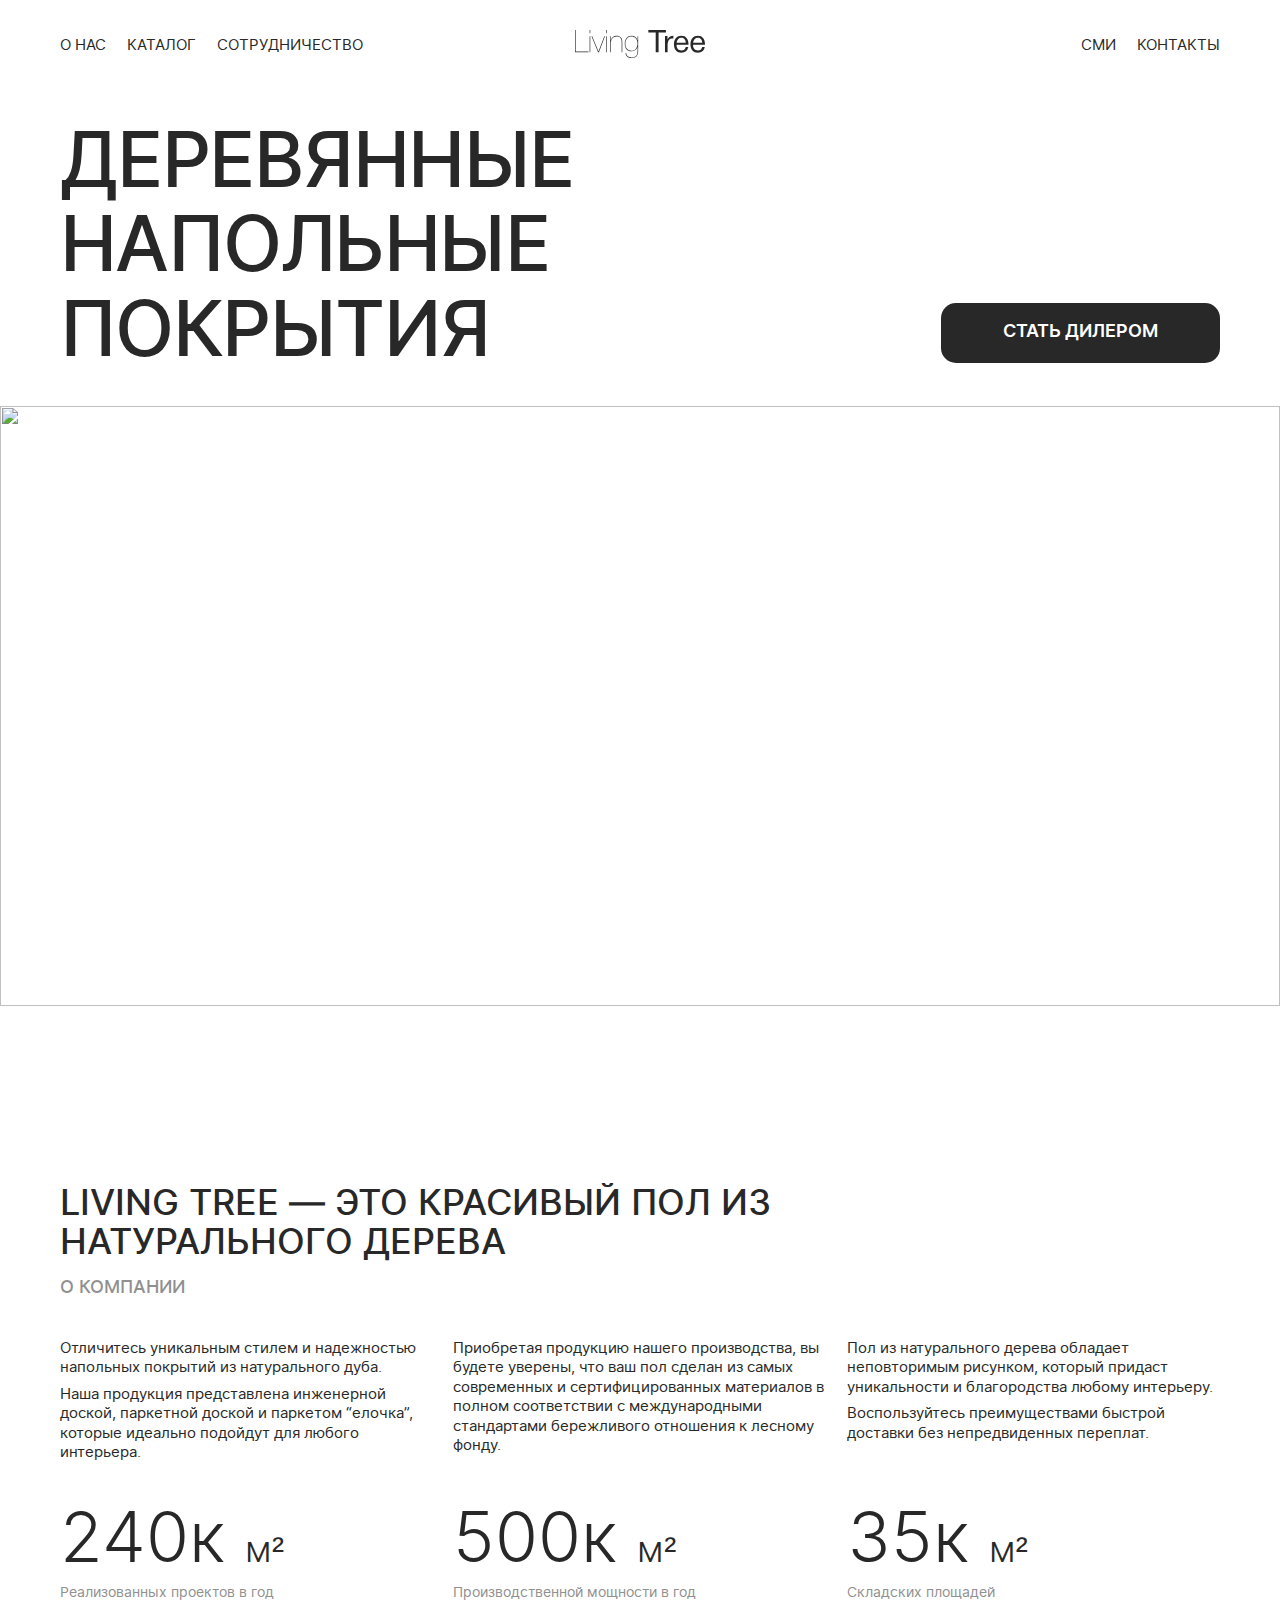
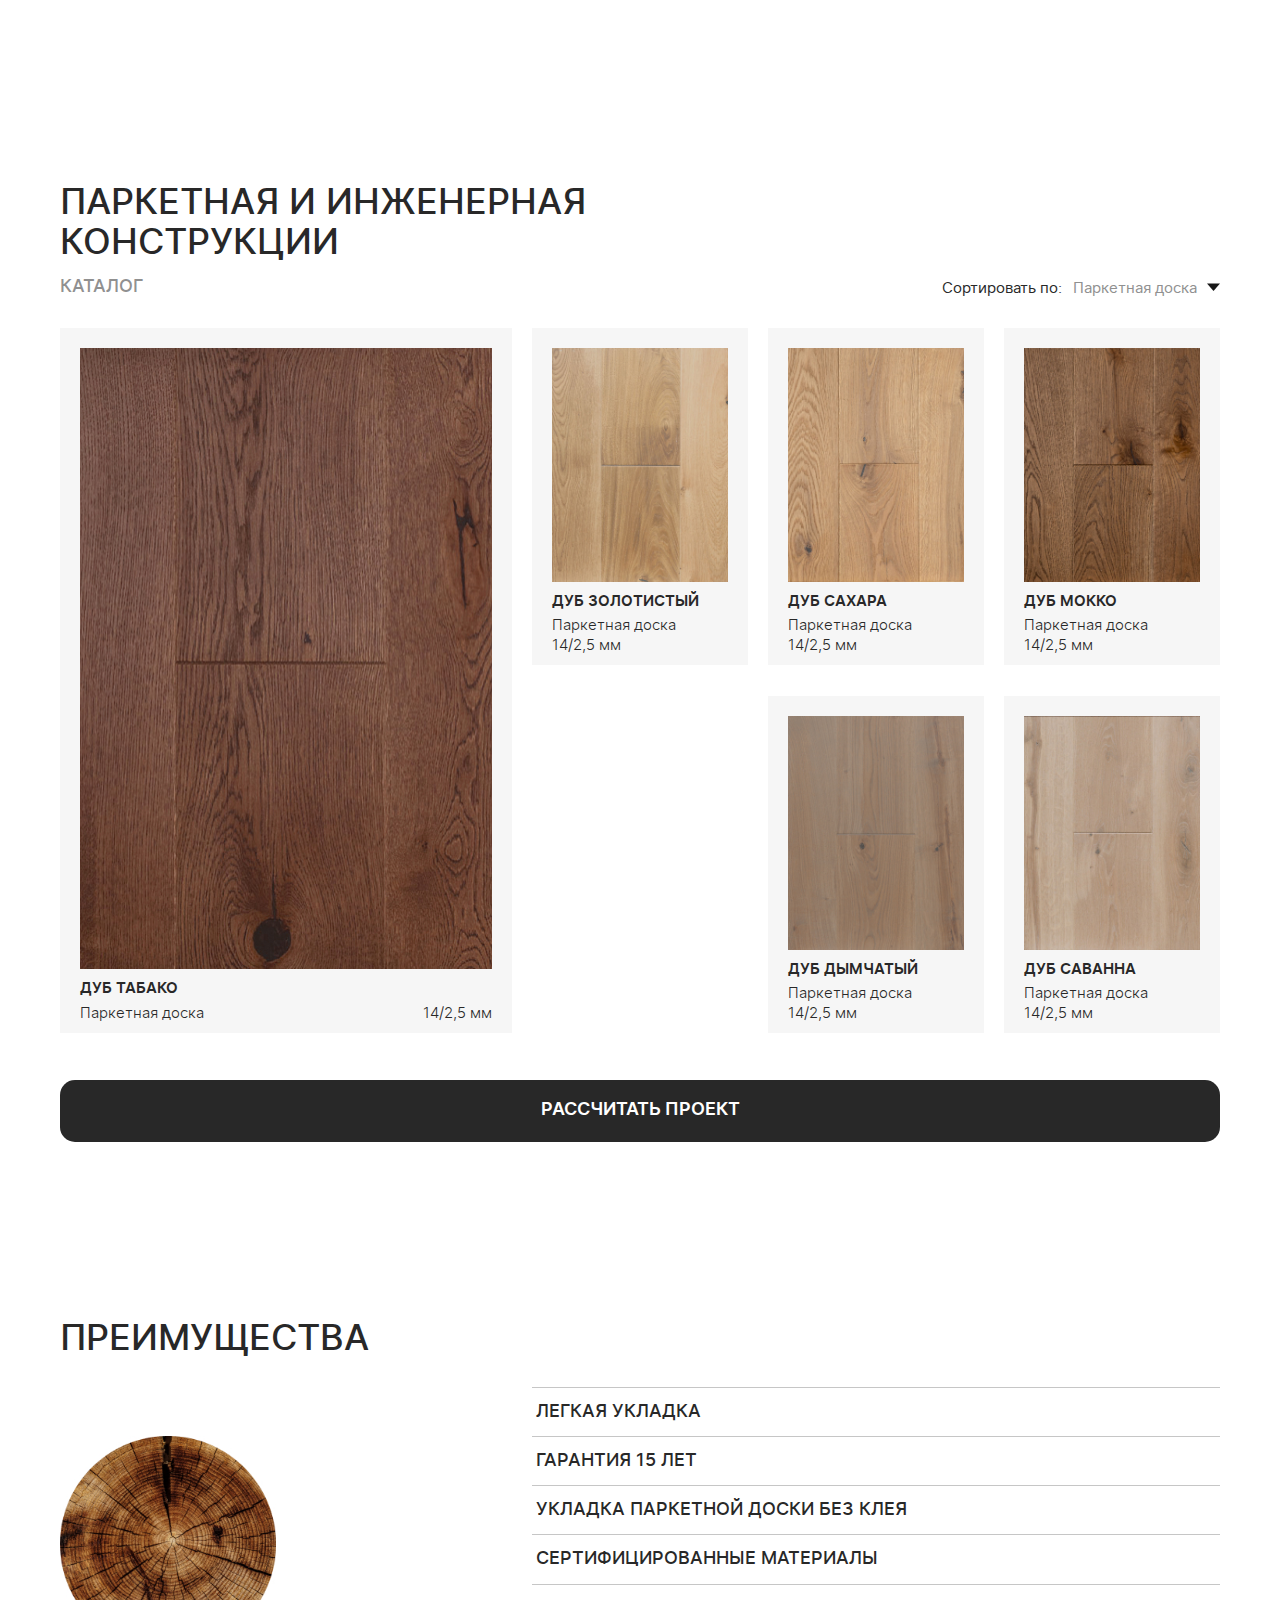
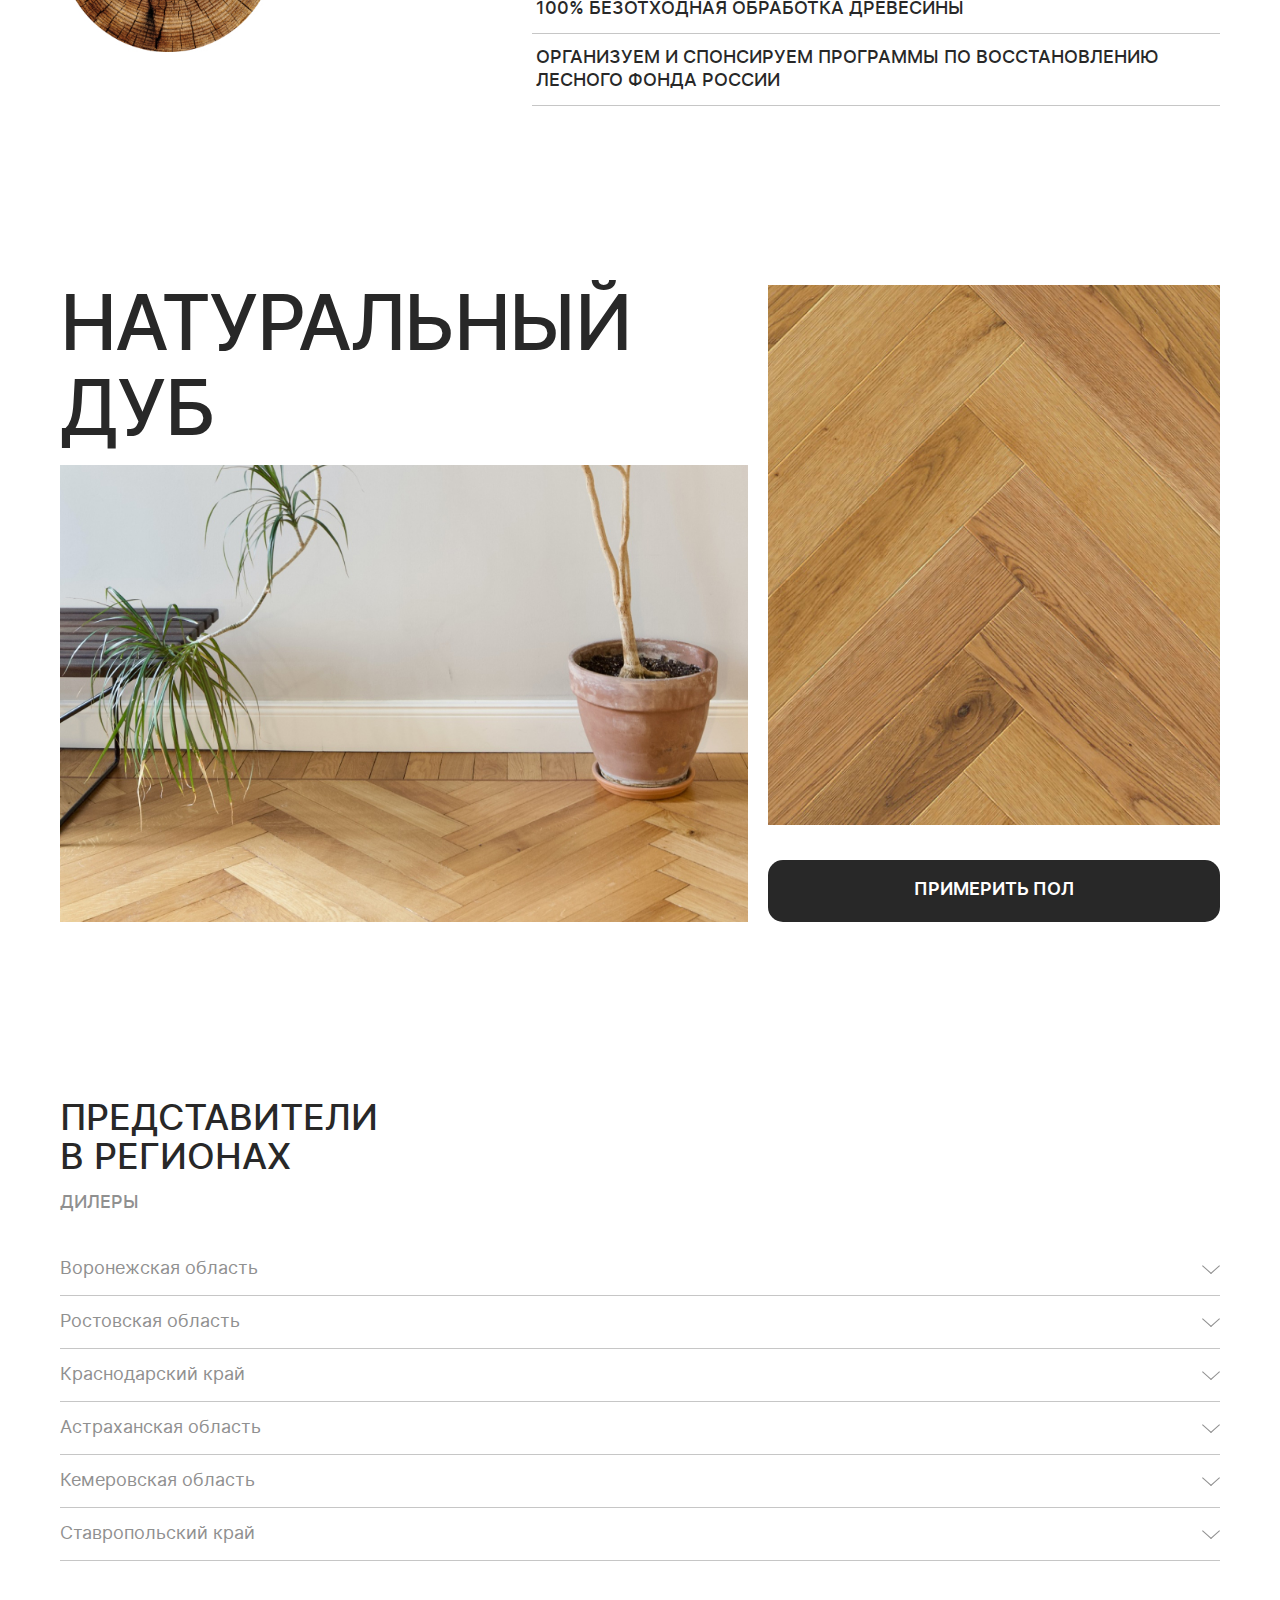
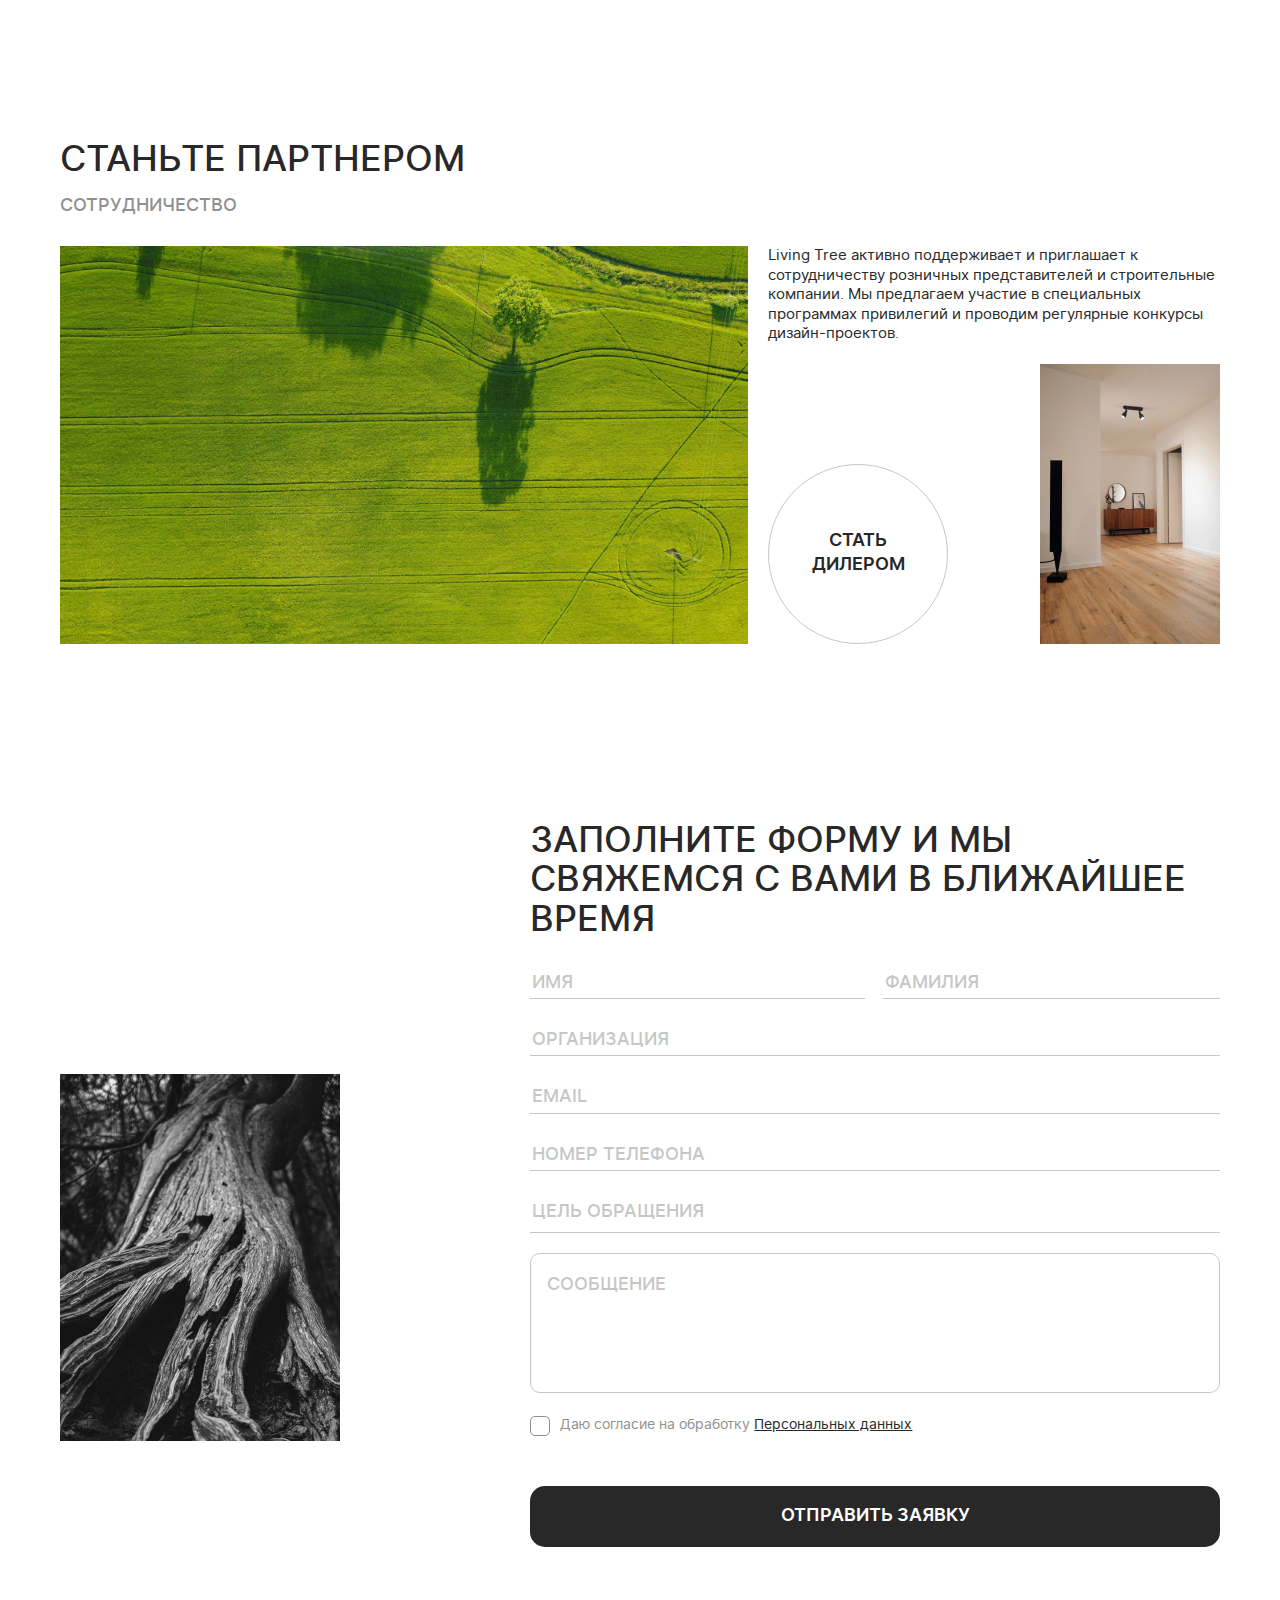
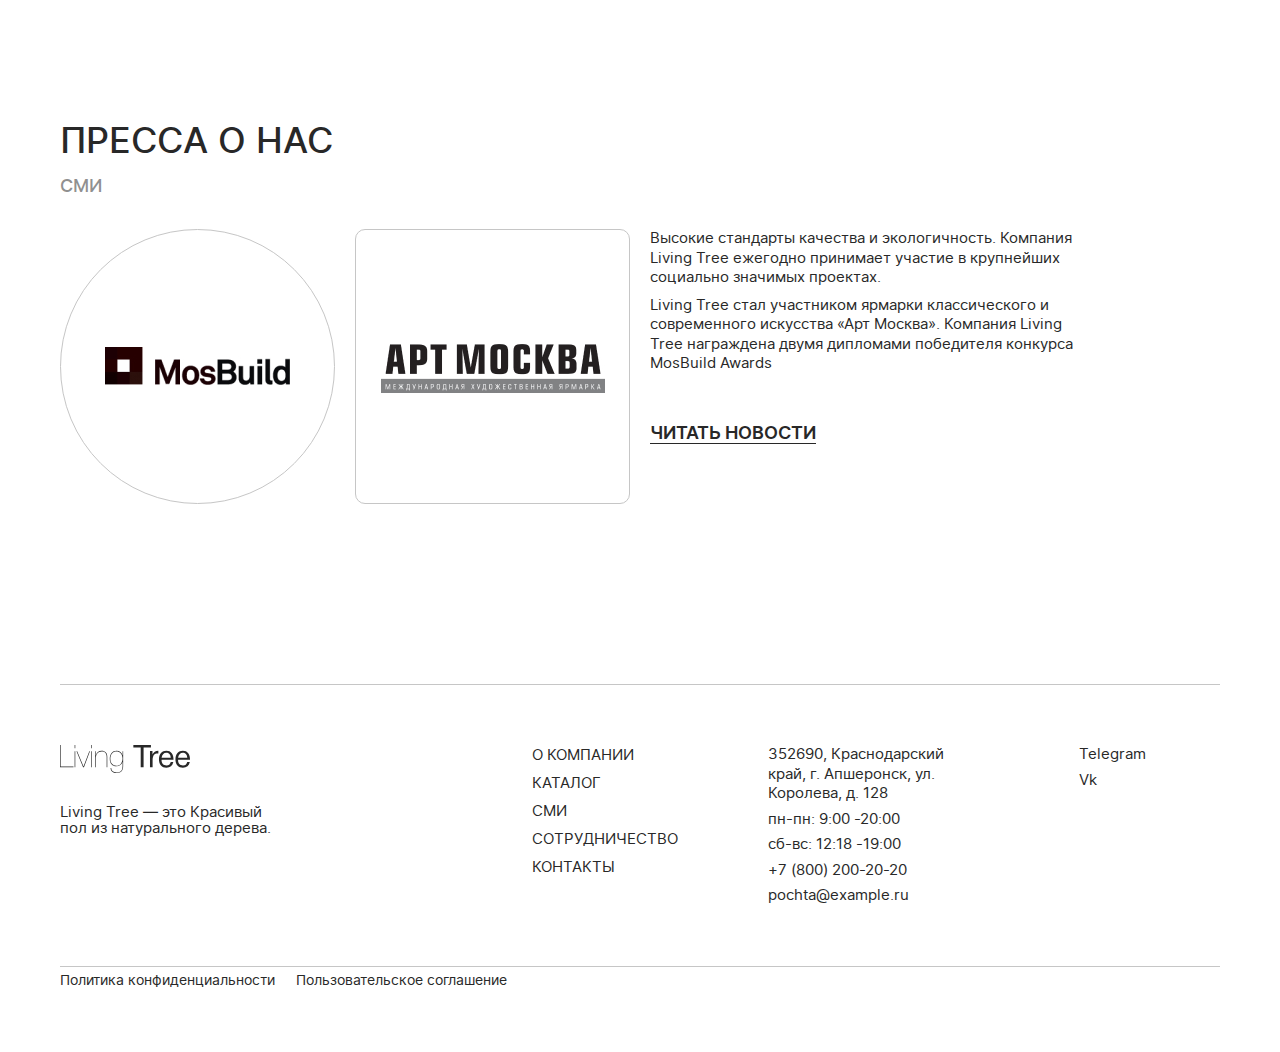
==== index.html @ 4e19b733 "first commit" ====
<!DOCTYPE html><html lang="ru"><head><meta charset="UTF-8"><meta name="viewport" content="width=device-width,initial-scale=1"><link rel="apple-touch-icon" sizes="180x180" href="/apple-touch-icon.png"><link rel="icon" type="image/png" sizes="32x32" href="/favicon-32x32.png"><link rel="icon" type="image/png" sizes="16x16" href="/favicon-16x16.png"><link rel="manifest" href="/site.webmanifest"><link rel="mask-icon" href="/safari-pinned-tab.svg" color="#5bbad5"><meta name="msapplication-TileColor" content="#da532c"><meta name="theme-color" content="#ffffff"><meta http-equiv="X-UA-Compatible" content="ie=edge"><title>Sit Down Please</title><link rel="preload" href="fonts/./fonts/inter-regular.woff2" as="font" type="font/woff2" crossorigin><link rel="preload" href="fonts/./fonts/inter-medium.woff2" as="font" type="font/woff2" crossorigin><link rel="preload" href="fonts/./fonts/inter-semibold.woff2" as="font" type="font/woff2" crossorigin><link rel="preload" href="fonts/./fonts/inter-ight.woff2" as="font" type="font/woff2" crossorigin><link rel="stylesheet" href="./css/vendor.css"><link rel="stylesheet" href="./choices/choices.min.css"><link rel="stylesheet" href="./swiper/swiper-bundle.min.css"><!--  <link rel="stylesheet" href="./uislider/nouislider.min.css">--><link rel="stylesheet" href="./css/main.css"><script defer="defer" src="./choices/choices.min.js"></script><script defer="defer" src="./swiper/swiper-bundle.min.js"></script><!--  <script defer src="./uislider/nouislider.min.js"></script>--><script defer="defer" src="./lazyload/lazyload.min.js"></script><script defer="defer" src="./js/main.js"></script></head><body id="index"><div class="site-container"><header class="header"><div class="container"><div class="header__content"><div class="header__mobile"><a tabindex="0" class="logo mobile-logo header__mobile-logo"><svg xmlns="http://www.w3.org/2000/svg" width="91" height="20" viewBox="0 0 91 20" fill="none"><path d="M9.44373 15.3988V15.8178H0V0H0.448349V15.3988H9.44373Z" fill="#282828"/><path d="M10.6964 0.00717735V2.27106H10.248V0.00717735H10.6964ZM10.6964 4.44673V15.8176H10.248V4.44673H10.6964Z" fill="#282828"/><path d="M20.9722 4.44677L16.7592 15.8176H16.1756L11.5498 4.44677H12.0195L16.4531 15.3766L20.5167 4.44677H20.9722Z" fill="#282828"/><path d="M22.2462 0.00717735V2.27106H21.7979V0.00717735H22.2462ZM22.2462 4.44673V15.8176H21.7979V4.44673H22.2462Z" fill="#282828"/><path d="M25.0224 4.44687V7.31348C25.2928 6.38 25.7981 5.62292 26.5383 5.0496C27.2784 4.46892 28.1324 4.18226 29.1073 4.18226C30.3954 4.18226 31.3847 4.55712 32.075 5.30685C32.7653 6.05658 33.1069 7.05622 33.1069 8.32046V15.8324H32.6585V8.48217C32.6585 7.32818 32.3739 6.39469 31.8117 5.68172C31.2423 4.96874 30.3599 4.61593 29.1572 4.61593C27.7694 4.61593 26.7304 5.10105 26.0614 6.07128C25.3854 7.04152 25.0509 8.19551 25.0509 9.5259V15.8324H24.6025V4.46157H25.0224V4.44687Z" fill="#282828"/><path d="M44.2078 4.44683V15.068C44.2078 16.7291 43.8306 17.964 43.0763 18.7799C42.3219 19.5957 41.1548 20 39.582 20C38.2939 20 37.2905 19.6986 36.5717 19.0886C35.8529 18.4785 35.4686 17.5965 35.4117 16.4425H35.8387C35.981 18.5299 37.2335 19.5737 39.6034 19.5737C41.169 19.5737 42.2579 19.1841 42.8699 18.3976C43.489 17.6112 43.795 16.4057 43.795 14.774V11.9515C43.4819 12.9584 42.9482 13.7523 42.1938 14.3256C41.4395 14.9063 40.5143 15.1929 39.4112 15.1929C38.0021 15.1929 36.8919 14.7078 36.0664 13.7376C35.2409 12.7673 34.8281 11.4516 34.8281 9.79783C34.8281 8.09257 35.2551 6.72541 36.1162 5.69638C36.9773 4.66734 38.1231 4.15283 39.5607 4.15283C40.6068 4.15283 41.5035 4.46154 42.2507 5.08632C42.998 5.71109 43.5104 6.51961 43.8022 7.50455V4.43949H44.2078V4.44683ZM42.5995 5.98304C41.8166 5.04955 40.7918 4.58649 39.5109 4.58649C38.2299 4.58649 37.2051 5.05691 36.4222 5.99774C35.6394 6.93858 35.248 8.18812 35.248 9.73902C35.248 11.2826 35.6252 12.5101 36.3795 13.4289C37.1339 14.3476 38.1445 14.8034 39.4254 14.8034C40.7847 14.8034 41.8522 14.3109 42.6208 13.3407C43.3894 12.3631 43.7737 11.1429 43.7737 9.67287C43.7737 8.14402 43.3823 6.91652 42.5995 5.98304Z" fill="#282828"/><path d="M63.651 0.00717735V1.83004H58.5128V15.825H56.4917V1.83004H51.3535V0.00717735H63.651Z" fill="#282828"/><path d="M68.8533 4.09397V6.04914C68.7252 6.03444 68.5687 6.02709 68.3765 6.02709C67.7859 6.02709 67.2806 6.12264 66.8464 6.3064C66.4123 6.49015 66.0779 6.73272 65.8217 7.02673C65.5655 7.32074 65.3662 7.6956 65.2096 8.13662C65.0531 8.57763 64.9463 9.026 64.8965 9.46701C64.8467 9.90803 64.8182 10.4152 64.8182 10.9812V15.825H62.9893V4.35858H64.7328V6.82092C65.4801 5.00541 66.8464 4.09397 68.8533 4.09397Z" fill="#282828"/><path d="M79.3285 12.2014C78.7663 14.8696 77.1579 16.2 74.4892 16.2C72.8524 16.2 71.5785 15.6781 70.6533 14.6197C69.7282 13.5612 69.2656 12.1059 69.2656 10.2463C69.2656 8.39398 69.7424 6.89453 70.696 5.74789C71.6497 4.60125 72.8951 4.02793 74.4252 4.02793C76.1331 4.02793 77.3999 4.6233 78.2183 5.81404C79.0438 7.00478 79.4566 8.51159 79.4566 10.3345V10.5991H71.1088L71.0875 10.7314C71.0875 11.9442 71.3935 12.8997 72.0126 13.598C72.6318 14.2962 73.4786 14.6417 74.5533 14.6417C75.3574 14.6417 75.9908 14.4506 76.4534 14.061C76.916 13.6788 77.2789 13.0541 77.5422 12.1941H79.3285V12.2014ZM77.5636 9.07021C77.4782 7.97502 77.1579 7.12239 76.5957 6.50497C76.0335 5.88754 75.3005 5.58618 74.3825 5.58618C73.4929 5.58618 72.7527 5.8949 72.1692 6.51967C71.5785 7.14444 71.2298 7.98972 71.1159 9.07756H77.5636V9.07021Z" fill="#282828"/><path d="M90.8786 12.2014C90.3164 14.8696 88.708 16.2 86.0393 16.2C84.4025 16.2 83.1215 15.6781 82.1963 14.6197C81.2712 13.5686 80.8086 12.1059 80.8086 10.2463C80.8086 8.39398 81.2854 6.89453 82.239 5.74789C83.1926 4.60125 84.4381 4.02793 85.9681 4.02793C87.6761 4.02793 88.9429 4.6233 89.7613 5.81404C90.5868 7.00478 90.9995 8.51159 90.9995 10.3345V10.5991H82.6518L82.6304 10.7314C82.6304 11.9442 82.9364 12.8997 83.5556 13.598C84.1747 14.2962 85.0145 14.6417 86.0962 14.6417C86.9004 14.6417 87.5338 14.4506 87.9963 14.061C88.4589 13.6788 88.8219 13.0541 89.0852 12.1941H90.8786V12.2014ZM89.1137 9.07021C89.0283 7.97502 88.708 7.12239 88.1458 6.50497C87.5836 5.88754 86.8506 5.58618 85.9325 5.58618C85.043 5.58618 84.3028 5.8949 83.7193 6.51967C83.1357 7.14444 82.7799 7.98972 82.666 9.07756H89.1137V9.07021Z" fill="#282828"/></svg> </a><button class="burger--open btn-reset header__burger-open"><svg xmlns="http://www.w3.org/2000/svg" width="20" height="16" viewBox="0 0 20 16" fill="none"><rect y="14" width="20" height="2" fill="#282828"/><rect y="7" width="20" height="2" fill="#282828"/><rect width="20" height="2" fill="#282828"/></svg></button></div><div class="header__menu"><nav class="header__nav"><div class="header__list"><div class="header__list-left"><a tabindex="0" class="header__link link-title-1">О нас</a> <a tabindex="0" class="header__link link-title-1">Каталог</a> <a tabindex="0" class="header__link link-title-1">сотрудничество</a></div><div class="header__list-center"><a tabindex="0" class="desktop-logo logo"><svg xmlns="http://www.w3.org/2000/svg" width="130" height="28" viewBox="0 0 130 28" fill="none"><path d="M13.491 21.5583V22.1449H0V0H0.640499V21.5583H13.491Z" fill="#282828"/><path d="M15.2803 0.00992775V3.17936H14.6398V0.00992775H15.2803ZM15.2803 6.22531V22.1445H14.6398V6.22531H15.2803Z" fill="#282828"/><path d="M29.9609 6.22548L23.9423 22.1447H23.1086L16.5004 6.22548H17.1713L23.5051 21.5273L29.3102 6.22548H29.9609Z" fill="#282828"/><path d="M31.7806 0.00992775V3.17936H31.1401V0.00992775H31.7806ZM31.7806 6.22531V22.1445H31.1401V6.22531H31.7806Z" fill="#282828"/><path d="M35.7457 6.22562V10.2389C36.132 8.93199 36.8539 7.87208 37.9112 7.06943C38.9685 6.25649 40.1885 5.85516 41.5813 5.85516C43.4215 5.85516 44.8346 6.37997 45.8208 7.42959C46.8069 8.47921 47.2949 9.8787 47.2949 11.6486V22.1654H46.6544V11.875C46.6544 10.2594 46.2478 8.95257 45.4446 7.95441C44.6313 6.95624 43.3706 6.46231 41.6525 6.46231C39.67 6.46231 38.1857 7.14147 37.23 8.49979C36.2642 9.85812 35.7864 11.4737 35.7864 13.3363V22.1654H35.1459V6.2462H35.7457V6.22562Z" fill="#282828"/><path d="M63.1547 6.22557V21.0952C63.1547 23.4208 62.6158 25.1496 61.5382 26.2918C60.4605 27.434 58.7932 28 56.5464 28C54.7062 28 53.2728 27.5781 52.2459 26.724C51.2191 25.8699 50.6701 24.6351 50.5888 23.0195H51.1988C51.4021 25.9419 53.1914 27.4032 56.5769 27.4032C58.8135 27.4032 60.369 26.8578 61.2434 25.7567C62.1279 24.6556 62.565 22.968 62.565 20.6835V16.732C62.1177 18.1418 61.3552 19.2532 60.2775 20.0558C59.1999 20.8688 57.8782 21.2701 56.3024 21.2701C54.2894 21.2701 52.7034 20.5909 51.5241 19.2326C50.3448 17.8743 49.7551 16.0323 49.7551 13.717C49.7551 11.3296 50.3651 9.41558 51.5953 7.97493C52.8254 6.53428 54.4622 5.81396 56.5159 5.81396C58.0104 5.81396 59.2914 6.24616 60.3589 7.12084C61.4263 7.99552 62.1584 9.12746 62.5752 10.5064V6.21528H63.1547V6.22557ZM60.857 8.37625C59.7387 7.06937 58.2747 6.42109 56.4447 6.42109C54.6148 6.42109 53.1508 7.07967 52.0324 8.39684C50.9141 9.714 50.355 11.4634 50.355 13.6346C50.355 15.7956 50.8938 17.5141 51.9714 18.8004C53.0491 20.0867 54.4927 20.7247 56.3227 20.7247C58.2645 20.7247 59.7895 20.0353 60.8875 18.6769C61.9855 17.3083 62.5345 15.6001 62.5345 13.542C62.5345 11.4016 61.9754 9.68313 60.857 8.37625Z" fill="#282828"/><path d="M90.9298 0.00992775V2.56194H83.5895V22.1548H80.7022V2.56194H73.3619V0.00992775H90.9298Z" fill="#282828"/><path d="M98.3616 5.73156V8.4688C98.1786 8.44822 97.955 8.43793 97.6805 8.43793C96.8367 8.43793 96.1148 8.57169 95.4946 8.82895C94.8745 9.08621 94.3967 9.42581 94.0307 9.83742C93.6647 10.249 93.38 10.7738 93.1563 11.3913C92.9327 12.0087 92.7802 12.6364 92.709 13.2538C92.6378 13.8712 92.5972 14.5813 92.5972 15.3736V22.155H89.9844V6.10201H92.4752V9.54929C93.5427 7.00757 95.4947 5.73156 98.3616 5.73156Z" fill="#282828"/><path d="M113.327 17.082C112.524 20.8174 110.226 22.68 106.414 22.68C104.075 22.68 102.255 21.9493 100.934 20.4675C99.6121 18.9857 98.9513 16.9482 98.9513 14.3448C98.9513 11.7516 99.6324 9.65234 100.995 8.04705C102.357 6.44175 104.136 5.6391 106.322 5.6391C108.762 5.6391 110.572 6.47262 111.741 8.13966C112.92 9.8067 113.51 11.9162 113.51 14.4682V14.8387H101.584L101.554 15.0239C101.554 16.7218 101.991 18.0596 102.876 19.0372C103.76 20.0147 104.97 20.4984 106.505 20.4984C107.654 20.4984 108.559 20.2308 109.22 19.6855C109.88 19.1504 110.399 18.2757 110.775 17.0717H113.327V17.082ZM110.806 12.6983C110.684 11.165 110.226 9.97134 109.423 9.10695C108.62 8.24256 107.573 7.82066 106.261 7.82066C104.99 7.82066 103.933 8.25286 103.099 9.12754C102.255 10.0022 101.757 11.1856 101.595 12.7086H110.806V12.6983Z" fill="#282828"/><path d="M129.827 17.082C129.024 20.8174 126.726 22.68 122.914 22.68C120.576 22.68 118.746 21.9493 117.424 20.4675C116.102 18.996 115.442 16.9482 115.442 14.3448C115.442 11.7516 116.123 9.65234 117.485 8.04705C118.847 6.44175 120.626 5.6391 122.812 5.6391C125.252 5.6391 127.062 6.47262 128.231 8.13966C129.41 9.8067 130 11.9162 130 14.4682V14.8387H118.075L118.044 15.0239C118.044 16.7218 118.481 18.0596 119.366 19.0372C120.25 20.0147 121.45 20.4984 122.995 20.4984C124.144 20.4984 125.049 20.2308 125.71 19.6855C126.371 19.1504 126.889 18.2757 127.265 17.0717H129.827V17.082ZM127.306 12.6983C127.184 11.165 126.726 9.97134 125.923 9.10695C125.12 8.24256 124.073 7.82066 122.761 7.82066C121.491 7.82066 120.433 8.25286 119.6 9.12754C118.766 10.0022 118.258 11.1856 118.095 12.7086H127.306V12.6983Z" fill="#282828"/></svg></a></div><div class="header__list-right"><a tabindex="0" class="header__link link-title-1">сми</a> <a tabindex="0" class="header__link link-title-1">Контакты</a></div></div></nav><button class="header__burger-close burger--close btn-reset"><svg xmlns="http://www.w3.org/2000/svg" width="34" height="34" viewBox="0 0 34 34" fill="none"><line x1="8.3448" y1="8.62571" x2="25.3154" y2="25.5963" stroke="#909090" stroke-width="2"/><line x1="25.3136" y1="8.34304" x2="8.34299" y2="25.3136" stroke="#909090" stroke-width="2"/></svg></button></div></div></div></header><main class="main"><div class="hero"><div class="hero__content"><div class="hero__top"><div class="container"><div class="hero__top-box"><h1 class="h1 hero__title">деревянные напольные покрытия</h1><button class="btn-reset btn-title btn-black hero__btn">стать дилером</button></div></div></div><div class="hero__bottom"><img src="./img/hero.jpg"></div></div></div><div class="about"><div class="container"><div class="about__box"><div class="about__title-box"><h2 class="about__title h2">Living Tree — это Красивый пол из натурального дерева</h2><h3 class="about__title-second h3">О компании</h3></div><div class="about__descr about__descr-one"><p class="text1 about__descr-text">Отличитесь уникальным стилем и надежностью напольных покрытий из натурального дуба.</p><p class="text1 about__descr-text">Наша продукция представлена инженерной доской, паркетной доской и паркетом “елочка”, которые идеально подойдут для любого интерьера.</p></div><div class="about__descr about__descr-two"><p class="text1 about__descr-text">Приобретая продукцию нашего производства, вы будете уверены, что ваш пол сделан из самых современных и сертифицированных материалов в полном соответствии с международными стандартами бережливого отношения к лесному фонду.</p></div><div class="about__descr about__descr-three"><p class="text1 about__descr-text">Пол из натурального дерева обладает неповторимым рисунком, который придаст уникальности и благородства любому интерьеру.</p><p class="text1 about__descr-text">Воспользуйтесь преимуществами быстрой доставки без непредвиденных переплат.</p></div><div class="about__descr-meter about__descr-meter-one"><div class="num1 about__descr-meter-num">240к <span class="num2">м²</span></div><div class="descr about__descr-meter-bottom">Реализованных проектов в год</div></div><div class="about__descr-meter about__descr-meter-two"><div class="num1 about__descr-meter-num">500к <span class="num2">м²</span></div><div class="descr about__descr-meter-bottom">Производственной мощности в год</div></div><div class="about__descr-meter about__descr-meter-three"><div class="num1 about__descr-meter-num">35к <span class="num2">м²</span></div><div class="descr about__descr-meter-bottom">Складских площадей</div></div></div></div></div><div class="catalog"><div class="catalog__box"><div class="container"><h2 class="h2 catalog__title">паркетная и инженерная конструкции</h2><div class="catalog__second"><h3 class="h3 catalog__second-title">Каталог</h3><div class="catalog__sort"><span class="text1 catalog__sort-label">Сортировать по:</span><div name="sort" class="catalog__sort-select"><button class="btn-reset catalog__sort-select-head text1"><span class="text1 catalog__sort-select-head-text">Паркетная доска </span><span class="catalog__sort-select-head-svg"><svg xmlns="http://www.w3.org/2000/svg" width="13" height="8" viewBox="0 0 13 8" fill="none"><path d="M6.5 8L0.00480938 0.5L12.9952 0.5L6.5 8Z" fill="#181818"/></svg></span></button><ul class="list-reset catalog__sort-select-body"><li data-sort="1" class="catalog__sort-select-body-item text1">Инженерная доска</li><li data-sort="2" class="catalog__sort-select-body-item text1 is-active">Паркетная доска</li><li data-sort="3" class="catalog__sort-select-body-item text1">Английская елочка</li><li data-sort="4" class="catalog__sort-select-body-item text1">Французская елочка</li></ul></div></div></div></div><div class="catalog__swipers"><div data-path="1" class="catalog__swiper"><div class="catalog__main"><div class="catalog__card"><div class="catalog__img"><img class="catalog__img-pic" src="./img/Дуб табако.jpg"></div><div class="catalog__info"><h3 class="h4 catalog__info-name">Дуб Табако</h3><div class="catalog__info-inf"><span class="text-card catalog__info-type">Инженерная доска</span> <span class="text-card catalog__info-dimensions">12/2,5 мм</span></div></div></div><div class="catalog__card"><div class="catalog__img"><img class="catalog__img-pic" src="./img/Дуб золотистый.jpg"></div><div class="catalog__info"><h3 class="h4 catalog__info-name">Дуб Золотистый</h3><div class="catalog__info-inf"><span class="text-card catalog__info-type">Инженерная доска</span> <span class="text-card catalog__info-dimensions">12/2,5 мм</span></div></div></div><div class="catalog__card"><div class="catalog__img"><img class="catalog__img-pic" src="./img/Дуб сахара.jpg"></div><div class="catalog__info"><h3 class="h4 catalog__info-name">Дуб Сахара</h3><div class="catalog__info-inf"><span class="text-card catalog__info-type">Инженерная доска</span> <span class="text-card catalog__info-dimensions">12/2,5 мм</span></div></div></div><div class="catalog__card"><div class="catalog__img"><img class="catalog__img-pic" src="./img/Дуб мокко.jpg"></div><div class="catalog__info"><h3 class="h4 catalog__info-name">Дуб Мокко</h3><div class="catalog__info-inf"><span class="text-card catalog__info-type">Инженерная доска</span> <span class="text-card catalog__info-dimensions">12/2,5 мм</span></div></div></div><div class="catalog__card"><div class="catalog__img"><img class="catalog__img-pic" src="./img/Дуб дымчатый.jpg"></div><div class="catalog__info"><h3 class="h4 catalog__info-name">Дуб Дымчатый</h3><div class="catalog__info-inf"><span class="text-card catalog__info-type">Инженерная доска</span> <span class="text-card catalog__info-dimensions">12/2,5 мм</span></div></div></div><div class="catalog__card"><div class="catalog__img"><img class="catalog__img-pic" src="./img/Дуб саванна.jpg"></div><div class="catalog__info"><h3 class="h4 catalog__info-name">Дуб Саванна</h3><div class="catalog__info-inf"><span class="text-card catalog__info-type">Инженерная доска</span> <span class="text-card catalog__info-dimensions">12/2,5 мм</span></div></div></div></div></div><div data-path="2" class="catalog__swiper"><div class="catalog__main"><div class="catalog__card"><div class="catalog__img"><img class="catalog__img-pic" src="./img/Дуб табако.jpg"></div><div class="catalog__info"><h3 class="h4 catalog__info-name">Дуб Табако</h3><div class="catalog__info-inf"><span class="text-card catalog__info-type">Паркетная доска</span> <span class="text-card catalog__info-dimensions">14/2,5 мм</span></div></div></div><div class="catalog__card"><div class="catalog__img"><img class="catalog__img-pic" src="./img/Дуб золотистый.jpg"></div><div class="catalog__info"><h3 class="h4 catalog__info-name">Дуб Золотистый</h3><div class="catalog__info-inf"><span class="text-card catalog__info-type">Паркетная доска</span> <span class="text-card catalog__info-dimensions">14/2,5 мм</span></div></div></div><div class="catalog__card"><div class="catalog__img"><img class="catalog__img-pic" src="./img/Дуб сахара.jpg"></div><div class="catalog__info"><h3 class="h4 catalog__info-name">Дуб Сахара</h3><div class="catalog__info-inf"><span class="text-card catalog__info-type">Паркетная доска</span> <span class="text-card catalog__info-dimensions">14/2,5 мм</span></div></div></div><div class="catalog__card"><div class="catalog__img"><img class="catalog__img-pic" src="./img/Дуб мокко.jpg"></div><div class="catalog__info"><h3 class="h4 catalog__info-name">Дуб Мокко</h3><div class="catalog__info-inf"><span class="text-card catalog__info-type">Паркетная доска</span> <span class="text-card catalog__info-dimensions">14/2,5 мм</span></div></div></div><div class="catalog__card"><div class="catalog__img"><img class="catalog__img-pic" src="./img/Дуб дымчатый.jpg"></div><div class="catalog__info"><h3 class="h4 catalog__info-name">Дуб Дымчатый</h3><div class="catalog__info-inf"><span class="text-card catalog__info-type">Паркетная доска</span> <span class="text-card catalog__info-dimensions">14/2,5 мм</span></div></div></div><div class="catalog__card"><div class="catalog__img"><img class="catalog__img-pic" src="./img/Дуб саванна.jpg"></div><div class="catalog__info"><h3 class="h4 catalog__info-name">Дуб Саванна</h3><div class="catalog__info-inf"><span class="text-card catalog__info-type">Паркетная доска</span> <span class="text-card catalog__info-dimensions">14/2,5 мм</span></div></div></div></div></div><div data-path="3" class="catalog__swiper"><div class="catalog__main"><div class="catalog__card"><div class="catalog__img"><img class="catalog__img-pic" src="./img/English-Дуб-табако.png"></div><div class="catalog__info"><h3 class="h4 catalog__info-name">Дуб Табако</h3><div class="catalog__info-inf"><span class="text-card catalog__info-type">Английская елочка</span> <span class="text-card catalog__info-dimensions">12/2,5 мм</span></div></div></div><div class="catalog__card"><div class="catalog__img"><img class="catalog__img-pic" src="./img/English-Дуб-золотистый.jpg"></div><div class="catalog__info"><h3 class="h4 catalog__info-name">Дуб Золотистый</h3><div class="catalog__info-inf"><span class="text-card catalog__info-type">Английская елочка</span> <span class="text-card catalog__info-dimensions">12/2,5 мм</span></div></div></div><div class="catalog__card"><div class="catalog__img"><img class="catalog__img-pic" src="./img/English-Дуб-сахара.jpg"></div><div class="catalog__info"><h3 class="h4 catalog__info-name">Дуб Сахара</h3><div class="catalog__info-inf"><span class="text-card catalog__info-type">Английская елочка</span> <span class="text-card catalog__info-dimensions">12/2,5 мм</span></div></div></div><div class="catalog__card"><div class="catalog__img"><img class="catalog__img-pic" src="./img/English-Дуб-мокко.jpg"></div><div class="catalog__info"><h3 class="h4 catalog__info-name">Дуб Мокко</h3><div class="catalog__info-inf"><span class="text-card catalog__info-type">Английская елочка</span> <span class="text-card catalog__info-dimensions">12/2,5 мм</span></div></div></div><div class="catalog__card"><div class="catalog__img"><img class="catalog__img-pic" src="./img/English-Дуб-дымчатый.jpg"></div><div class="catalog__info"><h3 class="h4 catalog__info-name">Дуб Дымчатый</h3><div class="catalog__info-inf"><span class="text-card catalog__info-type">Английская елочка</span> <span class="text-card catalog__info-dimensions">12/2,5 мм</span></div></div></div><div class="catalog__card"><div class="catalog__img"><img class="catalog__img-pic" src="./img/English-Дуб-саванна.jpg"></div><div class="catalog__info"><h3 class="h4 catalog__info-name">Дуб Саванна</h3><div class="catalog__info-inf"><span class="text-card catalog__info-type">Английская елочка</span> <span class="text-card catalog__info-dimensions">12/2,5 мм</span></div></div></div></div></div><div data-path="4" class="catalog__swiper"><div class="catalog__main"><div class="catalog__card"><div class="catalog__img"><img class="catalog__img-pic" src="./img/France-Дуб-табако.jpg"></div><div class="catalog__info"><h3 class="h4 catalog__info-name">Дуб Табако</h3><div class="catalog__info-inf"><span class="text-card catalog__info-type">Французская елочка</span> <span class="text-card catalog__info-dimensions">12/2,5 мм</span></div></div></div><div class="catalog__card"><div class="catalog__img"><img class="catalog__img-pic" src="./img/France-Дуб-золотистый.jpg"></div><div class="catalog__info"><h3 class="h4 catalog__info-name">Дуб Золотистый</h3><div class="catalog__info-inf"><span class="text-card catalog__info-type">Французская елочка</span> <span class="text-card catalog__info-dimensions">12/2,5 мм</span></div></div></div><div class="catalog__card"><div class="catalog__img"><img class="catalog__img-pic" src="./img/France-Дуб-сахара.jpg"></div><div class="catalog__info"><h3 class="h4 catalog__info-name">Дуб Сахара</h3><div class="catalog__info-inf"><span class="text-card catalog__info-type">Французская елочка</span> <span class="text-card catalog__info-dimensions">12/2,5 мм</span></div></div></div><div class="catalog__card"><div class="catalog__img"><img class="catalog__img-pic" src="./img/France-Дуб-мокко.jpg"></div><div class="catalog__info"><h3 class="h4 catalog__info-name">Дуб Мокко</h3><div class="catalog__info-inf"><span class="text-card catalog__info-type">Французская елочка</span> <span class="text-card catalog__info-dimensions">12/2,5 мм</span></div></div></div><div class="catalog__card"><div class="catalog__img"><img class="catalog__img-pic" src="./img/France-Дуб-дымчатый.jpg"></div><div class="catalog__info"><h3 class="h4 catalog__info-name">Дуб Дымчатый</h3><div class="catalog__info-inf"><span class="text-card catalog__info-type">Французская елочка</span> <span class="text-card catalog__info-dimensions">12/2,5 мм</span></div></div></div><div class="catalog__card"><div class="catalog__img"><img class="catalog__img-pic" src="./img/France-Дуб-саванна.jpg"></div><div class="catalog__info"><h3 class="h4 catalog__info-name">Дуб Саванна</h3><div class="catalog__info-inf"><span class="text-card catalog__info-type">Французская елочка</span> <span class="text-card catalog__info-dimensions">12/2,5 мм</span></div></div></div></div></div></div><div class="catalog__footer"><div class="container"><button class="btn-reset btn-title btn-black catalog__btn">рассчитать проект</button></div></div></div></div><div class="advantage"><div class="container"><div class="advantage__content"><h2 class="h2 advantage__title">Преимущества</h2><div class="advantage__box"><div class="advantage__tree"><img class="advantage__tree-img" src="./img/Дерево срез.jpg"></div><div class="advantage__img"></div><div class="advantage__descr"><ul class="advantage__list list-reset"><li class="advantage__item text2">Легкая укладка</li><li class="advantage__item text2">Гарантия 15 лет</li><li class="advantage__item text2">Укладка паркетной доски без клея</li><li class="advantage__item text2">Сертифицированные материалы</li><li class="advantage__item text2">100% безотходная обработка древесины</li><li class="advantage__item text2">Организуем и спонсируем программы по восстановлению лесного фонда России</li></ul></div></div></div></div></div><div class="natural"><div class="container"><div class="natural__content"><h2 class="h1 natural__title">Натуральный дуб</h2><div class="natural__parquet-one"><img class="natural__parquet-img" src="./img/Паркет.jpg"></div><div class="natural__parquet-two"><img src="./img/Паркет1.jpg" class="natural__parquet-img"></div><button class="natural__btn btn-reset btn-black btn-title">примерить пол</button></div></div></div><div class="dealers"><div class="container"><div class="dealers__content"><h2 class="h2 dealers__title">представители в регионах</h2><h3 class="h3 dealers__title-second">дилеры</h3><div class="dealers__cities"><div class="dealers__item"><div class="dealers__head"><span class="dealers__head-text text3">Воронежская область</span> <span class="dealers__head-svg"><svg xmlns="http://www.w3.org/2000/svg" width="18" height="9" viewBox="0 0 18 9" fill="none"><line y1="-0.5" x2="12.0076" y2="-0.5" transform="matrix(0.745739 -0.666238 0.745739 0.666238 9.04541 9)" stroke="#909090"/><line y1="-0.5" x2="12.0076" y2="-0.5" transform="matrix(0.745739 0.666238 -0.745739 0.666238 0 1)" stroke="#909090"/></svg></span></div><div class="dealers__body"><div class="dealers__body-grid"><div class="dealers__body-empty-not"></div><ul class="list-reset dealers__body-list"><li class="dealers__body-item"><h4 class="text5 dealers__body-item-name">Паркет Дизайн</h4><div class="dealers__body-item-descr text6">г. Сочи ул. Яна Фабрициуса 2/9</div><a href="tel:+79882330089" class="text6 dealers__body-item-descr">+7 (988) 233-00-89</a> <a href="office@parketds.ru" class="link-text dealers__body-item-descr">office@parketds.ru</a> <a href="parketds.ru" class="link-text dealers__body-item-descr">parketds.ru</a></li><li class="dealers__body-item"><h4 class="text5 dealers__body-item-name">Евроотделка</h4><div class="dealers__body-item-descr text6">г. Новороссийск ул. Золотая Рыбка, 1Б/1</div><a href="tel:+79883156565" class="text6 dealers__body-item-descr">+7 (988) 315-65-65</a> <a href="evrootdel.ka@mail.ru" class="link-text dealers__body-item-descr">evrootdel.ka@mail.ru</a> <a href="evrootdel-ka.ru" class="link-text dealers__body-item-descr">evrootdel-ka.ru</a></li><li class="dealers__body-item"><h4 class="text5 dealers__body-item-name">POL-Shop</h4><div class="dealers__body-item-descr text6">г. Сочи ул. Ясногорская улица, 16/7</div><a href="tel:+79250393299" class="text6 dealers__body-item-descr">+7 (925) 039-32-99</a></li><li class="dealers__body-item"><h4 class="text5 dealers__body-item-name">EstroDecor</h4><div class="dealers__body-item-descr text6">г. Сочи ул. Яна Фабрициуса 66</div><a href="tel:+79186767638" class="text6 dealers__body-item-descr">+7 (918) 676-76-38</a> <a href="estrodecor23@yandex.ru" class="link-text dealers__body-item-descr">estrodecor23@yandex.ru</a> <a href="estrodecor.ru" class="link-text dealers__body-item-descr">estrodecor.ru</a></li><li class="dealers__body-item"><h4 class="text5 dealers__body-item-name">Панга-Панга</h4><div class="dealers__body-item-descr text6">г. Краснодар ул. Тургенева, 75</div><a href="tel:+79992406737" class="text6 dealers__body-item-descr">+7 (999) 240-67-37</a> <a href="partnerkrasnodar@pangapanga.ru" class="link-text dealers__body-item-descr">partnerkrasnodar@pangapanga.ru</a> <a href="krd1.pangapanga.ru" class="link-text dealers__body-item-descr">krd1.pangapanga.ru</a></li><li class="dealers__body-item"><h4 class="text5 dealers__body-item-name">Select parket</h4><div class="dealers__body-item-descr text6">г. Краснодар ул. Рашпилевская улица, 205</div><a href="tel:+79184938073" class="text6 dealers__body-item-descr">+7 (918) 493-80-73</a> <a href="select.parket@mail.ru" class="link-text dealers__body-item-descr">select.parket@mail.ru</a></li><li class="dealers__body-item"><h4 class="text5 dealers__body-item-name">Legno</h4><div class="dealers__body-item-descr text6">г. Краснодар ул. Красных партизан, 134</div><a href="tel:+78612412400" class="text6 dealers__body-item-descr">+7 (861) 241-24-00</a> <a href="PARKET_KRASNODAR@MAIL.RU" class="link-text dealers__body-item-descr">PARKET_KRASNODAR@MAIL.RU</a> <a href="mylegno.ru" class="link-text dealers__body-item-descr">mylegno.ru</a></li><li class="dealers__body-item"><h4 class="text5 dealers__body-item-name">EstroDecor</h4><div class="dealers__body-item-descr text6">г. Краснодар ул Бабушкина, 110</div><a href="tel:+79994181816" class="text6 dealers__body-item-descr">+7 (999) 418-18-16</a> <a href="estrodecor23@yandex.ru" class="link-text dealers__body-item-descr">estrodecor23@yandex.ru</a> <a href="estrodecor.ru" class="link-text dealers__body-item-descr">estrodecor.ru</a></li><li class="dealers__body-item opacity"><h4 class="text5 dealers__body-item-name">ИП Ромасенко - скоро открытие</h4><div class="dealers__body-item-descr text6">г. Сочи ул. Голенева 26/5</div><a href="tel:+79184091353" class="text6 dealers__body-item-descr">+7 (918) 409-13-53</a></li></ul></div></div></div><div class="dealers__item"><div class="dealers__head"><span class="dealers__head-text text3">Ростовская область</span> <span class="dealers__head-svg"><svg xmlns="http://www.w3.org/2000/svg" width="18" height="9" viewBox="0 0 18 9" fill="none"><line y1="-0.5" x2="12.0076" y2="-0.5" transform="matrix(0.745739 -0.666238 0.745739 0.666238 9.04541 9)" stroke="#909090"/><line y1="-0.5" x2="12.0076" y2="-0.5" transform="matrix(0.745739 0.666238 -0.745739 0.666238 0 1)" stroke="#909090"/></svg></span></div><div class="dealers__body"><div class="dealers__body-grid"><div class="dealers__body-empty-not"></div><ul class="list-reset dealers__body-list"><li class="dealers__body-item"><h4 class="text5 dealers__body-item-name">Паркет Дизайн</h4><div class="dealers__body-item-descr text6">г. Сочи ул. Яна Фабрициуса 2/9</div><a href="tel:+79882330089" class="text6 dealers__body-item-descr">+7 (988) 233-00-89</a> <a href="office@parketds.ru" class="link-text dealers__body-item-descr">office@parketds.ru</a> <a href="parketds.ru" class="link-text dealers__body-item-descr">parketds.ru</a></li><li class="dealers__body-item"><h4 class="text5 dealers__body-item-name">Евроотделка</h4><div class="dealers__body-item-descr text6">г. Новороссийск ул. Золотая Рыбка, 1Б/1</div><a href="tel:+79883156565" class="text6 dealers__body-item-descr">+7 (988) 315-65-65</a> <a href="evrootdel.ka@mail.ru" class="link-text dealers__body-item-descr">evrootdel.ka@mail.ru</a> <a href="evrootdel-ka.ru" class="link-text dealers__body-item-descr">evrootdel-ka.ru</a></li><li class="dealers__body-item"><h4 class="text5 dealers__body-item-name">POL-Shop</h4><div class="dealers__body-item-descr text6">г. Сочи ул. Ясногорская улица, 16/7</div><a href="tel:+79250393299" class="text6 dealers__body-item-descr">+7 (925) 039-32-99</a></li><li class="dealers__body-item"><h4 class="text5 dealers__body-item-name">EstroDecor</h4><div class="dealers__body-item-descr text6">г. Сочи ул. Яна Фабрициуса 66</div><a href="tel:+79186767638" class="text6 dealers__body-item-descr">+7 (918) 676-76-38</a> <a href="estrodecor23@yandex.ru" class="link-text dealers__body-item-descr">estrodecor23@yandex.ru</a> <a href="estrodecor.ru" class="link-text dealers__body-item-descr">estrodecor.ru</a></li><li class="dealers__body-item"><h4 class="text5 dealers__body-item-name">Панга-Панга</h4><div class="dealers__body-item-descr text6">г. Краснодар ул. Тургенева, 75</div><a href="tel:+79992406737" class="text6 dealers__body-item-descr">+7 (999) 240-67-37</a> <a href="pangapanga.ru" class="link-text dealers__body-item-descr">pangapanga.ru</a> <a href="krd1.pangapanga.ru" class="link-text dealers__body-item-descr">krd1.pangapanga.ru</a></li><li class="dealers__body-item"><h4 class="text5 dealers__body-item-name">Select parket</h4><div class="dealers__body-item-descr text6">г. Краснодар ул. Рашпилевская улица, 205</div><a href="tel:+79184938073" class="text6 dealers__body-item-descr">+7 (918) 493-80-73</a> <a href="select.parket@mail.ru" class="link-text dealers__body-item-descr">select.parket@mail.ru</a></li><li class="dealers__body-item"><h4 class="text5 dealers__body-item-name">Legno</h4><div class="dealers__body-item-descr text6">г. Краснодар ул. Красных партизан, 134</div><a href="tel:+78612412400" class="text6 dealers__body-item-descr">+7 (861) 241-24-00</a> <a href="PARKET_KRASNODAR@MAIL.RU" class="link-text dealers__body-item-descr">PARKET_KRASNODAR@MAIL.RU</a> <a href="mylegno.ru" class="link-text dealers__body-item-descr">mylegno.ru</a></li><li class="dealers__body-item"><h4 class="text5 dealers__body-item-name">EstroDecor</h4><div class="dealers__body-item-descr text6">г. Краснодар ул Бабушкина, 110</div><a href="tel:+79994181816" class="text6 dealers__body-item-descr">+7 (999) 418-18-16</a> <a href="estrodecor23@yandex.ru" class="link-text dealers__body-item-descr">estrodecor23@yandex.ru</a> <a href="estrodecor.ru" class="link-text dealers__body-item-descr">estrodecor.ru</a></li><li class="dealers__body-item opacity"><h4 class="text5 dealers__body-item-name">ИП Ромасенко - скоро открытие</h4><div class="dealers__body-item-descr text6">г. Сочи ул. Голенева 26/5</div><a href="tel:+79184091353" class="text6 dealers__body-item-descr">+7 (918) 409-13-53</a></li></ul></div></div></div><div class="dealers__item"><div class="dealers__head"><span class="dealers__head-text text3">Краснодарский край</span> <span class="dealers__head-svg"><svg xmlns="http://www.w3.org/2000/svg" width="18" height="9" viewBox="0 0 18 9" fill="none"><line y1="-0.5" x2="12.0076" y2="-0.5" transform="matrix(0.745739 -0.666238 0.745739 0.666238 9.04541 9)" stroke="#909090"/><line y1="-0.5" x2="12.0076" y2="-0.5" transform="matrix(0.745739 0.666238 -0.745739 0.666238 0 1)" stroke="#909090"/></svg></span></div><div class="dealers__body"><div class="dealers__body-grid"><div class="dealers__body-empty-not"></div><ul class="list-reset dealers__body-list"><li class="dealers__body-item"><h4 class="text5 dealers__body-item-name">Паркет Дизайн</h4><div class="dealers__body-item-descr text6">г. Сочи ул. Яна Фабрициуса 2/9</div><a href="tel:+79882330089" class="text6 dealers__body-item-descr">+7 (988) 233-00-89</a> <a href="office@parketds.ru" class="link-text dealers__body-item-descr">office@parketds.ru</a> <a href="parketds.ru" class="link-text dealers__body-item-descr">parketds.ru</a></li><li class="dealers__body-item"><h4 class="text5 dealers__body-item-name">Евроотделка</h4><div class="dealers__body-item-descr text6">г. Новороссийск ул. Золотая Рыбка, 1Б/1</div><a href="tel:+79883156565" class="text6 dealers__body-item-descr">+7 (988) 315-65-65</a> <a href="evrootdel.ka@mail.ru" class="link-text dealers__body-item-descr">evrootdel.ka@mail.ru</a> <a href="evrootdel-ka.ru" class="link-text dealers__body-item-descr">evrootdel-ka.ru</a></li><li class="dealers__body-item"><h4 class="text5 dealers__body-item-name">POL-Shop</h4><div class="dealers__body-item-descr text6">г. Сочи ул. Ясногорская улица, 16/7</div><a href="tel:+79250393299" class="text6 dealers__body-item-descr">+7 (925) 039-32-99</a></li><li class="dealers__body-item"><h4 class="text5 dealers__body-item-name">EstroDecor</h4><div class="dealers__body-item-descr text6">г. Сочи ул. Яна Фабрициуса 66</div><a href="tel:+79186767638" class="text6 dealers__body-item-descr">+7 (918) 676-76-38</a> <a href="estrodecor23@yandex.ru" class="link-text dealers__body-item-descr">estrodecor23@yandex.ru</a> <a href="estrodecor.ru" class="link-text dealers__body-item-descr">estrodecor.ru</a></li><li class="dealers__body-item"><h4 class="text5 dealers__body-item-name">Панга-Панга</h4><div class="dealers__body-item-descr text6">г. Краснодар ул. Тургенева, 75</div><a href="tel:+79992406737" class="text6 dealers__body-item-descr">+7 (999) 240-67-37</a> <a href="pangapanga.ru" class="link-text dealers__body-item-descr">pangapanga.ru</a> <a href="krd1.pangapanga.ru" class="link-text dealers__body-item-descr">krd1.pangapanga.ru</a></li><li class="dealers__body-item"><h4 class="text5 dealers__body-item-name">Select parket</h4><div class="dealers__body-item-descr text6">г. Краснодар ул. Рашпилевская улица, 205</div><a href="tel:+79184938073" class="text6 dealers__body-item-descr">+7 (918) 493-80-73</a> <a href="select.parket@mail.ru" class="link-text dealers__body-item-descr">select.parket@mail.ru</a></li><li class="dealers__body-item"><h4 class="text5 dealers__body-item-name">Legno</h4><div class="dealers__body-item-descr text6">г. Краснодар ул. Красных партизан, 134</div><a href="tel:+78612412400" class="text6 dealers__body-item-descr">+7 (861) 241-24-00</a> <a href="PARKET_KRASNODAR@MAIL.RU" class="link-text dealers__body-item-descr">PARKET_KRASNODAR@MAIL.RU</a> <a href="mylegno.ru" class="link-text dealers__body-item-descr">mylegno.ru</a></li><li class="dealers__body-item"><h4 class="text5 dealers__body-item-name">EstroDecor</h4><div class="dealers__body-item-descr text6">г. Краснодар ул Бабушкина, 110</div><a href="tel:+79994181816" class="text6 dealers__body-item-descr">+7 (999) 418-18-16</a> <a href="estrodecor23@yandex.ru" class="link-text dealers__body-item-descr">estrodecor23@yandex.ru</a> <a href="estrodecor.ru" class="link-text dealers__body-item-descr">estrodecor.ru</a></li><li class="dealers__body-item opacity"><h4 class="text5 dealers__body-item-name">ИП Ромасенко - скоро открытие</h4><div class="dealers__body-item-descr text6">г. Сочи ул. Голенева 26/5</div><a href="tel:+79184091353" class="text6 dealers__body-item-descr">+7 (918) 409-13-53</a></li></ul></div></div></div><div class="dealers__item"><div class="dealers__head"><span class="dealers__head-text text3">Астраханская область</span> <span class="dealers__head-svg"><svg xmlns="http://www.w3.org/2000/svg" width="18" height="9" viewBox="0 0 18 9" fill="none"><line y1="-0.5" x2="12.0076" y2="-0.5" transform="matrix(0.745739 -0.666238 0.745739 0.666238 9.04541 9)" stroke="#909090"/><line y1="-0.5" x2="12.0076" y2="-0.5" transform="matrix(0.745739 0.666238 -0.745739 0.666238 0 1)" stroke="#909090"/></svg></span></div><div class="dealers__body"><div class="dealers__body-grid"><div class="dealers__body-empty-not"></div><ul class="list-reset dealers__body-list"><li class="dealers__body-item"><h4 class="text5 dealers__body-item-name">Паркет Дизайн</h4><div class="dealers__body-item-descr text6">г. Сочи ул. Яна Фабрициуса 2/9</div><a href="tel:+79882330089" class="text6 dealers__body-item-descr">+7 (988) 233-00-89</a> <a href="office@parketds.ru" class="link-text dealers__body-item-descr">office@parketds.ru</a> <a href="parketds.ru" class="link-text dealers__body-item-descr">parketds.ru</a></li><li class="dealers__body-item"><h4 class="text5 dealers__body-item-name">Евроотделка</h4><div class="dealers__body-item-descr text6">г. Новороссийск ул. Золотая Рыбка, 1Б/1</div><a href="tel:+79883156565" class="text6 dealers__body-item-descr">+7 (988) 315-65-65</a> <a href="evrootdel.ka@mail.ru" class="link-text dealers__body-item-descr">evrootdel.ka@mail.ru</a> <a href="evrootdel-ka.ru" class="link-text dealers__body-item-descr">evrootdel-ka.ru</a></li><li class="dealers__body-item"><h4 class="text5 dealers__body-item-name">POL-Shop</h4><div class="dealers__body-item-descr text6">г. Сочи ул. Ясногорская улица, 16/7</div><a href="tel:+79250393299" class="text6 dealers__body-item-descr">+7 (925) 039-32-99</a></li><li class="dealers__body-item"><h4 class="text5 dealers__body-item-name">EstroDecor</h4><div class="dealers__body-item-descr text6">г. Сочи ул. Яна Фабрициуса 66</div><a href="tel:+79186767638" class="text6 dealers__body-item-descr">+7 (918) 676-76-38</a> <a href="estrodecor23@yandex.ru" class="link-text dealers__body-item-descr">estrodecor23@yandex.ru</a> <a href="estrodecor.ru" class="link-text dealers__body-item-descr">estrodecor.ru</a></li><li class="dealers__body-item"><h4 class="text5 dealers__body-item-name">Панга-Панга</h4><div class="dealers__body-item-descr text6">г. Краснодар ул. Тургенева, 75</div><a href="tel:+79992406737" class="text6 dealers__body-item-descr">+7 (999) 240-67-37</a> <a href="pangapanga.ru" class="link-text dealers__body-item-descr">pangapanga.ru</a> <a href="krd1.pangapanga.ru" class="link-text dealers__body-item-descr">krd1.pangapanga.ru</a></li><li class="dealers__body-item"><h4 class="text5 dealers__body-item-name">Select parket</h4><div class="dealers__body-item-descr text6">г. Краснодар ул. Рашпилевская улица, 205</div><a href="tel:+79184938073" class="text6 dealers__body-item-descr">+7 (918) 493-80-73</a> <a href="select.parket@mail.ru" class="link-text dealers__body-item-descr">select.parket@mail.ru</a></li><li class="dealers__body-item"><h4 class="text5 dealers__body-item-name">Legno</h4><div class="dealers__body-item-descr text6">г. Краснодар ул. Красных партизан, 134</div><a href="tel:+78612412400" class="text6 dealers__body-item-descr">+7 (861) 241-24-00</a> <a href="PARKET_KRASNODAR@MAIL.RU" class="link-text dealers__body-item-descr">PARKET_KRASNODAR@MAIL.RU</a> <a href="mylegno.ru" class="link-text dealers__body-item-descr">mylegno.ru</a></li><li class="dealers__body-item"><h4 class="text5 dealers__body-item-name">EstroDecor</h4><div class="dealers__body-item-descr text6">г. Краснодар ул Бабушкина, 110</div><a href="tel:+79994181816" class="text6 dealers__body-item-descr">+7 (999) 418-18-16</a> <a href="estrodecor23@yandex.ru" class="link-text dealers__body-item-descr">estrodecor23@yandex.ru</a> <a href="estrodecor.ru" class="link-text dealers__body-item-descr">estrodecor.ru</a></li><li class="dealers__body-item opacity"><h4 class="text5 dealers__body-item-name">ИП Ромасенко - скоро открытие</h4><div class="dealers__body-item-descr text6">г. Сочи ул. Голенева 26/5</div><a href="tel:+79184091353" class="text6 dealers__body-item-descr">+7 (918) 409-13-53</a></li></ul></div></div></div><div class="dealers__item"><div class="dealers__head"><span class="dealers__head-text text3">Кемеровская область</span> <span class="dealers__head-svg"><svg xmlns="http://www.w3.org/2000/svg" width="18" height="9" viewBox="0 0 18 9" fill="none"><line y1="-0.5" x2="12.0076" y2="-0.5" transform="matrix(0.745739 -0.666238 0.745739 0.666238 9.04541 9)" stroke="#909090"/><line y1="-0.5" x2="12.0076" y2="-0.5" transform="matrix(0.745739 0.666238 -0.745739 0.666238 0 1)" stroke="#909090"/></svg></span></div><div class="dealers__body"><div class="dealers__body-grid"><div class="dealers__body-empty-not"></div><ul class="list-reset dealers__body-list"><li class="dealers__body-item"><h4 class="text5 dealers__body-item-name">Паркет Дизайн</h4><div class="dealers__body-item-descr text6">г. Сочи ул. Яна Фабрициуса 2/9</div><a href="tel:+79882330089" class="text6 dealers__body-item-descr">+7 (988) 233-00-89</a> <a href="office@parketds.ru" class="link-text dealers__body-item-descr">office@parketds.ru</a> <a href="parketds.ru" class="link-text dealers__body-item-descr">parketds.ru</a></li><li class="dealers__body-item"><h4 class="text5 dealers__body-item-name">Евроотделка</h4><div class="dealers__body-item-descr text6">г. Новороссийск ул. Золотая Рыбка, 1Б/1</div><a href="tel:+79883156565" class="text6 dealers__body-item-descr">+7 (988) 315-65-65</a> <a href="evrootdel.ka@mail.ru" class="link-text dealers__body-item-descr">evrootdel.ka@mail.ru</a> <a href="evrootdel-ka.ru" class="link-text dealers__body-item-descr">evrootdel-ka.ru</a></li><li class="dealers__body-item"><h4 class="text5 dealers__body-item-name">POL-Shop</h4><div class="dealers__body-item-descr text6">г. Сочи ул. Ясногорская улица, 16/7</div><a href="tel:+79250393299" class="text6 dealers__body-item-descr">+7 (925) 039-32-99</a></li><li class="dealers__body-item"><h4 class="text5 dealers__body-item-name">EstroDecor</h4><div class="dealers__body-item-descr text6">г. Сочи ул. Яна Фабрициуса 66</div><a href="tel:+79186767638" class="text6 dealers__body-item-descr">+7 (918) 676-76-38</a> <a href="estrodecor23@yandex.ru" class="link-text dealers__body-item-descr">estrodecor23@yandex.ru</a> <a href="estrodecor.ru" class="link-text dealers__body-item-descr">estrodecor.ru</a></li><li class="dealers__body-item"><h4 class="text5 dealers__body-item-name">Панга-Панга</h4><div class="dealers__body-item-descr text6">г. Краснодар ул. Тургенева, 75</div><a href="tel:+79992406737" class="text6 dealers__body-item-descr">+7 (999) 240-67-37</a> <a href="pangapanga.ru" class="link-text dealers__body-item-descr">pangapanga.ru</a> <a href="krd1.pangapanga.ru" class="link-text dealers__body-item-descr">krd1.pangapanga.ru</a></li><li class="dealers__body-item"><h4 class="text5 dealers__body-item-name">Select parket</h4><div class="dealers__body-item-descr text6">г. Краснодар ул. Рашпилевская улица, 205</div><a href="tel:+79184938073" class="text6 dealers__body-item-descr">+7 (918) 493-80-73</a> <a href="select.parket@mail.ru" class="link-text dealers__body-item-descr">select.parket@mail.ru</a></li><li class="dealers__body-item"><h4 class="text5 dealers__body-item-name">Legno</h4><div class="dealers__body-item-descr text6">г. Краснодар ул. Красных партизан, 134</div><a href="tel:+78612412400" class="text6 dealers__body-item-descr">+7 (861) 241-24-00</a> <a href="PARKET_KRASNODAR@MAIL.RU" class="link-text dealers__body-item-descr">PARKET_KRASNODAR@MAIL.RU</a> <a href="mylegno.ru" class="link-text dealers__body-item-descr">mylegno.ru</a></li><li class="dealers__body-item"><h4 class="text5 dealers__body-item-name">EstroDecor</h4><div class="dealers__body-item-descr text6">г. Краснодар ул Бабушкина, 110</div><a href="tel:+79994181816" class="text6 dealers__body-item-descr">+7 (999) 418-18-16</a> <a href="estrodecor23@yandex.ru" class="link-text dealers__body-item-descr">estrodecor23@yandex.ru</a> <a href="estrodecor.ru" class="link-text dealers__body-item-descr">estrodecor.ru</a></li><li class="dealers__body-item opacity"><h4 class="text5 dealers__body-item-name">ИП Ромасенко - скоро открытие</h4><div class="dealers__body-item-descr text6">г. Сочи ул. Голенева 26/5</div><a href="tel:+79184091353" class="text6 dealers__body-item-descr">+7 (918) 409-13-53</a></li></ul></div></div></div><div class="dealers__item"><div class="dealers__head"><span class="dealers__head-text text3">Ставропольский край</span> <span class="dealers__head-svg"><svg xmlns="http://www.w3.org/2000/svg" width="18" height="9" viewBox="0 0 18 9" fill="none"><line y1="-0.5" x2="12.0076" y2="-0.5" transform="matrix(0.745739 -0.666238 0.745739 0.666238 9.04541 9)" stroke="#909090"/><line y1="-0.5" x2="12.0076" y2="-0.5" transform="matrix(0.745739 0.666238 -0.745739 0.666238 0 1)" stroke="#909090"/></svg></span></div><div class="dealers__body"><div class="dealers__body-grid"><div class="dealers__body-empty-not"></div><ul class="list-reset dealers__body-list"><li class="dealers__body-item"><h4 class="text5 dealers__body-item-name">Паркет Дизайн</h4><div class="dealers__body-item-descr text6">г. Сочи ул. Яна Фабрициуса 2/9</div><a href="tel:+79882330089" class="text6 dealers__body-item-descr">+7 (988) 233-00-89</a> <a href="office@parketds.ru" class="link-text dealers__body-item-descr">office@parketds.ru</a> <a href="parketds.ru" class="link-text dealers__body-item-descr">parketds.ru</a></li><li class="dealers__body-item"><h4 class="text5 dealers__body-item-name">Евроотделка</h4><div class="dealers__body-item-descr text6">г. Новороссийск ул. Золотая Рыбка, 1Б/1</div><a href="tel:+79883156565" class="text6 dealers__body-item-descr">+7 (988) 315-65-65</a> <a href="evrootdel.ka@mail.ru" class="link-text dealers__body-item-descr">evrootdel.ka@mail.ru</a> <a href="evrootdel-ka.ru" class="link-text dealers__body-item-descr">evrootdel-ka.ru</a></li><li class="dealers__body-item"><h4 class="text5 dealers__body-item-name">POL-Shop</h4><div class="dealers__body-item-descr text6">г. Сочи ул. Ясногорская улица, 16/7</div><a href="tel:+79250393299" class="text6 dealers__body-item-descr">+7 (925) 039-32-99</a></li><li class="dealers__body-item"><h4 class="text5 dealers__body-item-name">EstroDecor</h4><div class="dealers__body-item-descr text6">г. Сочи ул. Яна Фабрициуса 66</div><a href="tel:+79186767638" class="text6 dealers__body-item-descr">+7 (918) 676-76-38</a> <a href="estrodecor23@yandex.ru" class="link-text dealers__body-item-descr">estrodecor23@yandex.ru</a> <a href="estrodecor.ru" class="link-text dealers__body-item-descr">estrodecor.ru</a></li><li class="dealers__body-item"><h4 class="text5 dealers__body-item-name">Панга-Панга</h4><div class="dealers__body-item-descr text6">г. Краснодар ул. Тургенева, 75</div><a href="tel:+79992406737" class="text6 dealers__body-item-descr">+7 (999) 240-67-37</a> <a href="pangapanga.ru" class="link-text dealers__body-item-descr">pangapanga.ru</a> <a href="krd1.pangapanga.ru" class="link-text dealers__body-item-descr">krd1.pangapanga.ru</a></li><li class="dealers__body-item"><h4 class="text5 dealers__body-item-name">Select parket</h4><div class="dealers__body-item-descr text6">г. Краснодар ул. Рашпилевская улица, 205</div><a href="tel:+79184938073" class="text6 dealers__body-item-descr">+7 (918) 493-80-73</a> <a href="select.parket@mail.ru" class="link-text dealers__body-item-descr">select.parket@mail.ru</a></li><li class="dealers__body-item"><h4 class="text5 dealers__body-item-name">Legno</h4><div class="dealers__body-item-descr text6">г. Краснодар ул. Красных партизан, 134</div><a href="tel:+78612412400" class="text6 dealers__body-item-descr">+7 (861) 241-24-00</a> <a href="PARKET_KRASNODAR@MAIL.RU" class="link-text dealers__body-item-descr">PARKET_KRASNODAR@MAIL.RU</a> <a href="mylegno.ru" class="link-text dealers__body-item-descr">mylegno.ru</a></li><li class="dealers__body-item"><h4 class="text5 dealers__body-item-name">EstroDecor</h4><div class="dealers__body-item-descr text6">г. Краснодар ул Бабушкина, 110</div><a href="tel:+79994181816" class="text6 dealers__body-item-descr">+7 (999) 418-18-16</a> <a href="estrodecor23@yandex.ru" class="link-text dealers__body-item-descr">estrodecor23@yandex.ru</a> <a href="estrodecor.ru" class="link-text dealers__body-item-descr">estrodecor.ru</a></li><li class="dealers__body-item opacity"><h4 class="text5 dealers__body-item-name">ИП Ромасенко - скоро открытие</h4><div class="dealers__body-item-descr text6">г. Сочи ул. Голенева 26/5</div><a href="tel:+79184091353" class="text6 dealers__body-item-descr">+7 (918) 409-13-53</a></li></ul></div></div></div></div></div></div></div><div class="partners"><div class="container"><div class="partners__content"><h2 class="h2 partners__title">Станьте партнером</h2><h3 class="h3 partners__title-second">Сотрудничество</h3><div class="partners__box"><div class="partners__img-big"><picture><source srcset="./img/Партнер320.jpg" media="(max-width: 639px)"><source srcset="./img/Партнер640.png" media="(max-width: 999px)"><img src="./img/партнеры.jpg"></picture></div><div class="partners__right"><div class="partners__descr"><p class="text1 partners__descr-p">Living Tree активно поддерживает и приглашает к сотрудничеству розничных представителей и строительные компании. Мы предлагаем участие в специальных программах привилегий и проводим регулярные конкурсы дизайн-проектов.</p></div><div class="partners__bottom"><div class="partners__btn-box"><btn class="btn-reset btn-title partners__btn">стать дилером</btn></div><div class="partners__img-min"><img src="./img/партнеры1.png"></div></div></div></div></div></div></div><div class="feedback"><div class="container"><div class="feedback__content"><div class="feedback__title-box"><h2 class="h2 feedback__title">Заполните форму и мы свяжемся с вами в ближайшее время</h2></div><div class="feedback__box"><div class="feedback__left"><div class="feedback__left-img"><img class="feedback__left-img-pic" src="./img/form.jpg"></div><h2 class="h2 feedback__title-mobile">Заполните форму и мы свяжемся с вами в ближайшее время</h2></div><div class="feedback__right"><form class="feedback__form"><input type="text" name="name" placeholder="Имя" class="input-reset text2 feedback__input feedback__input-name"> <input type="text" name="surname" placeholder="Фамилия" class="input-reset text2 feedback__input feedback__input-surname"> <input type="text" name="organization" placeholder="Организация" class="input-reset text2 feedback__input feedback__input-organization"> <input type="email" name="email" placeholder="email" class="input-reset text2 feedback__input feedback__input-email"> <input type="tel" name="phone" placeholder="номер телефона" class="input-reset text2 feedback__input feedback__input-phone"> <input type="text" name="target" placeholder="цель обращения" class="input-reset text2 feedback__input feedback__input-target"> <textarea class="input-reset text2 feedback__textarea" placeholder="сообщение"></textarea><div class="feedback__check"><label class="feedback__check-label descr"><input type="checkbox" class="feedback__checkbox">Даю согласие на обработку <span class="feedback__check-span"></span></label> <a class="descr feedback__link">Персональных данных</a></div><button class="btn-title btn-reset btn-black feedback__btn">отправить заявку</button></form></div></div></div></div></div><div class="press"><div class="container"><div class="press__content"><h2 class="h2 press__title">пресса о нас</h2><h3 class="h3 press__title-second">сми</h3><div class="press__box"><div class="press__box-left"><div class="press__circle"><div class="press__circle-box"><div class="press__circle-item"><img src="./img/MosBuild.jpg" class="press__circle-box-img"></div></div></div><div class="press__square"><div class="press__square-box"><div class="press__square-item"><img src="./img/art.jpg" class="press__square-box-img"></div></div></div><div class="press__read-mobile"><a class="press__read-link btn-title">читать новости</a></div></div><div class="press__box-right"><div class="press__descr"><p class="text1 press__descr-p">Высокие стандарты качества и экологичность. Компания Living Tree ежегодно принимает участие в крупнейших социально значимых проектах.</p><p class="text1 press__descr-p">Living Tree стал участником ярмарки классического и современного искусства «Арт Москва». Компания Living Tree награждена двумя дипломами победителя конкурса MosBuild Awards</p></div><div class="press__read"><a class="press__read-link btn-title">читать новости</a></div></div></div></div></div></div></main><footer class="footer"><div class="container"><div class="footer__content"><div class="footer__top"><div class="footer__icon"><div class="footer__icon-logo"><a class="footer__logo"><svg xmlns="http://www.w3.org/2000/svg" width="130" height="28" viewBox="0 0 130 28" fill="none"><path d="M13.491 21.5583V22.1449H0V0H0.640499V21.5583H13.491Z" fill="#282828"/><path d="M15.2803 0.00976562V3.1792H14.6398V0.00976562H15.2803ZM15.2803 6.22514V22.1444H14.6398V6.22514H15.2803Z" fill="#282828"/><path d="M29.9609 6.22461L23.9423 22.1438H23.1086L16.5003 6.22461H17.1713L23.5051 21.5264L29.3102 6.22461H29.9609Z" fill="#282828"/><path d="M31.7806 0.00976562V3.1792H31.1401V0.00976562H31.7806ZM31.7806 6.22514V22.1444H31.1401V6.22514H31.7806Z" fill="#282828"/><path d="M35.7457 6.22592V10.2392C36.1321 8.9323 36.8539 7.87239 37.9112 7.06974C38.9685 6.2568 40.1885 5.85547 41.5813 5.85547C43.4215 5.85547 44.8346 6.38028 45.8208 7.42989C46.807 8.47951 47.295 9.87901 47.295 11.649V22.1657H46.6545V11.8753C46.6545 10.2598 46.2478 8.95288 45.4446 7.95471C44.6313 6.95655 43.3707 6.46261 41.6525 6.46261C39.67 6.46261 38.1857 7.14177 37.23 8.5001C36.2642 9.85843 35.7864 11.474 35.7864 13.3366V22.1657H35.1459V6.24651H35.7457V6.22592Z" fill="#282828"/><path d="M63.1547 6.22606V21.0956C63.1547 23.4213 62.6159 25.1501 61.5382 26.2923C60.4606 27.4345 58.7932 28.0005 56.5464 28.0005C54.7063 28.0005 53.2728 27.5786 52.246 26.7245C51.2192 25.8704 50.6702 24.6355 50.5888 23.02H51.1988C51.4022 25.9424 53.1915 27.4037 56.5769 27.4037C58.8136 27.4037 60.3691 26.8583 61.2434 25.7572C62.1279 24.6561 62.565 22.9685 62.565 20.684V16.7325C62.1177 18.1423 61.3552 19.2537 60.2776 20.0563C59.1999 20.8693 57.8783 21.2706 56.3024 21.2706C54.2895 21.2706 52.7035 20.5914 51.5241 19.2331C50.3448 17.8748 49.7552 16.0328 49.7552 13.7175C49.7552 11.3301 50.3651 9.41607 51.5953 7.97542C52.8255 6.53477 54.4623 5.81445 56.5159 5.81445C58.0104 5.81445 59.2914 6.24665 60.3589 7.12133C61.4264 7.99602 62.1584 9.12795 62.5752 10.5069V6.21578H63.1547V6.22606ZM60.8571 8.37675C59.7387 7.06987 58.2748 6.42158 56.4448 6.42158C54.6148 6.42158 53.1508 7.08016 52.0325 8.39733C50.9141 9.7145 50.355 11.4639 50.355 13.6351C50.355 15.7961 50.8938 17.5146 51.9715 18.8009C53.0491 20.0872 54.4928 20.7252 56.3228 20.7252C58.2646 20.7252 59.7896 20.0357 60.8876 18.6774C61.9856 17.3088 62.5345 15.6006 62.5345 13.5425C62.5345 11.4021 61.9754 9.68362 60.8571 8.37675Z" fill="#282828"/><path d="M90.9298 0.00976562V2.56177H83.5895V22.1547H80.7022V2.56177H73.3619V0.00976562H90.9298Z" fill="#282828"/><path d="M98.3616 5.73242V8.46967C98.1786 8.44908 97.955 8.4388 97.6805 8.4388C96.8367 8.4388 96.1148 8.57256 95.4946 8.82982C94.8745 9.08708 94.3967 9.42667 94.0307 9.83829C93.6647 10.2499 93.38 10.7747 93.1563 11.3921C92.9327 12.0095 92.7802 12.6373 92.709 13.2547C92.6378 13.8721 92.5972 14.5821 92.5972 15.3745V22.1559H89.9844V6.10288H92.4752V9.55016C93.5427 7.00844 95.4947 5.73242 98.3616 5.73242Z" fill="#282828"/><path d="M113.327 17.0816C112.524 20.817 110.226 22.6795 106.414 22.6795C104.075 22.6795 102.255 21.9489 100.934 20.4671C99.6122 18.9853 98.9514 16.9478 98.9514 14.3443C98.9514 11.7511 99.6325 9.65191 100.995 8.04662C102.357 6.44132 104.136 5.63867 106.322 5.63867C108.762 5.63867 110.572 6.47218 111.741 8.13923C112.92 9.80627 113.51 11.9158 113.51 14.4678V14.8383H101.584L101.554 15.0235C101.554 16.7214 101.991 18.0591 102.876 19.0367C103.76 20.0143 104.97 20.498 106.505 20.498C107.654 20.498 108.559 20.2304 109.22 19.685C109.88 19.1499 110.399 18.2753 110.775 17.0713H113.327V17.0816ZM110.806 12.6979C110.684 11.1646 110.226 9.97091 109.423 9.10652C108.62 8.24213 107.573 7.82023 106.261 7.82023C104.99 7.82023 103.933 8.25243 103.099 9.12711C102.255 10.0018 101.757 11.1852 101.595 12.7082H110.806V12.6979Z" fill="#282828"/><path d="M129.827 17.0816C129.024 20.817 126.726 22.6795 122.914 22.6795C120.576 22.6795 118.746 21.9489 117.424 20.4671C116.102 18.9956 115.441 16.9478 115.441 14.3443C115.441 11.7511 116.123 9.65191 117.485 8.04662C118.847 6.44132 120.626 5.63867 122.812 5.63867C125.252 5.63867 127.062 6.47218 128.231 8.13923C129.41 9.80627 130 11.9158 130 14.4678V14.8383H118.075L118.044 15.0235C118.044 16.7214 118.481 18.0591 119.366 19.0367C120.25 20.0143 121.45 20.498 122.995 20.498C124.144 20.498 125.049 20.2304 125.71 19.685C126.371 19.1499 126.889 18.2753 127.265 17.0713H129.827V17.0816ZM127.306 12.6979C127.184 11.1646 126.726 9.97091 125.923 9.10652C125.12 8.24213 124.073 7.82023 122.761 7.82023C121.491 7.82023 120.433 8.25243 119.6 9.12711C118.766 10.0018 118.258 11.1852 118.095 12.7082H127.306V12.6979Z" fill="#282828"/></svg></a></div><p class="footer__icon-descr text1">Living Tree — это Красивый пол из натурального дерева.</p></div><div class="footer__links"><nav class="footer__links-nav"><ul class="footer__links-list list-reset"><li class="footer__links-item"><a tabindex="0" class="header__link footer__link link-title-1">О компании</a></li><li class="footer__links-item"><a tabindex="0" class="header__link footer__link link-title-1">Каталог</a></li><li class="footer__links-item"><a tabindex="0" class="header__link footer__link link-title-1">сми</a></li><li class="footer__links-item"><a tabindex="0" class="header__link footer__link link-title-1">сотрудничество</a></li><li class="footer__links-item"><a tabindex="0" class="header__link footer__link link-title-1">Контакты</a></li></ul></nav></div><div class="footer__info"><p class="footer__info-text text1">352690, Краснодарский край, г. Апшеронск, ул. Королева, д. 128</p><p class="footer__info-text text1">пн-пн: 9:00 -20:00</p><p class="footer__info-text text1">сб-вс: 12:18 -19:00</p><a class="footer__info-text footer__info-link text1" href="tel:+78002002020">+7 (800) 200-20-20</a> <a class="footer__info-text footer__info-link text1" href="pochta@example.ru">pochta@example.ru</a></div><div class="footer__social"><div class="footer__social-box"><a class="footer__social-link text1">Telegram</a> <a class="footer__social-link text1">Vk</a></div></div></div><div class="footer__bottom"><a class="footer__bottom-link checkbox">Политика конфиденциальности</a> <a class="footer__bottom-link checkbox">Пользовательское соглашение</a></div></div></div></footer></div></body></html>
---- choices/choices.min.css ----
.choices{position:relative;overflow:hidden;margin-bottom:24px;font-size:16px}.choices:focus{outline:0}.choices:last-child{margin-bottom:0}.choices.is-open{overflow:initial}.choices.is-disabled .choices__inner,.choices.is-disabled .choices__input{background-color:#eaeaea;cursor:not-allowed;-webkit-user-select:none;-ms-user-select:none;user-select:none}.choices.is-disabled .choices__item{cursor:not-allowed}.choices [hidden]{display:none!important}.choices[data-type*=select-one]{cursor:pointer}.choices[data-type*=select-one] .choices__inner{padding-bottom:7.5px}.choices[data-type*=select-one] .choices__input{display:block;width:100%;padding:10px;border-bottom:1px solid #ddd;background-color:#fff;margin:0}.choices[data-type*=select-one] .choices__button{background-image:url([data-uri]);padding:0;background-size:8px;position:absolute;top:50%;right:0;margin-top:-10px;margin-right:25px;height:20px;width:20px;border-radius:10em;opacity:.25}.choices[data-type*=select-one] .choices__button:focus,.choices[data-type*=select-one] .choices__button:hover{opacity:1}.choices[data-type*=select-one] .choices__button:focus{box-shadow:0 0 0 2px #00bcd4}.choices[data-type*=select-one] .choices__item[data-value=''] .choices__button{display:none}.choices[data-type*=select-one]:after{content:'';height:0;width:0;border-style:solid;border-color:#333 transparent transparent;border-width:5px;position:absolute;right:11.5px;top:50%;margin-top:-2.5px;pointer-events:none}.choices[data-type*=select-one].is-open:after{border-color:transparent transparent #333;margin-top:-7.5px}.choices[data-type*=select-one][dir=rtl]:after{left:11.5px;right:auto}.choices[data-type*=select-one][dir=rtl] .choices__button{right:auto;left:0;margin-left:25px;margin-right:0}.choices[data-type*=select-multiple] .choices__inner,.choices[data-type*=text] .choices__inner{cursor:text}.choices[data-type*=select-multiple] .choices__button,.choices[data-type*=text] .choices__button{position:relative;display:inline-block;margin:0 -4px 0 8px;padding-left:16px;border-left:1px solid #008fa1;background-image:url([data-uri]);background-size:8px;width:8px;line-height:1;opacity:.75;border-radius:0}.choices[data-type*=select-multiple] .choices__button:focus,.choices[data-type*=select-multiple] .choices__button:hover,.choices[data-type*=text] .choices__button:focus,.choices[data-type*=text] .choices__button:hover{opacity:1}.choices__inner{display:inline-block;vertical-align:top;width:100%;background-color:#f9f9f9;padding:7.5px 7.5px 3.75px;border:1px solid #ddd;border-radius:2.5px;font-size:14px;min-height:44px;overflow:hidden}.is-focused .choices__inner,.is-open .choices__inner{border-color:#b7b7b7}.is-open .choices__inner{border-radius:2.5px 2.5px 0 0}.is-flipped.is-open .choices__inner{border-radius:0 0 2.5px 2.5px}.choices__list{margin:0;padding-left:0;list-style:none}.choices__list--single{display:inline-block;padding:4px 16px 4px 4px;width:100%}[dir=rtl] .choices__list--single{padding-right:4px;padding-left:16px}.choices__list--single .choices__item{width:100%}.choices__list--multiple{display:inline}.choices__list--multiple .choices__item{display:inline-block;vertical-align:middle;border-radius:20px;padding:4px 10px;font-size:12px;font-weight:500;margin-right:3.75px;margin-bottom:3.75px;background-color:#00bcd4;border:1px solid #00a5bb;color:#fff;word-break:break-all;box-sizing:border-box}.choices__list--multiple .choices__item[data-deletable]{padding-right:5px}[dir=rtl] .choices__list--multiple .choices__item{margin-right:0;margin-left:3.75px}.choices__list--multiple .choices__item.is-highlighted{background-color:#00a5bb;border:1px solid #008fa1}.is-disabled .choices__list--multiple .choices__item{background-color:#aaa;border:1px solid #919191}.choices__list--dropdown{visibility:hidden;z-index:1;position:absolute;width:100%;background-color:#fff;border:1px solid #ddd;top:100%;margin-top:-1px;border-bottom-left-radius:2.5px;border-bottom-right-radius:2.5px;overflow:hidden;word-break:break-all;will-change:visibility}.choices__list--dropdown.is-active{visibility:visible}.is-open .choices__list--dropdown{border-color:#b7b7b7}.is-flipped .choices__list--dropdown{top:auto;bottom:100%;margin-top:0;margin-bottom:-1px;border-radius:.25rem .25rem 0 0}.choices__list--dropdown .choices__list{position:relative;max-height:300px;overflow:auto;-webkit-overflow-scrolling:touch;will-change:scroll-position}.choices__list--dropdown .choices__item{position:relative;padding:10px;font-size:14px}[dir=rtl] .choices__list--dropdown .choices__item{text-align:right}@media (min-width:640px){.choices__list--dropdown .choices__item--selectable{padding-right:100px}.choices__list--dropdown .choices__item--selectable:after{content:attr(data-select-text);font-size:12px;opacity:0;position:absolute;right:10px;top:50%;transform:translateY(-50%)}[dir=rtl] .choices__list--dropdown .choices__item--selectable{text-align:right;padding-left:100px;padding-right:10px}[dir=rtl] .choices__list--dropdown .choices__item--selectable:after{right:auto;left:10px}}.choices__list--dropdown .choices__item--selectable.is-highlighted{background-color:#f2f2f2}.choices__list--dropdown .choices__item--selectable.is-highlighted:after{opacity:.5}.choices__item{cursor:default}.choices__item--selectable{cursor:pointer}.choices__item--disabled{cursor:not-allowed;-webkit-user-select:none;-ms-user-select:none;user-select:none;opacity:.5}.choices__heading{font-weight:600;font-size:12px;padding:10px;border-bottom:1px solid #f7f7f7;color:gray}.choices__button{text-indent:-9999px;-webkit-appearance:none;-moz-appearance:none;appearance:none;border:0;background-color:transparent;background-repeat:no-repeat;background-position:center;cursor:pointer}.choices__button:focus,.choices__input:focus{outline:0}.choices__input{display:inline-block;vertical-align:baseline;background-color:#f9f9f9;font-size:14px;margin-bottom:5px;border:0;border-radius:0;max-width:100%;padding:4px 0 4px 2px}[dir=rtl] .choices__input{padding-right:2px;padding-left:0}.choices__placeholder{opacity:.5}
---- uislider/nouislider.min.css ----
.noUi-target,.noUi-target *{-webkit-touch-callout:none;-webkit-tap-highlight-color:transparent;-webkit-user-select:none;-ms-touch-action:none;touch-action:none;-ms-user-select:none;-moz-user-select:none;user-select:none;-moz-box-sizing:border-box;box-sizing:border-box}.noUi-target{position:relative}.noUi-base,.noUi-connects{width:100%;height:100%;position:relative;z-index:1}.noUi-connects{overflow:hidden;z-index:0}.noUi-connect,.noUi-origin{will-change:transform;position:absolute;z-index:1;top:0;right:0;height:100%;width:100%;-ms-transform-origin:0 0;-webkit-transform-origin:0 0;-webkit-transform-style:preserve-3d;transform-origin:0 0;transform-style:flat}.noUi-txt-dir-rtl.noUi-horizontal .noUi-origin{left:0;right:auto}.noUi-vertical .noUi-origin{top:-100%;width:0}.noUi-horizontal .noUi-origin{height:0}.noUi-handle{-webkit-backface-visibility:hidden;backface-visibility:hidden;position:absolute}.noUi-touch-area{height:100%;width:100%}.noUi-state-tap .noUi-connect,.noUi-state-tap .noUi-origin{-webkit-transition:transform .3s;transition:transform .3s}.noUi-state-drag *{cursor:inherit!important}.noUi-horizontal{height:18px}.noUi-horizontal .noUi-handle{width:34px;height:28px;right:-17px;top:-6px}.noUi-vertical{width:18px}.noUi-vertical .noUi-handle{width:28px;height:34px;right:-6px;bottom:-17px}.noUi-txt-dir-rtl.noUi-horizontal .noUi-handle{left:-17px;right:auto}.noUi-target{background:#FAFAFA;border-radius:4px;border:1px solid #D3D3D3;box-shadow:inset 0 1px 1px #F0F0F0,0 3px 6px -5px #BBB}.noUi-connects{border-radius:3px}.noUi-connect{background:#3FB8AF}.noUi-draggable{cursor:ew-resize}.noUi-vertical .noUi-draggable{cursor:ns-resize}.noUi-handle{border:1px solid #D9D9D9;border-radius:3px;background:#FFF;cursor:default;box-shadow:inset 0 0 1px #FFF,inset 0 1px 7px #EBEBEB,0 3px 6px -3px #BBB}.noUi-active{box-shadow:inset 0 0 1px #FFF,inset 0 1px 7px #DDD,0 3px 6px -3px #BBB}.noUi-handle:after,.noUi-handle:before{content:"";display:block;position:absolute;height:14px;width:1px;background:#E8E7E6;left:14px;top:6px}.noUi-handle:after{left:17px}.noUi-vertical .noUi-handle:after,.noUi-vertical .noUi-handle:before{width:14px;height:1px;left:6px;top:14px}.noUi-vertical .noUi-handle:after{top:17px}[disabled] .noUi-connect{background:#B8B8B8}[disabled] .noUi-handle,[disabled].noUi-handle,[disabled].noUi-target{cursor:not-allowed}.noUi-pips,.noUi-pips *{-moz-box-sizing:border-box;box-sizing:border-box}.noUi-pips{position:absolute;color:#999}.noUi-value{position:absolute;white-space:nowrap;text-align:center}.noUi-value-sub{color:#ccc;font-size:10px}.noUi-marker{position:absolute;background:#CCC}.noUi-marker-sub{background:#AAA}.noUi-marker-large{background:#AAA}.noUi-pips-horizontal{padding:10px 0;height:80px;top:100%;left:0;width:100%}.noUi-value-horizontal{-webkit-transform:translate(-50%,50%);transform:translate(-50%,50%)}.noUi-rtl .noUi-value-horizontal{-webkit-transform:translate(50%,50%);transform:translate(50%,50%)}.noUi-marker-horizontal.noUi-marker{margin-left:-1px;width:2px;height:5px}.noUi-marker-horizontal.noUi-marker-sub{height:10px}.noUi-marker-horizontal.noUi-marker-large{height:15px}.noUi-pips-vertical{padding:0 10px;height:100%;top:0;left:100%}.noUi-value-vertical{-webkit-transform:translate(0,-50%);transform:translate(0,-50%);padding-left:25px}.noUi-rtl .noUi-value-vertical{-webkit-transform:translate(0,50%);transform:translate(0,50%)}.noUi-marker-vertical.noUi-marker{width:5px;height:2px;margin-top:-1px}.noUi-marker-vertical.noUi-marker-sub{width:10px}.noUi-marker-vertical.noUi-marker-large{width:15px}.noUi-tooltip{display:block;position:absolute;border:1px solid #D9D9D9;border-radius:3px;background:#fff;color:#000;padding:5px;text-align:center;white-space:nowrap}.noUi-horizontal .noUi-tooltip{-webkit-transform:translate(-50%,0);transform:translate(-50%,0);left:50%;bottom:120%}.noUi-vertical .noUi-tooltip{-webkit-transform:translate(0,-50%);transform:translate(0,-50%);top:50%;right:120%}.noUi-horizontal .noUi-origin>.noUi-tooltip{-webkit-transform:translate(50%,0);transform:translate(50%,0);left:auto;bottom:10px}.noUi-vertical .noUi-origin>.noUi-tooltip{-webkit-transform:translate(0,-18px);transform:translate(0,-18px);top:auto;right:28px}
---- css/main.css ----
:root{--font-family:"Inter",Helvetica,Arial;--content-width:1600px;--container-offset:60px;--container-offset-tablet:30px;--container-offset-mobile:10px;--black:#282828;--dark-gray:#909090;--gray:#C6C6C6;--ligh-gray:#F6F6F6;--white:#FFFFFF}@font-face{font-family:Inter;src:url(../fonts/inter-light.woff2) format("woff2");src:url(../fonts/inter-light.woff) format("woff");font-weight:300;font-display:swap;font-style:normal}@font-face{font-family:Inter;src:url(../fonts/inter-regular.woff2) format("woff2");src:url(../fonts/inter-regular.woff) format("woff");font-weight:400;font-display:swap;font-style:normal}@font-face{font-family:Inter;src:url(../fonts/inter-medium.woff2) format("woff2");src:url(../fonts/inter-medium.woff) format("woff");font-weight:500;font-display:swap;font-style:normal}@font-face{font-family:Inter;src:url(../fonts/inter-semibold.woff2) format("woff2");src:url(../fonts/inter-semibold.woff) format("woff");font-weight:600;font-display:swap;font-style:normal}html{-webkit-box-sizing:border-box;box-sizing:border-box;font-size:10px}*,::after,::before{-webkit-box-sizing:inherit;box-sizing:inherit}:focus-visible{outline:0}body{height:100%;font-family:var(--font-family);font-size:10px;-webkit-text-size-adjust:100%;margin:0;min-width:320px;min-height:100%;font-weight:400;color:var(--black)}body.lock{overflow:hidden}img{height:100%;max-width:100%;width:100%;-o-object-fit:cover;object-fit:cover}a{text-decoration:none;cursor:pointer}h1,h2,h3,h4,h5,h6,p{margin:0}.site-container{overflow:hidden}.is-hidden{display:none!important}.btn-reset{border:none;padding:0;background:0 0;cursor:pointer}.list-reset{list-style:none;margin:0;padding:0}.input-reset{-webkit-appearance:none;-moz-appearance:none;appearance:none;border:none;outline:0;border-radius:0;background-color:#fff}.input-reset::-webkit-search-cancel-button,.input-reset::-webkit-search-decoration,.input-reset::-webkit-search-results-button,.input-reset::-webkit-search-results-decoration{display:none}.visually-hidden{position:absolute;overflow:hidden;margin:-1px;border:0;padding:0;width:1px;height:1px;clip:rect(0 0 0 0)}.container{max-width:var(--content-width);margin:0 auto;padding:0 var(--container-offset)}.centered{text-align:center}.dis-scroll{position:fixed;left:0;top:0;overflow:hidden;width:100%;height:100vh;-ms-scroll-chaining:none;overscroll-behavior:none}.page--ios .dis-scroll{position:relative}.h1{font-size:7.7rem;line-height:8.47rem;font-weight:500;text-transform:uppercase;letter-spacing:-1.54px}.h2{font-size:3.6rem;line-height:3.96rem;font-weight:500;text-transform:uppercase}.h3{font-size:1.8rem;line-height:1.98rem;font-weight:500;color:var(--dark-gray);text-transform:uppercase}.h4{font-size:1.5rem;line-height:1.95rem;font-weight:600;text-transform:uppercase}.num1{font-size:7rem;line-height:7.7rem;font-weight:300}.num2{font-size:3.6rem;line-height:3.96rem;font-weight:300}.descr{font-size:1.4rem;line-height:1.96rem;color:var(--dark-gray)}.text1{font-size:1.5rem;line-height:1.95rem}.text2{font-size:1.8rem;line-height:2.34rem;font-weight:500;text-transform:uppercase}.text3{font-size:1.8rem;line-height:2.34rem}.text5{font-size:1.4rem;line-height:1.82rem;font-weight:500}.text6{font-size:1.4rem;line-height:1.82rem;font-weight:300;color:var(--black)}.text-card{font-size:1.5rem;line-height:1.95rem;font-weight:300}.checkbox{font-size:1.4rem;line-height:1.96rem}.link-title-1{font-size:1.5rem;line-height:2.1rem;text-transform:uppercase}.link-title-2{font-size:1.6rem;line-height:2.08rem;font-weight:300;text-transform:uppercase}.link-text{font-size:1.4rem;line-height:1.82rem;font-weight:300;color:var(--black);text-transform:lowercase;text-decoration:underline}.btn-title{font-size:1.8rem;line-height:2.34rem;text-transform:uppercase;font-weight:600}.btn-title-2{font-size:1.8rem;line-height:2.34rem}@media screen and (max-width:999px){.container{padding:0 var(--container-offset-tablet)}.h1{font-size:4.5rem;line-height:4.95rem;letter-spacing:-.9px}.h2{font-size:2.4rem;line-height:2.64rem}.h3{font-size:1.6rem;line-height:1.76rem}.h4{font-size:1.3rem;line-height:1.69rem}.num1{font-size:4.8rem;line-height:5.28rem}.num2{font-size:2.4rem;line-height:2.64rem}.descr{font-size:1.2rem;line-height:1.68rem}.text1{font-size:1.3rem;line-height:1.69rem}.text2{font-size:1.6rem;line-height:2.08rem}.text3{font-size:1.6rem;line-height:2.08rem;font-weight:500}.text4{font-size:1.4rem;line-height:1.4rem;color:var(--gray);text-transform:uppercase}.text-card{font-size:1.3rem;line-height:1.69rem}.link-title-1{font-size:1.4rem;line-height:1.96rem}.link-title-2{font-size:1.3rem;line-height:1.43rem}.btn-title,.btn-title-2{font-size:1.4rem;line-height:1.82rem}}@media screen and (max-width:639px){.container{padding:0 var(--container-offset-mobile)}.h1{font-size:2.4rem;line-height:2.64rem;letter-spacing:-.48px}.h2{font-size:2rem;line-height:2.2rem}.h3{font-size:1.4rem;line-height:1.54rem}.num1{font-size:3.6rem;line-height:3.96rem}.num2{font-size:2rem;line-height:2.2rem}.descr{color:var(--dark-gray)}.text2{font-size:1.4rem;line-height:1.82rem}.text-forms{font-size:1.6rem;line-height:2.08rem;color:var(--gray);text-transform:uppercase}.link-title-1{font-size:1.3rem;line-height:1.82rem}.link-title-2{line-height:1.69rem}.btn-title-2{text-transform:uppercase}}.btn-black{background-color:var(--black);color:var(--white);border-radius:15px;border:1px solid transparent;-webkit-transition:color .3s ease-in-out,background-color .3s ease-in-out,border-color .3s ease-in-out;-o-transition:color .3s ease-in-out,background-color .3s ease-in-out,border-color .3s ease-in-out;transition:color .3s ease-in-out,background-color .3s ease-in-out,border-color .3s ease-in-out}.btn-black:active{border-color:var(--black);color:var(--black);background-color:var(--white)}.header{padding:30px 0}.header__mobile{display:none}.header__list{display:-ms-grid;display:grid;-webkit-box-align:center;-ms-flex-align:center;align-items:center;-ms-grid-columns:1fr 1fr 1fr;grid-template-columns:1fr 1fr 1fr}.header__list-center{text-align:center}.header__list-right{text-align:end}.header__list-left .header__link:not(:last-child),.header__list-right .header__link:not(:last-child){margin-right:18px}.header__burger-close{display:none}.header .header__link{border-bottom:1px solid transparent;-webkit-transition:border-color .3s ease-in-out,color .3s ease-in-out;-o-transition:border-color .3s ease-in-out,color .3s ease-in-out;transition:border-color .3s ease-in-out,color .3s ease-in-out}@media screen and (min-width:1000px){.header__link:active{color:var(--gray);border-color:var(--gray)}.header__link:hover{color:var(--dark-gray);border-color:var(--dark-gray)}.header__link:focus-visible:not(:hover){border-color:var(--black)}}@media screen and (max-width:999px){.header__mobile{display:-webkit-box;display:-ms-flexbox;display:flex;-webkit-box-align:center;-ms-flex-align:center;align-items:center;-webkit-box-pack:end;-ms-flex-pack:end;justify-content:flex-end}.header__mobile-logo{-webkit-box-flex:0;-ms-flex:0 0 auto;flex:0 0 auto;margin-left:calc(50% - 46px)}.header__burger-open{-webkit-box-flex:0;-ms-flex:0 0 auto;flex:0 0 auto;margin-left:auto}.header__burger-close{display:block;position:absolute;top:23px;right:22px}.header__menu{visibility:hidden;opacity:0;background-color:var(--white);z-index:10;position:fixed;top:0;left:0;right:0;bottom:0;display:-webkit-box;display:-ms-flexbox;display:flex;-webkit-box-align:center;-ms-flex-align:center;align-items:center;-webkit-box-pack:center;-ms-flex-pack:center;justify-content:center;-webkit-transition:opacity .3s ease-in-out,visibility .3s ease-in-out,-webkit-transform .3s ease-in-out;transition:opacity .3s ease-in-out,visibility .3s ease-in-out,transform .3s ease-in-out,-webkit-transform .3s ease-in-out;-o-transition:opacity .3s ease-in-out,visibility .3s ease-in-out,transform .3s ease-in-out;-webkit-transform:translateY(-100px);-ms-transform:translateY(-100px);transform:translateY(-100px)}.header__menu.is-active{visibility:visible;opacity:1;-webkit-transform:translateY(0);-ms-transform:translateY(0);transform:translateY(0)}.header__list{display:-webkit-box;display:-ms-flexbox;display:flex;-webkit-box-orient:vertical;-webkit-box-direction:normal;-ms-flex-direction:column;flex-direction:column}.header__list-left{text-align:center;display:-webkit-box;display:-ms-flexbox;display:flex;-webkit-box-orient:vertical;-webkit-box-direction:normal;-ms-flex-direction:column;flex-direction:column;margin-bottom:40px}.header__list-left .header__list__link:not(:last-child),.header__list-right .header__list__link:not(:last-child){margin-right:0}.header__list-center{display:none}.header__list-right{text-align:center;display:-webkit-box;display:-ms-flexbox;display:flex;-webkit-box-orient:vertical;-webkit-box-direction:normal;-ms-flex-direction:column;flex-direction:column}.header__link{font-size:4.8rem;line-height:5.28rem;font-weight:700}.header__link:not(:last-child){margin-bottom:40px}}@media screen and (max-width:639px){.btn-black{border-radius:10px}.header{padding:20px 0}.header__mobile{-webkit-box-pack:justify;-ms-flex-pack:justify;justify-content:space-between}.header__mobile-logo{margin-left:0}.header__link{font-size:3rem;line-height:3.3rem;font-weight:700}.header__link:not(:last-child){margin-bottom:40px}.header__burger-open{margin-left:0}.header__burger-close{top:13px;right:2px}}.hero{padding:30px 0 90px}.hero__top{margin-bottom:30px}.hero__top-box{display:-webkit-box;display:-ms-flexbox;display:flex;-webkit-box-pack:justify;-ms-flex-pack:justify;justify-content:space-between;-webkit-box-align:end;-ms-flex-align:end;align-items:end}.hero__title{max-width:991px;width:100%;margin-right:10px}.hero__btn{-webkit-box-flex:0;-ms-flex:0 0 auto;flex:0 0 auto;padding:17px 61px;margin-bottom:13px}.hero__bottom{width:100%;height:600px}@media screen and (max-width:999px){.hero{padding:20px 0 50px}.hero__top-box{-webkit-box-orient:vertical;-webkit-box-direction:normal;-ms-flex-direction:column;flex-direction:column;-webkit-box-align:start;-ms-flex-align:start;align-items:start}.hero__title{margin-right:0;margin-bottom:20px}.hero__btn{margin-bottom:0;padding:17px 78px}.hero__bottom{height:811px}}@media screen and (max-width:639px){.hero{padding:7px 0 40px}.hero__content{position:relative;padding-bottom:58px}.hero__top{margin-bottom:20px}.hero__title{margin-bottom:0}.hero__btn{position:absolute;left:10px;bottom:0;padding:14px 62px;width:calc(100% - 20px)}.hero__bottom{height:368px;padding:0 10px}}.about{padding:89px 0}.about__box{display:-ms-grid;display:grid;-ms-grid-columns:(1fr)[5];grid-template-columns:repeat(5,1fr);grid-column-gap:20px;grid-row-gap:40px}.about__title-box{max-width:541px;-ms-grid-column:1;-ms-grid-column-span:2;grid-column:1/3}.about__title{margin-bottom:15px}.about__descr-text:not(:last-child){margin-bottom:7px}.about__descr-one{-ms-grid-column:3;-ms-grid-column-span:1;grid-column:3/4}.about__descr-two{-ms-grid-column:4;-ms-grid-column-span:1;grid-column:4/5}.about__descr-three{-ms-grid-column:5;-ms-grid-column-span:1;grid-column:5/6}.about__descr-meter-one{-ms-grid-column:3;-ms-grid-column-span:1;grid-column:3/4}.about__descr-meter-two{-ms-grid-column:4;-ms-grid-column-span:1;grid-column:4/5}.about__descr-meter-three{-ms-grid-column:5;-ms-grid-column-span:1;grid-column:5/6}.about__descr-meter-num{margin-bottom:4px}@media screen and (max-width:1360px){.about__box{-ms-grid-columns:(1fr)[3];grid-template-columns:repeat(3,1fr)}.about__title-box{max-width:none;width:69%;-ms-grid-column:1;-ms-grid-column-span:3;grid-column:1/4}.about__descr-one{-ms-grid-column:1;-ms-grid-column-span:1;grid-column:1/2}.about__descr-two{-ms-grid-column:2;-ms-grid-column-span:1;grid-column:2/3}.about__descr-three{-ms-grid-column:3;-ms-grid-column-span:1;grid-column:3/4}.about__descr-meter-one{-ms-grid-column:1;-ms-grid-column-span:1;grid-column:1/2}.about__descr-meter-two{-ms-grid-column:2;-ms-grid-column-span:1;grid-column:2/3}.about__descr-meter-three{-ms-grid-column:3;-ms-grid-column-span:1;grid-column:3/4}}@media screen and (max-width:999px){.about{padding:50px 0}.about__box{grid-row-gap:30px}.about__title{margin-bottom:9px}.about__descr-text:not(:last-child){margin-bottom:10px}.about__descr-meter-num{margin-bottom:6px}.about__descr-meter-bottom{width:80%}}@media screen and (max-width:639px){.about{padding:40px 0}.about__box{-ms-grid-columns:(1fr)[1];grid-template-columns:repeat(1,1fr);grid-row-gap:10px}.about__title-box{width:100%;-ms-grid-column:1;-ms-grid-column-span:1;grid-column:1/2;margin-bottom:21px}.about__descr-text:not(:last-child){margin-bottom:0}.about__descr-one,.about__descr-two{-ms-grid-column:1;-ms-grid-column-span:1;grid-column:1/2}.about__descr-three{-ms-grid-column:1;-ms-grid-column-span:1;grid-column:1/2;margin-bottom:20px}.about__descr-meter-one,.about__descr-meter-three,.about__descr-meter-two{-ms-grid-column:1;-ms-grid-column-span:1;grid-column:1/2}.about__descr-meter-bottom{width:49%}.about__descr-meter-num{margin-bottom:6px}}.catalog{padding:92px 0}.catalog__title{max-width:554px;margin-bottom:15px}.catalog__second{margin-bottom:30px;display:-webkit-box;display:-ms-flexbox;display:flex;-webkit-box-align:center;-ms-flex-align:center;align-items:center;-webkit-box-pack:justify;-ms-flex-pack:justify;justify-content:space-between}.catalog__sort{display:-webkit-box;display:-ms-flexbox;display:flex;-webkit-box-align:center;-ms-flex-align:center;align-items:center}.catalog__sort-label{margin-right:11px}.catalog__sort-select,.catalog__sort-select-head{position:relative}.catalog__sort-select-head-text{color:var(--dark-gray);padding-right:23px}.catalog__sort-select-head-svg{position:absolute;right:0;bottom:2px;-webkit-transition:-webkit-transform .3s ease-in-out;transition:transform .3s ease-in-out;-o-transition:transform .3s ease-in-out;transition:transform .3s ease-in-out,-webkit-transform .3s ease-in-out}.catalog__sort-select-body{position:absolute;top:110%;z-index:10;right:0;min-width:213px;min-height:162px;display:-webkit-box;display:-ms-flexbox;display:flex;-webkit-box-orient:vertical;-webkit-box-direction:normal;-ms-flex-direction:column;flex-direction:column;-webkit-box-align:center;-ms-flex-align:center;align-items:center;-webkit-box-pack:center;-ms-flex-pack:center;justify-content:center;padding:30px;background-color:var(--white);visibility:hidden;opacity:0;-webkit-transform:translateY(-100px);-ms-transform:translateY(-100px);transform:translateY(-100px);-webkit-transition:opacity .3s ease-in-out,visibility .3s ease-in-out,-webkit-transform .3s ease-in-out;transition:opacity .3s ease-in-out,visibility .3s ease-in-out,transform .3s ease-in-out,-webkit-transform .3s ease-in-out;-o-transition:opacity .3s ease-in-out,visibility .3s ease-in-out,transform .3s ease-in-out}.catalog__sort-select-body-item{color:var(--dark-gray)}.catalog__sort-select-body-item:not(:last-child){margin-bottom:10px}.catalog__sort-select-body-item.is-active{color:var(--black)}.catalog__sort-select.is-active .catalog__sort-select-body{opacity:1;visibility:visible;-webkit-transform:translateY(0);-ms-transform:translateY(0);transform:translateY(0)}.catalog__sort-select.is-active .catalog__sort-select-head-svg{-webkit-transform:rotate(180deg);-ms-transform:rotate(180deg);transform:rotate(180deg)}.catalog__swipers{margin-bottom:47px}.catalog__swiper{display:none}.catalog__swiper.is-active{display:block}.catalog__main{padding:0 60px;margin:0 auto;max-width:1600px;display:-ms-grid;display:grid;-ms-grid-columns:(1fr)[5];grid-template-columns:repeat(5,1fr);grid-row-gap:31px;grid-column-gap:20px}.catalog__img{width:100%;height:100%;margin-bottom:10px}.catalog__img-pic{width:100%;max-height:100%;-o-object-fit:cover;object-fit:cover}.catalog__card{display:-webkit-box;display:-ms-flexbox;display:flex;-webkit-box-orient:vertical;-webkit-box-direction:normal;-ms-flex-direction:column;flex-direction:column;background-color:var(--ligh-gray);padding:20px 20px 10px;min-height:337px}.catalog__card:first-child{-ms-grid-column:1;-ms-grid-column-span:2;grid-column:1/3;-ms-grid-row:1;-ms-grid-row-span:2;grid-row:1/3;min-height:704px}.catalog__card:last-child{-ms-grid-column:5;-ms-grid-column-span:1;grid-column:5/6}.catalog__card:nth-last-child(2){-ms-grid-column:4;-ms-grid-column-span:1;grid-column:4/5}.catalog__info-name{margin-bottom:5px}.catalog__info-inf{display:-webkit-box;display:-ms-flexbox;display:flex;-ms-flex-wrap:wrap;flex-wrap:wrap;-webkit-box-pack:justify;-ms-flex-pack:justify;justify-content:space-between;-webkit-box-align:center;-ms-flex-align:center;align-items:center}.catalog__btn{width:100%;padding:18px 62px}@media screen and (max-width:999px){.catalog{padding:50px 0}.catalog__title{max-width:none;width:70%;margin-bottom:10px}.catalog__main{padding:0 30px;-ms-grid-columns:(1fr)[3];grid-template-columns:repeat(3,1fr);grid-row-gap:20px}.catalog__img{margin-bottom:8px}.catalog__card{padding:10px 10px 5px;min-height:249px}.catalog__card:first-child{min-height:518px;-ms-grid-row:2;-ms-grid-row-span:2;grid-row:2/4}.catalog__card:last-child,.catalog__card:nth-last-child(2){-ms-grid-column:3;-ms-grid-column-span:1;grid-column:3/4}}@media screen and (max-width:639px){.catalog{padding:40px 0}.catalog__title{width:100%}.catalog__second{-webkit-box-orient:vertical;-webkit-box-direction:normal;-ms-flex-direction:column;flex-direction:column;-webkit-box-align:start;-ms-flex-align:start;align-items:flex-start;margin-bottom:8px}.catalog__second-title{margin-bottom:30px}.catalog__sort{width:100%;-webkit-box-pack:justify;-ms-flex-pack:justify;justify-content:space-between}.catalog__swiper{margin-bottom:50px}.catalog__img-pic{height:276px}.catalog__card{min-height:340px;padding:10px 14px 5px 10px;width:87.5%;-webkit-box-sizing:border-box;box-sizing:border-box}.catalog__card:first-child{min-height:auto;grid-row:auto;grid-column:auto}.catalog__card:first-child .catalog__img-pic{min-height:276px}.catalog__card:last-child,.catalog__card:nth-last-child(2){grid-column:auto}.catalog__btn{border-radius:15px}}.advantage{padding:86px 0}.advantage__title{margin-bottom:22px}.advantage__box{display:-ms-grid;display:grid;-ms-grid-columns:(1fr)[5];grid-template-columns:repeat(5,1fr);grid-row-gap:20px;grid-column-gap:20px}.advantage__descr{-ms-grid-column:3;-ms-grid-column-span:3;grid-column:3/6}.advantage__list{margin-top:6px;border-top:1px solid var(--gray);border-bottom:1px solid var(--gray)}.advantage__item{padding:13px 0 11.7px 4px}.advantage__item:not(:last-child){border-bottom:1px solid var(--gray)}.advantage__tree-img{-o-object-fit:contain;object-fit:contain}@media screen and (max-width:999px){.advantage{padding:50px 0}.advantage__title{margin-bottom:28px}.advantage__box{-ms-grid-columns:(1fr)[3];grid-template-columns:repeat(3,1fr)}.advantage__tree{-ms-grid-column:3;-ms-grid-column-span:1;grid-column:3/4}.advantage__img{-ms-grid-row:1;-ms-grid-row-span:1;grid-row:1/2;-ms-grid-column:2;-ms-grid-column-span:1;grid-column:2/3}.advantage__descr{-ms-grid-column:1;-ms-grid-column-span:3;grid-column:1/4}.advantage__list{margin-top:0}.advantage__item{padding:12px 0 11px}}@media screen and (max-width:320px){.advantage{padding:39px 0}.advantage__box{-ms-grid-columns:(1fr)[2];grid-template-columns:repeat(2,1fr);grid-row-gap:30px;grid-column-gap:10px}.advantage__tree{-ms-grid-column:2;-ms-grid-column-span:1;grid-column:2/3}.advantage__img{-ms-grid-column:1;-ms-grid-column-span:1;grid-column:1/2}.advantage__descr{-ms-grid-column:1;-ms-grid-column-span:2;grid-column:1/3}.advantage__item{padding:11.5px 0 11px}}.natural{padding:93px 0}.natural__content{display:-ms-grid;display:grid;-ms-grid-columns:(1fr)[5];grid-template-columns:repeat(5,1fr);grid-row-gap:10px;grid-column-gap:20px}.natural__title{-ms-grid-column:1;-ms-grid-column-span:3;grid-column:1/4;-ms-grid-row:1;-ms-grid-row-span:2;grid-row:1/3}.natural__parquet-one{-ms-grid-column:4;-ms-grid-column-span:2;grid-column:4/6;-ms-grid-row:1;-ms-grid-row-span:14;grid-row:1/15}.natural__parquet-two{-ms-grid-column:1;-ms-grid-column-span:3;grid-column:1/4;-ms-grid-row:3;-ms-grid-row-span:14;grid-row:3/17}.natural__btn{-ms-grid-column:4;-ms-grid-column-span:2;grid-column:4/6;-ms-grid-row:15;-ms-grid-row-span:2;grid-row:15/17;padding:18px 62px;margin-top:25px}@media screen and (max-width:1110px){.natural__content{-ms-grid-columns:(1fr)[3];grid-template-columns:repeat(3,1fr)}.natural__title{-ms-grid-column:1;-ms-grid-column-span:2;grid-column:1/3;-ms-grid-row:1;-ms-grid-row-span:1;grid-row:1/2;font-size:3.9rem;line-height:4.29rem;letter-spacing:-.78px}.natural__parquet-one{-ms-grid-column:3;-ms-grid-column-span:1;grid-column:3/4;-ms-grid-row:1;-ms-grid-row-span:2;grid-row:1/3}.natural__parquet-two{-ms-grid-row:2;-ms-grid-row-span:3;grid-row:2/5;-ms-grid-column:1;-ms-grid-column-span:2;grid-column:1/3}.natural__btn{-ms-grid-column:1;-ms-grid-column-span:2;grid-column:1/3;-ms-grid-row:5;-ms-grid-row-span:1;grid-row:5/6;margin-top:5px}}@media screen and (max-width:999px){.natural{padding:51px 0}}@media screen and (max-width:639px){.natural{padding:40px 0}.natural__content{-ms-grid-columns:(1fr)[1];grid-template-columns:repeat(1,1fr)}.natural__title{-ms-grid-column:1;-ms-grid-column-span:1;grid-column:1/2;grid-row:unset;font-size:2.4rem;line-height:2.64rem;letter-spacing:-.48px}.natural__parquet-one{-ms-grid-column:1;-ms-grid-column-span:1;grid-column:1/2;grid-row:unset;-webkit-box-ordinal-group:4;-ms-flex-order:3;order:3}.natural__parquet-two{-ms-grid-column:1;-ms-grid-column-span:1;grid-column:1/2;grid-row:unset;-webkit-box-ordinal-group:3;-ms-flex-order:2;order:2}.natural__btn{-ms-grid-column:1;-ms-grid-column-span:1;grid-column:1/2;grid-row:unset;-webkit-box-ordinal-group:5;-ms-flex-order:4;order:4;margin-top:25px;border-radius:15px}}.dealers{padding:85px 0}.dealers__title{max-width:328px;margin-bottom:15px}.dealers__title-second{margin-bottom:30px}.dealers__item{border-bottom:1px solid var(--gray);padding:15px 0 13.5px}.dealers__head{position:relative}.dealers__head-text{color:var(--dark-gray);-webkit-transition:color .3s ease-in-out;-o-transition:color .3s ease-in-out;transition:color .3s ease-in-out}.dealers__head-svg{position:absolute;right:0;top:7px;-webkit-transition:-webkit-transform .3s ease-in-out;transition:transform .3s ease-in-out;-o-transition:transform .3s ease-in-out;transition:transform .3s ease-in-out,-webkit-transform .3s ease-in-out}.dealers__item.is-show .dealers__head-svg{-webkit-transform:rotate(180deg);-ms-transform:rotate(180deg);transform:rotate(180deg)}.dealers__item.is-show .dealers__head-text{color:var(--black)}.dealers__body{max-height:0;overflow:hidden;-webkit-transition:max-height .3s ease-in-out;-o-transition:max-height .3s ease-in-out;transition:max-height .3s ease-in-out}.dealers__body-grid{padding-top:15px;display:-ms-grid;display:grid;-ms-grid-columns:(1fr)[5];grid-template-columns:repeat(5,1fr)}.dealers__body-emptynot{-ms-grid-column:1;-ms-grid-column-span:1;grid-column:1/2}.dealers__body-list{-ms-grid-column:2;-ms-grid-column-span:4;grid-column:2/6;display:-ms-grid;display:grid;-ms-grid-columns:(1fr)[4];grid-template-columns:repeat(4,1fr);grid-column-gap:20px;grid-row-gap:20px}.dealers__body-item-name{margin-bottom:5px}.dealers__body-item-descr{display:block;word-break:break-all}.dealers__body-item-descr:not(:last-child){margin-bottom:5px}.dealers__body-item.opacity .dealers__body-item-descr,.dealers__body-item.opacity .dealers__body-item-name{opacity:.5}@media screen and (max-width:999px){.dealers{padding:46px 0}.dealers__title{max-width:none;margin-bottom:10px}.dealers__item{padding:15px 0 14px}.dealers__body__grid{padding-top:30px;-ms-grid-columns:(1fr)[3];grid-template-columns:repeat(3,1fr)}.dealers__body-empty-not{display:none}.dealers__body-list{-ms-grid-column:1;-ms-grid-column-span:3;grid-column:1/4;-ms-grid-columns:(1fr)[3];grid-template-columns:repeat(3,1fr);grid-row-gap:30px}}@media screen and (max-width:639px){.dealers{padding:39px 0}.dealers__body-grid{padding-top:28px;-ms-grid-columns:(1fr)[2];grid-template-columns:repeat(2,1fr)}.dealers__body-list{-ms-grid-column:1;-ms-grid-column-span:2;grid-column:1/3;-ms-grid-columns:(1fr)[2];grid-template-columns:repeat(2,1fr);grid-row-gap:28px;grid-column-gap:10px}}.partners{padding:95px 0}.partners__title{margin-bottom:16px}.partners__title-second{margin-bottom:30px}.partners__box{display:-ms-grid;display:grid;-ms-grid-columns:(1fr)[5];grid-template-columns:repeat(5,1fr);gap:20px}.partners__img-big{-ms-grid-column:1;-ms-grid-column-span:3;grid-column:1/4}.partners__right{display:-webkit-box;display:-ms-flexbox;display:flex;-webkit-box-orient:vertical;-webkit-box-direction:normal;-ms-flex-direction:column;flex-direction:column;-webkit-box-pack:justify;-ms-flex-pack:justify;justify-content:space-between;-ms-grid-column:4;-ms-grid-column-span:2;grid-column:4/6}.partners__bottom{display:-webkit-box;display:-ms-flexbox;display:flex;-webkit-box-pack:justify;-ms-flex-pack:justify;justify-content:space-between}.partners__descr{width:100%;margin-bottom:20px}.partners__btn-box{width:calc(50% - 20px);display:-webkit-box;display:-ms-flexbox;display:flex;-webkit-box-align:end;-ms-flex-align:end;align-items:end;margin-right:20px}.partners__btn{display:-webkit-box;display:-ms-flexbox;display:flex;-webkit-box-align:center;-ms-flex-align:center;align-items:center;-webkit-box-pack:center;-ms-flex-pack:center;justify-content:center;text-align:center;padding:13px;width:180px;height:180px;border-radius:50%;-ms-flex-negative:0;flex-shrink:0;border:1px solid var(--gray);-webkit-transition:color .3s ease-in-out,border-color .3s ease-in-out,background-color .3s ease-in-out;-o-transition:color .3s ease-in-out,border-color .3s ease-in-out,background-color .3s ease-in-out;transition:color .3s ease-in-out,border-color .3s ease-in-out,background-color .3s ease-in-out}.partners__btn:active{border-color:var(--black);background-color:var(--black);color:var(--white)}.partners__img-min{width:calc(50% - 20px);display:-webkit-box;display:-ms-flexbox;display:flex;-webkit-box-align:end;-ms-flex-align:end;align-items:end;-webkit-box-pack:end;-ms-flex-pack:end;justify-content:end}.partners__img-min img{max-height:280px;max-width:180px}@media screen and (max-width:999px){.partners{padding:55px 0}.partners__title{margin-bottom:10px}.partners__box{display:block}.partners__img-big{margin-bottom:30px}.partners__btn-box{width:calc(32.75% - 10px);margin-right:0;-webkit-box-ordinal-group:4;-ms-flex-order:3;order:3}.partners__btn{width:137px;height:137px}.partners__img-min{width:calc(67.24% - 10px);-webkit-box-ordinal-group:3;-ms-flex-order:2;order:2;margin-right:20px}.partners__img-min img{max-height:180px}}@media screen and (max-width:639px){.partners{padding:40px 0}.partners__title-second{margin-bottom:17px}.partners__img-big{margin-bottom:18px}.partners__descr{margin-bottom:30px}.partners__btn-box{width:calc(50% - 5px);-webkit-box-align:start;-ms-flex-align:start;align-items:start;-webkit-box-pack:center;-ms-flex-pack:center;justify-content:center}.partners__btn{width:145px;height:145px}.partners__img-min{width:calc(50% - 5px);-webkit-box-pack:start;-ms-flex-pack:start;justify-content:flex-start}.partners__img-min img{max-width:109px;max-height:154px}}.feedback{padding:83px 0}.feedback__title{width:59.45%}.feedback__title-box{display:-webkit-box;display:-ms-flexbox;display:flex;-webkit-box-pack:end;-ms-flex-pack:end;justify-content:end;margin-bottom:30px}.feedback__title-mobile{display:none}.feedback__box{display:-webkit-box;display:-ms-flexbox;display:flex;-webkit-box-pack:justify;-ms-flex-pack:justify;justify-content:space-between}.feedback__left{margin-right:20px;display:-webkit-box;display:-ms-flexbox;display:flex;-webkit-box-align:center;-ms-flex-align:center;align-items:center}.feedback__right{width:59.45%}.feedback__input{width:100%;padding-bottom:3px;border-bottom:1px solid var(--gray);margin-bottom:29px}.feedback__input::-webkit-input-placeholder{color:var(--gray)}.feedback__input::-moz-placeholder{color:var(--gray)}.feedback__input:-ms-input-placeholder{color:var(--gray)}.feedback__input::-ms-input-placeholder{color:var(--gray)}.feedback__input::placeholder{color:var(--gray)}.feedback__input-name{width:calc(50% - 10px);margin-right:15px}.feedback__input-surname{width:calc(50% - 8px)}.feedback__input-target{padding-bottom:7px;margin-bottom:20px}.feedback__textarea{border:1px solid var(--gray);border-radius:10px;padding:20px 16px;width:100%;margin-bottom:20px;height:140px;resize:none}.feedback__textarea::-webkit-input-placeholder{color:var(--gray)}.feedback__textarea::-moz-placeholder{color:var(--gray)}.feedback__textarea:-ms-input-placeholder{color:var(--gray)}.feedback__textarea::-ms-input-placeholder{color:var(--gray)}.feedback__textarea::placeholder{color:var(--gray)}.feedback__check{position:relative;cursor:pointer;margin-bottom:50px}.feedback__check-label{padding-left:30px}.feedback__checkbox{position:absolute;opacity:0;z-index:-3}.feedback__checkbox+.feedback__check-span{position:absolute;left:0;width:20px;height:20px;border-radius:5px;border:1px solid var(--dark-gray);-webkit-transition:border-color .3s ease-in-out;-o-transition:border-color .3s ease-in-out;transition:border-color .3s ease-in-out}.feedback__checkbox+.feedback__check-span:before{content:url(../img/ok.svg);position:absolute;opacity:0;top:0;left:2px;-webkit-transition:opacity .3s ease-in-out;-o-transition:opacity .3s ease-in-out;transition:opacity .3s ease-in-out}.feedback__checkbox:checked+.feedback__check-span{border-color:var(--dark-gray)}.feedback__checkbox:checked+.feedback__check-span:before{opacity:1}.feedback__link{color:var(--black);text-decoration:underline}.feedback__btn{width:100%;padding:18px 62px}@media screen and (max-width:999px){.feedback{padding:46px 0}.feedback__title{display:none}.feedback__title-box{margin-bottom:0}.feedback__title-mobile{display:block;width:67%}.feedback__box{-webkit-box-orient:vertical;-webkit-box-direction:normal;-ms-flex-direction:column;flex-direction:column}.feedback__left{margin-right:0;-webkit-box-align:start;-ms-flex-align:start;align-items:start;margin-bottom:48px}.feedback__left-img{width:32%;margin-right:20px}.feedback__right{width:100%}.feedback__input{margin-bottom:31px}.feedback__input-target{padding-bottom:10px;margin-bottom:20px}.feedback__check{margin-bottom:52px}}@media screen and (max-width:639px){.feedback{padding:40px 0}.feedback__title-mobile{width:100%;margin-bottom:30px}.feedback__left{-webkit-box-orient:vertical;-webkit-box-direction:reverse;-ms-flex-direction:column-reverse;flex-direction:column-reverse;margin-bottom:30px}.feedback__left-img{width:100%;height:191px}.feedback__input{font-size:1.6rem;line-height:2.08rem;padding-bottom:7px;margin-bottom:20px}.feedback__input-name{width:100%;margin-right:0}.feedback__input-surname{width:100%}.feedback__input-target{padding-bottom:9px}.feedback__check{display:-webkit-box;display:-ms-flexbox;display:flex;-webkit-box-orient:vertical;-webkit-box-direction:normal;-ms-flex-direction:column;flex-direction:column;margin-bottom:41px}.feedback__check-label{margin-bottom:5px}.feedback__link{padding-left:29px}.feedback__btn{border-radius:15px}}.press{padding:93px 0}.press__title{margin-bottom:15px}.press__title-second{margin-bottom:32px}.press__box{display:-webkit-box;display:-ms-flexbox;display:flex;-webkit-box-pack:justify;-ms-flex-pack:justify;justify-content:space-between}.press__box-left{max-width:580px;width:100%;display:-webkit-box;display:-ms-flexbox;display:flex;-webkit-box-pack:justify;-ms-flex-pack:justify;justify-content:space-between;margin-right:20px}.press__box-right{max-width:580px;width:100%}.press__circle{max-width:280px;width:100%;margin-right:20px}.press__circle-box{position:relative;max-width:280px;max-height:280px;width:100%;height:100%}.press__circle-box::before{content:"";display:block;padding-top:100%}.press__circle-box-img{-o-object-fit:contain;object-fit:contain;max-width:186px}.press__circle-item{position:absolute;top:0;left:0;width:100%;height:100%;display:-webkit-box;display:-ms-flexbox;display:flex;-webkit-box-align:center;-ms-flex-align:center;align-items:center;-webkit-box-pack:center;-ms-flex-pack:center;justify-content:center;border-radius:50%;border:1px solid var(--gray)}.press__square{max-width:280px;width:100%}.press__square-box{position:relative;max-width:280px;max-height:280px;width:100%;height:100%}.press__square-box::before{content:"";display:block;padding-top:100%}.press__square-box-img{-o-object-fit:contain;object-fit:contain;max-width:224px}.press__square-item{position:absolute;top:0;left:0;width:100%;height:100%;display:-webkit-box;display:-ms-flexbox;display:flex;-webkit-box-align:center;-ms-flex-align:center;align-items:center;-webkit-box-pack:center;-ms-flex-pack:center;justify-content:center;border-radius:10px;border:1px solid var(--gray)}.press__descr{max-width:428px;width:100%;margin-bottom:49px}.press__descr-p:not(:last-child){margin-bottom:8px}.press__read-link{border-bottom:1px solid var(--black)}.press__read-mobile{display:none}@media screen and (max-width:999px){.press{padding:53px 0}.press__title{margin-bottom:10px}.press__title__second{margin-bottom:30px}.press__box{-webkit-box-orient:vertical;-webkit-box-direction:reverse;-ms-flex-direction:column-reverse;flex-direction:column-reverse}.press__box-left{margin-right:0;max-width:640px;-webkit-box-align:center;-ms-flex-align:center;align-items:center}.press__box-right{max-width:none;width:100%;display:-webkit-box;display:-ms-flexbox;display:flex;-webkit-box-pack:end;-ms-flex-pack:end;justify-content:end}.press__circle{-webkit-box-ordinal-group:3;-ms-flex-order:2;order:2;max-width:180px}.press__circle-box{max-width:180px;max-height:180px}.press__circle-box-img{max-width:119.57px}.press__square{-webkit-box-ordinal-group:2;-ms-flex-order:1;order:1;max-width:180px;margin-right:20px}.press__square-box{max-width:180px;max-height:180px}.press__square-box-img{max-width:144px}.press__descr{max-width:none;width:65.5%;margin-bottom:21px}.press__descr-p:not(:last-child){margin-bottom:14px}.press__read{display:none}.press__read-mobile{max-width:180px;width:100%;-webkit-box-ordinal-group:4;-ms-flex-order:3;order:3;display:block}}@media screen and (max-width:639px){.press{padding:39px 0}.press__title-second{margin-bottom:30px}.press__box-right{-webkit-box-pack:normal;-ms-flex-pack:normal;justify-content:normal}.press__box-left{-webkit-box-pack:start;-ms-flex-pack:start;justify-content:start;-ms-flex-wrap:wrap;flex-wrap:wrap}.press__circle{-webkit-box-ordinal-group:2;-ms-flex-order:1;order:1;max-width:145px;margin-right:10px}.press__circle-box{max-width:145px;max-height:145px}.press__circle-box-img{max-width:96px}.press__square{-webkit-box-ordinal-group:3;-ms-flex-order:2;order:2;max-width:145px;margin-right:0}.press__square-box{max-width:145px;max-height:145px}.press__square-box-img{max-width:114px}.press__descr{width:100%;margin-bottom:30px}.press__descr-p:not(:last-child){margin-bottom:10px}.press__read-mobile{margin-left:10px;max-width:145px}}@media screen and (max-width:475px){.press__circle,.press__square{margin-bottom:20px}.press__read-mobile{max-width:none;width:100%;display:-webkit-box;display:-ms-flexbox;display:flex;-webkit-box-pack:end;-ms-flex-pack:end;justify-content:end;margin-left:0;margin-right:14px}}.footer{padding-top:87px}.footer__top{border-top:1px solid var(--gray);padding:60px 0;border-bottom:1px solid var(--gray);display:-ms-grid;display:grid;-ms-grid-columns:(1fr)[5];grid-template-columns:repeat(5,1fr);gap:20px}.footer__icon-logo{margin-bottom:28px}.footer__icon-descr{line-height:1.65rem}.footer__links{-ms-grid-column:3;-ms-grid-column-span:1;grid-column:3/4}.footer__links-item{margin-bottom:7px}.footer__info-text:not(:last-child){margin-bottom:6px}.footer__info-link{display:block;color:var(--black)}.footer__social{display:-webkit-box;display:-ms-flexbox;display:flex;-webkit-box-pack:center;-ms-flex-pack:center;justify-content:center}.footer__social-link{display:block;color:var(--black)}.footer__social-link:not(:last-child){margin-bottom:6px}.footer__bottom{padding:5px 0 60px}.footer__bottom-link{color:var(--black)}.footer__bottom-link:not(:last-child){margin-right:18px}@media screen and (max-width:999px){.footer{padding-top:45px}.footer__top{padding:36px 0 40px;-ms-grid-columns:(1fr)[3];grid-template-columns:repeat(3,1fr)}.footer__icon{-ms-grid-column:1;-ms-grid-column-span:3;grid-column:1/4;margin-bottom:26px}.footer__icon-logo{margin-bottom:9px}.footer__icon-descr{font-size:1.5rem;line-height:1.65rem;width:37.45%}.footer__logo svg{width:91px}.footer__links{-ms-grid-column:1;-ms-grid-column-span:1;grid-column:1/2}.footer__link{font-size:1.4rem;line-height:1.96rem;font-weight:400}.footer__info-text:not(:last-child){margin-bottom:7px}.footer__social{-webkit-box-pack:start;-ms-flex-pack:start;justify-content:start}.footer__bottom{padding:5px 0 30px}.footer__bottom-link{font-size:1.3rem;line-height:1.82rem}}@media screen and (max-width:639px){.footer{padding-top:41px}.footer__top{-ms-grid-columns:(1fr)[2];grid-template-columns:repeat(2,1fr);padding:26px 0 20px;gap:0;grid-column-gap:20px;grid-row-gap:30px}.footer__icon{-webkit-box-ordinal-group:1;-ms-flex-order:0;order:0;-ms-grid-column:1;-ms-grid-column-span:2;grid-column:1/3;margin-bottom:18px}.footer__icon-logo{margin-bottom:15px}.footer__icon-descr{width:67%;font-size:1.4rem;line-height:1.54rem}.footer__info{-webkit-box-ordinal-group:2;-ms-flex-order:1;order:1;-ms-grid-column:1;-ms-grid-column-span:2;grid-column:1/3}.footer__links{-webkit-box-ordinal-group:3;-ms-flex-order:2;order:2;-ms-grid-column:1;-ms-grid-column-span:1;grid-column:1/2}.footer__link{font-size:1.3rem;line-height:1.82rem}.footer__social{-webkit-box-ordinal-group:5;-ms-flex-order:4;order:4;-ms-grid-column:2;-ms-grid-column-span:1;grid-column:2/3}.footer__bottom-link{display:block}.footer__bottom-link:not(:last-child){margin-bottom:5px;margin-right:0}}
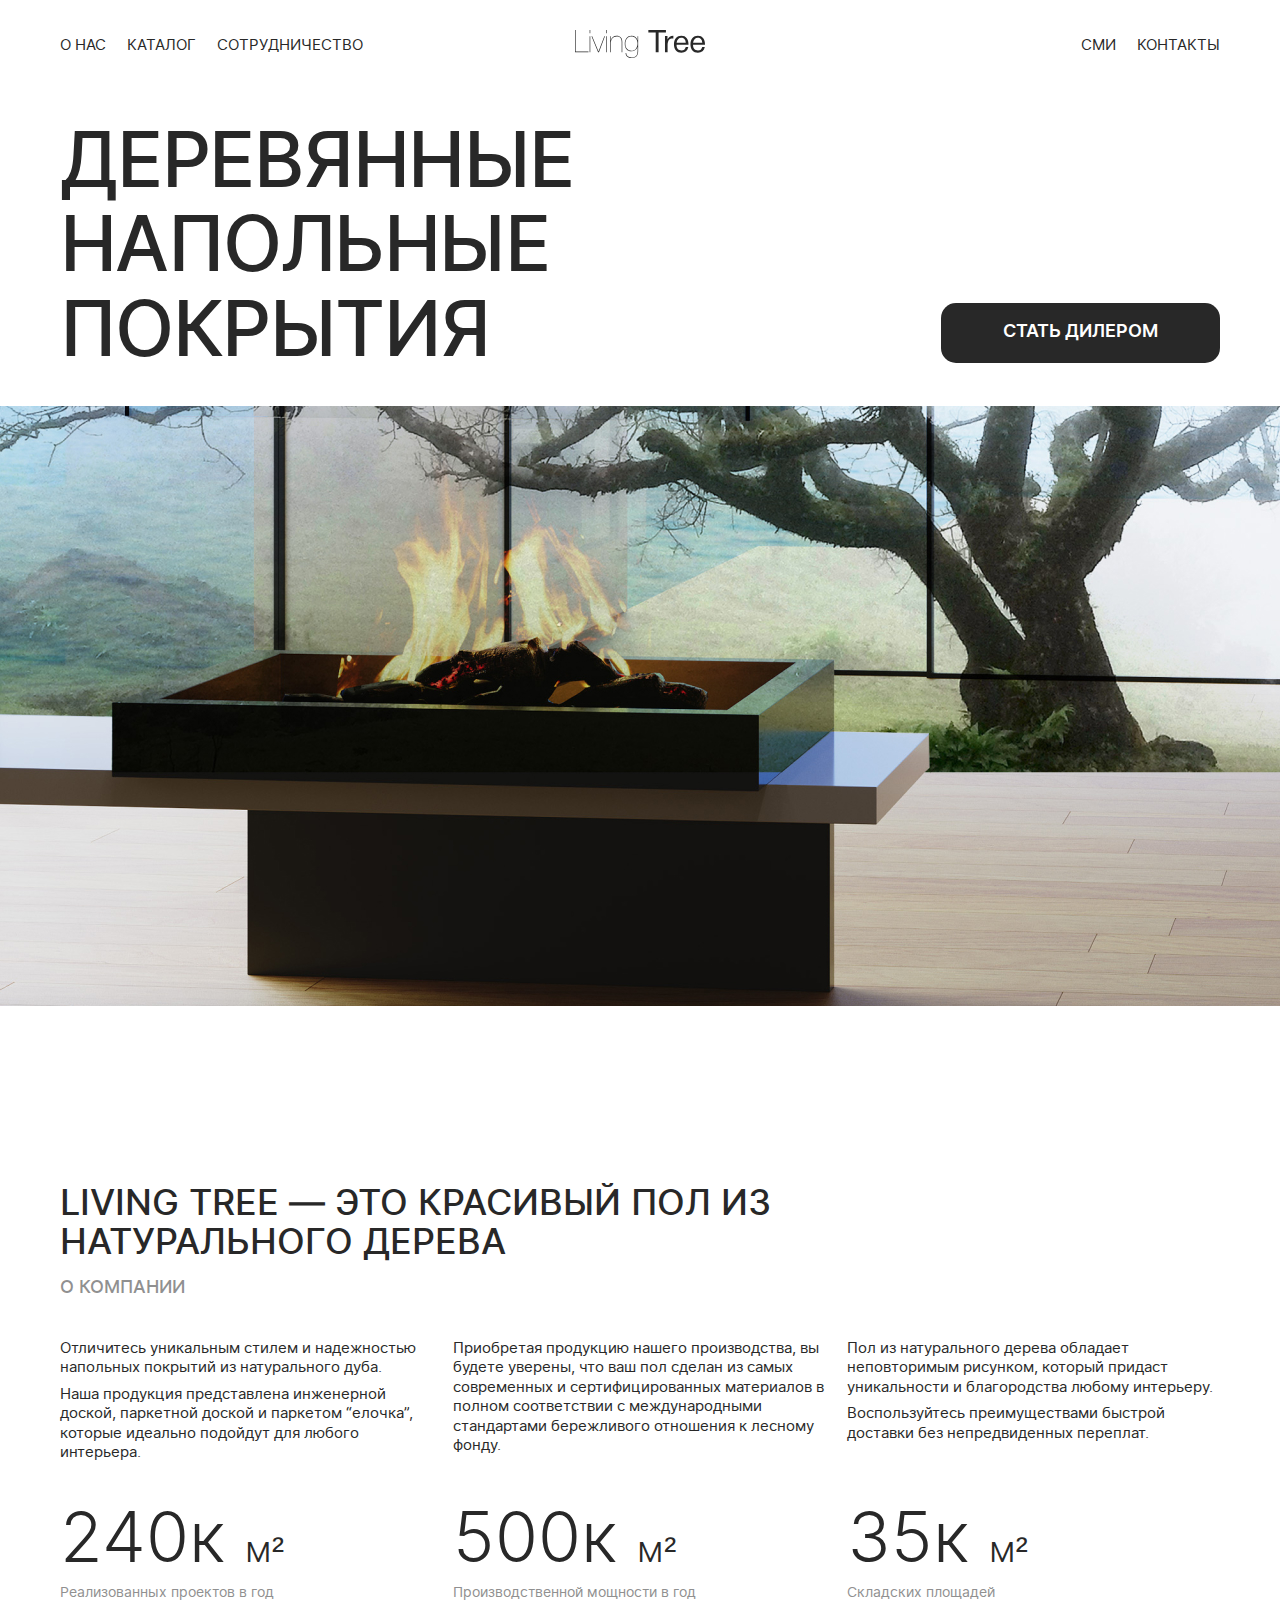
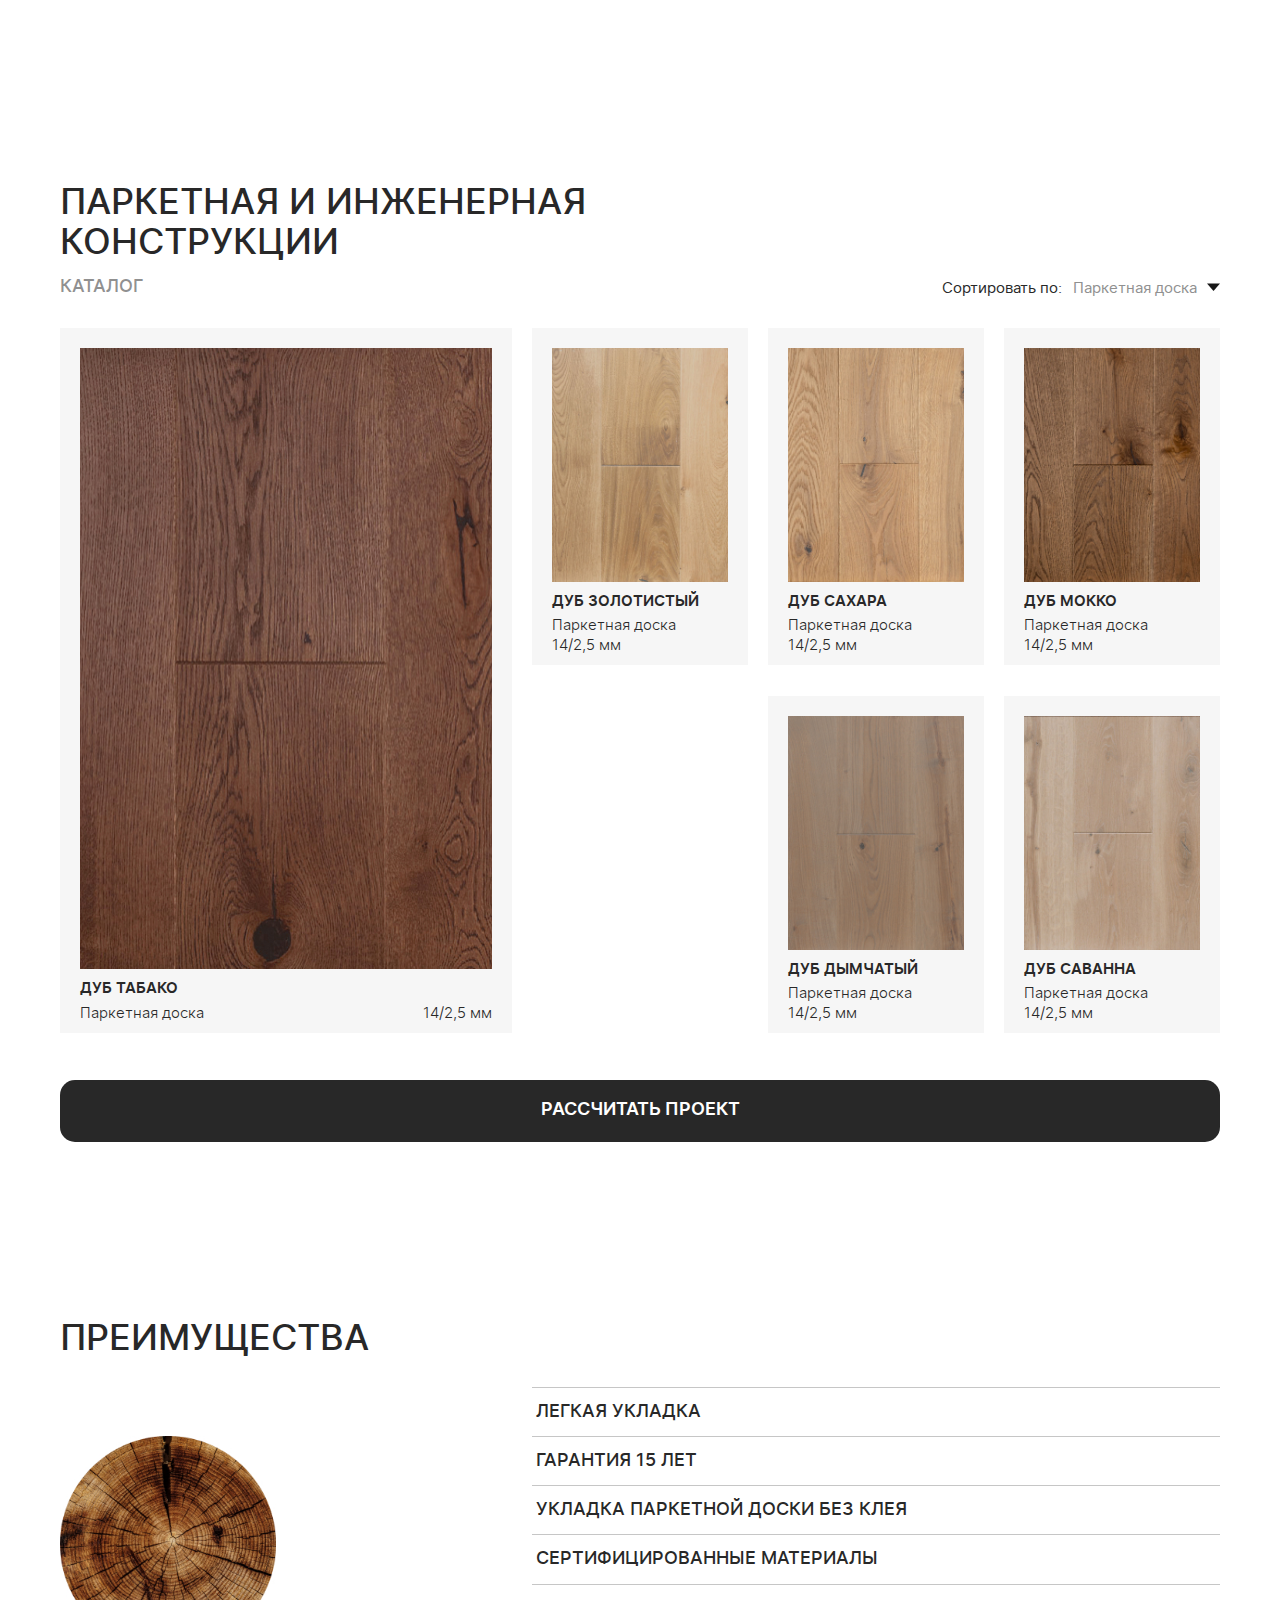
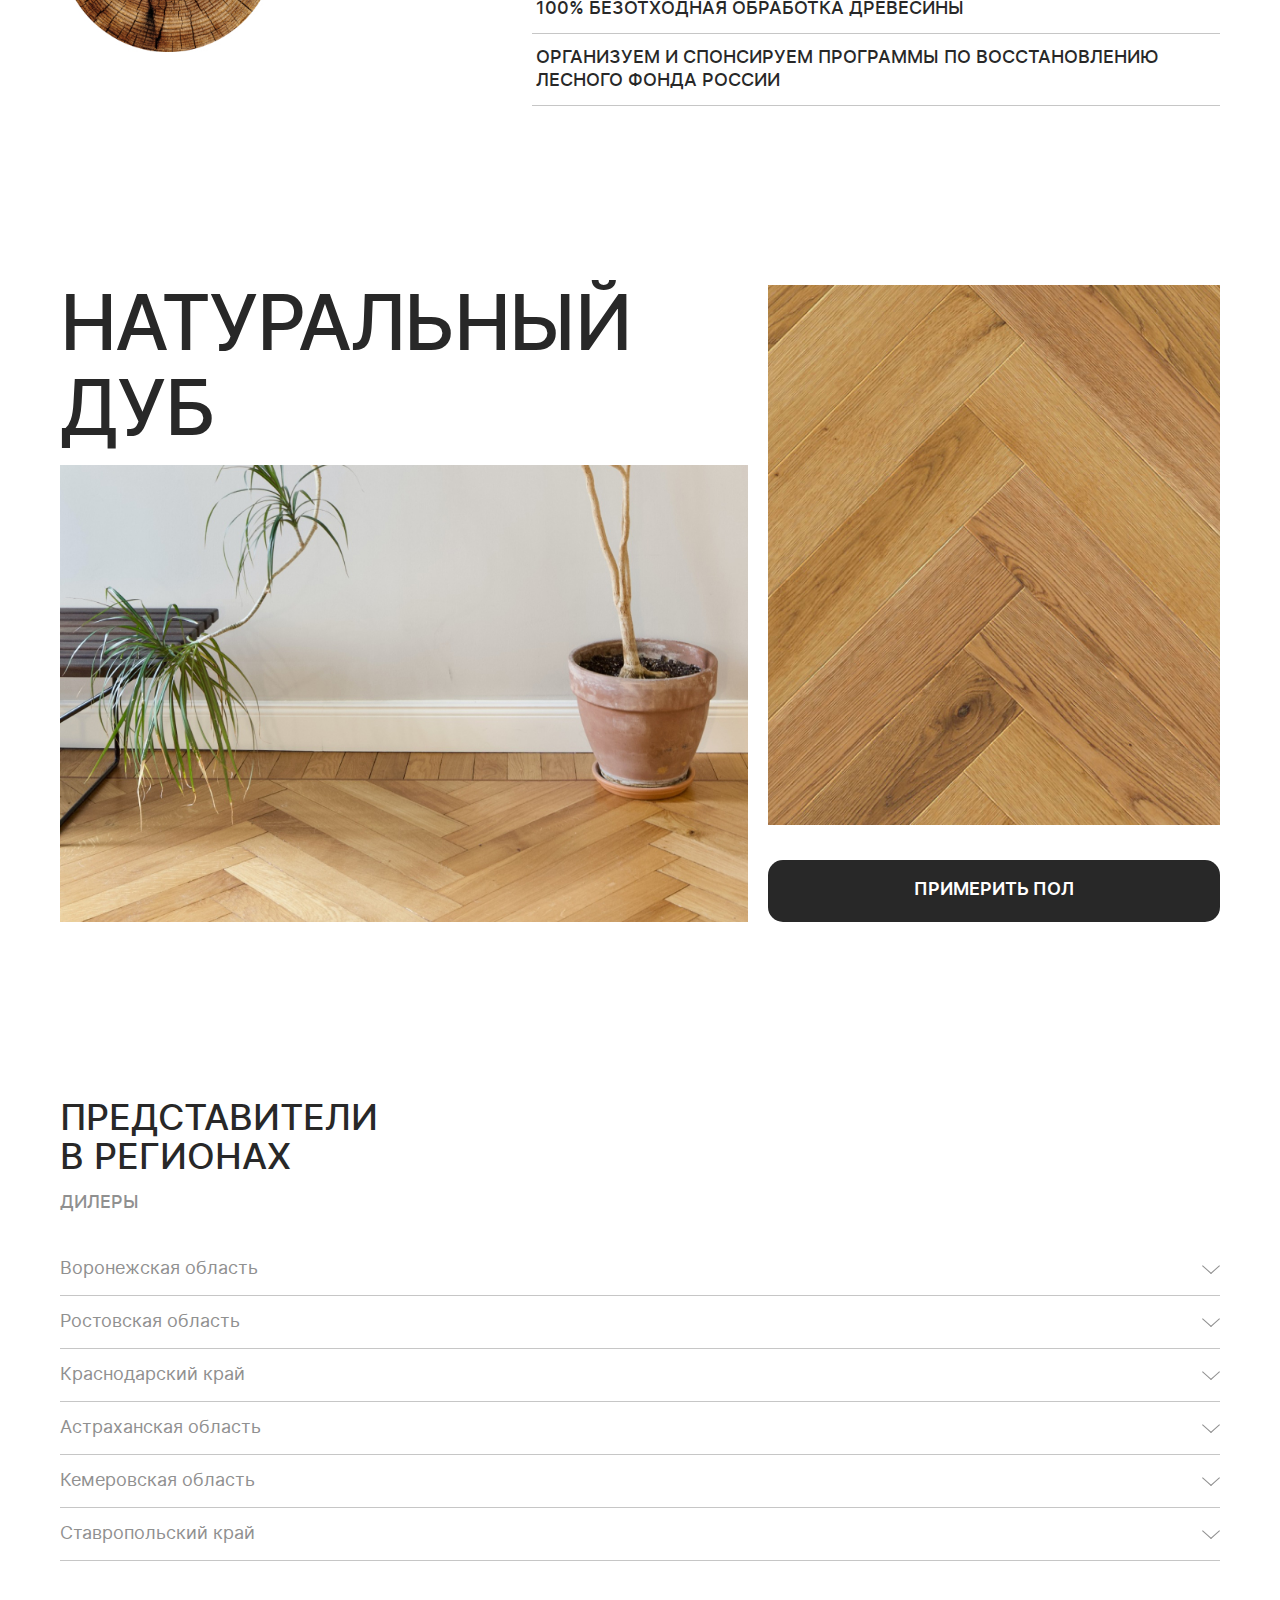
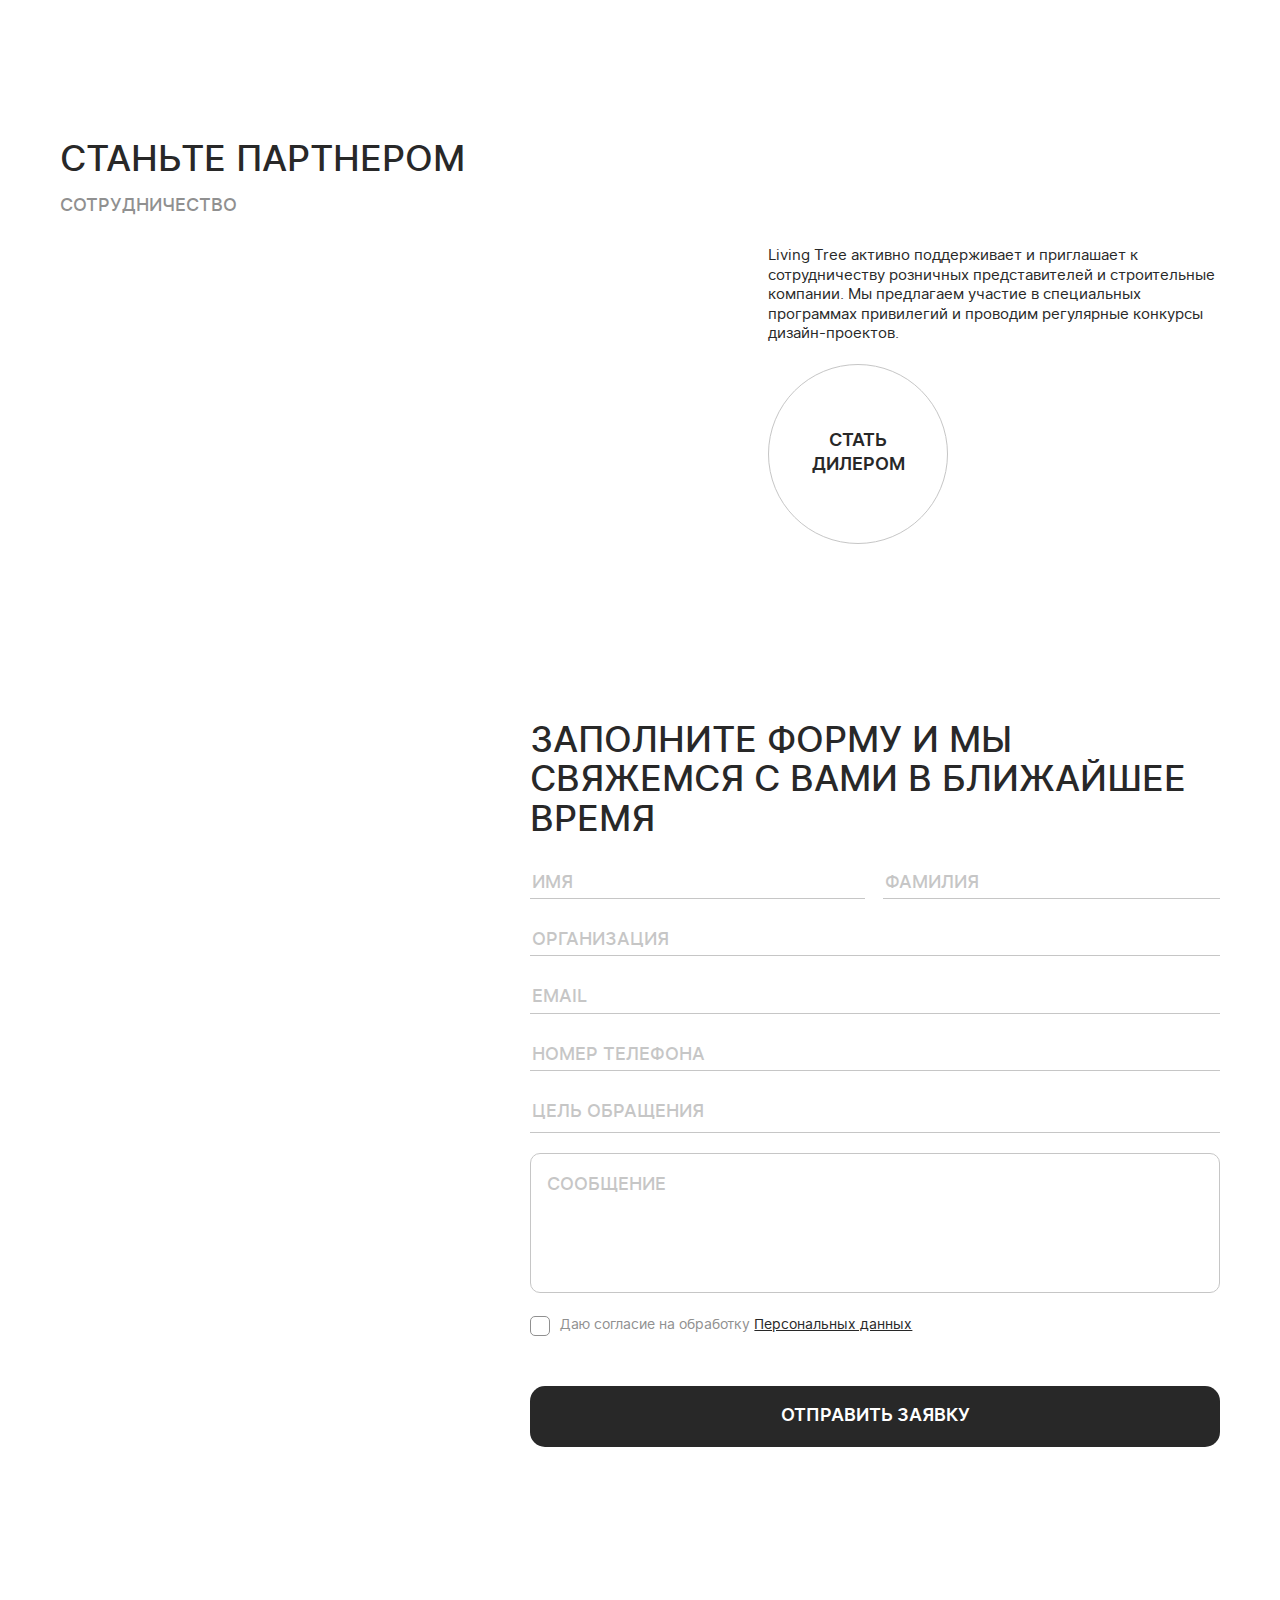
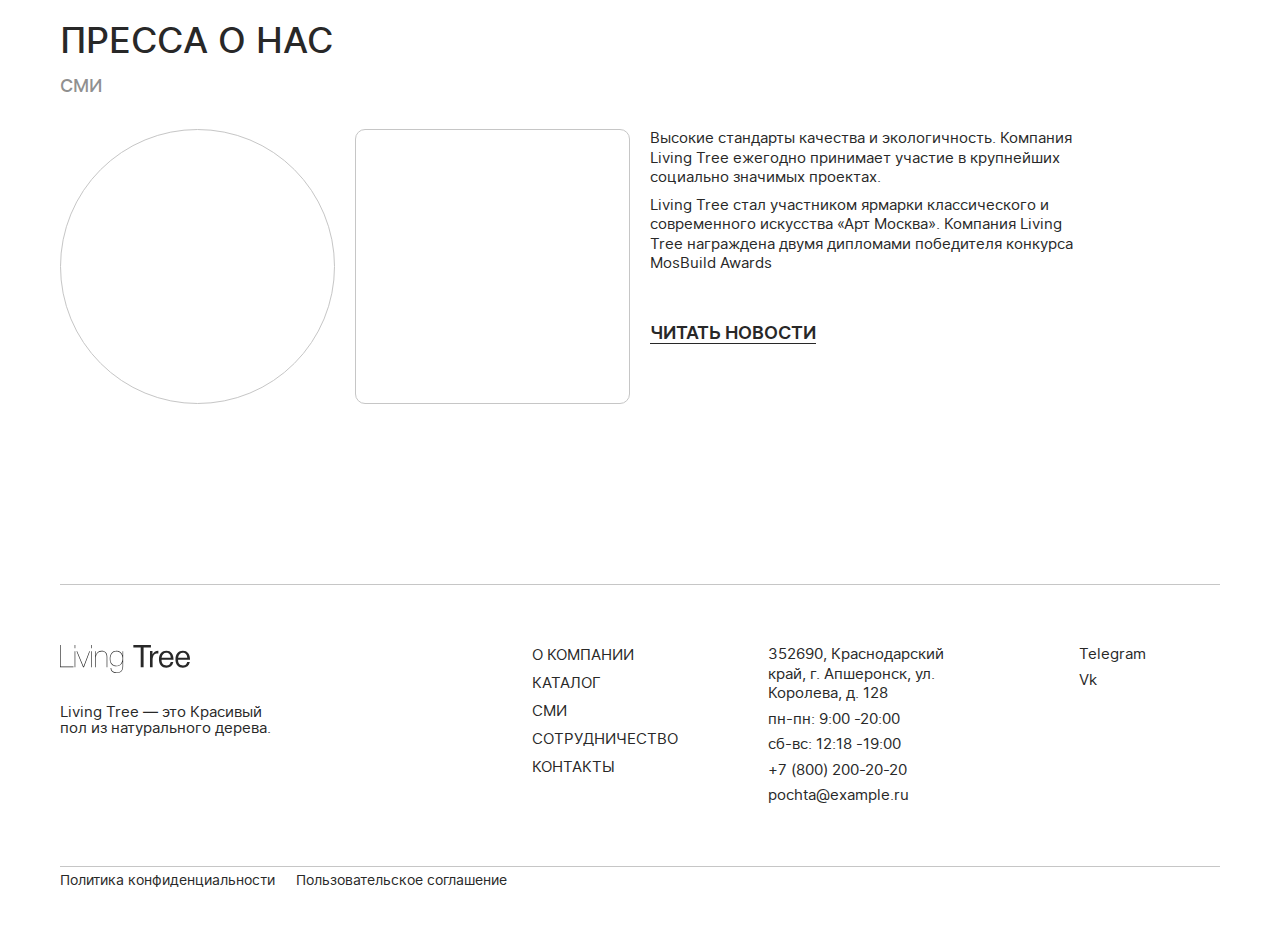
==== commit db4aa494: "second commit" ====
--- a/index.html
+++ b/index.html
@@ -1 +1 @@
-<!DOCTYPE html><html lang="ru"><head><meta charset="UTF-8"><meta name="viewport" content="width=device-width,initial-scale=1"><link rel="apple-touch-icon" sizes="180x180" href="/apple-touch-icon.png"><link rel="icon" type="image/png" sizes="32x32" href="/favicon-32x32.png"><link rel="icon" type="image/png" sizes="16x16" href="/favicon-16x16.png"><link rel="manifest" href="/site.webmanifest"><link rel="mask-icon" href="/safari-pinned-tab.svg" color="#5bbad5"><meta name="msapplication-TileColor" content="#da532c"><meta name="theme-color" content="#ffffff"><meta http-equiv="X-UA-Compatible" content="ie=edge"><title>Sit Down Please</title><link rel="preload" href="fonts/./fonts/inter-regular.woff2" as="font" type="font/woff2" crossorigin><link rel="preload" href="fonts/./fonts/inter-medium.woff2" as="font" type="font/woff2" crossorigin><link rel="preload" href="fonts/./fonts/inter-semibold.woff2" as="font" type="font/woff2" crossorigin><link rel="preload" href="fonts/./fonts/inter-ight.woff2" as="font" type="font/woff2" crossorigin><link rel="stylesheet" href="./css/vendor.css"><link rel="stylesheet" href="./choices/choices.min.css"><link rel="stylesheet" href="./swiper/swiper-bundle.min.css"><!--  <link rel="stylesheet" href="./uislider/nouislider.min.css">--><link rel="stylesheet" href="./css/main.css"><script defer="defer" src="./choices/choices.min.js"></script><script defer="defer" src="./swiper/swiper-bundle.min.js"></script><!--  <script defer src="./uislider/nouislider.min.js"></script>--><script defer="defer" src="./lazyload/lazyload.min.js"></script><script defer="defer" src="./js/main.js"></script></head><body id="index"><div class="site-container"><header class="header"><div class="container"><div class="header__content"><div class="header__mobile"><a tabindex="0" class="logo mobile-logo header__mobile-logo"><svg xmlns="http://www.w3.org/2000/svg" width="91" height="20" viewBox="0 0 91 20" fill="none"><path d="M9.44373 15.3988V15.8178H0V0H0.448349V15.3988H9.44373Z" fill="#282828"/><path d="M10.6964 0.00717735V2.27106H10.248V0.00717735H10.6964ZM10.6964 4.44673V15.8176H10.248V4.44673H10.6964Z" fill="#282828"/><path d="M20.9722 4.44677L16.7592 15.8176H16.1756L11.5498 4.44677H12.0195L16.4531 15.3766L20.5167 4.44677H20.9722Z" fill="#282828"/><path d="M22.2462 0.00717735V2.27106H21.7979V0.00717735H22.2462ZM22.2462 4.44673V15.8176H21.7979V4.44673H22.2462Z" fill="#282828"/><path d="M25.0224 4.44687V7.31348C25.2928 6.38 25.7981 5.62292 26.5383 5.0496C27.2784 4.46892 28.1324 4.18226 29.1073 4.18226C30.3954 4.18226 31.3847 4.55712 32.075 5.30685C32.7653 6.05658 33.1069 7.05622 33.1069 8.32046V15.8324H32.6585V8.48217C32.6585 7.32818 32.3739 6.39469 31.8117 5.68172C31.2423 4.96874 30.3599 4.61593 29.1572 4.61593C27.7694 4.61593 26.7304 5.10105 26.0614 6.07128C25.3854 7.04152 25.0509 8.19551 25.0509 9.5259V15.8324H24.6025V4.46157H25.0224V4.44687Z" fill="#282828"/><path d="M44.2078 4.44683V15.068C44.2078 16.7291 43.8306 17.964 43.0763 18.7799C42.3219 19.5957 41.1548 20 39.582 20C38.2939 20 37.2905 19.6986 36.5717 19.0886C35.8529 18.4785 35.4686 17.5965 35.4117 16.4425H35.8387C35.981 18.5299 37.2335 19.5737 39.6034 19.5737C41.169 19.5737 42.2579 19.1841 42.8699 18.3976C43.489 17.6112 43.795 16.4057 43.795 14.774V11.9515C43.4819 12.9584 42.9482 13.7523 42.1938 14.3256C41.4395 14.9063 40.5143 15.1929 39.4112 15.1929C38.0021 15.1929 36.8919 14.7078 36.0664 13.7376C35.2409 12.7673 34.8281 11.4516 34.8281 9.79783C34.8281 8.09257 35.2551 6.72541 36.1162 5.69638C36.9773 4.66734 38.1231 4.15283 39.5607 4.15283C40.6068 4.15283 41.5035 4.46154 42.2507 5.08632C42.998 5.71109 43.5104 6.51961 43.8022 7.50455V4.43949H44.2078V4.44683ZM42.5995 5.98304C41.8166 5.04955 40.7918 4.58649 39.5109 4.58649C38.2299 4.58649 37.2051 5.05691 36.4222 5.99774C35.6394 6.93858 35.248 8.18812 35.248 9.73902C35.248 11.2826 35.6252 12.5101 36.3795 13.4289C37.1339 14.3476 38.1445 14.8034 39.4254 14.8034C40.7847 14.8034 41.8522 14.3109 42.6208 13.3407C43.3894 12.3631 43.7737 11.1429 43.7737 9.67287C43.7737 8.14402 43.3823 6.91652 42.5995 5.98304Z" fill="#282828"/><path d="M63.651 0.00717735V1.83004H58.5128V15.825H56.4917V1.83004H51.3535V0.00717735H63.651Z" fill="#282828"/><path d="M68.8533 4.09397V6.04914C68.7252 6.03444 68.5687 6.02709 68.3765 6.02709C67.7859 6.02709 67.2806 6.12264 66.8464 6.3064C66.4123 6.49015 66.0779 6.73272 65.8217 7.02673C65.5655 7.32074 65.3662 7.6956 65.2096 8.13662C65.0531 8.57763 64.9463 9.026 64.8965 9.46701C64.8467 9.90803 64.8182 10.4152 64.8182 10.9812V15.825H62.9893V4.35858H64.7328V6.82092C65.4801 5.00541 66.8464 4.09397 68.8533 4.09397Z" fill="#282828"/><path d="M79.3285 12.2014C78.7663 14.8696 77.1579 16.2 74.4892 16.2C72.8524 16.2 71.5785 15.6781 70.6533 14.6197C69.7282 13.5612 69.2656 12.1059 69.2656 10.2463C69.2656 8.39398 69.7424 6.89453 70.696 5.74789C71.6497 4.60125 72.8951 4.02793 74.4252 4.02793C76.1331 4.02793 77.3999 4.6233 78.2183 5.81404C79.0438 7.00478 79.4566 8.51159 79.4566 10.3345V10.5991H71.1088L71.0875 10.7314C71.0875 11.9442 71.3935 12.8997 72.0126 13.598C72.6318 14.2962 73.4786 14.6417 74.5533 14.6417C75.3574 14.6417 75.9908 14.4506 76.4534 14.061C76.916 13.6788 77.2789 13.0541 77.5422 12.1941H79.3285V12.2014ZM77.5636 9.07021C77.4782 7.97502 77.1579 7.12239 76.5957 6.50497C76.0335 5.88754 75.3005 5.58618 74.3825 5.58618C73.4929 5.58618 72.7527 5.8949 72.1692 6.51967C71.5785 7.14444 71.2298 7.98972 71.1159 9.07756H77.5636V9.07021Z" fill="#282828"/><path d="M90.8786 12.2014C90.3164 14.8696 88.708 16.2 86.0393 16.2C84.4025 16.2 83.1215 15.6781 82.1963 14.6197C81.2712 13.5686 80.8086 12.1059 80.8086 10.2463C80.8086 8.39398 81.2854 6.89453 82.239 5.74789C83.1926 4.60125 84.4381 4.02793 85.9681 4.02793C87.6761 4.02793 88.9429 4.6233 89.7613 5.81404C90.5868 7.00478 90.9995 8.51159 90.9995 10.3345V10.5991H82.6518L82.6304 10.7314C82.6304 11.9442 82.9364 12.8997 83.5556 13.598C84.1747 14.2962 85.0145 14.6417 86.0962 14.6417C86.9004 14.6417 87.5338 14.4506 87.9963 14.061C88.4589 13.6788 88.8219 13.0541 89.0852 12.1941H90.8786V12.2014ZM89.1137 9.07021C89.0283 7.97502 88.708 7.12239 88.1458 6.50497C87.5836 5.88754 86.8506 5.58618 85.9325 5.58618C85.043 5.58618 84.3028 5.8949 83.7193 6.51967C83.1357 7.14444 82.7799 7.98972 82.666 9.07756H89.1137V9.07021Z" fill="#282828"/></svg> </a><button class="burger--open btn-reset header__burger-open"><svg xmlns="http://www.w3.org/2000/svg" width="20" height="16" viewBox="0 0 20 16" fill="none"><rect y="14" width="20" height="2" fill="#282828"/><rect y="7" width="20" height="2" fill="#282828"/><rect width="20" height="2" fill="#282828"/></svg></button></div><div class="header__menu"><nav class="header__nav"><div class="header__list"><div class="header__list-left"><a tabindex="0" class="header__link link-title-1">О нас</a> <a tabindex="0" class="header__link link-title-1">Каталог</a> <a tabindex="0" class="header__link link-title-1">сотрудничество</a></div><div class="header__list-center"><a tabindex="0" class="desktop-logo logo"><svg xmlns="http://www.w3.org/2000/svg" width="130" height="28" viewBox="0 0 130 28" fill="none"><path d="M13.491 21.5583V22.1449H0V0H0.640499V21.5583H13.491Z" fill="#282828"/><path d="M15.2803 0.00992775V3.17936H14.6398V0.00992775H15.2803ZM15.2803 6.22531V22.1445H14.6398V6.22531H15.2803Z" fill="#282828"/><path d="M29.9609 6.22548L23.9423 22.1447H23.1086L16.5004 6.22548H17.1713L23.5051 21.5273L29.3102 6.22548H29.9609Z" fill="#282828"/><path d="M31.7806 0.00992775V3.17936H31.1401V0.00992775H31.7806ZM31.7806 6.22531V22.1445H31.1401V6.22531H31.7806Z" fill="#282828"/><path d="M35.7457 6.22562V10.2389C36.132 8.93199 36.8539 7.87208 37.9112 7.06943C38.9685 6.25649 40.1885 5.85516 41.5813 5.85516C43.4215 5.85516 44.8346 6.37997 45.8208 7.42959C46.8069 8.47921 47.2949 9.8787 47.2949 11.6486V22.1654H46.6544V11.875C46.6544 10.2594 46.2478 8.95257 45.4446 7.95441C44.6313 6.95624 43.3706 6.46231 41.6525 6.46231C39.67 6.46231 38.1857 7.14147 37.23 8.49979C36.2642 9.85812 35.7864 11.4737 35.7864 13.3363V22.1654H35.1459V6.2462H35.7457V6.22562Z" fill="#282828"/><path d="M63.1547 6.22557V21.0952C63.1547 23.4208 62.6158 25.1496 61.5382 26.2918C60.4605 27.434 58.7932 28 56.5464 28C54.7062 28 53.2728 27.5781 52.2459 26.724C51.2191 25.8699 50.6701 24.6351 50.5888 23.0195H51.1988C51.4021 25.9419 53.1914 27.4032 56.5769 27.4032C58.8135 27.4032 60.369 26.8578 61.2434 25.7567C62.1279 24.6556 62.565 22.968 62.565 20.6835V16.732C62.1177 18.1418 61.3552 19.2532 60.2775 20.0558C59.1999 20.8688 57.8782 21.2701 56.3024 21.2701C54.2894 21.2701 52.7034 20.5909 51.5241 19.2326C50.3448 17.8743 49.7551 16.0323 49.7551 13.717C49.7551 11.3296 50.3651 9.41558 51.5953 7.97493C52.8254 6.53428 54.4622 5.81396 56.5159 5.81396C58.0104 5.81396 59.2914 6.24616 60.3589 7.12084C61.4263 7.99552 62.1584 9.12746 62.5752 10.5064V6.21528H63.1547V6.22557ZM60.857 8.37625C59.7387 7.06937 58.2747 6.42109 56.4447 6.42109C54.6148 6.42109 53.1508 7.07967 52.0324 8.39684C50.9141 9.714 50.355 11.4634 50.355 13.6346C50.355 15.7956 50.8938 17.5141 51.9714 18.8004C53.0491 20.0867 54.4927 20.7247 56.3227 20.7247C58.2645 20.7247 59.7895 20.0353 60.8875 18.6769C61.9855 17.3083 62.5345 15.6001 62.5345 13.542C62.5345 11.4016 61.9754 9.68313 60.857 8.37625Z" fill="#282828"/><path d="M90.9298 0.00992775V2.56194H83.5895V22.1548H80.7022V2.56194H73.3619V0.00992775H90.9298Z" fill="#282828"/><path d="M98.3616 5.73156V8.4688C98.1786 8.44822 97.955 8.43793 97.6805 8.43793C96.8367 8.43793 96.1148 8.57169 95.4946 8.82895C94.8745 9.08621 94.3967 9.42581 94.0307 9.83742C93.6647 10.249 93.38 10.7738 93.1563 11.3913C92.9327 12.0087 92.7802 12.6364 92.709 13.2538C92.6378 13.8712 92.5972 14.5813 92.5972 15.3736V22.155H89.9844V6.10201H92.4752V9.54929C93.5427 7.00757 95.4947 5.73156 98.3616 5.73156Z" fill="#282828"/><path d="M113.327 17.082C112.524 20.8174 110.226 22.68 106.414 22.68C104.075 22.68 102.255 21.9493 100.934 20.4675C99.6121 18.9857 98.9513 16.9482 98.9513 14.3448C98.9513 11.7516 99.6324 9.65234 100.995 8.04705C102.357 6.44175 104.136 5.6391 106.322 5.6391C108.762 5.6391 110.572 6.47262 111.741 8.13966C112.92 9.8067 113.51 11.9162 113.51 14.4682V14.8387H101.584L101.554 15.0239C101.554 16.7218 101.991 18.0596 102.876 19.0372C103.76 20.0147 104.97 20.4984 106.505 20.4984C107.654 20.4984 108.559 20.2308 109.22 19.6855C109.88 19.1504 110.399 18.2757 110.775 17.0717H113.327V17.082ZM110.806 12.6983C110.684 11.165 110.226 9.97134 109.423 9.10695C108.62 8.24256 107.573 7.82066 106.261 7.82066C104.99 7.82066 103.933 8.25286 103.099 9.12754C102.255 10.0022 101.757 11.1856 101.595 12.7086H110.806V12.6983Z" fill="#282828"/><path d="M129.827 17.082C129.024 20.8174 126.726 22.68 122.914 22.68C120.576 22.68 118.746 21.9493 117.424 20.4675C116.102 18.996 115.442 16.9482 115.442 14.3448C115.442 11.7516 116.123 9.65234 117.485 8.04705C118.847 6.44175 120.626 5.6391 122.812 5.6391C125.252 5.6391 127.062 6.47262 128.231 8.13966C129.41 9.8067 130 11.9162 130 14.4682V14.8387H118.075L118.044 15.0239C118.044 16.7218 118.481 18.0596 119.366 19.0372C120.25 20.0147 121.45 20.4984 122.995 20.4984C124.144 20.4984 125.049 20.2308 125.71 19.6855C126.371 19.1504 126.889 18.2757 127.265 17.0717H129.827V17.082ZM127.306 12.6983C127.184 11.165 126.726 9.97134 125.923 9.10695C125.12 8.24256 124.073 7.82066 122.761 7.82066C121.491 7.82066 120.433 8.25286 119.6 9.12754C118.766 10.0022 118.258 11.1856 118.095 12.7086H127.306V12.6983Z" fill="#282828"/></svg></a></div><div class="header__list-right"><a tabindex="0" class="header__link link-title-1">сми</a> <a tabindex="0" class="header__link link-title-1">Контакты</a></div></div></nav><button class="header__burger-close burger--close btn-reset"><svg xmlns="http://www.w3.org/2000/svg" width="34" height="34" viewBox="0 0 34 34" fill="none"><line x1="8.3448" y1="8.62571" x2="25.3154" y2="25.5963" stroke="#909090" stroke-width="2"/><line x1="25.3136" y1="8.34304" x2="8.34299" y2="25.3136" stroke="#909090" stroke-width="2"/></svg></button></div></div></div></header><main class="main"><div class="hero"><div class="hero__content"><div class="hero__top"><div class="container"><div class="hero__top-box"><h1 class="h1 hero__title">деревянные напольные покрытия</h1><button class="btn-reset btn-title btn-black hero__btn">стать дилером</button></div></div></div><div class="hero__bottom"><img src="./img/hero.jpg"></div></div></div><div class="about"><div class="container"><div class="about__box"><div class="about__title-box"><h2 class="about__title h2">Living Tree — это Красивый пол из натурального дерева</h2><h3 class="about__title-second h3">О компании</h3></div><div class="about__descr about__descr-one"><p class="text1 about__descr-text">Отличитесь уникальным стилем и надежностью напольных покрытий из натурального дуба.</p><p class="text1 about__descr-text">Наша продукция представлена инженерной доской, паркетной доской и паркетом “елочка”, которые идеально подойдут для любого интерьера.</p></div><div class="about__descr about__descr-two"><p class="text1 about__descr-text">Приобретая продукцию нашего производства, вы будете уверены, что ваш пол сделан из самых современных и сертифицированных материалов в полном соответствии с международными стандартами бережливого отношения к лесному фонду.</p></div><div class="about__descr about__descr-three"><p class="text1 about__descr-text">Пол из натурального дерева обладает неповторимым рисунком, который придаст уникальности и благородства любому интерьеру.</p><p class="text1 about__descr-text">Воспользуйтесь преимуществами быстрой доставки без непредвиденных переплат.</p></div><div class="about__descr-meter about__descr-meter-one"><div class="num1 about__descr-meter-num">240к <span class="num2">м²</span></div><div class="descr about__descr-meter-bottom">Реализованных проектов в год</div></div><div class="about__descr-meter about__descr-meter-two"><div class="num1 about__descr-meter-num">500к <span class="num2">м²</span></div><div class="descr about__descr-meter-bottom">Производственной мощности в год</div></div><div class="about__descr-meter about__descr-meter-three"><div class="num1 about__descr-meter-num">35к <span class="num2">м²</span></div><div class="descr about__descr-meter-bottom">Складских площадей</div></div></div></div></div><div class="catalog"><div class="catalog__box"><div class="container"><h2 class="h2 catalog__title">паркетная и инженерная конструкции</h2><div class="catalog__second"><h3 class="h3 catalog__second-title">Каталог</h3><div class="catalog__sort"><span class="text1 catalog__sort-label">Сортировать по:</span><div name="sort" class="catalog__sort-select"><button class="btn-reset catalog__sort-select-head text1"><span class="text1 catalog__sort-select-head-text">Паркетная доска </span><span class="catalog__sort-select-head-svg"><svg xmlns="http://www.w3.org/2000/svg" width="13" height="8" viewBox="0 0 13 8" fill="none"><path d="M6.5 8L0.00480938 0.5L12.9952 0.5L6.5 8Z" fill="#181818"/></svg></span></button><ul class="list-reset catalog__sort-select-body"><li data-sort="1" class="catalog__sort-select-body-item text1">Инженерная доска</li><li data-sort="2" class="catalog__sort-select-body-item text1 is-active">Паркетная доска</li><li data-sort="3" class="catalog__sort-select-body-item text1">Английская елочка</li><li data-sort="4" class="catalog__sort-select-body-item text1">Французская елочка</li></ul></div></div></div></div><div class="catalog__swipers"><div data-path="1" class="catalog__swiper"><div class="catalog__main"><div class="catalog__card"><div class="catalog__img"><img class="catalog__img-pic" src="./img/Дуб табако.jpg"></div><div class="catalog__info"><h3 class="h4 catalog__info-name">Дуб Табако</h3><div class="catalog__info-inf"><span class="text-card catalog__info-type">Инженерная доска</span> <span class="text-card catalog__info-dimensions">12/2,5 мм</span></div></div></div><div class="catalog__card"><div class="catalog__img"><img class="catalog__img-pic" src="./img/Дуб золотистый.jpg"></div><div class="catalog__info"><h3 class="h4 catalog__info-name">Дуб Золотистый</h3><div class="catalog__info-inf"><span class="text-card catalog__info-type">Инженерная доска</span> <span class="text-card catalog__info-dimensions">12/2,5 мм</span></div></div></div><div class="catalog__card"><div class="catalog__img"><img class="catalog__img-pic" src="./img/Дуб сахара.jpg"></div><div class="catalog__info"><h3 class="h4 catalog__info-name">Дуб Сахара</h3><div class="catalog__info-inf"><span class="text-card catalog__info-type">Инженерная доска</span> <span class="text-card catalog__info-dimensions">12/2,5 мм</span></div></div></div><div class="catalog__card"><div class="catalog__img"><img class="catalog__img-pic" src="./img/Дуб мокко.jpg"></div><div class="catalog__info"><h3 class="h4 catalog__info-name">Дуб Мокко</h3><div class="catalog__info-inf"><span class="text-card catalog__info-type">Инженерная доска</span> <span class="text-card catalog__info-dimensions">12/2,5 мм</span></div></div></div><div class="catalog__card"><div class="catalog__img"><img class="catalog__img-pic" src="./img/Дуб дымчатый.jpg"></div><div class="catalog__info"><h3 class="h4 catalog__info-name">Дуб Дымчатый</h3><div class="catalog__info-inf"><span class="text-card catalog__info-type">Инженерная доска</span> <span class="text-card catalog__info-dimensions">12/2,5 мм</span></div></div></div><div class="catalog__card"><div class="catalog__img"><img class="catalog__img-pic" src="./img/Дуб саванна.jpg"></div><div class="catalog__info"><h3 class="h4 catalog__info-name">Дуб Саванна</h3><div class="catalog__info-inf"><span class="text-card catalog__info-type">Инженерная доска</span> <span class="text-card catalog__info-dimensions">12/2,5 мм</span></div></div></div></div></div><div data-path="2" class="catalog__swiper"><div class="catalog__main"><div class="catalog__card"><div class="catalog__img"><img class="catalog__img-pic" src="./img/Дуб табако.jpg"></div><div class="catalog__info"><h3 class="h4 catalog__info-name">Дуб Табако</h3><div class="catalog__info-inf"><span class="text-card catalog__info-type">Паркетная доска</span> <span class="text-card catalog__info-dimensions">14/2,5 мм</span></div></div></div><div class="catalog__card"><div class="catalog__img"><img class="catalog__img-pic" src="./img/Дуб золотистый.jpg"></div><div class="catalog__info"><h3 class="h4 catalog__info-name">Дуб Золотистый</h3><div class="catalog__info-inf"><span class="text-card catalog__info-type">Паркетная доска</span> <span class="text-card catalog__info-dimensions">14/2,5 мм</span></div></div></div><div class="catalog__card"><div class="catalog__img"><img class="catalog__img-pic" src="./img/Дуб сахара.jpg"></div><div class="catalog__info"><h3 class="h4 catalog__info-name">Дуб Сахара</h3><div class="catalog__info-inf"><span class="text-card catalog__info-type">Паркетная доска</span> <span class="text-card catalog__info-dimensions">14/2,5 мм</span></div></div></div><div class="catalog__card"><div class="catalog__img"><img class="catalog__img-pic" src="./img/Дуб мокко.jpg"></div><div class="catalog__info"><h3 class="h4 catalog__info-name">Дуб Мокко</h3><div class="catalog__info-inf"><span class="text-card catalog__info-type">Паркетная доска</span> <span class="text-card catalog__info-dimensions">14/2,5 мм</span></div></div></div><div class="catalog__card"><div class="catalog__img"><img class="catalog__img-pic" src="./img/Дуб дымчатый.jpg"></div><div class="catalog__info"><h3 class="h4 catalog__info-name">Дуб Дымчатый</h3><div class="catalog__info-inf"><span class="text-card catalog__info-type">Паркетная доска</span> <span class="text-card catalog__info-dimensions">14/2,5 мм</span></div></div></div><div class="catalog__card"><div class="catalog__img"><img class="catalog__img-pic" src="./img/Дуб саванна.jpg"></div><div class="catalog__info"><h3 class="h4 catalog__info-name">Дуб Саванна</h3><div class="catalog__info-inf"><span class="text-card catalog__info-type">Паркетная доска</span> <span class="text-card catalog__info-dimensions">14/2,5 мм</span></div></div></div></div></div><div data-path="3" class="catalog__swiper"><div class="catalog__main"><div class="catalog__card"><div class="catalog__img"><img class="catalog__img-pic" src="./img/English-Дуб-табако.png"></div><div class="catalog__info"><h3 class="h4 catalog__info-name">Дуб Табако</h3><div class="catalog__info-inf"><span class="text-card catalog__info-type">Английская елочка</span> <span class="text-card catalog__info-dimensions">12/2,5 мм</span></div></div></div><div class="catalog__card"><div class="catalog__img"><img class="catalog__img-pic" src="./img/English-Дуб-золотистый.jpg"></div><div class="catalog__info"><h3 class="h4 catalog__info-name">Дуб Золотистый</h3><div class="catalog__info-inf"><span class="text-card catalog__info-type">Английская елочка</span> <span class="text-card catalog__info-dimensions">12/2,5 мм</span></div></div></div><div class="catalog__card"><div class="catalog__img"><img class="catalog__img-pic" src="./img/English-Дуб-сахара.jpg"></div><div class="catalog__info"><h3 class="h4 catalog__info-name">Дуб Сахара</h3><div class="catalog__info-inf"><span class="text-card catalog__info-type">Английская елочка</span> <span class="text-card catalog__info-dimensions">12/2,5 мм</span></div></div></div><div class="catalog__card"><div class="catalog__img"><img class="catalog__img-pic" src="./img/English-Дуб-мокко.jpg"></div><div class="catalog__info"><h3 class="h4 catalog__info-name">Дуб Мокко</h3><div class="catalog__info-inf"><span class="text-card catalog__info-type">Английская елочка</span> <span class="text-card catalog__info-dimensions">12/2,5 мм</span></div></div></div><div class="catalog__card"><div class="catalog__img"><img class="catalog__img-pic" src="./img/English-Дуб-дымчатый.jpg"></div><div class="catalog__info"><h3 class="h4 catalog__info-name">Дуб Дымчатый</h3><div class="catalog__info-inf"><span class="text-card catalog__info-type">Английская елочка</span> <span class="text-card catalog__info-dimensions">12/2,5 мм</span></div></div></div><div class="catalog__card"><div class="catalog__img"><img class="catalog__img-pic" src="./img/English-Дуб-саванна.jpg"></div><div class="catalog__info"><h3 class="h4 catalog__info-name">Дуб Саванна</h3><div class="catalog__info-inf"><span class="text-card catalog__info-type">Английская елочка</span> <span class="text-card catalog__info-dimensions">12/2,5 мм</span></div></div></div></div></div><div data-path="4" class="catalog__swiper"><div class="catalog__main"><div class="catalog__card"><div class="catalog__img"><img class="catalog__img-pic" src="./img/France-Дуб-табако.jpg"></div><div class="catalog__info"><h3 class="h4 catalog__info-name">Дуб Табако</h3><div class="catalog__info-inf"><span class="text-card catalog__info-type">Французская елочка</span> <span class="text-card catalog__info-dimensions">12/2,5 мм</span></div></div></div><div class="catalog__card"><div class="catalog__img"><img class="catalog__img-pic" src="./img/France-Дуб-золотистый.jpg"></div><div class="catalog__info"><h3 class="h4 catalog__info-name">Дуб Золотистый</h3><div class="catalog__info-inf"><span class="text-card catalog__info-type">Французская елочка</span> <span class="text-card catalog__info-dimensions">12/2,5 мм</span></div></div></div><div class="catalog__card"><div class="catalog__img"><img class="catalog__img-pic" src="./img/France-Дуб-сахара.jpg"></div><div class="catalog__info"><h3 class="h4 catalog__info-name">Дуб Сахара</h3><div class="catalog__info-inf"><span class="text-card catalog__info-type">Французская елочка</span> <span class="text-card catalog__info-dimensions">12/2,5 мм</span></div></div></div><div class="catalog__card"><div class="catalog__img"><img class="catalog__img-pic" src="./img/France-Дуб-мокко.jpg"></div><div class="catalog__info"><h3 class="h4 catalog__info-name">Дуб Мокко</h3><div class="catalog__info-inf"><span class="text-card catalog__info-type">Французская елочка</span> <span class="text-card catalog__info-dimensions">12/2,5 мм</span></div></div></div><div class="catalog__card"><div class="catalog__img"><img class="catalog__img-pic" src="./img/France-Дуб-дымчатый.jpg"></div><div class="catalog__info"><h3 class="h4 catalog__info-name">Дуб Дымчатый</h3><div class="catalog__info-inf"><span class="text-card catalog__info-type">Французская елочка</span> <span class="text-card catalog__info-dimensions">12/2,5 мм</span></div></div></div><div class="catalog__card"><div class="catalog__img"><img class="catalog__img-pic" src="./img/France-Дуб-саванна.jpg"></div><div class="catalog__info"><h3 class="h4 catalog__info-name">Дуб Саванна</h3><div class="catalog__info-inf"><span class="text-card catalog__info-type">Французская елочка</span> <span class="text-card catalog__info-dimensions">12/2,5 мм</span></div></div></div></div></div></div><div class="catalog__footer"><div class="container"><button class="btn-reset btn-title btn-black catalog__btn">рассчитать проект</button></div></div></div></div><div class="advantage"><div class="container"><div class="advantage__content"><h2 class="h2 advantage__title">Преимущества</h2><div class="advantage__box"><div class="advantage__tree"><img class="advantage__tree-img" src="./img/Дерево срез.jpg"></div><div class="advantage__img"></div><div class="advantage__descr"><ul class="advantage__list list-reset"><li class="advantage__item text2">Легкая укладка</li><li class="advantage__item text2">Гарантия 15 лет</li><li class="advantage__item text2">Укладка паркетной доски без клея</li><li class="advantage__item text2">Сертифицированные материалы</li><li class="advantage__item text2">100% безотходная обработка древесины</li><li class="advantage__item text2">Организуем и спонсируем программы по восстановлению лесного фонда России</li></ul></div></div></div></div></div><div class="natural"><div class="container"><div class="natural__content"><h2 class="h1 natural__title">Натуральный дуб</h2><div class="natural__parquet-one"><img class="natural__parquet-img" src="./img/Паркет.jpg"></div><div class="natural__parquet-two"><img src="./img/Паркет1.jpg" class="natural__parquet-img"></div><button class="natural__btn btn-reset btn-black btn-title">примерить пол</button></div></div></div><div class="dealers"><div class="container"><div class="dealers__content"><h2 class="h2 dealers__title">представители в регионах</h2><h3 class="h3 dealers__title-second">дилеры</h3><div class="dealers__cities"><div class="dealers__item"><div class="dealers__head"><span class="dealers__head-text text3">Воронежская область</span> <span class="dealers__head-svg"><svg xmlns="http://www.w3.org/2000/svg" width="18" height="9" viewBox="0 0 18 9" fill="none"><line y1="-0.5" x2="12.0076" y2="-0.5" transform="matrix(0.745739 -0.666238 0.745739 0.666238 9.04541 9)" stroke="#909090"/><line y1="-0.5" x2="12.0076" y2="-0.5" transform="matrix(0.745739 0.666238 -0.745739 0.666238 0 1)" stroke="#909090"/></svg></span></div><div class="dealers__body"><div class="dealers__body-grid"><div class="dealers__body-empty-not"></div><ul class="list-reset dealers__body-list"><li class="dealers__body-item"><h4 class="text5 dealers__body-item-name">Паркет Дизайн</h4><div class="dealers__body-item-descr text6">г. Сочи ул. Яна Фабрициуса 2/9</div><a href="tel:+79882330089" class="text6 dealers__body-item-descr">+7 (988) 233-00-89</a> <a href="office@parketds.ru" class="link-text dealers__body-item-descr">office@parketds.ru</a> <a href="parketds.ru" class="link-text dealers__body-item-descr">parketds.ru</a></li><li class="dealers__body-item"><h4 class="text5 dealers__body-item-name">Евроотделка</h4><div class="dealers__body-item-descr text6">г. Новороссийск ул. Золотая Рыбка, 1Б/1</div><a href="tel:+79883156565" class="text6 dealers__body-item-descr">+7 (988) 315-65-65</a> <a href="evrootdel.ka@mail.ru" class="link-text dealers__body-item-descr">evrootdel.ka@mail.ru</a> <a href="evrootdel-ka.ru" class="link-text dealers__body-item-descr">evrootdel-ka.ru</a></li><li class="dealers__body-item"><h4 class="text5 dealers__body-item-name">POL-Shop</h4><div class="dealers__body-item-descr text6">г. Сочи ул. Ясногорская улица, 16/7</div><a href="tel:+79250393299" class="text6 dealers__body-item-descr">+7 (925) 039-32-99</a></li><li class="dealers__body-item"><h4 class="text5 dealers__body-item-name">EstroDecor</h4><div class="dealers__body-item-descr text6">г. Сочи ул. Яна Фабрициуса 66</div><a href="tel:+79186767638" class="text6 dealers__body-item-descr">+7 (918) 676-76-38</a> <a href="estrodecor23@yandex.ru" class="link-text dealers__body-item-descr">estrodecor23@yandex.ru</a> <a href="estrodecor.ru" class="link-text dealers__body-item-descr">estrodecor.ru</a></li><li class="dealers__body-item"><h4 class="text5 dealers__body-item-name">Панга-Панга</h4><div class="dealers__body-item-descr text6">г. Краснодар ул. Тургенева, 75</div><a href="tel:+79992406737" class="text6 dealers__body-item-descr">+7 (999) 240-67-37</a> <a href="partnerkrasnodar@pangapanga.ru" class="link-text dealers__body-item-descr">partnerkrasnodar@pangapanga.ru</a> <a href="krd1.pangapanga.ru" class="link-text dealers__body-item-descr">krd1.pangapanga.ru</a></li><li class="dealers__body-item"><h4 class="text5 dealers__body-item-name">Select parket</h4><div class="dealers__body-item-descr text6">г. Краснодар ул. Рашпилевская улица, 205</div><a href="tel:+79184938073" class="text6 dealers__body-item-descr">+7 (918) 493-80-73</a> <a href="select.parket@mail.ru" class="link-text dealers__body-item-descr">select.parket@mail.ru</a></li><li class="dealers__body-item"><h4 class="text5 dealers__body-item-name">Legno</h4><div class="dealers__body-item-descr text6">г. Краснодар ул. Красных партизан, 134</div><a href="tel:+78612412400" class="text6 dealers__body-item-descr">+7 (861) 241-24-00</a> <a href="PARKET_KRASNODAR@MAIL.RU" class="link-text dealers__body-item-descr">PARKET_KRASNODAR@MAIL.RU</a> <a href="mylegno.ru" class="link-text dealers__body-item-descr">mylegno.ru</a></li><li class="dealers__body-item"><h4 class="text5 dealers__body-item-name">EstroDecor</h4><div class="dealers__body-item-descr text6">г. Краснодар ул Бабушкина, 110</div><a href="tel:+79994181816" class="text6 dealers__body-item-descr">+7 (999) 418-18-16</a> <a href="estrodecor23@yandex.ru" class="link-text dealers__body-item-descr">estrodecor23@yandex.ru</a> <a href="estrodecor.ru" class="link-text dealers__body-item-descr">estrodecor.ru</a></li><li class="dealers__body-item opacity"><h4 class="text5 dealers__body-item-name">ИП Ромасенко - скоро открытие</h4><div class="dealers__body-item-descr text6">г. Сочи ул. Голенева 26/5</div><a href="tel:+79184091353" class="text6 dealers__body-item-descr">+7 (918) 409-13-53</a></li></ul></div></div></div><div class="dealers__item"><div class="dealers__head"><span class="dealers__head-text text3">Ростовская область</span> <span class="dealers__head-svg"><svg xmlns="http://www.w3.org/2000/svg" width="18" height="9" viewBox="0 0 18 9" fill="none"><line y1="-0.5" x2="12.0076" y2="-0.5" transform="matrix(0.745739 -0.666238 0.745739 0.666238 9.04541 9)" stroke="#909090"/><line y1="-0.5" x2="12.0076" y2="-0.5" transform="matrix(0.745739 0.666238 -0.745739 0.666238 0 1)" stroke="#909090"/></svg></span></div><div class="dealers__body"><div class="dealers__body-grid"><div class="dealers__body-empty-not"></div><ul class="list-reset dealers__body-list"><li class="dealers__body-item"><h4 class="text5 dealers__body-item-name">Паркет Дизайн</h4><div class="dealers__body-item-descr text6">г. Сочи ул. Яна Фабрициуса 2/9</div><a href="tel:+79882330089" class="text6 dealers__body-item-descr">+7 (988) 233-00-89</a> <a href="office@parketds.ru" class="link-text dealers__body-item-descr">office@parketds.ru</a> <a href="parketds.ru" class="link-text dealers__body-item-descr">parketds.ru</a></li><li class="dealers__body-item"><h4 class="text5 dealers__body-item-name">Евроотделка</h4><div class="dealers__body-item-descr text6">г. Новороссийск ул. Золотая Рыбка, 1Б/1</div><a href="tel:+79883156565" class="text6 dealers__body-item-descr">+7 (988) 315-65-65</a> <a href="evrootdel.ka@mail.ru" class="link-text dealers__body-item-descr">evrootdel.ka@mail.ru</a> <a href="evrootdel-ka.ru" class="link-text dealers__body-item-descr">evrootdel-ka.ru</a></li><li class="dealers__body-item"><h4 class="text5 dealers__body-item-name">POL-Shop</h4><div class="dealers__body-item-descr text6">г. Сочи ул. Ясногорская улица, 16/7</div><a href="tel:+79250393299" class="text6 dealers__body-item-descr">+7 (925) 039-32-99</a></li><li class="dealers__body-item"><h4 class="text5 dealers__body-item-name">EstroDecor</h4><div class="dealers__body-item-descr text6">г. Сочи ул. Яна Фабрициуса 66</div><a href="tel:+79186767638" class="text6 dealers__body-item-descr">+7 (918) 676-76-38</a> <a href="estrodecor23@yandex.ru" class="link-text dealers__body-item-descr">estrodecor23@yandex.ru</a> <a href="estrodecor.ru" class="link-text dealers__body-item-descr">estrodecor.ru</a></li><li class="dealers__body-item"><h4 class="text5 dealers__body-item-name">Панга-Панга</h4><div class="dealers__body-item-descr text6">г. Краснодар ул. Тургенева, 75</div><a href="tel:+79992406737" class="text6 dealers__body-item-descr">+7 (999) 240-67-37</a> <a href="pangapanga.ru" class="link-text dealers__body-item-descr">pangapanga.ru</a> <a href="krd1.pangapanga.ru" class="link-text dealers__body-item-descr">krd1.pangapanga.ru</a></li><li class="dealers__body-item"><h4 class="text5 dealers__body-item-name">Select parket</h4><div class="dealers__body-item-descr text6">г. Краснодар ул. Рашпилевская улица, 205</div><a href="tel:+79184938073" class="text6 dealers__body-item-descr">+7 (918) 493-80-73</a> <a href="select.parket@mail.ru" class="link-text dealers__body-item-descr">select.parket@mail.ru</a></li><li class="dealers__body-item"><h4 class="text5 dealers__body-item-name">Legno</h4><div class="dealers__body-item-descr text6">г. Краснодар ул. Красных партизан, 134</div><a href="tel:+78612412400" class="text6 dealers__body-item-descr">+7 (861) 241-24-00</a> <a href="PARKET_KRASNODAR@MAIL.RU" class="link-text dealers__body-item-descr">PARKET_KRASNODAR@MAIL.RU</a> <a href="mylegno.ru" class="link-text dealers__body-item-descr">mylegno.ru</a></li><li class="dealers__body-item"><h4 class="text5 dealers__body-item-name">EstroDecor</h4><div class="dealers__body-item-descr text6">г. Краснодар ул Бабушкина, 110</div><a href="tel:+79994181816" class="text6 dealers__body-item-descr">+7 (999) 418-18-16</a> <a href="estrodecor23@yandex.ru" class="link-text dealers__body-item-descr">estrodecor23@yandex.ru</a> <a href="estrodecor.ru" class="link-text dealers__body-item-descr">estrodecor.ru</a></li><li class="dealers__body-item opacity"><h4 class="text5 dealers__body-item-name">ИП Ромасенко - скоро открытие</h4><div class="dealers__body-item-descr text6">г. Сочи ул. Голенева 26/5</div><a href="tel:+79184091353" class="text6 dealers__body-item-descr">+7 (918) 409-13-53</a></li></ul></div></div></div><div class="dealers__item"><div class="dealers__head"><span class="dealers__head-text text3">Краснодарский край</span> <span class="dealers__head-svg"><svg xmlns="http://www.w3.org/2000/svg" width="18" height="9" viewBox="0 0 18 9" fill="none"><line y1="-0.5" x2="12.0076" y2="-0.5" transform="matrix(0.745739 -0.666238 0.745739 0.666238 9.04541 9)" stroke="#909090"/><line y1="-0.5" x2="12.0076" y2="-0.5" transform="matrix(0.745739 0.666238 -0.745739 0.666238 0 1)" stroke="#909090"/></svg></span></div><div class="dealers__body"><div class="dealers__body-grid"><div class="dealers__body-empty-not"></div><ul class="list-reset dealers__body-list"><li class="dealers__body-item"><h4 class="text5 dealers__body-item-name">Паркет Дизайн</h4><div class="dealers__body-item-descr text6">г. Сочи ул. Яна Фабрициуса 2/9</div><a href="tel:+79882330089" class="text6 dealers__body-item-descr">+7 (988) 233-00-89</a> <a href="office@parketds.ru" class="link-text dealers__body-item-descr">office@parketds.ru</a> <a href="parketds.ru" class="link-text dealers__body-item-descr">parketds.ru</a></li><li class="dealers__body-item"><h4 class="text5 dealers__body-item-name">Евроотделка</h4><div class="dealers__body-item-descr text6">г. Новороссийск ул. Золотая Рыбка, 1Б/1</div><a href="tel:+79883156565" class="text6 dealers__body-item-descr">+7 (988) 315-65-65</a> <a href="evrootdel.ka@mail.ru" class="link-text dealers__body-item-descr">evrootdel.ka@mail.ru</a> <a href="evrootdel-ka.ru" class="link-text dealers__body-item-descr">evrootdel-ka.ru</a></li><li class="dealers__body-item"><h4 class="text5 dealers__body-item-name">POL-Shop</h4><div class="dealers__body-item-descr text6">г. Сочи ул. Ясногорская улица, 16/7</div><a href="tel:+79250393299" class="text6 dealers__body-item-descr">+7 (925) 039-32-99</a></li><li class="dealers__body-item"><h4 class="text5 dealers__body-item-name">EstroDecor</h4><div class="dealers__body-item-descr text6">г. Сочи ул. Яна Фабрициуса 66</div><a href="tel:+79186767638" class="text6 dealers__body-item-descr">+7 (918) 676-76-38</a> <a href="estrodecor23@yandex.ru" class="link-text dealers__body-item-descr">estrodecor23@yandex.ru</a> <a href="estrodecor.ru" class="link-text dealers__body-item-descr">estrodecor.ru</a></li><li class="dealers__body-item"><h4 class="text5 dealers__body-item-name">Панга-Панга</h4><div class="dealers__body-item-descr text6">г. Краснодар ул. Тургенева, 75</div><a href="tel:+79992406737" class="text6 dealers__body-item-descr">+7 (999) 240-67-37</a> <a href="pangapanga.ru" class="link-text dealers__body-item-descr">pangapanga.ru</a> <a href="krd1.pangapanga.ru" class="link-text dealers__body-item-descr">krd1.pangapanga.ru</a></li><li class="dealers__body-item"><h4 class="text5 dealers__body-item-name">Select parket</h4><div class="dealers__body-item-descr text6">г. Краснодар ул. Рашпилевская улица, 205</div><a href="tel:+79184938073" class="text6 dealers__body-item-descr">+7 (918) 493-80-73</a> <a href="select.parket@mail.ru" class="link-text dealers__body-item-descr">select.parket@mail.ru</a></li><li class="dealers__body-item"><h4 class="text5 dealers__body-item-name">Legno</h4><div class="dealers__body-item-descr text6">г. Краснодар ул. Красных партизан, 134</div><a href="tel:+78612412400" class="text6 dealers__body-item-descr">+7 (861) 241-24-00</a> <a href="PARKET_KRASNODAR@MAIL.RU" class="link-text dealers__body-item-descr">PARKET_KRASNODAR@MAIL.RU</a> <a href="mylegno.ru" class="link-text dealers__body-item-descr">mylegno.ru</a></li><li class="dealers__body-item"><h4 class="text5 dealers__body-item-name">EstroDecor</h4><div class="dealers__body-item-descr text6">г. Краснодар ул Бабушкина, 110</div><a href="tel:+79994181816" class="text6 dealers__body-item-descr">+7 (999) 418-18-16</a> <a href="estrodecor23@yandex.ru" class="link-text dealers__body-item-descr">estrodecor23@yandex.ru</a> <a href="estrodecor.ru" class="link-text dealers__body-item-descr">estrodecor.ru</a></li><li class="dealers__body-item opacity"><h4 class="text5 dealers__body-item-name">ИП Ромасенко - скоро открытие</h4><div class="dealers__body-item-descr text6">г. Сочи ул. Голенева 26/5</div><a href="tel:+79184091353" class="text6 dealers__body-item-descr">+7 (918) 409-13-53</a></li></ul></div></div></div><div class="dealers__item"><div class="dealers__head"><span class="dealers__head-text text3">Астраханская область</span> <span class="dealers__head-svg"><svg xmlns="http://www.w3.org/2000/svg" width="18" height="9" viewBox="0 0 18 9" fill="none"><line y1="-0.5" x2="12.0076" y2="-0.5" transform="matrix(0.745739 -0.666238 0.745739 0.666238 9.04541 9)" stroke="#909090"/><line y1="-0.5" x2="12.0076" y2="-0.5" transform="matrix(0.745739 0.666238 -0.745739 0.666238 0 1)" stroke="#909090"/></svg></span></div><div class="dealers__body"><div class="dealers__body-grid"><div class="dealers__body-empty-not"></div><ul class="list-reset dealers__body-list"><li class="dealers__body-item"><h4 class="text5 dealers__body-item-name">Паркет Дизайн</h4><div class="dealers__body-item-descr text6">г. Сочи ул. Яна Фабрициуса 2/9</div><a href="tel:+79882330089" class="text6 dealers__body-item-descr">+7 (988) 233-00-89</a> <a href="office@parketds.ru" class="link-text dealers__body-item-descr">office@parketds.ru</a> <a href="parketds.ru" class="link-text dealers__body-item-descr">parketds.ru</a></li><li class="dealers__body-item"><h4 class="text5 dealers__body-item-name">Евроотделка</h4><div class="dealers__body-item-descr text6">г. Новороссийск ул. Золотая Рыбка, 1Б/1</div><a href="tel:+79883156565" class="text6 dealers__body-item-descr">+7 (988) 315-65-65</a> <a href="evrootdel.ka@mail.ru" class="link-text dealers__body-item-descr">evrootdel.ka@mail.ru</a> <a href="evrootdel-ka.ru" class="link-text dealers__body-item-descr">evrootdel-ka.ru</a></li><li class="dealers__body-item"><h4 class="text5 dealers__body-item-name">POL-Shop</h4><div class="dealers__body-item-descr text6">г. Сочи ул. Ясногорская улица, 16/7</div><a href="tel:+79250393299" class="text6 dealers__body-item-descr">+7 (925) 039-32-99</a></li><li class="dealers__body-item"><h4 class="text5 dealers__body-item-name">EstroDecor</h4><div class="dealers__body-item-descr text6">г. Сочи ул. Яна Фабрициуса 66</div><a href="tel:+79186767638" class="text6 dealers__body-item-descr">+7 (918) 676-76-38</a> <a href="estrodecor23@yandex.ru" class="link-text dealers__body-item-descr">estrodecor23@yandex.ru</a> <a href="estrodecor.ru" class="link-text dealers__body-item-descr">estrodecor.ru</a></li><li class="dealers__body-item"><h4 class="text5 dealers__body-item-name">Панга-Панга</h4><div class="dealers__body-item-descr text6">г. Краснодар ул. Тургенева, 75</div><a href="tel:+79992406737" class="text6 dealers__body-item-descr">+7 (999) 240-67-37</a> <a href="pangapanga.ru" class="link-text dealers__body-item-descr">pangapanga.ru</a> <a href="krd1.pangapanga.ru" class="link-text dealers__body-item-descr">krd1.pangapanga.ru</a></li><li class="dealers__body-item"><h4 class="text5 dealers__body-item-name">Select parket</h4><div class="dealers__body-item-descr text6">г. Краснодар ул. Рашпилевская улица, 205</div><a href="tel:+79184938073" class="text6 dealers__body-item-descr">+7 (918) 493-80-73</a> <a href="select.parket@mail.ru" class="link-text dealers__body-item-descr">select.parket@mail.ru</a></li><li class="dealers__body-item"><h4 class="text5 dealers__body-item-name">Legno</h4><div class="dealers__body-item-descr text6">г. Краснодар ул. Красных партизан, 134</div><a href="tel:+78612412400" class="text6 dealers__body-item-descr">+7 (861) 241-24-00</a> <a href="PARKET_KRASNODAR@MAIL.RU" class="link-text dealers__body-item-descr">PARKET_KRASNODAR@MAIL.RU</a> <a href="mylegno.ru" class="link-text dealers__body-item-descr">mylegno.ru</a></li><li class="dealers__body-item"><h4 class="text5 dealers__body-item-name">EstroDecor</h4><div class="dealers__body-item-descr text6">г. Краснодар ул Бабушкина, 110</div><a href="tel:+79994181816" class="text6 dealers__body-item-descr">+7 (999) 418-18-16</a> <a href="estrodecor23@yandex.ru" class="link-text dealers__body-item-descr">estrodecor23@yandex.ru</a> <a href="estrodecor.ru" class="link-text dealers__body-item-descr">estrodecor.ru</a></li><li class="dealers__body-item opacity"><h4 class="text5 dealers__body-item-name">ИП Ромасенко - скоро открытие</h4><div class="dealers__body-item-descr text6">г. Сочи ул. Голенева 26/5</div><a href="tel:+79184091353" class="text6 dealers__body-item-descr">+7 (918) 409-13-53</a></li></ul></div></div></div><div class="dealers__item"><div class="dealers__head"><span class="dealers__head-text text3">Кемеровская область</span> <span class="dealers__head-svg"><svg xmlns="http://www.w3.org/2000/svg" width="18" height="9" viewBox="0 0 18 9" fill="none"><line y1="-0.5" x2="12.0076" y2="-0.5" transform="matrix(0.745739 -0.666238 0.745739 0.666238 9.04541 9)" stroke="#909090"/><line y1="-0.5" x2="12.0076" y2="-0.5" transform="matrix(0.745739 0.666238 -0.745739 0.666238 0 1)" stroke="#909090"/></svg></span></div><div class="dealers__body"><div class="dealers__body-grid"><div class="dealers__body-empty-not"></div><ul class="list-reset dealers__body-list"><li class="dealers__body-item"><h4 class="text5 dealers__body-item-name">Паркет Дизайн</h4><div class="dealers__body-item-descr text6">г. Сочи ул. Яна Фабрициуса 2/9</div><a href="tel:+79882330089" class="text6 dealers__body-item-descr">+7 (988) 233-00-89</a> <a href="office@parketds.ru" class="link-text dealers__body-item-descr">office@parketds.ru</a> <a href="parketds.ru" class="link-text dealers__body-item-descr">parketds.ru</a></li><li class="dealers__body-item"><h4 class="text5 dealers__body-item-name">Евроотделка</h4><div class="dealers__body-item-descr text6">г. Новороссийск ул. Золотая Рыбка, 1Б/1</div><a href="tel:+79883156565" class="text6 dealers__body-item-descr">+7 (988) 315-65-65</a> <a href="evrootdel.ka@mail.ru" class="link-text dealers__body-item-descr">evrootdel.ka@mail.ru</a> <a href="evrootdel-ka.ru" class="link-text dealers__body-item-descr">evrootdel-ka.ru</a></li><li class="dealers__body-item"><h4 class="text5 dealers__body-item-name">POL-Shop</h4><div class="dealers__body-item-descr text6">г. Сочи ул. Ясногорская улица, 16/7</div><a href="tel:+79250393299" class="text6 dealers__body-item-descr">+7 (925) 039-32-99</a></li><li class="dealers__body-item"><h4 class="text5 dealers__body-item-name">EstroDecor</h4><div class="dealers__body-item-descr text6">г. Сочи ул. Яна Фабрициуса 66</div><a href="tel:+79186767638" class="text6 dealers__body-item-descr">+7 (918) 676-76-38</a> <a href="estrodecor23@yandex.ru" class="link-text dealers__body-item-descr">estrodecor23@yandex.ru</a> <a href="estrodecor.ru" class="link-text dealers__body-item-descr">estrodecor.ru</a></li><li class="dealers__body-item"><h4 class="text5 dealers__body-item-name">Панга-Панга</h4><div class="dealers__body-item-descr text6">г. Краснодар ул. Тургенева, 75</div><a href="tel:+79992406737" class="text6 dealers__body-item-descr">+7 (999) 240-67-37</a> <a href="pangapanga.ru" class="link-text dealers__body-item-descr">pangapanga.ru</a> <a href="krd1.pangapanga.ru" class="link-text dealers__body-item-descr">krd1.pangapanga.ru</a></li><li class="dealers__body-item"><h4 class="text5 dealers__body-item-name">Select parket</h4><div class="dealers__body-item-descr text6">г. Краснодар ул. Рашпилевская улица, 205</div><a href="tel:+79184938073" class="text6 dealers__body-item-descr">+7 (918) 493-80-73</a> <a href="select.parket@mail.ru" class="link-text dealers__body-item-descr">select.parket@mail.ru</a></li><li class="dealers__body-item"><h4 class="text5 dealers__body-item-name">Legno</h4><div class="dealers__body-item-descr text6">г. Краснодар ул. Красных партизан, 134</div><a href="tel:+78612412400" class="text6 dealers__body-item-descr">+7 (861) 241-24-00</a> <a href="PARKET_KRASNODAR@MAIL.RU" class="link-text dealers__body-item-descr">PARKET_KRASNODAR@MAIL.RU</a> <a href="mylegno.ru" class="link-text dealers__body-item-descr">mylegno.ru</a></li><li class="dealers__body-item"><h4 class="text5 dealers__body-item-name">EstroDecor</h4><div class="dealers__body-item-descr text6">г. Краснодар ул Бабушкина, 110</div><a href="tel:+79994181816" class="text6 dealers__body-item-descr">+7 (999) 418-18-16</a> <a href="estrodecor23@yandex.ru" class="link-text dealers__body-item-descr">estrodecor23@yandex.ru</a> <a href="estrodecor.ru" class="link-text dealers__body-item-descr">estrodecor.ru</a></li><li class="dealers__body-item opacity"><h4 class="text5 dealers__body-item-name">ИП Ромасенко - скоро открытие</h4><div class="dealers__body-item-descr text6">г. Сочи ул. Голенева 26/5</div><a href="tel:+79184091353" class="text6 dealers__body-item-descr">+7 (918) 409-13-53</a></li></ul></div></div></div><div class="dealers__item"><div class="dealers__head"><span class="dealers__head-text text3">Ставропольский край</span> <span class="dealers__head-svg"><svg xmlns="http://www.w3.org/2000/svg" width="18" height="9" viewBox="0 0 18 9" fill="none"><line y1="-0.5" x2="12.0076" y2="-0.5" transform="matrix(0.745739 -0.666238 0.745739 0.666238 9.04541 9)" stroke="#909090"/><line y1="-0.5" x2="12.0076" y2="-0.5" transform="matrix(0.745739 0.666238 -0.745739 0.666238 0 1)" stroke="#909090"/></svg></span></div><div class="dealers__body"><div class="dealers__body-grid"><div class="dealers__body-empty-not"></div><ul class="list-reset dealers__body-list"><li class="dealers__body-item"><h4 class="text5 dealers__body-item-name">Паркет Дизайн</h4><div class="dealers__body-item-descr text6">г. Сочи ул. Яна Фабрициуса 2/9</div><a href="tel:+79882330089" class="text6 dealers__body-item-descr">+7 (988) 233-00-89</a> <a href="office@parketds.ru" class="link-text dealers__body-item-descr">office@parketds.ru</a> <a href="parketds.ru" class="link-text dealers__body-item-descr">parketds.ru</a></li><li class="dealers__body-item"><h4 class="text5 dealers__body-item-name">Евроотделка</h4><div class="dealers__body-item-descr text6">г. Новороссийск ул. Золотая Рыбка, 1Б/1</div><a href="tel:+79883156565" class="text6 dealers__body-item-descr">+7 (988) 315-65-65</a> <a href="evrootdel.ka@mail.ru" class="link-text dealers__body-item-descr">evrootdel.ka@mail.ru</a> <a href="evrootdel-ka.ru" class="link-text dealers__body-item-descr">evrootdel-ka.ru</a></li><li class="dealers__body-item"><h4 class="text5 dealers__body-item-name">POL-Shop</h4><div class="dealers__body-item-descr text6">г. Сочи ул. Ясногорская улица, 16/7</div><a href="tel:+79250393299" class="text6 dealers__body-item-descr">+7 (925) 039-32-99</a></li><li class="dealers__body-item"><h4 class="text5 dealers__body-item-name">EstroDecor</h4><div class="dealers__body-item-descr text6">г. Сочи ул. Яна Фабрициуса 66</div><a href="tel:+79186767638" class="text6 dealers__body-item-descr">+7 (918) 676-76-38</a> <a href="estrodecor23@yandex.ru" class="link-text dealers__body-item-descr">estrodecor23@yandex.ru</a> <a href="estrodecor.ru" class="link-text dealers__body-item-descr">estrodecor.ru</a></li><li class="dealers__body-item"><h4 class="text5 dealers__body-item-name">Панга-Панга</h4><div class="dealers__body-item-descr text6">г. Краснодар ул. Тургенева, 75</div><a href="tel:+79992406737" class="text6 dealers__body-item-descr">+7 (999) 240-67-37</a> <a href="pangapanga.ru" class="link-text dealers__body-item-descr">pangapanga.ru</a> <a href="krd1.pangapanga.ru" class="link-text dealers__body-item-descr">krd1.pangapanga.ru</a></li><li class="dealers__body-item"><h4 class="text5 dealers__body-item-name">Select parket</h4><div class="dealers__body-item-descr text6">г. Краснодар ул. Рашпилевская улица, 205</div><a href="tel:+79184938073" class="text6 dealers__body-item-descr">+7 (918) 493-80-73</a> <a href="select.parket@mail.ru" class="link-text dealers__body-item-descr">select.parket@mail.ru</a></li><li class="dealers__body-item"><h4 class="text5 dealers__body-item-name">Legno</h4><div class="dealers__body-item-descr text6">г. Краснодар ул. Красных партизан, 134</div><a href="tel:+78612412400" class="text6 dealers__body-item-descr">+7 (861) 241-24-00</a> <a href="PARKET_KRASNODAR@MAIL.RU" class="link-text dealers__body-item-descr">PARKET_KRASNODAR@MAIL.RU</a> <a href="mylegno.ru" class="link-text dealers__body-item-descr">mylegno.ru</a></li><li class="dealers__body-item"><h4 class="text5 dealers__body-item-name">EstroDecor</h4><div class="dealers__body-item-descr text6">г. Краснодар ул Бабушкина, 110</div><a href="tel:+79994181816" class="text6 dealers__body-item-descr">+7 (999) 418-18-16</a> <a href="estrodecor23@yandex.ru" class="link-text dealers__body-item-descr">estrodecor23@yandex.ru</a> <a href="estrodecor.ru" class="link-text dealers__body-item-descr">estrodecor.ru</a></li><li class="dealers__body-item opacity"><h4 class="text5 dealers__body-item-name">ИП Ромасенко - скоро открытие</h4><div class="dealers__body-item-descr text6">г. Сочи ул. Голенева 26/5</div><a href="tel:+79184091353" class="text6 dealers__body-item-descr">+7 (918) 409-13-53</a></li></ul></div></div></div></div></div></div></div><div class="partners"><div class="container"><div class="partners__content"><h2 class="h2 partners__title">Станьте партнером</h2><h3 class="h3 partners__title-second">Сотрудничество</h3><div class="partners__box"><div class="partners__img-big"><picture><source srcset="./img/Партнер320.jpg" media="(max-width: 639px)"><source srcset="./img/Партнер640.png" media="(max-width: 999px)"><img src="./img/партнеры.jpg"></picture></div><div class="partners__right"><div class="partners__descr"><p class="text1 partners__descr-p">Living Tree активно поддерживает и приглашает к сотрудничеству розничных представителей и строительные компании. Мы предлагаем участие в специальных программах привилегий и проводим регулярные конкурсы дизайн-проектов.</p></div><div class="partners__bottom"><div class="partners__btn-box"><btn class="btn-reset btn-title partners__btn">стать дилером</btn></div><div class="partners__img-min"><img src="./img/партнеры1.png"></div></div></div></div></div></div></div><div class="feedback"><div class="container"><div class="feedback__content"><div class="feedback__title-box"><h2 class="h2 feedback__title">Заполните форму и мы свяжемся с вами в ближайшее время</h2></div><div class="feedback__box"><div class="feedback__left"><div class="feedback__left-img"><img class="feedback__left-img-pic" src="./img/form.jpg"></div><h2 class="h2 feedback__title-mobile">Заполните форму и мы свяжемся с вами в ближайшее время</h2></div><div class="feedback__right"><form class="feedback__form"><input type="text" name="name" placeholder="Имя" class="input-reset text2 feedback__input feedback__input-name"> <input type="text" name="surname" placeholder="Фамилия" class="input-reset text2 feedback__input feedback__input-surname"> <input type="text" name="organization" placeholder="Организация" class="input-reset text2 feedback__input feedback__input-organization"> <input type="email" name="email" placeholder="email" class="input-reset text2 feedback__input feedback__input-email"> <input type="tel" name="phone" placeholder="номер телефона" class="input-reset text2 feedback__input feedback__input-phone"> <input type="text" name="target" placeholder="цель обращения" class="input-reset text2 feedback__input feedback__input-target"> <textarea class="input-reset text2 feedback__textarea" placeholder="сообщение"></textarea><div class="feedback__check"><label class="feedback__check-label descr"><input type="checkbox" class="feedback__checkbox">Даю согласие на обработку <span class="feedback__check-span"></span></label> <a class="descr feedback__link">Персональных данных</a></div><button class="btn-title btn-reset btn-black feedback__btn">отправить заявку</button></form></div></div></div></div></div><div class="press"><div class="container"><div class="press__content"><h2 class="h2 press__title">пресса о нас</h2><h3 class="h3 press__title-second">сми</h3><div class="press__box"><div class="press__box-left"><div class="press__circle"><div class="press__circle-box"><div class="press__circle-item"><img src="./img/MosBuild.jpg" class="press__circle-box-img"></div></div></div><div class="press__square"><div class="press__square-box"><div class="press__square-item"><img src="./img/art.jpg" class="press__square-box-img"></div></div></div><div class="press__read-mobile"><a class="press__read-link btn-title">читать новости</a></div></div><div class="press__box-right"><div class="press__descr"><p class="text1 press__descr-p">Высокие стандарты качества и экологичность. Компания Living Tree ежегодно принимает участие в крупнейших социально значимых проектах.</p><p class="text1 press__descr-p">Living Tree стал участником ярмарки классического и современного искусства «Арт Москва». Компания Living Tree награждена двумя дипломами победителя конкурса MosBuild Awards</p></div><div class="press__read"><a class="press__read-link btn-title">читать новости</a></div></div></div></div></div></div></main><footer class="footer"><div class="container"><div class="footer__content"><div class="footer__top"><div class="footer__icon"><div class="footer__icon-logo"><a class="footer__logo"><svg xmlns="http://www.w3.org/2000/svg" width="130" height="28" viewBox="0 0 130 28" fill="none"><path d="M13.491 21.5583V22.1449H0V0H0.640499V21.5583H13.491Z" fill="#282828"/><path d="M15.2803 0.00976562V3.1792H14.6398V0.00976562H15.2803ZM15.2803 6.22514V22.1444H14.6398V6.22514H15.2803Z" fill="#282828"/><path d="M29.9609 6.22461L23.9423 22.1438H23.1086L16.5003 6.22461H17.1713L23.5051 21.5264L29.3102 6.22461H29.9609Z" fill="#282828"/><path d="M31.7806 0.00976562V3.1792H31.1401V0.00976562H31.7806ZM31.7806 6.22514V22.1444H31.1401V6.22514H31.7806Z" fill="#282828"/><path d="M35.7457 6.22592V10.2392C36.1321 8.9323 36.8539 7.87239 37.9112 7.06974C38.9685 6.2568 40.1885 5.85547 41.5813 5.85547C43.4215 5.85547 44.8346 6.38028 45.8208 7.42989C46.807 8.47951 47.295 9.87901 47.295 11.649V22.1657H46.6545V11.8753C46.6545 10.2598 46.2478 8.95288 45.4446 7.95471C44.6313 6.95655 43.3707 6.46261 41.6525 6.46261C39.67 6.46261 38.1857 7.14177 37.23 8.5001C36.2642 9.85843 35.7864 11.474 35.7864 13.3366V22.1657H35.1459V6.24651H35.7457V6.22592Z" fill="#282828"/><path d="M63.1547 6.22606V21.0956C63.1547 23.4213 62.6159 25.1501 61.5382 26.2923C60.4606 27.4345 58.7932 28.0005 56.5464 28.0005C54.7063 28.0005 53.2728 27.5786 52.246 26.7245C51.2192 25.8704 50.6702 24.6355 50.5888 23.02H51.1988C51.4022 25.9424 53.1915 27.4037 56.5769 27.4037C58.8136 27.4037 60.3691 26.8583 61.2434 25.7572C62.1279 24.6561 62.565 22.9685 62.565 20.684V16.7325C62.1177 18.1423 61.3552 19.2537 60.2776 20.0563C59.1999 20.8693 57.8783 21.2706 56.3024 21.2706C54.2895 21.2706 52.7035 20.5914 51.5241 19.2331C50.3448 17.8748 49.7552 16.0328 49.7552 13.7175C49.7552 11.3301 50.3651 9.41607 51.5953 7.97542C52.8255 6.53477 54.4623 5.81445 56.5159 5.81445C58.0104 5.81445 59.2914 6.24665 60.3589 7.12133C61.4264 7.99602 62.1584 9.12795 62.5752 10.5069V6.21578H63.1547V6.22606ZM60.8571 8.37675C59.7387 7.06987 58.2748 6.42158 56.4448 6.42158C54.6148 6.42158 53.1508 7.08016 52.0325 8.39733C50.9141 9.7145 50.355 11.4639 50.355 13.6351C50.355 15.7961 50.8938 17.5146 51.9715 18.8009C53.0491 20.0872 54.4928 20.7252 56.3228 20.7252C58.2646 20.7252 59.7896 20.0357 60.8876 18.6774C61.9856 17.3088 62.5345 15.6006 62.5345 13.5425C62.5345 11.4021 61.9754 9.68362 60.8571 8.37675Z" fill="#282828"/><path d="M90.9298 0.00976562V2.56177H83.5895V22.1547H80.7022V2.56177H73.3619V0.00976562H90.9298Z" fill="#282828"/><path d="M98.3616 5.73242V8.46967C98.1786 8.44908 97.955 8.4388 97.6805 8.4388C96.8367 8.4388 96.1148 8.57256 95.4946 8.82982C94.8745 9.08708 94.3967 9.42667 94.0307 9.83829C93.6647 10.2499 93.38 10.7747 93.1563 11.3921C92.9327 12.0095 92.7802 12.6373 92.709 13.2547C92.6378 13.8721 92.5972 14.5821 92.5972 15.3745V22.1559H89.9844V6.10288H92.4752V9.55016C93.5427 7.00844 95.4947 5.73242 98.3616 5.73242Z" fill="#282828"/><path d="M113.327 17.0816C112.524 20.817 110.226 22.6795 106.414 22.6795C104.075 22.6795 102.255 21.9489 100.934 20.4671C99.6122 18.9853 98.9514 16.9478 98.9514 14.3443C98.9514 11.7511 99.6325 9.65191 100.995 8.04662C102.357 6.44132 104.136 5.63867 106.322 5.63867C108.762 5.63867 110.572 6.47218 111.741 8.13923C112.92 9.80627 113.51 11.9158 113.51 14.4678V14.8383H101.584L101.554 15.0235C101.554 16.7214 101.991 18.0591 102.876 19.0367C103.76 20.0143 104.97 20.498 106.505 20.498C107.654 20.498 108.559 20.2304 109.22 19.685C109.88 19.1499 110.399 18.2753 110.775 17.0713H113.327V17.0816ZM110.806 12.6979C110.684 11.1646 110.226 9.97091 109.423 9.10652C108.62 8.24213 107.573 7.82023 106.261 7.82023C104.99 7.82023 103.933 8.25243 103.099 9.12711C102.255 10.0018 101.757 11.1852 101.595 12.7082H110.806V12.6979Z" fill="#282828"/><path d="M129.827 17.0816C129.024 20.817 126.726 22.6795 122.914 22.6795C120.576 22.6795 118.746 21.9489 117.424 20.4671C116.102 18.9956 115.441 16.9478 115.441 14.3443C115.441 11.7511 116.123 9.65191 117.485 8.04662C118.847 6.44132 120.626 5.63867 122.812 5.63867C125.252 5.63867 127.062 6.47218 128.231 8.13923C129.41 9.80627 130 11.9158 130 14.4678V14.8383H118.075L118.044 15.0235C118.044 16.7214 118.481 18.0591 119.366 19.0367C120.25 20.0143 121.45 20.498 122.995 20.498C124.144 20.498 125.049 20.2304 125.71 19.685C126.371 19.1499 126.889 18.2753 127.265 17.0713H129.827V17.0816ZM127.306 12.6979C127.184 11.1646 126.726 9.97091 125.923 9.10652C125.12 8.24213 124.073 7.82023 122.761 7.82023C121.491 7.82023 120.433 8.25243 119.6 9.12711C118.766 10.0018 118.258 11.1852 118.095 12.7082H127.306V12.6979Z" fill="#282828"/></svg></a></div><p class="footer__icon-descr text1">Living Tree — это Красивый пол из натурального дерева.</p></div><div class="footer__links"><nav class="footer__links-nav"><ul class="footer__links-list list-reset"><li class="footer__links-item"><a tabindex="0" class="header__link footer__link link-title-1">О компании</a></li><li class="footer__links-item"><a tabindex="0" class="header__link footer__link link-title-1">Каталог</a></li><li class="footer__links-item"><a tabindex="0" class="header__link footer__link link-title-1">сми</a></li><li class="footer__links-item"><a tabindex="0" class="header__link footer__link link-title-1">сотрудничество</a></li><li class="footer__links-item"><a tabindex="0" class="header__link footer__link link-title-1">Контакты</a></li></ul></nav></div><div class="footer__info"><p class="footer__info-text text1">352690, Краснодарский край, г. Апшеронск, ул. Королева, д. 128</p><p class="footer__info-text text1">пн-пн: 9:00 -20:00</p><p class="footer__info-text text1">сб-вс: 12:18 -19:00</p><a class="footer__info-text footer__info-link text1" href="tel:+78002002020">+7 (800) 200-20-20</a> <a class="footer__info-text footer__info-link text1" href="pochta@example.ru">pochta@example.ru</a></div><div class="footer__social"><div class="footer__social-box"><a class="footer__social-link text1">Telegram</a> <a class="footer__social-link text1">Vk</a></div></div></div><div class="footer__bottom"><a class="footer__bottom-link checkbox">Политика конфиденциальности</a> <a class="footer__bottom-link checkbox">Пользовательское соглашение</a></div></div></div></footer></div></body></html>+<!DOCTYPE html><html lang="ru"><head><meta charset="UTF-8"><meta name="viewport" content="width=device-width,initial-scale=1"><meta name="msapplication-TileColor" content="#da532c"><meta name="theme-color" content="#ffffff"><meta http-equiv="X-UA-Compatible" content="ie=edge"><title>Sit Down Please</title><link rel="preload" href="fonts/./fonts/inter-regular.woff2" as="font" type="font/woff2" crossorigin><link rel="preload" href="fonts/./fonts/inter-medium.woff2" as="font" type="font/woff2" crossorigin><link rel="preload" href="fonts/./fonts/inter-semibold.woff2" as="font" type="font/woff2" crossorigin><link rel="preload" href="fonts/./fonts/inter-ight.woff2" as="font" type="font/woff2" crossorigin><link rel="stylesheet" href="./css/vendor.css"><link rel="stylesheet" href="./choices/choices.min.css"><link rel="stylesheet" href="./swiper/swiper-bundle.min.css"><!--  <link rel="stylesheet" href="./uislider/nouislider.min.css">--><link rel="stylesheet" href="./css/main.css"><script defer="defer" src="./choices/choices.min.js"></script><script defer="defer" src="./swiper/swiper-bundle.min.js"></script><!--  <script defer src="./uislider/nouislider.min.js"></script>--><script defer="defer" src="./lazyload/lazyload.min.js"></script><script defer="defer" src="./js/main.js"></script></head><body id="index"><div class="site-container"><header class="header"><div class="container"><div class="header__content"><div class="header__mobile"><a tabindex="0" class="logo mobile-logo header__mobile-logo"><svg xmlns="http://www.w3.org/2000/svg" width="91" height="20" viewBox="0 0 91 20" fill="none"><path d="M9.44373 15.3988V15.8178H0V0H0.448349V15.3988H9.44373Z" fill="#282828"/><path d="M10.6964 0.00717735V2.27106H10.248V0.00717735H10.6964ZM10.6964 4.44673V15.8176H10.248V4.44673H10.6964Z" fill="#282828"/><path d="M20.9722 4.44677L16.7592 15.8176H16.1756L11.5498 4.44677H12.0195L16.4531 15.3766L20.5167 4.44677H20.9722Z" fill="#282828"/><path d="M22.2462 0.00717735V2.27106H21.7979V0.00717735H22.2462ZM22.2462 4.44673V15.8176H21.7979V4.44673H22.2462Z" fill="#282828"/><path d="M25.0224 4.44687V7.31348C25.2928 6.38 25.7981 5.62292 26.5383 5.0496C27.2784 4.46892 28.1324 4.18226 29.1073 4.18226C30.3954 4.18226 31.3847 4.55712 32.075 5.30685C32.7653 6.05658 33.1069 7.05622 33.1069 8.32046V15.8324H32.6585V8.48217C32.6585 7.32818 32.3739 6.39469 31.8117 5.68172C31.2423 4.96874 30.3599 4.61593 29.1572 4.61593C27.7694 4.61593 26.7304 5.10105 26.0614 6.07128C25.3854 7.04152 25.0509 8.19551 25.0509 9.5259V15.8324H24.6025V4.46157H25.0224V4.44687Z" fill="#282828"/><path d="M44.2078 4.44683V15.068C44.2078 16.7291 43.8306 17.964 43.0763 18.7799C42.3219 19.5957 41.1548 20 39.582 20C38.2939 20 37.2905 19.6986 36.5717 19.0886C35.8529 18.4785 35.4686 17.5965 35.4117 16.4425H35.8387C35.981 18.5299 37.2335 19.5737 39.6034 19.5737C41.169 19.5737 42.2579 19.1841 42.8699 18.3976C43.489 17.6112 43.795 16.4057 43.795 14.774V11.9515C43.4819 12.9584 42.9482 13.7523 42.1938 14.3256C41.4395 14.9063 40.5143 15.1929 39.4112 15.1929C38.0021 15.1929 36.8919 14.7078 36.0664 13.7376C35.2409 12.7673 34.8281 11.4516 34.8281 9.79783C34.8281 8.09257 35.2551 6.72541 36.1162 5.69638C36.9773 4.66734 38.1231 4.15283 39.5607 4.15283C40.6068 4.15283 41.5035 4.46154 42.2507 5.08632C42.998 5.71109 43.5104 6.51961 43.8022 7.50455V4.43949H44.2078V4.44683ZM42.5995 5.98304C41.8166 5.04955 40.7918 4.58649 39.5109 4.58649C38.2299 4.58649 37.2051 5.05691 36.4222 5.99774C35.6394 6.93858 35.248 8.18812 35.248 9.73902C35.248 11.2826 35.6252 12.5101 36.3795 13.4289C37.1339 14.3476 38.1445 14.8034 39.4254 14.8034C40.7847 14.8034 41.8522 14.3109 42.6208 13.3407C43.3894 12.3631 43.7737 11.1429 43.7737 9.67287C43.7737 8.14402 43.3823 6.91652 42.5995 5.98304Z" fill="#282828"/><path d="M63.651 0.00717735V1.83004H58.5128V15.825H56.4917V1.83004H51.3535V0.00717735H63.651Z" fill="#282828"/><path d="M68.8533 4.09397V6.04914C68.7252 6.03444 68.5687 6.02709 68.3765 6.02709C67.7859 6.02709 67.2806 6.12264 66.8464 6.3064C66.4123 6.49015 66.0779 6.73272 65.8217 7.02673C65.5655 7.32074 65.3662 7.6956 65.2096 8.13662C65.0531 8.57763 64.9463 9.026 64.8965 9.46701C64.8467 9.90803 64.8182 10.4152 64.8182 10.9812V15.825H62.9893V4.35858H64.7328V6.82092C65.4801 5.00541 66.8464 4.09397 68.8533 4.09397Z" fill="#282828"/><path d="M79.3285 12.2014C78.7663 14.8696 77.1579 16.2 74.4892 16.2C72.8524 16.2 71.5785 15.6781 70.6533 14.6197C69.7282 13.5612 69.2656 12.1059 69.2656 10.2463C69.2656 8.39398 69.7424 6.89453 70.696 5.74789C71.6497 4.60125 72.8951 4.02793 74.4252 4.02793C76.1331 4.02793 77.3999 4.6233 78.2183 5.81404C79.0438 7.00478 79.4566 8.51159 79.4566 10.3345V10.5991H71.1088L71.0875 10.7314C71.0875 11.9442 71.3935 12.8997 72.0126 13.598C72.6318 14.2962 73.4786 14.6417 74.5533 14.6417C75.3574 14.6417 75.9908 14.4506 76.4534 14.061C76.916 13.6788 77.2789 13.0541 77.5422 12.1941H79.3285V12.2014ZM77.5636 9.07021C77.4782 7.97502 77.1579 7.12239 76.5957 6.50497C76.0335 5.88754 75.3005 5.58618 74.3825 5.58618C73.4929 5.58618 72.7527 5.8949 72.1692 6.51967C71.5785 7.14444 71.2298 7.98972 71.1159 9.07756H77.5636V9.07021Z" fill="#282828"/><path d="M90.8786 12.2014C90.3164 14.8696 88.708 16.2 86.0393 16.2C84.4025 16.2 83.1215 15.6781 82.1963 14.6197C81.2712 13.5686 80.8086 12.1059 80.8086 10.2463C80.8086 8.39398 81.2854 6.89453 82.239 5.74789C83.1926 4.60125 84.4381 4.02793 85.9681 4.02793C87.6761 4.02793 88.9429 4.6233 89.7613 5.81404C90.5868 7.00478 90.9995 8.51159 90.9995 10.3345V10.5991H82.6518L82.6304 10.7314C82.6304 11.9442 82.9364 12.8997 83.5556 13.598C84.1747 14.2962 85.0145 14.6417 86.0962 14.6417C86.9004 14.6417 87.5338 14.4506 87.9963 14.061C88.4589 13.6788 88.8219 13.0541 89.0852 12.1941H90.8786V12.2014ZM89.1137 9.07021C89.0283 7.97502 88.708 7.12239 88.1458 6.50497C87.5836 5.88754 86.8506 5.58618 85.9325 5.58618C85.043 5.58618 84.3028 5.8949 83.7193 6.51967C83.1357 7.14444 82.7799 7.98972 82.666 9.07756H89.1137V9.07021Z" fill="#282828"/></svg> </a><button class="burger--open btn-reset header__burger-open"><svg xmlns="http://www.w3.org/2000/svg" width="20" height="16" viewBox="0 0 20 16" fill="none"><rect y="14" width="20" height="2" fill="#282828"/><rect y="7" width="20" height="2" fill="#282828"/><rect width="20" height="2" fill="#282828"/></svg></button></div><div class="header__menu"><nav class="header__nav"><div class="header__list"><div class="header__list-left"><a href="#about" tabindex="0" class="header__link js-header-link link-title-1">О нас</a> <a href="#catalog" tabindex="0" class="header__link js-header-link link-title-1">Каталог</a> <a href="#partners" tabindex="0" class="header__link js-header-link link-title-1">сотрудничество</a></div><div class="header__list-center"><a tabindex="0" class="desktop-logo logo"><svg xmlns="http://www.w3.org/2000/svg" width="130" height="28" viewBox="0 0 130 28" fill="none"><path d="M13.491 21.5583V22.1449H0V0H0.640499V21.5583H13.491Z" fill="#282828"/><path d="M15.2803 0.00992775V3.17936H14.6398V0.00992775H15.2803ZM15.2803 6.22531V22.1445H14.6398V6.22531H15.2803Z" fill="#282828"/><path d="M29.9609 6.22548L23.9423 22.1447H23.1086L16.5004 6.22548H17.1713L23.5051 21.5273L29.3102 6.22548H29.9609Z" fill="#282828"/><path d="M31.7806 0.00992775V3.17936H31.1401V0.00992775H31.7806ZM31.7806 6.22531V22.1445H31.1401V6.22531H31.7806Z" fill="#282828"/><path d="M35.7457 6.22562V10.2389C36.132 8.93199 36.8539 7.87208 37.9112 7.06943C38.9685 6.25649 40.1885 5.85516 41.5813 5.85516C43.4215 5.85516 44.8346 6.37997 45.8208 7.42959C46.8069 8.47921 47.2949 9.8787 47.2949 11.6486V22.1654H46.6544V11.875C46.6544 10.2594 46.2478 8.95257 45.4446 7.95441C44.6313 6.95624 43.3706 6.46231 41.6525 6.46231C39.67 6.46231 38.1857 7.14147 37.23 8.49979C36.2642 9.85812 35.7864 11.4737 35.7864 13.3363V22.1654H35.1459V6.2462H35.7457V6.22562Z" fill="#282828"/><path d="M63.1547 6.22557V21.0952C63.1547 23.4208 62.6158 25.1496 61.5382 26.2918C60.4605 27.434 58.7932 28 56.5464 28C54.7062 28 53.2728 27.5781 52.2459 26.724C51.2191 25.8699 50.6701 24.6351 50.5888 23.0195H51.1988C51.4021 25.9419 53.1914 27.4032 56.5769 27.4032C58.8135 27.4032 60.369 26.8578 61.2434 25.7567C62.1279 24.6556 62.565 22.968 62.565 20.6835V16.732C62.1177 18.1418 61.3552 19.2532 60.2775 20.0558C59.1999 20.8688 57.8782 21.2701 56.3024 21.2701C54.2894 21.2701 52.7034 20.5909 51.5241 19.2326C50.3448 17.8743 49.7551 16.0323 49.7551 13.717C49.7551 11.3296 50.3651 9.41558 51.5953 7.97493C52.8254 6.53428 54.4622 5.81396 56.5159 5.81396C58.0104 5.81396 59.2914 6.24616 60.3589 7.12084C61.4263 7.99552 62.1584 9.12746 62.5752 10.5064V6.21528H63.1547V6.22557ZM60.857 8.37625C59.7387 7.06937 58.2747 6.42109 56.4447 6.42109C54.6148 6.42109 53.1508 7.07967 52.0324 8.39684C50.9141 9.714 50.355 11.4634 50.355 13.6346C50.355 15.7956 50.8938 17.5141 51.9714 18.8004C53.0491 20.0867 54.4927 20.7247 56.3227 20.7247C58.2645 20.7247 59.7895 20.0353 60.8875 18.6769C61.9855 17.3083 62.5345 15.6001 62.5345 13.542C62.5345 11.4016 61.9754 9.68313 60.857 8.37625Z" fill="#282828"/><path d="M90.9298 0.00992775V2.56194H83.5895V22.1548H80.7022V2.56194H73.3619V0.00992775H90.9298Z" fill="#282828"/><path d="M98.3616 5.73156V8.4688C98.1786 8.44822 97.955 8.43793 97.6805 8.43793C96.8367 8.43793 96.1148 8.57169 95.4946 8.82895C94.8745 9.08621 94.3967 9.42581 94.0307 9.83742C93.6647 10.249 93.38 10.7738 93.1563 11.3913C92.9327 12.0087 92.7802 12.6364 92.709 13.2538C92.6378 13.8712 92.5972 14.5813 92.5972 15.3736V22.155H89.9844V6.10201H92.4752V9.54929C93.5427 7.00757 95.4947 5.73156 98.3616 5.73156Z" fill="#282828"/><path d="M113.327 17.082C112.524 20.8174 110.226 22.68 106.414 22.68C104.075 22.68 102.255 21.9493 100.934 20.4675C99.6121 18.9857 98.9513 16.9482 98.9513 14.3448C98.9513 11.7516 99.6324 9.65234 100.995 8.04705C102.357 6.44175 104.136 5.6391 106.322 5.6391C108.762 5.6391 110.572 6.47262 111.741 8.13966C112.92 9.8067 113.51 11.9162 113.51 14.4682V14.8387H101.584L101.554 15.0239C101.554 16.7218 101.991 18.0596 102.876 19.0372C103.76 20.0147 104.97 20.4984 106.505 20.4984C107.654 20.4984 108.559 20.2308 109.22 19.6855C109.88 19.1504 110.399 18.2757 110.775 17.0717H113.327V17.082ZM110.806 12.6983C110.684 11.165 110.226 9.97134 109.423 9.10695C108.62 8.24256 107.573 7.82066 106.261 7.82066C104.99 7.82066 103.933 8.25286 103.099 9.12754C102.255 10.0022 101.757 11.1856 101.595 12.7086H110.806V12.6983Z" fill="#282828"/><path d="M129.827 17.082C129.024 20.8174 126.726 22.68 122.914 22.68C120.576 22.68 118.746 21.9493 117.424 20.4675C116.102 18.996 115.442 16.9482 115.442 14.3448C115.442 11.7516 116.123 9.65234 117.485 8.04705C118.847 6.44175 120.626 5.6391 122.812 5.6391C125.252 5.6391 127.062 6.47262 128.231 8.13966C129.41 9.8067 130 11.9162 130 14.4682V14.8387H118.075L118.044 15.0239C118.044 16.7218 118.481 18.0596 119.366 19.0372C120.25 20.0147 121.45 20.4984 122.995 20.4984C124.144 20.4984 125.049 20.2308 125.71 19.6855C126.371 19.1504 126.889 18.2757 127.265 17.0717H129.827V17.082ZM127.306 12.6983C127.184 11.165 126.726 9.97134 125.923 9.10695C125.12 8.24256 124.073 7.82066 122.761 7.82066C121.491 7.82066 120.433 8.25286 119.6 9.12754C118.766 10.0022 118.258 11.1856 118.095 12.7086H127.306V12.6983Z" fill="#282828"/></svg></a></div><div class="header__list-right"><a href="#press" tabindex="0" class="header__link js-header-link link-title-1">сми</a> <a href="#footer" tabindex="0" class="header__link js-header-link link-title-1">Контакты</a></div></div></nav><button class="header__burger-close burger--close btn-reset"><svg xmlns="http://www.w3.org/2000/svg" width="34" height="34" viewBox="0 0 34 34" fill="none"><line x1="8.3448" y1="8.62571" x2="25.3154" y2="25.5963" stroke="#909090" stroke-width="2"/><line x1="25.3136" y1="8.34304" x2="8.34299" y2="25.3136" stroke="#909090" stroke-width="2"/></svg></button></div></div></div></header><main class="main"><div class="hero"><div class="hero__content"><div class="hero__top"><div class="container"><div class="hero__top-box"><h1 class="h1 hero__title">деревянные напольные покрытия</h1><a href="#partners" class="btn-reset btn-title btn-black hero__btn">стать дилером</a></div></div></div><div class="hero__bottom"><img src="./img/Hero.jpg"></div></div></div><div id="about" class="about"><div class="container"><div class="about__box"><div class="about__title-box"><h2 class="about__title h2">Living Tree — это Красивый пол из натурального дерева</h2><h3 class="about__title-second h3">О компании</h3></div><div class="about__descr about__descr-one"><p class="text1 about__descr-text">Отличитесь уникальным стилем и надежностью напольных покрытий из натурального дуба.</p><p class="text1 about__descr-text">Наша продукция представлена инженерной доской, паркетной доской и паркетом “елочка”, которые идеально подойдут для любого интерьера.</p></div><div class="about__descr about__descr-two"><p class="text1 about__descr-text">Приобретая продукцию нашего производства, вы будете уверены, что ваш пол сделан из самых современных и сертифицированных материалов в полном соответствии с международными стандартами бережливого отношения к лесному фонду.</p></div><div class="about__descr about__descr-three"><p class="text1 about__descr-text">Пол из натурального дерева обладает неповторимым рисунком, который придаст уникальности и благородства любому интерьеру.</p><p class="text1 about__descr-text">Воспользуйтесь преимуществами быстрой доставки без непредвиденных переплат.</p></div><div class="about__descr-meter about__descr-meter-one"><div class="num1 about__descr-meter-num">240к <span class="num2">м²</span></div><div class="descr about__descr-meter-bottom">Реализованных проектов в год</div></div><div class="about__descr-meter about__descr-meter-two"><div class="num1 about__descr-meter-num">500к <span class="num2">м²</span></div><div class="descr about__descr-meter-bottom">Производственной мощности в год</div></div><div class="about__descr-meter about__descr-meter-three"><div class="num1 about__descr-meter-num">35к <span class="num2">м²</span></div><div class="descr about__descr-meter-bottom">Складских площадей</div></div></div></div></div><div id="catalog" class="catalog"><div class="catalog__box"><div class="container"><h2 class="h2 catalog__title">паркетная и инженерная конструкции</h2><div class="catalog__second"><h3 class="h3 catalog__second-title">Каталог</h3><div class="catalog__sort"><span class="text1 catalog__sort-label">Сортировать по:</span><div name="sort" class="catalog__sort-select"><button class="btn-reset catalog__sort-select-head text1"><span class="text1 catalog__sort-select-head-text">Паркетная доска </span><span class="catalog__sort-select-head-svg"><svg xmlns="http://www.w3.org/2000/svg" width="13" height="8" viewBox="0 0 13 8" fill="none"><path d="M6.5 8L0.00480938 0.5L12.9952 0.5L6.5 8Z" fill="#181818"/></svg></span></button><ul class="list-reset catalog__sort-select-body"><li data-sort="1" class="catalog__sort-select-body-item text1">Инженерная доска</li><li data-sort="2" class="catalog__sort-select-body-item text1 is-active">Паркетная доска</li><li data-sort="3" class="catalog__sort-select-body-item text1">Английская елочка</li><li data-sort="4" class="catalog__sort-select-body-item text1">Французская елочка</li></ul></div></div></div></div><div class="catalog__swipers"><div data-path="1" class="catalog__swiper"><div class="catalog__main"><div class="catalog__card"><div class="catalog__img"><img loading="lazy" class="catalog__img-pic" src="./img/Дуб табако.jpg"></div><div class="catalog__info"><h3 class="h4 catalog__info-name">Дуб Табако</h3><div class="catalog__info-inf"><span class="text-card catalog__info-type">Инженерная доска</span> <span class="text-card catalog__info-dimensions">12/2,5 мм</span></div></div></div><div class="catalog__card"><div class="catalog__img"><img loading="lazy" class="catalog__img-pic" src="./img/Дуб золотистый.jpg"></div><div class="catalog__info"><h3 class="h4 catalog__info-name">Дуб Золотистый</h3><div class="catalog__info-inf"><span class="text-card catalog__info-type">Инженерная доска</span> <span class="text-card catalog__info-dimensions">12/2,5 мм</span></div></div></div><div class="catalog__card"><div class="catalog__img"><img loading="lazy" class="catalog__img-pic" src="./img/Дуб сахара.jpg"></div><div class="catalog__info"><h3 class="h4 catalog__info-name">Дуб Сахара</h3><div class="catalog__info-inf"><span class="text-card catalog__info-type">Инженерная доска</span> <span class="text-card catalog__info-dimensions">12/2,5 мм</span></div></div></div><div class="catalog__card"><div class="catalog__img"><img loading="lazy" class="catalog__img-pic" src="./img/Дуб мокко.jpg"></div><div class="catalog__info"><h3 class="h4 catalog__info-name">Дуб Мокко</h3><div class="catalog__info-inf"><span class="text-card catalog__info-type">Инженерная доска</span> <span class="text-card catalog__info-dimensions">12/2,5 мм</span></div></div></div><div class="catalog__card"><div class="catalog__img"><img loading="lazy" class="catalog__img-pic" src="./img/Дуб дымчатый.jpg"></div><div class="catalog__info"><h3 class="h4 catalog__info-name">Дуб Дымчатый</h3><div class="catalog__info-inf"><span class="text-card catalog__info-type">Инженерная доска</span> <span class="text-card catalog__info-dimensions">12/2,5 мм</span></div></div></div><div class="catalog__card"><div class="catalog__img"><img loading="lazy" class="catalog__img-pic" src="./img/Дуб саванна.jpg"></div><div class="catalog__info"><h3 class="h4 catalog__info-name">Дуб Саванна</h3><div class="catalog__info-inf"><span class="text-card catalog__info-type">Инженерная доска</span> <span class="text-card catalog__info-dimensions">12/2,5 мм</span></div></div></div></div></div><div data-path="2" class="catalog__swiper"><div class="catalog__main"><div class="catalog__card"><div class="catalog__img"><img loading="lazy" class="catalog__img-pic" src="./img/Дуб табако.jpg"></div><div class="catalog__info"><h3 class="h4 catalog__info-name">Дуб Табако</h3><div class="catalog__info-inf"><span class="text-card catalog__info-type">Паркетная доска</span> <span class="text-card catalog__info-dimensions">14/2,5 мм</span></div></div></div><div class="catalog__card"><div class="catalog__img"><img loading="lazy" class="catalog__img-pic" src="./img/Дуб золотистый.jpg"></div><div class="catalog__info"><h3 class="h4 catalog__info-name">Дуб Золотистый</h3><div class="catalog__info-inf"><span class="text-card catalog__info-type">Паркетная доска</span> <span class="text-card catalog__info-dimensions">14/2,5 мм</span></div></div></div><div class="catalog__card"><div class="catalog__img"><img loading="lazy" class="catalog__img-pic" src="./img/Дуб сахара.jpg"></div><div class="catalog__info"><h3 class="h4 catalog__info-name">Дуб Сахара</h3><div class="catalog__info-inf"><span class="text-card catalog__info-type">Паркетная доска</span> <span class="text-card catalog__info-dimensions">14/2,5 мм</span></div></div></div><div class="catalog__card"><div class="catalog__img"><img loading="lazy" class="catalog__img-pic" src="./img/Дуб мокко.jpg"></div><div class="catalog__info"><h3 class="h4 catalog__info-name">Дуб Мокко</h3><div class="catalog__info-inf"><span class="text-card catalog__info-type">Паркетная доска</span> <span class="text-card catalog__info-dimensions">14/2,5 мм</span></div></div></div><div class="catalog__card"><div class="catalog__img"><img loading="lazy" class="catalog__img-pic" src="./img/Дуб дымчатый.jpg"></div><div class="catalog__info"><h3 class="h4 catalog__info-name">Дуб Дымчатый</h3><div class="catalog__info-inf"><span class="text-card catalog__info-type">Паркетная доска</span> <span class="text-card catalog__info-dimensions">14/2,5 мм</span></div></div></div><div class="catalog__card"><div class="catalog__img"><img loading="lazy" class="catalog__img-pic" src="./img/Дуб саванна.jpg"></div><div class="catalog__info"><h3 class="h4 catalog__info-name">Дуб Саванна</h3><div class="catalog__info-inf"><span class="text-card catalog__info-type">Паркетная доска</span> <span class="text-card catalog__info-dimensions">14/2,5 мм</span></div></div></div></div></div><div data-path="3" class="catalog__swiper"><div class="catalog__main"><div class="catalog__card"><div class="catalog__img"><img loading="lazy" class="catalog__img-pic" src="./img/English-Дуб-табако.png"></div><div class="catalog__info"><h3 class="h4 catalog__info-name">Дуб Табако</h3><div class="catalog__info-inf"><span class="text-card catalog__info-type">Английская елочка</span> <span class="text-card catalog__info-dimensions">12/2,5 мм</span></div></div></div><div class="catalog__card"><div class="catalog__img"><img loading="lazy" class="catalog__img-pic" src="./img/English-Дуб-золотистый.jpg"></div><div class="catalog__info"><h3 class="h4 catalog__info-name">Дуб Золотистый</h3><div class="catalog__info-inf"><span class="text-card catalog__info-type">Английская елочка</span> <span class="text-card catalog__info-dimensions">12/2,5 мм</span></div></div></div><div class="catalog__card"><div class="catalog__img"><img loading="lazy" class="catalog__img-pic" src="./img/English-Дуб-сахара.jpg"></div><div class="catalog__info"><h3 class="h4 catalog__info-name">Дуб Сахара</h3><div class="catalog__info-inf"><span class="text-card catalog__info-type">Английская елочка</span> <span class="text-card catalog__info-dimensions">12/2,5 мм</span></div></div></div><div class="catalog__card"><div class="catalog__img"><img loading="lazy" class="catalog__img-pic" src="./img/English-Дуб-мокко.jpg"></div><div class="catalog__info"><h3 class="h4 catalog__info-name">Дуб Мокко</h3><div class="catalog__info-inf"><span class="text-card catalog__info-type">Английская елочка</span> <span class="text-card catalog__info-dimensions">12/2,5 мм</span></div></div></div><div class="catalog__card"><div class="catalog__img"><img loading="lazy" class="catalog__img-pic" src="./img/English-Дуб-дымчатый.jpg"></div><div class="catalog__info"><h3 class="h4 catalog__info-name">Дуб Дымчатый</h3><div class="catalog__info-inf"><span class="text-card catalog__info-type">Английская елочка</span> <span class="text-card catalog__info-dimensions">12/2,5 мм</span></div></div></div><div class="catalog__card"><div class="catalog__img"><img loading="lazy" class="catalog__img-pic" src="./img/English-Дуб-саванна.jpg"></div><div class="catalog__info"><h3 class="h4 catalog__info-name">Дуб Саванна</h3><div class="catalog__info-inf"><span class="text-card catalog__info-type">Английская елочка</span> <span class="text-card catalog__info-dimensions">12/2,5 мм</span></div></div></div></div></div><div data-path="4" class="catalog__swiper"><div class="catalog__main"><div class="catalog__card"><div class="catalog__img"><img loading="lazy" class="catalog__img-pic" src="./img/France-Дуб-табако.jpg"></div><div class="catalog__info"><h3 class="h4 catalog__info-name">Дуб Табако</h3><div class="catalog__info-inf"><span class="text-card catalog__info-type">Французская елочка</span> <span class="text-card catalog__info-dimensions">12/2,5 мм</span></div></div></div><div class="catalog__card"><div class="catalog__img"><img loading="lazy" class="catalog__img-pic" src="./img/France-Дуб-золотистый.jpg"></div><div class="catalog__info"><h3 class="h4 catalog__info-name">Дуб Золотистый</h3><div class="catalog__info-inf"><span class="text-card catalog__info-type">Французская елочка</span> <span class="text-card catalog__info-dimensions">12/2,5 мм</span></div></div></div><div class="catalog__card"><div class="catalog__img"><img loading="lazy" class="catalog__img-pic" src="./img/France-Дуб-сахара.jpg"></div><div class="catalog__info"><h3 class="h4 catalog__info-name">Дуб Сахара</h3><div class="catalog__info-inf"><span class="text-card catalog__info-type">Французская елочка</span> <span class="text-card catalog__info-dimensions">12/2,5 мм</span></div></div></div><div class="catalog__card"><div class="catalog__img"><img loading="lazy" class="catalog__img-pic" src="./img/France-Дуб-мокко.jpg"></div><div class="catalog__info"><h3 class="h4 catalog__info-name">Дуб Мокко</h3><div class="catalog__info-inf"><span class="text-card catalog__info-type">Французская елочка</span> <span class="text-card catalog__info-dimensions">12/2,5 мм</span></div></div></div><div class="catalog__card"><div class="catalog__img"><img loading="lazy" class="catalog__img-pic" src="./img/France-Дуб-дымчатый.jpg"></div><div class="catalog__info"><h3 class="h4 catalog__info-name">Дуб Дымчатый</h3><div class="catalog__info-inf"><span class="text-card catalog__info-type">Французская елочка</span> <span class="text-card catalog__info-dimensions">12/2,5 мм</span></div></div></div><div class="catalog__card"><div class="catalog__img"><img loading="lazy" class="catalog__img-pic" src="./img/France-Дуб-саванна.jpg"></div><div class="catalog__info"><h3 class="h4 catalog__info-name">Дуб Саванна</h3><div class="catalog__info-inf"><span class="text-card catalog__info-type">Французская елочка</span> <span class="text-card catalog__info-dimensions">12/2,5 мм</span></div></div></div></div></div></div><div class="catalog__footer"><div class="container"><button class="btn-reset btn-title btn-black catalog__btn">рассчитать проект</button></div></div></div></div><div class="advantage"><div class="container"><div class="advantage__content"><h2 class="h2 advantage__title">Преимущества</h2><div class="advantage__box"><div class="advantage__tree"><img class="advantage__tree-img" src="./img/Дерево срез.jpg" loading="lazy"></div><div class="advantage__img"><!--                    <div data-img="1" class="advantage__img-box">--><!--                        <img class="advantage__img-box-pic" src="./img/Легкая-укладка.jpg">--><!--                    </div>--><!--                    <div data-img="2" class="advantage__img-box">--><!--                        <img class="advantage__img-box-pic" src="./img/Гарантия-15-лет.jpg">--><!--                    </div>--><!--                    <div data-img="3" class="advantage__img-box">--><!--                        <img class="advantage__img-box-pic" src="./img/Укладка-паркеьной-доски-без-клея.jpg">--><!--                    </div>--><!--                    <div data-img="4" class="advantage__img-box">--><!--                        <img class="advantage__img-box-pic" src="./img/Сертефецированные-материалы.jpg">--><!--                    </div>--><!--                    <div data-img="5" class="advantage__img-box">--><!--                        <img class="advantage__img-box-pic" src="./img/100_Безотходная-обработка-древесины.jpg">--><!--                    </div>--><!--                    <div data-img="6" class="advantage__img-box">--><!--                        <img class="advantage__img-box-pic" src="./img/Востановление-лесного-фонда.jpg">--><!--                    </div>--></div><div class="advantage__descr"><ul class="advantage__list list-reset"><li data-pathimg="1" class="advantage__item"><p class="text2">Легкая укладка</p><div class="advantage__item-img"><img src="./img/Легкая-укладка.jpg"></div></li><li data-pathimg="2" class="advantage__item text2"><p class="text2">Гарантия 15 лет</p><div class="advantage__item-img"><img src="./img/Гарантия-15-лет.jpg"></div></li><li data-pathimg="3" class="advantage__item text2"><p class="text2">Укладка паркетной доски без клея</p><div class="advantage__item-img advantage__item-img-3"><img src="./img/Укладка-паркеьной-доски-без-клея.jpg"></div></li><li data-pathimg="4" class="advantage__item text2"><p class="text2">Сертифицированные материалы</p><div class="advantage__item-img advantage__item-img-4"><img src="./img/Сертефецированные-материалы.jpg"></div></li><li data-pathimg="5" class="advantage__item text2"><p class="text2">100% безотходная обработка древесины</p><div class="advantage__item-img advantage__item-img-5"><img src="./img/100_Безотходная-обработка-древесины.jpg"></div></li><li data-pathimg="6" class="advantage__item text2"><p class="text2">Организуем и спонсируем программы по восстановлению лесного фонда России</p><div class="advantage__item-img advantage__item-img-6"><img src="./img/Востановление-лесного-фонда.jpg"></div></li></ul></div></div></div></div></div><div class="natural"><div class="container"><div class="natural__content"><h2 class="h1 natural__title">Натуральный дуб</h2><div class="natural__parquet-one"><img loading="lazy" class="natural__parquet-img" src="./img/Паркет.jpg"></div><div class="natural__parquet-two"><img loading="lazy" src="./img/Паркет1.jpg" class="natural__parquet-img"></div><button class="natural__btn btn-reset btn-black btn-title">примерить пол</button></div></div></div><div class="dealers"><div class="container"><div class="dealers__content"><h2 class="h2 dealers__title">представители в регионах</h2><h3 class="h3 dealers__title-second">дилеры</h3><div class="dealers__cities"><div class="dealers__item"><div class="dealers__head"><span class="dealers__head-text text3">Воронежская область</span> <span class="dealers__head-svg"><svg xmlns="http://www.w3.org/2000/svg" width="18" height="9" viewBox="0 0 18 9" fill="none"><line y1="-0.5" x2="12.0076" y2="-0.5" transform="matrix(0.745739 -0.666238 0.745739 0.666238 9.04541 9)" stroke="#909090"/><line y1="-0.5" x2="12.0076" y2="-0.5" transform="matrix(0.745739 0.666238 -0.745739 0.666238 0 1)" stroke="#909090"/></svg></span></div><div class="dealers__body"><div class="dealers__body-grid"><div class="dealers__body-empty-not"></div><ul class="list-reset dealers__body-list"><li class="dealers__body-item"><h4 class="text5 dealers__body-item-name">Паркет Дизайн</h4><div class="dealers__body-item-descr text6">г. Сочи ул. Яна Фабрициуса 2/9</div><a href="tel:+79882330089" class="text6 dealers__body-item-descr">+7 (988) 233-00-89</a> <a href="office@parketds.ru" class="link-text dealers__body-item-descr">office@parketds.ru</a> <a href="parketds.ru" class="link-text dealers__body-item-descr">parketds.ru</a></li><li class="dealers__body-item"><h4 class="text5 dealers__body-item-name">Евроотделка</h4><div class="dealers__body-item-descr text6">г. Новороссийск ул. Золотая Рыбка, 1Б/1</div><a href="tel:+79883156565" class="text6 dealers__body-item-descr">+7 (988) 315-65-65</a> <a href="evrootdel.ka@mail.ru" class="link-text dealers__body-item-descr">evrootdel.ka@mail.ru</a> <a href="evrootdel-ka.ru" class="link-text dealers__body-item-descr">evrootdel-ka.ru</a></li><li class="dealers__body-item"><h4 class="text5 dealers__body-item-name">POL-Shop</h4><div class="dealers__body-item-descr text6">г. Сочи ул. Ясногорская улица, 16/7</div><a href="tel:+79250393299" class="text6 dealers__body-item-descr">+7 (925) 039-32-99</a></li><li class="dealers__body-item"><h4 class="text5 dealers__body-item-name">EstroDecor</h4><div class="dealers__body-item-descr text6">г. Сочи ул. Яна Фабрициуса 66</div><a href="tel:+79186767638" class="text6 dealers__body-item-descr">+7 (918) 676-76-38</a> <a href="estrodecor23@yandex.ru" class="link-text dealers__body-item-descr">estrodecor23@yandex.ru</a> <a href="estrodecor.ru" class="link-text dealers__body-item-descr">estrodecor.ru</a></li><li class="dealers__body-item"><h4 class="text5 dealers__body-item-name">Панга-Панга</h4><div class="dealers__body-item-descr text6">г. Краснодар ул. Тургенева, 75</div><a href="tel:+79992406737" class="text6 dealers__body-item-descr">+7 (999) 240-67-37</a> <a href="partnerkrasnodar@pangapanga.ru" class="link-text dealers__body-item-descr">partnerkrasnodar@pangapanga.ru</a> <a href="krd1.pangapanga.ru" class="link-text dealers__body-item-descr">krd1.pangapanga.ru</a></li><li class="dealers__body-item"><h4 class="text5 dealers__body-item-name">Select parket</h4><div class="dealers__body-item-descr text6">г. Краснодар ул. Рашпилевская улица, 205</div><a href="tel:+79184938073" class="text6 dealers__body-item-descr">+7 (918) 493-80-73</a> <a href="select.parket@mail.ru" class="link-text dealers__body-item-descr">select.parket@mail.ru</a></li><li class="dealers__body-item"><h4 class="text5 dealers__body-item-name">Legno</h4><div class="dealers__body-item-descr text6">г. Краснодар ул. Красных партизан, 134</div><a href="tel:+78612412400" class="text6 dealers__body-item-descr">+7 (861) 241-24-00</a> <a href="PARKET_KRASNODAR@MAIL.RU" class="link-text dealers__body-item-descr">PARKET_KRASNODAR@MAIL.RU</a> <a href="mylegno.ru" class="link-text dealers__body-item-descr">mylegno.ru</a></li><li class="dealers__body-item"><h4 class="text5 dealers__body-item-name">EstroDecor</h4><div class="dealers__body-item-descr text6">г. Краснодар ул Бабушкина, 110</div><a href="tel:+79994181816" class="text6 dealers__body-item-descr">+7 (999) 418-18-16</a> <a href="estrodecor23@yandex.ru" class="link-text dealers__body-item-descr">estrodecor23@yandex.ru</a> <a href="estrodecor.ru" class="link-text dealers__body-item-descr">estrodecor.ru</a></li><li class="dealers__body-item opacity"><h4 class="text5 dealers__body-item-name">ИП Ромасенко - скоро открытие</h4><div class="dealers__body-item-descr text6">г. Сочи ул. Голенева 26/5</div><a href="tel:+79184091353" class="text6 dealers__body-item-descr">+7 (918) 409-13-53</a></li></ul></div></div></div><div class="dealers__item"><div class="dealers__head"><span class="dealers__head-text text3">Ростовская область</span> <span class="dealers__head-svg"><svg xmlns="http://www.w3.org/2000/svg" width="18" height="9" viewBox="0 0 18 9" fill="none"><line y1="-0.5" x2="12.0076" y2="-0.5" transform="matrix(0.745739 -0.666238 0.745739 0.666238 9.04541 9)" stroke="#909090"/><line y1="-0.5" x2="12.0076" y2="-0.5" transform="matrix(0.745739 0.666238 -0.745739 0.666238 0 1)" stroke="#909090"/></svg></span></div><div class="dealers__body"><div class="dealers__body-grid"><div class="dealers__body-empty-not"></div><ul class="list-reset dealers__body-list"><li class="dealers__body-item"><h4 class="text5 dealers__body-item-name">Паркет Дизайн</h4><div class="dealers__body-item-descr text6">г. Сочи ул. Яна Фабрициуса 2/9</div><a href="tel:+79882330089" class="text6 dealers__body-item-descr">+7 (988) 233-00-89</a> <a href="office@parketds.ru" class="link-text dealers__body-item-descr">office@parketds.ru</a> <a href="parketds.ru" class="link-text dealers__body-item-descr">parketds.ru</a></li><li class="dealers__body-item"><h4 class="text5 dealers__body-item-name">Евроотделка</h4><div class="dealers__body-item-descr text6">г. Новороссийск ул. Золотая Рыбка, 1Б/1</div><a href="tel:+79883156565" class="text6 dealers__body-item-descr">+7 (988) 315-65-65</a> <a href="evrootdel.ka@mail.ru" class="link-text dealers__body-item-descr">evrootdel.ka@mail.ru</a> <a href="evrootdel-ka.ru" class="link-text dealers__body-item-descr">evrootdel-ka.ru</a></li><li class="dealers__body-item"><h4 class="text5 dealers__body-item-name">POL-Shop</h4><div class="dealers__body-item-descr text6">г. Сочи ул. Ясногорская улица, 16/7</div><a href="tel:+79250393299" class="text6 dealers__body-item-descr">+7 (925) 039-32-99</a></li><li class="dealers__body-item"><h4 class="text5 dealers__body-item-name">EstroDecor</h4><div class="dealers__body-item-descr text6">г. Сочи ул. Яна Фабрициуса 66</div><a href="tel:+79186767638" class="text6 dealers__body-item-descr">+7 (918) 676-76-38</a> <a href="estrodecor23@yandex.ru" class="link-text dealers__body-item-descr">estrodecor23@yandex.ru</a> <a href="estrodecor.ru" class="link-text dealers__body-item-descr">estrodecor.ru</a></li><li class="dealers__body-item"><h4 class="text5 dealers__body-item-name">Панга-Панга</h4><div class="dealers__body-item-descr text6">г. Краснодар ул. Тургенева, 75</div><a href="tel:+79992406737" class="text6 dealers__body-item-descr">+7 (999) 240-67-37</a> <a href="pangapanga.ru" class="link-text dealers__body-item-descr">pangapanga.ru</a> <a href="krd1.pangapanga.ru" class="link-text dealers__body-item-descr">krd1.pangapanga.ru</a></li><li class="dealers__body-item"><h4 class="text5 dealers__body-item-name">Select parket</h4><div class="dealers__body-item-descr text6">г. Краснодар ул. Рашпилевская улица, 205</div><a href="tel:+79184938073" class="text6 dealers__body-item-descr">+7 (918) 493-80-73</a> <a href="select.parket@mail.ru" class="link-text dealers__body-item-descr">select.parket@mail.ru</a></li><li class="dealers__body-item"><h4 class="text5 dealers__body-item-name">Legno</h4><div class="dealers__body-item-descr text6">г. Краснодар ул. Красных партизан, 134</div><a href="tel:+78612412400" class="text6 dealers__body-item-descr">+7 (861) 241-24-00</a> <a href="PARKET_KRASNODAR@MAIL.RU" class="link-text dealers__body-item-descr">PARKET_KRASNODAR@MAIL.RU</a> <a href="mylegno.ru" class="link-text dealers__body-item-descr">mylegno.ru</a></li><li class="dealers__body-item"><h4 class="text5 dealers__body-item-name">EstroDecor</h4><div class="dealers__body-item-descr text6">г. Краснодар ул Бабушкина, 110</div><a href="tel:+79994181816" class="text6 dealers__body-item-descr">+7 (999) 418-18-16</a> <a href="estrodecor23@yandex.ru" class="link-text dealers__body-item-descr">estrodecor23@yandex.ru</a> <a href="estrodecor.ru" class="link-text dealers__body-item-descr">estrodecor.ru</a></li><li class="dealers__body-item opacity"><h4 class="text5 dealers__body-item-name">ИП Ромасенко - скоро открытие</h4><div class="dealers__body-item-descr text6">г. Сочи ул. Голенева 26/5</div><a href="tel:+79184091353" class="text6 dealers__body-item-descr">+7 (918) 409-13-53</a></li></ul></div></div></div><div class="dealers__item"><div class="dealers__head"><span class="dealers__head-text text3">Краснодарский край</span> <span class="dealers__head-svg"><svg xmlns="http://www.w3.org/2000/svg" width="18" height="9" viewBox="0 0 18 9" fill="none"><line y1="-0.5" x2="12.0076" y2="-0.5" transform="matrix(0.745739 -0.666238 0.745739 0.666238 9.04541 9)" stroke="#909090"/><line y1="-0.5" x2="12.0076" y2="-0.5" transform="matrix(0.745739 0.666238 -0.745739 0.666238 0 1)" stroke="#909090"/></svg></span></div><div class="dealers__body"><div class="dealers__body-grid"><div class="dealers__body-empty-not"></div><ul class="list-reset dealers__body-list"><li class="dealers__body-item"><h4 class="text5 dealers__body-item-name">Паркет Дизайн</h4><div class="dealers__body-item-descr text6">г. Сочи ул. Яна Фабрициуса 2/9</div><a href="tel:+79882330089" class="text6 dealers__body-item-descr">+7 (988) 233-00-89</a> <a href="office@parketds.ru" class="link-text dealers__body-item-descr">office@parketds.ru</a> <a href="parketds.ru" class="link-text dealers__body-item-descr">parketds.ru</a></li><li class="dealers__body-item"><h4 class="text5 dealers__body-item-name">Евроотделка</h4><div class="dealers__body-item-descr text6">г. Новороссийск ул. Золотая Рыбка, 1Б/1</div><a href="tel:+79883156565" class="text6 dealers__body-item-descr">+7 (988) 315-65-65</a> <a href="evrootdel.ka@mail.ru" class="link-text dealers__body-item-descr">evrootdel.ka@mail.ru</a> <a href="evrootdel-ka.ru" class="link-text dealers__body-item-descr">evrootdel-ka.ru</a></li><li class="dealers__body-item"><h4 class="text5 dealers__body-item-name">POL-Shop</h4><div class="dealers__body-item-descr text6">г. Сочи ул. Ясногорская улица, 16/7</div><a href="tel:+79250393299" class="text6 dealers__body-item-descr">+7 (925) 039-32-99</a></li><li class="dealers__body-item"><h4 class="text5 dealers__body-item-name">EstroDecor</h4><div class="dealers__body-item-descr text6">г. Сочи ул. Яна Фабрициуса 66</div><a href="tel:+79186767638" class="text6 dealers__body-item-descr">+7 (918) 676-76-38</a> <a href="estrodecor23@yandex.ru" class="link-text dealers__body-item-descr">estrodecor23@yandex.ru</a> <a href="estrodecor.ru" class="link-text dealers__body-item-descr">estrodecor.ru</a></li><li class="dealers__body-item"><h4 class="text5 dealers__body-item-name">Панга-Панга</h4><div class="dealers__body-item-descr text6">г. Краснодар ул. Тургенева, 75</div><a href="tel:+79992406737" class="text6 dealers__body-item-descr">+7 (999) 240-67-37</a> <a href="pangapanga.ru" class="link-text dealers__body-item-descr">pangapanga.ru</a> <a href="krd1.pangapanga.ru" class="link-text dealers__body-item-descr">krd1.pangapanga.ru</a></li><li class="dealers__body-item"><h4 class="text5 dealers__body-item-name">Select parket</h4><div class="dealers__body-item-descr text6">г. Краснодар ул. Рашпилевская улица, 205</div><a href="tel:+79184938073" class="text6 dealers__body-item-descr">+7 (918) 493-80-73</a> <a href="select.parket@mail.ru" class="link-text dealers__body-item-descr">select.parket@mail.ru</a></li><li class="dealers__body-item"><h4 class="text5 dealers__body-item-name">Legno</h4><div class="dealers__body-item-descr text6">г. Краснодар ул. Красных партизан, 134</div><a href="tel:+78612412400" class="text6 dealers__body-item-descr">+7 (861) 241-24-00</a> <a href="PARKET_KRASNODAR@MAIL.RU" class="link-text dealers__body-item-descr">PARKET_KRASNODAR@MAIL.RU</a> <a href="mylegno.ru" class="link-text dealers__body-item-descr">mylegno.ru</a></li><li class="dealers__body-item"><h4 class="text5 dealers__body-item-name">EstroDecor</h4><div class="dealers__body-item-descr text6">г. Краснодар ул Бабушкина, 110</div><a href="tel:+79994181816" class="text6 dealers__body-item-descr">+7 (999) 418-18-16</a> <a href="estrodecor23@yandex.ru" class="link-text dealers__body-item-descr">estrodecor23@yandex.ru</a> <a href="estrodecor.ru" class="link-text dealers__body-item-descr">estrodecor.ru</a></li><li class="dealers__body-item opacity"><h4 class="text5 dealers__body-item-name">ИП Ромасенко - скоро открытие</h4><div class="dealers__body-item-descr text6">г. Сочи ул. Голенева 26/5</div><a href="tel:+79184091353" class="text6 dealers__body-item-descr">+7 (918) 409-13-53</a></li></ul></div></div></div><div class="dealers__item"><div class="dealers__head"><span class="dealers__head-text text3">Астраханская область</span> <span class="dealers__head-svg"><svg xmlns="http://www.w3.org/2000/svg" width="18" height="9" viewBox="0 0 18 9" fill="none"><line y1="-0.5" x2="12.0076" y2="-0.5" transform="matrix(0.745739 -0.666238 0.745739 0.666238 9.04541 9)" stroke="#909090"/><line y1="-0.5" x2="12.0076" y2="-0.5" transform="matrix(0.745739 0.666238 -0.745739 0.666238 0 1)" stroke="#909090"/></svg></span></div><div class="dealers__body"><div class="dealers__body-grid"><div class="dealers__body-empty-not"></div><ul class="list-reset dealers__body-list"><li class="dealers__body-item"><h4 class="text5 dealers__body-item-name">Паркет Дизайн</h4><div class="dealers__body-item-descr text6">г. Сочи ул. Яна Фабрициуса 2/9</div><a href="tel:+79882330089" class="text6 dealers__body-item-descr">+7 (988) 233-00-89</a> <a href="office@parketds.ru" class="link-text dealers__body-item-descr">office@parketds.ru</a> <a href="parketds.ru" class="link-text dealers__body-item-descr">parketds.ru</a></li><li class="dealers__body-item"><h4 class="text5 dealers__body-item-name">Евроотделка</h4><div class="dealers__body-item-descr text6">г. Новороссийск ул. Золотая Рыбка, 1Б/1</div><a href="tel:+79883156565" class="text6 dealers__body-item-descr">+7 (988) 315-65-65</a> <a href="evrootdel.ka@mail.ru" class="link-text dealers__body-item-descr">evrootdel.ka@mail.ru</a> <a href="evrootdel-ka.ru" class="link-text dealers__body-item-descr">evrootdel-ka.ru</a></li><li class="dealers__body-item"><h4 class="text5 dealers__body-item-name">POL-Shop</h4><div class="dealers__body-item-descr text6">г. Сочи ул. Ясногорская улица, 16/7</div><a href="tel:+79250393299" class="text6 dealers__body-item-descr">+7 (925) 039-32-99</a></li><li class="dealers__body-item"><h4 class="text5 dealers__body-item-name">EstroDecor</h4><div class="dealers__body-item-descr text6">г. Сочи ул. Яна Фабрициуса 66</div><a href="tel:+79186767638" class="text6 dealers__body-item-descr">+7 (918) 676-76-38</a> <a href="estrodecor23@yandex.ru" class="link-text dealers__body-item-descr">estrodecor23@yandex.ru</a> <a href="estrodecor.ru" class="link-text dealers__body-item-descr">estrodecor.ru</a></li><li class="dealers__body-item"><h4 class="text5 dealers__body-item-name">Панга-Панга</h4><div class="dealers__body-item-descr text6">г. Краснодар ул. Тургенева, 75</div><a href="tel:+79992406737" class="text6 dealers__body-item-descr">+7 (999) 240-67-37</a> <a href="pangapanga.ru" class="link-text dealers__body-item-descr">pangapanga.ru</a> <a href="krd1.pangapanga.ru" class="link-text dealers__body-item-descr">krd1.pangapanga.ru</a></li><li class="dealers__body-item"><h4 class="text5 dealers__body-item-name">Select parket</h4><div class="dealers__body-item-descr text6">г. Краснодар ул. Рашпилевская улица, 205</div><a href="tel:+79184938073" class="text6 dealers__body-item-descr">+7 (918) 493-80-73</a> <a href="select.parket@mail.ru" class="link-text dealers__body-item-descr">select.parket@mail.ru</a></li><li class="dealers__body-item"><h4 class="text5 dealers__body-item-name">Legno</h4><div class="dealers__body-item-descr text6">г. Краснодар ул. Красных партизан, 134</div><a href="tel:+78612412400" class="text6 dealers__body-item-descr">+7 (861) 241-24-00</a> <a href="PARKET_KRASNODAR@MAIL.RU" class="link-text dealers__body-item-descr">PARKET_KRASNODAR@MAIL.RU</a> <a href="mylegno.ru" class="link-text dealers__body-item-descr">mylegno.ru</a></li><li class="dealers__body-item"><h4 class="text5 dealers__body-item-name">EstroDecor</h4><div class="dealers__body-item-descr text6">г. Краснодар ул Бабушкина, 110</div><a href="tel:+79994181816" class="text6 dealers__body-item-descr">+7 (999) 418-18-16</a> <a href="estrodecor23@yandex.ru" class="link-text dealers__body-item-descr">estrodecor23@yandex.ru</a> <a href="estrodecor.ru" class="link-text dealers__body-item-descr">estrodecor.ru</a></li><li class="dealers__body-item opacity"><h4 class="text5 dealers__body-item-name">ИП Ромасенко - скоро открытие</h4><div class="dealers__body-item-descr text6">г. Сочи ул. Голенева 26/5</div><a href="tel:+79184091353" class="text6 dealers__body-item-descr">+7 (918) 409-13-53</a></li></ul></div></div></div><div class="dealers__item"><div class="dealers__head"><span class="dealers__head-text text3">Кемеровская область</span> <span class="dealers__head-svg"><svg xmlns="http://www.w3.org/2000/svg" width="18" height="9" viewBox="0 0 18 9" fill="none"><line y1="-0.5" x2="12.0076" y2="-0.5" transform="matrix(0.745739 -0.666238 0.745739 0.666238 9.04541 9)" stroke="#909090"/><line y1="-0.5" x2="12.0076" y2="-0.5" transform="matrix(0.745739 0.666238 -0.745739 0.666238 0 1)" stroke="#909090"/></svg></span></div><div class="dealers__body"><div class="dealers__body-grid"><div class="dealers__body-empty-not"></div><ul class="list-reset dealers__body-list"><li class="dealers__body-item"><h4 class="text5 dealers__body-item-name">Паркет Дизайн</h4><div class="dealers__body-item-descr text6">г. Сочи ул. Яна Фабрициуса 2/9</div><a href="tel:+79882330089" class="text6 dealers__body-item-descr">+7 (988) 233-00-89</a> <a href="office@parketds.ru" class="link-text dealers__body-item-descr">office@parketds.ru</a> <a href="parketds.ru" class="link-text dealers__body-item-descr">parketds.ru</a></li><li class="dealers__body-item"><h4 class="text5 dealers__body-item-name">Евроотделка</h4><div class="dealers__body-item-descr text6">г. Новороссийск ул. Золотая Рыбка, 1Б/1</div><a href="tel:+79883156565" class="text6 dealers__body-item-descr">+7 (988) 315-65-65</a> <a href="evrootdel.ka@mail.ru" class="link-text dealers__body-item-descr">evrootdel.ka@mail.ru</a> <a href="evrootdel-ka.ru" class="link-text dealers__body-item-descr">evrootdel-ka.ru</a></li><li class="dealers__body-item"><h4 class="text5 dealers__body-item-name">POL-Shop</h4><div class="dealers__body-item-descr text6">г. Сочи ул. Ясногорская улица, 16/7</div><a href="tel:+79250393299" class="text6 dealers__body-item-descr">+7 (925) 039-32-99</a></li><li class="dealers__body-item"><h4 class="text5 dealers__body-item-name">EstroDecor</h4><div class="dealers__body-item-descr text6">г. Сочи ул. Яна Фабрициуса 66</div><a href="tel:+79186767638" class="text6 dealers__body-item-descr">+7 (918) 676-76-38</a> <a href="estrodecor23@yandex.ru" class="link-text dealers__body-item-descr">estrodecor23@yandex.ru</a> <a href="estrodecor.ru" class="link-text dealers__body-item-descr">estrodecor.ru</a></li><li class="dealers__body-item"><h4 class="text5 dealers__body-item-name">Панга-Панга</h4><div class="dealers__body-item-descr text6">г. Краснодар ул. Тургенева, 75</div><a href="tel:+79992406737" class="text6 dealers__body-item-descr">+7 (999) 240-67-37</a> <a href="pangapanga.ru" class="link-text dealers__body-item-descr">pangapanga.ru</a> <a href="krd1.pangapanga.ru" class="link-text dealers__body-item-descr">krd1.pangapanga.ru</a></li><li class="dealers__body-item"><h4 class="text5 dealers__body-item-name">Select parket</h4><div class="dealers__body-item-descr text6">г. Краснодар ул. Рашпилевская улица, 205</div><a href="tel:+79184938073" class="text6 dealers__body-item-descr">+7 (918) 493-80-73</a> <a href="select.parket@mail.ru" class="link-text dealers__body-item-descr">select.parket@mail.ru</a></li><li class="dealers__body-item"><h4 class="text5 dealers__body-item-name">Legno</h4><div class="dealers__body-item-descr text6">г. Краснодар ул. Красных партизан, 134</div><a href="tel:+78612412400" class="text6 dealers__body-item-descr">+7 (861) 241-24-00</a> <a href="PARKET_KRASNODAR@MAIL.RU" class="link-text dealers__body-item-descr">PARKET_KRASNODAR@MAIL.RU</a> <a href="mylegno.ru" class="link-text dealers__body-item-descr">mylegno.ru</a></li><li class="dealers__body-item"><h4 class="text5 dealers__body-item-name">EstroDecor</h4><div class="dealers__body-item-descr text6">г. Краснодар ул Бабушкина, 110</div><a href="tel:+79994181816" class="text6 dealers__body-item-descr">+7 (999) 418-18-16</a> <a href="estrodecor23@yandex.ru" class="link-text dealers__body-item-descr">estrodecor23@yandex.ru</a> <a href="estrodecor.ru" class="link-text dealers__body-item-descr">estrodecor.ru</a></li><li class="dealers__body-item opacity"><h4 class="text5 dealers__body-item-name">ИП Ромасенко - скоро открытие</h4><div class="dealers__body-item-descr text6">г. Сочи ул. Голенева 26/5</div><a href="tel:+79184091353" class="text6 dealers__body-item-descr">+7 (918) 409-13-53</a></li></ul></div></div></div><div class="dealers__item"><div class="dealers__head"><span class="dealers__head-text text3">Ставропольский край</span> <span class="dealers__head-svg"><svg xmlns="http://www.w3.org/2000/svg" width="18" height="9" viewBox="0 0 18 9" fill="none"><line y1="-0.5" x2="12.0076" y2="-0.5" transform="matrix(0.745739 -0.666238 0.745739 0.666238 9.04541 9)" stroke="#909090"/><line y1="-0.5" x2="12.0076" y2="-0.5" transform="matrix(0.745739 0.666238 -0.745739 0.666238 0 1)" stroke="#909090"/></svg></span></div><div class="dealers__body"><div class="dealers__body-grid"><div class="dealers__body-empty-not"></div><ul class="list-reset dealers__body-list"><li class="dealers__body-item"><h4 class="text5 dealers__body-item-name">Паркет Дизайн</h4><div class="dealers__body-item-descr text6">г. Сочи ул. Яна Фабрициуса 2/9</div><a href="tel:+79882330089" class="text6 dealers__body-item-descr">+7 (988) 233-00-89</a> <a href="office@parketds.ru" class="link-text dealers__body-item-descr">office@parketds.ru</a> <a href="parketds.ru" class="link-text dealers__body-item-descr">parketds.ru</a></li><li class="dealers__body-item"><h4 class="text5 dealers__body-item-name">Евроотделка</h4><div class="dealers__body-item-descr text6">г. Новороссийск ул. Золотая Рыбка, 1Б/1</div><a href="tel:+79883156565" class="text6 dealers__body-item-descr">+7 (988) 315-65-65</a> <a href="evrootdel.ka@mail.ru" class="link-text dealers__body-item-descr">evrootdel.ka@mail.ru</a> <a href="evrootdel-ka.ru" class="link-text dealers__body-item-descr">evrootdel-ka.ru</a></li><li class="dealers__body-item"><h4 class="text5 dealers__body-item-name">POL-Shop</h4><div class="dealers__body-item-descr text6">г. Сочи ул. Ясногорская улица, 16/7</div><a href="tel:+79250393299" class="text6 dealers__body-item-descr">+7 (925) 039-32-99</a></li><li class="dealers__body-item"><h4 class="text5 dealers__body-item-name">EstroDecor</h4><div class="dealers__body-item-descr text6">г. Сочи ул. Яна Фабрициуса 66</div><a href="tel:+79186767638" class="text6 dealers__body-item-descr">+7 (918) 676-76-38</a> <a href="estrodecor23@yandex.ru" class="link-text dealers__body-item-descr">estrodecor23@yandex.ru</a> <a href="estrodecor.ru" class="link-text dealers__body-item-descr">estrodecor.ru</a></li><li class="dealers__body-item"><h4 class="text5 dealers__body-item-name">Панга-Панга</h4><div class="dealers__body-item-descr text6">г. Краснодар ул. Тургенева, 75</div><a href="tel:+79992406737" class="text6 dealers__body-item-descr">+7 (999) 240-67-37</a> <a href="pangapanga.ru" class="link-text dealers__body-item-descr">pangapanga.ru</a> <a href="krd1.pangapanga.ru" class="link-text dealers__body-item-descr">krd1.pangapanga.ru</a></li><li class="dealers__body-item"><h4 class="text5 dealers__body-item-name">Select parket</h4><div class="dealers__body-item-descr text6">г. Краснодар ул. Рашпилевская улица, 205</div><a href="tel:+79184938073" class="text6 dealers__body-item-descr">+7 (918) 493-80-73</a> <a href="select.parket@mail.ru" class="link-text dealers__body-item-descr">select.parket@mail.ru</a></li><li class="dealers__body-item"><h4 class="text5 dealers__body-item-name">Legno</h4><div class="dealers__body-item-descr text6">г. Краснодар ул. Красных партизан, 134</div><a href="tel:+78612412400" class="text6 dealers__body-item-descr">+7 (861) 241-24-00</a> <a href="PARKET_KRASNODAR@MAIL.RU" class="link-text dealers__body-item-descr">PARKET_KRASNODAR@MAIL.RU</a> <a href="mylegno.ru" class="link-text dealers__body-item-descr">mylegno.ru</a></li><li class="dealers__body-item"><h4 class="text5 dealers__body-item-name">EstroDecor</h4><div class="dealers__body-item-descr text6">г. Краснодар ул Бабушкина, 110</div><a href="tel:+79994181816" class="text6 dealers__body-item-descr">+7 (999) 418-18-16</a> <a href="estrodecor23@yandex.ru" class="link-text dealers__body-item-descr">estrodecor23@yandex.ru</a> <a href="estrodecor.ru" class="link-text dealers__body-item-descr">estrodecor.ru</a></li><li class="dealers__body-item opacity"><h4 class="text5 dealers__body-item-name">ИП Ромасенко - скоро открытие</h4><div class="dealers__body-item-descr text6">г. Сочи ул. Голенева 26/5</div><a href="tel:+79184091353" class="text6 dealers__body-item-descr">+7 (918) 409-13-53</a></li></ul></div></div></div></div></div></div></div><div id="partners" class="partners"><div class="container"><div class="partners__content"><h2 class="h2 partners__title">Станьте партнером</h2><h3 class="h3 partners__title-second">Сотрудничество</h3><div class="partners__box"><div class="partners__img-big"><picture><source srcset="./img/Партнер320.jpg" media="(max-width: 639px)"><source srcset="./img/Партнер640.png" media="(max-width: 999px)"><img loading="lazy" src="./img/партнеры.jpg"></picture></div><div class="partners__right"><div class="partners__descr"><p class="text1 partners__descr-p">Living Tree активно поддерживает и приглашает к сотрудничеству розничных представителей и строительные компании. Мы предлагаем участие в специальных программах привилегий и проводим регулярные конкурсы дизайн-проектов.</p></div><div class="partners__bottom"><div class="partners__btn-box"><btn class="btn-reset btn-title partners__btn">стать дилером</btn></div><div class="partners__img-min"><img loading="lazy" src="./img/партнеры1.png"></div></div></div></div></div></div></div><div class="feedback"><div class="container"><div class="feedback__content"><div class="feedback__title-box"><h2 class="h2 feedback__title">Заполните форму и мы свяжемся с вами в ближайшее время</h2></div><div class="feedback__box"><div class="feedback__left"><div class="feedback__left-img"><img loading="lazy" class="feedback__left-img-pic" src="./img/form.jpg"></div><h2 class="h2 feedback__title-mobile">Заполните форму и мы свяжемся с вами в ближайшее время</h2></div><div class="feedback__right"><form class="feedback__form"><label class="feedback__label"><input type="text" name="name" placeholder="Имя" class="input-reset text2 feedback__input feedback__input-name"> <span class="feedback__error descr">Текст ошибки</span></label> <input type="text" name="surname" placeholder="Фамилия" class="input-reset text2 feedback__input feedback__input-surname"> <input type="text" name="organization" placeholder="Организация" class="input-reset text2 feedback__input feedback__input-organization"> <input type="email" name="email" placeholder="email" class="input-reset text2 feedback__input feedback__input-email"> <input type="tel" name="phone" placeholder="номер телефона" class="input-reset text2 feedback__input feedback__input-phone"> <input type="text" name="target" placeholder="цель обращения" class="input-reset text2 feedback__input feedback__input-target"> <textarea class="input-reset text2 feedback__textarea" placeholder="сообщение"></textarea><div class="feedback__check"><label class="feedback__check-label descr"><input type="checkbox" class="feedback__checkbox">Даю согласие на обработку <span class="feedback__check-span"></span></label> <a class="descr feedback__link">Персональных данных</a></div><button class="btn-title btn-reset btn-black feedback__btn">отправить заявку</button></form></div></div></div></div></div><div id="press" class="press"><div class="container"><div class="press__content"><h2 class="h2 press__title">пресса о нас</h2><h3 class="h3 press__title-second">сми</h3><div class="press__box"><div class="press__box-left"><div class="press__circle"><div class="press__circle-box"><div class="press__circle-item"><img loading="lazy" src="./img/MosBuild.jpg" class="press__circle-box-img"></div></div></div><div class="press__square"><div class="press__square-box"><div class="press__square-item"><img loading="lazy" src="./img/art.jpg" class="press__square-box-img"></div></div></div><div class="press__read-mobile"><a class="press__read-link btn-title">читать новости</a></div></div><div class="press__box-right"><div class="press__descr"><p class="text1 press__descr-p">Высокие стандарты качества и экологичность. Компания Living Tree ежегодно принимает участие в крупнейших социально значимых проектах.</p><p class="text1 press__descr-p">Living Tree стал участником ярмарки классического и современного искусства «Арт Москва». Компания Living Tree награждена двумя дипломами победителя конкурса MosBuild Awards</p></div><div class="press__read"><a class="press__read-link btn-title">читать новости</a></div></div></div></div></div></div></main><footer id="footer" class="footer"><div class="container"><div class="footer__content"><div class="footer__top"><div class="footer__icon"><div class="footer__icon-logo"><a class="footer__logo"><svg xmlns="http://www.w3.org/2000/svg" width="130" height="28" viewBox="0 0 130 28" fill="none"><path d="M13.491 21.5583V22.1449H0V0H0.640499V21.5583H13.491Z" fill="#282828"/><path d="M15.2803 0.00976562V3.1792H14.6398V0.00976562H15.2803ZM15.2803 6.22514V22.1444H14.6398V6.22514H15.2803Z" fill="#282828"/><path d="M29.9609 6.22461L23.9423 22.1438H23.1086L16.5003 6.22461H17.1713L23.5051 21.5264L29.3102 6.22461H29.9609Z" fill="#282828"/><path d="M31.7806 0.00976562V3.1792H31.1401V0.00976562H31.7806ZM31.7806 6.22514V22.1444H31.1401V6.22514H31.7806Z" fill="#282828"/><path d="M35.7457 6.22592V10.2392C36.1321 8.9323 36.8539 7.87239 37.9112 7.06974C38.9685 6.2568 40.1885 5.85547 41.5813 5.85547C43.4215 5.85547 44.8346 6.38028 45.8208 7.42989C46.807 8.47951 47.295 9.87901 47.295 11.649V22.1657H46.6545V11.8753C46.6545 10.2598 46.2478 8.95288 45.4446 7.95471C44.6313 6.95655 43.3707 6.46261 41.6525 6.46261C39.67 6.46261 38.1857 7.14177 37.23 8.5001C36.2642 9.85843 35.7864 11.474 35.7864 13.3366V22.1657H35.1459V6.24651H35.7457V6.22592Z" fill="#282828"/><path d="M63.1547 6.22606V21.0956C63.1547 23.4213 62.6159 25.1501 61.5382 26.2923C60.4606 27.4345 58.7932 28.0005 56.5464 28.0005C54.7063 28.0005 53.2728 27.5786 52.246 26.7245C51.2192 25.8704 50.6702 24.6355 50.5888 23.02H51.1988C51.4022 25.9424 53.1915 27.4037 56.5769 27.4037C58.8136 27.4037 60.3691 26.8583 61.2434 25.7572C62.1279 24.6561 62.565 22.9685 62.565 20.684V16.7325C62.1177 18.1423 61.3552 19.2537 60.2776 20.0563C59.1999 20.8693 57.8783 21.2706 56.3024 21.2706C54.2895 21.2706 52.7035 20.5914 51.5241 19.2331C50.3448 17.8748 49.7552 16.0328 49.7552 13.7175C49.7552 11.3301 50.3651 9.41607 51.5953 7.97542C52.8255 6.53477 54.4623 5.81445 56.5159 5.81445C58.0104 5.81445 59.2914 6.24665 60.3589 7.12133C61.4264 7.99602 62.1584 9.12795 62.5752 10.5069V6.21578H63.1547V6.22606ZM60.8571 8.37675C59.7387 7.06987 58.2748 6.42158 56.4448 6.42158C54.6148 6.42158 53.1508 7.08016 52.0325 8.39733C50.9141 9.7145 50.355 11.4639 50.355 13.6351C50.355 15.7961 50.8938 17.5146 51.9715 18.8009C53.0491 20.0872 54.4928 20.7252 56.3228 20.7252C58.2646 20.7252 59.7896 20.0357 60.8876 18.6774C61.9856 17.3088 62.5345 15.6006 62.5345 13.5425C62.5345 11.4021 61.9754 9.68362 60.8571 8.37675Z" fill="#282828"/><path d="M90.9298 0.00976562V2.56177H83.5895V22.1547H80.7022V2.56177H73.3619V0.00976562H90.9298Z" fill="#282828"/><path d="M98.3616 5.73242V8.46967C98.1786 8.44908 97.955 8.4388 97.6805 8.4388C96.8367 8.4388 96.1148 8.57256 95.4946 8.82982C94.8745 9.08708 94.3967 9.42667 94.0307 9.83829C93.6647 10.2499 93.38 10.7747 93.1563 11.3921C92.9327 12.0095 92.7802 12.6373 92.709 13.2547C92.6378 13.8721 92.5972 14.5821 92.5972 15.3745V22.1559H89.9844V6.10288H92.4752V9.55016C93.5427 7.00844 95.4947 5.73242 98.3616 5.73242Z" fill="#282828"/><path d="M113.327 17.0816C112.524 20.817 110.226 22.6795 106.414 22.6795C104.075 22.6795 102.255 21.9489 100.934 20.4671C99.6122 18.9853 98.9514 16.9478 98.9514 14.3443C98.9514 11.7511 99.6325 9.65191 100.995 8.04662C102.357 6.44132 104.136 5.63867 106.322 5.63867C108.762 5.63867 110.572 6.47218 111.741 8.13923C112.92 9.80627 113.51 11.9158 113.51 14.4678V14.8383H101.584L101.554 15.0235C101.554 16.7214 101.991 18.0591 102.876 19.0367C103.76 20.0143 104.97 20.498 106.505 20.498C107.654 20.498 108.559 20.2304 109.22 19.685C109.88 19.1499 110.399 18.2753 110.775 17.0713H113.327V17.0816ZM110.806 12.6979C110.684 11.1646 110.226 9.97091 109.423 9.10652C108.62 8.24213 107.573 7.82023 106.261 7.82023C104.99 7.82023 103.933 8.25243 103.099 9.12711C102.255 10.0018 101.757 11.1852 101.595 12.7082H110.806V12.6979Z" fill="#282828"/><path d="M129.827 17.0816C129.024 20.817 126.726 22.6795 122.914 22.6795C120.576 22.6795 118.746 21.9489 117.424 20.4671C116.102 18.9956 115.441 16.9478 115.441 14.3443C115.441 11.7511 116.123 9.65191 117.485 8.04662C118.847 6.44132 120.626 5.63867 122.812 5.63867C125.252 5.63867 127.062 6.47218 128.231 8.13923C129.41 9.80627 130 11.9158 130 14.4678V14.8383H118.075L118.044 15.0235C118.044 16.7214 118.481 18.0591 119.366 19.0367C120.25 20.0143 121.45 20.498 122.995 20.498C124.144 20.498 125.049 20.2304 125.71 19.685C126.371 19.1499 126.889 18.2753 127.265 17.0713H129.827V17.0816ZM127.306 12.6979C127.184 11.1646 126.726 9.97091 125.923 9.10652C125.12 8.24213 124.073 7.82023 122.761 7.82023C121.491 7.82023 120.433 8.25243 119.6 9.12711C118.766 10.0018 118.258 11.1852 118.095 12.7082H127.306V12.6979Z" fill="#282828"/></svg></a></div><p class="footer__icon-descr text1">Living Tree — это Красивый пол из натурального дерева.</p></div><div class="footer__links"><nav class="footer__links-nav"><ul class="footer__links-list list-reset"><li class="footer__links-item"><a href="#about" tabindex="0" class="header__link footer__link link-title-1">О компании</a></li><li class="footer__links-item"><a href="#catalog" tabindex="0" class="header__link footer__link link-title-1">Каталог</a></li><li class="footer__links-item"><a href="#press" tabindex="0" class="header__link footer__link link-title-1">сми</a></li><li class="footer__links-item"><a href="#partners" tabindex="0" class="header__link footer__link link-title-1">сотрудничество</a></li><li class="footer__links-item"><a href="#footer" tabindex="0" class="header__link footer__link link-title-1">Контакты</a></li></ul></nav></div><div class="footer__info"><p class="footer__info-text text1">352690, Краснодарский край, г. Апшеронск, ул. Королева, д. 128</p><p class="footer__info-text text1">пн-пн: 9:00 -20:00</p><p class="footer__info-text text1">сб-вс: 12:18 -19:00</p><a class="footer__info-text footer__info-link text1" href="tel:+78002002020">+7 (800) 200-20-20</a> <a class="footer__info-text footer__info-link text1" href="pochta@example.ru">pochta@example.ru</a></div><div class="footer__social"><div class="footer__social-box"><a class="footer__social-link text1">Telegram</a> <a class="footer__social-link text1">Vk</a></div></div></div><div class="footer__bottom"><a class="footer__bottom-link checkbox">Политика конфиденциальности</a> <a class="footer__bottom-link checkbox">Пользовательское соглашение</a></div></div></div></footer></div></body></html>--- a/css/main.css
+++ b/css/main.css
@@ -1 +1 @@
-:root{--font-family:"Inter",Helvetica,Arial;--content-width:1600px;--container-offset:60px;--container-offset-tablet:30px;--container-offset-mobile:10px;--black:#282828;--dark-gray:#909090;--gray:#C6C6C6;--ligh-gray:#F6F6F6;--white:#FFFFFF}@font-face{font-family:Inter;src:url(../fonts/inter-light.woff2) format("woff2");src:url(../fonts/inter-light.woff) format("woff");font-weight:300;font-display:swap;font-style:normal}@font-face{font-family:Inter;src:url(../fonts/inter-regular.woff2) format("woff2");src:url(../fonts/inter-regular.woff) format("woff");font-weight:400;font-display:swap;font-style:normal}@font-face{font-family:Inter;src:url(../fonts/inter-medium.woff2) format("woff2");src:url(../fonts/inter-medium.woff) format("woff");font-weight:500;font-display:swap;font-style:normal}@font-face{font-family:Inter;src:url(../fonts/inter-semibold.woff2) format("woff2");src:url(../fonts/inter-semibold.woff) format("woff");font-weight:600;font-display:swap;font-style:normal}html{-webkit-box-sizing:border-box;box-sizing:border-box;font-size:10px}*,::after,::before{-webkit-box-sizing:inherit;box-sizing:inherit}:focus-visible{outline:0}body{height:100%;font-family:var(--font-family);font-size:10px;-webkit-text-size-adjust:100%;margin:0;min-width:320px;min-height:100%;font-weight:400;color:var(--black)}body.lock{overflow:hidden}img{height:100%;max-width:100%;width:100%;-o-object-fit:cover;object-fit:cover}a{text-decoration:none;cursor:pointer}h1,h2,h3,h4,h5,h6,p{margin:0}.site-container{overflow:hidden}.is-hidden{display:none!important}.btn-reset{border:none;padding:0;background:0 0;cursor:pointer}.list-reset{list-style:none;margin:0;padding:0}.input-reset{-webkit-appearance:none;-moz-appearance:none;appearance:none;border:none;outline:0;border-radius:0;background-color:#fff}.input-reset::-webkit-search-cancel-button,.input-reset::-webkit-search-decoration,.input-reset::-webkit-search-results-button,.input-reset::-webkit-search-results-decoration{display:none}.visually-hidden{position:absolute;overflow:hidden;margin:-1px;border:0;padding:0;width:1px;height:1px;clip:rect(0 0 0 0)}.container{max-width:var(--content-width);margin:0 auto;padding:0 var(--container-offset)}.centered{text-align:center}.dis-scroll{position:fixed;left:0;top:0;overflow:hidden;width:100%;height:100vh;-ms-scroll-chaining:none;overscroll-behavior:none}.page--ios .dis-scroll{position:relative}.h1{font-size:7.7rem;line-height:8.47rem;font-weight:500;text-transform:uppercase;letter-spacing:-1.54px}.h2{font-size:3.6rem;line-height:3.96rem;font-weight:500;text-transform:uppercase}.h3{font-size:1.8rem;line-height:1.98rem;font-weight:500;color:var(--dark-gray);text-transform:uppercase}.h4{font-size:1.5rem;line-height:1.95rem;font-weight:600;text-transform:uppercase}.num1{font-size:7rem;line-height:7.7rem;font-weight:300}.num2{font-size:3.6rem;line-height:3.96rem;font-weight:300}.descr{font-size:1.4rem;line-height:1.96rem;color:var(--dark-gray)}.text1{font-size:1.5rem;line-height:1.95rem}.text2{font-size:1.8rem;line-height:2.34rem;font-weight:500;text-transform:uppercase}.text3{font-size:1.8rem;line-height:2.34rem}.text5{font-size:1.4rem;line-height:1.82rem;font-weight:500}.text6{font-size:1.4rem;line-height:1.82rem;font-weight:300;color:var(--black)}.text-card{font-size:1.5rem;line-height:1.95rem;font-weight:300}.checkbox{font-size:1.4rem;line-height:1.96rem}.link-title-1{font-size:1.5rem;line-height:2.1rem;text-transform:uppercase}.link-title-2{font-size:1.6rem;line-height:2.08rem;font-weight:300;text-transform:uppercase}.link-text{font-size:1.4rem;line-height:1.82rem;font-weight:300;color:var(--black);text-transform:lowercase;text-decoration:underline}.btn-title{font-size:1.8rem;line-height:2.34rem;text-transform:uppercase;font-weight:600}.btn-title-2{font-size:1.8rem;line-height:2.34rem}@media screen and (max-width:999px){.container{padding:0 var(--container-offset-tablet)}.h1{font-size:4.5rem;line-height:4.95rem;letter-spacing:-.9px}.h2{font-size:2.4rem;line-height:2.64rem}.h3{font-size:1.6rem;line-height:1.76rem}.h4{font-size:1.3rem;line-height:1.69rem}.num1{font-size:4.8rem;line-height:5.28rem}.num2{font-size:2.4rem;line-height:2.64rem}.descr{font-size:1.2rem;line-height:1.68rem}.text1{font-size:1.3rem;line-height:1.69rem}.text2{font-size:1.6rem;line-height:2.08rem}.text3{font-size:1.6rem;line-height:2.08rem;font-weight:500}.text4{font-size:1.4rem;line-height:1.4rem;color:var(--gray);text-transform:uppercase}.text-card{font-size:1.3rem;line-height:1.69rem}.link-title-1{font-size:1.4rem;line-height:1.96rem}.link-title-2{font-size:1.3rem;line-height:1.43rem}.btn-title,.btn-title-2{font-size:1.4rem;line-height:1.82rem}}@media screen and (max-width:639px){.container{padding:0 var(--container-offset-mobile)}.h1{font-size:2.4rem;line-height:2.64rem;letter-spacing:-.48px}.h2{font-size:2rem;line-height:2.2rem}.h3{font-size:1.4rem;line-height:1.54rem}.num1{font-size:3.6rem;line-height:3.96rem}.num2{font-size:2rem;line-height:2.2rem}.descr{color:var(--dark-gray)}.text2{font-size:1.4rem;line-height:1.82rem}.text-forms{font-size:1.6rem;line-height:2.08rem;color:var(--gray);text-transform:uppercase}.link-title-1{font-size:1.3rem;line-height:1.82rem}.link-title-2{line-height:1.69rem}.btn-title-2{text-transform:uppercase}}.btn-black{background-color:var(--black);color:var(--white);border-radius:15px;border:1px solid transparent;-webkit-transition:color .3s ease-in-out,background-color .3s ease-in-out,border-color .3s ease-in-out;-o-transition:color .3s ease-in-out,background-color .3s ease-in-out,border-color .3s ease-in-out;transition:color .3s ease-in-out,background-color .3s ease-in-out,border-color .3s ease-in-out}.btn-black:active{border-color:var(--black);color:var(--black);background-color:var(--white)}.header{padding:30px 0}.header__mobile{display:none}.header__list{display:-ms-grid;display:grid;-webkit-box-align:center;-ms-flex-align:center;align-items:center;-ms-grid-columns:1fr 1fr 1fr;grid-template-columns:1fr 1fr 1fr}.header__list-center{text-align:center}.header__list-right{text-align:end}.header__list-left .header__link:not(:last-child),.header__list-right .header__link:not(:last-child){margin-right:18px}.header__burger-close{display:none}.header .header__link{border-bottom:1px solid transparent;-webkit-transition:border-color .3s ease-in-out,color .3s ease-in-out;-o-transition:border-color .3s ease-in-out,color .3s ease-in-out;transition:border-color .3s ease-in-out,color .3s ease-in-out}@media screen and (min-width:1000px){.header__link:active{color:var(--gray);border-color:var(--gray)}.header__link:hover{color:var(--dark-gray);border-color:var(--dark-gray)}.header__link:focus-visible:not(:hover){border-color:var(--black)}}@media screen and (max-width:999px){.header__mobile{display:-webkit-box;display:-ms-flexbox;display:flex;-webkit-box-align:center;-ms-flex-align:center;align-items:center;-webkit-box-pack:end;-ms-flex-pack:end;justify-content:flex-end}.header__mobile-logo{-webkit-box-flex:0;-ms-flex:0 0 auto;flex:0 0 auto;margin-left:calc(50% - 46px)}.header__burger-open{-webkit-box-flex:0;-ms-flex:0 0 auto;flex:0 0 auto;margin-left:auto}.header__burger-close{display:block;position:absolute;top:23px;right:22px}.header__menu{visibility:hidden;opacity:0;background-color:var(--white);z-index:10;position:fixed;top:0;left:0;right:0;bottom:0;display:-webkit-box;display:-ms-flexbox;display:flex;-webkit-box-align:center;-ms-flex-align:center;align-items:center;-webkit-box-pack:center;-ms-flex-pack:center;justify-content:center;-webkit-transition:opacity .3s ease-in-out,visibility .3s ease-in-out,-webkit-transform .3s ease-in-out;transition:opacity .3s ease-in-out,visibility .3s ease-in-out,transform .3s ease-in-out,-webkit-transform .3s ease-in-out;-o-transition:opacity .3s ease-in-out,visibility .3s ease-in-out,transform .3s ease-in-out;-webkit-transform:translateY(-100px);-ms-transform:translateY(-100px);transform:translateY(-100px)}.header__menu.is-active{visibility:visible;opacity:1;-webkit-transform:translateY(0);-ms-transform:translateY(0);transform:translateY(0)}.header__list{display:-webkit-box;display:-ms-flexbox;display:flex;-webkit-box-orient:vertical;-webkit-box-direction:normal;-ms-flex-direction:column;flex-direction:column}.header__list-left{text-align:center;display:-webkit-box;display:-ms-flexbox;display:flex;-webkit-box-orient:vertical;-webkit-box-direction:normal;-ms-flex-direction:column;flex-direction:column;margin-bottom:40px}.header__list-left .header__list__link:not(:last-child),.header__list-right .header__list__link:not(:last-child){margin-right:0}.header__list-center{display:none}.header__list-right{text-align:center;display:-webkit-box;display:-ms-flexbox;display:flex;-webkit-box-orient:vertical;-webkit-box-direction:normal;-ms-flex-direction:column;flex-direction:column}.header__link{font-size:4.8rem;line-height:5.28rem;font-weight:700}.header__link:not(:last-child){margin-bottom:40px}}@media screen and (max-width:639px){.btn-black{border-radius:10px}.header{padding:20px 0}.header__mobile{-webkit-box-pack:justify;-ms-flex-pack:justify;justify-content:space-between}.header__mobile-logo{margin-left:0}.header__link{font-size:3rem;line-height:3.3rem;font-weight:700}.header__link:not(:last-child){margin-bottom:40px}.header__burger-open{margin-left:0}.header__burger-close{top:13px;right:2px}}.hero{padding:30px 0 90px}.hero__top{margin-bottom:30px}.hero__top-box{display:-webkit-box;display:-ms-flexbox;display:flex;-webkit-box-pack:justify;-ms-flex-pack:justify;justify-content:space-between;-webkit-box-align:end;-ms-flex-align:end;align-items:end}.hero__title{max-width:991px;width:100%;margin-right:10px}.hero__btn{-webkit-box-flex:0;-ms-flex:0 0 auto;flex:0 0 auto;padding:17px 61px;margin-bottom:13px}.hero__bottom{width:100%;height:600px}@media screen and (max-width:999px){.hero{padding:20px 0 50px}.hero__top-box{-webkit-box-orient:vertical;-webkit-box-direction:normal;-ms-flex-direction:column;flex-direction:column;-webkit-box-align:start;-ms-flex-align:start;align-items:start}.hero__title{margin-right:0;margin-bottom:20px}.hero__btn{margin-bottom:0;padding:17px 78px}.hero__bottom{height:811px}}@media screen and (max-width:639px){.hero{padding:7px 0 40px}.hero__content{position:relative;padding-bottom:58px}.hero__top{margin-bottom:20px}.hero__title{margin-bottom:0}.hero__btn{position:absolute;left:10px;bottom:0;padding:14px 62px;width:calc(100% - 20px)}.hero__bottom{height:368px;padding:0 10px}}.about{padding:89px 0}.about__box{display:-ms-grid;display:grid;-ms-grid-columns:(1fr)[5];grid-template-columns:repeat(5,1fr);grid-column-gap:20px;grid-row-gap:40px}.about__title-box{max-width:541px;-ms-grid-column:1;-ms-grid-column-span:2;grid-column:1/3}.about__title{margin-bottom:15px}.about__descr-text:not(:last-child){margin-bottom:7px}.about__descr-one{-ms-grid-column:3;-ms-grid-column-span:1;grid-column:3/4}.about__descr-two{-ms-grid-column:4;-ms-grid-column-span:1;grid-column:4/5}.about__descr-three{-ms-grid-column:5;-ms-grid-column-span:1;grid-column:5/6}.about__descr-meter-one{-ms-grid-column:3;-ms-grid-column-span:1;grid-column:3/4}.about__descr-meter-two{-ms-grid-column:4;-ms-grid-column-span:1;grid-column:4/5}.about__descr-meter-three{-ms-grid-column:5;-ms-grid-column-span:1;grid-column:5/6}.about__descr-meter-num{margin-bottom:4px}@media screen and (max-width:1360px){.about__box{-ms-grid-columns:(1fr)[3];grid-template-columns:repeat(3,1fr)}.about__title-box{max-width:none;width:69%;-ms-grid-column:1;-ms-grid-column-span:3;grid-column:1/4}.about__descr-one{-ms-grid-column:1;-ms-grid-column-span:1;grid-column:1/2}.about__descr-two{-ms-grid-column:2;-ms-grid-column-span:1;grid-column:2/3}.about__descr-three{-ms-grid-column:3;-ms-grid-column-span:1;grid-column:3/4}.about__descr-meter-one{-ms-grid-column:1;-ms-grid-column-span:1;grid-column:1/2}.about__descr-meter-two{-ms-grid-column:2;-ms-grid-column-span:1;grid-column:2/3}.about__descr-meter-three{-ms-grid-column:3;-ms-grid-column-span:1;grid-column:3/4}}@media screen and (max-width:999px){.about{padding:50px 0}.about__box{grid-row-gap:30px}.about__title{margin-bottom:9px}.about__descr-text:not(:last-child){margin-bottom:10px}.about__descr-meter-num{margin-bottom:6px}.about__descr-meter-bottom{width:80%}}@media screen and (max-width:639px){.about{padding:40px 0}.about__box{-ms-grid-columns:(1fr)[1];grid-template-columns:repeat(1,1fr);grid-row-gap:10px}.about__title-box{width:100%;-ms-grid-column:1;-ms-grid-column-span:1;grid-column:1/2;margin-bottom:21px}.about__descr-text:not(:last-child){margin-bottom:0}.about__descr-one,.about__descr-two{-ms-grid-column:1;-ms-grid-column-span:1;grid-column:1/2}.about__descr-three{-ms-grid-column:1;-ms-grid-column-span:1;grid-column:1/2;margin-bottom:20px}.about__descr-meter-one,.about__descr-meter-three,.about__descr-meter-two{-ms-grid-column:1;-ms-grid-column-span:1;grid-column:1/2}.about__descr-meter-bottom{width:49%}.about__descr-meter-num{margin-bottom:6px}}.catalog{padding:92px 0}.catalog__title{max-width:554px;margin-bottom:15px}.catalog__second{margin-bottom:30px;display:-webkit-box;display:-ms-flexbox;display:flex;-webkit-box-align:center;-ms-flex-align:center;align-items:center;-webkit-box-pack:justify;-ms-flex-pack:justify;justify-content:space-between}.catalog__sort{display:-webkit-box;display:-ms-flexbox;display:flex;-webkit-box-align:center;-ms-flex-align:center;align-items:center}.catalog__sort-label{margin-right:11px}.catalog__sort-select,.catalog__sort-select-head{position:relative}.catalog__sort-select-head-text{color:var(--dark-gray);padding-right:23px}.catalog__sort-select-head-svg{position:absolute;right:0;bottom:2px;-webkit-transition:-webkit-transform .3s ease-in-out;transition:transform .3s ease-in-out;-o-transition:transform .3s ease-in-out;transition:transform .3s ease-in-out,-webkit-transform .3s ease-in-out}.catalog__sort-select-body{position:absolute;top:110%;z-index:10;right:0;min-width:213px;min-height:162px;display:-webkit-box;display:-ms-flexbox;display:flex;-webkit-box-orient:vertical;-webkit-box-direction:normal;-ms-flex-direction:column;flex-direction:column;-webkit-box-align:center;-ms-flex-align:center;align-items:center;-webkit-box-pack:center;-ms-flex-pack:center;justify-content:center;padding:30px;background-color:var(--white);visibility:hidden;opacity:0;-webkit-transform:translateY(-100px);-ms-transform:translateY(-100px);transform:translateY(-100px);-webkit-transition:opacity .3s ease-in-out,visibility .3s ease-in-out,-webkit-transform .3s ease-in-out;transition:opacity .3s ease-in-out,visibility .3s ease-in-out,transform .3s ease-in-out,-webkit-transform .3s ease-in-out;-o-transition:opacity .3s ease-in-out,visibility .3s ease-in-out,transform .3s ease-in-out}.catalog__sort-select-body-item{color:var(--dark-gray)}.catalog__sort-select-body-item:not(:last-child){margin-bottom:10px}.catalog__sort-select-body-item.is-active{color:var(--black)}.catalog__sort-select.is-active .catalog__sort-select-body{opacity:1;visibility:visible;-webkit-transform:translateY(0);-ms-transform:translateY(0);transform:translateY(0)}.catalog__sort-select.is-active .catalog__sort-select-head-svg{-webkit-transform:rotate(180deg);-ms-transform:rotate(180deg);transform:rotate(180deg)}.catalog__swipers{margin-bottom:47px}.catalog__swiper{display:none}.catalog__swiper.is-active{display:block}.catalog__main{padding:0 60px;margin:0 auto;max-width:1600px;display:-ms-grid;display:grid;-ms-grid-columns:(1fr)[5];grid-template-columns:repeat(5,1fr);grid-row-gap:31px;grid-column-gap:20px}.catalog__img{width:100%;height:100%;margin-bottom:10px}.catalog__img-pic{width:100%;max-height:100%;-o-object-fit:cover;object-fit:cover}.catalog__card{display:-webkit-box;display:-ms-flexbox;display:flex;-webkit-box-orient:vertical;-webkit-box-direction:normal;-ms-flex-direction:column;flex-direction:column;background-color:var(--ligh-gray);padding:20px 20px 10px;min-height:337px}.catalog__card:first-child{-ms-grid-column:1;-ms-grid-column-span:2;grid-column:1/3;-ms-grid-row:1;-ms-grid-row-span:2;grid-row:1/3;min-height:704px}.catalog__card:last-child{-ms-grid-column:5;-ms-grid-column-span:1;grid-column:5/6}.catalog__card:nth-last-child(2){-ms-grid-column:4;-ms-grid-column-span:1;grid-column:4/5}.catalog__info-name{margin-bottom:5px}.catalog__info-inf{display:-webkit-box;display:-ms-flexbox;display:flex;-ms-flex-wrap:wrap;flex-wrap:wrap;-webkit-box-pack:justify;-ms-flex-pack:justify;justify-content:space-between;-webkit-box-align:center;-ms-flex-align:center;align-items:center}.catalog__btn{width:100%;padding:18px 62px}@media screen and (max-width:999px){.catalog{padding:50px 0}.catalog__title{max-width:none;width:70%;margin-bottom:10px}.catalog__main{padding:0 30px;-ms-grid-columns:(1fr)[3];grid-template-columns:repeat(3,1fr);grid-row-gap:20px}.catalog__img{margin-bottom:8px}.catalog__card{padding:10px 10px 5px;min-height:249px}.catalog__card:first-child{min-height:518px;-ms-grid-row:2;-ms-grid-row-span:2;grid-row:2/4}.catalog__card:last-child,.catalog__card:nth-last-child(2){-ms-grid-column:3;-ms-grid-column-span:1;grid-column:3/4}}@media screen and (max-width:639px){.catalog{padding:40px 0}.catalog__title{width:100%}.catalog__second{-webkit-box-orient:vertical;-webkit-box-direction:normal;-ms-flex-direction:column;flex-direction:column;-webkit-box-align:start;-ms-flex-align:start;align-items:flex-start;margin-bottom:8px}.catalog__second-title{margin-bottom:30px}.catalog__sort{width:100%;-webkit-box-pack:justify;-ms-flex-pack:justify;justify-content:space-between}.catalog__swiper{margin-bottom:50px}.catalog__img-pic{height:276px}.catalog__card{min-height:340px;padding:10px 14px 5px 10px;width:87.5%;-webkit-box-sizing:border-box;box-sizing:border-box}.catalog__card:first-child{min-height:auto;grid-row:auto;grid-column:auto}.catalog__card:first-child .catalog__img-pic{min-height:276px}.catalog__card:last-child,.catalog__card:nth-last-child(2){grid-column:auto}.catalog__btn{border-radius:15px}}.advantage{padding:86px 0}.advantage__title{margin-bottom:22px}.advantage__box{display:-ms-grid;display:grid;-ms-grid-columns:(1fr)[5];grid-template-columns:repeat(5,1fr);grid-row-gap:20px;grid-column-gap:20px}.advantage__descr{-ms-grid-column:3;-ms-grid-column-span:3;grid-column:3/6}.advantage__list{margin-top:6px;border-top:1px solid var(--gray);border-bottom:1px solid var(--gray)}.advantage__item{padding:13px 0 11.7px 4px}.advantage__item:not(:last-child){border-bottom:1px solid var(--gray)}.advantage__tree-img{-o-object-fit:contain;object-fit:contain}@media screen and (max-width:999px){.advantage{padding:50px 0}.advantage__title{margin-bottom:28px}.advantage__box{-ms-grid-columns:(1fr)[3];grid-template-columns:repeat(3,1fr)}.advantage__tree{-ms-grid-column:3;-ms-grid-column-span:1;grid-column:3/4}.advantage__img{-ms-grid-row:1;-ms-grid-row-span:1;grid-row:1/2;-ms-grid-column:2;-ms-grid-column-span:1;grid-column:2/3}.advantage__descr{-ms-grid-column:1;-ms-grid-column-span:3;grid-column:1/4}.advantage__list{margin-top:0}.advantage__item{padding:12px 0 11px}}@media screen and (max-width:320px){.advantage{padding:39px 0}.advantage__box{-ms-grid-columns:(1fr)[2];grid-template-columns:repeat(2,1fr);grid-row-gap:30px;grid-column-gap:10px}.advantage__tree{-ms-grid-column:2;-ms-grid-column-span:1;grid-column:2/3}.advantage__img{-ms-grid-column:1;-ms-grid-column-span:1;grid-column:1/2}.advantage__descr{-ms-grid-column:1;-ms-grid-column-span:2;grid-column:1/3}.advantage__item{padding:11.5px 0 11px}}.natural{padding:93px 0}.natural__content{display:-ms-grid;display:grid;-ms-grid-columns:(1fr)[5];grid-template-columns:repeat(5,1fr);grid-row-gap:10px;grid-column-gap:20px}.natural__title{-ms-grid-column:1;-ms-grid-column-span:3;grid-column:1/4;-ms-grid-row:1;-ms-grid-row-span:2;grid-row:1/3}.natural__parquet-one{-ms-grid-column:4;-ms-grid-column-span:2;grid-column:4/6;-ms-grid-row:1;-ms-grid-row-span:14;grid-row:1/15}.natural__parquet-two{-ms-grid-column:1;-ms-grid-column-span:3;grid-column:1/4;-ms-grid-row:3;-ms-grid-row-span:14;grid-row:3/17}.natural__btn{-ms-grid-column:4;-ms-grid-column-span:2;grid-column:4/6;-ms-grid-row:15;-ms-grid-row-span:2;grid-row:15/17;padding:18px 62px;margin-top:25px}@media screen and (max-width:1110px){.natural__content{-ms-grid-columns:(1fr)[3];grid-template-columns:repeat(3,1fr)}.natural__title{-ms-grid-column:1;-ms-grid-column-span:2;grid-column:1/3;-ms-grid-row:1;-ms-grid-row-span:1;grid-row:1/2;font-size:3.9rem;line-height:4.29rem;letter-spacing:-.78px}.natural__parquet-one{-ms-grid-column:3;-ms-grid-column-span:1;grid-column:3/4;-ms-grid-row:1;-ms-grid-row-span:2;grid-row:1/3}.natural__parquet-two{-ms-grid-row:2;-ms-grid-row-span:3;grid-row:2/5;-ms-grid-column:1;-ms-grid-column-span:2;grid-column:1/3}.natural__btn{-ms-grid-column:1;-ms-grid-column-span:2;grid-column:1/3;-ms-grid-row:5;-ms-grid-row-span:1;grid-row:5/6;margin-top:5px}}@media screen and (max-width:999px){.natural{padding:51px 0}}@media screen and (max-width:639px){.natural{padding:40px 0}.natural__content{-ms-grid-columns:(1fr)[1];grid-template-columns:repeat(1,1fr)}.natural__title{-ms-grid-column:1;-ms-grid-column-span:1;grid-column:1/2;grid-row:unset;font-size:2.4rem;line-height:2.64rem;letter-spacing:-.48px}.natural__parquet-one{-ms-grid-column:1;-ms-grid-column-span:1;grid-column:1/2;grid-row:unset;-webkit-box-ordinal-group:4;-ms-flex-order:3;order:3}.natural__parquet-two{-ms-grid-column:1;-ms-grid-column-span:1;grid-column:1/2;grid-row:unset;-webkit-box-ordinal-group:3;-ms-flex-order:2;order:2}.natural__btn{-ms-grid-column:1;-ms-grid-column-span:1;grid-column:1/2;grid-row:unset;-webkit-box-ordinal-group:5;-ms-flex-order:4;order:4;margin-top:25px;border-radius:15px}}.dealers{padding:85px 0}.dealers__title{max-width:328px;margin-bottom:15px}.dealers__title-second{margin-bottom:30px}.dealers__item{border-bottom:1px solid var(--gray);padding:15px 0 13.5px}.dealers__head{position:relative}.dealers__head-text{color:var(--dark-gray);-webkit-transition:color .3s ease-in-out;-o-transition:color .3s ease-in-out;transition:color .3s ease-in-out}.dealers__head-svg{position:absolute;right:0;top:7px;-webkit-transition:-webkit-transform .3s ease-in-out;transition:transform .3s ease-in-out;-o-transition:transform .3s ease-in-out;transition:transform .3s ease-in-out,-webkit-transform .3s ease-in-out}.dealers__item.is-show .dealers__head-svg{-webkit-transform:rotate(180deg);-ms-transform:rotate(180deg);transform:rotate(180deg)}.dealers__item.is-show .dealers__head-text{color:var(--black)}.dealers__body{max-height:0;overflow:hidden;-webkit-transition:max-height .3s ease-in-out;-o-transition:max-height .3s ease-in-out;transition:max-height .3s ease-in-out}.dealers__body-grid{padding-top:15px;display:-ms-grid;display:grid;-ms-grid-columns:(1fr)[5];grid-template-columns:repeat(5,1fr)}.dealers__body-emptynot{-ms-grid-column:1;-ms-grid-column-span:1;grid-column:1/2}.dealers__body-list{-ms-grid-column:2;-ms-grid-column-span:4;grid-column:2/6;display:-ms-grid;display:grid;-ms-grid-columns:(1fr)[4];grid-template-columns:repeat(4,1fr);grid-column-gap:20px;grid-row-gap:20px}.dealers__body-item-name{margin-bottom:5px}.dealers__body-item-descr{display:block;word-break:break-all}.dealers__body-item-descr:not(:last-child){margin-bottom:5px}.dealers__body-item.opacity .dealers__body-item-descr,.dealers__body-item.opacity .dealers__body-item-name{opacity:.5}@media screen and (max-width:999px){.dealers{padding:46px 0}.dealers__title{max-width:none;margin-bottom:10px}.dealers__item{padding:15px 0 14px}.dealers__body__grid{padding-top:30px;-ms-grid-columns:(1fr)[3];grid-template-columns:repeat(3,1fr)}.dealers__body-empty-not{display:none}.dealers__body-list{-ms-grid-column:1;-ms-grid-column-span:3;grid-column:1/4;-ms-grid-columns:(1fr)[3];grid-template-columns:repeat(3,1fr);grid-row-gap:30px}}@media screen and (max-width:639px){.dealers{padding:39px 0}.dealers__body-grid{padding-top:28px;-ms-grid-columns:(1fr)[2];grid-template-columns:repeat(2,1fr)}.dealers__body-list{-ms-grid-column:1;-ms-grid-column-span:2;grid-column:1/3;-ms-grid-columns:(1fr)[2];grid-template-columns:repeat(2,1fr);grid-row-gap:28px;grid-column-gap:10px}}.partners{padding:95px 0}.partners__title{margin-bottom:16px}.partners__title-second{margin-bottom:30px}.partners__box{display:-ms-grid;display:grid;-ms-grid-columns:(1fr)[5];grid-template-columns:repeat(5,1fr);gap:20px}.partners__img-big{-ms-grid-column:1;-ms-grid-column-span:3;grid-column:1/4}.partners__right{display:-webkit-box;display:-ms-flexbox;display:flex;-webkit-box-orient:vertical;-webkit-box-direction:normal;-ms-flex-direction:column;flex-direction:column;-webkit-box-pack:justify;-ms-flex-pack:justify;justify-content:space-between;-ms-grid-column:4;-ms-grid-column-span:2;grid-column:4/6}.partners__bottom{display:-webkit-box;display:-ms-flexbox;display:flex;-webkit-box-pack:justify;-ms-flex-pack:justify;justify-content:space-between}.partners__descr{width:100%;margin-bottom:20px}.partners__btn-box{width:calc(50% - 20px);display:-webkit-box;display:-ms-flexbox;display:flex;-webkit-box-align:end;-ms-flex-align:end;align-items:end;margin-right:20px}.partners__btn{display:-webkit-box;display:-ms-flexbox;display:flex;-webkit-box-align:center;-ms-flex-align:center;align-items:center;-webkit-box-pack:center;-ms-flex-pack:center;justify-content:center;text-align:center;padding:13px;width:180px;height:180px;border-radius:50%;-ms-flex-negative:0;flex-shrink:0;border:1px solid var(--gray);-webkit-transition:color .3s ease-in-out,border-color .3s ease-in-out,background-color .3s ease-in-out;-o-transition:color .3s ease-in-out,border-color .3s ease-in-out,background-color .3s ease-in-out;transition:color .3s ease-in-out,border-color .3s ease-in-out,background-color .3s ease-in-out}.partners__btn:active{border-color:var(--black);background-color:var(--black);color:var(--white)}.partners__img-min{width:calc(50% - 20px);display:-webkit-box;display:-ms-flexbox;display:flex;-webkit-box-align:end;-ms-flex-align:end;align-items:end;-webkit-box-pack:end;-ms-flex-pack:end;justify-content:end}.partners__img-min img{max-height:280px;max-width:180px}@media screen and (max-width:999px){.partners{padding:55px 0}.partners__title{margin-bottom:10px}.partners__box{display:block}.partners__img-big{margin-bottom:30px}.partners__btn-box{width:calc(32.75% - 10px);margin-right:0;-webkit-box-ordinal-group:4;-ms-flex-order:3;order:3}.partners__btn{width:137px;height:137px}.partners__img-min{width:calc(67.24% - 10px);-webkit-box-ordinal-group:3;-ms-flex-order:2;order:2;margin-right:20px}.partners__img-min img{max-height:180px}}@media screen and (max-width:639px){.partners{padding:40px 0}.partners__title-second{margin-bottom:17px}.partners__img-big{margin-bottom:18px}.partners__descr{margin-bottom:30px}.partners__btn-box{width:calc(50% - 5px);-webkit-box-align:start;-ms-flex-align:start;align-items:start;-webkit-box-pack:center;-ms-flex-pack:center;justify-content:center}.partners__btn{width:145px;height:145px}.partners__img-min{width:calc(50% - 5px);-webkit-box-pack:start;-ms-flex-pack:start;justify-content:flex-start}.partners__img-min img{max-width:109px;max-height:154px}}.feedback{padding:83px 0}.feedback__title{width:59.45%}.feedback__title-box{display:-webkit-box;display:-ms-flexbox;display:flex;-webkit-box-pack:end;-ms-flex-pack:end;justify-content:end;margin-bottom:30px}.feedback__title-mobile{display:none}.feedback__box{display:-webkit-box;display:-ms-flexbox;display:flex;-webkit-box-pack:justify;-ms-flex-pack:justify;justify-content:space-between}.feedback__left{margin-right:20px;display:-webkit-box;display:-ms-flexbox;display:flex;-webkit-box-align:center;-ms-flex-align:center;align-items:center}.feedback__right{width:59.45%}.feedback__input{width:100%;padding-bottom:3px;border-bottom:1px solid var(--gray);margin-bottom:29px}.feedback__input::-webkit-input-placeholder{color:var(--gray)}.feedback__input::-moz-placeholder{color:var(--gray)}.feedback__input:-ms-input-placeholder{color:var(--gray)}.feedback__input::-ms-input-placeholder{color:var(--gray)}.feedback__input::placeholder{color:var(--gray)}.feedback__input-name{width:calc(50% - 10px);margin-right:15px}.feedback__input-surname{width:calc(50% - 8px)}.feedback__input-target{padding-bottom:7px;margin-bottom:20px}.feedback__textarea{border:1px solid var(--gray);border-radius:10px;padding:20px 16px;width:100%;margin-bottom:20px;height:140px;resize:none}.feedback__textarea::-webkit-input-placeholder{color:var(--gray)}.feedback__textarea::-moz-placeholder{color:var(--gray)}.feedback__textarea:-ms-input-placeholder{color:var(--gray)}.feedback__textarea::-ms-input-placeholder{color:var(--gray)}.feedback__textarea::placeholder{color:var(--gray)}.feedback__check{position:relative;cursor:pointer;margin-bottom:50px}.feedback__check-label{padding-left:30px}.feedback__checkbox{position:absolute;opacity:0;z-index:-3}.feedback__checkbox+.feedback__check-span{position:absolute;left:0;width:20px;height:20px;border-radius:5px;border:1px solid var(--dark-gray);-webkit-transition:border-color .3s ease-in-out;-o-transition:border-color .3s ease-in-out;transition:border-color .3s ease-in-out}.feedback__checkbox+.feedback__check-span:before{content:url(../img/ok.svg);position:absolute;opacity:0;top:0;left:2px;-webkit-transition:opacity .3s ease-in-out;-o-transition:opacity .3s ease-in-out;transition:opacity .3s ease-in-out}.feedback__checkbox:checked+.feedback__check-span{border-color:var(--dark-gray)}.feedback__checkbox:checked+.feedback__check-span:before{opacity:1}.feedback__link{color:var(--black);text-decoration:underline}.feedback__btn{width:100%;padding:18px 62px}@media screen and (max-width:999px){.feedback{padding:46px 0}.feedback__title{display:none}.feedback__title-box{margin-bottom:0}.feedback__title-mobile{display:block;width:67%}.feedback__box{-webkit-box-orient:vertical;-webkit-box-direction:normal;-ms-flex-direction:column;flex-direction:column}.feedback__left{margin-right:0;-webkit-box-align:start;-ms-flex-align:start;align-items:start;margin-bottom:48px}.feedback__left-img{width:32%;margin-right:20px}.feedback__right{width:100%}.feedback__input{margin-bottom:31px}.feedback__input-target{padding-bottom:10px;margin-bottom:20px}.feedback__check{margin-bottom:52px}}@media screen and (max-width:639px){.feedback{padding:40px 0}.feedback__title-mobile{width:100%;margin-bottom:30px}.feedback__left{-webkit-box-orient:vertical;-webkit-box-direction:reverse;-ms-flex-direction:column-reverse;flex-direction:column-reverse;margin-bottom:30px}.feedback__left-img{width:100%;height:191px}.feedback__input{font-size:1.6rem;line-height:2.08rem;padding-bottom:7px;margin-bottom:20px}.feedback__input-name{width:100%;margin-right:0}.feedback__input-surname{width:100%}.feedback__input-target{padding-bottom:9px}.feedback__check{display:-webkit-box;display:-ms-flexbox;display:flex;-webkit-box-orient:vertical;-webkit-box-direction:normal;-ms-flex-direction:column;flex-direction:column;margin-bottom:41px}.feedback__check-label{margin-bottom:5px}.feedback__link{padding-left:29px}.feedback__btn{border-radius:15px}}.press{padding:93px 0}.press__title{margin-bottom:15px}.press__title-second{margin-bottom:32px}.press__box{display:-webkit-box;display:-ms-flexbox;display:flex;-webkit-box-pack:justify;-ms-flex-pack:justify;justify-content:space-between}.press__box-left{max-width:580px;width:100%;display:-webkit-box;display:-ms-flexbox;display:flex;-webkit-box-pack:justify;-ms-flex-pack:justify;justify-content:space-between;margin-right:20px}.press__box-right{max-width:580px;width:100%}.press__circle{max-width:280px;width:100%;margin-right:20px}.press__circle-box{position:relative;max-width:280px;max-height:280px;width:100%;height:100%}.press__circle-box::before{content:"";display:block;padding-top:100%}.press__circle-box-img{-o-object-fit:contain;object-fit:contain;max-width:186px}.press__circle-item{position:absolute;top:0;left:0;width:100%;height:100%;display:-webkit-box;display:-ms-flexbox;display:flex;-webkit-box-align:center;-ms-flex-align:center;align-items:center;-webkit-box-pack:center;-ms-flex-pack:center;justify-content:center;border-radius:50%;border:1px solid var(--gray)}.press__square{max-width:280px;width:100%}.press__square-box{position:relative;max-width:280px;max-height:280px;width:100%;height:100%}.press__square-box::before{content:"";display:block;padding-top:100%}.press__square-box-img{-o-object-fit:contain;object-fit:contain;max-width:224px}.press__square-item{position:absolute;top:0;left:0;width:100%;height:100%;display:-webkit-box;display:-ms-flexbox;display:flex;-webkit-box-align:center;-ms-flex-align:center;align-items:center;-webkit-box-pack:center;-ms-flex-pack:center;justify-content:center;border-radius:10px;border:1px solid var(--gray)}.press__descr{max-width:428px;width:100%;margin-bottom:49px}.press__descr-p:not(:last-child){margin-bottom:8px}.press__read-link{border-bottom:1px solid var(--black)}.press__read-mobile{display:none}@media screen and (max-width:999px){.press{padding:53px 0}.press__title{margin-bottom:10px}.press__title__second{margin-bottom:30px}.press__box{-webkit-box-orient:vertical;-webkit-box-direction:reverse;-ms-flex-direction:column-reverse;flex-direction:column-reverse}.press__box-left{margin-right:0;max-width:640px;-webkit-box-align:center;-ms-flex-align:center;align-items:center}.press__box-right{max-width:none;width:100%;display:-webkit-box;display:-ms-flexbox;display:flex;-webkit-box-pack:end;-ms-flex-pack:end;justify-content:end}.press__circle{-webkit-box-ordinal-group:3;-ms-flex-order:2;order:2;max-width:180px}.press__circle-box{max-width:180px;max-height:180px}.press__circle-box-img{max-width:119.57px}.press__square{-webkit-box-ordinal-group:2;-ms-flex-order:1;order:1;max-width:180px;margin-right:20px}.press__square-box{max-width:180px;max-height:180px}.press__square-box-img{max-width:144px}.press__descr{max-width:none;width:65.5%;margin-bottom:21px}.press__descr-p:not(:last-child){margin-bottom:14px}.press__read{display:none}.press__read-mobile{max-width:180px;width:100%;-webkit-box-ordinal-group:4;-ms-flex-order:3;order:3;display:block}}@media screen and (max-width:639px){.press{padding:39px 0}.press__title-second{margin-bottom:30px}.press__box-right{-webkit-box-pack:normal;-ms-flex-pack:normal;justify-content:normal}.press__box-left{-webkit-box-pack:start;-ms-flex-pack:start;justify-content:start;-ms-flex-wrap:wrap;flex-wrap:wrap}.press__circle{-webkit-box-ordinal-group:2;-ms-flex-order:1;order:1;max-width:145px;margin-right:10px}.press__circle-box{max-width:145px;max-height:145px}.press__circle-box-img{max-width:96px}.press__square{-webkit-box-ordinal-group:3;-ms-flex-order:2;order:2;max-width:145px;margin-right:0}.press__square-box{max-width:145px;max-height:145px}.press__square-box-img{max-width:114px}.press__descr{width:100%;margin-bottom:30px}.press__descr-p:not(:last-child){margin-bottom:10px}.press__read-mobile{margin-left:10px;max-width:145px}}@media screen and (max-width:475px){.press__circle,.press__square{margin-bottom:20px}.press__read-mobile{max-width:none;width:100%;display:-webkit-box;display:-ms-flexbox;display:flex;-webkit-box-pack:end;-ms-flex-pack:end;justify-content:end;margin-left:0;margin-right:14px}}.footer{padding-top:87px}.footer__top{border-top:1px solid var(--gray);padding:60px 0;border-bottom:1px solid var(--gray);display:-ms-grid;display:grid;-ms-grid-columns:(1fr)[5];grid-template-columns:repeat(5,1fr);gap:20px}.footer__icon-logo{margin-bottom:28px}.footer__icon-descr{line-height:1.65rem}.footer__links{-ms-grid-column:3;-ms-grid-column-span:1;grid-column:3/4}.footer__links-item{margin-bottom:7px}.footer__info-text:not(:last-child){margin-bottom:6px}.footer__info-link{display:block;color:var(--black)}.footer__social{display:-webkit-box;display:-ms-flexbox;display:flex;-webkit-box-pack:center;-ms-flex-pack:center;justify-content:center}.footer__social-link{display:block;color:var(--black)}.footer__social-link:not(:last-child){margin-bottom:6px}.footer__bottom{padding:5px 0 60px}.footer__bottom-link{color:var(--black)}.footer__bottom-link:not(:last-child){margin-right:18px}@media screen and (max-width:999px){.footer{padding-top:45px}.footer__top{padding:36px 0 40px;-ms-grid-columns:(1fr)[3];grid-template-columns:repeat(3,1fr)}.footer__icon{-ms-grid-column:1;-ms-grid-column-span:3;grid-column:1/4;margin-bottom:26px}.footer__icon-logo{margin-bottom:9px}.footer__icon-descr{font-size:1.5rem;line-height:1.65rem;width:37.45%}.footer__logo svg{width:91px}.footer__links{-ms-grid-column:1;-ms-grid-column-span:1;grid-column:1/2}.footer__link{font-size:1.4rem;line-height:1.96rem;font-weight:400}.footer__info-text:not(:last-child){margin-bottom:7px}.footer__social{-webkit-box-pack:start;-ms-flex-pack:start;justify-content:start}.footer__bottom{padding:5px 0 30px}.footer__bottom-link{font-size:1.3rem;line-height:1.82rem}}@media screen and (max-width:639px){.footer{padding-top:41px}.footer__top{-ms-grid-columns:(1fr)[2];grid-template-columns:repeat(2,1fr);padding:26px 0 20px;gap:0;grid-column-gap:20px;grid-row-gap:30px}.footer__icon{-webkit-box-ordinal-group:1;-ms-flex-order:0;order:0;-ms-grid-column:1;-ms-grid-column-span:2;grid-column:1/3;margin-bottom:18px}.footer__icon-logo{margin-bottom:15px}.footer__icon-descr{width:67%;font-size:1.4rem;line-height:1.54rem}.footer__info{-webkit-box-ordinal-group:2;-ms-flex-order:1;order:1;-ms-grid-column:1;-ms-grid-column-span:2;grid-column:1/3}.footer__links{-webkit-box-ordinal-group:3;-ms-flex-order:2;order:2;-ms-grid-column:1;-ms-grid-column-span:1;grid-column:1/2}.footer__link{font-size:1.3rem;line-height:1.82rem}.footer__social{-webkit-box-ordinal-group:5;-ms-flex-order:4;order:4;-ms-grid-column:2;-ms-grid-column-span:1;grid-column:2/3}.footer__bottom-link{display:block}.footer__bottom-link:not(:last-child){margin-bottom:5px;margin-right:0}}+:root{--font-family:"Inter",Helvetica,Arial;--content-width:1600px;--container-offset:60px;--container-offset-tablet:30px;--container-offset-mobile:10px;--black:#282828;--dark-gray:#909090;--gray:#C6C6C6;--ligh-gray:#F6F6F6;--white:#FFFFFF;--red:#C42C2C}@font-face{font-family:Inter;src:url(../fonts/inter-light.woff2) format("woff2");src:url(../fonts/inter-light.woff) format("woff");font-weight:300;font-display:swap;font-style:normal}@font-face{font-family:Inter;src:url(../fonts/inter-regular.woff2) format("woff2");src:url(../fonts/inter-regular.woff) format("woff");font-weight:400;font-display:swap;font-style:normal}@font-face{font-family:Inter;src:url(../fonts/inter-medium.woff2) format("woff2");src:url(../fonts/inter-medium.woff) format("woff");font-weight:500;font-display:swap;font-style:normal}@font-face{font-family:Inter;src:url(../fonts/inter-semibold.woff2) format("woff2");src:url(../fonts/inter-semibold.woff) format("woff");font-weight:600;font-display:swap;font-style:normal}html{-webkit-box-sizing:border-box;box-sizing:border-box;font-size:10px;scroll-behavior:smooth}*,::after,::before{-webkit-box-sizing:inherit;box-sizing:inherit}:focus-visible{outline:0}body{height:100%;font-family:var(--font-family);font-size:10px;-webkit-text-size-adjust:100%;margin:0;min-width:320px;min-height:100%;font-weight:400;color:var(--black)}body.lock{overflow:hidden}img{height:100%;max-width:100%;width:100%;-o-object-fit:cover;object-fit:cover}a{text-decoration:none;color:var(--black);cursor:pointer}h1,h2,h3,h4,h5,h6,p{margin:0}.site-container{overflow:hidden}.is-hidden{display:none!important}.btn-reset{border:none;padding:0;background:0 0;cursor:pointer}.list-reset{list-style:none;margin:0;padding:0}.input-reset{-webkit-appearance:none;-moz-appearance:none;appearance:none;border:none;outline:0;border-radius:0;background-color:#fff}.input-reset::-webkit-search-cancel-button,.input-reset::-webkit-search-decoration,.input-reset::-webkit-search-results-button,.input-reset::-webkit-search-results-decoration{display:none}.visually-hidden{position:absolute;overflow:hidden;margin:-1px;border:0;padding:0;width:1px;height:1px;clip:rect(0 0 0 0)}.container{max-width:var(--content-width);margin:0 auto;padding:0 var(--container-offset)}.centered{text-align:center}.dis-scroll{position:fixed;left:0;top:0;overflow:hidden;width:100%;height:100vh;-ms-scroll-chaining:none;overscroll-behavior:none}.page--ios .dis-scroll{position:relative}.h1{font-size:7.7rem;line-height:8.47rem;font-weight:500;text-transform:uppercase;letter-spacing:-1.54px}.h2{font-size:3.6rem;line-height:3.96rem;font-weight:500;text-transform:uppercase}.h3{font-size:1.8rem;line-height:1.98rem;font-weight:500;color:var(--dark-gray);text-transform:uppercase}.h4{font-size:1.5rem;line-height:1.95rem;font-weight:600;text-transform:uppercase}.num1{font-size:7rem;line-height:7.7rem;font-weight:300}.num2{font-size:3.6rem;line-height:3.96rem;font-weight:300}.descr{font-size:1.4rem;line-height:1.96rem;color:var(--dark-gray)}.text1{font-size:1.5rem;line-height:1.95rem}.text2{font-size:1.8rem;line-height:2.34rem;font-weight:500;text-transform:uppercase}.text3{font-size:1.8rem;line-height:2.34rem}.text5{font-size:1.4rem;line-height:1.82rem;font-weight:500}.text6{font-size:1.4rem;line-height:1.82rem;font-weight:300;color:var(--black)}.text-card{font-size:1.5rem;line-height:1.95rem;font-weight:300}.checkbox{font-size:1.4rem;line-height:1.96rem}.link-title-1{font-size:1.5rem;line-height:2.1rem;text-transform:uppercase}.link-title-2{font-size:1.6rem;line-height:2.08rem;font-weight:300;text-transform:uppercase}.link-text{font-size:1.4rem;line-height:1.82rem;font-weight:300;color:var(--black);text-transform:lowercase;text-decoration:underline}.btn-title{font-size:1.8rem;line-height:2.34rem;text-transform:uppercase;font-weight:600}.btn-title-2{font-size:1.8rem;line-height:2.34rem}@media screen and (max-width:999px){.container{padding:0 var(--container-offset-tablet)}.h1{font-size:4.5rem;line-height:4.95rem;letter-spacing:-.9px}.h2{font-size:2.4rem;line-height:2.64rem}.h3{font-size:1.6rem;line-height:1.76rem}.h4{font-size:1.3rem;line-height:1.69rem}.num1{font-size:4.8rem;line-height:5.28rem}.num2{font-size:2.4rem;line-height:2.64rem}.descr{font-size:1.2rem;line-height:1.68rem}.text1{font-size:1.3rem;line-height:1.69rem}.text2{font-size:1.6rem;line-height:2.08rem}.text3{font-size:1.6rem;line-height:2.08rem;font-weight:500}.text4{font-size:1.4rem;line-height:1.4rem;color:var(--gray);text-transform:uppercase}.text-card{font-size:1.3rem;line-height:1.69rem}.link-title-1{font-size:1.4rem;line-height:1.96rem}.link-title-2{font-size:1.3rem;line-height:1.43rem}.btn-title,.btn-title-2{font-size:1.4rem;line-height:1.82rem}}@media screen and (max-width:639px){.container{padding:0 var(--container-offset-mobile)}.h1{font-size:2.4rem;line-height:2.64rem;letter-spacing:-.48px}.h2{font-size:2rem;line-height:2.2rem}.h3{font-size:1.4rem;line-height:1.54rem}.num1{font-size:3.6rem;line-height:3.96rem}.num2{font-size:2rem;line-height:2.2rem}.descr{color:var(--dark-gray)}.text2{font-size:1.4rem;line-height:1.82rem}.text-forms{font-size:1.6rem;line-height:2.08rem;color:var(--gray);text-transform:uppercase}.link-title-1{font-size:1.3rem;line-height:1.82rem}.link-title-2{line-height:1.69rem}.btn-title-2{text-transform:uppercase}}.btn-black{background-color:var(--black);color:var(--white);border-radius:15px;border:1px solid transparent;-webkit-transition:color .3s ease-in-out,background-color .3s ease-in-out,border-color .3s ease-in-out;-o-transition:color .3s ease-in-out,background-color .3s ease-in-out,border-color .3s ease-in-out;transition:color .3s ease-in-out,background-color .3s ease-in-out,border-color .3s ease-in-out}.btn-black:active{border-color:var(--black);color:var(--black);background-color:var(--white)}.header{padding:30px 0}.header__mobile{display:none}.header__list{display:-ms-grid;display:grid;-webkit-box-align:center;-ms-flex-align:center;align-items:center;-ms-grid-columns:1fr 1fr 1fr;grid-template-columns:1fr 1fr 1fr}.header__list-center{text-align:center}.header__list-right{text-align:end}.header__list-left .header__link:not(:last-child),.header__list-right .header__link:not(:last-child){margin-right:18px}.header__burger-close{display:none}.header .header__link{color:var(--black);border-bottom:1px solid transparent;-webkit-transition:border-color .3s ease-in-out,color .3s ease-in-out;-o-transition:border-color .3s ease-in-out,color .3s ease-in-out;transition:border-color .3s ease-in-out,color .3s ease-in-out}@media screen and (min-width:1000px){.header__link:active{color:var(--gray);border-color:var(--gray)}.header__link:hover{color:var(--dark-gray);border-color:var(--dark-gray)}.header__link:focus-visible:not(:hover){border-color:var(--black)}}@media screen and (max-width:999px){.header__mobile{display:-webkit-box;display:-ms-flexbox;display:flex;-webkit-box-align:center;-ms-flex-align:center;align-items:center;-webkit-box-pack:end;-ms-flex-pack:end;justify-content:flex-end}.header__mobile-logo{-webkit-box-flex:0;-ms-flex:0 0 auto;flex:0 0 auto;margin-left:calc(50% - 46px)}.header__burger-open{-webkit-box-flex:0;-ms-flex:0 0 auto;flex:0 0 auto;margin-left:auto}.header__burger-close{display:block;position:absolute;top:23px;right:22px}.header__menu{visibility:hidden;opacity:0;background-color:var(--white);z-index:10;position:fixed;top:0;left:0;right:0;bottom:0;display:-webkit-box;display:-ms-flexbox;display:flex;-webkit-box-align:center;-ms-flex-align:center;align-items:center;-webkit-box-pack:center;-ms-flex-pack:center;justify-content:center;-webkit-transition:opacity .3s ease-in-out,visibility .3s ease-in-out,-webkit-transform .3s ease-in-out;transition:opacity .3s ease-in-out,visibility .3s ease-in-out,transform .3s ease-in-out,-webkit-transform .3s ease-in-out;-o-transition:opacity .3s ease-in-out,visibility .3s ease-in-out,transform .3s ease-in-out;-webkit-transform:translateY(-100px);-ms-transform:translateY(-100px);transform:translateY(-100px)}.header__menu.is-active{visibility:visible;opacity:1;-webkit-transform:translateY(0);-ms-transform:translateY(0);transform:translateY(0)}.header__list{display:-webkit-box;display:-ms-flexbox;display:flex;-webkit-box-orient:vertical;-webkit-box-direction:normal;-ms-flex-direction:column;flex-direction:column}.header__list-left{text-align:center;display:-webkit-box;display:-ms-flexbox;display:flex;-webkit-box-orient:vertical;-webkit-box-direction:normal;-ms-flex-direction:column;flex-direction:column;margin-bottom:40px}.header__list-left .header__list__link:not(:last-child),.header__list-right .header__list__link:not(:last-child){margin-right:0}.header__list-center{display:none}.header__list-right{text-align:center;display:-webkit-box;display:-ms-flexbox;display:flex;-webkit-box-orient:vertical;-webkit-box-direction:normal;-ms-flex-direction:column;flex-direction:column}.header__link{font-size:4.8rem;line-height:5.28rem;font-weight:700}.header__link:not(:last-child){margin-bottom:40px}}@media screen and (max-width:639px){.btn-black{border-radius:10px}.header{padding:20px 0}.header__mobile{-webkit-box-pack:justify;-ms-flex-pack:justify;justify-content:space-between}.header__mobile-logo{margin-left:0}.header__link{font-size:3rem;line-height:3.3rem;font-weight:700}.header__link:not(:last-child){margin-bottom:40px}.header__burger-open{margin-left:0}.header__burger-close{top:13px;right:2px}}.hero{padding:30px 0 90px}.hero__top{margin-bottom:30px}.hero__top-box{display:-webkit-box;display:-ms-flexbox;display:flex;-webkit-box-pack:justify;-ms-flex-pack:justify;justify-content:space-between;-webkit-box-align:end;-ms-flex-align:end;align-items:end}.hero__title{max-width:991px;width:100%;margin-right:10px}.hero__btn{-webkit-box-flex:0;-ms-flex:0 0 auto;flex:0 0 auto;padding:17px 61px;margin-bottom:13px}.hero__bottom{width:100%;height:600px}@media screen and (max-width:999px){.hero{padding:20px 0 50px}.hero__top-box{-webkit-box-orient:vertical;-webkit-box-direction:normal;-ms-flex-direction:column;flex-direction:column;-webkit-box-align:start;-ms-flex-align:start;align-items:start}.hero__title{margin-right:0;margin-bottom:20px}.hero__btn{margin-bottom:0;padding:17px 78px}.hero__bottom{height:811px}}@media screen and (max-width:639px){.hero{padding:7px 0 40px}.hero__content{position:relative;padding-bottom:58px}.hero__top{margin-bottom:20px}.hero__title{margin-bottom:0}.hero__btn{position:absolute;left:10px;text-align:center;bottom:0;padding:14px 62px;width:calc(100% - 20px)}.hero__bottom{height:368px;padding:0 10px}}.about{padding:89px 0}.about__box{display:-ms-grid;display:grid;-ms-grid-columns:(1fr)[5];grid-template-columns:repeat(5,1fr);grid-column-gap:20px;grid-row-gap:40px}.about__title-box{max-width:541px;-ms-grid-column:1;-ms-grid-column-span:2;grid-column:1/3}.about__title{margin-bottom:15px}.about__descr-text:not(:last-child){margin-bottom:7px}.about__descr-one{-ms-grid-column:3;-ms-grid-column-span:1;grid-column:3/4}.about__descr-two{-ms-grid-column:4;-ms-grid-column-span:1;grid-column:4/5}.about__descr-three{-ms-grid-column:5;-ms-grid-column-span:1;grid-column:5/6}.about__descr-meter-one{-ms-grid-column:3;-ms-grid-column-span:1;grid-column:3/4}.about__descr-meter-two{-ms-grid-column:4;-ms-grid-column-span:1;grid-column:4/5}.about__descr-meter-three{-ms-grid-column:5;-ms-grid-column-span:1;grid-column:5/6}.about__descr-meter-num{margin-bottom:4px}@media screen and (max-width:1360px){.about__box{-ms-grid-columns:(1fr)[3];grid-template-columns:repeat(3,1fr)}.about__title-box{max-width:none;width:69%;-ms-grid-column:1;-ms-grid-column-span:3;grid-column:1/4}.about__descr-one{-ms-grid-column:1;-ms-grid-column-span:1;grid-column:1/2}.about__descr-two{-ms-grid-column:2;-ms-grid-column-span:1;grid-column:2/3}.about__descr-three{-ms-grid-column:3;-ms-grid-column-span:1;grid-column:3/4}.about__descr-meter-one{-ms-grid-column:1;-ms-grid-column-span:1;grid-column:1/2}.about__descr-meter-two{-ms-grid-column:2;-ms-grid-column-span:1;grid-column:2/3}.about__descr-meter-three{-ms-grid-column:3;-ms-grid-column-span:1;grid-column:3/4}}@media screen and (max-width:999px){.about{padding:50px 0}.about__box{grid-row-gap:30px}.about__title{margin-bottom:9px}.about__descr-text:not(:last-child){margin-bottom:10px}.about__descr-meter-num{margin-bottom:6px}.about__descr-meter-bottom{width:80%}}@media screen and (max-width:639px){.about{padding:40px 0}.about__box{-ms-grid-columns:(1fr)[1];grid-template-columns:repeat(1,1fr);grid-row-gap:10px}.about__title-box{width:100%;-ms-grid-column:1;-ms-grid-column-span:1;grid-column:1/2;margin-bottom:21px}.about__descr-text:not(:last-child){margin-bottom:0}.about__descr-one,.about__descr-two{-ms-grid-column:1;-ms-grid-column-span:1;grid-column:1/2}.about__descr-three{-ms-grid-column:1;-ms-grid-column-span:1;grid-column:1/2;margin-bottom:20px}.about__descr-meter-one,.about__descr-meter-three,.about__descr-meter-two{-ms-grid-column:1;-ms-grid-column-span:1;grid-column:1/2}.about__descr-meter-bottom{width:49%}.about__descr-meter-num{margin-bottom:6px}}.catalog{padding:92px 0}.catalog__title{max-width:554px;margin-bottom:15px}.catalog__second{margin-bottom:30px;display:-webkit-box;display:-ms-flexbox;display:flex;-webkit-box-align:center;-ms-flex-align:center;align-items:center;-webkit-box-pack:justify;-ms-flex-pack:justify;justify-content:space-between}.catalog__sort{display:-webkit-box;display:-ms-flexbox;display:flex;-webkit-box-align:center;-ms-flex-align:center;align-items:center}.catalog__sort-label{margin-right:11px}.catalog__sort-select,.catalog__sort-select-head{position:relative}.catalog__sort-select-head-text{color:var(--dark-gray);padding-right:23px}.catalog__sort-select-head-svg{position:absolute;right:0;bottom:2px;-webkit-transition:-webkit-transform .3s ease-in-out;transition:transform .3s ease-in-out;-o-transition:transform .3s ease-in-out;transition:transform .3s ease-in-out,-webkit-transform .3s ease-in-out}.catalog__sort-select-body{position:absolute;top:110%;z-index:10;right:0;min-width:213px;min-height:162px;display:-webkit-box;display:-ms-flexbox;display:flex;-webkit-box-orient:vertical;-webkit-box-direction:normal;-ms-flex-direction:column;flex-direction:column;-webkit-box-align:center;-ms-flex-align:center;align-items:center;-webkit-box-pack:center;-ms-flex-pack:center;justify-content:center;padding:30px;background-color:var(--white);visibility:hidden;opacity:0;-webkit-transform:translateY(-100px);-ms-transform:translateY(-100px);transform:translateY(-100px);-webkit-transition:opacity .3s ease-in-out,visibility .3s ease-in-out,-webkit-transform .3s ease-in-out;transition:opacity .3s ease-in-out,visibility .3s ease-in-out,transform .3s ease-in-out,-webkit-transform .3s ease-in-out;-o-transition:opacity .3s ease-in-out,visibility .3s ease-in-out,transform .3s ease-in-out}.catalog__sort-select-body-item{color:var(--dark-gray)}.catalog__sort-select-body-item:not(:last-child){margin-bottom:10px}.catalog__sort-select-body-item.is-active{color:var(--black)}.catalog__sort-select.is-active .catalog__sort-select-body{opacity:1;visibility:visible;-webkit-transform:translateY(0);-ms-transform:translateY(0);transform:translateY(0)}.catalog__sort-select.is-active .catalog__sort-select-head-svg{-webkit-transform:rotate(180deg);-ms-transform:rotate(180deg);transform:rotate(180deg)}.catalog__swipers{margin-bottom:47px}.catalog__swiper{display:none}.catalog__swiper.is-active{display:block;-webkit-animation:2s show;animation:2s show}.catalog__main{padding:0 60px;margin:0 auto;max-width:1600px;display:-ms-grid;display:grid;-ms-grid-columns:(1fr)[5];grid-template-columns:repeat(5,1fr);grid-row-gap:31px;grid-column-gap:20px}.catalog__img{width:100%;height:100%;margin-bottom:10px}.catalog__img-pic{width:100%;max-height:100%;-o-object-fit:cover;object-fit:cover}.catalog__card{display:-webkit-box;display:-ms-flexbox;display:flex;-webkit-box-orient:vertical;-webkit-box-direction:normal;-ms-flex-direction:column;flex-direction:column;background-color:var(--ligh-gray);padding:20px 20px 10px;min-height:337px}.catalog__card:first-child{-ms-grid-column:1;-ms-grid-column-span:2;grid-column:1/3;-ms-grid-row:1;-ms-grid-row-span:2;grid-row:1/3;min-height:704px}.catalog__card:last-child{-ms-grid-column:5;-ms-grid-column-span:1;grid-column:5/6}.catalog__card:nth-last-child(2){-ms-grid-column:4;-ms-grid-column-span:1;grid-column:4/5}.catalog__info-name{margin-bottom:5px}.catalog__info-inf{display:-webkit-box;display:-ms-flexbox;display:flex;-ms-flex-wrap:wrap;flex-wrap:wrap;-webkit-box-pack:justify;-ms-flex-pack:justify;justify-content:space-between;-webkit-box-align:center;-ms-flex-align:center;align-items:center}.catalog__btn{width:100%;padding:18px 62px}@media screen and (max-width:999px){.catalog{padding:50px 0}.catalog__title{max-width:none;width:70%;margin-bottom:10px}.catalog__main{padding:0 30px;-ms-grid-columns:(1fr)[3];grid-template-columns:repeat(3,1fr);grid-row-gap:20px}.catalog__img{margin-bottom:8px}.catalog__card{padding:10px 10px 5px;min-height:249px}.catalog__card:first-child{min-height:518px;-ms-grid-row:2;-ms-grid-row-span:2;grid-row:2/4}.catalog__card:last-child,.catalog__card:nth-last-child(2){-ms-grid-column:3;-ms-grid-column-span:1;grid-column:3/4}}@media screen and (max-width:639px){.catalog{padding:40px 0}.catalog__title{width:100%}.catalog__second{-webkit-box-orient:vertical;-webkit-box-direction:normal;-ms-flex-direction:column;flex-direction:column;-webkit-box-align:start;-ms-flex-align:start;align-items:flex-start;margin-bottom:8px}.catalog__second-title{margin-bottom:30px}.catalog__sort{width:100%;-webkit-box-pack:justify;-ms-flex-pack:justify;justify-content:space-between}.catalog__swiper{margin-bottom:50px}.catalog__img-pic{height:276px}.catalog__card{min-height:340px;padding:10px 14px 5px 10px;width:87.5%;-webkit-box-sizing:border-box;box-sizing:border-box}.catalog__card:first-child{min-height:auto;grid-row:auto;grid-column:auto}.catalog__card:first-child .catalog__img-pic{min-height:276px}.catalog__card:last-child,.catalog__card:nth-last-child(2){grid-column:auto}.catalog__btn{border-radius:15px}}@-webkit-keyframes show{from{opacity:0;visibility:hidden}to{opacity:1;visibility:visible}}@keyframes show{from{opacity:0;visibility:hidden}to{opacity:1;visibility:visible}}.advantage{padding:86px 0}.advantage__title{margin-bottom:22px}.advantage__box{display:-ms-grid;display:grid;-ms-grid-columns:(1fr)[5];grid-template-columns:repeat(5,1fr);grid-row-gap:20px;grid-column-gap:20px}.advantage__img-box{display:none}.advantage__descr{-ms-grid-column:3;-ms-grid-column-span:3;grid-column:3/6}.advantage__list{margin-top:6px;border-top:1px solid var(--gray);border-bottom:1px solid var(--gray)}.advantage__item{padding:13px 0 11.7px 4px;position:relative}.advantage__item-img{position:absolute;z-index:3;top:10px;right:20px;opacity:0;visibility:hidden;-webkit-transition:visibility .3s ease-in-out,visibility .3s ease-in-out;-o-transition:visibility .3s ease-in-out,visibility .3s ease-in-out;transition:visibility .3s ease-in-out,visibility .3s ease-in-out}.advantage__item-img-3{top:-9px}.advantage__item-img-4,.advantage__item-img-5,.advantage__item-img-6{top:initial;bottom:0}.advantage__item:hover .advantage__item-img{opacity:1;visibility:visible}.advantage__item:not(:last-child){border-bottom:1px solid var(--gray)}.advantage__tree-img{-o-object-fit:contain;object-fit:contain}@media screen and (max-width:999px){.advantage{padding:50px 0}.advantage__title{margin-bottom:28px}.advantage__box{-ms-grid-columns:(1fr)[3];grid-template-columns:repeat(3,1fr)}.advantage__tree{-ms-grid-column:3;-ms-grid-column-span:1;grid-column:3/4}.advantage__img{-ms-grid-row:1;-ms-grid-row-span:1;grid-row:1/2;-ms-grid-column:2;-ms-grid-column-span:1;grid-column:2/3}.advantage__img-box.is-show{display:block}.advantage__img-box-pic{-o-object-fit:contain;object-fit:contain;max-height:180px}.advantage__descr{-ms-grid-column:1;-ms-grid-column-span:3;grid-column:1/4}.advantage__list{margin-top:0}.advantage__item{padding:12px 0 11px}.advantage__item-img{display:none}}@media screen and (max-width:320px){.advantage{padding:39px 0}.advantage__box{-ms-grid-columns:(1fr)[2];grid-template-columns:repeat(2,1fr);grid-row-gap:30px;grid-column-gap:10px}.advantage__tree{-ms-grid-column:2;-ms-grid-column-span:1;grid-column:2/3}.advantage__img{-ms-grid-column:1;-ms-grid-column-span:1;grid-column:1/2}.advantage__descr{-ms-grid-column:1;-ms-grid-column-span:2;grid-column:1/3}.advantage__item{padding:11.5px 0 11px}}.natural{padding:93px 0}.natural__content{display:-ms-grid;display:grid;-ms-grid-columns:(1fr)[5];grid-template-columns:repeat(5,1fr);grid-row-gap:10px;grid-column-gap:20px}.natural__title{-ms-grid-column:1;-ms-grid-column-span:3;grid-column:1/4;-ms-grid-row:1;-ms-grid-row-span:2;grid-row:1/3}.natural__parquet-one{-ms-grid-column:4;-ms-grid-column-span:2;grid-column:4/6;-ms-grid-row:1;-ms-grid-row-span:14;grid-row:1/15}.natural__parquet-two{-ms-grid-column:1;-ms-grid-column-span:3;grid-column:1/4;-ms-grid-row:3;-ms-grid-row-span:14;grid-row:3/17}.natural__btn{-ms-grid-column:4;-ms-grid-column-span:2;grid-column:4/6;-ms-grid-row:15;-ms-grid-row-span:2;grid-row:15/17;padding:18px 62px;margin-top:25px}@media screen and (max-width:1110px){.natural__content{-ms-grid-columns:(1fr)[3];grid-template-columns:repeat(3,1fr)}.natural__title{-ms-grid-column:1;-ms-grid-column-span:2;grid-column:1/3;-ms-grid-row:1;-ms-grid-row-span:1;grid-row:1/2;font-size:3.9rem;line-height:4.29rem;letter-spacing:-.78px}.natural__parquet-one{-ms-grid-column:3;-ms-grid-column-span:1;grid-column:3/4;-ms-grid-row:1;-ms-grid-row-span:2;grid-row:1/3}.natural__parquet-two{-ms-grid-row:2;-ms-grid-row-span:3;grid-row:2/5;-ms-grid-column:1;-ms-grid-column-span:2;grid-column:1/3}.natural__btn{-ms-grid-column:1;-ms-grid-column-span:2;grid-column:1/3;-ms-grid-row:5;-ms-grid-row-span:1;grid-row:5/6;margin-top:5px}}@media screen and (max-width:999px){.natural{padding:51px 0}}@media screen and (max-width:639px){.natural{padding:40px 0}.natural__content{-ms-grid-columns:(1fr)[1];grid-template-columns:repeat(1,1fr)}.natural__title{-ms-grid-column:1;-ms-grid-column-span:1;grid-column:1/2;grid-row:unset;font-size:2.4rem;line-height:2.64rem;letter-spacing:-.48px}.natural__parquet-one{-ms-grid-column:1;-ms-grid-column-span:1;grid-column:1/2;grid-row:unset;-webkit-box-ordinal-group:4;-ms-flex-order:3;order:3}.natural__parquet-two{-ms-grid-column:1;-ms-grid-column-span:1;grid-column:1/2;grid-row:unset;-webkit-box-ordinal-group:3;-ms-flex-order:2;order:2}.natural__btn{-ms-grid-column:1;-ms-grid-column-span:1;grid-column:1/2;grid-row:unset;-webkit-box-ordinal-group:5;-ms-flex-order:4;order:4;margin-top:25px;border-radius:15px}}.dealers{padding:85px 0}.dealers__title{max-width:328px;margin-bottom:15px}.dealers__title-second{margin-bottom:30px}.dealers__item{border-bottom:1px solid var(--gray);padding:15px 0 13.5px}.dealers__head{position:relative}.dealers__head-text{color:var(--dark-gray);-webkit-transition:color .3s ease-in-out;-o-transition:color .3s ease-in-out;transition:color .3s ease-in-out}.dealers__head-svg{position:absolute;right:0;top:7px;-webkit-transition:-webkit-transform .3s ease-in-out;transition:transform .3s ease-in-out;-o-transition:transform .3s ease-in-out;transition:transform .3s ease-in-out,-webkit-transform .3s ease-in-out}.dealers__item.is-show .dealers__head-svg{-webkit-transform:rotate(180deg);-ms-transform:rotate(180deg);transform:rotate(180deg)}.dealers__item.is-show .dealers__head-text{color:var(--black)}.dealers__body{max-height:0;overflow:hidden;-webkit-transition:max-height .3s ease-in-out;-o-transition:max-height .3s ease-in-out;transition:max-height .3s ease-in-out}.dealers__body-grid{padding-top:15px;display:-ms-grid;display:grid;-ms-grid-columns:(1fr)[5];grid-template-columns:repeat(5,1fr)}.dealers__body-emptynot{-ms-grid-column:1;-ms-grid-column-span:1;grid-column:1/2}.dealers__body-list{-ms-grid-column:2;-ms-grid-column-span:4;grid-column:2/6;display:-ms-grid;display:grid;-ms-grid-columns:(1fr)[4];grid-template-columns:repeat(4,1fr);grid-column-gap:20px;grid-row-gap:20px}.dealers__body-item-name{margin-bottom:5px}.dealers__body-item-descr{display:block;word-break:break-all}.dealers__body-item-descr:not(:last-child){margin-bottom:5px}.dealers__body-item.opacity .dealers__body-item-descr,.dealers__body-item.opacity .dealers__body-item-name{opacity:.5}@media screen and (max-width:999px){.dealers{padding:46px 0}.dealers__title{max-width:none;margin-bottom:10px}.dealers__item{padding:15px 0 14px}.dealers__body-grid{padding-top:30px;-ms-grid-columns:(1fr)[3];grid-template-columns:repeat(3,1fr)}.dealers__body-empty-not{display:none}.dealers__body-list{-ms-grid-column:1;-ms-grid-column-span:3;grid-column:1/4;-ms-grid-columns:(1fr)[3];grid-template-columns:repeat(3,1fr);grid-row-gap:30px}}@media screen and (max-width:639px){.dealers{padding:39px 0}.dealers__body-grid{padding-top:28px;-ms-grid-columns:(1fr)[2];grid-template-columns:repeat(2,1fr)}.dealers__body-list{-ms-grid-column:1;-ms-grid-column-span:2;grid-column:1/3;-ms-grid-columns:(1fr)[2];grid-template-columns:repeat(2,1fr);grid-row-gap:28px;grid-column-gap:10px}}.partners{padding:95px 0}.partners__title{margin-bottom:16px}.partners__title-second{margin-bottom:30px}.partners__box{display:-ms-grid;display:grid;-ms-grid-columns:(1fr)[5];grid-template-columns:repeat(5,1fr);gap:20px}.partners__img-big{-ms-grid-column:1;-ms-grid-column-span:3;grid-column:1/4}.partners__right{display:-webkit-box;display:-ms-flexbox;display:flex;-webkit-box-orient:vertical;-webkit-box-direction:normal;-ms-flex-direction:column;flex-direction:column;-webkit-box-pack:justify;-ms-flex-pack:justify;justify-content:space-between;-ms-grid-column:4;-ms-grid-column-span:2;grid-column:4/6}.partners__bottom{display:-webkit-box;display:-ms-flexbox;display:flex;-webkit-box-pack:justify;-ms-flex-pack:justify;justify-content:space-between}.partners__descr{width:100%;margin-bottom:20px}.partners__btn-box{width:calc(50% - 20px);display:-webkit-box;display:-ms-flexbox;display:flex;-webkit-box-align:end;-ms-flex-align:end;align-items:end;margin-right:20px}.partners__btn{display:-webkit-box;display:-ms-flexbox;display:flex;-webkit-box-align:center;-ms-flex-align:center;align-items:center;-webkit-box-pack:center;-ms-flex-pack:center;justify-content:center;text-align:center;padding:13px;width:180px;height:180px;border-radius:50%;-ms-flex-negative:0;flex-shrink:0;border:1px solid var(--gray);-webkit-transition:color .3s ease-in-out,border-color .3s ease-in-out,background-color .3s ease-in-out;-o-transition:color .3s ease-in-out,border-color .3s ease-in-out,background-color .3s ease-in-out;transition:color .3s ease-in-out,border-color .3s ease-in-out,background-color .3s ease-in-out}.partners__btn:active{border-color:var(--black);background-color:var(--black);color:var(--white)}.partners__img-min{width:calc(50% - 20px);display:-webkit-box;display:-ms-flexbox;display:flex;-webkit-box-align:end;-ms-flex-align:end;align-items:end;-webkit-box-pack:end;-ms-flex-pack:end;justify-content:end}.partners__img-min img{max-height:280px;max-width:180px}@media screen and (max-width:999px){.partners{padding:55px 0}.partners__title{margin-bottom:10px}.partners__box{display:block}.partners__img-big{margin-bottom:30px}.partners__btn-box{width:calc(32.75% - 10px);margin-right:0;-webkit-box-ordinal-group:4;-ms-flex-order:3;order:3}.partners__btn{width:137px;height:137px}.partners__img-min{width:calc(67.24% - 10px);-webkit-box-ordinal-group:3;-ms-flex-order:2;order:2;margin-right:20px}.partners__img-min img{max-height:180px}}@media screen and (max-width:639px){.partners{padding:40px 0}.partners__title-second{margin-bottom:17px}.partners__img-big{margin-bottom:18px}.partners__descr{margin-bottom:30px}.partners__btn-box{width:calc(50% - 5px);-webkit-box-align:start;-ms-flex-align:start;align-items:start;-webkit-box-pack:center;-ms-flex-pack:center;justify-content:center}.partners__btn{width:145px;height:145px}.partners__img-min{width:calc(50% - 5px);-webkit-box-pack:start;-ms-flex-pack:start;justify-content:flex-start}.partners__img-min img{max-width:109px;max-height:154px}}.feedback{padding:83px 0}.feedback__title{width:59.45%}.feedback__title-box{display:-webkit-box;display:-ms-flexbox;display:flex;-webkit-box-pack:end;-ms-flex-pack:end;justify-content:end;margin-bottom:30px}.feedback__title-mobile{display:none}.feedback__box{display:-webkit-box;display:-ms-flexbox;display:flex;-webkit-box-pack:justify;-ms-flex-pack:justify;justify-content:space-between}.feedback__left{margin-right:20px;display:-webkit-box;display:-ms-flexbox;display:flex;-webkit-box-align:center;-ms-flex-align:center;align-items:center}.feedback__right{width:59.45%}.feedback__label{position:relative}.feedback__input{width:100%;padding-bottom:3px;border-bottom:1px solid var(--gray);margin-bottom:29px;-webkit-transition:border-color .3s ease-in-out;-o-transition:border-color .3s ease-in-out;transition:border-color .3s ease-in-out}.feedback__input::-webkit-input-placeholder{color:var(--gray)}.feedback__input::-moz-placeholder{color:var(--gray)}.feedback__input:-ms-input-placeholder{color:var(--gray)}.feedback__input::-ms-input-placeholder{color:var(--gray)}.feedback__input::placeholder{color:var(--gray)}.feedback__input-name{width:calc(50% - 10px);margin-right:15px}.feedback__input-surname{width:calc(50% - 8px)}.feedback__input-target{padding-bottom:7px;margin-bottom:20px}.feedback__error{position:absolute;top:calc(100% + 4px);left:0;color:var(--red);opacity:0;visibility:hidden;-webkit-transition:opacity .3s ease-in-out,visibility .3s ease-in-out;-o-transition:opacity .3s ease-in-out,visibility .3s ease-in-out;transition:opacity .3s ease-in-out,visibility .3s ease-in-out}.feedback__label.error .feedback__input{border-color:var(--red)}.feedback__label.error .feedback__error{opacity:1;visibility:visible}.feedback__textarea{border:1px solid var(--gray);border-radius:10px;padding:20px 16px;width:100%;margin-bottom:20px;height:140px;resize:none}.feedback__textarea::-webkit-input-placeholder{color:var(--gray)}.feedback__textarea::-moz-placeholder{color:var(--gray)}.feedback__textarea:-ms-input-placeholder{color:var(--gray)}.feedback__textarea::-ms-input-placeholder{color:var(--gray)}.feedback__textarea::placeholder{color:var(--gray)}.feedback__check{position:relative;cursor:pointer;margin-bottom:50px}.feedback__check-label{padding-left:30px}.feedback__checkbox{position:absolute;opacity:0;z-index:-3}.feedback__checkbox+.feedback__check-span{position:absolute;left:0;width:20px;height:20px;border-radius:5px;border:1px solid var(--dark-gray);-webkit-transition:border-color .3s ease-in-out;-o-transition:border-color .3s ease-in-out;transition:border-color .3s ease-in-out}.feedback__checkbox+.feedback__check-span:before{content:url(../img/ok.svg);position:absolute;opacity:0;top:0;left:2px;-webkit-transition:opacity .3s ease-in-out;-o-transition:opacity .3s ease-in-out;transition:opacity .3s ease-in-out}.feedback__checkbox:checked+.feedback__check-span{border-color:var(--dark-gray)}.feedback__checkbox:checked+.feedback__check-span:before{opacity:1}.feedback__link{color:var(--black);text-decoration:underline}.feedback__btn{width:100%;padding:18px 62px}@media screen and (max-width:999px){.feedback{padding:46px 0}.feedback__title{display:none}.feedback__title-box{margin-bottom:0}.feedback__title-mobile{display:block;width:67%}.feedback__box{-webkit-box-orient:vertical;-webkit-box-direction:normal;-ms-flex-direction:column;flex-direction:column}.feedback__left{margin-right:0;-webkit-box-align:start;-ms-flex-align:start;align-items:start;margin-bottom:48px}.feedback__left-img{width:32%;margin-right:20px}.feedback__right{width:100%}.feedback__input{margin-bottom:31px}.feedback__input-target{padding-bottom:10px;margin-bottom:20px}.feedback__check{margin-bottom:52px}}@media screen and (max-width:639px){.feedback{padding:40px 0}.feedback__title-mobile{width:100%;margin-bottom:30px}.feedback__left{-webkit-box-orient:vertical;-webkit-box-direction:reverse;-ms-flex-direction:column-reverse;flex-direction:column-reverse;margin-bottom:30px}.feedback__left-img{width:100%;height:191px}.feedback__input{font-size:1.6rem;line-height:2.08rem;padding-bottom:7px;margin-bottom:20px}.feedback__input-name{width:100%;margin-right:0}.feedback__input-surname{width:100%}.feedback__input-target{padding-bottom:9px}.feedback__check{display:-webkit-box;display:-ms-flexbox;display:flex;-webkit-box-orient:vertical;-webkit-box-direction:normal;-ms-flex-direction:column;flex-direction:column;margin-bottom:41px}.feedback__check-label{margin-bottom:5px}.feedback__link{padding-left:29px}.feedback__btn{border-radius:15px}}.press{padding:93px 0}.press__title{margin-bottom:15px}.press__title-second{margin-bottom:32px}.press__box{display:-webkit-box;display:-ms-flexbox;display:flex;-webkit-box-pack:justify;-ms-flex-pack:justify;justify-content:space-between}.press__box-left{max-width:580px;width:100%;display:-webkit-box;display:-ms-flexbox;display:flex;-webkit-box-pack:justify;-ms-flex-pack:justify;justify-content:space-between;margin-right:20px}.press__box-right{max-width:580px;width:100%}.press__circle{max-width:280px;width:100%;margin-right:20px}.press__circle-box{position:relative;max-width:280px;max-height:280px;width:100%;height:100%}.press__circle-box::before{content:"";display:block;padding-top:100%}.press__circle-box-img{-o-object-fit:contain;object-fit:contain;max-width:186px}.press__circle-item{position:absolute;top:0;left:0;width:100%;height:100%;display:-webkit-box;display:-ms-flexbox;display:flex;-webkit-box-align:center;-ms-flex-align:center;align-items:center;-webkit-box-pack:center;-ms-flex-pack:center;justify-content:center;border-radius:50%;border:1px solid var(--gray)}.press__square{max-width:280px;width:100%}.press__square-box{position:relative;max-width:280px;max-height:280px;width:100%;height:100%}.press__square-box::before{content:"";display:block;padding-top:100%}.press__square-box-img{-o-object-fit:contain;object-fit:contain;max-width:224px}.press__square-item{position:absolute;top:0;left:0;width:100%;height:100%;display:-webkit-box;display:-ms-flexbox;display:flex;-webkit-box-align:center;-ms-flex-align:center;align-items:center;-webkit-box-pack:center;-ms-flex-pack:center;justify-content:center;border-radius:10px;border:1px solid var(--gray)}.press__descr{max-width:428px;width:100%;margin-bottom:49px}.press__descr-p:not(:last-child){margin-bottom:8px}.press__read-link{border-bottom:1px solid var(--black)}.press__read-mobile{display:none}@media screen and (max-width:999px){.press{padding:53px 0}.press__title{margin-bottom:10px}.press__title__second{margin-bottom:30px}.press__box{-webkit-box-orient:vertical;-webkit-box-direction:reverse;-ms-flex-direction:column-reverse;flex-direction:column-reverse}.press__box-left{margin-right:0;max-width:640px;-webkit-box-align:center;-ms-flex-align:center;align-items:center}.press__box-right{max-width:none;width:100%;display:-webkit-box;display:-ms-flexbox;display:flex;-webkit-box-pack:end;-ms-flex-pack:end;justify-content:end}.press__circle{-webkit-box-ordinal-group:3;-ms-flex-order:2;order:2;max-width:180px}.press__circle-box{max-width:180px;max-height:180px}.press__circle-box-img{max-width:119.57px}.press__square{-webkit-box-ordinal-group:2;-ms-flex-order:1;order:1;max-width:180px;margin-right:20px}.press__square-box{max-width:180px;max-height:180px}.press__square-box-img{max-width:144px}.press__descr{max-width:none;width:65.5%;margin-bottom:21px}.press__descr-p:not(:last-child){margin-bottom:14px}.press__read{display:none}.press__read-mobile{max-width:180px;width:100%;-webkit-box-ordinal-group:4;-ms-flex-order:3;order:3;display:block}}@media screen and (max-width:639px){.press{padding:39px 0}.press__title-second{margin-bottom:30px}.press__box-right{-webkit-box-pack:normal;-ms-flex-pack:normal;justify-content:normal}.press__box-left{-webkit-box-pack:start;-ms-flex-pack:start;justify-content:start;-ms-flex-wrap:wrap;flex-wrap:wrap}.press__circle{-webkit-box-ordinal-group:2;-ms-flex-order:1;order:1;max-width:145px;margin-right:10px}.press__circle-box{max-width:145px;max-height:145px}.press__circle-box-img{max-width:96px}.press__square{-webkit-box-ordinal-group:3;-ms-flex-order:2;order:2;max-width:145px;margin-right:0}.press__square-box{max-width:145px;max-height:145px}.press__square-box-img{max-width:114px}.press__descr{width:100%;margin-bottom:30px}.press__descr-p:not(:last-child){margin-bottom:10px}.press__read-mobile{margin-left:10px;max-width:145px}}@media screen and (max-width:475px){.press__circle,.press__square{margin-bottom:20px}.press__read-mobile{max-width:none;width:100%;display:-webkit-box;display:-ms-flexbox;display:flex;-webkit-box-pack:end;-ms-flex-pack:end;justify-content:end;margin-left:0;margin-right:14px}}.footer{padding-top:87px}.footer__top{border-top:1px solid var(--gray);padding:60px 0;border-bottom:1px solid var(--gray);display:-ms-grid;display:grid;-ms-grid-columns:(1fr)[5];grid-template-columns:repeat(5,1fr);gap:20px}.footer__icon-logo{margin-bottom:28px}.footer__icon-descr{line-height:1.65rem}.footer__links{-ms-grid-column:3;-ms-grid-column-span:1;grid-column:3/4}.footer__links-item{margin-bottom:7px}.footer__info-text:not(:last-child){margin-bottom:6px}.footer__info-link{display:block;color:var(--black)}.footer__social{display:-webkit-box;display:-ms-flexbox;display:flex;-webkit-box-pack:center;-ms-flex-pack:center;justify-content:center}.footer__social-link{display:block;color:var(--black)}.footer__social-link:not(:last-child){margin-bottom:6px}.footer__bottom{padding:5px 0 60px}.footer__bottom-link{color:var(--black)}.footer__bottom-link:not(:last-child){margin-right:18px}@media screen and (max-width:999px){.footer{padding-top:45px}.footer__top{padding:36px 0 40px;-ms-grid-columns:(1fr)[3];grid-template-columns:repeat(3,1fr)}.footer__icon{-ms-grid-column:1;-ms-grid-column-span:3;grid-column:1/4;margin-bottom:26px}.footer__icon-logo{margin-bottom:9px}.footer__icon-descr{font-size:1.5rem;line-height:1.65rem;width:37.45%}.footer__logo svg{width:91px}.footer__links{-ms-grid-column:1;-ms-grid-column-span:1;grid-column:1/2}.footer__link{font-size:1.4rem;line-height:1.96rem;font-weight:400}.footer__info-text:not(:last-child){margin-bottom:7px}.footer__social{-webkit-box-pack:start;-ms-flex-pack:start;justify-content:start}.footer__bottom{padding:5px 0 30px}.footer__bottom-link{font-size:1.3rem;line-height:1.82rem}}@media screen and (max-width:639px){.footer{padding-top:41px}.footer__top{-ms-grid-columns:(1fr)[2];grid-template-columns:repeat(2,1fr);padding:26px 0 20px;gap:0;grid-column-gap:20px;grid-row-gap:30px}.footer__icon{-webkit-box-ordinal-group:1;-ms-flex-order:0;order:0;-ms-grid-column:1;-ms-grid-column-span:2;grid-column:1/3;margin-bottom:18px}.footer__icon-logo{margin-bottom:15px}.footer__icon-descr{width:67%;font-size:1.4rem;line-height:1.54rem}.footer__info{-webkit-box-ordinal-group:2;-ms-flex-order:1;order:1;-ms-grid-column:1;-ms-grid-column-span:2;grid-column:1/3}.footer__links{-webkit-box-ordinal-group:3;-ms-flex-order:2;order:2;-ms-grid-column:1;-ms-grid-column-span:1;grid-column:1/2}.footer__link{font-size:1.3rem;line-height:1.82rem}.footer__social{-webkit-box-ordinal-group:5;-ms-flex-order:4;order:4;-ms-grid-column:2;-ms-grid-column-span:1;grid-column:2/3}.footer__bottom-link{display:block}.footer__bottom-link:not(:last-child){margin-bottom:5px;margin-right:0}}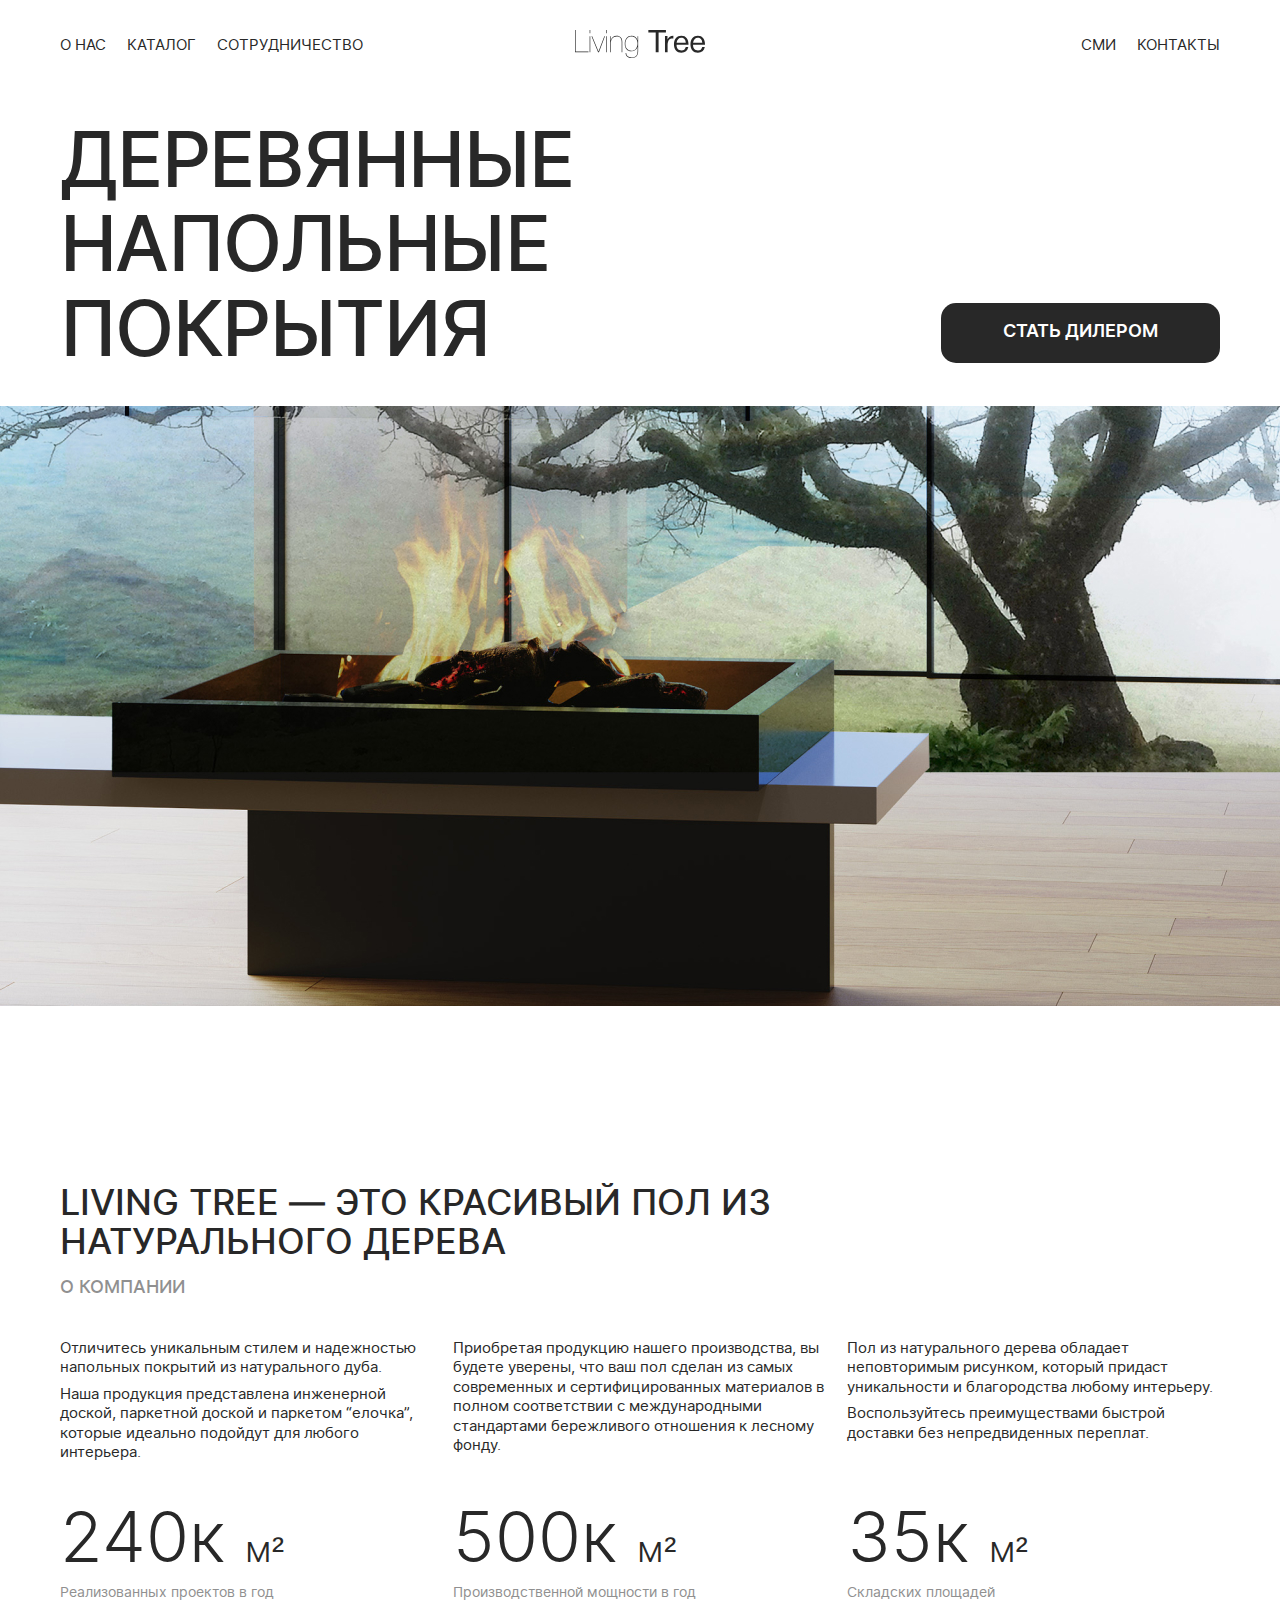
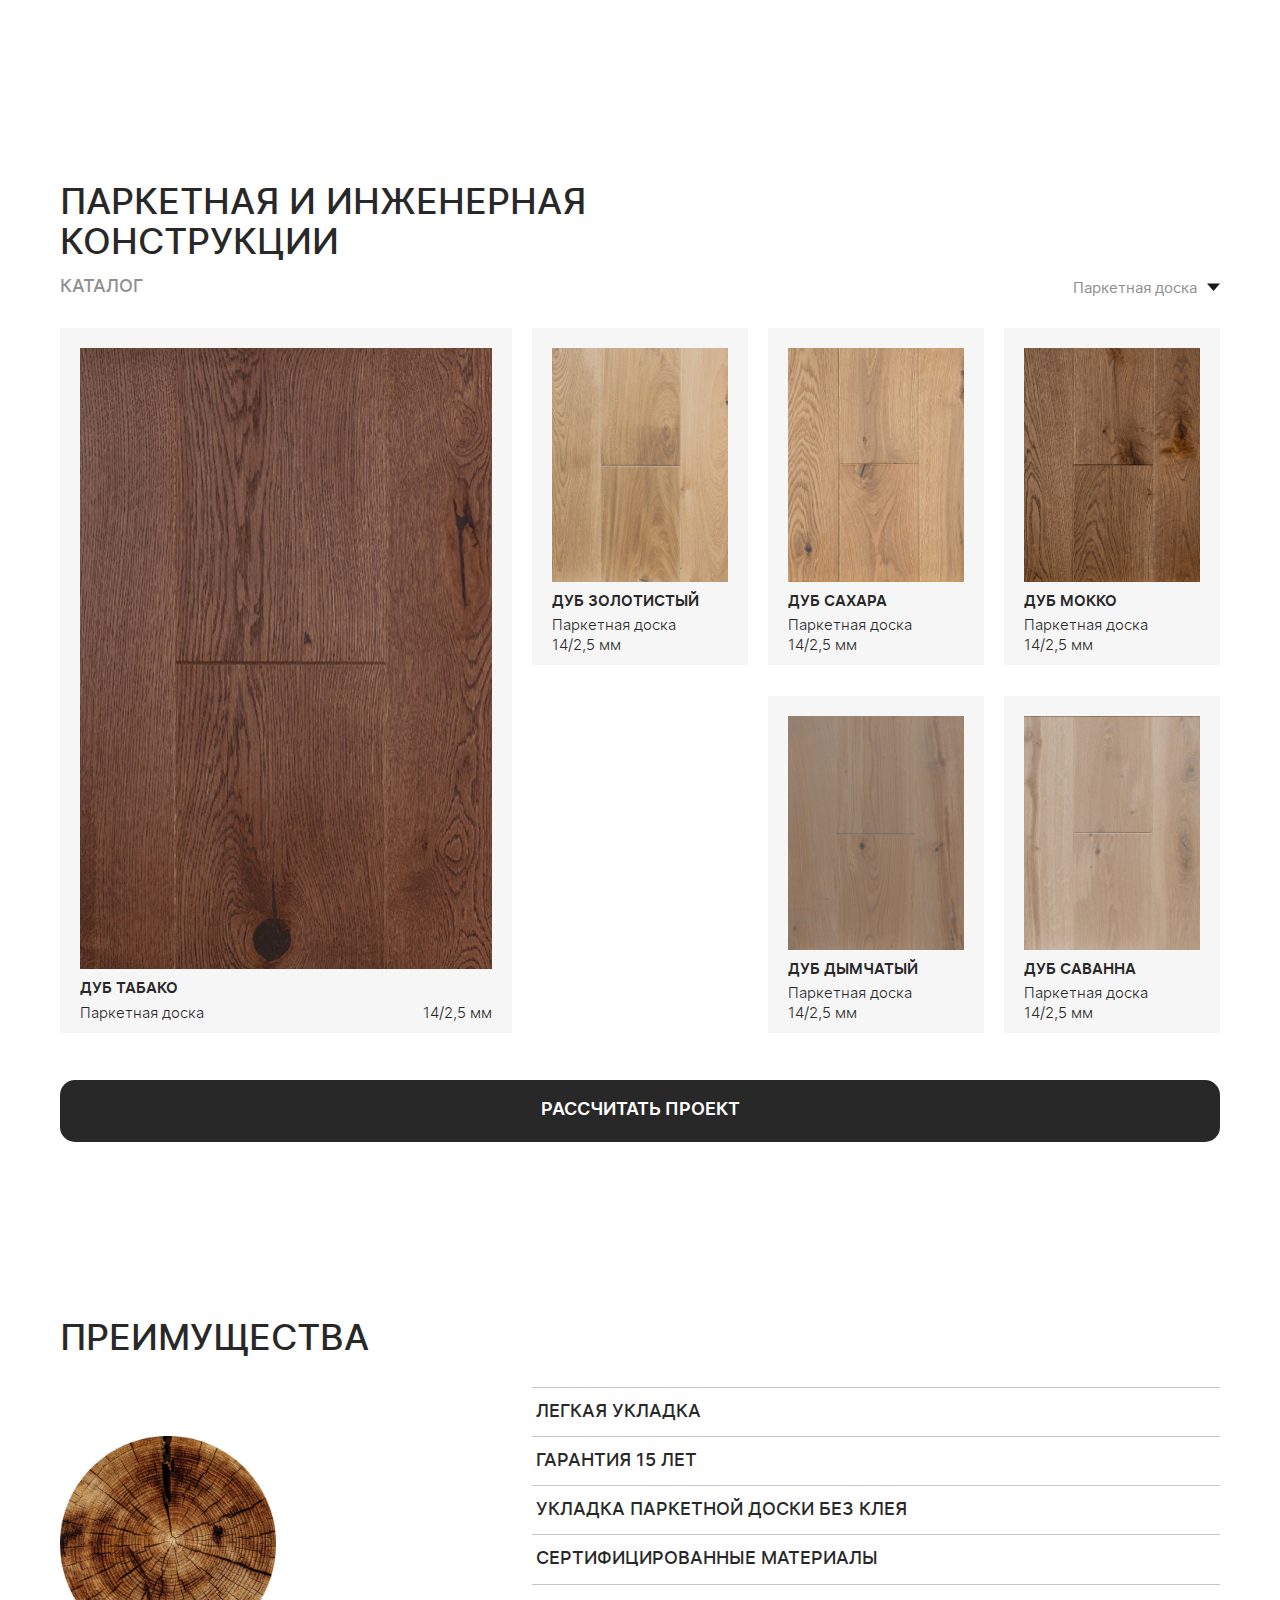
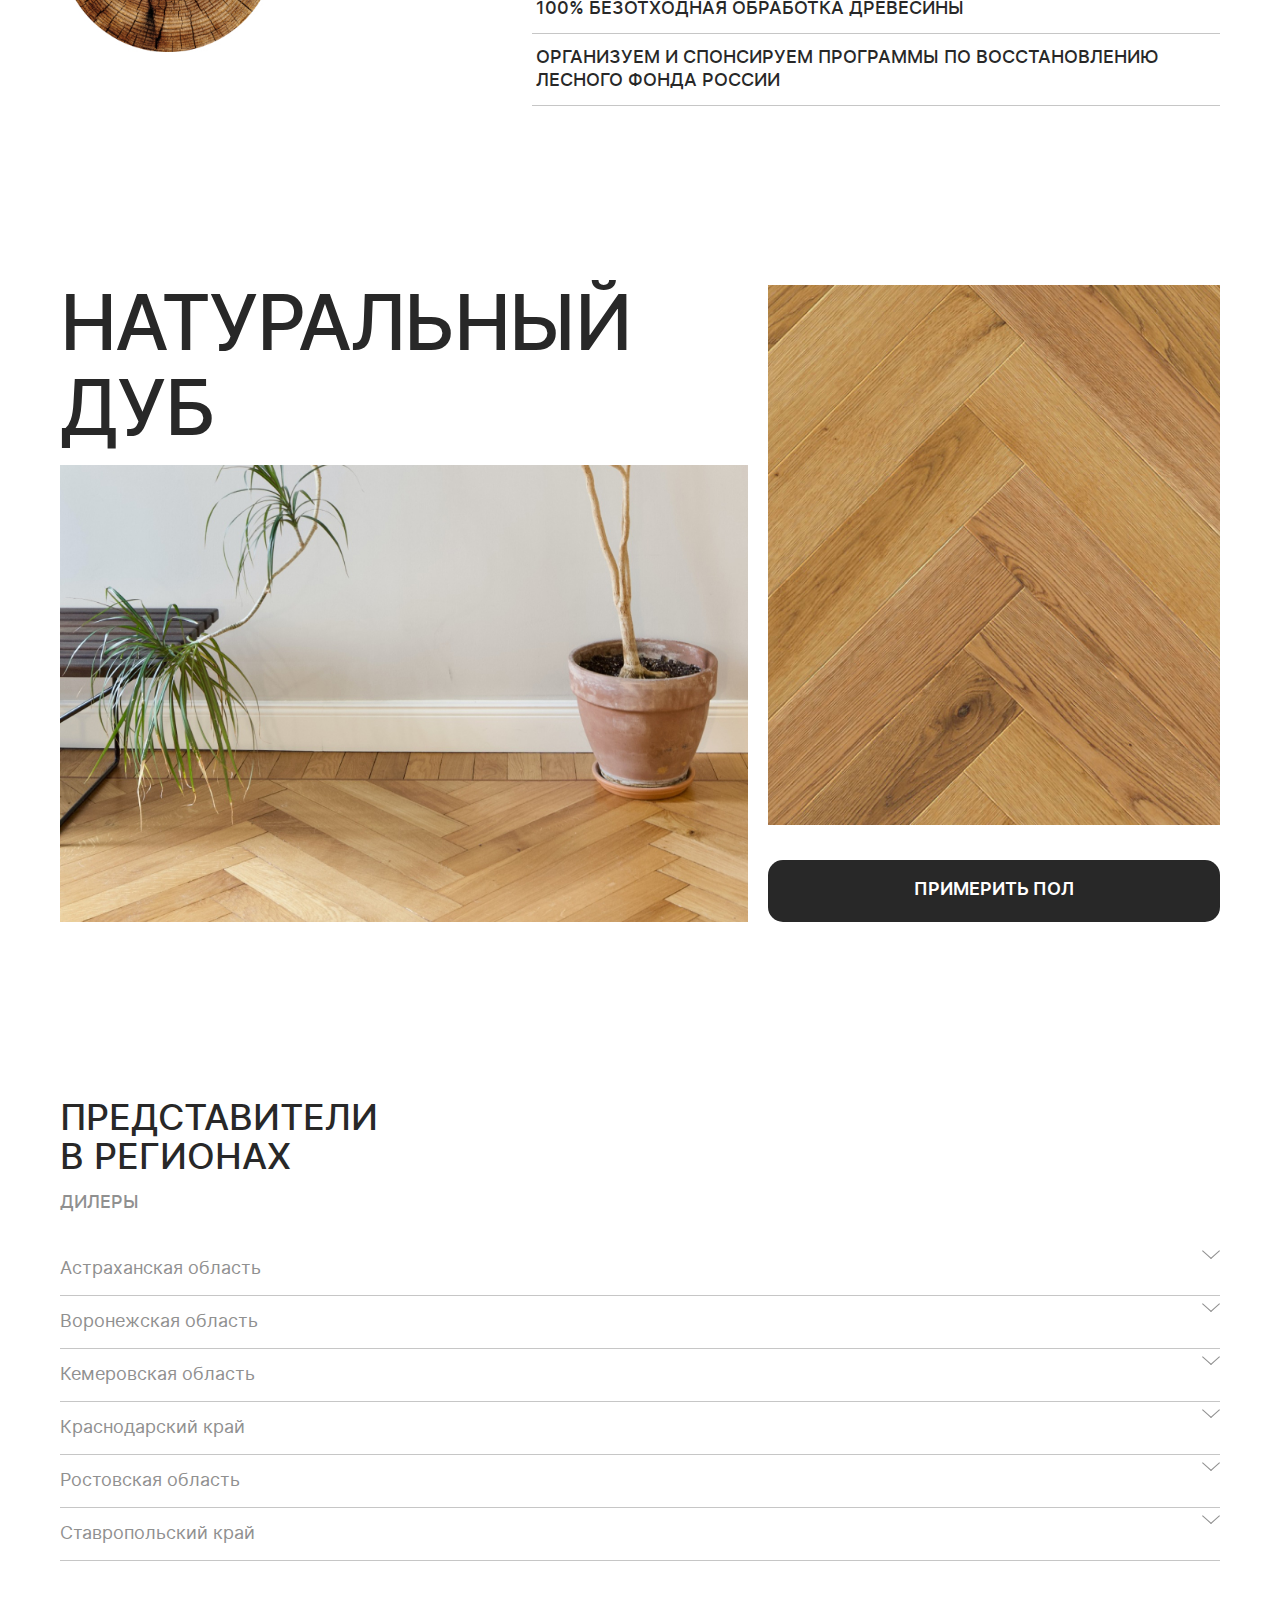
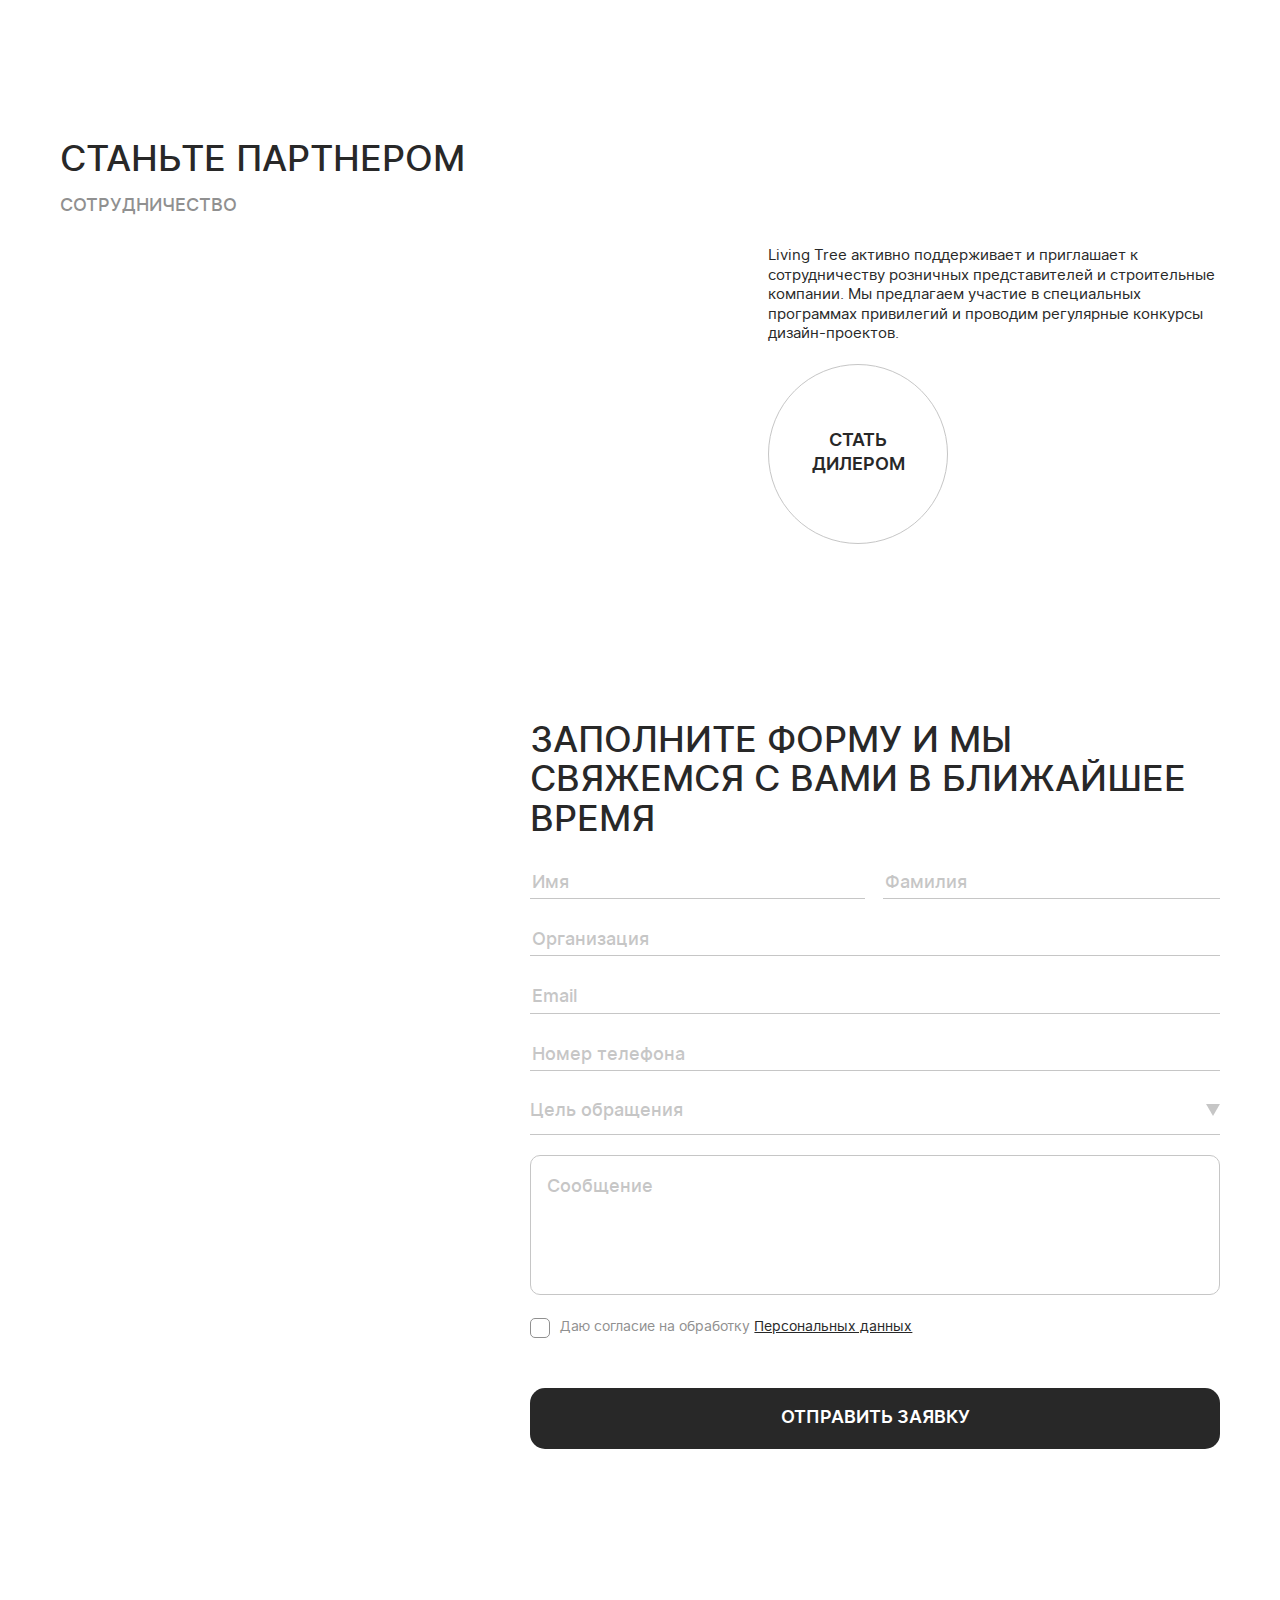
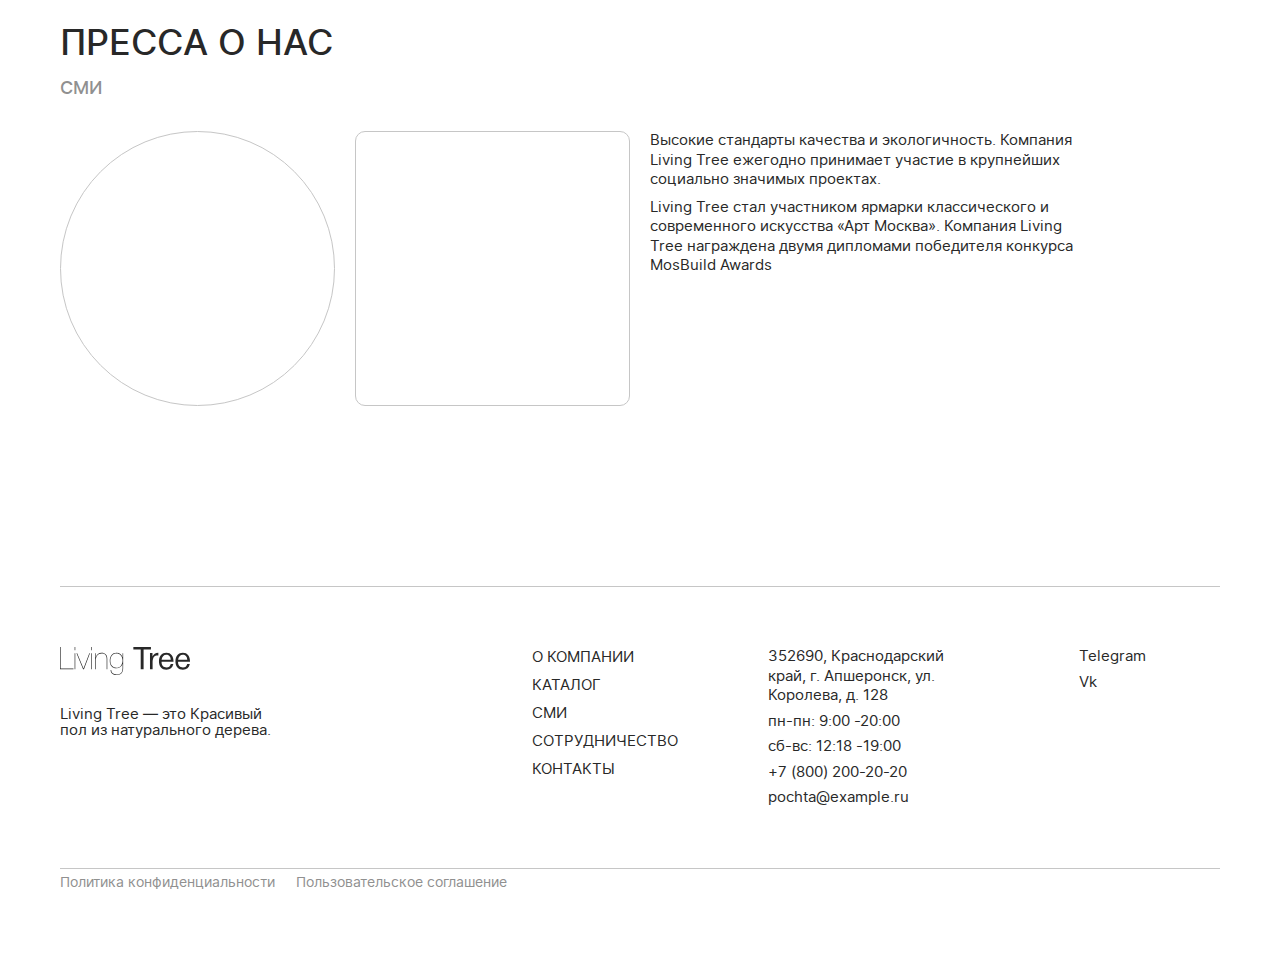
==== commit bd984e4b: "fix changes" ====
--- a/index.html
+++ b/index.html
@@ -1 +1 @@
-<!DOCTYPE html><html lang="ru"><head><meta charset="UTF-8"><meta name="viewport" content="width=device-width,initial-scale=1"><meta name="msapplication-TileColor" content="#da532c"><meta name="theme-color" content="#ffffff"><meta http-equiv="X-UA-Compatible" content="ie=edge"><title>Sit Down Please</title><link rel="preload" href="fonts/./fonts/inter-regular.woff2" as="font" type="font/woff2" crossorigin><link rel="preload" href="fonts/./fonts/inter-medium.woff2" as="font" type="font/woff2" crossorigin><link rel="preload" href="fonts/./fonts/inter-semibold.woff2" as="font" type="font/woff2" crossorigin><link rel="preload" href="fonts/./fonts/inter-ight.woff2" as="font" type="font/woff2" crossorigin><link rel="stylesheet" href="./css/vendor.css"><link rel="stylesheet" href="./choices/choices.min.css"><link rel="stylesheet" href="./swiper/swiper-bundle.min.css"><!--  <link rel="stylesheet" href="./uislider/nouislider.min.css">--><link rel="stylesheet" href="./css/main.css"><script defer="defer" src="./choices/choices.min.js"></script><script defer="defer" src="./swiper/swiper-bundle.min.js"></script><!--  <script defer src="./uislider/nouislider.min.js"></script>--><script defer="defer" src="./lazyload/lazyload.min.js"></script><script defer="defer" src="./js/main.js"></script></head><body id="index"><div class="site-container"><header class="header"><div class="container"><div class="header__content"><div class="header__mobile"><a tabindex="0" class="logo mobile-logo header__mobile-logo"><svg xmlns="http://www.w3.org/2000/svg" width="91" height="20" viewBox="0 0 91 20" fill="none"><path d="M9.44373 15.3988V15.8178H0V0H0.448349V15.3988H9.44373Z" fill="#282828"/><path d="M10.6964 0.00717735V2.27106H10.248V0.00717735H10.6964ZM10.6964 4.44673V15.8176H10.248V4.44673H10.6964Z" fill="#282828"/><path d="M20.9722 4.44677L16.7592 15.8176H16.1756L11.5498 4.44677H12.0195L16.4531 15.3766L20.5167 4.44677H20.9722Z" fill="#282828"/><path d="M22.2462 0.00717735V2.27106H21.7979V0.00717735H22.2462ZM22.2462 4.44673V15.8176H21.7979V4.44673H22.2462Z" fill="#282828"/><path d="M25.0224 4.44687V7.31348C25.2928 6.38 25.7981 5.62292 26.5383 5.0496C27.2784 4.46892 28.1324 4.18226 29.1073 4.18226C30.3954 4.18226 31.3847 4.55712 32.075 5.30685C32.7653 6.05658 33.1069 7.05622 33.1069 8.32046V15.8324H32.6585V8.48217C32.6585 7.32818 32.3739 6.39469 31.8117 5.68172C31.2423 4.96874 30.3599 4.61593 29.1572 4.61593C27.7694 4.61593 26.7304 5.10105 26.0614 6.07128C25.3854 7.04152 25.0509 8.19551 25.0509 9.5259V15.8324H24.6025V4.46157H25.0224V4.44687Z" fill="#282828"/><path d="M44.2078 4.44683V15.068C44.2078 16.7291 43.8306 17.964 43.0763 18.7799C42.3219 19.5957 41.1548 20 39.582 20C38.2939 20 37.2905 19.6986 36.5717 19.0886C35.8529 18.4785 35.4686 17.5965 35.4117 16.4425H35.8387C35.981 18.5299 37.2335 19.5737 39.6034 19.5737C41.169 19.5737 42.2579 19.1841 42.8699 18.3976C43.489 17.6112 43.795 16.4057 43.795 14.774V11.9515C43.4819 12.9584 42.9482 13.7523 42.1938 14.3256C41.4395 14.9063 40.5143 15.1929 39.4112 15.1929C38.0021 15.1929 36.8919 14.7078 36.0664 13.7376C35.2409 12.7673 34.8281 11.4516 34.8281 9.79783C34.8281 8.09257 35.2551 6.72541 36.1162 5.69638C36.9773 4.66734 38.1231 4.15283 39.5607 4.15283C40.6068 4.15283 41.5035 4.46154 42.2507 5.08632C42.998 5.71109 43.5104 6.51961 43.8022 7.50455V4.43949H44.2078V4.44683ZM42.5995 5.98304C41.8166 5.04955 40.7918 4.58649 39.5109 4.58649C38.2299 4.58649 37.2051 5.05691 36.4222 5.99774C35.6394 6.93858 35.248 8.18812 35.248 9.73902C35.248 11.2826 35.6252 12.5101 36.3795 13.4289C37.1339 14.3476 38.1445 14.8034 39.4254 14.8034C40.7847 14.8034 41.8522 14.3109 42.6208 13.3407C43.3894 12.3631 43.7737 11.1429 43.7737 9.67287C43.7737 8.14402 43.3823 6.91652 42.5995 5.98304Z" fill="#282828"/><path d="M63.651 0.00717735V1.83004H58.5128V15.825H56.4917V1.83004H51.3535V0.00717735H63.651Z" fill="#282828"/><path d="M68.8533 4.09397V6.04914C68.7252 6.03444 68.5687 6.02709 68.3765 6.02709C67.7859 6.02709 67.2806 6.12264 66.8464 6.3064C66.4123 6.49015 66.0779 6.73272 65.8217 7.02673C65.5655 7.32074 65.3662 7.6956 65.2096 8.13662C65.0531 8.57763 64.9463 9.026 64.8965 9.46701C64.8467 9.90803 64.8182 10.4152 64.8182 10.9812V15.825H62.9893V4.35858H64.7328V6.82092C65.4801 5.00541 66.8464 4.09397 68.8533 4.09397Z" fill="#282828"/><path d="M79.3285 12.2014C78.7663 14.8696 77.1579 16.2 74.4892 16.2C72.8524 16.2 71.5785 15.6781 70.6533 14.6197C69.7282 13.5612 69.2656 12.1059 69.2656 10.2463C69.2656 8.39398 69.7424 6.89453 70.696 5.74789C71.6497 4.60125 72.8951 4.02793 74.4252 4.02793C76.1331 4.02793 77.3999 4.6233 78.2183 5.81404C79.0438 7.00478 79.4566 8.51159 79.4566 10.3345V10.5991H71.1088L71.0875 10.7314C71.0875 11.9442 71.3935 12.8997 72.0126 13.598C72.6318 14.2962 73.4786 14.6417 74.5533 14.6417C75.3574 14.6417 75.9908 14.4506 76.4534 14.061C76.916 13.6788 77.2789 13.0541 77.5422 12.1941H79.3285V12.2014ZM77.5636 9.07021C77.4782 7.97502 77.1579 7.12239 76.5957 6.50497C76.0335 5.88754 75.3005 5.58618 74.3825 5.58618C73.4929 5.58618 72.7527 5.8949 72.1692 6.51967C71.5785 7.14444 71.2298 7.98972 71.1159 9.07756H77.5636V9.07021Z" fill="#282828"/><path d="M90.8786 12.2014C90.3164 14.8696 88.708 16.2 86.0393 16.2C84.4025 16.2 83.1215 15.6781 82.1963 14.6197C81.2712 13.5686 80.8086 12.1059 80.8086 10.2463C80.8086 8.39398 81.2854 6.89453 82.239 5.74789C83.1926 4.60125 84.4381 4.02793 85.9681 4.02793C87.6761 4.02793 88.9429 4.6233 89.7613 5.81404C90.5868 7.00478 90.9995 8.51159 90.9995 10.3345V10.5991H82.6518L82.6304 10.7314C82.6304 11.9442 82.9364 12.8997 83.5556 13.598C84.1747 14.2962 85.0145 14.6417 86.0962 14.6417C86.9004 14.6417 87.5338 14.4506 87.9963 14.061C88.4589 13.6788 88.8219 13.0541 89.0852 12.1941H90.8786V12.2014ZM89.1137 9.07021C89.0283 7.97502 88.708 7.12239 88.1458 6.50497C87.5836 5.88754 86.8506 5.58618 85.9325 5.58618C85.043 5.58618 84.3028 5.8949 83.7193 6.51967C83.1357 7.14444 82.7799 7.98972 82.666 9.07756H89.1137V9.07021Z" fill="#282828"/></svg> </a><button class="burger--open btn-reset header__burger-open"><svg xmlns="http://www.w3.org/2000/svg" width="20" height="16" viewBox="0 0 20 16" fill="none"><rect y="14" width="20" height="2" fill="#282828"/><rect y="7" width="20" height="2" fill="#282828"/><rect width="20" height="2" fill="#282828"/></svg></button></div><div class="header__menu"><nav class="header__nav"><div class="header__list"><div class="header__list-left"><a href="#about" tabindex="0" class="header__link js-header-link link-title-1">О нас</a> <a href="#catalog" tabindex="0" class="header__link js-header-link link-title-1">Каталог</a> <a href="#partners" tabindex="0" class="header__link js-header-link link-title-1">сотрудничество</a></div><div class="header__list-center"><a tabindex="0" class="desktop-logo logo"><svg xmlns="http://www.w3.org/2000/svg" width="130" height="28" viewBox="0 0 130 28" fill="none"><path d="M13.491 21.5583V22.1449H0V0H0.640499V21.5583H13.491Z" fill="#282828"/><path d="M15.2803 0.00992775V3.17936H14.6398V0.00992775H15.2803ZM15.2803 6.22531V22.1445H14.6398V6.22531H15.2803Z" fill="#282828"/><path d="M29.9609 6.22548L23.9423 22.1447H23.1086L16.5004 6.22548H17.1713L23.5051 21.5273L29.3102 6.22548H29.9609Z" fill="#282828"/><path d="M31.7806 0.00992775V3.17936H31.1401V0.00992775H31.7806ZM31.7806 6.22531V22.1445H31.1401V6.22531H31.7806Z" fill="#282828"/><path d="M35.7457 6.22562V10.2389C36.132 8.93199 36.8539 7.87208 37.9112 7.06943C38.9685 6.25649 40.1885 5.85516 41.5813 5.85516C43.4215 5.85516 44.8346 6.37997 45.8208 7.42959C46.8069 8.47921 47.2949 9.8787 47.2949 11.6486V22.1654H46.6544V11.875C46.6544 10.2594 46.2478 8.95257 45.4446 7.95441C44.6313 6.95624 43.3706 6.46231 41.6525 6.46231C39.67 6.46231 38.1857 7.14147 37.23 8.49979C36.2642 9.85812 35.7864 11.4737 35.7864 13.3363V22.1654H35.1459V6.2462H35.7457V6.22562Z" fill="#282828"/><path d="M63.1547 6.22557V21.0952C63.1547 23.4208 62.6158 25.1496 61.5382 26.2918C60.4605 27.434 58.7932 28 56.5464 28C54.7062 28 53.2728 27.5781 52.2459 26.724C51.2191 25.8699 50.6701 24.6351 50.5888 23.0195H51.1988C51.4021 25.9419 53.1914 27.4032 56.5769 27.4032C58.8135 27.4032 60.369 26.8578 61.2434 25.7567C62.1279 24.6556 62.565 22.968 62.565 20.6835V16.732C62.1177 18.1418 61.3552 19.2532 60.2775 20.0558C59.1999 20.8688 57.8782 21.2701 56.3024 21.2701C54.2894 21.2701 52.7034 20.5909 51.5241 19.2326C50.3448 17.8743 49.7551 16.0323 49.7551 13.717C49.7551 11.3296 50.3651 9.41558 51.5953 7.97493C52.8254 6.53428 54.4622 5.81396 56.5159 5.81396C58.0104 5.81396 59.2914 6.24616 60.3589 7.12084C61.4263 7.99552 62.1584 9.12746 62.5752 10.5064V6.21528H63.1547V6.22557ZM60.857 8.37625C59.7387 7.06937 58.2747 6.42109 56.4447 6.42109C54.6148 6.42109 53.1508 7.07967 52.0324 8.39684C50.9141 9.714 50.355 11.4634 50.355 13.6346C50.355 15.7956 50.8938 17.5141 51.9714 18.8004C53.0491 20.0867 54.4927 20.7247 56.3227 20.7247C58.2645 20.7247 59.7895 20.0353 60.8875 18.6769C61.9855 17.3083 62.5345 15.6001 62.5345 13.542C62.5345 11.4016 61.9754 9.68313 60.857 8.37625Z" fill="#282828"/><path d="M90.9298 0.00992775V2.56194H83.5895V22.1548H80.7022V2.56194H73.3619V0.00992775H90.9298Z" fill="#282828"/><path d="M98.3616 5.73156V8.4688C98.1786 8.44822 97.955 8.43793 97.6805 8.43793C96.8367 8.43793 96.1148 8.57169 95.4946 8.82895C94.8745 9.08621 94.3967 9.42581 94.0307 9.83742C93.6647 10.249 93.38 10.7738 93.1563 11.3913C92.9327 12.0087 92.7802 12.6364 92.709 13.2538C92.6378 13.8712 92.5972 14.5813 92.5972 15.3736V22.155H89.9844V6.10201H92.4752V9.54929C93.5427 7.00757 95.4947 5.73156 98.3616 5.73156Z" fill="#282828"/><path d="M113.327 17.082C112.524 20.8174 110.226 22.68 106.414 22.68C104.075 22.68 102.255 21.9493 100.934 20.4675C99.6121 18.9857 98.9513 16.9482 98.9513 14.3448C98.9513 11.7516 99.6324 9.65234 100.995 8.04705C102.357 6.44175 104.136 5.6391 106.322 5.6391C108.762 5.6391 110.572 6.47262 111.741 8.13966C112.92 9.8067 113.51 11.9162 113.51 14.4682V14.8387H101.584L101.554 15.0239C101.554 16.7218 101.991 18.0596 102.876 19.0372C103.76 20.0147 104.97 20.4984 106.505 20.4984C107.654 20.4984 108.559 20.2308 109.22 19.6855C109.88 19.1504 110.399 18.2757 110.775 17.0717H113.327V17.082ZM110.806 12.6983C110.684 11.165 110.226 9.97134 109.423 9.10695C108.62 8.24256 107.573 7.82066 106.261 7.82066C104.99 7.82066 103.933 8.25286 103.099 9.12754C102.255 10.0022 101.757 11.1856 101.595 12.7086H110.806V12.6983Z" fill="#282828"/><path d="M129.827 17.082C129.024 20.8174 126.726 22.68 122.914 22.68C120.576 22.68 118.746 21.9493 117.424 20.4675C116.102 18.996 115.442 16.9482 115.442 14.3448C115.442 11.7516 116.123 9.65234 117.485 8.04705C118.847 6.44175 120.626 5.6391 122.812 5.6391C125.252 5.6391 127.062 6.47262 128.231 8.13966C129.41 9.8067 130 11.9162 130 14.4682V14.8387H118.075L118.044 15.0239C118.044 16.7218 118.481 18.0596 119.366 19.0372C120.25 20.0147 121.45 20.4984 122.995 20.4984C124.144 20.4984 125.049 20.2308 125.71 19.6855C126.371 19.1504 126.889 18.2757 127.265 17.0717H129.827V17.082ZM127.306 12.6983C127.184 11.165 126.726 9.97134 125.923 9.10695C125.12 8.24256 124.073 7.82066 122.761 7.82066C121.491 7.82066 120.433 8.25286 119.6 9.12754C118.766 10.0022 118.258 11.1856 118.095 12.7086H127.306V12.6983Z" fill="#282828"/></svg></a></div><div class="header__list-right"><a href="#press" tabindex="0" class="header__link js-header-link link-title-1">сми</a> <a href="#footer" tabindex="0" class="header__link js-header-link link-title-1">Контакты</a></div></div></nav><button class="header__burger-close burger--close btn-reset"><svg xmlns="http://www.w3.org/2000/svg" width="34" height="34" viewBox="0 0 34 34" fill="none"><line x1="8.3448" y1="8.62571" x2="25.3154" y2="25.5963" stroke="#909090" stroke-width="2"/><line x1="25.3136" y1="8.34304" x2="8.34299" y2="25.3136" stroke="#909090" stroke-width="2"/></svg></button></div></div></div></header><main class="main"><div class="hero"><div class="hero__content"><div class="hero__top"><div class="container"><div class="hero__top-box"><h1 class="h1 hero__title">деревянные напольные покрытия</h1><a href="#partners" class="btn-reset btn-title btn-black hero__btn">стать дилером</a></div></div></div><div class="hero__bottom"><img src="./img/Hero.jpg"></div></div></div><div id="about" class="about"><div class="container"><div class="about__box"><div class="about__title-box"><h2 class="about__title h2">Living Tree — это Красивый пол из натурального дерева</h2><h3 class="about__title-second h3">О компании</h3></div><div class="about__descr about__descr-one"><p class="text1 about__descr-text">Отличитесь уникальным стилем и надежностью напольных покрытий из натурального дуба.</p><p class="text1 about__descr-text">Наша продукция представлена инженерной доской, паркетной доской и паркетом “елочка”, которые идеально подойдут для любого интерьера.</p></div><div class="about__descr about__descr-two"><p class="text1 about__descr-text">Приобретая продукцию нашего производства, вы будете уверены, что ваш пол сделан из самых современных и сертифицированных материалов в полном соответствии с международными стандартами бережливого отношения к лесному фонду.</p></div><div class="about__descr about__descr-three"><p class="text1 about__descr-text">Пол из натурального дерева обладает неповторимым рисунком, который придаст уникальности и благородства любому интерьеру.</p><p class="text1 about__descr-text">Воспользуйтесь преимуществами быстрой доставки без непредвиденных переплат.</p></div><div class="about__descr-meter about__descr-meter-one"><div class="num1 about__descr-meter-num">240к <span class="num2">м²</span></div><div class="descr about__descr-meter-bottom">Реализованных проектов в год</div></div><div class="about__descr-meter about__descr-meter-two"><div class="num1 about__descr-meter-num">500к <span class="num2">м²</span></div><div class="descr about__descr-meter-bottom">Производственной мощности в год</div></div><div class="about__descr-meter about__descr-meter-three"><div class="num1 about__descr-meter-num">35к <span class="num2">м²</span></div><div class="descr about__descr-meter-bottom">Складских площадей</div></div></div></div></div><div id="catalog" class="catalog"><div class="catalog__box"><div class="container"><h2 class="h2 catalog__title">паркетная и инженерная конструкции</h2><div class="catalog__second"><h3 class="h3 catalog__second-title">Каталог</h3><div class="catalog__sort"><span class="text1 catalog__sort-label">Сортировать по:</span><div name="sort" class="catalog__sort-select"><button class="btn-reset catalog__sort-select-head text1"><span class="text1 catalog__sort-select-head-text">Паркетная доска </span><span class="catalog__sort-select-head-svg"><svg xmlns="http://www.w3.org/2000/svg" width="13" height="8" viewBox="0 0 13 8" fill="none"><path d="M6.5 8L0.00480938 0.5L12.9952 0.5L6.5 8Z" fill="#181818"/></svg></span></button><ul class="list-reset catalog__sort-select-body"><li data-sort="1" class="catalog__sort-select-body-item text1">Инженерная доска</li><li data-sort="2" class="catalog__sort-select-body-item text1 is-active">Паркетная доска</li><li data-sort="3" class="catalog__sort-select-body-item text1">Английская елочка</li><li data-sort="4" class="catalog__sort-select-body-item text1">Французская елочка</li></ul></div></div></div></div><div class="catalog__swipers"><div data-path="1" class="catalog__swiper"><div class="catalog__main"><div class="catalog__card"><div class="catalog__img"><img loading="lazy" class="catalog__img-pic" src="./img/Дуб табако.jpg"></div><div class="catalog__info"><h3 class="h4 catalog__info-name">Дуб Табако</h3><div class="catalog__info-inf"><span class="text-card catalog__info-type">Инженерная доска</span> <span class="text-card catalog__info-dimensions">12/2,5 мм</span></div></div></div><div class="catalog__card"><div class="catalog__img"><img loading="lazy" class="catalog__img-pic" src="./img/Дуб золотистый.jpg"></div><div class="catalog__info"><h3 class="h4 catalog__info-name">Дуб Золотистый</h3><div class="catalog__info-inf"><span class="text-card catalog__info-type">Инженерная доска</span> <span class="text-card catalog__info-dimensions">12/2,5 мм</span></div></div></div><div class="catalog__card"><div class="catalog__img"><img loading="lazy" class="catalog__img-pic" src="./img/Дуб сахара.jpg"></div><div class="catalog__info"><h3 class="h4 catalog__info-name">Дуб Сахара</h3><div class="catalog__info-inf"><span class="text-card catalog__info-type">Инженерная доска</span> <span class="text-card catalog__info-dimensions">12/2,5 мм</span></div></div></div><div class="catalog__card"><div class="catalog__img"><img loading="lazy" class="catalog__img-pic" src="./img/Дуб мокко.jpg"></div><div class="catalog__info"><h3 class="h4 catalog__info-name">Дуб Мокко</h3><div class="catalog__info-inf"><span class="text-card catalog__info-type">Инженерная доска</span> <span class="text-card catalog__info-dimensions">12/2,5 мм</span></div></div></div><div class="catalog__card"><div class="catalog__img"><img loading="lazy" class="catalog__img-pic" src="./img/Дуб дымчатый.jpg"></div><div class="catalog__info"><h3 class="h4 catalog__info-name">Дуб Дымчатый</h3><div class="catalog__info-inf"><span class="text-card catalog__info-type">Инженерная доска</span> <span class="text-card catalog__info-dimensions">12/2,5 мм</span></div></div></div><div class="catalog__card"><div class="catalog__img"><img loading="lazy" class="catalog__img-pic" src="./img/Дуб саванна.jpg"></div><div class="catalog__info"><h3 class="h4 catalog__info-name">Дуб Саванна</h3><div class="catalog__info-inf"><span class="text-card catalog__info-type">Инженерная доска</span> <span class="text-card catalog__info-dimensions">12/2,5 мм</span></div></div></div></div></div><div data-path="2" class="catalog__swiper"><div class="catalog__main"><div class="catalog__card"><div class="catalog__img"><img loading="lazy" class="catalog__img-pic" src="./img/Дуб табако.jpg"></div><div class="catalog__info"><h3 class="h4 catalog__info-name">Дуб Табако</h3><div class="catalog__info-inf"><span class="text-card catalog__info-type">Паркетная доска</span> <span class="text-card catalog__info-dimensions">14/2,5 мм</span></div></div></div><div class="catalog__card"><div class="catalog__img"><img loading="lazy" class="catalog__img-pic" src="./img/Дуб золотистый.jpg"></div><div class="catalog__info"><h3 class="h4 catalog__info-name">Дуб Золотистый</h3><div class="catalog__info-inf"><span class="text-card catalog__info-type">Паркетная доска</span> <span class="text-card catalog__info-dimensions">14/2,5 мм</span></div></div></div><div class="catalog__card"><div class="catalog__img"><img loading="lazy" class="catalog__img-pic" src="./img/Дуб сахара.jpg"></div><div class="catalog__info"><h3 class="h4 catalog__info-name">Дуб Сахара</h3><div class="catalog__info-inf"><span class="text-card catalog__info-type">Паркетная доска</span> <span class="text-card catalog__info-dimensions">14/2,5 мм</span></div></div></div><div class="catalog__card"><div class="catalog__img"><img loading="lazy" class="catalog__img-pic" src="./img/Дуб мокко.jpg"></div><div class="catalog__info"><h3 class="h4 catalog__info-name">Дуб Мокко</h3><div class="catalog__info-inf"><span class="text-card catalog__info-type">Паркетная доска</span> <span class="text-card catalog__info-dimensions">14/2,5 мм</span></div></div></div><div class="catalog__card"><div class="catalog__img"><img loading="lazy" class="catalog__img-pic" src="./img/Дуб дымчатый.jpg"></div><div class="catalog__info"><h3 class="h4 catalog__info-name">Дуб Дымчатый</h3><div class="catalog__info-inf"><span class="text-card catalog__info-type">Паркетная доска</span> <span class="text-card catalog__info-dimensions">14/2,5 мм</span></div></div></div><div class="catalog__card"><div class="catalog__img"><img loading="lazy" class="catalog__img-pic" src="./img/Дуб саванна.jpg"></div><div class="catalog__info"><h3 class="h4 catalog__info-name">Дуб Саванна</h3><div class="catalog__info-inf"><span class="text-card catalog__info-type">Паркетная доска</span> <span class="text-card catalog__info-dimensions">14/2,5 мм</span></div></div></div></div></div><div data-path="3" class="catalog__swiper"><div class="catalog__main"><div class="catalog__card"><div class="catalog__img"><img loading="lazy" class="catalog__img-pic" src="./img/English-Дуб-табако.png"></div><div class="catalog__info"><h3 class="h4 catalog__info-name">Дуб Табако</h3><div class="catalog__info-inf"><span class="text-card catalog__info-type">Английская елочка</span> <span class="text-card catalog__info-dimensions">12/2,5 мм</span></div></div></div><div class="catalog__card"><div class="catalog__img"><img loading="lazy" class="catalog__img-pic" src="./img/English-Дуб-золотистый.jpg"></div><div class="catalog__info"><h3 class="h4 catalog__info-name">Дуб Золотистый</h3><div class="catalog__info-inf"><span class="text-card catalog__info-type">Английская елочка</span> <span class="text-card catalog__info-dimensions">12/2,5 мм</span></div></div></div><div class="catalog__card"><div class="catalog__img"><img loading="lazy" class="catalog__img-pic" src="./img/English-Дуб-сахара.jpg"></div><div class="catalog__info"><h3 class="h4 catalog__info-name">Дуб Сахара</h3><div class="catalog__info-inf"><span class="text-card catalog__info-type">Английская елочка</span> <span class="text-card catalog__info-dimensions">12/2,5 мм</span></div></div></div><div class="catalog__card"><div class="catalog__img"><img loading="lazy" class="catalog__img-pic" src="./img/English-Дуб-мокко.jpg"></div><div class="catalog__info"><h3 class="h4 catalog__info-name">Дуб Мокко</h3><div class="catalog__info-inf"><span class="text-card catalog__info-type">Английская елочка</span> <span class="text-card catalog__info-dimensions">12/2,5 мм</span></div></div></div><div class="catalog__card"><div class="catalog__img"><img loading="lazy" class="catalog__img-pic" src="./img/English-Дуб-дымчатый.jpg"></div><div class="catalog__info"><h3 class="h4 catalog__info-name">Дуб Дымчатый</h3><div class="catalog__info-inf"><span class="text-card catalog__info-type">Английская елочка</span> <span class="text-card catalog__info-dimensions">12/2,5 мм</span></div></div></div><div class="catalog__card"><div class="catalog__img"><img loading="lazy" class="catalog__img-pic" src="./img/English-Дуб-саванна.jpg"></div><div class="catalog__info"><h3 class="h4 catalog__info-name">Дуб Саванна</h3><div class="catalog__info-inf"><span class="text-card catalog__info-type">Английская елочка</span> <span class="text-card catalog__info-dimensions">12/2,5 мм</span></div></div></div></div></div><div data-path="4" class="catalog__swiper"><div class="catalog__main"><div class="catalog__card"><div class="catalog__img"><img loading="lazy" class="catalog__img-pic" src="./img/France-Дуб-табако.jpg"></div><div class="catalog__info"><h3 class="h4 catalog__info-name">Дуб Табако</h3><div class="catalog__info-inf"><span class="text-card catalog__info-type">Французская елочка</span> <span class="text-card catalog__info-dimensions">12/2,5 мм</span></div></div></div><div class="catalog__card"><div class="catalog__img"><img loading="lazy" class="catalog__img-pic" src="./img/France-Дуб-золотистый.jpg"></div><div class="catalog__info"><h3 class="h4 catalog__info-name">Дуб Золотистый</h3><div class="catalog__info-inf"><span class="text-card catalog__info-type">Французская елочка</span> <span class="text-card catalog__info-dimensions">12/2,5 мм</span></div></div></div><div class="catalog__card"><div class="catalog__img"><img loading="lazy" class="catalog__img-pic" src="./img/France-Дуб-сахара.jpg"></div><div class="catalog__info"><h3 class="h4 catalog__info-name">Дуб Сахара</h3><div class="catalog__info-inf"><span class="text-card catalog__info-type">Французская елочка</span> <span class="text-card catalog__info-dimensions">12/2,5 мм</span></div></div></div><div class="catalog__card"><div class="catalog__img"><img loading="lazy" class="catalog__img-pic" src="./img/France-Дуб-мокко.jpg"></div><div class="catalog__info"><h3 class="h4 catalog__info-name">Дуб Мокко</h3><div class="catalog__info-inf"><span class="text-card catalog__info-type">Французская елочка</span> <span class="text-card catalog__info-dimensions">12/2,5 мм</span></div></div></div><div class="catalog__card"><div class="catalog__img"><img loading="lazy" class="catalog__img-pic" src="./img/France-Дуб-дымчатый.jpg"></div><div class="catalog__info"><h3 class="h4 catalog__info-name">Дуб Дымчатый</h3><div class="catalog__info-inf"><span class="text-card catalog__info-type">Французская елочка</span> <span class="text-card catalog__info-dimensions">12/2,5 мм</span></div></div></div><div class="catalog__card"><div class="catalog__img"><img loading="lazy" class="catalog__img-pic" src="./img/France-Дуб-саванна.jpg"></div><div class="catalog__info"><h3 class="h4 catalog__info-name">Дуб Саванна</h3><div class="catalog__info-inf"><span class="text-card catalog__info-type">Французская елочка</span> <span class="text-card catalog__info-dimensions">12/2,5 мм</span></div></div></div></div></div></div><div class="catalog__footer"><div class="container"><button class="btn-reset btn-title btn-black catalog__btn">рассчитать проект</button></div></div></div></div><div class="advantage"><div class="container"><div class="advantage__content"><h2 class="h2 advantage__title">Преимущества</h2><div class="advantage__box"><div class="advantage__tree"><img class="advantage__tree-img" src="./img/Дерево срез.jpg" loading="lazy"></div><div class="advantage__img"><!--                    <div data-img="1" class="advantage__img-box">--><!--                        <img class="advantage__img-box-pic" src="./img/Легкая-укладка.jpg">--><!--                    </div>--><!--                    <div data-img="2" class="advantage__img-box">--><!--                        <img class="advantage__img-box-pic" src="./img/Гарантия-15-лет.jpg">--><!--                    </div>--><!--                    <div data-img="3" class="advantage__img-box">--><!--                        <img class="advantage__img-box-pic" src="./img/Укладка-паркеьной-доски-без-клея.jpg">--><!--                    </div>--><!--                    <div data-img="4" class="advantage__img-box">--><!--                        <img class="advantage__img-box-pic" src="./img/Сертефецированные-материалы.jpg">--><!--                    </div>--><!--                    <div data-img="5" class="advantage__img-box">--><!--                        <img class="advantage__img-box-pic" src="./img/100_Безотходная-обработка-древесины.jpg">--><!--                    </div>--><!--                    <div data-img="6" class="advantage__img-box">--><!--                        <img class="advantage__img-box-pic" src="./img/Востановление-лесного-фонда.jpg">--><!--                    </div>--></div><div class="advantage__descr"><ul class="advantage__list list-reset"><li data-pathimg="1" class="advantage__item"><p class="text2">Легкая укладка</p><div class="advantage__item-img"><img src="./img/Легкая-укладка.jpg"></div></li><li data-pathimg="2" class="advantage__item text2"><p class="text2">Гарантия 15 лет</p><div class="advantage__item-img"><img src="./img/Гарантия-15-лет.jpg"></div></li><li data-pathimg="3" class="advantage__item text2"><p class="text2">Укладка паркетной доски без клея</p><div class="advantage__item-img advantage__item-img-3"><img src="./img/Укладка-паркеьной-доски-без-клея.jpg"></div></li><li data-pathimg="4" class="advantage__item text2"><p class="text2">Сертифицированные материалы</p><div class="advantage__item-img advantage__item-img-4"><img src="./img/Сертефецированные-материалы.jpg"></div></li><li data-pathimg="5" class="advantage__item text2"><p class="text2">100% безотходная обработка древесины</p><div class="advantage__item-img advantage__item-img-5"><img src="./img/100_Безотходная-обработка-древесины.jpg"></div></li><li data-pathimg="6" class="advantage__item text2"><p class="text2">Организуем и спонсируем программы по восстановлению лесного фонда России</p><div class="advantage__item-img advantage__item-img-6"><img src="./img/Востановление-лесного-фонда.jpg"></div></li></ul></div></div></div></div></div><div class="natural"><div class="container"><div class="natural__content"><h2 class="h1 natural__title">Натуральный дуб</h2><div class="natural__parquet-one"><img loading="lazy" class="natural__parquet-img" src="./img/Паркет.jpg"></div><div class="natural__parquet-two"><img loading="lazy" src="./img/Паркет1.jpg" class="natural__parquet-img"></div><button class="natural__btn btn-reset btn-black btn-title">примерить пол</button></div></div></div><div class="dealers"><div class="container"><div class="dealers__content"><h2 class="h2 dealers__title">представители в регионах</h2><h3 class="h3 dealers__title-second">дилеры</h3><div class="dealers__cities"><div class="dealers__item"><div class="dealers__head"><span class="dealers__head-text text3">Воронежская область</span> <span class="dealers__head-svg"><svg xmlns="http://www.w3.org/2000/svg" width="18" height="9" viewBox="0 0 18 9" fill="none"><line y1="-0.5" x2="12.0076" y2="-0.5" transform="matrix(0.745739 -0.666238 0.745739 0.666238 9.04541 9)" stroke="#909090"/><line y1="-0.5" x2="12.0076" y2="-0.5" transform="matrix(0.745739 0.666238 -0.745739 0.666238 0 1)" stroke="#909090"/></svg></span></div><div class="dealers__body"><div class="dealers__body-grid"><div class="dealers__body-empty-not"></div><ul class="list-reset dealers__body-list"><li class="dealers__body-item"><h4 class="text5 dealers__body-item-name">Паркет Дизайн</h4><div class="dealers__body-item-descr text6">г. Сочи ул. Яна Фабрициуса 2/9</div><a href="tel:+79882330089" class="text6 dealers__body-item-descr">+7 (988) 233-00-89</a> <a href="office@parketds.ru" class="link-text dealers__body-item-descr">office@parketds.ru</a> <a href="parketds.ru" class="link-text dealers__body-item-descr">parketds.ru</a></li><li class="dealers__body-item"><h4 class="text5 dealers__body-item-name">Евроотделка</h4><div class="dealers__body-item-descr text6">г. Новороссийск ул. Золотая Рыбка, 1Б/1</div><a href="tel:+79883156565" class="text6 dealers__body-item-descr">+7 (988) 315-65-65</a> <a href="evrootdel.ka@mail.ru" class="link-text dealers__body-item-descr">evrootdel.ka@mail.ru</a> <a href="evrootdel-ka.ru" class="link-text dealers__body-item-descr">evrootdel-ka.ru</a></li><li class="dealers__body-item"><h4 class="text5 dealers__body-item-name">POL-Shop</h4><div class="dealers__body-item-descr text6">г. Сочи ул. Ясногорская улица, 16/7</div><a href="tel:+79250393299" class="text6 dealers__body-item-descr">+7 (925) 039-32-99</a></li><li class="dealers__body-item"><h4 class="text5 dealers__body-item-name">EstroDecor</h4><div class="dealers__body-item-descr text6">г. Сочи ул. Яна Фабрициуса 66</div><a href="tel:+79186767638" class="text6 dealers__body-item-descr">+7 (918) 676-76-38</a> <a href="estrodecor23@yandex.ru" class="link-text dealers__body-item-descr">estrodecor23@yandex.ru</a> <a href="estrodecor.ru" class="link-text dealers__body-item-descr">estrodecor.ru</a></li><li class="dealers__body-item"><h4 class="text5 dealers__body-item-name">Панга-Панга</h4><div class="dealers__body-item-descr text6">г. Краснодар ул. Тургенева, 75</div><a href="tel:+79992406737" class="text6 dealers__body-item-descr">+7 (999) 240-67-37</a> <a href="partnerkrasnodar@pangapanga.ru" class="link-text dealers__body-item-descr">partnerkrasnodar@pangapanga.ru</a> <a href="krd1.pangapanga.ru" class="link-text dealers__body-item-descr">krd1.pangapanga.ru</a></li><li class="dealers__body-item"><h4 class="text5 dealers__body-item-name">Select parket</h4><div class="dealers__body-item-descr text6">г. Краснодар ул. Рашпилевская улица, 205</div><a href="tel:+79184938073" class="text6 dealers__body-item-descr">+7 (918) 493-80-73</a> <a href="select.parket@mail.ru" class="link-text dealers__body-item-descr">select.parket@mail.ru</a></li><li class="dealers__body-item"><h4 class="text5 dealers__body-item-name">Legno</h4><div class="dealers__body-item-descr text6">г. Краснодар ул. Красных партизан, 134</div><a href="tel:+78612412400" class="text6 dealers__body-item-descr">+7 (861) 241-24-00</a> <a href="PARKET_KRASNODAR@MAIL.RU" class="link-text dealers__body-item-descr">PARKET_KRASNODAR@MAIL.RU</a> <a href="mylegno.ru" class="link-text dealers__body-item-descr">mylegno.ru</a></li><li class="dealers__body-item"><h4 class="text5 dealers__body-item-name">EstroDecor</h4><div class="dealers__body-item-descr text6">г. Краснодар ул Бабушкина, 110</div><a href="tel:+79994181816" class="text6 dealers__body-item-descr">+7 (999) 418-18-16</a> <a href="estrodecor23@yandex.ru" class="link-text dealers__body-item-descr">estrodecor23@yandex.ru</a> <a href="estrodecor.ru" class="link-text dealers__body-item-descr">estrodecor.ru</a></li><li class="dealers__body-item opacity"><h4 class="text5 dealers__body-item-name">ИП Ромасенко - скоро открытие</h4><div class="dealers__body-item-descr text6">г. Сочи ул. Голенева 26/5</div><a href="tel:+79184091353" class="text6 dealers__body-item-descr">+7 (918) 409-13-53</a></li></ul></div></div></div><div class="dealers__item"><div class="dealers__head"><span class="dealers__head-text text3">Ростовская область</span> <span class="dealers__head-svg"><svg xmlns="http://www.w3.org/2000/svg" width="18" height="9" viewBox="0 0 18 9" fill="none"><line y1="-0.5" x2="12.0076" y2="-0.5" transform="matrix(0.745739 -0.666238 0.745739 0.666238 9.04541 9)" stroke="#909090"/><line y1="-0.5" x2="12.0076" y2="-0.5" transform="matrix(0.745739 0.666238 -0.745739 0.666238 0 1)" stroke="#909090"/></svg></span></div><div class="dealers__body"><div class="dealers__body-grid"><div class="dealers__body-empty-not"></div><ul class="list-reset dealers__body-list"><li class="dealers__body-item"><h4 class="text5 dealers__body-item-name">Паркет Дизайн</h4><div class="dealers__body-item-descr text6">г. Сочи ул. Яна Фабрициуса 2/9</div><a href="tel:+79882330089" class="text6 dealers__body-item-descr">+7 (988) 233-00-89</a> <a href="office@parketds.ru" class="link-text dealers__body-item-descr">office@parketds.ru</a> <a href="parketds.ru" class="link-text dealers__body-item-descr">parketds.ru</a></li><li class="dealers__body-item"><h4 class="text5 dealers__body-item-name">Евроотделка</h4><div class="dealers__body-item-descr text6">г. Новороссийск ул. Золотая Рыбка, 1Б/1</div><a href="tel:+79883156565" class="text6 dealers__body-item-descr">+7 (988) 315-65-65</a> <a href="evrootdel.ka@mail.ru" class="link-text dealers__body-item-descr">evrootdel.ka@mail.ru</a> <a href="evrootdel-ka.ru" class="link-text dealers__body-item-descr">evrootdel-ka.ru</a></li><li class="dealers__body-item"><h4 class="text5 dealers__body-item-name">POL-Shop</h4><div class="dealers__body-item-descr text6">г. Сочи ул. Ясногорская улица, 16/7</div><a href="tel:+79250393299" class="text6 dealers__body-item-descr">+7 (925) 039-32-99</a></li><li class="dealers__body-item"><h4 class="text5 dealers__body-item-name">EstroDecor</h4><div class="dealers__body-item-descr text6">г. Сочи ул. Яна Фабрициуса 66</div><a href="tel:+79186767638" class="text6 dealers__body-item-descr">+7 (918) 676-76-38</a> <a href="estrodecor23@yandex.ru" class="link-text dealers__body-item-descr">estrodecor23@yandex.ru</a> <a href="estrodecor.ru" class="link-text dealers__body-item-descr">estrodecor.ru</a></li><li class="dealers__body-item"><h4 class="text5 dealers__body-item-name">Панга-Панга</h4><div class="dealers__body-item-descr text6">г. Краснодар ул. Тургенева, 75</div><a href="tel:+79992406737" class="text6 dealers__body-item-descr">+7 (999) 240-67-37</a> <a href="pangapanga.ru" class="link-text dealers__body-item-descr">pangapanga.ru</a> <a href="krd1.pangapanga.ru" class="link-text dealers__body-item-descr">krd1.pangapanga.ru</a></li><li class="dealers__body-item"><h4 class="text5 dealers__body-item-name">Select parket</h4><div class="dealers__body-item-descr text6">г. Краснодар ул. Рашпилевская улица, 205</div><a href="tel:+79184938073" class="text6 dealers__body-item-descr">+7 (918) 493-80-73</a> <a href="select.parket@mail.ru" class="link-text dealers__body-item-descr">select.parket@mail.ru</a></li><li class="dealers__body-item"><h4 class="text5 dealers__body-item-name">Legno</h4><div class="dealers__body-item-descr text6">г. Краснодар ул. Красных партизан, 134</div><a href="tel:+78612412400" class="text6 dealers__body-item-descr">+7 (861) 241-24-00</a> <a href="PARKET_KRASNODAR@MAIL.RU" class="link-text dealers__body-item-descr">PARKET_KRASNODAR@MAIL.RU</a> <a href="mylegno.ru" class="link-text dealers__body-item-descr">mylegno.ru</a></li><li class="dealers__body-item"><h4 class="text5 dealers__body-item-name">EstroDecor</h4><div class="dealers__body-item-descr text6">г. Краснодар ул Бабушкина, 110</div><a href="tel:+79994181816" class="text6 dealers__body-item-descr">+7 (999) 418-18-16</a> <a href="estrodecor23@yandex.ru" class="link-text dealers__body-item-descr">estrodecor23@yandex.ru</a> <a href="estrodecor.ru" class="link-text dealers__body-item-descr">estrodecor.ru</a></li><li class="dealers__body-item opacity"><h4 class="text5 dealers__body-item-name">ИП Ромасенко - скоро открытие</h4><div class="dealers__body-item-descr text6">г. Сочи ул. Голенева 26/5</div><a href="tel:+79184091353" class="text6 dealers__body-item-descr">+7 (918) 409-13-53</a></li></ul></div></div></div><div class="dealers__item"><div class="dealers__head"><span class="dealers__head-text text3">Краснодарский край</span> <span class="dealers__head-svg"><svg xmlns="http://www.w3.org/2000/svg" width="18" height="9" viewBox="0 0 18 9" fill="none"><line y1="-0.5" x2="12.0076" y2="-0.5" transform="matrix(0.745739 -0.666238 0.745739 0.666238 9.04541 9)" stroke="#909090"/><line y1="-0.5" x2="12.0076" y2="-0.5" transform="matrix(0.745739 0.666238 -0.745739 0.666238 0 1)" stroke="#909090"/></svg></span></div><div class="dealers__body"><div class="dealers__body-grid"><div class="dealers__body-empty-not"></div><ul class="list-reset dealers__body-list"><li class="dealers__body-item"><h4 class="text5 dealers__body-item-name">Паркет Дизайн</h4><div class="dealers__body-item-descr text6">г. Сочи ул. Яна Фабрициуса 2/9</div><a href="tel:+79882330089" class="text6 dealers__body-item-descr">+7 (988) 233-00-89</a> <a href="office@parketds.ru" class="link-text dealers__body-item-descr">office@parketds.ru</a> <a href="parketds.ru" class="link-text dealers__body-item-descr">parketds.ru</a></li><li class="dealers__body-item"><h4 class="text5 dealers__body-item-name">Евроотделка</h4><div class="dealers__body-item-descr text6">г. Новороссийск ул. Золотая Рыбка, 1Б/1</div><a href="tel:+79883156565" class="text6 dealers__body-item-descr">+7 (988) 315-65-65</a> <a href="evrootdel.ka@mail.ru" class="link-text dealers__body-item-descr">evrootdel.ka@mail.ru</a> <a href="evrootdel-ka.ru" class="link-text dealers__body-item-descr">evrootdel-ka.ru</a></li><li class="dealers__body-item"><h4 class="text5 dealers__body-item-name">POL-Shop</h4><div class="dealers__body-item-descr text6">г. Сочи ул. Ясногорская улица, 16/7</div><a href="tel:+79250393299" class="text6 dealers__body-item-descr">+7 (925) 039-32-99</a></li><li class="dealers__body-item"><h4 class="text5 dealers__body-item-name">EstroDecor</h4><div class="dealers__body-item-descr text6">г. Сочи ул. Яна Фабрициуса 66</div><a href="tel:+79186767638" class="text6 dealers__body-item-descr">+7 (918) 676-76-38</a> <a href="estrodecor23@yandex.ru" class="link-text dealers__body-item-descr">estrodecor23@yandex.ru</a> <a href="estrodecor.ru" class="link-text dealers__body-item-descr">estrodecor.ru</a></li><li class="dealers__body-item"><h4 class="text5 dealers__body-item-name">Панга-Панга</h4><div class="dealers__body-item-descr text6">г. Краснодар ул. Тургенева, 75</div><a href="tel:+79992406737" class="text6 dealers__body-item-descr">+7 (999) 240-67-37</a> <a href="pangapanga.ru" class="link-text dealers__body-item-descr">pangapanga.ru</a> <a href="krd1.pangapanga.ru" class="link-text dealers__body-item-descr">krd1.pangapanga.ru</a></li><li class="dealers__body-item"><h4 class="text5 dealers__body-item-name">Select parket</h4><div class="dealers__body-item-descr text6">г. Краснодар ул. Рашпилевская улица, 205</div><a href="tel:+79184938073" class="text6 dealers__body-item-descr">+7 (918) 493-80-73</a> <a href="select.parket@mail.ru" class="link-text dealers__body-item-descr">select.parket@mail.ru</a></li><li class="dealers__body-item"><h4 class="text5 dealers__body-item-name">Legno</h4><div class="dealers__body-item-descr text6">г. Краснодар ул. Красных партизан, 134</div><a href="tel:+78612412400" class="text6 dealers__body-item-descr">+7 (861) 241-24-00</a> <a href="PARKET_KRASNODAR@MAIL.RU" class="link-text dealers__body-item-descr">PARKET_KRASNODAR@MAIL.RU</a> <a href="mylegno.ru" class="link-text dealers__body-item-descr">mylegno.ru</a></li><li class="dealers__body-item"><h4 class="text5 dealers__body-item-name">EstroDecor</h4><div class="dealers__body-item-descr text6">г. Краснодар ул Бабушкина, 110</div><a href="tel:+79994181816" class="text6 dealers__body-item-descr">+7 (999) 418-18-16</a> <a href="estrodecor23@yandex.ru" class="link-text dealers__body-item-descr">estrodecor23@yandex.ru</a> <a href="estrodecor.ru" class="link-text dealers__body-item-descr">estrodecor.ru</a></li><li class="dealers__body-item opacity"><h4 class="text5 dealers__body-item-name">ИП Ромасенко - скоро открытие</h4><div class="dealers__body-item-descr text6">г. Сочи ул. Голенева 26/5</div><a href="tel:+79184091353" class="text6 dealers__body-item-descr">+7 (918) 409-13-53</a></li></ul></div></div></div><div class="dealers__item"><div class="dealers__head"><span class="dealers__head-text text3">Астраханская область</span> <span class="dealers__head-svg"><svg xmlns="http://www.w3.org/2000/svg" width="18" height="9" viewBox="0 0 18 9" fill="none"><line y1="-0.5" x2="12.0076" y2="-0.5" transform="matrix(0.745739 -0.666238 0.745739 0.666238 9.04541 9)" stroke="#909090"/><line y1="-0.5" x2="12.0076" y2="-0.5" transform="matrix(0.745739 0.666238 -0.745739 0.666238 0 1)" stroke="#909090"/></svg></span></div><div class="dealers__body"><div class="dealers__body-grid"><div class="dealers__body-empty-not"></div><ul class="list-reset dealers__body-list"><li class="dealers__body-item"><h4 class="text5 dealers__body-item-name">Паркет Дизайн</h4><div class="dealers__body-item-descr text6">г. Сочи ул. Яна Фабрициуса 2/9</div><a href="tel:+79882330089" class="text6 dealers__body-item-descr">+7 (988) 233-00-89</a> <a href="office@parketds.ru" class="link-text dealers__body-item-descr">office@parketds.ru</a> <a href="parketds.ru" class="link-text dealers__body-item-descr">parketds.ru</a></li><li class="dealers__body-item"><h4 class="text5 dealers__body-item-name">Евроотделка</h4><div class="dealers__body-item-descr text6">г. Новороссийск ул. Золотая Рыбка, 1Б/1</div><a href="tel:+79883156565" class="text6 dealers__body-item-descr">+7 (988) 315-65-65</a> <a href="evrootdel.ka@mail.ru" class="link-text dealers__body-item-descr">evrootdel.ka@mail.ru</a> <a href="evrootdel-ka.ru" class="link-text dealers__body-item-descr">evrootdel-ka.ru</a></li><li class="dealers__body-item"><h4 class="text5 dealers__body-item-name">POL-Shop</h4><div class="dealers__body-item-descr text6">г. Сочи ул. Ясногорская улица, 16/7</div><a href="tel:+79250393299" class="text6 dealers__body-item-descr">+7 (925) 039-32-99</a></li><li class="dealers__body-item"><h4 class="text5 dealers__body-item-name">EstroDecor</h4><div class="dealers__body-item-descr text6">г. Сочи ул. Яна Фабрициуса 66</div><a href="tel:+79186767638" class="text6 dealers__body-item-descr">+7 (918) 676-76-38</a> <a href="estrodecor23@yandex.ru" class="link-text dealers__body-item-descr">estrodecor23@yandex.ru</a> <a href="estrodecor.ru" class="link-text dealers__body-item-descr">estrodecor.ru</a></li><li class="dealers__body-item"><h4 class="text5 dealers__body-item-name">Панга-Панга</h4><div class="dealers__body-item-descr text6">г. Краснодар ул. Тургенева, 75</div><a href="tel:+79992406737" class="text6 dealers__body-item-descr">+7 (999) 240-67-37</a> <a href="pangapanga.ru" class="link-text dealers__body-item-descr">pangapanga.ru</a> <a href="krd1.pangapanga.ru" class="link-text dealers__body-item-descr">krd1.pangapanga.ru</a></li><li class="dealers__body-item"><h4 class="text5 dealers__body-item-name">Select parket</h4><div class="dealers__body-item-descr text6">г. Краснодар ул. Рашпилевская улица, 205</div><a href="tel:+79184938073" class="text6 dealers__body-item-descr">+7 (918) 493-80-73</a> <a href="select.parket@mail.ru" class="link-text dealers__body-item-descr">select.parket@mail.ru</a></li><li class="dealers__body-item"><h4 class="text5 dealers__body-item-name">Legno</h4><div class="dealers__body-item-descr text6">г. Краснодар ул. Красных партизан, 134</div><a href="tel:+78612412400" class="text6 dealers__body-item-descr">+7 (861) 241-24-00</a> <a href="PARKET_KRASNODAR@MAIL.RU" class="link-text dealers__body-item-descr">PARKET_KRASNODAR@MAIL.RU</a> <a href="mylegno.ru" class="link-text dealers__body-item-descr">mylegno.ru</a></li><li class="dealers__body-item"><h4 class="text5 dealers__body-item-name">EstroDecor</h4><div class="dealers__body-item-descr text6">г. Краснодар ул Бабушкина, 110</div><a href="tel:+79994181816" class="text6 dealers__body-item-descr">+7 (999) 418-18-16</a> <a href="estrodecor23@yandex.ru" class="link-text dealers__body-item-descr">estrodecor23@yandex.ru</a> <a href="estrodecor.ru" class="link-text dealers__body-item-descr">estrodecor.ru</a></li><li class="dealers__body-item opacity"><h4 class="text5 dealers__body-item-name">ИП Ромасенко - скоро открытие</h4><div class="dealers__body-item-descr text6">г. Сочи ул. Голенева 26/5</div><a href="tel:+79184091353" class="text6 dealers__body-item-descr">+7 (918) 409-13-53</a></li></ul></div></div></div><div class="dealers__item"><div class="dealers__head"><span class="dealers__head-text text3">Кемеровская область</span> <span class="dealers__head-svg"><svg xmlns="http://www.w3.org/2000/svg" width="18" height="9" viewBox="0 0 18 9" fill="none"><line y1="-0.5" x2="12.0076" y2="-0.5" transform="matrix(0.745739 -0.666238 0.745739 0.666238 9.04541 9)" stroke="#909090"/><line y1="-0.5" x2="12.0076" y2="-0.5" transform="matrix(0.745739 0.666238 -0.745739 0.666238 0 1)" stroke="#909090"/></svg></span></div><div class="dealers__body"><div class="dealers__body-grid"><div class="dealers__body-empty-not"></div><ul class="list-reset dealers__body-list"><li class="dealers__body-item"><h4 class="text5 dealers__body-item-name">Паркет Дизайн</h4><div class="dealers__body-item-descr text6">г. Сочи ул. Яна Фабрициуса 2/9</div><a href="tel:+79882330089" class="text6 dealers__body-item-descr">+7 (988) 233-00-89</a> <a href="office@parketds.ru" class="link-text dealers__body-item-descr">office@parketds.ru</a> <a href="parketds.ru" class="link-text dealers__body-item-descr">parketds.ru</a></li><li class="dealers__body-item"><h4 class="text5 dealers__body-item-name">Евроотделка</h4><div class="dealers__body-item-descr text6">г. Новороссийск ул. Золотая Рыбка, 1Б/1</div><a href="tel:+79883156565" class="text6 dealers__body-item-descr">+7 (988) 315-65-65</a> <a href="evrootdel.ka@mail.ru" class="link-text dealers__body-item-descr">evrootdel.ka@mail.ru</a> <a href="evrootdel-ka.ru" class="link-text dealers__body-item-descr">evrootdel-ka.ru</a></li><li class="dealers__body-item"><h4 class="text5 dealers__body-item-name">POL-Shop</h4><div class="dealers__body-item-descr text6">г. Сочи ул. Ясногорская улица, 16/7</div><a href="tel:+79250393299" class="text6 dealers__body-item-descr">+7 (925) 039-32-99</a></li><li class="dealers__body-item"><h4 class="text5 dealers__body-item-name">EstroDecor</h4><div class="dealers__body-item-descr text6">г. Сочи ул. Яна Фабрициуса 66</div><a href="tel:+79186767638" class="text6 dealers__body-item-descr">+7 (918) 676-76-38</a> <a href="estrodecor23@yandex.ru" class="link-text dealers__body-item-descr">estrodecor23@yandex.ru</a> <a href="estrodecor.ru" class="link-text dealers__body-item-descr">estrodecor.ru</a></li><li class="dealers__body-item"><h4 class="text5 dealers__body-item-name">Панга-Панга</h4><div class="dealers__body-item-descr text6">г. Краснодар ул. Тургенева, 75</div><a href="tel:+79992406737" class="text6 dealers__body-item-descr">+7 (999) 240-67-37</a> <a href="pangapanga.ru" class="link-text dealers__body-item-descr">pangapanga.ru</a> <a href="krd1.pangapanga.ru" class="link-text dealers__body-item-descr">krd1.pangapanga.ru</a></li><li class="dealers__body-item"><h4 class="text5 dealers__body-item-name">Select parket</h4><div class="dealers__body-item-descr text6">г. Краснодар ул. Рашпилевская улица, 205</div><a href="tel:+79184938073" class="text6 dealers__body-item-descr">+7 (918) 493-80-73</a> <a href="select.parket@mail.ru" class="link-text dealers__body-item-descr">select.parket@mail.ru</a></li><li class="dealers__body-item"><h4 class="text5 dealers__body-item-name">Legno</h4><div class="dealers__body-item-descr text6">г. Краснодар ул. Красных партизан, 134</div><a href="tel:+78612412400" class="text6 dealers__body-item-descr">+7 (861) 241-24-00</a> <a href="PARKET_KRASNODAR@MAIL.RU" class="link-text dealers__body-item-descr">PARKET_KRASNODAR@MAIL.RU</a> <a href="mylegno.ru" class="link-text dealers__body-item-descr">mylegno.ru</a></li><li class="dealers__body-item"><h4 class="text5 dealers__body-item-name">EstroDecor</h4><div class="dealers__body-item-descr text6">г. Краснодар ул Бабушкина, 110</div><a href="tel:+79994181816" class="text6 dealers__body-item-descr">+7 (999) 418-18-16</a> <a href="estrodecor23@yandex.ru" class="link-text dealers__body-item-descr">estrodecor23@yandex.ru</a> <a href="estrodecor.ru" class="link-text dealers__body-item-descr">estrodecor.ru</a></li><li class="dealers__body-item opacity"><h4 class="text5 dealers__body-item-name">ИП Ромасенко - скоро открытие</h4><div class="dealers__body-item-descr text6">г. Сочи ул. Голенева 26/5</div><a href="tel:+79184091353" class="text6 dealers__body-item-descr">+7 (918) 409-13-53</a></li></ul></div></div></div><div class="dealers__item"><div class="dealers__head"><span class="dealers__head-text text3">Ставропольский край</span> <span class="dealers__head-svg"><svg xmlns="http://www.w3.org/2000/svg" width="18" height="9" viewBox="0 0 18 9" fill="none"><line y1="-0.5" x2="12.0076" y2="-0.5" transform="matrix(0.745739 -0.666238 0.745739 0.666238 9.04541 9)" stroke="#909090"/><line y1="-0.5" x2="12.0076" y2="-0.5" transform="matrix(0.745739 0.666238 -0.745739 0.666238 0 1)" stroke="#909090"/></svg></span></div><div class="dealers__body"><div class="dealers__body-grid"><div class="dealers__body-empty-not"></div><ul class="list-reset dealers__body-list"><li class="dealers__body-item"><h4 class="text5 dealers__body-item-name">Паркет Дизайн</h4><div class="dealers__body-item-descr text6">г. Сочи ул. Яна Фабрициуса 2/9</div><a href="tel:+79882330089" class="text6 dealers__body-item-descr">+7 (988) 233-00-89</a> <a href="office@parketds.ru" class="link-text dealers__body-item-descr">office@parketds.ru</a> <a href="parketds.ru" class="link-text dealers__body-item-descr">parketds.ru</a></li><li class="dealers__body-item"><h4 class="text5 dealers__body-item-name">Евроотделка</h4><div class="dealers__body-item-descr text6">г. Новороссийск ул. Золотая Рыбка, 1Б/1</div><a href="tel:+79883156565" class="text6 dealers__body-item-descr">+7 (988) 315-65-65</a> <a href="evrootdel.ka@mail.ru" class="link-text dealers__body-item-descr">evrootdel.ka@mail.ru</a> <a href="evrootdel-ka.ru" class="link-text dealers__body-item-descr">evrootdel-ka.ru</a></li><li class="dealers__body-item"><h4 class="text5 dealers__body-item-name">POL-Shop</h4><div class="dealers__body-item-descr text6">г. Сочи ул. Ясногорская улица, 16/7</div><a href="tel:+79250393299" class="text6 dealers__body-item-descr">+7 (925) 039-32-99</a></li><li class="dealers__body-item"><h4 class="text5 dealers__body-item-name">EstroDecor</h4><div class="dealers__body-item-descr text6">г. Сочи ул. Яна Фабрициуса 66</div><a href="tel:+79186767638" class="text6 dealers__body-item-descr">+7 (918) 676-76-38</a> <a href="estrodecor23@yandex.ru" class="link-text dealers__body-item-descr">estrodecor23@yandex.ru</a> <a href="estrodecor.ru" class="link-text dealers__body-item-descr">estrodecor.ru</a></li><li class="dealers__body-item"><h4 class="text5 dealers__body-item-name">Панга-Панга</h4><div class="dealers__body-item-descr text6">г. Краснодар ул. Тургенева, 75</div><a href="tel:+79992406737" class="text6 dealers__body-item-descr">+7 (999) 240-67-37</a> <a href="pangapanga.ru" class="link-text dealers__body-item-descr">pangapanga.ru</a> <a href="krd1.pangapanga.ru" class="link-text dealers__body-item-descr">krd1.pangapanga.ru</a></li><li class="dealers__body-item"><h4 class="text5 dealers__body-item-name">Select parket</h4><div class="dealers__body-item-descr text6">г. Краснодар ул. Рашпилевская улица, 205</div><a href="tel:+79184938073" class="text6 dealers__body-item-descr">+7 (918) 493-80-73</a> <a href="select.parket@mail.ru" class="link-text dealers__body-item-descr">select.parket@mail.ru</a></li><li class="dealers__body-item"><h4 class="text5 dealers__body-item-name">Legno</h4><div class="dealers__body-item-descr text6">г. Краснодар ул. Красных партизан, 134</div><a href="tel:+78612412400" class="text6 dealers__body-item-descr">+7 (861) 241-24-00</a> <a href="PARKET_KRASNODAR@MAIL.RU" class="link-text dealers__body-item-descr">PARKET_KRASNODAR@MAIL.RU</a> <a href="mylegno.ru" class="link-text dealers__body-item-descr">mylegno.ru</a></li><li class="dealers__body-item"><h4 class="text5 dealers__body-item-name">EstroDecor</h4><div class="dealers__body-item-descr text6">г. Краснодар ул Бабушкина, 110</div><a href="tel:+79994181816" class="text6 dealers__body-item-descr">+7 (999) 418-18-16</a> <a href="estrodecor23@yandex.ru" class="link-text dealers__body-item-descr">estrodecor23@yandex.ru</a> <a href="estrodecor.ru" class="link-text dealers__body-item-descr">estrodecor.ru</a></li><li class="dealers__body-item opacity"><h4 class="text5 dealers__body-item-name">ИП Ромасенко - скоро открытие</h4><div class="dealers__body-item-descr text6">г. Сочи ул. Голенева 26/5</div><a href="tel:+79184091353" class="text6 dealers__body-item-descr">+7 (918) 409-13-53</a></li></ul></div></div></div></div></div></div></div><div id="partners" class="partners"><div class="container"><div class="partners__content"><h2 class="h2 partners__title">Станьте партнером</h2><h3 class="h3 partners__title-second">Сотрудничество</h3><div class="partners__box"><div class="partners__img-big"><picture><source srcset="./img/Партнер320.jpg" media="(max-width: 639px)"><source srcset="./img/Партнер640.png" media="(max-width: 999px)"><img loading="lazy" src="./img/партнеры.jpg"></picture></div><div class="partners__right"><div class="partners__descr"><p class="text1 partners__descr-p">Living Tree активно поддерживает и приглашает к сотрудничеству розничных представителей и строительные компании. Мы предлагаем участие в специальных программах привилегий и проводим регулярные конкурсы дизайн-проектов.</p></div><div class="partners__bottom"><div class="partners__btn-box"><btn class="btn-reset btn-title partners__btn">стать дилером</btn></div><div class="partners__img-min"><img loading="lazy" src="./img/партнеры1.png"></div></div></div></div></div></div></div><div class="feedback"><div class="container"><div class="feedback__content"><div class="feedback__title-box"><h2 class="h2 feedback__title">Заполните форму и мы свяжемся с вами в ближайшее время</h2></div><div class="feedback__box"><div class="feedback__left"><div class="feedback__left-img"><img loading="lazy" class="feedback__left-img-pic" src="./img/form.jpg"></div><h2 class="h2 feedback__title-mobile">Заполните форму и мы свяжемся с вами в ближайшее время</h2></div><div class="feedback__right"><form class="feedback__form"><label class="feedback__label"><input type="text" name="name" placeholder="Имя" class="input-reset text2 feedback__input feedback__input-name"> <span class="feedback__error descr">Текст ошибки</span></label> <input type="text" name="surname" placeholder="Фамилия" class="input-reset text2 feedback__input feedback__input-surname"> <input type="text" name="organization" placeholder="Организация" class="input-reset text2 feedback__input feedback__input-organization"> <input type="email" name="email" placeholder="email" class="input-reset text2 feedback__input feedback__input-email"> <input type="tel" name="phone" placeholder="номер телефона" class="input-reset text2 feedback__input feedback__input-phone"> <input type="text" name="target" placeholder="цель обращения" class="input-reset text2 feedback__input feedback__input-target"> <textarea class="input-reset text2 feedback__textarea" placeholder="сообщение"></textarea><div class="feedback__check"><label class="feedback__check-label descr"><input type="checkbox" class="feedback__checkbox">Даю согласие на обработку <span class="feedback__check-span"></span></label> <a class="descr feedback__link">Персональных данных</a></div><button class="btn-title btn-reset btn-black feedback__btn">отправить заявку</button></form></div></div></div></div></div><div id="press" class="press"><div class="container"><div class="press__content"><h2 class="h2 press__title">пресса о нас</h2><h3 class="h3 press__title-second">сми</h3><div class="press__box"><div class="press__box-left"><div class="press__circle"><div class="press__circle-box"><div class="press__circle-item"><img loading="lazy" src="./img/MosBuild.jpg" class="press__circle-box-img"></div></div></div><div class="press__square"><div class="press__square-box"><div class="press__square-item"><img loading="lazy" src="./img/art.jpg" class="press__square-box-img"></div></div></div><div class="press__read-mobile"><a class="press__read-link btn-title">читать новости</a></div></div><div class="press__box-right"><div class="press__descr"><p class="text1 press__descr-p">Высокие стандарты качества и экологичность. Компания Living Tree ежегодно принимает участие в крупнейших социально значимых проектах.</p><p class="text1 press__descr-p">Living Tree стал участником ярмарки классического и современного искусства «Арт Москва». Компания Living Tree награждена двумя дипломами победителя конкурса MosBuild Awards</p></div><div class="press__read"><a class="press__read-link btn-title">читать новости</a></div></div></div></div></div></div></main><footer id="footer" class="footer"><div class="container"><div class="footer__content"><div class="footer__top"><div class="footer__icon"><div class="footer__icon-logo"><a class="footer__logo"><svg xmlns="http://www.w3.org/2000/svg" width="130" height="28" viewBox="0 0 130 28" fill="none"><path d="M13.491 21.5583V22.1449H0V0H0.640499V21.5583H13.491Z" fill="#282828"/><path d="M15.2803 0.00976562V3.1792H14.6398V0.00976562H15.2803ZM15.2803 6.22514V22.1444H14.6398V6.22514H15.2803Z" fill="#282828"/><path d="M29.9609 6.22461L23.9423 22.1438H23.1086L16.5003 6.22461H17.1713L23.5051 21.5264L29.3102 6.22461H29.9609Z" fill="#282828"/><path d="M31.7806 0.00976562V3.1792H31.1401V0.00976562H31.7806ZM31.7806 6.22514V22.1444H31.1401V6.22514H31.7806Z" fill="#282828"/><path d="M35.7457 6.22592V10.2392C36.1321 8.9323 36.8539 7.87239 37.9112 7.06974C38.9685 6.2568 40.1885 5.85547 41.5813 5.85547C43.4215 5.85547 44.8346 6.38028 45.8208 7.42989C46.807 8.47951 47.295 9.87901 47.295 11.649V22.1657H46.6545V11.8753C46.6545 10.2598 46.2478 8.95288 45.4446 7.95471C44.6313 6.95655 43.3707 6.46261 41.6525 6.46261C39.67 6.46261 38.1857 7.14177 37.23 8.5001C36.2642 9.85843 35.7864 11.474 35.7864 13.3366V22.1657H35.1459V6.24651H35.7457V6.22592Z" fill="#282828"/><path d="M63.1547 6.22606V21.0956C63.1547 23.4213 62.6159 25.1501 61.5382 26.2923C60.4606 27.4345 58.7932 28.0005 56.5464 28.0005C54.7063 28.0005 53.2728 27.5786 52.246 26.7245C51.2192 25.8704 50.6702 24.6355 50.5888 23.02H51.1988C51.4022 25.9424 53.1915 27.4037 56.5769 27.4037C58.8136 27.4037 60.3691 26.8583 61.2434 25.7572C62.1279 24.6561 62.565 22.9685 62.565 20.684V16.7325C62.1177 18.1423 61.3552 19.2537 60.2776 20.0563C59.1999 20.8693 57.8783 21.2706 56.3024 21.2706C54.2895 21.2706 52.7035 20.5914 51.5241 19.2331C50.3448 17.8748 49.7552 16.0328 49.7552 13.7175C49.7552 11.3301 50.3651 9.41607 51.5953 7.97542C52.8255 6.53477 54.4623 5.81445 56.5159 5.81445C58.0104 5.81445 59.2914 6.24665 60.3589 7.12133C61.4264 7.99602 62.1584 9.12795 62.5752 10.5069V6.21578H63.1547V6.22606ZM60.8571 8.37675C59.7387 7.06987 58.2748 6.42158 56.4448 6.42158C54.6148 6.42158 53.1508 7.08016 52.0325 8.39733C50.9141 9.7145 50.355 11.4639 50.355 13.6351C50.355 15.7961 50.8938 17.5146 51.9715 18.8009C53.0491 20.0872 54.4928 20.7252 56.3228 20.7252C58.2646 20.7252 59.7896 20.0357 60.8876 18.6774C61.9856 17.3088 62.5345 15.6006 62.5345 13.5425C62.5345 11.4021 61.9754 9.68362 60.8571 8.37675Z" fill="#282828"/><path d="M90.9298 0.00976562V2.56177H83.5895V22.1547H80.7022V2.56177H73.3619V0.00976562H90.9298Z" fill="#282828"/><path d="M98.3616 5.73242V8.46967C98.1786 8.44908 97.955 8.4388 97.6805 8.4388C96.8367 8.4388 96.1148 8.57256 95.4946 8.82982C94.8745 9.08708 94.3967 9.42667 94.0307 9.83829C93.6647 10.2499 93.38 10.7747 93.1563 11.3921C92.9327 12.0095 92.7802 12.6373 92.709 13.2547C92.6378 13.8721 92.5972 14.5821 92.5972 15.3745V22.1559H89.9844V6.10288H92.4752V9.55016C93.5427 7.00844 95.4947 5.73242 98.3616 5.73242Z" fill="#282828"/><path d="M113.327 17.0816C112.524 20.817 110.226 22.6795 106.414 22.6795C104.075 22.6795 102.255 21.9489 100.934 20.4671C99.6122 18.9853 98.9514 16.9478 98.9514 14.3443C98.9514 11.7511 99.6325 9.65191 100.995 8.04662C102.357 6.44132 104.136 5.63867 106.322 5.63867C108.762 5.63867 110.572 6.47218 111.741 8.13923C112.92 9.80627 113.51 11.9158 113.51 14.4678V14.8383H101.584L101.554 15.0235C101.554 16.7214 101.991 18.0591 102.876 19.0367C103.76 20.0143 104.97 20.498 106.505 20.498C107.654 20.498 108.559 20.2304 109.22 19.685C109.88 19.1499 110.399 18.2753 110.775 17.0713H113.327V17.0816ZM110.806 12.6979C110.684 11.1646 110.226 9.97091 109.423 9.10652C108.62 8.24213 107.573 7.82023 106.261 7.82023C104.99 7.82023 103.933 8.25243 103.099 9.12711C102.255 10.0018 101.757 11.1852 101.595 12.7082H110.806V12.6979Z" fill="#282828"/><path d="M129.827 17.0816C129.024 20.817 126.726 22.6795 122.914 22.6795C120.576 22.6795 118.746 21.9489 117.424 20.4671C116.102 18.9956 115.441 16.9478 115.441 14.3443C115.441 11.7511 116.123 9.65191 117.485 8.04662C118.847 6.44132 120.626 5.63867 122.812 5.63867C125.252 5.63867 127.062 6.47218 128.231 8.13923C129.41 9.80627 130 11.9158 130 14.4678V14.8383H118.075L118.044 15.0235C118.044 16.7214 118.481 18.0591 119.366 19.0367C120.25 20.0143 121.45 20.498 122.995 20.498C124.144 20.498 125.049 20.2304 125.71 19.685C126.371 19.1499 126.889 18.2753 127.265 17.0713H129.827V17.0816ZM127.306 12.6979C127.184 11.1646 126.726 9.97091 125.923 9.10652C125.12 8.24213 124.073 7.82023 122.761 7.82023C121.491 7.82023 120.433 8.25243 119.6 9.12711C118.766 10.0018 118.258 11.1852 118.095 12.7082H127.306V12.6979Z" fill="#282828"/></svg></a></div><p class="footer__icon-descr text1">Living Tree — это Красивый пол из натурального дерева.</p></div><div class="footer__links"><nav class="footer__links-nav"><ul class="footer__links-list list-reset"><li class="footer__links-item"><a href="#about" tabindex="0" class="header__link footer__link link-title-1">О компании</a></li><li class="footer__links-item"><a href="#catalog" tabindex="0" class="header__link footer__link link-title-1">Каталог</a></li><li class="footer__links-item"><a href="#press" tabindex="0" class="header__link footer__link link-title-1">сми</a></li><li class="footer__links-item"><a href="#partners" tabindex="0" class="header__link footer__link link-title-1">сотрудничество</a></li><li class="footer__links-item"><a href="#footer" tabindex="0" class="header__link footer__link link-title-1">Контакты</a></li></ul></nav></div><div class="footer__info"><p class="footer__info-text text1">352690, Краснодарский край, г. Апшеронск, ул. Королева, д. 128</p><p class="footer__info-text text1">пн-пн: 9:00 -20:00</p><p class="footer__info-text text1">сб-вс: 12:18 -19:00</p><a class="footer__info-text footer__info-link text1" href="tel:+78002002020">+7 (800) 200-20-20</a> <a class="footer__info-text footer__info-link text1" href="pochta@example.ru">pochta@example.ru</a></div><div class="footer__social"><div class="footer__social-box"><a class="footer__social-link text1">Telegram</a> <a class="footer__social-link text1">Vk</a></div></div></div><div class="footer__bottom"><a class="footer__bottom-link checkbox">Политика конфиденциальности</a> <a class="footer__bottom-link checkbox">Пользовательское соглашение</a></div></div></div></footer></div></body></html>+<!DOCTYPE html><html lang="ru"><head><meta charset="UTF-8"><meta name="viewport" content="width=device-width,initial-scale=1"><meta name="msapplication-TileColor" content="#da532c"><meta name="theme-color" content="#ffffff"><meta http-equiv="X-UA-Compatible" content="ie=edge"><title>Sit Down Please</title><link rel="preload" href="fonts/./fonts/inter-regular.woff2" as="font" type="font/woff2" crossorigin><link rel="preload" href="fonts/./fonts/inter-medium.woff2" as="font" type="font/woff2" crossorigin><link rel="preload" href="fonts/./fonts/inter-semibold.woff2" as="font" type="font/woff2" crossorigin><link rel="preload" href="fonts/./fonts/inter-ight.woff2" as="font" type="font/woff2" crossorigin><link rel="stylesheet" href="./css/vendor.css"><link rel="stylesheet" href="./choices/choices.min.css"><link rel="stylesheet" href="./swiper/swiper-bundle.min.css"><!--  <link rel="stylesheet" href="./uislider/nouislider.min.css">--><link rel="stylesheet" href="./css/main.css"><script defer="defer" src="./choices/choices.min.js"></script><script defer="defer" src="./swiper/swiper-bundle.min.js"></script><!--  <script defer src="./uislider/nouislider.min.js"></script>--><script defer="defer" src="./lazyload/lazyload.min.js"></script><script defer="defer" src="./js/main.js"></script></head><body id="index"><div class="site-container"><header id="header" class="header"><div class="container"><div class="header__content"><div class="header__mobile"><a tabindex="0" class="logo mobile-logo header__mobile-logo"><svg xmlns="http://www.w3.org/2000/svg" width="91" height="20" viewBox="0 0 91 20" fill="none"><path d="M9.44373 15.3988V15.8178H0V0H0.448349V15.3988H9.44373Z" fill="#282828"/><path d="M10.6964 0.00717735V2.27106H10.248V0.00717735H10.6964ZM10.6964 4.44673V15.8176H10.248V4.44673H10.6964Z" fill="#282828"/><path d="M20.9722 4.44677L16.7592 15.8176H16.1756L11.5498 4.44677H12.0195L16.4531 15.3766L20.5167 4.44677H20.9722Z" fill="#282828"/><path d="M22.2462 0.00717735V2.27106H21.7979V0.00717735H22.2462ZM22.2462 4.44673V15.8176H21.7979V4.44673H22.2462Z" fill="#282828"/><path d="M25.0224 4.44687V7.31348C25.2928 6.38 25.7981 5.62292 26.5383 5.0496C27.2784 4.46892 28.1324 4.18226 29.1073 4.18226C30.3954 4.18226 31.3847 4.55712 32.075 5.30685C32.7653 6.05658 33.1069 7.05622 33.1069 8.32046V15.8324H32.6585V8.48217C32.6585 7.32818 32.3739 6.39469 31.8117 5.68172C31.2423 4.96874 30.3599 4.61593 29.1572 4.61593C27.7694 4.61593 26.7304 5.10105 26.0614 6.07128C25.3854 7.04152 25.0509 8.19551 25.0509 9.5259V15.8324H24.6025V4.46157H25.0224V4.44687Z" fill="#282828"/><path d="M44.2078 4.44683V15.068C44.2078 16.7291 43.8306 17.964 43.0763 18.7799C42.3219 19.5957 41.1548 20 39.582 20C38.2939 20 37.2905 19.6986 36.5717 19.0886C35.8529 18.4785 35.4686 17.5965 35.4117 16.4425H35.8387C35.981 18.5299 37.2335 19.5737 39.6034 19.5737C41.169 19.5737 42.2579 19.1841 42.8699 18.3976C43.489 17.6112 43.795 16.4057 43.795 14.774V11.9515C43.4819 12.9584 42.9482 13.7523 42.1938 14.3256C41.4395 14.9063 40.5143 15.1929 39.4112 15.1929C38.0021 15.1929 36.8919 14.7078 36.0664 13.7376C35.2409 12.7673 34.8281 11.4516 34.8281 9.79783C34.8281 8.09257 35.2551 6.72541 36.1162 5.69638C36.9773 4.66734 38.1231 4.15283 39.5607 4.15283C40.6068 4.15283 41.5035 4.46154 42.2507 5.08632C42.998 5.71109 43.5104 6.51961 43.8022 7.50455V4.43949H44.2078V4.44683ZM42.5995 5.98304C41.8166 5.04955 40.7918 4.58649 39.5109 4.58649C38.2299 4.58649 37.2051 5.05691 36.4222 5.99774C35.6394 6.93858 35.248 8.18812 35.248 9.73902C35.248 11.2826 35.6252 12.5101 36.3795 13.4289C37.1339 14.3476 38.1445 14.8034 39.4254 14.8034C40.7847 14.8034 41.8522 14.3109 42.6208 13.3407C43.3894 12.3631 43.7737 11.1429 43.7737 9.67287C43.7737 8.14402 43.3823 6.91652 42.5995 5.98304Z" fill="#282828"/><path d="M63.651 0.00717735V1.83004H58.5128V15.825H56.4917V1.83004H51.3535V0.00717735H63.651Z" fill="#282828"/><path d="M68.8533 4.09397V6.04914C68.7252 6.03444 68.5687 6.02709 68.3765 6.02709C67.7859 6.02709 67.2806 6.12264 66.8464 6.3064C66.4123 6.49015 66.0779 6.73272 65.8217 7.02673C65.5655 7.32074 65.3662 7.6956 65.2096 8.13662C65.0531 8.57763 64.9463 9.026 64.8965 9.46701C64.8467 9.90803 64.8182 10.4152 64.8182 10.9812V15.825H62.9893V4.35858H64.7328V6.82092C65.4801 5.00541 66.8464 4.09397 68.8533 4.09397Z" fill="#282828"/><path d="M79.3285 12.2014C78.7663 14.8696 77.1579 16.2 74.4892 16.2C72.8524 16.2 71.5785 15.6781 70.6533 14.6197C69.7282 13.5612 69.2656 12.1059 69.2656 10.2463C69.2656 8.39398 69.7424 6.89453 70.696 5.74789C71.6497 4.60125 72.8951 4.02793 74.4252 4.02793C76.1331 4.02793 77.3999 4.6233 78.2183 5.81404C79.0438 7.00478 79.4566 8.51159 79.4566 10.3345V10.5991H71.1088L71.0875 10.7314C71.0875 11.9442 71.3935 12.8997 72.0126 13.598C72.6318 14.2962 73.4786 14.6417 74.5533 14.6417C75.3574 14.6417 75.9908 14.4506 76.4534 14.061C76.916 13.6788 77.2789 13.0541 77.5422 12.1941H79.3285V12.2014ZM77.5636 9.07021C77.4782 7.97502 77.1579 7.12239 76.5957 6.50497C76.0335 5.88754 75.3005 5.58618 74.3825 5.58618C73.4929 5.58618 72.7527 5.8949 72.1692 6.51967C71.5785 7.14444 71.2298 7.98972 71.1159 9.07756H77.5636V9.07021Z" fill="#282828"/><path d="M90.8786 12.2014C90.3164 14.8696 88.708 16.2 86.0393 16.2C84.4025 16.2 83.1215 15.6781 82.1963 14.6197C81.2712 13.5686 80.8086 12.1059 80.8086 10.2463C80.8086 8.39398 81.2854 6.89453 82.239 5.74789C83.1926 4.60125 84.4381 4.02793 85.9681 4.02793C87.6761 4.02793 88.9429 4.6233 89.7613 5.81404C90.5868 7.00478 90.9995 8.51159 90.9995 10.3345V10.5991H82.6518L82.6304 10.7314C82.6304 11.9442 82.9364 12.8997 83.5556 13.598C84.1747 14.2962 85.0145 14.6417 86.0962 14.6417C86.9004 14.6417 87.5338 14.4506 87.9963 14.061C88.4589 13.6788 88.8219 13.0541 89.0852 12.1941H90.8786V12.2014ZM89.1137 9.07021C89.0283 7.97502 88.708 7.12239 88.1458 6.50497C87.5836 5.88754 86.8506 5.58618 85.9325 5.58618C85.043 5.58618 84.3028 5.8949 83.7193 6.51967C83.1357 7.14444 82.7799 7.98972 82.666 9.07756H89.1137V9.07021Z" fill="#282828"/></svg> </a><button class="burger--open btn-reset header__burger-open"><svg xmlns="http://www.w3.org/2000/svg" width="20" height="16" viewBox="0 0 20 16" fill="none"><rect y="14" width="20" height="2" fill="#282828"/><rect y="7" width="20" height="2" fill="#282828"/><rect width="20" height="2" fill="#282828"/></svg></button></div><div class="header__menu"><nav class="header__nav"><div class="header__list"><div class="header__list-left"><a href="#about" tabindex="0" class="header__link js-header-link link-title-1">О нас</a> <a href="#catalog" tabindex="0" class="header__link js-header-link link-title-1">Каталог</a> <a href="#partners" tabindex="0" class="header__link js-header-link link-title-1">сотрудничество</a></div><div class="header__list-center"><a tabindex="0" class="desktop-logo logo"><svg xmlns="http://www.w3.org/2000/svg" width="130" height="28" viewBox="0 0 130 28" fill="none"><path d="M13.491 21.5583V22.1449H0V0H0.640499V21.5583H13.491Z" fill="#282828"/><path d="M15.2803 0.00992775V3.17936H14.6398V0.00992775H15.2803ZM15.2803 6.22531V22.1445H14.6398V6.22531H15.2803Z" fill="#282828"/><path d="M29.9609 6.22548L23.9423 22.1447H23.1086L16.5004 6.22548H17.1713L23.5051 21.5273L29.3102 6.22548H29.9609Z" fill="#282828"/><path d="M31.7806 0.00992775V3.17936H31.1401V0.00992775H31.7806ZM31.7806 6.22531V22.1445H31.1401V6.22531H31.7806Z" fill="#282828"/><path d="M35.7457 6.22562V10.2389C36.132 8.93199 36.8539 7.87208 37.9112 7.06943C38.9685 6.25649 40.1885 5.85516 41.5813 5.85516C43.4215 5.85516 44.8346 6.37997 45.8208 7.42959C46.8069 8.47921 47.2949 9.8787 47.2949 11.6486V22.1654H46.6544V11.875C46.6544 10.2594 46.2478 8.95257 45.4446 7.95441C44.6313 6.95624 43.3706 6.46231 41.6525 6.46231C39.67 6.46231 38.1857 7.14147 37.23 8.49979C36.2642 9.85812 35.7864 11.4737 35.7864 13.3363V22.1654H35.1459V6.2462H35.7457V6.22562Z" fill="#282828"/><path d="M63.1547 6.22557V21.0952C63.1547 23.4208 62.6158 25.1496 61.5382 26.2918C60.4605 27.434 58.7932 28 56.5464 28C54.7062 28 53.2728 27.5781 52.2459 26.724C51.2191 25.8699 50.6701 24.6351 50.5888 23.0195H51.1988C51.4021 25.9419 53.1914 27.4032 56.5769 27.4032C58.8135 27.4032 60.369 26.8578 61.2434 25.7567C62.1279 24.6556 62.565 22.968 62.565 20.6835V16.732C62.1177 18.1418 61.3552 19.2532 60.2775 20.0558C59.1999 20.8688 57.8782 21.2701 56.3024 21.2701C54.2894 21.2701 52.7034 20.5909 51.5241 19.2326C50.3448 17.8743 49.7551 16.0323 49.7551 13.717C49.7551 11.3296 50.3651 9.41558 51.5953 7.97493C52.8254 6.53428 54.4622 5.81396 56.5159 5.81396C58.0104 5.81396 59.2914 6.24616 60.3589 7.12084C61.4263 7.99552 62.1584 9.12746 62.5752 10.5064V6.21528H63.1547V6.22557ZM60.857 8.37625C59.7387 7.06937 58.2747 6.42109 56.4447 6.42109C54.6148 6.42109 53.1508 7.07967 52.0324 8.39684C50.9141 9.714 50.355 11.4634 50.355 13.6346C50.355 15.7956 50.8938 17.5141 51.9714 18.8004C53.0491 20.0867 54.4927 20.7247 56.3227 20.7247C58.2645 20.7247 59.7895 20.0353 60.8875 18.6769C61.9855 17.3083 62.5345 15.6001 62.5345 13.542C62.5345 11.4016 61.9754 9.68313 60.857 8.37625Z" fill="#282828"/><path d="M90.9298 0.00992775V2.56194H83.5895V22.1548H80.7022V2.56194H73.3619V0.00992775H90.9298Z" fill="#282828"/><path d="M98.3616 5.73156V8.4688C98.1786 8.44822 97.955 8.43793 97.6805 8.43793C96.8367 8.43793 96.1148 8.57169 95.4946 8.82895C94.8745 9.08621 94.3967 9.42581 94.0307 9.83742C93.6647 10.249 93.38 10.7738 93.1563 11.3913C92.9327 12.0087 92.7802 12.6364 92.709 13.2538C92.6378 13.8712 92.5972 14.5813 92.5972 15.3736V22.155H89.9844V6.10201H92.4752V9.54929C93.5427 7.00757 95.4947 5.73156 98.3616 5.73156Z" fill="#282828"/><path d="M113.327 17.082C112.524 20.8174 110.226 22.68 106.414 22.68C104.075 22.68 102.255 21.9493 100.934 20.4675C99.6121 18.9857 98.9513 16.9482 98.9513 14.3448C98.9513 11.7516 99.6324 9.65234 100.995 8.04705C102.357 6.44175 104.136 5.6391 106.322 5.6391C108.762 5.6391 110.572 6.47262 111.741 8.13966C112.92 9.8067 113.51 11.9162 113.51 14.4682V14.8387H101.584L101.554 15.0239C101.554 16.7218 101.991 18.0596 102.876 19.0372C103.76 20.0147 104.97 20.4984 106.505 20.4984C107.654 20.4984 108.559 20.2308 109.22 19.6855C109.88 19.1504 110.399 18.2757 110.775 17.0717H113.327V17.082ZM110.806 12.6983C110.684 11.165 110.226 9.97134 109.423 9.10695C108.62 8.24256 107.573 7.82066 106.261 7.82066C104.99 7.82066 103.933 8.25286 103.099 9.12754C102.255 10.0022 101.757 11.1856 101.595 12.7086H110.806V12.6983Z" fill="#282828"/><path d="M129.827 17.082C129.024 20.8174 126.726 22.68 122.914 22.68C120.576 22.68 118.746 21.9493 117.424 20.4675C116.102 18.996 115.442 16.9482 115.442 14.3448C115.442 11.7516 116.123 9.65234 117.485 8.04705C118.847 6.44175 120.626 5.6391 122.812 5.6391C125.252 5.6391 127.062 6.47262 128.231 8.13966C129.41 9.8067 130 11.9162 130 14.4682V14.8387H118.075L118.044 15.0239C118.044 16.7218 118.481 18.0596 119.366 19.0372C120.25 20.0147 121.45 20.4984 122.995 20.4984C124.144 20.4984 125.049 20.2308 125.71 19.6855C126.371 19.1504 126.889 18.2757 127.265 17.0717H129.827V17.082ZM127.306 12.6983C127.184 11.165 126.726 9.97134 125.923 9.10695C125.12 8.24256 124.073 7.82066 122.761 7.82066C121.491 7.82066 120.433 8.25286 119.6 9.12754C118.766 10.0022 118.258 11.1856 118.095 12.7086H127.306V12.6983Z" fill="#282828"/></svg></a></div><div class="header__list-right"><a href="#press" tabindex="0" class="header__link js-header-link link-title-1">сми</a> <a href="#footer" tabindex="0" class="header__link js-header-link link-title-1">Контакты</a></div></div></nav><button class="header__burger-close burger--close btn-reset"><svg xmlns="http://www.w3.org/2000/svg" width="34" height="34" viewBox="0 0 34 34" fill="none"><line x1="8.3448" y1="8.62571" x2="25.3154" y2="25.5963" stroke="#909090" stroke-width="2"/><line x1="25.3136" y1="8.34304" x2="8.34299" y2="25.3136" stroke="#909090" stroke-width="2"/></svg></button></div></div></div></header><main class="main"><div class="hero"><div class="hero__content"><div class="hero__top"><div class="container"><div class="hero__top-box"><h1 class="h1 hero__title">деревянные напольные покрытия</h1><a href="#feedback" class="btn-reset btn-title btn-black hero__btn">стать дилером</a></div></div></div><div class="hero__bottom"><img src="./img/Hero.jpg"></div></div></div><div id="about" class="about"><div class="container"><div class="about__box"><div class="about__title-box"><h2 class="about__title h2">Living Tree — это Красивый пол из натурального дерева</h2><h3 class="about__title-second h3">О компании</h3></div><div class="about__descr about__descr-one"><p class="text1 about__descr-text">Отличитесь уникальным стилем и надежностью напольных покрытий из натурального дуба.</p><p class="text1 about__descr-text">Наша продукция представлена инженерной доской, паркетной доской и паркетом “елочка”, которые идеально подойдут для любого интерьера.</p></div><div class="about__descr about__descr-two"><p class="text1 about__descr-text">Приобретая продукцию нашего производства, вы будете уверены, что ваш пол сделан из самых современных и сертифицированных материалов в полном соответствии с международными стандартами бережливого отношения к лесному фонду.</p></div><div class="about__descr about__descr-three"><p class="text1 about__descr-text">Пол из натурального дерева обладает неповторимым рисунком, который придаст уникальности и благородства любому интерьеру.</p><p class="text1 about__descr-text">Воспользуйтесь преимуществами быстрой доставки без непредвиденных переплат.</p></div><div class="about__descr-meter about__descr-meter-one"><div class="num1 about__descr-meter-num">240к <span class="num2">м²</span></div><div class="descr about__descr-meter-bottom">Реализованных проектов в год</div></div><div class="about__descr-meter about__descr-meter-two"><div class="num1 about__descr-meter-num">500к <span class="num2">м²</span></div><div class="descr about__descr-meter-bottom">Производственной мощности в год</div></div><div class="about__descr-meter about__descr-meter-three"><div class="num1 about__descr-meter-num">35к <span class="num2">м²</span></div><div class="descr about__descr-meter-bottom">Складских площадей</div></div></div></div></div><div id="catalog" class="catalog"><div class="catalog__box"><div class="container"><h2 class="h2 catalog__title">паркетная и инженерная конструкции</h2><div class="catalog__second"><h3 class="h3 catalog__second-title">Каталог</h3><div class="catalog__sort"><div name="sort" class="catalog__sort-select"><button class="btn-reset catalog__sort-select-head text1"><span class="text1 catalog__sort-select-head-text">Паркетная доска </span><span class="catalog__sort-select-head-svg"><svg xmlns="http://www.w3.org/2000/svg" width="13" height="8" viewBox="0 0 13 8" fill="none"><path d="M6.5 8L0.00480938 0.5L12.9952 0.5L6.5 8Z" fill="#181818"/></svg></span></button><ul class="list-reset catalog__sort-select-body"><li data-sort="1" class="catalog__sort-select-body-item text1">Инженерная доска</li><li data-sort="2" class="catalog__sort-select-body-item text1 is-active">Паркетная доска</li><li data-sort="3" class="catalog__sort-select-body-item text1">Английская елочка</li><li data-sort="4" class="catalog__sort-select-body-item text1">Французская елочка</li></ul></div></div></div></div><div class="catalog__swipers"><div data-path="1" class="catalog__swiper"><div class="catalog__main"><div class="catalog__card"><div class="catalog__img"><img loading="lazy" class="catalog__img-pic" src="./img/Дуб табако.jpg"></div><div class="catalog__info"><h3 class="h4 catalog__info-name">Дуб Табако</h3><div class="catalog__info-inf"><span class="text-card catalog__info-type">Инженерная доска</span> <span class="text-card catalog__info-dimensions">12/2,5 мм</span></div></div></div><div class="catalog__card"><div class="catalog__img"><img loading="lazy" class="catalog__img-pic" src="./img/Дуб золотистый.jpg"></div><div class="catalog__info"><h3 class="h4 catalog__info-name">Дуб Золотистый</h3><div class="catalog__info-inf"><span class="text-card catalog__info-type">Инженерная доска</span> <span class="text-card catalog__info-dimensions">12/2,5 мм</span></div></div></div><div class="catalog__card"><div class="catalog__img"><img loading="lazy" class="catalog__img-pic" src="./img/Дуб сахара.jpg"></div><div class="catalog__info"><h3 class="h4 catalog__info-name">Дуб Сахара</h3><div class="catalog__info-inf"><span class="text-card catalog__info-type">Инженерная доска</span> <span class="text-card catalog__info-dimensions">12/2,5 мм</span></div></div></div><div class="catalog__card"><div class="catalog__img"><img loading="lazy" class="catalog__img-pic" src="./img/Дуб мокко.jpg"></div><div class="catalog__info"><h3 class="h4 catalog__info-name">Дуб Мокко</h3><div class="catalog__info-inf"><span class="text-card catalog__info-type">Инженерная доска</span> <span class="text-card catalog__info-dimensions">12/2,5 мм</span></div></div></div><div class="catalog__card"><div class="catalog__img"><img loading="lazy" class="catalog__img-pic" src="./img/Дуб дымчатый.jpg"></div><div class="catalog__info"><h3 class="h4 catalog__info-name">Дуб Дымчатый</h3><div class="catalog__info-inf"><span class="text-card catalog__info-type">Инженерная доска</span> <span class="text-card catalog__info-dimensions">12/2,5 мм</span></div></div></div><div class="catalog__card"><div class="catalog__img"><img loading="lazy" class="catalog__img-pic" src="./img/Дуб саванна.jpg"></div><div class="catalog__info"><h3 class="h4 catalog__info-name">Дуб Саванна</h3><div class="catalog__info-inf"><span class="text-card catalog__info-type">Инженерная доска</span> <span class="text-card catalog__info-dimensions">12/2,5 мм</span></div></div></div></div></div><div data-path="2" class="catalog__swiper"><div class="catalog__main"><div class="catalog__card"><div class="catalog__img"><img loading="lazy" class="catalog__img-pic" src="./img/Дуб табако.jpg"></div><div class="catalog__info"><h3 class="h4 catalog__info-name">Дуб Табако</h3><div class="catalog__info-inf"><span class="text-card catalog__info-type">Паркетная доска</span> <span class="text-card catalog__info-dimensions">14/2,5 мм</span></div></div></div><div class="catalog__card"><div class="catalog__img"><img loading="lazy" class="catalog__img-pic" src="./img/Дуб золотистый.jpg"></div><div class="catalog__info"><h3 class="h4 catalog__info-name">Дуб Золотистый</h3><div class="catalog__info-inf"><span class="text-card catalog__info-type">Паркетная доска</span> <span class="text-card catalog__info-dimensions">14/2,5 мм</span></div></div></div><div class="catalog__card"><div class="catalog__img"><img loading="lazy" class="catalog__img-pic" src="./img/Дуб сахара.jpg"></div><div class="catalog__info"><h3 class="h4 catalog__info-name">Дуб Сахара</h3><div class="catalog__info-inf"><span class="text-card catalog__info-type">Паркетная доска</span> <span class="text-card catalog__info-dimensions">14/2,5 мм</span></div></div></div><div class="catalog__card"><div class="catalog__img"><img loading="lazy" class="catalog__img-pic" src="./img/Дуб мокко.jpg"></div><div class="catalog__info"><h3 class="h4 catalog__info-name">Дуб Мокко</h3><div class="catalog__info-inf"><span class="text-card catalog__info-type">Паркетная доска</span> <span class="text-card catalog__info-dimensions">14/2,5 мм</span></div></div></div><div class="catalog__card"><div class="catalog__img"><img loading="lazy" class="catalog__img-pic" src="./img/Дуб дымчатый.jpg"></div><div class="catalog__info"><h3 class="h4 catalog__info-name">Дуб Дымчатый</h3><div class="catalog__info-inf"><span class="text-card catalog__info-type">Паркетная доска</span> <span class="text-card catalog__info-dimensions">14/2,5 мм</span></div></div></div><div class="catalog__card"><div class="catalog__img"><img loading="lazy" class="catalog__img-pic" src="./img/Дуб саванна.jpg"></div><div class="catalog__info"><h3 class="h4 catalog__info-name">Дуб Саванна</h3><div class="catalog__info-inf"><span class="text-card catalog__info-type">Паркетная доска</span> <span class="text-card catalog__info-dimensions">14/2,5 мм</span></div></div></div></div></div><div data-path="3" class="catalog__swiper"><div class="catalog__main"><div class="catalog__card"><div class="catalog__img"><img loading="lazy" class="catalog__img-pic" src="./img/English-Дуб-табако.png"></div><div class="catalog__info"><h3 class="h4 catalog__info-name">Дуб Табако</h3><div class="catalog__info-inf"><span class="text-card catalog__info-type">Английская елочка</span> <span class="text-card catalog__info-dimensions">12/2,5 мм</span></div></div></div><div class="catalog__card"><div class="catalog__img"><img loading="lazy" class="catalog__img-pic" src="./img/English-Дуб-золотистый.jpg"></div><div class="catalog__info"><h3 class="h4 catalog__info-name">Дуб Золотистый</h3><div class="catalog__info-inf"><span class="text-card catalog__info-type">Английская елочка</span> <span class="text-card catalog__info-dimensions">12/2,5 мм</span></div></div></div><div class="catalog__card"><div class="catalog__img"><img loading="lazy" class="catalog__img-pic" src="./img/English-Дуб-сахара.jpg"></div><div class="catalog__info"><h3 class="h4 catalog__info-name">Дуб Сахара</h3><div class="catalog__info-inf"><span class="text-card catalog__info-type">Английская елочка</span> <span class="text-card catalog__info-dimensions">12/2,5 мм</span></div></div></div><div class="catalog__card"><div class="catalog__img"><img loading="lazy" class="catalog__img-pic" src="./img/English-Дуб-мокко.jpg"></div><div class="catalog__info"><h3 class="h4 catalog__info-name">Дуб Мокко</h3><div class="catalog__info-inf"><span class="text-card catalog__info-type">Английская елочка</span> <span class="text-card catalog__info-dimensions">12/2,5 мм</span></div></div></div><div class="catalog__card"><div class="catalog__img"><img loading="lazy" class="catalog__img-pic" src="./img/English-Дуб-дымчатый.jpg"></div><div class="catalog__info"><h3 class="h4 catalog__info-name">Дуб Дымчатый</h3><div class="catalog__info-inf"><span class="text-card catalog__info-type">Английская елочка</span> <span class="text-card catalog__info-dimensions">12/2,5 мм</span></div></div></div><div class="catalog__card"><div class="catalog__img"><img loading="lazy" class="catalog__img-pic" src="./img/English-Дуб-саванна.jpg"></div><div class="catalog__info"><h3 class="h4 catalog__info-name">Дуб Саванна</h3><div class="catalog__info-inf"><span class="text-card catalog__info-type">Английская елочка</span> <span class="text-card catalog__info-dimensions">12/2,5 мм</span></div></div></div></div></div><div data-path="4" class="catalog__swiper"><div class="catalog__main"><div class="catalog__card"><div class="catalog__img"><img loading="lazy" class="catalog__img-pic" src="./img/France-Дуб-табако.jpg"></div><div class="catalog__info"><h3 class="h4 catalog__info-name">Дуб Табако</h3><div class="catalog__info-inf"><span class="text-card catalog__info-type">Французская елочка</span> <span class="text-card catalog__info-dimensions">12/2,5 мм</span></div></div></div><div class="catalog__card"><div class="catalog__img"><img loading="lazy" class="catalog__img-pic" src="./img/France-Дуб-золотистый.jpg"></div><div class="catalog__info"><h3 class="h4 catalog__info-name">Дуб Золотистый</h3><div class="catalog__info-inf"><span class="text-card catalog__info-type">Французская елочка</span> <span class="text-card catalog__info-dimensions">12/2,5 мм</span></div></div></div><div class="catalog__card"><div class="catalog__img"><img loading="lazy" class="catalog__img-pic" src="./img/France-Дуб-сахара.jpg"></div><div class="catalog__info"><h3 class="h4 catalog__info-name">Дуб Сахара</h3><div class="catalog__info-inf"><span class="text-card catalog__info-type">Французская елочка</span> <span class="text-card catalog__info-dimensions">12/2,5 мм</span></div></div></div><div class="catalog__card"><div class="catalog__img"><img loading="lazy" class="catalog__img-pic" src="./img/France-Дуб-мокко.jpg"></div><div class="catalog__info"><h3 class="h4 catalog__info-name">Дуб Мокко</h3><div class="catalog__info-inf"><span class="text-card catalog__info-type">Французская елочка</span> <span class="text-card catalog__info-dimensions">12/2,5 мм</span></div></div></div><div class="catalog__card"><div class="catalog__img"><img loading="lazy" class="catalog__img-pic" src="./img/France-Дуб-дымчатый.jpg"></div><div class="catalog__info"><h3 class="h4 catalog__info-name">Дуб Дымчатый</h3><div class="catalog__info-inf"><span class="text-card catalog__info-type">Французская елочка</span> <span class="text-card catalog__info-dimensions">12/2,5 мм</span></div></div></div><div class="catalog__card"><div class="catalog__img"><img loading="lazy" class="catalog__img-pic" src="./img/France-Дуб-саванна.jpg"></div><div class="catalog__info"><h3 class="h4 catalog__info-name">Дуб Саванна</h3><div class="catalog__info-inf"><span class="text-card catalog__info-type">Французская елочка</span> <span class="text-card catalog__info-dimensions">12/2,5 мм</span></div></div></div></div></div></div><div class="catalog__footer"><div class="container"><a href="#feedback" class="btn-reset btn-title btn-black catalog__btn">рассчитать проект</a></div></div></div></div><div class="advantage"><div class="container"><div class="advantage__content"><h2 class="h2 advantage__title">Преимущества</h2><div class="advantage__box"><div class="advantage__tree"><img class="advantage__tree-img" src="./img/Дерево срез.jpg" loading="lazy"></div><div class="advantage__img"><div data-img="1" class="advantage__img-box"><div class="advantage__img-box-block"><div class="advantage__img-box-item"><img class="advantage__img-box-pic" src="./img/Легкая-укладка.jpg"></div></div></div><div data-img="2" class="advantage__img-box"><div class="advantage__img-box-block"><div class="advantage__img-box-item"><img class="advantage__img-box-pic" src="./img/Гарантия-15-лет.jpg"></div></div></div><div data-img="3" class="advantage__img-box"><div class="advantage__img-box-block"><div class="advantage__img-box-item"><img class="advantage__img-box-pic" src="./img/Укладка-паркеьной-доски-без-клея.jpg"></div></div></div><div data-img="4" class="advantage__img-box"><div class="advantage__img-box-block"><div class="advantage__img-box-item"><img class="advantage__img-box-pic" src="./img/Сертефецированные-материалы.jpg"></div></div></div><div data-img="5" class="advantage__img-box"><div class="advantage__img-box-block"><div class="advantage__img-box-item"><img class="advantage__img-box-pic" src="./img/100_Безотходная-обработка-древесины.jpg"></div></div></div><div data-img="6" class="advantage__img-box"><div class="advantage__img-box-block"><div class="advantage__img-box-item"><img class="advantage__img-box-pic" src="./img/Востановление-лесного-фонда.jpg"></div></div></div></div><div class="advantage__descr"><ul class="advantage__list list-reset"><li data-pathimg="1" class="advantage__item"><p class="text2">Легкая укладка</p><div class="advantage__item-img"><img src="./img/Легкая-укладка.jpg"></div></li><li data-pathimg="2" class="advantage__item text2"><p class="text2">Гарантия 15 лет</p><div class="advantage__item-img"><img src="./img/Гарантия-15-лет.jpg"></div></li><li data-pathimg="3" class="advantage__item text2"><p class="text2">Укладка паркетной доски без клея</p><div class="advantage__item-img advantage__item-img-3"><img src="./img/Укладка-паркеьной-доски-без-клея.jpg"></div></li><li data-pathimg="4" class="advantage__item text2"><p class="text2">Сертифицированные материалы</p><div class="advantage__item-img advantage__item-img-4"><img src="./img/Сертефецированные-материалы.jpg"></div></li><li data-pathimg="5" class="advantage__item text2"><p class="text2">100% безотходная обработка древесины</p><div class="advantage__item-img advantage__item-img-5"><img src="./img/100_Безотходная-обработка-древесины.jpg"></div></li><li data-pathimg="6" class="advantage__item text2"><p class="text2">Организуем и спонсируем программы по восстановлению лесного фонда России</p><div class="advantage__item-img advantage__item-img-6"><img src="./img/Востановление-лесного-фонда.jpg"></div></li></ul></div></div></div></div></div><div class="natural"><div class="container"><div class="natural__content"><h2 class="h1 natural__title">Натуральный дуб</h2><div class="natural__parquet-one"><img loading="lazy" class="natural__parquet-img" src="./img/Паркет.jpg"></div><div class="natural__parquet-two"><img loading="lazy" src="./img/Паркет1.jpg" class="natural__parquet-img"></div><a href="https://wizart.ai/visualizer/LivingTree" class="natural__btn btn-reset btn-black btn-title">примерить пол</a></div></div></div><div class="dealers"><div class="container"><div class="dealers__content"><h2 class="h2 dealers__title">представители в регионах</h2><h3 class="h3 dealers__title-second">дилеры</h3><div class="dealers__cities"><div class="dealers__item"><div class="dealers__head"><span class="dealers__head-text text3">Астраханская область</span> <span class="dealers__head-svg"><svg xmlns="http://www.w3.org/2000/svg" width="18" height="9" viewBox="0 0 18 9" fill="none"><line y1="-0.5" x2="12.0076" y2="-0.5" transform="matrix(0.745739 -0.666238 0.745739 0.666238 9.04541 9)" stroke="#909090"/><line y1="-0.5" x2="12.0076" y2="-0.5" transform="matrix(0.745739 0.666238 -0.745739 0.666238 0 1)" stroke="#909090"/></svg></span></div><div class="dealers__body"><div class="dealers__body-grid"><div class="dealers__body-empty-not"></div><ul class="list-reset dealers__body-list"><li class="dealers__body-item"><h4 class="text5 dealers__body-item-name">Панга-Панга</h4><div class="dealers__body-item-descr text6">г. Астрахань, ул. Боевая, 132 лит.6</div><a href="tel:+79275700070" class="text6 dealers__body-item-descr">+7 (927) 570-00-70</a> <a href="grigorenkovw@gmai.com" class="link-text dealers__body-item-descr">grigorenkovw@gmai.com</a></li></ul></div></div></div><div class="dealers__item"><div class="dealers__head"><span class="dealers__head-text text3">Воронежская область</span> <span class="dealers__head-svg"><svg xmlns="http://www.w3.org/2000/svg" width="18" height="9" viewBox="0 0 18 9" fill="none"><line y1="-0.5" x2="12.0076" y2="-0.5" transform="matrix(0.745739 -0.666238 0.745739 0.666238 9.04541 9)" stroke="#909090"/><line y1="-0.5" x2="12.0076" y2="-0.5" transform="matrix(0.745739 0.666238 -0.745739 0.666238 0 1)" stroke="#909090"/></svg></span></div><div class="dealers__body"><div class="dealers__body-grid"><div class="dealers__body-empty-not"></div><ul class="list-reset dealers__body-list"><li class="dealers__body-item"><h4 class="text5 dealers__body-item-name">Панга-Панга</h4><div class="dealers__body-item-descr text6">г. Воронеж Революции пр, 6</div><a href="tel:+79038509977" class="text6 dealers__body-item-descr">+7 (903) 850-99-77</a> <a href="panga.voronezh@gmail.com" class="link-text dealers__body-item-descr">panga.voronezh@gmail.com</a></li></ul></div></div></div><div class="dealers__item"><div class="dealers__head"><span class="dealers__head-text text3">Кемеровская область</span> <span class="dealers__head-svg"><svg xmlns="http://www.w3.org/2000/svg" width="18" height="9" viewBox="0 0 18 9" fill="none"><line y1="-0.5" x2="12.0076" y2="-0.5" transform="matrix(0.745739 -0.666238 0.745739 0.666238 9.04541 9)" stroke="#909090"/><line y1="-0.5" x2="12.0076" y2="-0.5" transform="matrix(0.745739 0.666238 -0.745739 0.666238 0 1)" stroke="#909090"/></svg></span></div><div class="dealers__body"><div class="dealers__body-grid"><div class="dealers__body-empty-not"></div><ul class="list-reset dealers__body-list"><li class="dealers__body-item"><h4 class="text5 dealers__body-item-name">Кузнецкфурнитура</h4><div class="dealers__body-item-descr text6">г. Новокузнецк ул. Дружбы, 45</div><a href="tel:+79835966516" class="text6 dealers__body-item-descr">+7 (983) 596-65-16</a> <a href="info@kuzfur.ru" class="link-text dealers__body-item-descr">info@kuzfur.ru</a></li></ul></div></div></div><div class="dealers__item"><div class="dealers__head"><span class="dealers__head-text text3">Краснодарский край</span> <span class="dealers__head-svg"><svg xmlns="http://www.w3.org/2000/svg" width="18" height="9" viewBox="0 0 18 9" fill="none"><line y1="-0.5" x2="12.0076" y2="-0.5" transform="matrix(0.745739 -0.666238 0.745739 0.666238 9.04541 9)" stroke="#909090"/><line y1="-0.5" x2="12.0076" y2="-0.5" transform="matrix(0.745739 0.666238 -0.745739 0.666238 0 1)" stroke="#909090"/></svg></span></div><div class="dealers__body"><div class="dealers__body-grid"><div class="dealers__body-empty-not"></div><ul class="list-reset dealers__body-list"><li class="dealers__body-item"><h4 class="text5 dealers__body-item-name">Паркет Дизайн</h4><div class="dealers__body-item-descr text6">г. Сочи ул. Яна Фабрициуса 2/9</div><a href="tel:+79882330089" class="text6 dealers__body-item-descr">+7 (988) 233-00-89</a> <a href="office@parketds.ru" class="link-text dealers__body-item-descr">office@parketds.ru</a> <a href="parketds.ru" class="link-text dealers__body-item-descr">parketds.ru</a></li><li class="dealers__body-item"><h4 class="text5 dealers__body-item-name">Евроотделка</h4><div class="dealers__body-item-descr text6">г. Новороссийск ул. Золотая Рыбка, 1Б/1</div><a href="tel:+79883156565" class="text6 dealers__body-item-descr">+7 (988) 315-65-65</a> <a href="evrootdel.ka@mail.ru" class="link-text dealers__body-item-descr">evrootdel.ka@mail.ru</a> <a href="evrootdel-ka.ru" class="link-text dealers__body-item-descr">evrootdel-ka.ru</a></li><li class="dealers__body-item"><h4 class="text5 dealers__body-item-name">POL-Shop</h4><div class="dealers__body-item-descr text6">г. Сочи ул. Ясногорская улица, 16/7</div><a href="tel:+79250393299" class="text6 dealers__body-item-descr">+7 (925) 039-32-99</a></li><li class="dealers__body-item"><h4 class="text5 dealers__body-item-name">EstroDecor</h4><div class="dealers__body-item-descr text6">г. Сочи ул. Яна Фабрициуса 66</div><a href="tel:+79186767638" class="text6 dealers__body-item-descr">+7 (918) 676-76-38</a> <a href="estrodecor23@yandex.ru" class="link-text dealers__body-item-descr">estrodecor23@yandex.ru</a> <a href="estrodecor.ru" class="link-text dealers__body-item-descr">estrodecor.ru</a></li><li class="dealers__body-item"><h4 class="text5 dealers__body-item-name">Панга-Панга</h4><div class="dealers__body-item-descr text6">г. Краснодар ул. Тургенева, 75</div><a href="tel:+79992406737" class="text6 dealers__body-item-descr">+7 (999) 240-67-37</a> <a href="pangapanga.ru" class="link-text dealers__body-item-descr">pangapanga.ru</a> <a href="krd1.pangapanga.ru" class="link-text dealers__body-item-descr">krd1.pangapanga.ru</a></li><li class="dealers__body-item"><h4 class="text5 dealers__body-item-name">Select parket</h4><div class="dealers__body-item-descr text6">г. Краснодар ул. Рашпилевская улица, 205</div><a href="tel:+79184938073" class="text6 dealers__body-item-descr">+7 (918) 493-80-73</a> <a href="select.parket@mail.ru" class="link-text dealers__body-item-descr">select.parket@mail.ru</a></li><li class="dealers__body-item"><h4 class="text5 dealers__body-item-name">Legno</h4><div class="dealers__body-item-descr text6">г. Краснодар ул. Красных партизан, 134</div><a href="tel:+78612412400" class="text6 dealers__body-item-descr">+7 (861) 241-24-00</a> <a href="PARKET_KRASNODAR@MAIL.RU" class="link-text dealers__body-item-descr">PARKET_KRASNODAR@MAIL.RU</a> <a href="mylegno.ru" class="link-text dealers__body-item-descr">mylegno.ru</a></li><li class="dealers__body-item"><h4 class="text5 dealers__body-item-name">EstroDecor</h4><div class="dealers__body-item-descr text6">г. Краснодар ул Бабушкина, 110</div><a href="tel:+79994181816" class="text6 dealers__body-item-descr">+7 (999) 418-18-16</a> <a href="estrodecor23@yandex.ru" class="link-text dealers__body-item-descr">estrodecor23@yandex.ru</a> <a href="estrodecor.ru" class="link-text dealers__body-item-descr">estrodecor.ru</a></li><!--                                <li class="dealers__body-item opacity">--><!--                                    <h4 class="text5 dealers__body-item-name">ИП Ромасенко - скоро открытие</h4>--><!--                                    <div class="dealers__body-item-descr text6">г. Сочи ул. Голенева 26/5</div>--><!--                                    <a href="tel:+79184091353" class="text6 dealers__body-item-descr">+7 (918) 409-13-53</a>--><!--                                </li>--></ul></div></div></div><div class="dealers__item"><div class="dealers__head"><span class="dealers__head-text text3">Ростовская область</span> <span class="dealers__head-svg"><svg xmlns="http://www.w3.org/2000/svg" width="18" height="9" viewBox="0 0 18 9" fill="none"><line y1="-0.5" x2="12.0076" y2="-0.5" transform="matrix(0.745739 -0.666238 0.745739 0.666238 9.04541 9)" stroke="#909090"/><line y1="-0.5" x2="12.0076" y2="-0.5" transform="matrix(0.745739 0.666238 -0.745739 0.666238 0 1)" stroke="#909090"/></svg></span></div><div class="dealers__body"><div class="dealers__body-grid"><div class="dealers__body-empty-not"></div><ul class="list-reset dealers__body-list"><li class="dealers__body-item"><h4 class="text5 dealers__body-item-name">Пол Вам в Дом</h4><div class="dealers__body-item-descr text6">г. Ростов-на-Дону ул. Текучева, 207Б</div><a href="tel:+78633036523" class="text6 dealers__body-item-descr">+7 (863) 303-65-23</a> <a href="rostov.polvamvdom.ru" class="link-text dealers__body-item-descr">rostov.polvamvdom.ru</a></li><li class="dealers__body-item"><h4 class="text5 dealers__body-item-name">ЭлитПаркет</h4><div class="dealers__body-item-descr text6">г. Ростов-на-Дону ул. Текучева, 207Б</div><a href="tel:+79508552551" class="text6 dealers__body-item-descr">+7 (950) 855-25-51</a> <a href="evrootdel.ka@mail.ru" class="link-text dealers__body-item-descr">info@rostovpol.ru</a> <a href="rostovpol.ru" class="link-text dealers__body-item-descr">rostovpol.ru</a></li></ul></div></div></div><div class="dealers__item"><div class="dealers__head"><span class="dealers__head-text text3">Ставропольский край</span> <span class="dealers__head-svg"><svg xmlns="http://www.w3.org/2000/svg" width="18" height="9" viewBox="0 0 18 9" fill="none"><line y1="-0.5" x2="12.0076" y2="-0.5" transform="matrix(0.745739 -0.666238 0.745739 0.666238 9.04541 9)" stroke="#909090"/><line y1="-0.5" x2="12.0076" y2="-0.5" transform="matrix(0.745739 0.666238 -0.745739 0.666238 0 1)" stroke="#909090"/></svg></span></div><div class="dealers__body"><div class="dealers__body-grid"><div class="dealers__body-empty-not"></div><ul class="list-reset dealers__body-list"><li class="dealers__body-item"><h4 class="text5 dealers__body-item-name">Европол</h4><div class="dealers__body-item-descr text6">г. Ставрополь ул. Шпаковская, 121</div><a href="tel:+78652210616" class="text6 dealers__body-item-descr">+7 (865) 221-06-16</a> <a href="evropol-26@yandex.ru" class="link-text dealers__body-item-descr">evropol-26@yandex.ru</a></li></ul></div></div></div></div></div></div></div><div id="partners" class="partners"><div class="container"><div class="partners__content"><h2 class="h2 partners__title">Станьте партнером</h2><h3 class="h3 partners__title-second">Сотрудничество</h3><div class="partners__box"><div class="partners__img-big"><picture><source srcset="./img/Партнер320.jpg" media="(max-width: 639px)"><source srcset="./img/Партнер640.png" media="(max-width: 999px)"><img loading="lazy" src="./img/партнеры.jpg"></picture></div><div class="partners__right"><div class="partners__descr"><p class="text1 partners__descr-p">Living Tree активно поддерживает и приглашает к сотрудничеству розничных представителей и строительные компании. Мы предлагаем участие в специальных программах привилегий и проводим регулярные конкурсы дизайн-проектов.</p></div><div class="partners__bottom"><div class="partners__btn-box"><btn class="btn-reset btn-title partners__btn">стать дилером</btn></div><div class="partners__img-min"><img loading="lazy" src="./img/партнеры1.png"></div></div></div></div></div></div></div><div id="feedback" class="feedback"><div class="container"><div class="feedback__content"><div class="feedback__title-box"><h2 class="h2 feedback__title">Заполните форму и мы свяжемся с вами в ближайшее время</h2></div><div class="feedback__box"><div class="feedback__left"><div class="feedback__left-img"><img loading="lazy" class="feedback__left-img-pic" src="./img/form.jpg"></div><h2 class="h2 feedback__title-mobile">Заполните форму и мы свяжемся с вами в ближайшее время</h2></div><div class="feedback__right"><form class="feedback__form"><label class="feedback__label"><input type="text" name="name" placeholder="Имя" class="input-reset text2 feedback__input feedback__input-name"> <span class="feedback__error descr">Текст ошибки</span></label> <input type="text" name="surname" placeholder="Фамилия" class="input-reset text2 feedback__input feedback__input-surname"> <input type="text" name="organization" placeholder="Организация" class="input-reset text2 feedback__input feedback__input-organization"> <input type="email" name="email" placeholder="Email" class="input-reset text2 feedback__input feedback__input-email"> <input type="tel" name="phone" placeholder="Номер телефона" class="input-reset text2 feedback__input feedback__input-phone"><div class="feedback__sort"><button type="button" class="feedback__sort-btn btn-reset"><span class="feedback__sort-btn-text text2">Цель обращения</span> <span class="feedback__sort-btn-svg"><svg xmlns="http://www.w3.org/2000/svg" width="14" height="12" viewBox="0 0 14 12" fill="none"><path d="M7 12L0.0717964 0L13.9282 0L7 12Z" fill="#C6C6C6"/></svg></span></button><div class="feedback__sort-body"><ul class="list-reset feedback__sort-list"><li class="feedback__sort-item text2">Стать дилером</li><li class="feedback__sort-item text2">Рассчитать проект</li></ul></div></div><textarea class="input-reset text2 feedback__textarea" placeholder="Сообщение"></textarea><div class="feedback__check"><label class="feedback__check-label descr"><input type="checkbox" class="feedback__checkbox">Даю согласие на обработку <span class="feedback__check-span"></span></label> <a class="descr feedback__link">Персональных данных</a></div><button type="submit" class="btn-title btn-reset btn-black feedback__btn">отправить заявку</button></form></div></div></div></div></div><div id="press" class="press"><div class="container"><div class="press__content"><h2 class="h2 press__title">пресса о нас</h2><h3 class="h3 press__title-second">сми</h3><div class="press__box"><div class="press__box-left"><div class="press__circle"><div class="press__circle-box"><div class="press__circle-item"><img loading="lazy" src="./img/MosBuild.jpg" class="press__circle-box-img"></div></div></div><div class="press__square"><div class="press__square-box"><div class="press__square-item"><img loading="lazy" src="./img/art.jpg" class="press__square-box-img"></div></div></div><!--                    <div class="press__read-mobile">--><!--                        <a class="press__read-link btn-title">читать новости</a>--><!--                    </div>--></div><div class="press__box-right"><div class="press__descr"><p class="text1 press__descr-p">Высокие стандарты качества и экологичность. Компания Living Tree ежегодно принимает участие в крупнейших социально значимых проектах.</p><p class="text1 press__descr-p">Living Tree стал участником ярмарки классического и современного искусства «Арт Москва». Компания Living Tree награждена двумя дипломами победителя конкурса MosBuild Awards</p></div><!--                    <div class="press__read">--><!--                        <a class="press__read-link btn-title">читать новости</a>--><!--                    </div>--></div></div></div></div></div></main><footer id="footer" class="footer"><div class="container"><div class="footer__content"><div class="footer__top"><div class="footer__icon"><div class="footer__icon-logo"><a href="#header" class="footer__logo"><svg xmlns="http://www.w3.org/2000/svg" width="130" height="28" viewBox="0 0 130 28" fill="none"><path d="M13.491 21.5583V22.1449H0V0H0.640499V21.5583H13.491Z" fill="#282828"/><path d="M15.2803 0.00976562V3.1792H14.6398V0.00976562H15.2803ZM15.2803 6.22514V22.1444H14.6398V6.22514H15.2803Z" fill="#282828"/><path d="M29.9609 6.22461L23.9423 22.1438H23.1086L16.5003 6.22461H17.1713L23.5051 21.5264L29.3102 6.22461H29.9609Z" fill="#282828"/><path d="M31.7806 0.00976562V3.1792H31.1401V0.00976562H31.7806ZM31.7806 6.22514V22.1444H31.1401V6.22514H31.7806Z" fill="#282828"/><path d="M35.7457 6.22592V10.2392C36.1321 8.9323 36.8539 7.87239 37.9112 7.06974C38.9685 6.2568 40.1885 5.85547 41.5813 5.85547C43.4215 5.85547 44.8346 6.38028 45.8208 7.42989C46.807 8.47951 47.295 9.87901 47.295 11.649V22.1657H46.6545V11.8753C46.6545 10.2598 46.2478 8.95288 45.4446 7.95471C44.6313 6.95655 43.3707 6.46261 41.6525 6.46261C39.67 6.46261 38.1857 7.14177 37.23 8.5001C36.2642 9.85843 35.7864 11.474 35.7864 13.3366V22.1657H35.1459V6.24651H35.7457V6.22592Z" fill="#282828"/><path d="M63.1547 6.22606V21.0956C63.1547 23.4213 62.6159 25.1501 61.5382 26.2923C60.4606 27.4345 58.7932 28.0005 56.5464 28.0005C54.7063 28.0005 53.2728 27.5786 52.246 26.7245C51.2192 25.8704 50.6702 24.6355 50.5888 23.02H51.1988C51.4022 25.9424 53.1915 27.4037 56.5769 27.4037C58.8136 27.4037 60.3691 26.8583 61.2434 25.7572C62.1279 24.6561 62.565 22.9685 62.565 20.684V16.7325C62.1177 18.1423 61.3552 19.2537 60.2776 20.0563C59.1999 20.8693 57.8783 21.2706 56.3024 21.2706C54.2895 21.2706 52.7035 20.5914 51.5241 19.2331C50.3448 17.8748 49.7552 16.0328 49.7552 13.7175C49.7552 11.3301 50.3651 9.41607 51.5953 7.97542C52.8255 6.53477 54.4623 5.81445 56.5159 5.81445C58.0104 5.81445 59.2914 6.24665 60.3589 7.12133C61.4264 7.99602 62.1584 9.12795 62.5752 10.5069V6.21578H63.1547V6.22606ZM60.8571 8.37675C59.7387 7.06987 58.2748 6.42158 56.4448 6.42158C54.6148 6.42158 53.1508 7.08016 52.0325 8.39733C50.9141 9.7145 50.355 11.4639 50.355 13.6351C50.355 15.7961 50.8938 17.5146 51.9715 18.8009C53.0491 20.0872 54.4928 20.7252 56.3228 20.7252C58.2646 20.7252 59.7896 20.0357 60.8876 18.6774C61.9856 17.3088 62.5345 15.6006 62.5345 13.5425C62.5345 11.4021 61.9754 9.68362 60.8571 8.37675Z" fill="#282828"/><path d="M90.9298 0.00976562V2.56177H83.5895V22.1547H80.7022V2.56177H73.3619V0.00976562H90.9298Z" fill="#282828"/><path d="M98.3616 5.73242V8.46967C98.1786 8.44908 97.955 8.4388 97.6805 8.4388C96.8367 8.4388 96.1148 8.57256 95.4946 8.82982C94.8745 9.08708 94.3967 9.42667 94.0307 9.83829C93.6647 10.2499 93.38 10.7747 93.1563 11.3921C92.9327 12.0095 92.7802 12.6373 92.709 13.2547C92.6378 13.8721 92.5972 14.5821 92.5972 15.3745V22.1559H89.9844V6.10288H92.4752V9.55016C93.5427 7.00844 95.4947 5.73242 98.3616 5.73242Z" fill="#282828"/><path d="M113.327 17.0816C112.524 20.817 110.226 22.6795 106.414 22.6795C104.075 22.6795 102.255 21.9489 100.934 20.4671C99.6122 18.9853 98.9514 16.9478 98.9514 14.3443C98.9514 11.7511 99.6325 9.65191 100.995 8.04662C102.357 6.44132 104.136 5.63867 106.322 5.63867C108.762 5.63867 110.572 6.47218 111.741 8.13923C112.92 9.80627 113.51 11.9158 113.51 14.4678V14.8383H101.584L101.554 15.0235C101.554 16.7214 101.991 18.0591 102.876 19.0367C103.76 20.0143 104.97 20.498 106.505 20.498C107.654 20.498 108.559 20.2304 109.22 19.685C109.88 19.1499 110.399 18.2753 110.775 17.0713H113.327V17.0816ZM110.806 12.6979C110.684 11.1646 110.226 9.97091 109.423 9.10652C108.62 8.24213 107.573 7.82023 106.261 7.82023C104.99 7.82023 103.933 8.25243 103.099 9.12711C102.255 10.0018 101.757 11.1852 101.595 12.7082H110.806V12.6979Z" fill="#282828"/><path d="M129.827 17.0816C129.024 20.817 126.726 22.6795 122.914 22.6795C120.576 22.6795 118.746 21.9489 117.424 20.4671C116.102 18.9956 115.441 16.9478 115.441 14.3443C115.441 11.7511 116.123 9.65191 117.485 8.04662C118.847 6.44132 120.626 5.63867 122.812 5.63867C125.252 5.63867 127.062 6.47218 128.231 8.13923C129.41 9.80627 130 11.9158 130 14.4678V14.8383H118.075L118.044 15.0235C118.044 16.7214 118.481 18.0591 119.366 19.0367C120.25 20.0143 121.45 20.498 122.995 20.498C124.144 20.498 125.049 20.2304 125.71 19.685C126.371 19.1499 126.889 18.2753 127.265 17.0713H129.827V17.0816ZM127.306 12.6979C127.184 11.1646 126.726 9.97091 125.923 9.10652C125.12 8.24213 124.073 7.82023 122.761 7.82023C121.491 7.82023 120.433 8.25243 119.6 9.12711C118.766 10.0018 118.258 11.1852 118.095 12.7082H127.306V12.6979Z" fill="#282828"/></svg></a></div><p class="footer__icon-descr text1">Living Tree — это Красивый пол из натурального дерева.</p></div><div class="footer__links"><nav class="footer__links-nav"><ul class="footer__links-list list-reset"><li class="footer__links-item"><a href="#about" tabindex="0" class="header__link footer__link link-title-1">О компании</a></li><li class="footer__links-item"><a href="#catalog" tabindex="0" class="header__link footer__link link-title-1">Каталог</a></li><li class="footer__links-item"><a href="#press" tabindex="0" class="header__link footer__link link-title-1">сми</a></li><li class="footer__links-item"><a href="#partners" tabindex="0" class="header__link footer__link link-title-1">сотрудничество</a></li><li class="footer__links-item"><a href="#footer" tabindex="0" class="header__link footer__link link-title-1">Контакты</a></li></ul></nav></div><div class="footer__info"><p class="footer__info-text text1">352690, Краснодарский край, г. Апшеронск, ул. Королева, д. 128</p><p class="footer__info-text text1">пн-пн: 9:00 -20:00</p><p class="footer__info-text text1">сб-вс: 12:18 -19:00</p><a class="footer__info-text footer__info-link text1" href="tel:+78002002020">+7 (800) 200-20-20</a> <a class="footer__info-text footer__info-link text1" href="pochta@example.ru">pochta@example.ru</a></div><div class="footer__social"><div class="footer__social-box"><a class="footer__social-link text1">Telegram</a> <a class="footer__social-link text1">Vk</a></div></div></div><div class="footer__bottom"><a class="footer__bottom-link checkbox">Политика конфиденциальности</a> <a class="footer__bottom-link checkbox">Пользовательское соглашение</a></div></div></div></footer></div></body></html>--- a/css/main.css
+++ b/css/main.css
@@ -1 +1 @@
-:root{--font-family:"Inter",Helvetica,Arial;--content-width:1600px;--container-offset:60px;--container-offset-tablet:30px;--container-offset-mobile:10px;--black:#282828;--dark-gray:#909090;--gray:#C6C6C6;--ligh-gray:#F6F6F6;--white:#FFFFFF;--red:#C42C2C}@font-face{font-family:Inter;src:url(../fonts/inter-light.woff2) format("woff2");src:url(../fonts/inter-light.woff) format("woff");font-weight:300;font-display:swap;font-style:normal}@font-face{font-family:Inter;src:url(../fonts/inter-regular.woff2) format("woff2");src:url(../fonts/inter-regular.woff) format("woff");font-weight:400;font-display:swap;font-style:normal}@font-face{font-family:Inter;src:url(../fonts/inter-medium.woff2) format("woff2");src:url(../fonts/inter-medium.woff) format("woff");font-weight:500;font-display:swap;font-style:normal}@font-face{font-family:Inter;src:url(../fonts/inter-semibold.woff2) format("woff2");src:url(../fonts/inter-semibold.woff) format("woff");font-weight:600;font-display:swap;font-style:normal}html{-webkit-box-sizing:border-box;box-sizing:border-box;font-size:10px;scroll-behavior:smooth}*,::after,::before{-webkit-box-sizing:inherit;box-sizing:inherit}:focus-visible{outline:0}body{height:100%;font-family:var(--font-family);font-size:10px;-webkit-text-size-adjust:100%;margin:0;min-width:320px;min-height:100%;font-weight:400;color:var(--black)}body.lock{overflow:hidden}img{height:100%;max-width:100%;width:100%;-o-object-fit:cover;object-fit:cover}a{text-decoration:none;color:var(--black);cursor:pointer}h1,h2,h3,h4,h5,h6,p{margin:0}.site-container{overflow:hidden}.is-hidden{display:none!important}.btn-reset{border:none;padding:0;background:0 0;cursor:pointer}.list-reset{list-style:none;margin:0;padding:0}.input-reset{-webkit-appearance:none;-moz-appearance:none;appearance:none;border:none;outline:0;border-radius:0;background-color:#fff}.input-reset::-webkit-search-cancel-button,.input-reset::-webkit-search-decoration,.input-reset::-webkit-search-results-button,.input-reset::-webkit-search-results-decoration{display:none}.visually-hidden{position:absolute;overflow:hidden;margin:-1px;border:0;padding:0;width:1px;height:1px;clip:rect(0 0 0 0)}.container{max-width:var(--content-width);margin:0 auto;padding:0 var(--container-offset)}.centered{text-align:center}.dis-scroll{position:fixed;left:0;top:0;overflow:hidden;width:100%;height:100vh;-ms-scroll-chaining:none;overscroll-behavior:none}.page--ios .dis-scroll{position:relative}.h1{font-size:7.7rem;line-height:8.47rem;font-weight:500;text-transform:uppercase;letter-spacing:-1.54px}.h2{font-size:3.6rem;line-height:3.96rem;font-weight:500;text-transform:uppercase}.h3{font-size:1.8rem;line-height:1.98rem;font-weight:500;color:var(--dark-gray);text-transform:uppercase}.h4{font-size:1.5rem;line-height:1.95rem;font-weight:600;text-transform:uppercase}.num1{font-size:7rem;line-height:7.7rem;font-weight:300}.num2{font-size:3.6rem;line-height:3.96rem;font-weight:300}.descr{font-size:1.4rem;line-height:1.96rem;color:var(--dark-gray)}.text1{font-size:1.5rem;line-height:1.95rem}.text2{font-size:1.8rem;line-height:2.34rem;font-weight:500;text-transform:uppercase}.text3{font-size:1.8rem;line-height:2.34rem}.text5{font-size:1.4rem;line-height:1.82rem;font-weight:500}.text6{font-size:1.4rem;line-height:1.82rem;font-weight:300;color:var(--black)}.text-card{font-size:1.5rem;line-height:1.95rem;font-weight:300}.checkbox{font-size:1.4rem;line-height:1.96rem}.link-title-1{font-size:1.5rem;line-height:2.1rem;text-transform:uppercase}.link-title-2{font-size:1.6rem;line-height:2.08rem;font-weight:300;text-transform:uppercase}.link-text{font-size:1.4rem;line-height:1.82rem;font-weight:300;color:var(--black);text-transform:lowercase;text-decoration:underline}.btn-title{font-size:1.8rem;line-height:2.34rem;text-transform:uppercase;font-weight:600}.btn-title-2{font-size:1.8rem;line-height:2.34rem}@media screen and (max-width:999px){.container{padding:0 var(--container-offset-tablet)}.h1{font-size:4.5rem;line-height:4.95rem;letter-spacing:-.9px}.h2{font-size:2.4rem;line-height:2.64rem}.h3{font-size:1.6rem;line-height:1.76rem}.h4{font-size:1.3rem;line-height:1.69rem}.num1{font-size:4.8rem;line-height:5.28rem}.num2{font-size:2.4rem;line-height:2.64rem}.descr{font-size:1.2rem;line-height:1.68rem}.text1{font-size:1.3rem;line-height:1.69rem}.text2{font-size:1.6rem;line-height:2.08rem}.text3{font-size:1.6rem;line-height:2.08rem;font-weight:500}.text4{font-size:1.4rem;line-height:1.4rem;color:var(--gray);text-transform:uppercase}.text-card{font-size:1.3rem;line-height:1.69rem}.link-title-1{font-size:1.4rem;line-height:1.96rem}.link-title-2{font-size:1.3rem;line-height:1.43rem}.btn-title,.btn-title-2{font-size:1.4rem;line-height:1.82rem}}@media screen and (max-width:639px){.container{padding:0 var(--container-offset-mobile)}.h1{font-size:2.4rem;line-height:2.64rem;letter-spacing:-.48px}.h2{font-size:2rem;line-height:2.2rem}.h3{font-size:1.4rem;line-height:1.54rem}.num1{font-size:3.6rem;line-height:3.96rem}.num2{font-size:2rem;line-height:2.2rem}.descr{color:var(--dark-gray)}.text2{font-size:1.4rem;line-height:1.82rem}.text-forms{font-size:1.6rem;line-height:2.08rem;color:var(--gray);text-transform:uppercase}.link-title-1{font-size:1.3rem;line-height:1.82rem}.link-title-2{line-height:1.69rem}.btn-title-2{text-transform:uppercase}}.btn-black{background-color:var(--black);color:var(--white);border-radius:15px;border:1px solid transparent;-webkit-transition:color .3s ease-in-out,background-color .3s ease-in-out,border-color .3s ease-in-out;-o-transition:color .3s ease-in-out,background-color .3s ease-in-out,border-color .3s ease-in-out;transition:color .3s ease-in-out,background-color .3s ease-in-out,border-color .3s ease-in-out}.btn-black:active{border-color:var(--black);color:var(--black);background-color:var(--white)}.header{padding:30px 0}.header__mobile{display:none}.header__list{display:-ms-grid;display:grid;-webkit-box-align:center;-ms-flex-align:center;align-items:center;-ms-grid-columns:1fr 1fr 1fr;grid-template-columns:1fr 1fr 1fr}.header__list-center{text-align:center}.header__list-right{text-align:end}.header__list-left .header__link:not(:last-child),.header__list-right .header__link:not(:last-child){margin-right:18px}.header__burger-close{display:none}.header .header__link{color:var(--black);border-bottom:1px solid transparent;-webkit-transition:border-color .3s ease-in-out,color .3s ease-in-out;-o-transition:border-color .3s ease-in-out,color .3s ease-in-out;transition:border-color .3s ease-in-out,color .3s ease-in-out}@media screen and (min-width:1000px){.header__link:active{color:var(--gray);border-color:var(--gray)}.header__link:hover{color:var(--dark-gray);border-color:var(--dark-gray)}.header__link:focus-visible:not(:hover){border-color:var(--black)}}@media screen and (max-width:999px){.header__mobile{display:-webkit-box;display:-ms-flexbox;display:flex;-webkit-box-align:center;-ms-flex-align:center;align-items:center;-webkit-box-pack:end;-ms-flex-pack:end;justify-content:flex-end}.header__mobile-logo{-webkit-box-flex:0;-ms-flex:0 0 auto;flex:0 0 auto;margin-left:calc(50% - 46px)}.header__burger-open{-webkit-box-flex:0;-ms-flex:0 0 auto;flex:0 0 auto;margin-left:auto}.header__burger-close{display:block;position:absolute;top:23px;right:22px}.header__menu{visibility:hidden;opacity:0;background-color:var(--white);z-index:10;position:fixed;top:0;left:0;right:0;bottom:0;display:-webkit-box;display:-ms-flexbox;display:flex;-webkit-box-align:center;-ms-flex-align:center;align-items:center;-webkit-box-pack:center;-ms-flex-pack:center;justify-content:center;-webkit-transition:opacity .3s ease-in-out,visibility .3s ease-in-out,-webkit-transform .3s ease-in-out;transition:opacity .3s ease-in-out,visibility .3s ease-in-out,transform .3s ease-in-out,-webkit-transform .3s ease-in-out;-o-transition:opacity .3s ease-in-out,visibility .3s ease-in-out,transform .3s ease-in-out;-webkit-transform:translateY(-100px);-ms-transform:translateY(-100px);transform:translateY(-100px)}.header__menu.is-active{visibility:visible;opacity:1;-webkit-transform:translateY(0);-ms-transform:translateY(0);transform:translateY(0)}.header__list{display:-webkit-box;display:-ms-flexbox;display:flex;-webkit-box-orient:vertical;-webkit-box-direction:normal;-ms-flex-direction:column;flex-direction:column}.header__list-left{text-align:center;display:-webkit-box;display:-ms-flexbox;display:flex;-webkit-box-orient:vertical;-webkit-box-direction:normal;-ms-flex-direction:column;flex-direction:column;margin-bottom:40px}.header__list-left .header__list__link:not(:last-child),.header__list-right .header__list__link:not(:last-child){margin-right:0}.header__list-center{display:none}.header__list-right{text-align:center;display:-webkit-box;display:-ms-flexbox;display:flex;-webkit-box-orient:vertical;-webkit-box-direction:normal;-ms-flex-direction:column;flex-direction:column}.header__link{font-size:4.8rem;line-height:5.28rem;font-weight:700}.header__link:not(:last-child){margin-bottom:40px}}@media screen and (max-width:639px){.btn-black{border-radius:10px}.header{padding:20px 0}.header__mobile{-webkit-box-pack:justify;-ms-flex-pack:justify;justify-content:space-between}.header__mobile-logo{margin-left:0}.header__link{font-size:3rem;line-height:3.3rem;font-weight:700}.header__link:not(:last-child){margin-bottom:40px}.header__burger-open{margin-left:0}.header__burger-close{top:13px;right:2px}}.hero{padding:30px 0 90px}.hero__top{margin-bottom:30px}.hero__top-box{display:-webkit-box;display:-ms-flexbox;display:flex;-webkit-box-pack:justify;-ms-flex-pack:justify;justify-content:space-between;-webkit-box-align:end;-ms-flex-align:end;align-items:end}.hero__title{max-width:991px;width:100%;margin-right:10px}.hero__btn{-webkit-box-flex:0;-ms-flex:0 0 auto;flex:0 0 auto;padding:17px 61px;margin-bottom:13px}.hero__bottom{width:100%;height:600px}@media screen and (max-width:999px){.hero{padding:20px 0 50px}.hero__top-box{-webkit-box-orient:vertical;-webkit-box-direction:normal;-ms-flex-direction:column;flex-direction:column;-webkit-box-align:start;-ms-flex-align:start;align-items:start}.hero__title{margin-right:0;margin-bottom:20px}.hero__btn{margin-bottom:0;padding:17px 78px}.hero__bottom{height:811px}}@media screen and (max-width:639px){.hero{padding:7px 0 40px}.hero__content{position:relative;padding-bottom:58px}.hero__top{margin-bottom:20px}.hero__title{margin-bottom:0}.hero__btn{position:absolute;left:10px;text-align:center;bottom:0;padding:14px 62px;width:calc(100% - 20px)}.hero__bottom{height:368px;padding:0 10px}}.about{padding:89px 0}.about__box{display:-ms-grid;display:grid;-ms-grid-columns:(1fr)[5];grid-template-columns:repeat(5,1fr);grid-column-gap:20px;grid-row-gap:40px}.about__title-box{max-width:541px;-ms-grid-column:1;-ms-grid-column-span:2;grid-column:1/3}.about__title{margin-bottom:15px}.about__descr-text:not(:last-child){margin-bottom:7px}.about__descr-one{-ms-grid-column:3;-ms-grid-column-span:1;grid-column:3/4}.about__descr-two{-ms-grid-column:4;-ms-grid-column-span:1;grid-column:4/5}.about__descr-three{-ms-grid-column:5;-ms-grid-column-span:1;grid-column:5/6}.about__descr-meter-one{-ms-grid-column:3;-ms-grid-column-span:1;grid-column:3/4}.about__descr-meter-two{-ms-grid-column:4;-ms-grid-column-span:1;grid-column:4/5}.about__descr-meter-three{-ms-grid-column:5;-ms-grid-column-span:1;grid-column:5/6}.about__descr-meter-num{margin-bottom:4px}@media screen and (max-width:1360px){.about__box{-ms-grid-columns:(1fr)[3];grid-template-columns:repeat(3,1fr)}.about__title-box{max-width:none;width:69%;-ms-grid-column:1;-ms-grid-column-span:3;grid-column:1/4}.about__descr-one{-ms-grid-column:1;-ms-grid-column-span:1;grid-column:1/2}.about__descr-two{-ms-grid-column:2;-ms-grid-column-span:1;grid-column:2/3}.about__descr-three{-ms-grid-column:3;-ms-grid-column-span:1;grid-column:3/4}.about__descr-meter-one{-ms-grid-column:1;-ms-grid-column-span:1;grid-column:1/2}.about__descr-meter-two{-ms-grid-column:2;-ms-grid-column-span:1;grid-column:2/3}.about__descr-meter-three{-ms-grid-column:3;-ms-grid-column-span:1;grid-column:3/4}}@media screen and (max-width:999px){.about{padding:50px 0}.about__box{grid-row-gap:30px}.about__title{margin-bottom:9px}.about__descr-text:not(:last-child){margin-bottom:10px}.about__descr-meter-num{margin-bottom:6px}.about__descr-meter-bottom{width:80%}}@media screen and (max-width:639px){.about{padding:40px 0}.about__box{-ms-grid-columns:(1fr)[1];grid-template-columns:repeat(1,1fr);grid-row-gap:10px}.about__title-box{width:100%;-ms-grid-column:1;-ms-grid-column-span:1;grid-column:1/2;margin-bottom:21px}.about__descr-text:not(:last-child){margin-bottom:0}.about__descr-one,.about__descr-two{-ms-grid-column:1;-ms-grid-column-span:1;grid-column:1/2}.about__descr-three{-ms-grid-column:1;-ms-grid-column-span:1;grid-column:1/2;margin-bottom:20px}.about__descr-meter-one,.about__descr-meter-three,.about__descr-meter-two{-ms-grid-column:1;-ms-grid-column-span:1;grid-column:1/2}.about__descr-meter-bottom{width:49%}.about__descr-meter-num{margin-bottom:6px}}.catalog{padding:92px 0}.catalog__title{max-width:554px;margin-bottom:15px}.catalog__second{margin-bottom:30px;display:-webkit-box;display:-ms-flexbox;display:flex;-webkit-box-align:center;-ms-flex-align:center;align-items:center;-webkit-box-pack:justify;-ms-flex-pack:justify;justify-content:space-between}.catalog__sort{display:-webkit-box;display:-ms-flexbox;display:flex;-webkit-box-align:center;-ms-flex-align:center;align-items:center}.catalog__sort-label{margin-right:11px}.catalog__sort-select,.catalog__sort-select-head{position:relative}.catalog__sort-select-head-text{color:var(--dark-gray);padding-right:23px}.catalog__sort-select-head-svg{position:absolute;right:0;bottom:2px;-webkit-transition:-webkit-transform .3s ease-in-out;transition:transform .3s ease-in-out;-o-transition:transform .3s ease-in-out;transition:transform .3s ease-in-out,-webkit-transform .3s ease-in-out}.catalog__sort-select-body{position:absolute;top:110%;z-index:10;right:0;min-width:213px;min-height:162px;display:-webkit-box;display:-ms-flexbox;display:flex;-webkit-box-orient:vertical;-webkit-box-direction:normal;-ms-flex-direction:column;flex-direction:column;-webkit-box-align:center;-ms-flex-align:center;align-items:center;-webkit-box-pack:center;-ms-flex-pack:center;justify-content:center;padding:30px;background-color:var(--white);visibility:hidden;opacity:0;-webkit-transform:translateY(-100px);-ms-transform:translateY(-100px);transform:translateY(-100px);-webkit-transition:opacity .3s ease-in-out,visibility .3s ease-in-out,-webkit-transform .3s ease-in-out;transition:opacity .3s ease-in-out,visibility .3s ease-in-out,transform .3s ease-in-out,-webkit-transform .3s ease-in-out;-o-transition:opacity .3s ease-in-out,visibility .3s ease-in-out,transform .3s ease-in-out}.catalog__sort-select-body-item{color:var(--dark-gray)}.catalog__sort-select-body-item:not(:last-child){margin-bottom:10px}.catalog__sort-select-body-item.is-active{color:var(--black)}.catalog__sort-select.is-active .catalog__sort-select-body{opacity:1;visibility:visible;-webkit-transform:translateY(0);-ms-transform:translateY(0);transform:translateY(0)}.catalog__sort-select.is-active .catalog__sort-select-head-svg{-webkit-transform:rotate(180deg);-ms-transform:rotate(180deg);transform:rotate(180deg)}.catalog__swipers{margin-bottom:47px}.catalog__swiper{display:none}.catalog__swiper.is-active{display:block;-webkit-animation:2s show;animation:2s show}.catalog__main{padding:0 60px;margin:0 auto;max-width:1600px;display:-ms-grid;display:grid;-ms-grid-columns:(1fr)[5];grid-template-columns:repeat(5,1fr);grid-row-gap:31px;grid-column-gap:20px}.catalog__img{width:100%;height:100%;margin-bottom:10px}.catalog__img-pic{width:100%;max-height:100%;-o-object-fit:cover;object-fit:cover}.catalog__card{display:-webkit-box;display:-ms-flexbox;display:flex;-webkit-box-orient:vertical;-webkit-box-direction:normal;-ms-flex-direction:column;flex-direction:column;background-color:var(--ligh-gray);padding:20px 20px 10px;min-height:337px}.catalog__card:first-child{-ms-grid-column:1;-ms-grid-column-span:2;grid-column:1/3;-ms-grid-row:1;-ms-grid-row-span:2;grid-row:1/3;min-height:704px}.catalog__card:last-child{-ms-grid-column:5;-ms-grid-column-span:1;grid-column:5/6}.catalog__card:nth-last-child(2){-ms-grid-column:4;-ms-grid-column-span:1;grid-column:4/5}.catalog__info-name{margin-bottom:5px}.catalog__info-inf{display:-webkit-box;display:-ms-flexbox;display:flex;-ms-flex-wrap:wrap;flex-wrap:wrap;-webkit-box-pack:justify;-ms-flex-pack:justify;justify-content:space-between;-webkit-box-align:center;-ms-flex-align:center;align-items:center}.catalog__btn{width:100%;padding:18px 62px}@media screen and (max-width:999px){.catalog{padding:50px 0}.catalog__title{max-width:none;width:70%;margin-bottom:10px}.catalog__main{padding:0 30px;-ms-grid-columns:(1fr)[3];grid-template-columns:repeat(3,1fr);grid-row-gap:20px}.catalog__img{margin-bottom:8px}.catalog__card{padding:10px 10px 5px;min-height:249px}.catalog__card:first-child{min-height:518px;-ms-grid-row:2;-ms-grid-row-span:2;grid-row:2/4}.catalog__card:last-child,.catalog__card:nth-last-child(2){-ms-grid-column:3;-ms-grid-column-span:1;grid-column:3/4}}@media screen and (max-width:639px){.catalog{padding:40px 0}.catalog__title{width:100%}.catalog__second{-webkit-box-orient:vertical;-webkit-box-direction:normal;-ms-flex-direction:column;flex-direction:column;-webkit-box-align:start;-ms-flex-align:start;align-items:flex-start;margin-bottom:8px}.catalog__second-title{margin-bottom:30px}.catalog__sort{width:100%;-webkit-box-pack:justify;-ms-flex-pack:justify;justify-content:space-between}.catalog__swiper{margin-bottom:50px}.catalog__img-pic{height:276px}.catalog__card{min-height:340px;padding:10px 14px 5px 10px;width:87.5%;-webkit-box-sizing:border-box;box-sizing:border-box}.catalog__card:first-child{min-height:auto;grid-row:auto;grid-column:auto}.catalog__card:first-child .catalog__img-pic{min-height:276px}.catalog__card:last-child,.catalog__card:nth-last-child(2){grid-column:auto}.catalog__btn{border-radius:15px}}@-webkit-keyframes show{from{opacity:0;visibility:hidden}to{opacity:1;visibility:visible}}@keyframes show{from{opacity:0;visibility:hidden}to{opacity:1;visibility:visible}}.advantage{padding:86px 0}.advantage__title{margin-bottom:22px}.advantage__box{display:-ms-grid;display:grid;-ms-grid-columns:(1fr)[5];grid-template-columns:repeat(5,1fr);grid-row-gap:20px;grid-column-gap:20px}.advantage__img-box{display:none}.advantage__descr{-ms-grid-column:3;-ms-grid-column-span:3;grid-column:3/6}.advantage__list{margin-top:6px;border-top:1px solid var(--gray);border-bottom:1px solid var(--gray)}.advantage__item{padding:13px 0 11.7px 4px;position:relative}.advantage__item-img{position:absolute;z-index:3;top:10px;right:20px;opacity:0;visibility:hidden;-webkit-transition:visibility .3s ease-in-out,visibility .3s ease-in-out;-o-transition:visibility .3s ease-in-out,visibility .3s ease-in-out;transition:visibility .3s ease-in-out,visibility .3s ease-in-out}.advantage__item-img-3{top:-9px}.advantage__item-img-4,.advantage__item-img-5,.advantage__item-img-6{top:initial;bottom:0}.advantage__item:hover .advantage__item-img{opacity:1;visibility:visible}.advantage__item:not(:last-child){border-bottom:1px solid var(--gray)}.advantage__tree-img{-o-object-fit:contain;object-fit:contain}@media screen and (max-width:999px){.advantage{padding:50px 0}.advantage__title{margin-bottom:28px}.advantage__box{-ms-grid-columns:(1fr)[3];grid-template-columns:repeat(3,1fr)}.advantage__tree{-ms-grid-column:3;-ms-grid-column-span:1;grid-column:3/4}.advantage__img{-ms-grid-row:1;-ms-grid-row-span:1;grid-row:1/2;-ms-grid-column:2;-ms-grid-column-span:1;grid-column:2/3}.advantage__img-box.is-show{display:block}.advantage__img-box-pic{-o-object-fit:contain;object-fit:contain;max-height:180px}.advantage__descr{-ms-grid-column:1;-ms-grid-column-span:3;grid-column:1/4}.advantage__list{margin-top:0}.advantage__item{padding:12px 0 11px}.advantage__item-img{display:none}}@media screen and (max-width:320px){.advantage{padding:39px 0}.advantage__box{-ms-grid-columns:(1fr)[2];grid-template-columns:repeat(2,1fr);grid-row-gap:30px;grid-column-gap:10px}.advantage__tree{-ms-grid-column:2;-ms-grid-column-span:1;grid-column:2/3}.advantage__img{-ms-grid-column:1;-ms-grid-column-span:1;grid-column:1/2}.advantage__descr{-ms-grid-column:1;-ms-grid-column-span:2;grid-column:1/3}.advantage__item{padding:11.5px 0 11px}}.natural{padding:93px 0}.natural__content{display:-ms-grid;display:grid;-ms-grid-columns:(1fr)[5];grid-template-columns:repeat(5,1fr);grid-row-gap:10px;grid-column-gap:20px}.natural__title{-ms-grid-column:1;-ms-grid-column-span:3;grid-column:1/4;-ms-grid-row:1;-ms-grid-row-span:2;grid-row:1/3}.natural__parquet-one{-ms-grid-column:4;-ms-grid-column-span:2;grid-column:4/6;-ms-grid-row:1;-ms-grid-row-span:14;grid-row:1/15}.natural__parquet-two{-ms-grid-column:1;-ms-grid-column-span:3;grid-column:1/4;-ms-grid-row:3;-ms-grid-row-span:14;grid-row:3/17}.natural__btn{-ms-grid-column:4;-ms-grid-column-span:2;grid-column:4/6;-ms-grid-row:15;-ms-grid-row-span:2;grid-row:15/17;padding:18px 62px;margin-top:25px}@media screen and (max-width:1110px){.natural__content{-ms-grid-columns:(1fr)[3];grid-template-columns:repeat(3,1fr)}.natural__title{-ms-grid-column:1;-ms-grid-column-span:2;grid-column:1/3;-ms-grid-row:1;-ms-grid-row-span:1;grid-row:1/2;font-size:3.9rem;line-height:4.29rem;letter-spacing:-.78px}.natural__parquet-one{-ms-grid-column:3;-ms-grid-column-span:1;grid-column:3/4;-ms-grid-row:1;-ms-grid-row-span:2;grid-row:1/3}.natural__parquet-two{-ms-grid-row:2;-ms-grid-row-span:3;grid-row:2/5;-ms-grid-column:1;-ms-grid-column-span:2;grid-column:1/3}.natural__btn{-ms-grid-column:1;-ms-grid-column-span:2;grid-column:1/3;-ms-grid-row:5;-ms-grid-row-span:1;grid-row:5/6;margin-top:5px}}@media screen and (max-width:999px){.natural{padding:51px 0}}@media screen and (max-width:639px){.natural{padding:40px 0}.natural__content{-ms-grid-columns:(1fr)[1];grid-template-columns:repeat(1,1fr)}.natural__title{-ms-grid-column:1;-ms-grid-column-span:1;grid-column:1/2;grid-row:unset;font-size:2.4rem;line-height:2.64rem;letter-spacing:-.48px}.natural__parquet-one{-ms-grid-column:1;-ms-grid-column-span:1;grid-column:1/2;grid-row:unset;-webkit-box-ordinal-group:4;-ms-flex-order:3;order:3}.natural__parquet-two{-ms-grid-column:1;-ms-grid-column-span:1;grid-column:1/2;grid-row:unset;-webkit-box-ordinal-group:3;-ms-flex-order:2;order:2}.natural__btn{-ms-grid-column:1;-ms-grid-column-span:1;grid-column:1/2;grid-row:unset;-webkit-box-ordinal-group:5;-ms-flex-order:4;order:4;margin-top:25px;border-radius:15px}}.dealers{padding:85px 0}.dealers__title{max-width:328px;margin-bottom:15px}.dealers__title-second{margin-bottom:30px}.dealers__item{border-bottom:1px solid var(--gray);padding:15px 0 13.5px}.dealers__head{position:relative}.dealers__head-text{color:var(--dark-gray);-webkit-transition:color .3s ease-in-out;-o-transition:color .3s ease-in-out;transition:color .3s ease-in-out}.dealers__head-svg{position:absolute;right:0;top:7px;-webkit-transition:-webkit-transform .3s ease-in-out;transition:transform .3s ease-in-out;-o-transition:transform .3s ease-in-out;transition:transform .3s ease-in-out,-webkit-transform .3s ease-in-out}.dealers__item.is-show .dealers__head-svg{-webkit-transform:rotate(180deg);-ms-transform:rotate(180deg);transform:rotate(180deg)}.dealers__item.is-show .dealers__head-text{color:var(--black)}.dealers__body{max-height:0;overflow:hidden;-webkit-transition:max-height .3s ease-in-out;-o-transition:max-height .3s ease-in-out;transition:max-height .3s ease-in-out}.dealers__body-grid{padding-top:15px;display:-ms-grid;display:grid;-ms-grid-columns:(1fr)[5];grid-template-columns:repeat(5,1fr)}.dealers__body-emptynot{-ms-grid-column:1;-ms-grid-column-span:1;grid-column:1/2}.dealers__body-list{-ms-grid-column:2;-ms-grid-column-span:4;grid-column:2/6;display:-ms-grid;display:grid;-ms-grid-columns:(1fr)[4];grid-template-columns:repeat(4,1fr);grid-column-gap:20px;grid-row-gap:20px}.dealers__body-item-name{margin-bottom:5px}.dealers__body-item-descr{display:block;word-break:break-all}.dealers__body-item-descr:not(:last-child){margin-bottom:5px}.dealers__body-item.opacity .dealers__body-item-descr,.dealers__body-item.opacity .dealers__body-item-name{opacity:.5}@media screen and (max-width:999px){.dealers{padding:46px 0}.dealers__title{max-width:none;margin-bottom:10px}.dealers__item{padding:15px 0 14px}.dealers__body-grid{padding-top:30px;-ms-grid-columns:(1fr)[3];grid-template-columns:repeat(3,1fr)}.dealers__body-empty-not{display:none}.dealers__body-list{-ms-grid-column:1;-ms-grid-column-span:3;grid-column:1/4;-ms-grid-columns:(1fr)[3];grid-template-columns:repeat(3,1fr);grid-row-gap:30px}}@media screen and (max-width:639px){.dealers{padding:39px 0}.dealers__body-grid{padding-top:28px;-ms-grid-columns:(1fr)[2];grid-template-columns:repeat(2,1fr)}.dealers__body-list{-ms-grid-column:1;-ms-grid-column-span:2;grid-column:1/3;-ms-grid-columns:(1fr)[2];grid-template-columns:repeat(2,1fr);grid-row-gap:28px;grid-column-gap:10px}}.partners{padding:95px 0}.partners__title{margin-bottom:16px}.partners__title-second{margin-bottom:30px}.partners__box{display:-ms-grid;display:grid;-ms-grid-columns:(1fr)[5];grid-template-columns:repeat(5,1fr);gap:20px}.partners__img-big{-ms-grid-column:1;-ms-grid-column-span:3;grid-column:1/4}.partners__right{display:-webkit-box;display:-ms-flexbox;display:flex;-webkit-box-orient:vertical;-webkit-box-direction:normal;-ms-flex-direction:column;flex-direction:column;-webkit-box-pack:justify;-ms-flex-pack:justify;justify-content:space-between;-ms-grid-column:4;-ms-grid-column-span:2;grid-column:4/6}.partners__bottom{display:-webkit-box;display:-ms-flexbox;display:flex;-webkit-box-pack:justify;-ms-flex-pack:justify;justify-content:space-between}.partners__descr{width:100%;margin-bottom:20px}.partners__btn-box{width:calc(50% - 20px);display:-webkit-box;display:-ms-flexbox;display:flex;-webkit-box-align:end;-ms-flex-align:end;align-items:end;margin-right:20px}.partners__btn{display:-webkit-box;display:-ms-flexbox;display:flex;-webkit-box-align:center;-ms-flex-align:center;align-items:center;-webkit-box-pack:center;-ms-flex-pack:center;justify-content:center;text-align:center;padding:13px;width:180px;height:180px;border-radius:50%;-ms-flex-negative:0;flex-shrink:0;border:1px solid var(--gray);-webkit-transition:color .3s ease-in-out,border-color .3s ease-in-out,background-color .3s ease-in-out;-o-transition:color .3s ease-in-out,border-color .3s ease-in-out,background-color .3s ease-in-out;transition:color .3s ease-in-out,border-color .3s ease-in-out,background-color .3s ease-in-out}.partners__btn:active{border-color:var(--black);background-color:var(--black);color:var(--white)}.partners__img-min{width:calc(50% - 20px);display:-webkit-box;display:-ms-flexbox;display:flex;-webkit-box-align:end;-ms-flex-align:end;align-items:end;-webkit-box-pack:end;-ms-flex-pack:end;justify-content:end}.partners__img-min img{max-height:280px;max-width:180px}@media screen and (max-width:999px){.partners{padding:55px 0}.partners__title{margin-bottom:10px}.partners__box{display:block}.partners__img-big{margin-bottom:30px}.partners__btn-box{width:calc(32.75% - 10px);margin-right:0;-webkit-box-ordinal-group:4;-ms-flex-order:3;order:3}.partners__btn{width:137px;height:137px}.partners__img-min{width:calc(67.24% - 10px);-webkit-box-ordinal-group:3;-ms-flex-order:2;order:2;margin-right:20px}.partners__img-min img{max-height:180px}}@media screen and (max-width:639px){.partners{padding:40px 0}.partners__title-second{margin-bottom:17px}.partners__img-big{margin-bottom:18px}.partners__descr{margin-bottom:30px}.partners__btn-box{width:calc(50% - 5px);-webkit-box-align:start;-ms-flex-align:start;align-items:start;-webkit-box-pack:center;-ms-flex-pack:center;justify-content:center}.partners__btn{width:145px;height:145px}.partners__img-min{width:calc(50% - 5px);-webkit-box-pack:start;-ms-flex-pack:start;justify-content:flex-start}.partners__img-min img{max-width:109px;max-height:154px}}.feedback{padding:83px 0}.feedback__title{width:59.45%}.feedback__title-box{display:-webkit-box;display:-ms-flexbox;display:flex;-webkit-box-pack:end;-ms-flex-pack:end;justify-content:end;margin-bottom:30px}.feedback__title-mobile{display:none}.feedback__box{display:-webkit-box;display:-ms-flexbox;display:flex;-webkit-box-pack:justify;-ms-flex-pack:justify;justify-content:space-between}.feedback__left{margin-right:20px;display:-webkit-box;display:-ms-flexbox;display:flex;-webkit-box-align:center;-ms-flex-align:center;align-items:center}.feedback__right{width:59.45%}.feedback__label{position:relative}.feedback__input{width:100%;padding-bottom:3px;border-bottom:1px solid var(--gray);margin-bottom:29px;-webkit-transition:border-color .3s ease-in-out;-o-transition:border-color .3s ease-in-out;transition:border-color .3s ease-in-out}.feedback__input::-webkit-input-placeholder{color:var(--gray)}.feedback__input::-moz-placeholder{color:var(--gray)}.feedback__input:-ms-input-placeholder{color:var(--gray)}.feedback__input::-ms-input-placeholder{color:var(--gray)}.feedback__input::placeholder{color:var(--gray)}.feedback__input-name{width:calc(50% - 10px);margin-right:15px}.feedback__input-surname{width:calc(50% - 8px)}.feedback__input-target{padding-bottom:7px;margin-bottom:20px}.feedback__error{position:absolute;top:calc(100% + 4px);left:0;color:var(--red);opacity:0;visibility:hidden;-webkit-transition:opacity .3s ease-in-out,visibility .3s ease-in-out;-o-transition:opacity .3s ease-in-out,visibility .3s ease-in-out;transition:opacity .3s ease-in-out,visibility .3s ease-in-out}.feedback__label.error .feedback__input{border-color:var(--red)}.feedback__label.error .feedback__error{opacity:1;visibility:visible}.feedback__textarea{border:1px solid var(--gray);border-radius:10px;padding:20px 16px;width:100%;margin-bottom:20px;height:140px;resize:none}.feedback__textarea::-webkit-input-placeholder{color:var(--gray)}.feedback__textarea::-moz-placeholder{color:var(--gray)}.feedback__textarea:-ms-input-placeholder{color:var(--gray)}.feedback__textarea::-ms-input-placeholder{color:var(--gray)}.feedback__textarea::placeholder{color:var(--gray)}.feedback__check{position:relative;cursor:pointer;margin-bottom:50px}.feedback__check-label{padding-left:30px}.feedback__checkbox{position:absolute;opacity:0;z-index:-3}.feedback__checkbox+.feedback__check-span{position:absolute;left:0;width:20px;height:20px;border-radius:5px;border:1px solid var(--dark-gray);-webkit-transition:border-color .3s ease-in-out;-o-transition:border-color .3s ease-in-out;transition:border-color .3s ease-in-out}.feedback__checkbox+.feedback__check-span:before{content:url(../img/ok.svg);position:absolute;opacity:0;top:0;left:2px;-webkit-transition:opacity .3s ease-in-out;-o-transition:opacity .3s ease-in-out;transition:opacity .3s ease-in-out}.feedback__checkbox:checked+.feedback__check-span{border-color:var(--dark-gray)}.feedback__checkbox:checked+.feedback__check-span:before{opacity:1}.feedback__link{color:var(--black);text-decoration:underline}.feedback__btn{width:100%;padding:18px 62px}@media screen and (max-width:999px){.feedback{padding:46px 0}.feedback__title{display:none}.feedback__title-box{margin-bottom:0}.feedback__title-mobile{display:block;width:67%}.feedback__box{-webkit-box-orient:vertical;-webkit-box-direction:normal;-ms-flex-direction:column;flex-direction:column}.feedback__left{margin-right:0;-webkit-box-align:start;-ms-flex-align:start;align-items:start;margin-bottom:48px}.feedback__left-img{width:32%;margin-right:20px}.feedback__right{width:100%}.feedback__input{margin-bottom:31px}.feedback__input-target{padding-bottom:10px;margin-bottom:20px}.feedback__check{margin-bottom:52px}}@media screen and (max-width:639px){.feedback{padding:40px 0}.feedback__title-mobile{width:100%;margin-bottom:30px}.feedback__left{-webkit-box-orient:vertical;-webkit-box-direction:reverse;-ms-flex-direction:column-reverse;flex-direction:column-reverse;margin-bottom:30px}.feedback__left-img{width:100%;height:191px}.feedback__input{font-size:1.6rem;line-height:2.08rem;padding-bottom:7px;margin-bottom:20px}.feedback__input-name{width:100%;margin-right:0}.feedback__input-surname{width:100%}.feedback__input-target{padding-bottom:9px}.feedback__check{display:-webkit-box;display:-ms-flexbox;display:flex;-webkit-box-orient:vertical;-webkit-box-direction:normal;-ms-flex-direction:column;flex-direction:column;margin-bottom:41px}.feedback__check-label{margin-bottom:5px}.feedback__link{padding-left:29px}.feedback__btn{border-radius:15px}}.press{padding:93px 0}.press__title{margin-bottom:15px}.press__title-second{margin-bottom:32px}.press__box{display:-webkit-box;display:-ms-flexbox;display:flex;-webkit-box-pack:justify;-ms-flex-pack:justify;justify-content:space-between}.press__box-left{max-width:580px;width:100%;display:-webkit-box;display:-ms-flexbox;display:flex;-webkit-box-pack:justify;-ms-flex-pack:justify;justify-content:space-between;margin-right:20px}.press__box-right{max-width:580px;width:100%}.press__circle{max-width:280px;width:100%;margin-right:20px}.press__circle-box{position:relative;max-width:280px;max-height:280px;width:100%;height:100%}.press__circle-box::before{content:"";display:block;padding-top:100%}.press__circle-box-img{-o-object-fit:contain;object-fit:contain;max-width:186px}.press__circle-item{position:absolute;top:0;left:0;width:100%;height:100%;display:-webkit-box;display:-ms-flexbox;display:flex;-webkit-box-align:center;-ms-flex-align:center;align-items:center;-webkit-box-pack:center;-ms-flex-pack:center;justify-content:center;border-radius:50%;border:1px solid var(--gray)}.press__square{max-width:280px;width:100%}.press__square-box{position:relative;max-width:280px;max-height:280px;width:100%;height:100%}.press__square-box::before{content:"";display:block;padding-top:100%}.press__square-box-img{-o-object-fit:contain;object-fit:contain;max-width:224px}.press__square-item{position:absolute;top:0;left:0;width:100%;height:100%;display:-webkit-box;display:-ms-flexbox;display:flex;-webkit-box-align:center;-ms-flex-align:center;align-items:center;-webkit-box-pack:center;-ms-flex-pack:center;justify-content:center;border-radius:10px;border:1px solid var(--gray)}.press__descr{max-width:428px;width:100%;margin-bottom:49px}.press__descr-p:not(:last-child){margin-bottom:8px}.press__read-link{border-bottom:1px solid var(--black)}.press__read-mobile{display:none}@media screen and (max-width:999px){.press{padding:53px 0}.press__title{margin-bottom:10px}.press__title__second{margin-bottom:30px}.press__box{-webkit-box-orient:vertical;-webkit-box-direction:reverse;-ms-flex-direction:column-reverse;flex-direction:column-reverse}.press__box-left{margin-right:0;max-width:640px;-webkit-box-align:center;-ms-flex-align:center;align-items:center}.press__box-right{max-width:none;width:100%;display:-webkit-box;display:-ms-flexbox;display:flex;-webkit-box-pack:end;-ms-flex-pack:end;justify-content:end}.press__circle{-webkit-box-ordinal-group:3;-ms-flex-order:2;order:2;max-width:180px}.press__circle-box{max-width:180px;max-height:180px}.press__circle-box-img{max-width:119.57px}.press__square{-webkit-box-ordinal-group:2;-ms-flex-order:1;order:1;max-width:180px;margin-right:20px}.press__square-box{max-width:180px;max-height:180px}.press__square-box-img{max-width:144px}.press__descr{max-width:none;width:65.5%;margin-bottom:21px}.press__descr-p:not(:last-child){margin-bottom:14px}.press__read{display:none}.press__read-mobile{max-width:180px;width:100%;-webkit-box-ordinal-group:4;-ms-flex-order:3;order:3;display:block}}@media screen and (max-width:639px){.press{padding:39px 0}.press__title-second{margin-bottom:30px}.press__box-right{-webkit-box-pack:normal;-ms-flex-pack:normal;justify-content:normal}.press__box-left{-webkit-box-pack:start;-ms-flex-pack:start;justify-content:start;-ms-flex-wrap:wrap;flex-wrap:wrap}.press__circle{-webkit-box-ordinal-group:2;-ms-flex-order:1;order:1;max-width:145px;margin-right:10px}.press__circle-box{max-width:145px;max-height:145px}.press__circle-box-img{max-width:96px}.press__square{-webkit-box-ordinal-group:3;-ms-flex-order:2;order:2;max-width:145px;margin-right:0}.press__square-box{max-width:145px;max-height:145px}.press__square-box-img{max-width:114px}.press__descr{width:100%;margin-bottom:30px}.press__descr-p:not(:last-child){margin-bottom:10px}.press__read-mobile{margin-left:10px;max-width:145px}}@media screen and (max-width:475px){.press__circle,.press__square{margin-bottom:20px}.press__read-mobile{max-width:none;width:100%;display:-webkit-box;display:-ms-flexbox;display:flex;-webkit-box-pack:end;-ms-flex-pack:end;justify-content:end;margin-left:0;margin-right:14px}}.footer{padding-top:87px}.footer__top{border-top:1px solid var(--gray);padding:60px 0;border-bottom:1px solid var(--gray);display:-ms-grid;display:grid;-ms-grid-columns:(1fr)[5];grid-template-columns:repeat(5,1fr);gap:20px}.footer__icon-logo{margin-bottom:28px}.footer__icon-descr{line-height:1.65rem}.footer__links{-ms-grid-column:3;-ms-grid-column-span:1;grid-column:3/4}.footer__links-item{margin-bottom:7px}.footer__info-text:not(:last-child){margin-bottom:6px}.footer__info-link{display:block;color:var(--black)}.footer__social{display:-webkit-box;display:-ms-flexbox;display:flex;-webkit-box-pack:center;-ms-flex-pack:center;justify-content:center}.footer__social-link{display:block;color:var(--black)}.footer__social-link:not(:last-child){margin-bottom:6px}.footer__bottom{padding:5px 0 60px}.footer__bottom-link{color:var(--black)}.footer__bottom-link:not(:last-child){margin-right:18px}@media screen and (max-width:999px){.footer{padding-top:45px}.footer__top{padding:36px 0 40px;-ms-grid-columns:(1fr)[3];grid-template-columns:repeat(3,1fr)}.footer__icon{-ms-grid-column:1;-ms-grid-column-span:3;grid-column:1/4;margin-bottom:26px}.footer__icon-logo{margin-bottom:9px}.footer__icon-descr{font-size:1.5rem;line-height:1.65rem;width:37.45%}.footer__logo svg{width:91px}.footer__links{-ms-grid-column:1;-ms-grid-column-span:1;grid-column:1/2}.footer__link{font-size:1.4rem;line-height:1.96rem;font-weight:400}.footer__info-text:not(:last-child){margin-bottom:7px}.footer__social{-webkit-box-pack:start;-ms-flex-pack:start;justify-content:start}.footer__bottom{padding:5px 0 30px}.footer__bottom-link{font-size:1.3rem;line-height:1.82rem}}@media screen and (max-width:639px){.footer{padding-top:41px}.footer__top{-ms-grid-columns:(1fr)[2];grid-template-columns:repeat(2,1fr);padding:26px 0 20px;gap:0;grid-column-gap:20px;grid-row-gap:30px}.footer__icon{-webkit-box-ordinal-group:1;-ms-flex-order:0;order:0;-ms-grid-column:1;-ms-grid-column-span:2;grid-column:1/3;margin-bottom:18px}.footer__icon-logo{margin-bottom:15px}.footer__icon-descr{width:67%;font-size:1.4rem;line-height:1.54rem}.footer__info{-webkit-box-ordinal-group:2;-ms-flex-order:1;order:1;-ms-grid-column:1;-ms-grid-column-span:2;grid-column:1/3}.footer__links{-webkit-box-ordinal-group:3;-ms-flex-order:2;order:2;-ms-grid-column:1;-ms-grid-column-span:1;grid-column:1/2}.footer__link{font-size:1.3rem;line-height:1.82rem}.footer__social{-webkit-box-ordinal-group:5;-ms-flex-order:4;order:4;-ms-grid-column:2;-ms-grid-column-span:1;grid-column:2/3}.footer__bottom-link{display:block}.footer__bottom-link:not(:last-child){margin-bottom:5px;margin-right:0}}+:root{--font-family:"Inter",Helvetica,Arial;--content-width:1600px;--container-offset:60px;--container-offset-tablet:30px;--container-offset-mobile:10px;--black:#282828;--dark-gray:#909090;--gray:#C6C6C6;--ligh-gray:#F6F6F6;--white:#FFFFFF;--red:#C42C2C}@font-face{font-family:Inter;src:url(../fonts/inter-light.woff2) format("woff2");src:url(../fonts/inter-light.woff) format("woff");font-weight:300;font-display:swap;font-style:normal}@font-face{font-family:Inter;src:url(../fonts/inter-regular.woff2) format("woff2");src:url(../fonts/inter-regular.woff) format("woff");font-weight:400;font-display:swap;font-style:normal}@font-face{font-family:Inter;src:url(../fonts/inter-medium.woff2) format("woff2");src:url(../fonts/inter-medium.woff) format("woff");font-weight:500;font-display:swap;font-style:normal}@font-face{font-family:Inter;src:url(../fonts/inter-semibold.woff2) format("woff2");src:url(../fonts/inter-semibold.woff) format("woff");font-weight:600;font-display:swap;font-style:normal}html{-webkit-box-sizing:border-box;box-sizing:border-box;font-size:10px;scroll-behavior:smooth}*,::after,::before{-webkit-box-sizing:inherit;box-sizing:inherit}:focus-visible{outline:0}body{height:100%;font-family:var(--font-family);font-size:10px;-webkit-text-size-adjust:100%;margin:0;min-width:320px;min-height:100%;font-weight:400;color:var(--black)}body.lock{overflow:hidden}img{height:100%;max-width:100%;width:100%;-o-object-fit:cover;object-fit:cover}a{text-decoration:none;color:var(--black);cursor:pointer}h1,h2,h3,h4,h5,h6,p{margin:0}.site-container{overflow:hidden}.is-hidden{display:none!important}.btn-reset{border:none;padding:0;background:0 0;cursor:pointer}.list-reset{list-style:none;margin:0;padding:0}.input-reset{-webkit-appearance:none;-moz-appearance:none;appearance:none;border:none;outline:0;border-radius:0;background-color:#fff}.input-reset::-webkit-search-cancel-button,.input-reset::-webkit-search-decoration,.input-reset::-webkit-search-results-button,.input-reset::-webkit-search-results-decoration{display:none}.visually-hidden{position:absolute;overflow:hidden;margin:-1px;border:0;padding:0;width:1px;height:1px;clip:rect(0 0 0 0)}.container{max-width:var(--content-width);margin:0 auto;padding:0 var(--container-offset)}.centered{text-align:center}.dis-scroll{position:fixed;left:0;top:0;overflow:hidden;width:100%;height:100vh;-ms-scroll-chaining:none;overscroll-behavior:none}.page--ios .dis-scroll{position:relative}.h1{font-size:7.7rem;line-height:8.47rem;font-weight:500;text-transform:uppercase;letter-spacing:-1.54px}.h2{font-size:3.6rem;line-height:3.96rem;font-weight:500;text-transform:uppercase}.h3{font-size:1.8rem;line-height:1.98rem;font-weight:500;color:var(--dark-gray);text-transform:uppercase}.h4{font-size:1.5rem;line-height:1.95rem;font-weight:600;text-transform:uppercase}.num1{font-size:7rem;line-height:7.7rem;font-weight:300}.num2{font-size:3.6rem;line-height:3.96rem;font-weight:300}.descr{font-size:1.4rem;line-height:1.96rem;color:var(--dark-gray)}.text1{font-size:1.5rem;line-height:1.95rem}.text2{font-size:1.8rem;line-height:2.34rem;font-weight:500;text-transform:uppercase}.text3{font-size:1.8rem;line-height:2.34rem}.text5{font-size:1.4rem;line-height:1.82rem;font-weight:500}.text6{font-size:1.4rem;line-height:1.82rem;font-weight:300;color:var(--black)}.text-card{font-size:1.5rem;line-height:1.95rem;font-weight:300}.checkbox{font-size:1.4rem;line-height:1.96rem}.link-title-1{font-size:1.5rem;line-height:2.1rem;text-transform:uppercase}.link-title-2{font-size:1.6rem;line-height:2.08rem;font-weight:300;text-transform:uppercase}.link-text{font-size:1.4rem;line-height:1.82rem;font-weight:300;color:var(--black);text-transform:lowercase;text-decoration:underline}.btn-title{font-size:1.8rem;line-height:2.34rem;text-transform:uppercase;font-weight:600}.btn-title-2{font-size:1.8rem;line-height:2.34rem}@media screen and (max-width:999px){.container{padding:0 var(--container-offset-tablet)}.h1{font-size:4.5rem;line-height:4.95rem;letter-spacing:-.9px}.h2{font-size:2.4rem;line-height:2.64rem}.h3{font-size:1.6rem;line-height:1.76rem}.h4{font-size:1.3rem;line-height:1.69rem}.num1{font-size:4.8rem;line-height:5.28rem}.num2{font-size:2.4rem;line-height:2.64rem}.descr{font-size:1.2rem;line-height:1.68rem}.text1{font-size:1.3rem;line-height:1.69rem}.text2{font-size:1.6rem;line-height:2.08rem}.text3{font-size:1.6rem;line-height:2.08rem;font-weight:500}.text4{font-size:1.4rem;line-height:1.4rem;color:var(--gray);text-transform:uppercase}.text-card{font-size:1.3rem;line-height:1.69rem}.link-title-1{font-size:1.4rem;line-height:1.96rem}.link-title-2{font-size:1.3rem;line-height:1.43rem}.btn-title,.btn-title-2{font-size:1.4rem;line-height:1.82rem}}@media screen and (max-width:639px){.container{padding:0 var(--container-offset-mobile)}.h1{font-size:2.4rem;line-height:2.64rem;letter-spacing:-.48px}.h2{font-size:2rem;line-height:2.2rem}.h3{font-size:1.4rem;line-height:1.54rem}.num1{font-size:3.6rem;line-height:3.96rem}.num2{font-size:2rem;line-height:2.2rem}.descr{color:var(--dark-gray)}.text2{font-size:1.4rem;line-height:1.82rem}.text-forms{font-size:1.6rem;line-height:2.08rem;color:var(--gray);text-transform:uppercase}.link-title-1{font-size:1.3rem;line-height:1.82rem}.link-title-2{line-height:1.69rem}.btn-title-2{text-transform:uppercase}}.btn-black{background-color:var(--black);color:var(--white);border-radius:15px;border:1px solid transparent;-webkit-transition:color .3s ease-in-out,background-color .3s ease-in-out,border-color .3s ease-in-out;-o-transition:color .3s ease-in-out,background-color .3s ease-in-out,border-color .3s ease-in-out;transition:color .3s ease-in-out,background-color .3s ease-in-out,border-color .3s ease-in-out}.btn-black:hover{border-color:var(--black);color:var(--black);background-color:var(--white)}.btn-black:active{border-color:var(--black);color:var(--white);background-color:var(--black)}@media screen and (max-width:999px){.btn-black:hover{border-color:var(--black);color:var(--white);background-color:var(--black)}.btn-black:active{border-color:var(--black);color:var(--black);background-color:var(--white)}}.header{padding:30px 0}.header__mobile{display:none}.header__list{display:-ms-grid;display:grid;-webkit-box-align:center;-ms-flex-align:center;align-items:center;-ms-grid-columns:1fr 1fr 1fr;grid-template-columns:1fr 1fr 1fr}.header__list-center{text-align:center}.header__list-right{text-align:end}.header__list-left .header__link:not(:last-child),.header__list-right .header__link:not(:last-child){margin-right:18px}.header__burger-close{display:none}.header .header__link{color:var(--black);border-bottom:1px solid transparent;-webkit-transition:border-color .3s ease-in-out,color .3s ease-in-out;-o-transition:border-color .3s ease-in-out,color .3s ease-in-out;transition:border-color .3s ease-in-out,color .3s ease-in-out}@media screen and (min-width:1000px){.header__link:active{color:var(--gray);border-color:var(--gray)}.header__link:hover{color:var(--dark-gray);border-color:var(--dark-gray)}.header__link:focus-visible:not(:hover){border-color:var(--black)}}@media screen and (max-width:999px){.header__mobile{display:-webkit-box;display:-ms-flexbox;display:flex;-webkit-box-align:center;-ms-flex-align:center;align-items:center;-webkit-box-pack:end;-ms-flex-pack:end;justify-content:flex-end}.header__mobile-logo{-webkit-box-flex:0;-ms-flex:0 0 auto;flex:0 0 auto;margin-left:calc(50% - 46px)}.header__burger-open{-webkit-box-flex:0;-ms-flex:0 0 auto;flex:0 0 auto;margin-left:auto}.header__burger-close{display:block;position:absolute;top:23px;right:22px}.header__menu{visibility:hidden;opacity:0;background-color:var(--white);z-index:10;position:fixed;top:0;left:0;right:0;bottom:0;display:-webkit-box;display:-ms-flexbox;display:flex;-webkit-box-align:center;-ms-flex-align:center;align-items:center;-webkit-box-pack:center;-ms-flex-pack:center;justify-content:center;-webkit-transition:opacity .3s ease-in-out,visibility .3s ease-in-out,-webkit-transform .3s ease-in-out;transition:opacity .3s ease-in-out,visibility .3s ease-in-out,transform .3s ease-in-out,-webkit-transform .3s ease-in-out;-o-transition:opacity .3s ease-in-out,visibility .3s ease-in-out,transform .3s ease-in-out;-webkit-transform:translateY(-100px);-ms-transform:translateY(-100px);transform:translateY(-100px)}.header__menu.is-active{visibility:visible;opacity:1;-webkit-transform:translateY(0);-ms-transform:translateY(0);transform:translateY(0)}.header__list{display:-webkit-box;display:-ms-flexbox;display:flex;-webkit-box-orient:vertical;-webkit-box-direction:normal;-ms-flex-direction:column;flex-direction:column}.header__list-left{text-align:center;display:-webkit-box;display:-ms-flexbox;display:flex;-webkit-box-orient:vertical;-webkit-box-direction:normal;-ms-flex-direction:column;flex-direction:column;margin-bottom:40px}.header__list-left .header__list__link:not(:last-child),.header__list-right .header__list__link:not(:last-child){margin-right:0}.header__list-center{display:none}.header__list-right{text-align:center;display:-webkit-box;display:-ms-flexbox;display:flex;-webkit-box-orient:vertical;-webkit-box-direction:normal;-ms-flex-direction:column;flex-direction:column}.header__link{font-size:4.8rem;line-height:5.28rem;font-weight:700}.header__link:not(:last-child){margin-bottom:40px}}@media screen and (max-width:639px){.btn-black{border-radius:10px}.header{padding:20px 0}.header__mobile{-webkit-box-pack:justify;-ms-flex-pack:justify;justify-content:space-between}.header__mobile-logo{margin-left:0}.header__link{font-size:3rem;line-height:3.3rem;font-weight:700}.header__link:not(:last-child){margin-bottom:40px}.header__burger-open{margin-left:0}.header__burger-close{top:13px;right:2px}}.hero{padding:30px 0 90px}.hero__top{margin-bottom:30px}.hero__top-box{display:-webkit-box;display:-ms-flexbox;display:flex;-webkit-box-pack:justify;-ms-flex-pack:justify;justify-content:space-between;-webkit-box-align:end;-ms-flex-align:end;align-items:end}.hero__title{max-width:991px;width:100%;margin-right:10px}.hero__btn{display:block;-webkit-box-flex:0;-ms-flex:0 0 auto;flex:0 0 auto;padding:17px 61px;margin-bottom:13px}.hero__bottom{width:100%;height:600px}@media screen and (max-width:999px){.hero{padding:20px 0 50px}.hero__top-box{-webkit-box-orient:vertical;-webkit-box-direction:normal;-ms-flex-direction:column;flex-direction:column;-webkit-box-align:start;-ms-flex-align:start;align-items:start}.hero__title{margin-right:0;margin-bottom:20px}.hero__btn{margin-bottom:0;padding:17px 78px}.hero__bottom{height:811px}}@media screen and (max-width:639px){.hero{padding:7px 0 40px}.hero__content{position:relative;padding-bottom:58px}.hero__top{margin-bottom:20px}.hero__title{margin-bottom:0}.hero__btn{position:absolute;left:10px;text-align:center;bottom:0;padding:14px 62px;width:calc(100% - 20px)}.hero__bottom{height:368px;padding:0 10px}}.about{padding:89px 0}.about__box{display:-ms-grid;display:grid;-ms-grid-columns:(1fr)[5];grid-template-columns:repeat(5,1fr);grid-column-gap:20px;grid-row-gap:40px}.about__title-box{max-width:541px;-ms-grid-column:1;-ms-grid-column-span:2;grid-column:1/3}.about__title{margin-bottom:15px}.about__descr-text:not(:last-child){margin-bottom:7px}.about__descr-one{-ms-grid-column:3;-ms-grid-column-span:1;grid-column:3/4}.about__descr-two{-ms-grid-column:4;-ms-grid-column-span:1;grid-column:4/5}.about__descr-three{-ms-grid-column:5;-ms-grid-column-span:1;grid-column:5/6}.about__descr-meter-one{-ms-grid-column:3;-ms-grid-column-span:1;grid-column:3/4}.about__descr-meter-two{-ms-grid-column:4;-ms-grid-column-span:1;grid-column:4/5}.about__descr-meter-three{-ms-grid-column:5;-ms-grid-column-span:1;grid-column:5/6}.about__descr-meter-num{margin-bottom:4px}@media screen and (max-width:1360px){.about__box{-ms-grid-columns:(1fr)[3];grid-template-columns:repeat(3,1fr)}.about__title-box{max-width:none;width:69%;-ms-grid-column:1;-ms-grid-column-span:3;grid-column:1/4}.about__descr-one{-ms-grid-column:1;-ms-grid-column-span:1;grid-column:1/2}.about__descr-two{-ms-grid-column:2;-ms-grid-column-span:1;grid-column:2/3}.about__descr-three{-ms-grid-column:3;-ms-grid-column-span:1;grid-column:3/4}.about__descr-meter-one{-ms-grid-column:1;-ms-grid-column-span:1;grid-column:1/2}.about__descr-meter-two{-ms-grid-column:2;-ms-grid-column-span:1;grid-column:2/3}.about__descr-meter-three{-ms-grid-column:3;-ms-grid-column-span:1;grid-column:3/4}}@media screen and (max-width:999px){.about{padding:50px 0}.about__box{grid-row-gap:30px}.about__title{margin-bottom:9px}.about__descr-text:not(:last-child){margin-bottom:10px}.about__descr-meter-num{margin-bottom:6px}.about__descr-meter-bottom{width:80%}}@media screen and (max-width:639px){.about{padding:40px 0}.about__box{-ms-grid-columns:(1fr)[1];grid-template-columns:repeat(1,1fr);grid-row-gap:10px}.about__title-box{width:100%;-ms-grid-column:1;-ms-grid-column-span:1;grid-column:1/2;margin-bottom:21px}.about__descr-text:not(:last-child){margin-bottom:0}.about__descr-one,.about__descr-two{-ms-grid-column:1;-ms-grid-column-span:1;grid-column:1/2}.about__descr-three{-ms-grid-column:1;-ms-grid-column-span:1;grid-column:1/2;margin-bottom:20px}.about__descr-meter-one,.about__descr-meter-three,.about__descr-meter-two{-ms-grid-column:1;-ms-grid-column-span:1;grid-column:1/2}.about__descr-meter-bottom{width:49%}.about__descr-meter-num{margin-bottom:6px}}.catalog{padding:92px 0}.catalog__title{max-width:554px;margin-bottom:15px}.catalog__second{margin-bottom:30px;display:-webkit-box;display:-ms-flexbox;display:flex;-webkit-box-align:center;-ms-flex-align:center;align-items:center;-webkit-box-pack:justify;-ms-flex-pack:justify;justify-content:space-between}.catalog__sort{display:-webkit-box;display:-ms-flexbox;display:flex;-webkit-box-align:center;-ms-flex-align:center;align-items:center}.catalog__sort-label{margin-right:11px}.catalog__sort-select,.catalog__sort-select-head{position:relative}.catalog__sort-select-head-text{color:var(--dark-gray);padding-right:23px}.catalog__sort-select-head-svg{position:absolute;right:0;bottom:2px;-webkit-transition:-webkit-transform .3s ease-in-out;transition:transform .3s ease-in-out;-o-transition:transform .3s ease-in-out;transition:transform .3s ease-in-out,-webkit-transform .3s ease-in-out}.catalog__sort-select-body{position:absolute;top:110%;z-index:10;right:0;min-width:213px;min-height:162px;display:-webkit-box;display:-ms-flexbox;display:flex;-webkit-box-orient:vertical;-webkit-box-direction:normal;-ms-flex-direction:column;flex-direction:column;-webkit-box-align:center;-ms-flex-align:center;align-items:center;-webkit-box-pack:center;-ms-flex-pack:center;justify-content:center;padding:30px;background-color:var(--white);visibility:hidden;opacity:0;-webkit-transform:translateY(-100px);-ms-transform:translateY(-100px);transform:translateY(-100px);-webkit-transition:opacity .3s ease-in-out,visibility .3s ease-in-out,-webkit-transform .3s ease-in-out;transition:opacity .3s ease-in-out,visibility .3s ease-in-out,transform .3s ease-in-out,-webkit-transform .3s ease-in-out;-o-transition:opacity .3s ease-in-out,visibility .3s ease-in-out,transform .3s ease-in-out}.catalog__sort-select-body-item{color:var(--dark-gray)}.catalog__sort-select-body-item:hover{color:var(--black)}.catalog__sort-select-body-item:not(:last-child){margin-bottom:10px}.catalog__sort-select-body-item.is-active{color:var(--black)}.catalog__sort-select.is-active .catalog__sort-select-body{opacity:1;visibility:visible;-webkit-transform:translateY(0);-ms-transform:translateY(0);transform:translateY(0)}.catalog__sort-select.is-active .catalog__sort-select-head-svg{-webkit-transform:rotate(180deg);-ms-transform:rotate(180deg);transform:rotate(180deg)}.catalog__swipers{margin-bottom:47px}.catalog__swiper{display:none}.catalog__swiper.is-active{display:block;-webkit-animation:1s show;animation:1s show}.catalog__main{padding:0 60px;margin:0 auto;max-width:1600px;display:-ms-grid;display:grid;-ms-grid-columns:(1fr)[5];grid-template-columns:repeat(5,1fr);grid-row-gap:31px;grid-column-gap:20px}.catalog__img{width:100%;height:100%;margin-bottom:10px}.catalog__img-pic{width:100%;max-height:100%;-o-object-fit:cover;object-fit:cover}.catalog__card{display:-webkit-box;display:-ms-flexbox;display:flex;-webkit-box-orient:vertical;-webkit-box-direction:normal;-ms-flex-direction:column;flex-direction:column;background-color:var(--ligh-gray);padding:20px 20px 10px;min-height:337px}.catalog__card:first-child{-ms-grid-column:1;-ms-grid-column-span:2;grid-column:1/3;-ms-grid-row:1;-ms-grid-row-span:2;grid-row:1/3;min-height:704px}.catalog__card:last-child{-ms-grid-column:5;-ms-grid-column-span:1;grid-column:5/6}.catalog__card:nth-last-child(2){-ms-grid-column:4;-ms-grid-column-span:1;grid-column:4/5}.catalog__info-name{margin-bottom:5px}.catalog__info-inf{display:-webkit-box;display:-ms-flexbox;display:flex;-ms-flex-wrap:wrap;flex-wrap:wrap;-webkit-box-pack:justify;-ms-flex-pack:justify;justify-content:space-between;-webkit-box-align:center;-ms-flex-align:center;align-items:center}.catalog__btn{display:block;text-align:center;width:100%;padding:18px 62px}@media screen and (max-width:999px){.catalog{padding:50px 0}.catalog__sort-select-body-item:hover{color:var(--dark-gray)}.catalog__title{max-width:none;width:70%;margin-bottom:10px}.catalog__main{padding:0 30px;-ms-grid-columns:(1fr)[3];grid-template-columns:repeat(3,1fr);grid-row-gap:20px}.catalog__img{margin-bottom:8px}.catalog__card{padding:10px 10px 5px;min-height:249px}.catalog__card:first-child{min-height:518px;-ms-grid-row:2;-ms-grid-row-span:2;grid-row:2/4}.catalog__card:last-child,.catalog__card:nth-last-child(2){-ms-grid-column:3;-ms-grid-column-span:1;grid-column:3/4}}@media screen and (max-width:639px){.catalog{padding:40px 0}.catalog__title{width:100%}.catalog__second{-webkit-box-orient:vertical;-webkit-box-direction:normal;-ms-flex-direction:column;flex-direction:column;-webkit-box-align:start;-ms-flex-align:start;align-items:flex-start;margin-bottom:8px}.catalog__second-title{margin-bottom:30px}.catalog__sort{width:100%;-webkit-box-pack:justify;-ms-flex-pack:justify;justify-content:space-between}.catalog__sort-select-body{right:auto;left:0}.catalog__swiper{margin-bottom:50px}.catalog__img-pic{height:276px}.catalog__card{min-height:340px;padding:10px 14px 5px 10px;width:87.5%;-webkit-box-sizing:border-box;box-sizing:border-box}.catalog__card:first-child{min-height:auto;grid-row:auto;grid-column:auto}.catalog__card:first-child .catalog__img-pic{min-height:276px}.catalog__card:last-child,.catalog__card:nth-last-child(2){grid-column:auto}.catalog__btn{border-radius:15px}}@-webkit-keyframes show{from{-webkit-transform:translateY(70px);transform:translateY(70px);opacity:0;visibility:hidden}to{opacity:1;visibility:visible;-webkit-transform:translateY(0);transform:translateY(0)}}@keyframes show{from{-webkit-transform:translateY(70px);transform:translateY(70px);opacity:0;visibility:hidden}to{opacity:1;visibility:visible;-webkit-transform:translateY(0);transform:translateY(0)}}.advantage{padding:86px 0}.advantage__title{margin-bottom:22px}.advantage__box{display:-ms-grid;display:grid;-ms-grid-columns:(1fr)[5];grid-template-columns:repeat(5,1fr);grid-row-gap:20px;grid-column-gap:20px}.advantage__img-box{display:none}.advantage__descr{-ms-grid-column:3;-ms-grid-column-span:3;grid-column:3/6}.advantage__list{margin-top:6px;border-top:1px solid var(--gray);border-bottom:1px solid var(--gray)}.advantage__item{padding:13px 0 11.7px 4px;position:relative;-webkit-transition:color .3s ease-in-out;-o-transition:color .3s ease-in-out;transition:color .3s ease-in-out}.advantage__item-img{position:absolute;z-index:3;top:10px;right:20px;opacity:0;visibility:hidden;-webkit-transition:visibility .3s ease-in-out,visibility .3s ease-in-out;-o-transition:visibility .3s ease-in-out,visibility .3s ease-in-out;transition:visibility .3s ease-in-out,visibility .3s ease-in-out}.advantage__item-img-3{top:-9px}.advantage__item-img-4,.advantage__item-img-5,.advantage__item-img-6{top:initial;bottom:0}.advantage__item:hover .advantage__item-img{opacity:1;visibility:visible}.advantage__item.is-show{color:var(--dark-gray)}.advantage__item:not(:last-child){border-bottom:1px solid var(--gray)}.advantage__tree-img{-o-object-fit:contain;object-fit:contain}@media screen and (max-width:999px){.advantage{padding:50px 0}.advantage__title{margin-bottom:28px}.advantage__box{-ms-grid-columns:(1fr)[3];grid-template-columns:repeat(3,1fr)}.advantage__tree{-ms-grid-column:3;-ms-grid-column-span:1;grid-column:3/4}.advantage__img{-ms-grid-row:1;-ms-grid-row-span:1;grid-row:1/2;-ms-grid-column:2;-ms-grid-column-span:1;grid-column:2/3}.advantage__img-box{position:relative}.advantage__img-box::before{content:"";display:block;padding-top:100%}.advantage__img-box-block{position:absolute;top:0;left:0;width:100%;height:100%;display:-webkit-box;display:-ms-flexbox;display:flex;-webkit-box-align:center;-ms-flex-align:center;align-items:center;-webkit-box-pack:center;-ms-flex-pack:center;justify-content:center}.advantage__img-box-item{width:100%;height:100%}.advantage__img-box.is-show{display:block}.advantage__img-box-pic{-o-object-fit:contain;object-fit:contain;width:100%;height:100%}.advantage__descr{-ms-grid-column:1;-ms-grid-column-span:3;grid-column:1/4}.advantage__list{margin-top:0}.advantage__item{padding:12px 0 11px}.advantage__item-img{display:none}}@media screen and (max-width:639px){.advantage{padding:39px 0}.advantage__box{-ms-grid-columns:(1fr)[2];grid-template-columns:repeat(2,1fr);grid-row-gap:30px;grid-column-gap:10px}.advantage__tree{-ms-grid-column:2;-ms-grid-column-span:1;grid-column:2/3}.advantage__img{-ms-grid-column:1;-ms-grid-column-span:1;grid-column:1/2}.advantage__descr{-ms-grid-column:1;-ms-grid-column-span:2;grid-column:1/3}.advantage__item{padding:11.5px 0 11px}}.natural{padding:93px 0}.natural__content{display:-ms-grid;display:grid;-ms-grid-columns:(1fr)[5];grid-template-columns:repeat(5,1fr);grid-row-gap:10px;grid-column-gap:20px}.natural__title{-ms-grid-column:1;-ms-grid-column-span:3;grid-column:1/4;-ms-grid-row:1;-ms-grid-row-span:2;grid-row:1/3}.natural__parquet-one{-ms-grid-column:4;-ms-grid-column-span:2;grid-column:4/6;-ms-grid-row:1;-ms-grid-row-span:14;grid-row:1/15}.natural__parquet-two{-ms-grid-column:1;-ms-grid-column-span:3;grid-column:1/4;-ms-grid-row:3;-ms-grid-row-span:14;grid-row:3/17}.natural__btn{text-align:center;display:block;-ms-grid-column:4;-ms-grid-column-span:2;grid-column:4/6;-ms-grid-row:15;-ms-grid-row-span:2;grid-row:15/17;padding:18px 62px;margin-top:25px}@media screen and (max-width:1110px){.natural__content{-ms-grid-columns:(1fr)[3];grid-template-columns:repeat(3,1fr)}.natural__title{-ms-grid-column:1;-ms-grid-column-span:2;grid-column:1/3;-ms-grid-row:1;-ms-grid-row-span:1;grid-row:1/2;font-size:3.9rem;line-height:4.29rem;letter-spacing:-.78px}.natural__parquet-one{-ms-grid-column:3;-ms-grid-column-span:1;grid-column:3/4;-ms-grid-row:1;-ms-grid-row-span:2;grid-row:1/3}.natural__parquet-two{-ms-grid-row:2;-ms-grid-row-span:3;grid-row:2/5;-ms-grid-column:1;-ms-grid-column-span:2;grid-column:1/3}.natural__btn{-ms-grid-column:1;-ms-grid-column-span:2;grid-column:1/3;-ms-grid-row:5;-ms-grid-row-span:1;grid-row:5/6;margin-top:5px}}@media screen and (max-width:999px){.natural{padding:51px 0}}@media screen and (max-width:639px){.natural{padding:40px 0}.natural__content{-ms-grid-columns:(1fr)[1];grid-template-columns:repeat(1,1fr)}.natural__title{-ms-grid-column:1;-ms-grid-column-span:1;grid-column:1/2;grid-row:unset;font-size:2.4rem;line-height:2.64rem;letter-spacing:-.48px}.natural__parquet-one{-ms-grid-column:1;-ms-grid-column-span:1;grid-column:1/2;grid-row:unset;-webkit-box-ordinal-group:4;-ms-flex-order:3;order:3}.natural__parquet-two{-ms-grid-column:1;-ms-grid-column-span:1;grid-column:1/2;grid-row:unset;-webkit-box-ordinal-group:3;-ms-flex-order:2;order:2}.natural__btn{-ms-grid-column:1;-ms-grid-column-span:1;grid-column:1/2;grid-row:unset;-webkit-box-ordinal-group:5;-ms-flex-order:4;order:4;margin-top:25px;border-radius:15px}}.dealers{padding:85px 0}.dealers__title{max-width:328px;margin-bottom:15px}.dealers__title-second{margin-bottom:30px}.dealers__item{border-bottom:1px solid var(--gray);cursor:pointer}.dealers__head{position:relative;padding:15px 0 13.5px}.dealers__head-text{color:var(--dark-gray);-webkit-transition:color .3s ease-in-out;-o-transition:color .3s ease-in-out;transition:color .3s ease-in-out}.dealers__head-svg{position:absolute;right:0;top:7px;-webkit-transition:-webkit-transform .3s ease-in-out;transition:transform .3s ease-in-out;-o-transition:transform .3s ease-in-out;transition:transform .3s ease-in-out,-webkit-transform .3s ease-in-out}.dealers__item.is-show .dealers__head-svg{-webkit-transform:rotate(180deg);-ms-transform:rotate(180deg);transform:rotate(180deg)}.dealers__item.is-show .dealers__head-text{color:var(--black)}.dealers__body{max-height:0;overflow:hidden;-webkit-transition:max-height .3s ease-in-out;-o-transition:max-height .3s ease-in-out;transition:max-height .3s ease-in-out}.dealers__body-grid{padding:15px 0;display:-ms-grid;display:grid;-ms-grid-columns:(1fr)[5];grid-template-columns:repeat(5,1fr)}.dealers__body-emptynot{-ms-grid-column:1;-ms-grid-column-span:1;grid-column:1/2}.dealers__body-list{-ms-grid-column:2;-ms-grid-column-span:4;grid-column:2/6;display:-ms-grid;display:grid;-ms-grid-columns:(1fr)[4];grid-template-columns:repeat(4,1fr);grid-column-gap:20px;grid-row-gap:20px}.dealers__body-item-name{margin-bottom:5px}.dealers__body-item-descr{display:block;word-break:break-all}.dealers__body-item-descr:not(:last-child){margin-bottom:5px}.dealers__body-item.opacity .dealers__body-item-descr,.dealers__body-item.opacity .dealers__body-item-name{opacity:.5}@media screen and (max-width:999px){.dealers{padding:46px 0}.dealers__title{max-width:none;margin-bottom:10px}.dealers__head{padding:15px 0 14px}.dealers__body-grid{padding:30px 0 15px;-ms-grid-columns:(1fr)[3];grid-template-columns:repeat(3,1fr)}.dealers__body-empty-not{display:none}.dealers__body-list{-ms-grid-column:1;-ms-grid-column-span:3;grid-column:1/4;-ms-grid-columns:(1fr)[3];grid-template-columns:repeat(3,1fr);grid-row-gap:30px}}@media screen and (max-width:639px){.dealers{padding:39px 0}.dealers__body-grid{padding:28px 0 15px;-ms-grid-columns:(1fr)[2];grid-template-columns:repeat(2,1fr)}.dealers__body-list{-ms-grid-column:1;-ms-grid-column-span:2;grid-column:1/3;-ms-grid-columns:(1fr)[2];grid-template-columns:repeat(2,1fr);grid-row-gap:28px;grid-column-gap:10px}}.partners{padding:95px 0}.partners__title{margin-bottom:16px}.partners__title-second{margin-bottom:30px}.partners__box{display:-ms-grid;display:grid;-ms-grid-columns:(1fr)[5];grid-template-columns:repeat(5,1fr);gap:20px}.partners__img-big{-ms-grid-column:1;-ms-grid-column-span:3;grid-column:1/4}.partners__right{display:-webkit-box;display:-ms-flexbox;display:flex;-webkit-box-orient:vertical;-webkit-box-direction:normal;-ms-flex-direction:column;flex-direction:column;-webkit-box-pack:justify;-ms-flex-pack:justify;justify-content:space-between;-ms-grid-column:4;-ms-grid-column-span:2;grid-column:4/6}.partners__bottom{display:-webkit-box;display:-ms-flexbox;display:flex;-webkit-box-pack:justify;-ms-flex-pack:justify;justify-content:space-between}.partners__descr{width:100%;margin-bottom:20px}.partners__btn-box{width:calc(50% - 20px);display:-webkit-box;display:-ms-flexbox;display:flex;-webkit-box-align:end;-ms-flex-align:end;align-items:end;margin-right:20px}.partners__btn{display:-webkit-box;display:-ms-flexbox;display:flex;-webkit-box-align:center;-ms-flex-align:center;align-items:center;-webkit-box-pack:center;-ms-flex-pack:center;justify-content:center;text-align:center;padding:13px;width:180px;height:180px;border-radius:50%;-ms-flex-negative:0;flex-shrink:0;border:1px solid var(--gray);-webkit-transition:color .3s ease-in-out,border-color .3s ease-in-out,background-color .3s ease-in-out;-o-transition:color .3s ease-in-out,border-color .3s ease-in-out,background-color .3s ease-in-out;transition:color .3s ease-in-out,border-color .3s ease-in-out,background-color .3s ease-in-out}.partners__btn:hover{border-color:var(--black);background-color:var(--black);color:var(--white)}.partners__btn:active{border-color:var(--black);background-color:var(--white);color:var(--black)}.partners__img-min{width:calc(50% - 20px);display:-webkit-box;display:-ms-flexbox;display:flex;-webkit-box-align:end;-ms-flex-align:end;align-items:end;-webkit-box-pack:end;-ms-flex-pack:end;justify-content:end}.partners__img-min img{max-height:280px;max-width:180px}@media screen and (max-width:999px){.partners{padding:55px 0}.partners__title{margin-bottom:10px}.partners__box{display:block}.partners__img-big{margin-bottom:30px}.partners__btn-box{width:calc(32.75% - 10px);margin-right:0;-webkit-box-ordinal-group:4;-ms-flex-order:3;order:3}.partners__btn{width:137px;height:137px}.partners__btn:hover{border-color:var(--black);background-color:var(--white);color:var(--black)}.partners__btn:active{border-color:var(--black);background-color:var(--black);color:var(--white)}.partners__img-min{width:calc(67.24% - 10px);-webkit-box-ordinal-group:3;-ms-flex-order:2;order:2;margin-right:20px}.partners__img-min img{max-height:180px}}@media screen and (max-width:639px){.partners{padding:40px 0}.partners__title-second{margin-bottom:17px}.partners__img-big{margin-bottom:18px}.partners__descr{margin-bottom:30px}.partners__btn-box{width:calc(50% - 5px);-webkit-box-align:start;-ms-flex-align:start;align-items:start;-webkit-box-pack:center;-ms-flex-pack:center;justify-content:center}.partners__btn{width:145px;height:145px}.partners__img-min{width:calc(50% - 5px);-webkit-box-pack:start;-ms-flex-pack:start;justify-content:flex-start}.partners__img-min img{max-width:109px;max-height:154px}}.feedback{padding:83px 0}.feedback__title{width:59.45%}.feedback__title-box{display:-webkit-box;display:-ms-flexbox;display:flex;-webkit-box-pack:end;-ms-flex-pack:end;justify-content:end;margin-bottom:30px}.feedback__title-mobile{display:none}.feedback__box{display:-webkit-box;display:-ms-flexbox;display:flex;-webkit-box-pack:justify;-ms-flex-pack:justify;justify-content:space-between}.feedback__left{margin-right:20px;display:-webkit-box;display:-ms-flexbox;display:flex;-webkit-box-align:center;-ms-flex-align:center;align-items:center}.feedback__right{width:59.45%}.feedback__label{position:relative}.feedback__input{width:100%;padding-bottom:3px;border-bottom:1px solid var(--gray);margin-bottom:29px;-webkit-transition:border-color .3s ease-in-out;-o-transition:border-color .3s ease-in-out;transition:border-color .3s ease-in-out;text-transform:none}.feedback__input::-webkit-input-placeholder{color:var(--gray)}.feedback__input::-moz-placeholder{color:var(--gray)}.feedback__input:-ms-input-placeholder{color:var(--gray)}.feedback__input::-ms-input-placeholder{color:var(--gray)}.feedback__input::placeholder{color:var(--gray)}.feedback__input-name{width:calc(50% - 10px);margin-right:15px}.feedback__input-surname{width:calc(50% - 8px)}.feedback__input-target{padding-bottom:7px;margin-bottom:20px}.feedback__error{position:absolute;top:calc(100% + 4px);left:0;color:var(--red);opacity:0;visibility:hidden;-webkit-transition:opacity .3s ease-in-out,visibility .3s ease-in-out;-o-transition:opacity .3s ease-in-out,visibility .3s ease-in-out;transition:opacity .3s ease-in-out,visibility .3s ease-in-out}.feedback__label.error .feedback__input{border-color:var(--red)}.feedback__label.error .feedback__error{opacity:1;visibility:visible}.feedback__sort{width:100%;border-bottom:1px solid var(--gray);margin-bottom:20px}.feedback__sort-btn{position:relative;width:100%;display:-webkit-box;display:-ms-flexbox;display:flex;-webkit-box-pack:justify;-ms-flex-pack:justify;justify-content:space-between;-webkit-box-align:center;-ms-flex-align:center;align-items:center;padding-bottom:10px}.feedback__sort-btn-text{text-transform:none;color:var(--gray)}.feedback__sort-btn-svg{position:absolute;right:0;-webkit-transition:-webkit-transform .3s ease-in-out;transition:transform .3s ease-in-out;-o-transition:transform .3s ease-in-out;transition:transform .3s ease-in-out,-webkit-transform .3s ease-in-out}.feedback__sort-body{max-height:0;overflow:hidden;-webkit-transition:max-height .3s ease-in-out;-o-transition:max-height .3s ease-in-out;transition:max-height .3s ease-in-out}.feedback__sort-list{width:100%;background-color:var(--white);padding:10px 10px 10px 20px;-webkit-transition:visibility .3s ease-in-out,opacity .3s ease-in-out,-webkit-transform .3s ease-in-out;transition:visibility .3s ease-in-out,opacity .3s ease-in-out,transform .3s ease-in-out,-webkit-transform .3s ease-in-out;-o-transition:visibility .3s ease-in-out,opacity .3s ease-in-out,transform .3s ease-in-out}.feedback__sort-item{text-transform:none;color:var(--gray);-webkit-transition:color .3s ease-in-out;-o-transition:color .3s ease-in-out;transition:color .3s ease-in-out}.feedback__sort-item:hover{color:var(--black)}.feedback__sort-item:not(:last-child){margin-bottom:10px}.feedback__sort.is-show .feedback__sort-btn-svg{-webkit-transform:rotate(180deg);-ms-transform:rotate(180deg);transform:rotate(180deg)}.feedback__textarea{border:1px solid var(--gray);border-radius:10px;padding:20px 16px;width:100%;margin-bottom:20px;height:140px;resize:none;text-transform:none}.feedback__textarea::-webkit-input-placeholder{color:var(--gray)}.feedback__textarea::-moz-placeholder{color:var(--gray)}.feedback__textarea:-ms-input-placeholder{color:var(--gray)}.feedback__textarea::-ms-input-placeholder{color:var(--gray)}.feedback__textarea::placeholder{color:var(--gray)}.feedback__check{position:relative;cursor:pointer;margin-bottom:50px}.feedback__check-label{padding-left:30px}.feedback__checkbox{position:absolute;opacity:0;z-index:-3}.feedback__checkbox+.feedback__check-span{position:absolute;left:0;width:20px;height:20px;border-radius:5px;border:1px solid var(--dark-gray);-webkit-transition:border-color .3s ease-in-out;-o-transition:border-color .3s ease-in-out;transition:border-color .3s ease-in-out}.feedback__checkbox+.feedback__check-span:before{content:url(../img/ok.svg);position:absolute;opacity:0;top:0;left:2px;-webkit-transition:opacity .3s ease-in-out;-o-transition:opacity .3s ease-in-out;transition:opacity .3s ease-in-out}.feedback__checkbox:checked+.feedback__check-span{border-color:var(--dark-gray)}.feedback__checkbox:checked+.feedback__check-span:before{opacity:1}.feedback__link{color:var(--black);text-decoration:underline}.feedback__btn{width:100%;padding:18px 62px}@media screen and (max-width:999px){.feedback{padding:46px 0}.feedback__title{display:none}.feedback__title-box{margin-bottom:0}.feedback__title-mobile{display:block;width:67%}.feedback__box{-webkit-box-orient:vertical;-webkit-box-direction:normal;-ms-flex-direction:column;flex-direction:column}.feedback__left{margin-right:0;-webkit-box-align:start;-ms-flex-align:start;align-items:start;margin-bottom:48px}.feedback__left-img{width:32%;margin-right:20px}.feedback__right{width:100%}.feedback__input{margin-bottom:31px}.feedback__input-target{padding-bottom:10px;margin-bottom:20px}.feedback__check{margin-bottom:52px}}@media screen and (max-width:639px){.feedback{padding:40px 0}.feedback__title-mobile{width:100%;margin-bottom:30px}.feedback__left{-webkit-box-orient:vertical;-webkit-box-direction:reverse;-ms-flex-direction:column-reverse;flex-direction:column-reverse;margin-bottom:30px}.feedback__left-img{width:100%;height:191px}.feedback__input{font-size:1.6rem;line-height:2.08rem;padding-bottom:7px;margin-bottom:20px}.feedback__input-name{width:100%;margin-right:0}.feedback__input-surname{width:100%}.feedback__input-target{padding-bottom:9px}.feedback__sort-btn-text,.feedback__sort-item{font-size:1.6rem;line-height:2.08rem;padding-bottom:7px}.feedback__check{display:-webkit-box;display:-ms-flexbox;display:flex;-webkit-box-orient:vertical;-webkit-box-direction:normal;-ms-flex-direction:column;flex-direction:column;margin-bottom:41px}.feedback__check-label{margin-bottom:5px}.feedback__link{padding-left:29px}.feedback__btn{border-radius:15px}}.press{padding:93px 0}.press__title{margin-bottom:15px}.press__title-second{margin-bottom:32px}.press__box{display:-webkit-box;display:-ms-flexbox;display:flex;-webkit-box-pack:justify;-ms-flex-pack:justify;justify-content:space-between}.press__box-left{max-width:580px;width:100%;display:-webkit-box;display:-ms-flexbox;display:flex;-webkit-box-pack:justify;-ms-flex-pack:justify;justify-content:space-between;margin-right:20px}.press__box-right{max-width:580px;width:100%}.press__circle{max-width:280px;width:100%;margin-right:20px}.press__circle-box{position:relative;max-width:280px;max-height:280px;width:100%;height:100%}.press__circle-box::before{content:"";display:block;padding-top:100%}.press__circle-box-img{-o-object-fit:contain;object-fit:contain;max-width:186px}.press__circle-item{position:absolute;top:0;left:0;width:100%;height:100%;display:-webkit-box;display:-ms-flexbox;display:flex;-webkit-box-align:center;-ms-flex-align:center;align-items:center;-webkit-box-pack:center;-ms-flex-pack:center;justify-content:center;border-radius:50%;border:1px solid var(--gray)}.press__square{max-width:280px;width:100%}.press__square-box{position:relative;max-width:280px;max-height:280px;width:100%;height:100%}.press__square-box::before{content:"";display:block;padding-top:100%}.press__square-box-img{-o-object-fit:contain;object-fit:contain;max-width:224px}.press__square-item{position:absolute;top:0;left:0;width:100%;height:100%;display:-webkit-box;display:-ms-flexbox;display:flex;-webkit-box-align:center;-ms-flex-align:center;align-items:center;-webkit-box-pack:center;-ms-flex-pack:center;justify-content:center;border-radius:10px;border:1px solid var(--gray)}.press__descr{max-width:428px;width:100%;margin-bottom:49px}.press__descr-p:not(:last-child){margin-bottom:8px}.press__read-link{border-bottom:1px solid var(--black)}.press__read-mobile{display:none}@media screen and (max-width:999px){.press{padding:53px 0}.press__title{margin-bottom:10px}.press__title__second{margin-bottom:30px}.press__box{-webkit-box-orient:vertical;-webkit-box-direction:reverse;-ms-flex-direction:column-reverse;flex-direction:column-reverse}.press__box-left{margin-right:0;max-width:640px;-webkit-box-align:center;-ms-flex-align:center;align-items:center;-webkit-box-pack:initial;-ms-flex-pack:initial;justify-content:initial}.press__box-right{max-width:none;width:100%;display:-webkit-box;display:-ms-flexbox;display:flex;-webkit-box-pack:end;-ms-flex-pack:end;justify-content:end}.press__circle{-webkit-box-ordinal-group:3;-ms-flex-order:2;order:2;max-width:180px}.press__circle-box{max-width:180px;max-height:180px}.press__circle-box-img{max-width:119.57px}.press__square{-webkit-box-ordinal-group:2;-ms-flex-order:1;order:1;max-width:180px;margin-right:20px}.press__square-box{max-width:180px;max-height:180px}.press__square-box-img{max-width:144px}.press__descr{max-width:none;width:65.5%;margin-bottom:21px}.press__descr-p:not(:last-child){margin-bottom:14px}.press__read{display:none}.press__read-mobile{max-width:180px;width:100%;-webkit-box-ordinal-group:4;-ms-flex-order:3;order:3;display:block}}@media screen and (max-width:639px){.press{padding:39px 0}.press__title-second{margin-bottom:30px}.press__box-right{-webkit-box-pack:normal;-ms-flex-pack:normal;justify-content:normal}.press__box-left{-webkit-box-pack:start;-ms-flex-pack:start;justify-content:start;-ms-flex-wrap:wrap;flex-wrap:wrap}.press__circle{-webkit-box-ordinal-group:2;-ms-flex-order:1;order:1;max-width:145px;margin-right:10px}.press__circle-box{max-width:145px;max-height:145px}.press__circle-box-img{max-width:96px}.press__square{-webkit-box-ordinal-group:3;-ms-flex-order:2;order:2;max-width:145px;margin-right:0}.press__square-box{max-width:145px;max-height:145px}.press__square-box-img{max-width:114px}.press__descr{width:100%;margin-bottom:30px}.press__descr-p:not(:last-child){margin-bottom:10px}.press__read-mobile{margin-left:10px;max-width:145px}}@media screen and (max-width:475px){.press__read-mobile{max-width:none;width:100%;display:-webkit-box;display:-ms-flexbox;display:flex;-webkit-box-pack:end;-ms-flex-pack:end;justify-content:end;margin-left:0;margin-right:14px}}.footer{padding-top:87px}.footer__top{border-top:1px solid var(--gray);padding:60px 0;border-bottom:1px solid var(--gray);display:-ms-grid;display:grid;-ms-grid-columns:(1fr)[5];grid-template-columns:repeat(5,1fr);gap:20px}.footer__icon-logo{margin-bottom:28px}.footer__icon-descr{line-height:1.65rem}.footer__links{-ms-grid-column:3;-ms-grid-column-span:1;grid-column:3/4}.footer__links-item{margin-bottom:7px}.footer__info-text:not(:last-child){margin-bottom:6px}.footer__info-link{display:block;color:var(--black)}.footer__social{display:-webkit-box;display:-ms-flexbox;display:flex;-webkit-box-pack:center;-ms-flex-pack:center;justify-content:center}.footer__social-link{display:block;color:var(--black)}.footer__social-link:not(:last-child){margin-bottom:6px}.footer__bottom{padding:5px 0 60px}.footer__bottom-link{color:var(--dark-gray)}.footer__bottom-link:not(:last-child){margin-right:18px}@media screen and (max-width:999px){.footer{padding-top:45px}.footer__top{padding:36px 0 40px;-ms-grid-columns:(1fr)[3];grid-template-columns:repeat(3,1fr)}.footer__icon{-ms-grid-column:1;-ms-grid-column-span:3;grid-column:1/4;margin-bottom:26px}.footer__icon-logo{margin-bottom:9px}.footer__icon-descr{font-size:1.5rem;line-height:1.65rem;width:37.45%}.footer__logo svg{width:91px}.footer__links{-ms-grid-column:1;-ms-grid-column-span:1;grid-column:1/2}.footer__link{font-size:1.4rem;line-height:1.96rem;font-weight:400}.footer__info-text:not(:last-child){margin-bottom:7px}.footer__social{-webkit-box-pack:start;-ms-flex-pack:start;justify-content:start}.footer__bottom{padding:5px 0 30px}.footer__bottom-link{font-size:1.3rem;line-height:1.82rem}}@media screen and (max-width:639px){.footer{padding-top:41px}.footer__top{-ms-grid-columns:(1fr)[2];grid-template-columns:repeat(2,1fr);padding:26px 0 20px;gap:0;grid-column-gap:20px;grid-row-gap:30px}.footer__icon{-webkit-box-ordinal-group:1;-ms-flex-order:0;order:0;-ms-grid-column:1;-ms-grid-column-span:2;grid-column:1/3;margin-bottom:18px}.footer__icon-logo{margin-bottom:15px}.footer__icon-descr{width:67%;font-size:1.4rem;line-height:1.54rem}.footer__info{-webkit-box-ordinal-group:2;-ms-flex-order:1;order:1;-ms-grid-column:1;-ms-grid-column-span:2;grid-column:1/3}.footer__links{-webkit-box-ordinal-group:3;-ms-flex-order:2;order:2;-ms-grid-column:1;-ms-grid-column-span:1;grid-column:1/2}.footer__link{font-size:1.3rem;line-height:1.82rem}.footer__social{-webkit-box-ordinal-group:5;-ms-flex-order:4;order:4;-ms-grid-column:2;-ms-grid-column-span:1;grid-column:2/3}.footer__bottom-link{display:block}.footer__bottom-link:not(:last-child){margin-bottom:5px;margin-right:0}}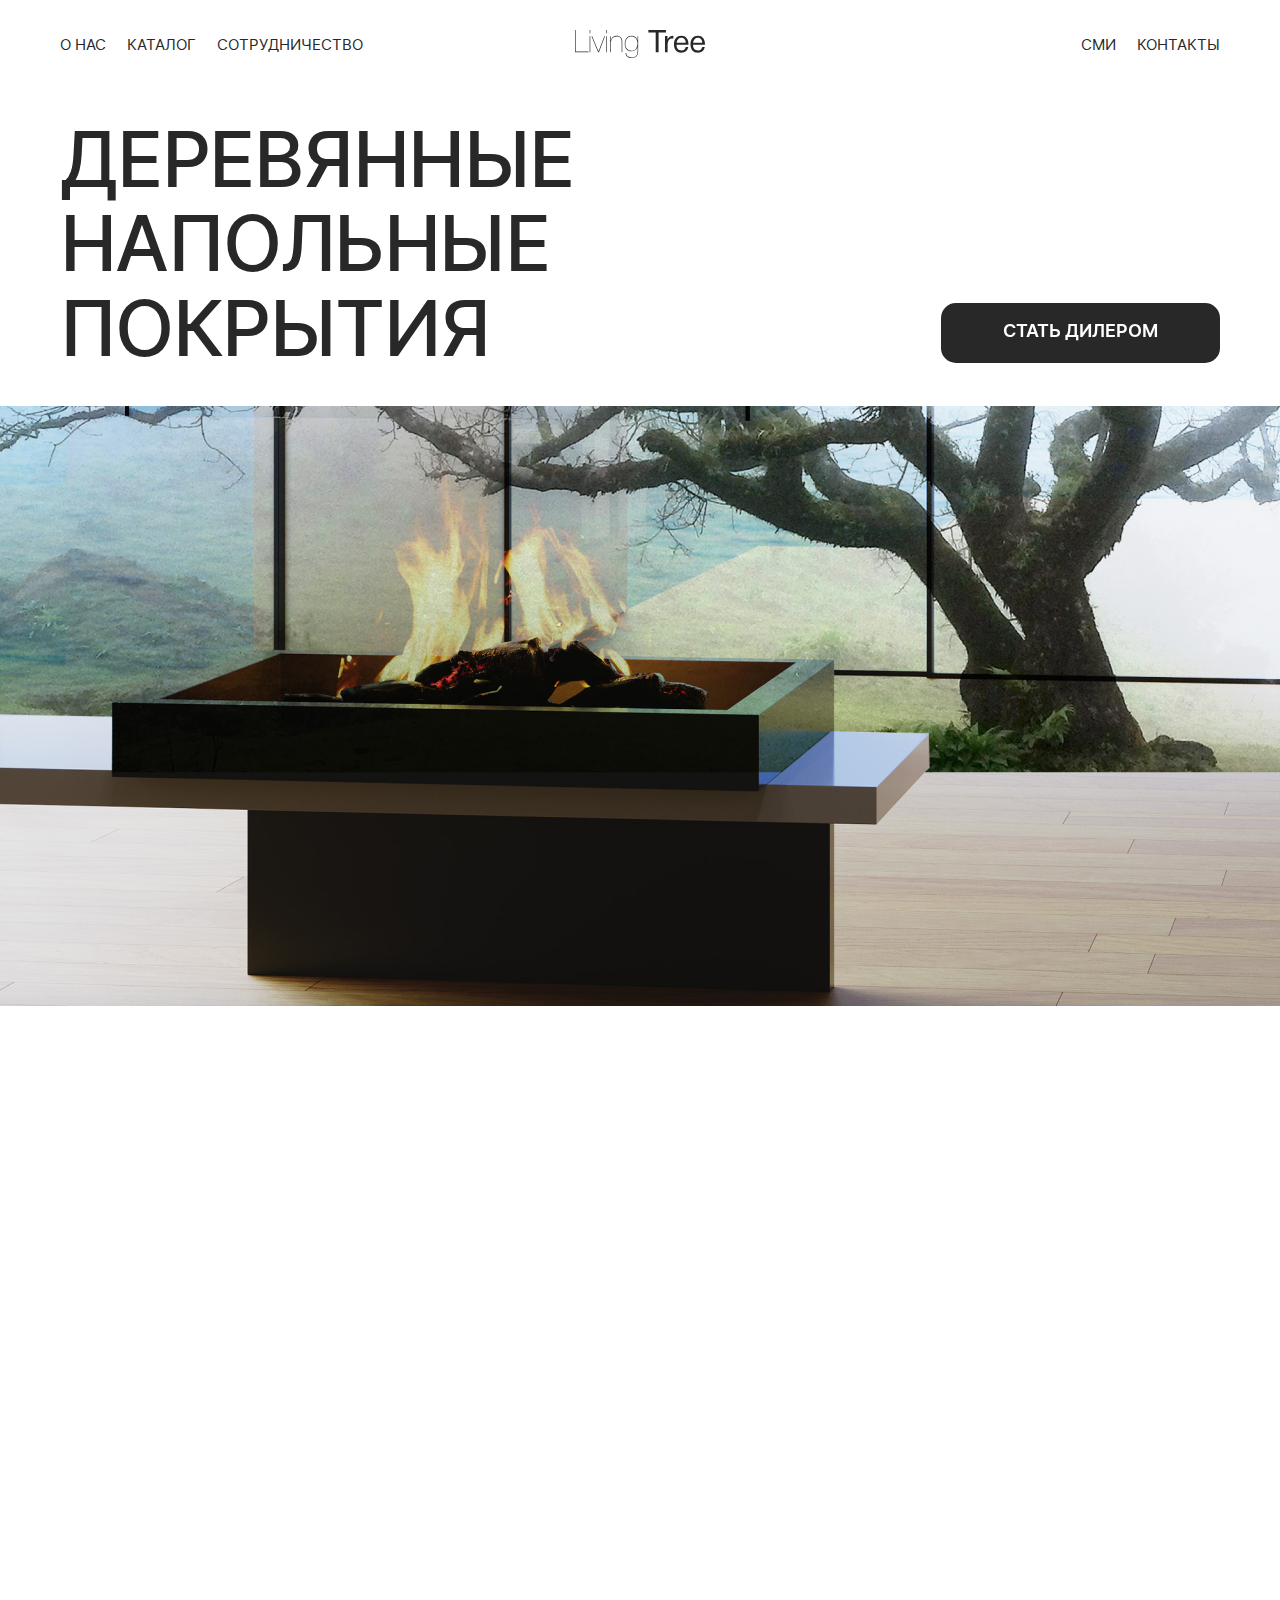
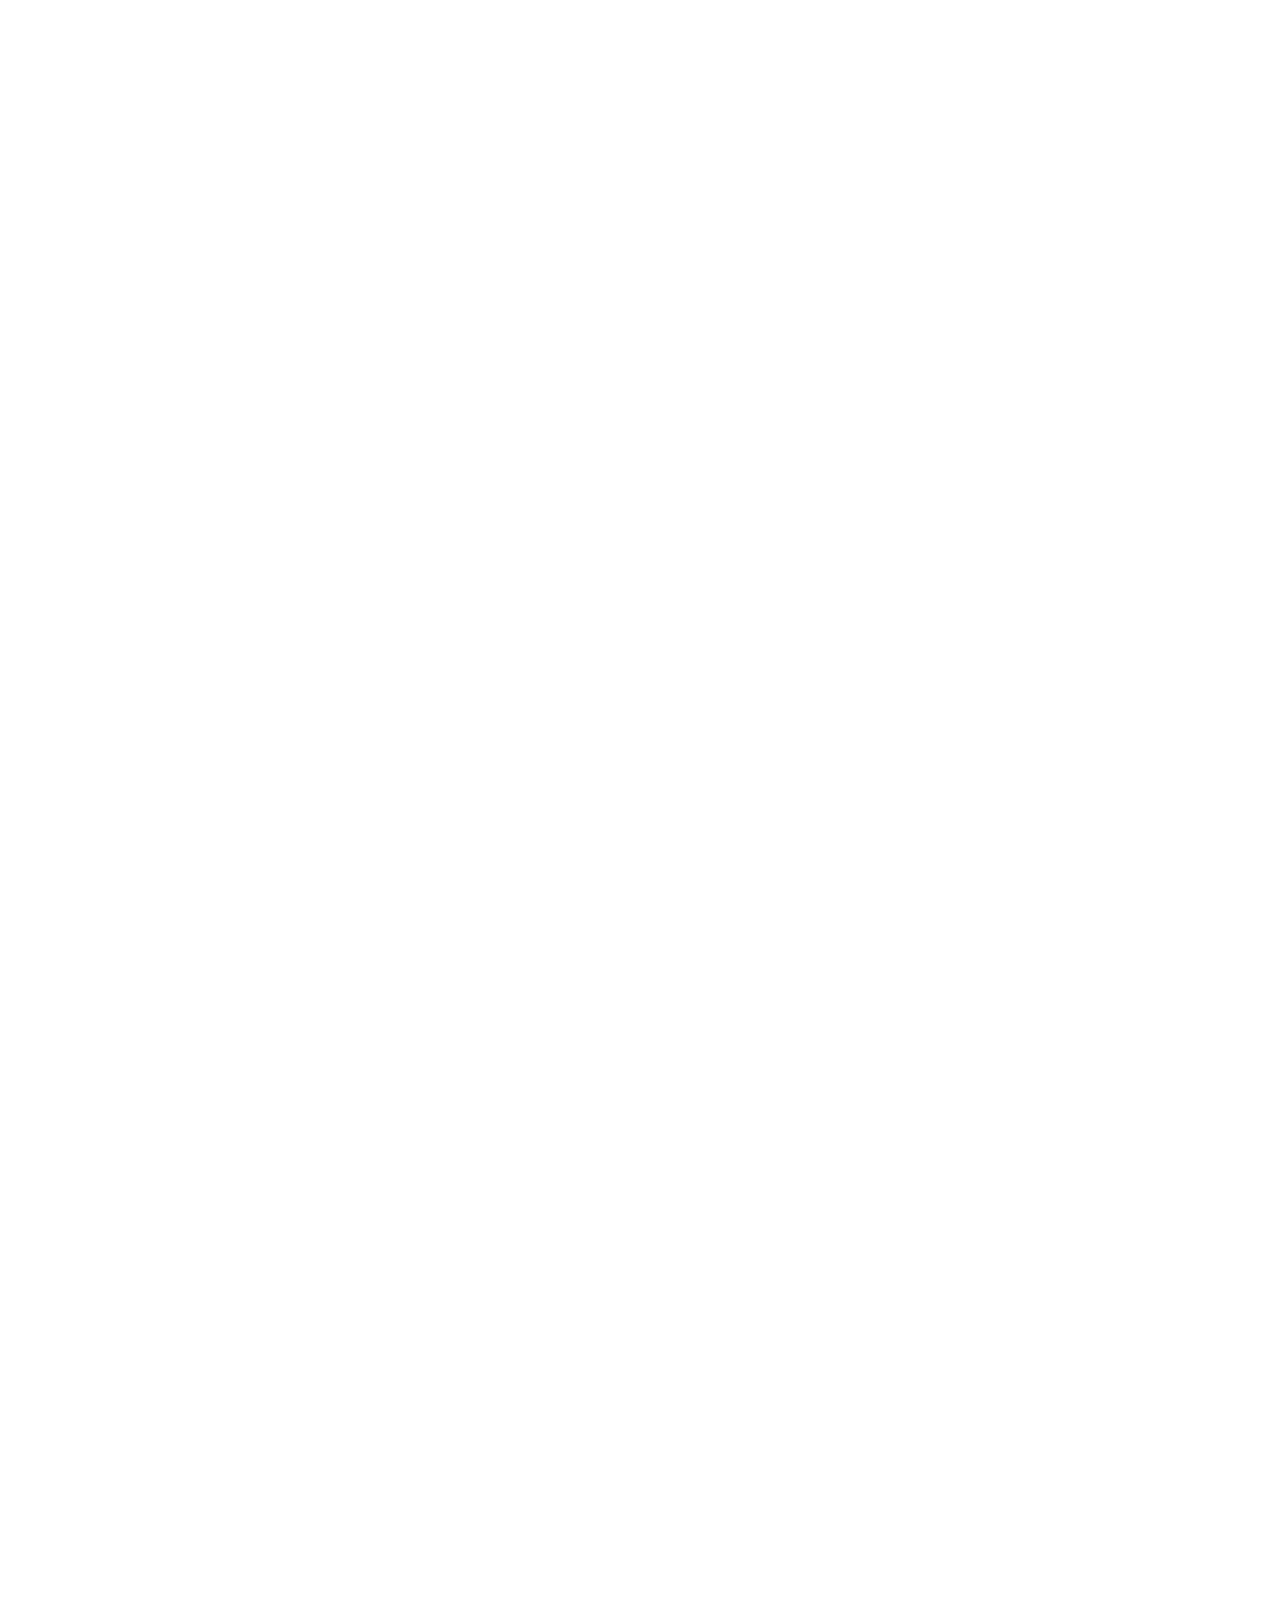
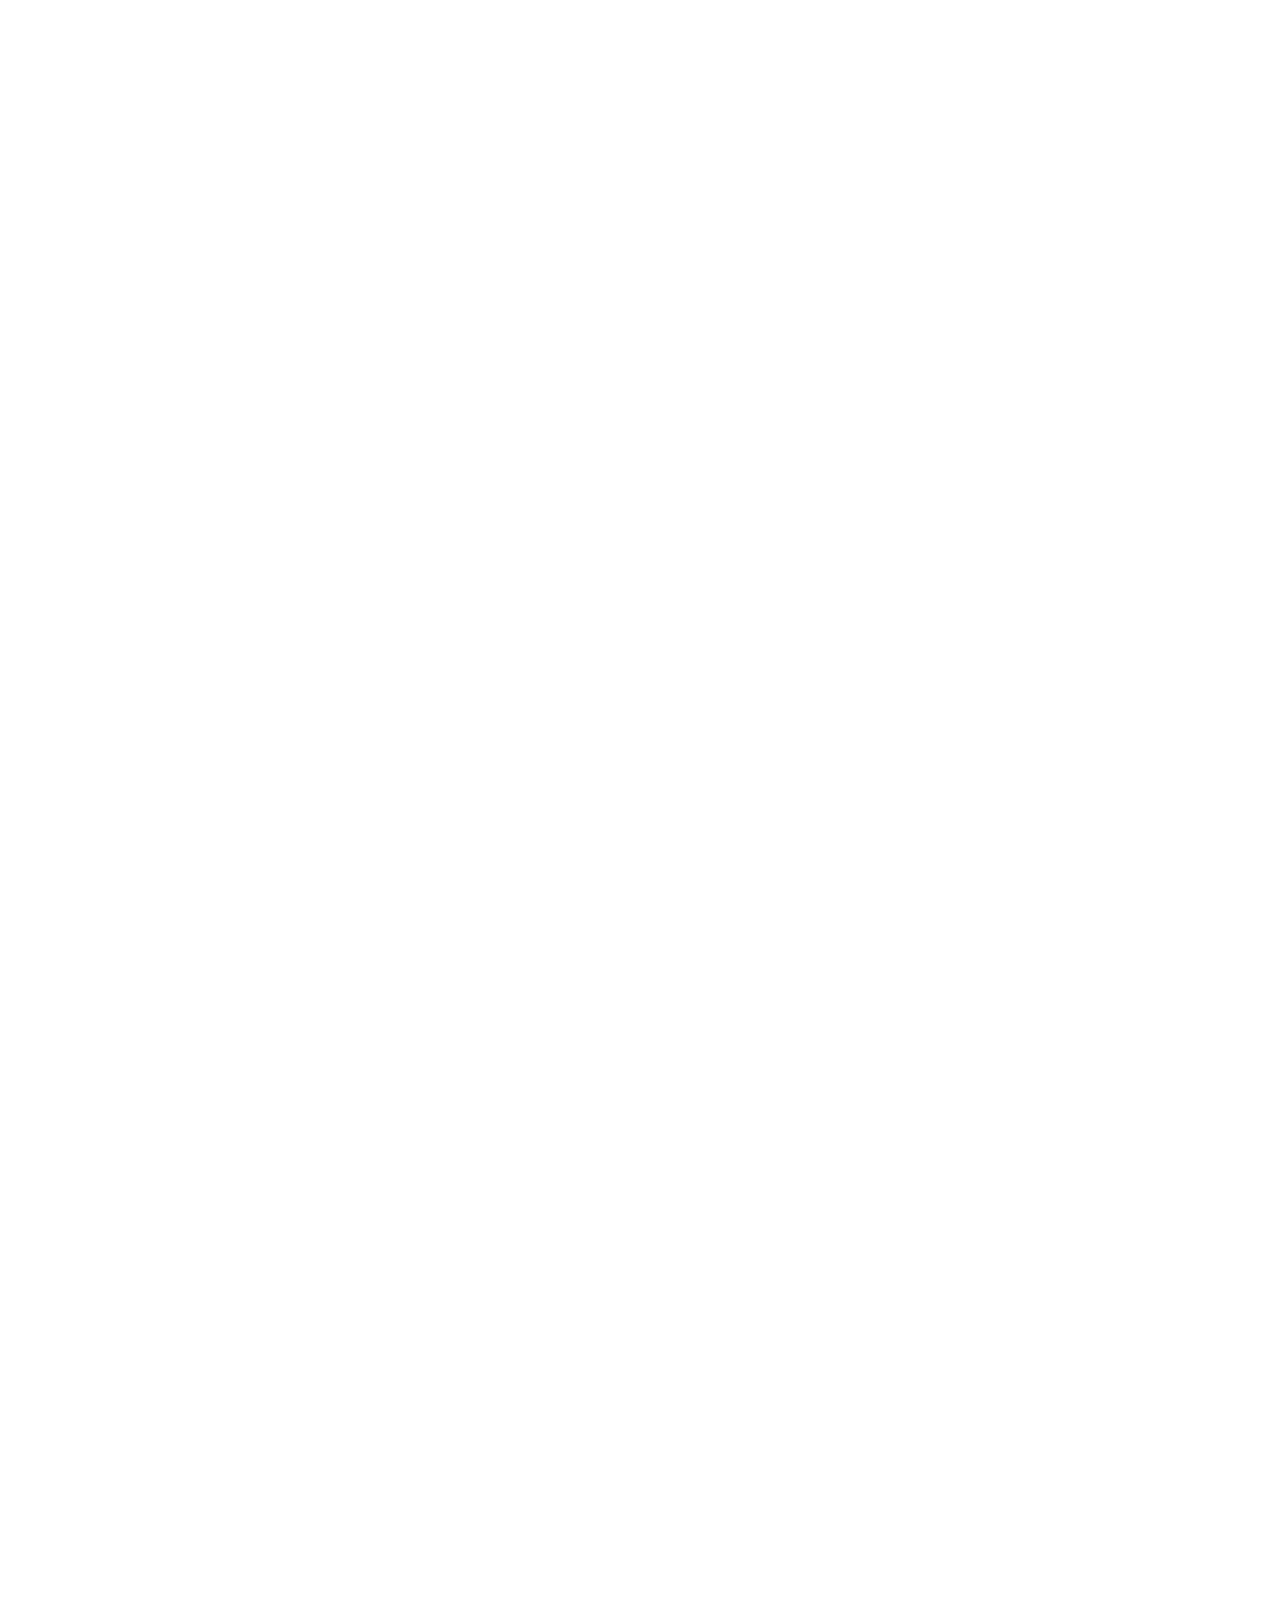
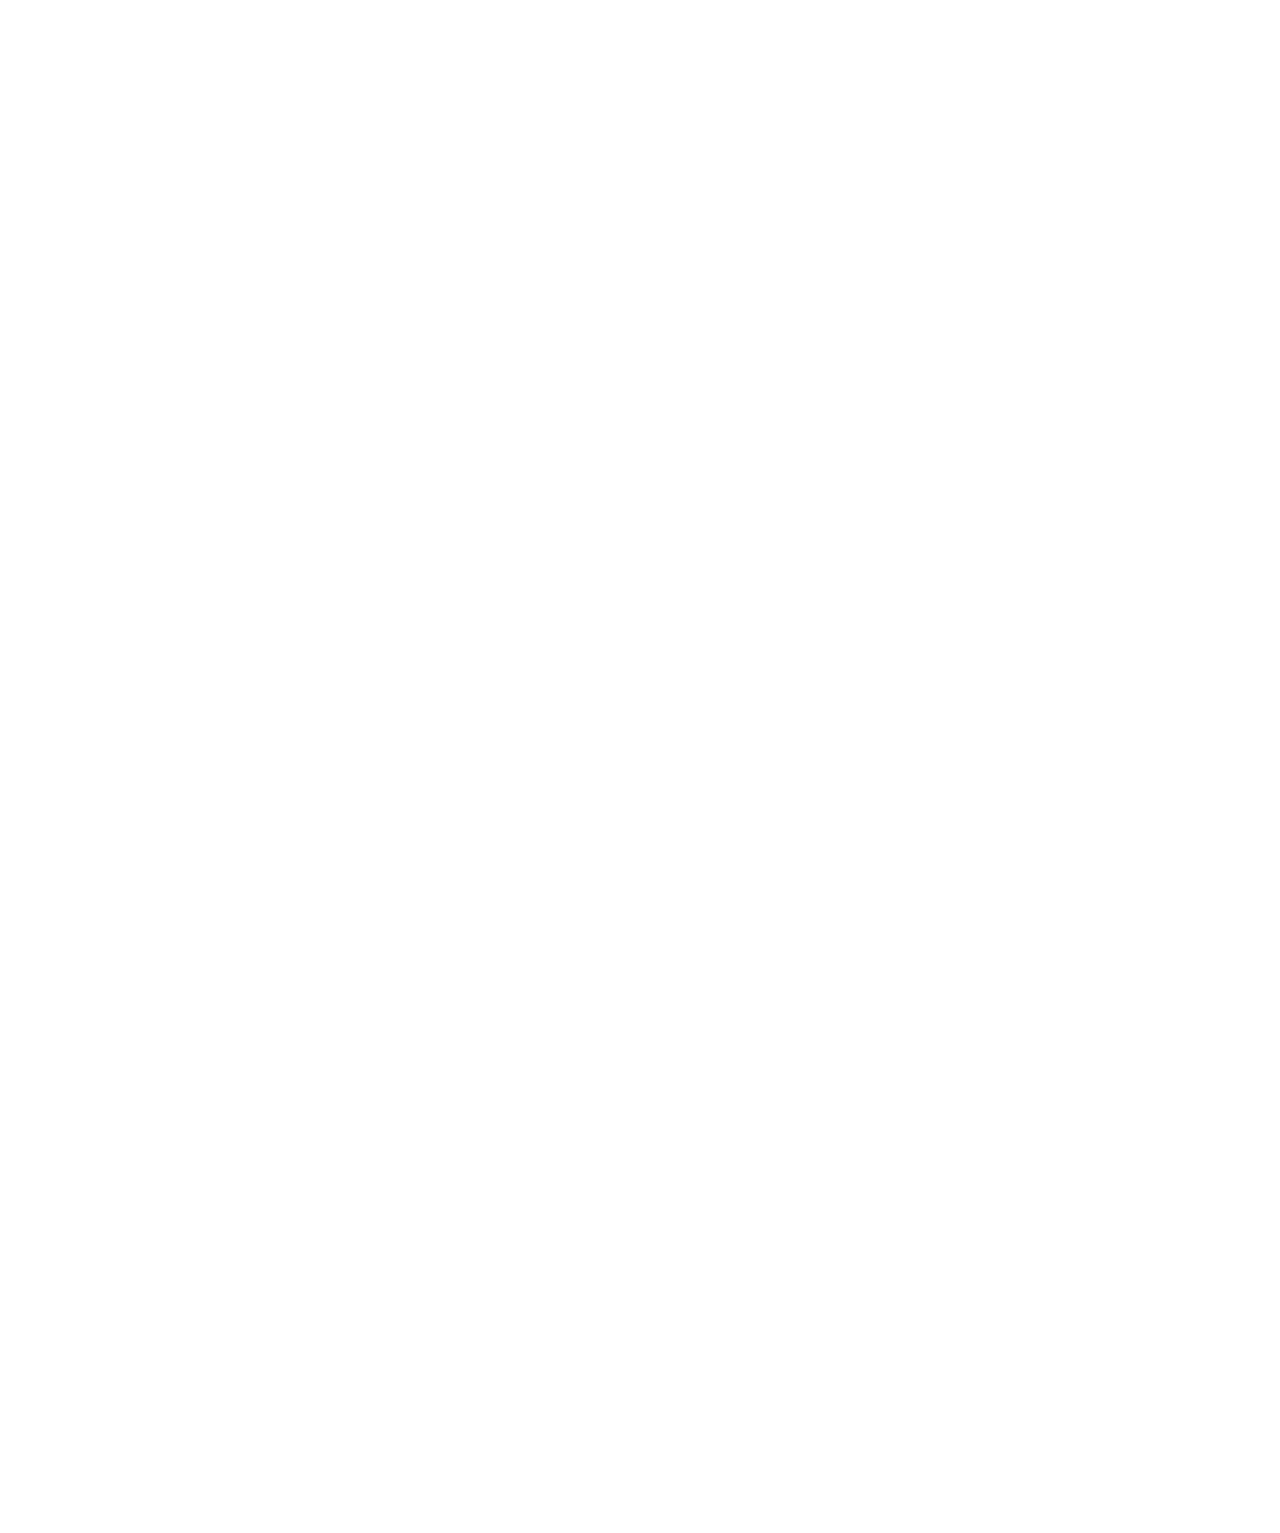
==== commit ae4f0643: "check input" ====
--- a/index.html
+++ b/index.html
@@ -1 +1 @@
-<!DOCTYPE html><html lang="ru"><head><meta charset="UTF-8"><meta name="viewport" content="width=device-width,initial-scale=1"><meta name="msapplication-TileColor" content="#da532c"><meta name="theme-color" content="#ffffff"><meta http-equiv="X-UA-Compatible" content="ie=edge"><title>Sit Down Please</title><link rel="preload" href="fonts/./fonts/inter-regular.woff2" as="font" type="font/woff2" crossorigin><link rel="preload" href="fonts/./fonts/inter-medium.woff2" as="font" type="font/woff2" crossorigin><link rel="preload" href="fonts/./fonts/inter-semibold.woff2" as="font" type="font/woff2" crossorigin><link rel="preload" href="fonts/./fonts/inter-ight.woff2" as="font" type="font/woff2" crossorigin><link rel="stylesheet" href="./css/vendor.css"><link rel="stylesheet" href="./choices/choices.min.css"><link rel="stylesheet" href="./swiper/swiper-bundle.min.css"><!--  <link rel="stylesheet" href="./uislider/nouislider.min.css">--><link rel="stylesheet" href="./css/main.css"><script defer="defer" src="./choices/choices.min.js"></script><script defer="defer" src="./swiper/swiper-bundle.min.js"></script><!--  <script defer src="./uislider/nouislider.min.js"></script>--><script defer="defer" src="./lazyload/lazyload.min.js"></script><script defer="defer" src="./js/main.js"></script></head><body id="index"><div class="site-container"><header id="header" class="header"><div class="container"><div class="header__content"><div class="header__mobile"><a tabindex="0" class="logo mobile-logo header__mobile-logo"><svg xmlns="http://www.w3.org/2000/svg" width="91" height="20" viewBox="0 0 91 20" fill="none"><path d="M9.44373 15.3988V15.8178H0V0H0.448349V15.3988H9.44373Z" fill="#282828"/><path d="M10.6964 0.00717735V2.27106H10.248V0.00717735H10.6964ZM10.6964 4.44673V15.8176H10.248V4.44673H10.6964Z" fill="#282828"/><path d="M20.9722 4.44677L16.7592 15.8176H16.1756L11.5498 4.44677H12.0195L16.4531 15.3766L20.5167 4.44677H20.9722Z" fill="#282828"/><path d="M22.2462 0.00717735V2.27106H21.7979V0.00717735H22.2462ZM22.2462 4.44673V15.8176H21.7979V4.44673H22.2462Z" fill="#282828"/><path d="M25.0224 4.44687V7.31348C25.2928 6.38 25.7981 5.62292 26.5383 5.0496C27.2784 4.46892 28.1324 4.18226 29.1073 4.18226C30.3954 4.18226 31.3847 4.55712 32.075 5.30685C32.7653 6.05658 33.1069 7.05622 33.1069 8.32046V15.8324H32.6585V8.48217C32.6585 7.32818 32.3739 6.39469 31.8117 5.68172C31.2423 4.96874 30.3599 4.61593 29.1572 4.61593C27.7694 4.61593 26.7304 5.10105 26.0614 6.07128C25.3854 7.04152 25.0509 8.19551 25.0509 9.5259V15.8324H24.6025V4.46157H25.0224V4.44687Z" fill="#282828"/><path d="M44.2078 4.44683V15.068C44.2078 16.7291 43.8306 17.964 43.0763 18.7799C42.3219 19.5957 41.1548 20 39.582 20C38.2939 20 37.2905 19.6986 36.5717 19.0886C35.8529 18.4785 35.4686 17.5965 35.4117 16.4425H35.8387C35.981 18.5299 37.2335 19.5737 39.6034 19.5737C41.169 19.5737 42.2579 19.1841 42.8699 18.3976C43.489 17.6112 43.795 16.4057 43.795 14.774V11.9515C43.4819 12.9584 42.9482 13.7523 42.1938 14.3256C41.4395 14.9063 40.5143 15.1929 39.4112 15.1929C38.0021 15.1929 36.8919 14.7078 36.0664 13.7376C35.2409 12.7673 34.8281 11.4516 34.8281 9.79783C34.8281 8.09257 35.2551 6.72541 36.1162 5.69638C36.9773 4.66734 38.1231 4.15283 39.5607 4.15283C40.6068 4.15283 41.5035 4.46154 42.2507 5.08632C42.998 5.71109 43.5104 6.51961 43.8022 7.50455V4.43949H44.2078V4.44683ZM42.5995 5.98304C41.8166 5.04955 40.7918 4.58649 39.5109 4.58649C38.2299 4.58649 37.2051 5.05691 36.4222 5.99774C35.6394 6.93858 35.248 8.18812 35.248 9.73902C35.248 11.2826 35.6252 12.5101 36.3795 13.4289C37.1339 14.3476 38.1445 14.8034 39.4254 14.8034C40.7847 14.8034 41.8522 14.3109 42.6208 13.3407C43.3894 12.3631 43.7737 11.1429 43.7737 9.67287C43.7737 8.14402 43.3823 6.91652 42.5995 5.98304Z" fill="#282828"/><path d="M63.651 0.00717735V1.83004H58.5128V15.825H56.4917V1.83004H51.3535V0.00717735H63.651Z" fill="#282828"/><path d="M68.8533 4.09397V6.04914C68.7252 6.03444 68.5687 6.02709 68.3765 6.02709C67.7859 6.02709 67.2806 6.12264 66.8464 6.3064C66.4123 6.49015 66.0779 6.73272 65.8217 7.02673C65.5655 7.32074 65.3662 7.6956 65.2096 8.13662C65.0531 8.57763 64.9463 9.026 64.8965 9.46701C64.8467 9.90803 64.8182 10.4152 64.8182 10.9812V15.825H62.9893V4.35858H64.7328V6.82092C65.4801 5.00541 66.8464 4.09397 68.8533 4.09397Z" fill="#282828"/><path d="M79.3285 12.2014C78.7663 14.8696 77.1579 16.2 74.4892 16.2C72.8524 16.2 71.5785 15.6781 70.6533 14.6197C69.7282 13.5612 69.2656 12.1059 69.2656 10.2463C69.2656 8.39398 69.7424 6.89453 70.696 5.74789C71.6497 4.60125 72.8951 4.02793 74.4252 4.02793C76.1331 4.02793 77.3999 4.6233 78.2183 5.81404C79.0438 7.00478 79.4566 8.51159 79.4566 10.3345V10.5991H71.1088L71.0875 10.7314C71.0875 11.9442 71.3935 12.8997 72.0126 13.598C72.6318 14.2962 73.4786 14.6417 74.5533 14.6417C75.3574 14.6417 75.9908 14.4506 76.4534 14.061C76.916 13.6788 77.2789 13.0541 77.5422 12.1941H79.3285V12.2014ZM77.5636 9.07021C77.4782 7.97502 77.1579 7.12239 76.5957 6.50497C76.0335 5.88754 75.3005 5.58618 74.3825 5.58618C73.4929 5.58618 72.7527 5.8949 72.1692 6.51967C71.5785 7.14444 71.2298 7.98972 71.1159 9.07756H77.5636V9.07021Z" fill="#282828"/><path d="M90.8786 12.2014C90.3164 14.8696 88.708 16.2 86.0393 16.2C84.4025 16.2 83.1215 15.6781 82.1963 14.6197C81.2712 13.5686 80.8086 12.1059 80.8086 10.2463C80.8086 8.39398 81.2854 6.89453 82.239 5.74789C83.1926 4.60125 84.4381 4.02793 85.9681 4.02793C87.6761 4.02793 88.9429 4.6233 89.7613 5.81404C90.5868 7.00478 90.9995 8.51159 90.9995 10.3345V10.5991H82.6518L82.6304 10.7314C82.6304 11.9442 82.9364 12.8997 83.5556 13.598C84.1747 14.2962 85.0145 14.6417 86.0962 14.6417C86.9004 14.6417 87.5338 14.4506 87.9963 14.061C88.4589 13.6788 88.8219 13.0541 89.0852 12.1941H90.8786V12.2014ZM89.1137 9.07021C89.0283 7.97502 88.708 7.12239 88.1458 6.50497C87.5836 5.88754 86.8506 5.58618 85.9325 5.58618C85.043 5.58618 84.3028 5.8949 83.7193 6.51967C83.1357 7.14444 82.7799 7.98972 82.666 9.07756H89.1137V9.07021Z" fill="#282828"/></svg> </a><button class="burger--open btn-reset header__burger-open"><svg xmlns="http://www.w3.org/2000/svg" width="20" height="16" viewBox="0 0 20 16" fill="none"><rect y="14" width="20" height="2" fill="#282828"/><rect y="7" width="20" height="2" fill="#282828"/><rect width="20" height="2" fill="#282828"/></svg></button></div><div class="header__menu"><nav class="header__nav"><div class="header__list"><div class="header__list-left"><a href="#about" tabindex="0" class="header__link js-header-link link-title-1">О нас</a> <a href="#catalog" tabindex="0" class="header__link js-header-link link-title-1">Каталог</a> <a href="#partners" tabindex="0" class="header__link js-header-link link-title-1">сотрудничество</a></div><div class="header__list-center"><a tabindex="0" class="desktop-logo logo"><svg xmlns="http://www.w3.org/2000/svg" width="130" height="28" viewBox="0 0 130 28" fill="none"><path d="M13.491 21.5583V22.1449H0V0H0.640499V21.5583H13.491Z" fill="#282828"/><path d="M15.2803 0.00992775V3.17936H14.6398V0.00992775H15.2803ZM15.2803 6.22531V22.1445H14.6398V6.22531H15.2803Z" fill="#282828"/><path d="M29.9609 6.22548L23.9423 22.1447H23.1086L16.5004 6.22548H17.1713L23.5051 21.5273L29.3102 6.22548H29.9609Z" fill="#282828"/><path d="M31.7806 0.00992775V3.17936H31.1401V0.00992775H31.7806ZM31.7806 6.22531V22.1445H31.1401V6.22531H31.7806Z" fill="#282828"/><path d="M35.7457 6.22562V10.2389C36.132 8.93199 36.8539 7.87208 37.9112 7.06943C38.9685 6.25649 40.1885 5.85516 41.5813 5.85516C43.4215 5.85516 44.8346 6.37997 45.8208 7.42959C46.8069 8.47921 47.2949 9.8787 47.2949 11.6486V22.1654H46.6544V11.875C46.6544 10.2594 46.2478 8.95257 45.4446 7.95441C44.6313 6.95624 43.3706 6.46231 41.6525 6.46231C39.67 6.46231 38.1857 7.14147 37.23 8.49979C36.2642 9.85812 35.7864 11.4737 35.7864 13.3363V22.1654H35.1459V6.2462H35.7457V6.22562Z" fill="#282828"/><path d="M63.1547 6.22557V21.0952C63.1547 23.4208 62.6158 25.1496 61.5382 26.2918C60.4605 27.434 58.7932 28 56.5464 28C54.7062 28 53.2728 27.5781 52.2459 26.724C51.2191 25.8699 50.6701 24.6351 50.5888 23.0195H51.1988C51.4021 25.9419 53.1914 27.4032 56.5769 27.4032C58.8135 27.4032 60.369 26.8578 61.2434 25.7567C62.1279 24.6556 62.565 22.968 62.565 20.6835V16.732C62.1177 18.1418 61.3552 19.2532 60.2775 20.0558C59.1999 20.8688 57.8782 21.2701 56.3024 21.2701C54.2894 21.2701 52.7034 20.5909 51.5241 19.2326C50.3448 17.8743 49.7551 16.0323 49.7551 13.717C49.7551 11.3296 50.3651 9.41558 51.5953 7.97493C52.8254 6.53428 54.4622 5.81396 56.5159 5.81396C58.0104 5.81396 59.2914 6.24616 60.3589 7.12084C61.4263 7.99552 62.1584 9.12746 62.5752 10.5064V6.21528H63.1547V6.22557ZM60.857 8.37625C59.7387 7.06937 58.2747 6.42109 56.4447 6.42109C54.6148 6.42109 53.1508 7.07967 52.0324 8.39684C50.9141 9.714 50.355 11.4634 50.355 13.6346C50.355 15.7956 50.8938 17.5141 51.9714 18.8004C53.0491 20.0867 54.4927 20.7247 56.3227 20.7247C58.2645 20.7247 59.7895 20.0353 60.8875 18.6769C61.9855 17.3083 62.5345 15.6001 62.5345 13.542C62.5345 11.4016 61.9754 9.68313 60.857 8.37625Z" fill="#282828"/><path d="M90.9298 0.00992775V2.56194H83.5895V22.1548H80.7022V2.56194H73.3619V0.00992775H90.9298Z" fill="#282828"/><path d="M98.3616 5.73156V8.4688C98.1786 8.44822 97.955 8.43793 97.6805 8.43793C96.8367 8.43793 96.1148 8.57169 95.4946 8.82895C94.8745 9.08621 94.3967 9.42581 94.0307 9.83742C93.6647 10.249 93.38 10.7738 93.1563 11.3913C92.9327 12.0087 92.7802 12.6364 92.709 13.2538C92.6378 13.8712 92.5972 14.5813 92.5972 15.3736V22.155H89.9844V6.10201H92.4752V9.54929C93.5427 7.00757 95.4947 5.73156 98.3616 5.73156Z" fill="#282828"/><path d="M113.327 17.082C112.524 20.8174 110.226 22.68 106.414 22.68C104.075 22.68 102.255 21.9493 100.934 20.4675C99.6121 18.9857 98.9513 16.9482 98.9513 14.3448C98.9513 11.7516 99.6324 9.65234 100.995 8.04705C102.357 6.44175 104.136 5.6391 106.322 5.6391C108.762 5.6391 110.572 6.47262 111.741 8.13966C112.92 9.8067 113.51 11.9162 113.51 14.4682V14.8387H101.584L101.554 15.0239C101.554 16.7218 101.991 18.0596 102.876 19.0372C103.76 20.0147 104.97 20.4984 106.505 20.4984C107.654 20.4984 108.559 20.2308 109.22 19.6855C109.88 19.1504 110.399 18.2757 110.775 17.0717H113.327V17.082ZM110.806 12.6983C110.684 11.165 110.226 9.97134 109.423 9.10695C108.62 8.24256 107.573 7.82066 106.261 7.82066C104.99 7.82066 103.933 8.25286 103.099 9.12754C102.255 10.0022 101.757 11.1856 101.595 12.7086H110.806V12.6983Z" fill="#282828"/><path d="M129.827 17.082C129.024 20.8174 126.726 22.68 122.914 22.68C120.576 22.68 118.746 21.9493 117.424 20.4675C116.102 18.996 115.442 16.9482 115.442 14.3448C115.442 11.7516 116.123 9.65234 117.485 8.04705C118.847 6.44175 120.626 5.6391 122.812 5.6391C125.252 5.6391 127.062 6.47262 128.231 8.13966C129.41 9.8067 130 11.9162 130 14.4682V14.8387H118.075L118.044 15.0239C118.044 16.7218 118.481 18.0596 119.366 19.0372C120.25 20.0147 121.45 20.4984 122.995 20.4984C124.144 20.4984 125.049 20.2308 125.71 19.6855C126.371 19.1504 126.889 18.2757 127.265 17.0717H129.827V17.082ZM127.306 12.6983C127.184 11.165 126.726 9.97134 125.923 9.10695C125.12 8.24256 124.073 7.82066 122.761 7.82066C121.491 7.82066 120.433 8.25286 119.6 9.12754C118.766 10.0022 118.258 11.1856 118.095 12.7086H127.306V12.6983Z" fill="#282828"/></svg></a></div><div class="header__list-right"><a href="#press" tabindex="0" class="header__link js-header-link link-title-1">сми</a> <a href="#footer" tabindex="0" class="header__link js-header-link link-title-1">Контакты</a></div></div></nav><button class="header__burger-close burger--close btn-reset"><svg xmlns="http://www.w3.org/2000/svg" width="34" height="34" viewBox="0 0 34 34" fill="none"><line x1="8.3448" y1="8.62571" x2="25.3154" y2="25.5963" stroke="#909090" stroke-width="2"/><line x1="25.3136" y1="8.34304" x2="8.34299" y2="25.3136" stroke="#909090" stroke-width="2"/></svg></button></div></div></div></header><main class="main"><div class="hero"><div class="hero__content"><div class="hero__top"><div class="container"><div class="hero__top-box"><h1 class="h1 hero__title">деревянные напольные покрытия</h1><a href="#feedback" class="btn-reset btn-title btn-black hero__btn">стать дилером</a></div></div></div><div class="hero__bottom"><img src="./img/Hero.jpg"></div></div></div><div id="about" class="about"><div class="container"><div class="about__box"><div class="about__title-box"><h2 class="about__title h2">Living Tree — это Красивый пол из натурального дерева</h2><h3 class="about__title-second h3">О компании</h3></div><div class="about__descr about__descr-one"><p class="text1 about__descr-text">Отличитесь уникальным стилем и надежностью напольных покрытий из натурального дуба.</p><p class="text1 about__descr-text">Наша продукция представлена инженерной доской, паркетной доской и паркетом “елочка”, которые идеально подойдут для любого интерьера.</p></div><div class="about__descr about__descr-two"><p class="text1 about__descr-text">Приобретая продукцию нашего производства, вы будете уверены, что ваш пол сделан из самых современных и сертифицированных материалов в полном соответствии с международными стандартами бережливого отношения к лесному фонду.</p></div><div class="about__descr about__descr-three"><p class="text1 about__descr-text">Пол из натурального дерева обладает неповторимым рисунком, который придаст уникальности и благородства любому интерьеру.</p><p class="text1 about__descr-text">Воспользуйтесь преимуществами быстрой доставки без непредвиденных переплат.</p></div><div class="about__descr-meter about__descr-meter-one"><div class="num1 about__descr-meter-num">240к <span class="num2">м²</span></div><div class="descr about__descr-meter-bottom">Реализованных проектов в год</div></div><div class="about__descr-meter about__descr-meter-two"><div class="num1 about__descr-meter-num">500к <span class="num2">м²</span></div><div class="descr about__descr-meter-bottom">Производственной мощности в год</div></div><div class="about__descr-meter about__descr-meter-three"><div class="num1 about__descr-meter-num">35к <span class="num2">м²</span></div><div class="descr about__descr-meter-bottom">Складских площадей</div></div></div></div></div><div id="catalog" class="catalog"><div class="catalog__box"><div class="container"><h2 class="h2 catalog__title">паркетная и инженерная конструкции</h2><div class="catalog__second"><h3 class="h3 catalog__second-title">Каталог</h3><div class="catalog__sort"><div name="sort" class="catalog__sort-select"><button class="btn-reset catalog__sort-select-head text1"><span class="text1 catalog__sort-select-head-text">Паркетная доска </span><span class="catalog__sort-select-head-svg"><svg xmlns="http://www.w3.org/2000/svg" width="13" height="8" viewBox="0 0 13 8" fill="none"><path d="M6.5 8L0.00480938 0.5L12.9952 0.5L6.5 8Z" fill="#181818"/></svg></span></button><ul class="list-reset catalog__sort-select-body"><li data-sort="1" class="catalog__sort-select-body-item text1">Инженерная доска</li><li data-sort="2" class="catalog__sort-select-body-item text1 is-active">Паркетная доска</li><li data-sort="3" class="catalog__sort-select-body-item text1">Английская елочка</li><li data-sort="4" class="catalog__sort-select-body-item text1">Французская елочка</li></ul></div></div></div></div><div class="catalog__swipers"><div data-path="1" class="catalog__swiper"><div class="catalog__main"><div class="catalog__card"><div class="catalog__img"><img loading="lazy" class="catalog__img-pic" src="./img/Дуб табако.jpg"></div><div class="catalog__info"><h3 class="h4 catalog__info-name">Дуб Табако</h3><div class="catalog__info-inf"><span class="text-card catalog__info-type">Инженерная доска</span> <span class="text-card catalog__info-dimensions">12/2,5 мм</span></div></div></div><div class="catalog__card"><div class="catalog__img"><img loading="lazy" class="catalog__img-pic" src="./img/Дуб золотистый.jpg"></div><div class="catalog__info"><h3 class="h4 catalog__info-name">Дуб Золотистый</h3><div class="catalog__info-inf"><span class="text-card catalog__info-type">Инженерная доска</span> <span class="text-card catalog__info-dimensions">12/2,5 мм</span></div></div></div><div class="catalog__card"><div class="catalog__img"><img loading="lazy" class="catalog__img-pic" src="./img/Дуб сахара.jpg"></div><div class="catalog__info"><h3 class="h4 catalog__info-name">Дуб Сахара</h3><div class="catalog__info-inf"><span class="text-card catalog__info-type">Инженерная доска</span> <span class="text-card catalog__info-dimensions">12/2,5 мм</span></div></div></div><div class="catalog__card"><div class="catalog__img"><img loading="lazy" class="catalog__img-pic" src="./img/Дуб мокко.jpg"></div><div class="catalog__info"><h3 class="h4 catalog__info-name">Дуб Мокко</h3><div class="catalog__info-inf"><span class="text-card catalog__info-type">Инженерная доска</span> <span class="text-card catalog__info-dimensions">12/2,5 мм</span></div></div></div><div class="catalog__card"><div class="catalog__img"><img loading="lazy" class="catalog__img-pic" src="./img/Дуб дымчатый.jpg"></div><div class="catalog__info"><h3 class="h4 catalog__info-name">Дуб Дымчатый</h3><div class="catalog__info-inf"><span class="text-card catalog__info-type">Инженерная доска</span> <span class="text-card catalog__info-dimensions">12/2,5 мм</span></div></div></div><div class="catalog__card"><div class="catalog__img"><img loading="lazy" class="catalog__img-pic" src="./img/Дуб саванна.jpg"></div><div class="catalog__info"><h3 class="h4 catalog__info-name">Дуб Саванна</h3><div class="catalog__info-inf"><span class="text-card catalog__info-type">Инженерная доска</span> <span class="text-card catalog__info-dimensions">12/2,5 мм</span></div></div></div></div></div><div data-path="2" class="catalog__swiper"><div class="catalog__main"><div class="catalog__card"><div class="catalog__img"><img loading="lazy" class="catalog__img-pic" src="./img/Дуб табако.jpg"></div><div class="catalog__info"><h3 class="h4 catalog__info-name">Дуб Табако</h3><div class="catalog__info-inf"><span class="text-card catalog__info-type">Паркетная доска</span> <span class="text-card catalog__info-dimensions">14/2,5 мм</span></div></div></div><div class="catalog__card"><div class="catalog__img"><img loading="lazy" class="catalog__img-pic" src="./img/Дуб золотистый.jpg"></div><div class="catalog__info"><h3 class="h4 catalog__info-name">Дуб Золотистый</h3><div class="catalog__info-inf"><span class="text-card catalog__info-type">Паркетная доска</span> <span class="text-card catalog__info-dimensions">14/2,5 мм</span></div></div></div><div class="catalog__card"><div class="catalog__img"><img loading="lazy" class="catalog__img-pic" src="./img/Дуб сахара.jpg"></div><div class="catalog__info"><h3 class="h4 catalog__info-name">Дуб Сахара</h3><div class="catalog__info-inf"><span class="text-card catalog__info-type">Паркетная доска</span> <span class="text-card catalog__info-dimensions">14/2,5 мм</span></div></div></div><div class="catalog__card"><div class="catalog__img"><img loading="lazy" class="catalog__img-pic" src="./img/Дуб мокко.jpg"></div><div class="catalog__info"><h3 class="h4 catalog__info-name">Дуб Мокко</h3><div class="catalog__info-inf"><span class="text-card catalog__info-type">Паркетная доска</span> <span class="text-card catalog__info-dimensions">14/2,5 мм</span></div></div></div><div class="catalog__card"><div class="catalog__img"><img loading="lazy" class="catalog__img-pic" src="./img/Дуб дымчатый.jpg"></div><div class="catalog__info"><h3 class="h4 catalog__info-name">Дуб Дымчатый</h3><div class="catalog__info-inf"><span class="text-card catalog__info-type">Паркетная доска</span> <span class="text-card catalog__info-dimensions">14/2,5 мм</span></div></div></div><div class="catalog__card"><div class="catalog__img"><img loading="lazy" class="catalog__img-pic" src="./img/Дуб саванна.jpg"></div><div class="catalog__info"><h3 class="h4 catalog__info-name">Дуб Саванна</h3><div class="catalog__info-inf"><span class="text-card catalog__info-type">Паркетная доска</span> <span class="text-card catalog__info-dimensions">14/2,5 мм</span></div></div></div></div></div><div data-path="3" class="catalog__swiper"><div class="catalog__main"><div class="catalog__card"><div class="catalog__img"><img loading="lazy" class="catalog__img-pic" src="./img/English-Дуб-табако.png"></div><div class="catalog__info"><h3 class="h4 catalog__info-name">Дуб Табако</h3><div class="catalog__info-inf"><span class="text-card catalog__info-type">Английская елочка</span> <span class="text-card catalog__info-dimensions">12/2,5 мм</span></div></div></div><div class="catalog__card"><div class="catalog__img"><img loading="lazy" class="catalog__img-pic" src="./img/English-Дуб-золотистый.jpg"></div><div class="catalog__info"><h3 class="h4 catalog__info-name">Дуб Золотистый</h3><div class="catalog__info-inf"><span class="text-card catalog__info-type">Английская елочка</span> <span class="text-card catalog__info-dimensions">12/2,5 мм</span></div></div></div><div class="catalog__card"><div class="catalog__img"><img loading="lazy" class="catalog__img-pic" src="./img/English-Дуб-сахара.jpg"></div><div class="catalog__info"><h3 class="h4 catalog__info-name">Дуб Сахара</h3><div class="catalog__info-inf"><span class="text-card catalog__info-type">Английская елочка</span> <span class="text-card catalog__info-dimensions">12/2,5 мм</span></div></div></div><div class="catalog__card"><div class="catalog__img"><img loading="lazy" class="catalog__img-pic" src="./img/English-Дуб-мокко.jpg"></div><div class="catalog__info"><h3 class="h4 catalog__info-name">Дуб Мокко</h3><div class="catalog__info-inf"><span class="text-card catalog__info-type">Английская елочка</span> <span class="text-card catalog__info-dimensions">12/2,5 мм</span></div></div></div><div class="catalog__card"><div class="catalog__img"><img loading="lazy" class="catalog__img-pic" src="./img/English-Дуб-дымчатый.jpg"></div><div class="catalog__info"><h3 class="h4 catalog__info-name">Дуб Дымчатый</h3><div class="catalog__info-inf"><span class="text-card catalog__info-type">Английская елочка</span> <span class="text-card catalog__info-dimensions">12/2,5 мм</span></div></div></div><div class="catalog__card"><div class="catalog__img"><img loading="lazy" class="catalog__img-pic" src="./img/English-Дуб-саванна.jpg"></div><div class="catalog__info"><h3 class="h4 catalog__info-name">Дуб Саванна</h3><div class="catalog__info-inf"><span class="text-card catalog__info-type">Английская елочка</span> <span class="text-card catalog__info-dimensions">12/2,5 мм</span></div></div></div></div></div><div data-path="4" class="catalog__swiper"><div class="catalog__main"><div class="catalog__card"><div class="catalog__img"><img loading="lazy" class="catalog__img-pic" src="./img/France-Дуб-табако.jpg"></div><div class="catalog__info"><h3 class="h4 catalog__info-name">Дуб Табако</h3><div class="catalog__info-inf"><span class="text-card catalog__info-type">Французская елочка</span> <span class="text-card catalog__info-dimensions">12/2,5 мм</span></div></div></div><div class="catalog__card"><div class="catalog__img"><img loading="lazy" class="catalog__img-pic" src="./img/France-Дуб-золотистый.jpg"></div><div class="catalog__info"><h3 class="h4 catalog__info-name">Дуб Золотистый</h3><div class="catalog__info-inf"><span class="text-card catalog__info-type">Французская елочка</span> <span class="text-card catalog__info-dimensions">12/2,5 мм</span></div></div></div><div class="catalog__card"><div class="catalog__img"><img loading="lazy" class="catalog__img-pic" src="./img/France-Дуб-сахара.jpg"></div><div class="catalog__info"><h3 class="h4 catalog__info-name">Дуб Сахара</h3><div class="catalog__info-inf"><span class="text-card catalog__info-type">Французская елочка</span> <span class="text-card catalog__info-dimensions">12/2,5 мм</span></div></div></div><div class="catalog__card"><div class="catalog__img"><img loading="lazy" class="catalog__img-pic" src="./img/France-Дуб-мокко.jpg"></div><div class="catalog__info"><h3 class="h4 catalog__info-name">Дуб Мокко</h3><div class="catalog__info-inf"><span class="text-card catalog__info-type">Французская елочка</span> <span class="text-card catalog__info-dimensions">12/2,5 мм</span></div></div></div><div class="catalog__card"><div class="catalog__img"><img loading="lazy" class="catalog__img-pic" src="./img/France-Дуб-дымчатый.jpg"></div><div class="catalog__info"><h3 class="h4 catalog__info-name">Дуб Дымчатый</h3><div class="catalog__info-inf"><span class="text-card catalog__info-type">Французская елочка</span> <span class="text-card catalog__info-dimensions">12/2,5 мм</span></div></div></div><div class="catalog__card"><div class="catalog__img"><img loading="lazy" class="catalog__img-pic" src="./img/France-Дуб-саванна.jpg"></div><div class="catalog__info"><h3 class="h4 catalog__info-name">Дуб Саванна</h3><div class="catalog__info-inf"><span class="text-card catalog__info-type">Французская елочка</span> <span class="text-card catalog__info-dimensions">12/2,5 мм</span></div></div></div></div></div></div><div class="catalog__footer"><div class="container"><a href="#feedback" class="btn-reset btn-title btn-black catalog__btn">рассчитать проект</a></div></div></div></div><div class="advantage"><div class="container"><div class="advantage__content"><h2 class="h2 advantage__title">Преимущества</h2><div class="advantage__box"><div class="advantage__tree"><img class="advantage__tree-img" src="./img/Дерево срез.jpg" loading="lazy"></div><div class="advantage__img"><div data-img="1" class="advantage__img-box"><div class="advantage__img-box-block"><div class="advantage__img-box-item"><img class="advantage__img-box-pic" src="./img/Легкая-укладка.jpg"></div></div></div><div data-img="2" class="advantage__img-box"><div class="advantage__img-box-block"><div class="advantage__img-box-item"><img class="advantage__img-box-pic" src="./img/Гарантия-15-лет.jpg"></div></div></div><div data-img="3" class="advantage__img-box"><div class="advantage__img-box-block"><div class="advantage__img-box-item"><img class="advantage__img-box-pic" src="./img/Укладка-паркеьной-доски-без-клея.jpg"></div></div></div><div data-img="4" class="advantage__img-box"><div class="advantage__img-box-block"><div class="advantage__img-box-item"><img class="advantage__img-box-pic" src="./img/Сертефецированные-материалы.jpg"></div></div></div><div data-img="5" class="advantage__img-box"><div class="advantage__img-box-block"><div class="advantage__img-box-item"><img class="advantage__img-box-pic" src="./img/100_Безотходная-обработка-древесины.jpg"></div></div></div><div data-img="6" class="advantage__img-box"><div class="advantage__img-box-block"><div class="advantage__img-box-item"><img class="advantage__img-box-pic" src="./img/Востановление-лесного-фонда.jpg"></div></div></div></div><div class="advantage__descr"><ul class="advantage__list list-reset"><li data-pathimg="1" class="advantage__item"><p class="text2">Легкая укладка</p><div class="advantage__item-img"><img src="./img/Легкая-укладка.jpg"></div></li><li data-pathimg="2" class="advantage__item text2"><p class="text2">Гарантия 15 лет</p><div class="advantage__item-img"><img src="./img/Гарантия-15-лет.jpg"></div></li><li data-pathimg="3" class="advantage__item text2"><p class="text2">Укладка паркетной доски без клея</p><div class="advantage__item-img advantage__item-img-3"><img src="./img/Укладка-паркеьной-доски-без-клея.jpg"></div></li><li data-pathimg="4" class="advantage__item text2"><p class="text2">Сертифицированные материалы</p><div class="advantage__item-img advantage__item-img-4"><img src="./img/Сертефецированные-материалы.jpg"></div></li><li data-pathimg="5" class="advantage__item text2"><p class="text2">100% безотходная обработка древесины</p><div class="advantage__item-img advantage__item-img-5"><img src="./img/100_Безотходная-обработка-древесины.jpg"></div></li><li data-pathimg="6" class="advantage__item text2"><p class="text2">Организуем и спонсируем программы по восстановлению лесного фонда России</p><div class="advantage__item-img advantage__item-img-6"><img src="./img/Востановление-лесного-фонда.jpg"></div></li></ul></div></div></div></div></div><div class="natural"><div class="container"><div class="natural__content"><h2 class="h1 natural__title">Натуральный дуб</h2><div class="natural__parquet-one"><img loading="lazy" class="natural__parquet-img" src="./img/Паркет.jpg"></div><div class="natural__parquet-two"><img loading="lazy" src="./img/Паркет1.jpg" class="natural__parquet-img"></div><a href="https://wizart.ai/visualizer/LivingTree" class="natural__btn btn-reset btn-black btn-title">примерить пол</a></div></div></div><div class="dealers"><div class="container"><div class="dealers__content"><h2 class="h2 dealers__title">представители в регионах</h2><h3 class="h3 dealers__title-second">дилеры</h3><div class="dealers__cities"><div class="dealers__item"><div class="dealers__head"><span class="dealers__head-text text3">Астраханская область</span> <span class="dealers__head-svg"><svg xmlns="http://www.w3.org/2000/svg" width="18" height="9" viewBox="0 0 18 9" fill="none"><line y1="-0.5" x2="12.0076" y2="-0.5" transform="matrix(0.745739 -0.666238 0.745739 0.666238 9.04541 9)" stroke="#909090"/><line y1="-0.5" x2="12.0076" y2="-0.5" transform="matrix(0.745739 0.666238 -0.745739 0.666238 0 1)" stroke="#909090"/></svg></span></div><div class="dealers__body"><div class="dealers__body-grid"><div class="dealers__body-empty-not"></div><ul class="list-reset dealers__body-list"><li class="dealers__body-item"><h4 class="text5 dealers__body-item-name">Панга-Панга</h4><div class="dealers__body-item-descr text6">г. Астрахань, ул. Боевая, 132 лит.6</div><a href="tel:+79275700070" class="text6 dealers__body-item-descr">+7 (927) 570-00-70</a> <a href="grigorenkovw@gmai.com" class="link-text dealers__body-item-descr">grigorenkovw@gmai.com</a></li></ul></div></div></div><div class="dealers__item"><div class="dealers__head"><span class="dealers__head-text text3">Воронежская область</span> <span class="dealers__head-svg"><svg xmlns="http://www.w3.org/2000/svg" width="18" height="9" viewBox="0 0 18 9" fill="none"><line y1="-0.5" x2="12.0076" y2="-0.5" transform="matrix(0.745739 -0.666238 0.745739 0.666238 9.04541 9)" stroke="#909090"/><line y1="-0.5" x2="12.0076" y2="-0.5" transform="matrix(0.745739 0.666238 -0.745739 0.666238 0 1)" stroke="#909090"/></svg></span></div><div class="dealers__body"><div class="dealers__body-grid"><div class="dealers__body-empty-not"></div><ul class="list-reset dealers__body-list"><li class="dealers__body-item"><h4 class="text5 dealers__body-item-name">Панга-Панга</h4><div class="dealers__body-item-descr text6">г. Воронеж Революции пр, 6</div><a href="tel:+79038509977" class="text6 dealers__body-item-descr">+7 (903) 850-99-77</a> <a href="panga.voronezh@gmail.com" class="link-text dealers__body-item-descr">panga.voronezh@gmail.com</a></li></ul></div></div></div><div class="dealers__item"><div class="dealers__head"><span class="dealers__head-text text3">Кемеровская область</span> <span class="dealers__head-svg"><svg xmlns="http://www.w3.org/2000/svg" width="18" height="9" viewBox="0 0 18 9" fill="none"><line y1="-0.5" x2="12.0076" y2="-0.5" transform="matrix(0.745739 -0.666238 0.745739 0.666238 9.04541 9)" stroke="#909090"/><line y1="-0.5" x2="12.0076" y2="-0.5" transform="matrix(0.745739 0.666238 -0.745739 0.666238 0 1)" stroke="#909090"/></svg></span></div><div class="dealers__body"><div class="dealers__body-grid"><div class="dealers__body-empty-not"></div><ul class="list-reset dealers__body-list"><li class="dealers__body-item"><h4 class="text5 dealers__body-item-name">Кузнецкфурнитура</h4><div class="dealers__body-item-descr text6">г. Новокузнецк ул. Дружбы, 45</div><a href="tel:+79835966516" class="text6 dealers__body-item-descr">+7 (983) 596-65-16</a> <a href="info@kuzfur.ru" class="link-text dealers__body-item-descr">info@kuzfur.ru</a></li></ul></div></div></div><div class="dealers__item"><div class="dealers__head"><span class="dealers__head-text text3">Краснодарский край</span> <span class="dealers__head-svg"><svg xmlns="http://www.w3.org/2000/svg" width="18" height="9" viewBox="0 0 18 9" fill="none"><line y1="-0.5" x2="12.0076" y2="-0.5" transform="matrix(0.745739 -0.666238 0.745739 0.666238 9.04541 9)" stroke="#909090"/><line y1="-0.5" x2="12.0076" y2="-0.5" transform="matrix(0.745739 0.666238 -0.745739 0.666238 0 1)" stroke="#909090"/></svg></span></div><div class="dealers__body"><div class="dealers__body-grid"><div class="dealers__body-empty-not"></div><ul class="list-reset dealers__body-list"><li class="dealers__body-item"><h4 class="text5 dealers__body-item-name">Паркет Дизайн</h4><div class="dealers__body-item-descr text6">г. Сочи ул. Яна Фабрициуса 2/9</div><a href="tel:+79882330089" class="text6 dealers__body-item-descr">+7 (988) 233-00-89</a> <a href="office@parketds.ru" class="link-text dealers__body-item-descr">office@parketds.ru</a> <a href="parketds.ru" class="link-text dealers__body-item-descr">parketds.ru</a></li><li class="dealers__body-item"><h4 class="text5 dealers__body-item-name">Евроотделка</h4><div class="dealers__body-item-descr text6">г. Новороссийск ул. Золотая Рыбка, 1Б/1</div><a href="tel:+79883156565" class="text6 dealers__body-item-descr">+7 (988) 315-65-65</a> <a href="evrootdel.ka@mail.ru" class="link-text dealers__body-item-descr">evrootdel.ka@mail.ru</a> <a href="evrootdel-ka.ru" class="link-text dealers__body-item-descr">evrootdel-ka.ru</a></li><li class="dealers__body-item"><h4 class="text5 dealers__body-item-name">POL-Shop</h4><div class="dealers__body-item-descr text6">г. Сочи ул. Ясногорская улица, 16/7</div><a href="tel:+79250393299" class="text6 dealers__body-item-descr">+7 (925) 039-32-99</a></li><li class="dealers__body-item"><h4 class="text5 dealers__body-item-name">EstroDecor</h4><div class="dealers__body-item-descr text6">г. Сочи ул. Яна Фабрициуса 66</div><a href="tel:+79186767638" class="text6 dealers__body-item-descr">+7 (918) 676-76-38</a> <a href="estrodecor23@yandex.ru" class="link-text dealers__body-item-descr">estrodecor23@yandex.ru</a> <a href="estrodecor.ru" class="link-text dealers__body-item-descr">estrodecor.ru</a></li><li class="dealers__body-item"><h4 class="text5 dealers__body-item-name">Панга-Панга</h4><div class="dealers__body-item-descr text6">г. Краснодар ул. Тургенева, 75</div><a href="tel:+79992406737" class="text6 dealers__body-item-descr">+7 (999) 240-67-37</a> <a href="pangapanga.ru" class="link-text dealers__body-item-descr">pangapanga.ru</a> <a href="krd1.pangapanga.ru" class="link-text dealers__body-item-descr">krd1.pangapanga.ru</a></li><li class="dealers__body-item"><h4 class="text5 dealers__body-item-name">Select parket</h4><div class="dealers__body-item-descr text6">г. Краснодар ул. Рашпилевская улица, 205</div><a href="tel:+79184938073" class="text6 dealers__body-item-descr">+7 (918) 493-80-73</a> <a href="select.parket@mail.ru" class="link-text dealers__body-item-descr">select.parket@mail.ru</a></li><li class="dealers__body-item"><h4 class="text5 dealers__body-item-name">Legno</h4><div class="dealers__body-item-descr text6">г. Краснодар ул. Красных партизан, 134</div><a href="tel:+78612412400" class="text6 dealers__body-item-descr">+7 (861) 241-24-00</a> <a href="PARKET_KRASNODAR@MAIL.RU" class="link-text dealers__body-item-descr">PARKET_KRASNODAR@MAIL.RU</a> <a href="mylegno.ru" class="link-text dealers__body-item-descr">mylegno.ru</a></li><li class="dealers__body-item"><h4 class="text5 dealers__body-item-name">EstroDecor</h4><div class="dealers__body-item-descr text6">г. Краснодар ул Бабушкина, 110</div><a href="tel:+79994181816" class="text6 dealers__body-item-descr">+7 (999) 418-18-16</a> <a href="estrodecor23@yandex.ru" class="link-text dealers__body-item-descr">estrodecor23@yandex.ru</a> <a href="estrodecor.ru" class="link-text dealers__body-item-descr">estrodecor.ru</a></li><!--                                <li class="dealers__body-item opacity">--><!--                                    <h4 class="text5 dealers__body-item-name">ИП Ромасенко - скоро открытие</h4>--><!--                                    <div class="dealers__body-item-descr text6">г. Сочи ул. Голенева 26/5</div>--><!--                                    <a href="tel:+79184091353" class="text6 dealers__body-item-descr">+7 (918) 409-13-53</a>--><!--                                </li>--></ul></div></div></div><div class="dealers__item"><div class="dealers__head"><span class="dealers__head-text text3">Ростовская область</span> <span class="dealers__head-svg"><svg xmlns="http://www.w3.org/2000/svg" width="18" height="9" viewBox="0 0 18 9" fill="none"><line y1="-0.5" x2="12.0076" y2="-0.5" transform="matrix(0.745739 -0.666238 0.745739 0.666238 9.04541 9)" stroke="#909090"/><line y1="-0.5" x2="12.0076" y2="-0.5" transform="matrix(0.745739 0.666238 -0.745739 0.666238 0 1)" stroke="#909090"/></svg></span></div><div class="dealers__body"><div class="dealers__body-grid"><div class="dealers__body-empty-not"></div><ul class="list-reset dealers__body-list"><li class="dealers__body-item"><h4 class="text5 dealers__body-item-name">Пол Вам в Дом</h4><div class="dealers__body-item-descr text6">г. Ростов-на-Дону ул. Текучева, 207Б</div><a href="tel:+78633036523" class="text6 dealers__body-item-descr">+7 (863) 303-65-23</a> <a href="rostov.polvamvdom.ru" class="link-text dealers__body-item-descr">rostov.polvamvdom.ru</a></li><li class="dealers__body-item"><h4 class="text5 dealers__body-item-name">ЭлитПаркет</h4><div class="dealers__body-item-descr text6">г. Ростов-на-Дону ул. Текучева, 207Б</div><a href="tel:+79508552551" class="text6 dealers__body-item-descr">+7 (950) 855-25-51</a> <a href="evrootdel.ka@mail.ru" class="link-text dealers__body-item-descr">info@rostovpol.ru</a> <a href="rostovpol.ru" class="link-text dealers__body-item-descr">rostovpol.ru</a></li></ul></div></div></div><div class="dealers__item"><div class="dealers__head"><span class="dealers__head-text text3">Ставропольский край</span> <span class="dealers__head-svg"><svg xmlns="http://www.w3.org/2000/svg" width="18" height="9" viewBox="0 0 18 9" fill="none"><line y1="-0.5" x2="12.0076" y2="-0.5" transform="matrix(0.745739 -0.666238 0.745739 0.666238 9.04541 9)" stroke="#909090"/><line y1="-0.5" x2="12.0076" y2="-0.5" transform="matrix(0.745739 0.666238 -0.745739 0.666238 0 1)" stroke="#909090"/></svg></span></div><div class="dealers__body"><div class="dealers__body-grid"><div class="dealers__body-empty-not"></div><ul class="list-reset dealers__body-list"><li class="dealers__body-item"><h4 class="text5 dealers__body-item-name">Европол</h4><div class="dealers__body-item-descr text6">г. Ставрополь ул. Шпаковская, 121</div><a href="tel:+78652210616" class="text6 dealers__body-item-descr">+7 (865) 221-06-16</a> <a href="evropol-26@yandex.ru" class="link-text dealers__body-item-descr">evropol-26@yandex.ru</a></li></ul></div></div></div></div></div></div></div><div id="partners" class="partners"><div class="container"><div class="partners__content"><h2 class="h2 partners__title">Станьте партнером</h2><h3 class="h3 partners__title-second">Сотрудничество</h3><div class="partners__box"><div class="partners__img-big"><picture><source srcset="./img/Партнер320.jpg" media="(max-width: 639px)"><source srcset="./img/Партнер640.png" media="(max-width: 999px)"><img loading="lazy" src="./img/партнеры.jpg"></picture></div><div class="partners__right"><div class="partners__descr"><p class="text1 partners__descr-p">Living Tree активно поддерживает и приглашает к сотрудничеству розничных представителей и строительные компании. Мы предлагаем участие в специальных программах привилегий и проводим регулярные конкурсы дизайн-проектов.</p></div><div class="partners__bottom"><div class="partners__btn-box"><btn class="btn-reset btn-title partners__btn">стать дилером</btn></div><div class="partners__img-min"><img loading="lazy" src="./img/партнеры1.png"></div></div></div></div></div></div></div><div id="feedback" class="feedback"><div class="container"><div class="feedback__content"><div class="feedback__title-box"><h2 class="h2 feedback__title">Заполните форму и мы свяжемся с вами в ближайшее время</h2></div><div class="feedback__box"><div class="feedback__left"><div class="feedback__left-img"><img loading="lazy" class="feedback__left-img-pic" src="./img/form.jpg"></div><h2 class="h2 feedback__title-mobile">Заполните форму и мы свяжемся с вами в ближайшее время</h2></div><div class="feedback__right"><form class="feedback__form"><label class="feedback__label"><input type="text" name="name" placeholder="Имя" class="input-reset text2 feedback__input feedback__input-name"> <span class="feedback__error descr">Текст ошибки</span></label> <input type="text" name="surname" placeholder="Фамилия" class="input-reset text2 feedback__input feedback__input-surname"> <input type="text" name="organization" placeholder="Организация" class="input-reset text2 feedback__input feedback__input-organization"> <input type="email" name="email" placeholder="Email" class="input-reset text2 feedback__input feedback__input-email"> <input type="tel" name="phone" placeholder="Номер телефона" class="input-reset text2 feedback__input feedback__input-phone"><div class="feedback__sort"><button type="button" class="feedback__sort-btn btn-reset"><span class="feedback__sort-btn-text text2">Цель обращения</span> <span class="feedback__sort-btn-svg"><svg xmlns="http://www.w3.org/2000/svg" width="14" height="12" viewBox="0 0 14 12" fill="none"><path d="M7 12L0.0717964 0L13.9282 0L7 12Z" fill="#C6C6C6"/></svg></span></button><div class="feedback__sort-body"><ul class="list-reset feedback__sort-list"><li class="feedback__sort-item text2">Стать дилером</li><li class="feedback__sort-item text2">Рассчитать проект</li></ul></div></div><textarea class="input-reset text2 feedback__textarea" placeholder="Сообщение"></textarea><div class="feedback__check"><label class="feedback__check-label descr"><input type="checkbox" class="feedback__checkbox">Даю согласие на обработку <span class="feedback__check-span"></span></label> <a class="descr feedback__link">Персональных данных</a></div><button type="submit" class="btn-title btn-reset btn-black feedback__btn">отправить заявку</button></form></div></div></div></div></div><div id="press" class="press"><div class="container"><div class="press__content"><h2 class="h2 press__title">пресса о нас</h2><h3 class="h3 press__title-second">сми</h3><div class="press__box"><div class="press__box-left"><div class="press__circle"><div class="press__circle-box"><div class="press__circle-item"><img loading="lazy" src="./img/MosBuild.jpg" class="press__circle-box-img"></div></div></div><div class="press__square"><div class="press__square-box"><div class="press__square-item"><img loading="lazy" src="./img/art.jpg" class="press__square-box-img"></div></div></div><!--                    <div class="press__read-mobile">--><!--                        <a class="press__read-link btn-title">читать новости</a>--><!--                    </div>--></div><div class="press__box-right"><div class="press__descr"><p class="text1 press__descr-p">Высокие стандарты качества и экологичность. Компания Living Tree ежегодно принимает участие в крупнейших социально значимых проектах.</p><p class="text1 press__descr-p">Living Tree стал участником ярмарки классического и современного искусства «Арт Москва». Компания Living Tree награждена двумя дипломами победителя конкурса MosBuild Awards</p></div><!--                    <div class="press__read">--><!--                        <a class="press__read-link btn-title">читать новости</a>--><!--                    </div>--></div></div></div></div></div></main><footer id="footer" class="footer"><div class="container"><div class="footer__content"><div class="footer__top"><div class="footer__icon"><div class="footer__icon-logo"><a href="#header" class="footer__logo"><svg xmlns="http://www.w3.org/2000/svg" width="130" height="28" viewBox="0 0 130 28" fill="none"><path d="M13.491 21.5583V22.1449H0V0H0.640499V21.5583H13.491Z" fill="#282828"/><path d="M15.2803 0.00976562V3.1792H14.6398V0.00976562H15.2803ZM15.2803 6.22514V22.1444H14.6398V6.22514H15.2803Z" fill="#282828"/><path d="M29.9609 6.22461L23.9423 22.1438H23.1086L16.5003 6.22461H17.1713L23.5051 21.5264L29.3102 6.22461H29.9609Z" fill="#282828"/><path d="M31.7806 0.00976562V3.1792H31.1401V0.00976562H31.7806ZM31.7806 6.22514V22.1444H31.1401V6.22514H31.7806Z" fill="#282828"/><path d="M35.7457 6.22592V10.2392C36.1321 8.9323 36.8539 7.87239 37.9112 7.06974C38.9685 6.2568 40.1885 5.85547 41.5813 5.85547C43.4215 5.85547 44.8346 6.38028 45.8208 7.42989C46.807 8.47951 47.295 9.87901 47.295 11.649V22.1657H46.6545V11.8753C46.6545 10.2598 46.2478 8.95288 45.4446 7.95471C44.6313 6.95655 43.3707 6.46261 41.6525 6.46261C39.67 6.46261 38.1857 7.14177 37.23 8.5001C36.2642 9.85843 35.7864 11.474 35.7864 13.3366V22.1657H35.1459V6.24651H35.7457V6.22592Z" fill="#282828"/><path d="M63.1547 6.22606V21.0956C63.1547 23.4213 62.6159 25.1501 61.5382 26.2923C60.4606 27.4345 58.7932 28.0005 56.5464 28.0005C54.7063 28.0005 53.2728 27.5786 52.246 26.7245C51.2192 25.8704 50.6702 24.6355 50.5888 23.02H51.1988C51.4022 25.9424 53.1915 27.4037 56.5769 27.4037C58.8136 27.4037 60.3691 26.8583 61.2434 25.7572C62.1279 24.6561 62.565 22.9685 62.565 20.684V16.7325C62.1177 18.1423 61.3552 19.2537 60.2776 20.0563C59.1999 20.8693 57.8783 21.2706 56.3024 21.2706C54.2895 21.2706 52.7035 20.5914 51.5241 19.2331C50.3448 17.8748 49.7552 16.0328 49.7552 13.7175C49.7552 11.3301 50.3651 9.41607 51.5953 7.97542C52.8255 6.53477 54.4623 5.81445 56.5159 5.81445C58.0104 5.81445 59.2914 6.24665 60.3589 7.12133C61.4264 7.99602 62.1584 9.12795 62.5752 10.5069V6.21578H63.1547V6.22606ZM60.8571 8.37675C59.7387 7.06987 58.2748 6.42158 56.4448 6.42158C54.6148 6.42158 53.1508 7.08016 52.0325 8.39733C50.9141 9.7145 50.355 11.4639 50.355 13.6351C50.355 15.7961 50.8938 17.5146 51.9715 18.8009C53.0491 20.0872 54.4928 20.7252 56.3228 20.7252C58.2646 20.7252 59.7896 20.0357 60.8876 18.6774C61.9856 17.3088 62.5345 15.6006 62.5345 13.5425C62.5345 11.4021 61.9754 9.68362 60.8571 8.37675Z" fill="#282828"/><path d="M90.9298 0.00976562V2.56177H83.5895V22.1547H80.7022V2.56177H73.3619V0.00976562H90.9298Z" fill="#282828"/><path d="M98.3616 5.73242V8.46967C98.1786 8.44908 97.955 8.4388 97.6805 8.4388C96.8367 8.4388 96.1148 8.57256 95.4946 8.82982C94.8745 9.08708 94.3967 9.42667 94.0307 9.83829C93.6647 10.2499 93.38 10.7747 93.1563 11.3921C92.9327 12.0095 92.7802 12.6373 92.709 13.2547C92.6378 13.8721 92.5972 14.5821 92.5972 15.3745V22.1559H89.9844V6.10288H92.4752V9.55016C93.5427 7.00844 95.4947 5.73242 98.3616 5.73242Z" fill="#282828"/><path d="M113.327 17.0816C112.524 20.817 110.226 22.6795 106.414 22.6795C104.075 22.6795 102.255 21.9489 100.934 20.4671C99.6122 18.9853 98.9514 16.9478 98.9514 14.3443C98.9514 11.7511 99.6325 9.65191 100.995 8.04662C102.357 6.44132 104.136 5.63867 106.322 5.63867C108.762 5.63867 110.572 6.47218 111.741 8.13923C112.92 9.80627 113.51 11.9158 113.51 14.4678V14.8383H101.584L101.554 15.0235C101.554 16.7214 101.991 18.0591 102.876 19.0367C103.76 20.0143 104.97 20.498 106.505 20.498C107.654 20.498 108.559 20.2304 109.22 19.685C109.88 19.1499 110.399 18.2753 110.775 17.0713H113.327V17.0816ZM110.806 12.6979C110.684 11.1646 110.226 9.97091 109.423 9.10652C108.62 8.24213 107.573 7.82023 106.261 7.82023C104.99 7.82023 103.933 8.25243 103.099 9.12711C102.255 10.0018 101.757 11.1852 101.595 12.7082H110.806V12.6979Z" fill="#282828"/><path d="M129.827 17.0816C129.024 20.817 126.726 22.6795 122.914 22.6795C120.576 22.6795 118.746 21.9489 117.424 20.4671C116.102 18.9956 115.441 16.9478 115.441 14.3443C115.441 11.7511 116.123 9.65191 117.485 8.04662C118.847 6.44132 120.626 5.63867 122.812 5.63867C125.252 5.63867 127.062 6.47218 128.231 8.13923C129.41 9.80627 130 11.9158 130 14.4678V14.8383H118.075L118.044 15.0235C118.044 16.7214 118.481 18.0591 119.366 19.0367C120.25 20.0143 121.45 20.498 122.995 20.498C124.144 20.498 125.049 20.2304 125.71 19.685C126.371 19.1499 126.889 18.2753 127.265 17.0713H129.827V17.0816ZM127.306 12.6979C127.184 11.1646 126.726 9.97091 125.923 9.10652C125.12 8.24213 124.073 7.82023 122.761 7.82023C121.491 7.82023 120.433 8.25243 119.6 9.12711C118.766 10.0018 118.258 11.1852 118.095 12.7082H127.306V12.6979Z" fill="#282828"/></svg></a></div><p class="footer__icon-descr text1">Living Tree — это Красивый пол из натурального дерева.</p></div><div class="footer__links"><nav class="footer__links-nav"><ul class="footer__links-list list-reset"><li class="footer__links-item"><a href="#about" tabindex="0" class="header__link footer__link link-title-1">О компании</a></li><li class="footer__links-item"><a href="#catalog" tabindex="0" class="header__link footer__link link-title-1">Каталог</a></li><li class="footer__links-item"><a href="#press" tabindex="0" class="header__link footer__link link-title-1">сми</a></li><li class="footer__links-item"><a href="#partners" tabindex="0" class="header__link footer__link link-title-1">сотрудничество</a></li><li class="footer__links-item"><a href="#footer" tabindex="0" class="header__link footer__link link-title-1">Контакты</a></li></ul></nav></div><div class="footer__info"><p class="footer__info-text text1">352690, Краснодарский край, г. Апшеронск, ул. Королева, д. 128</p><p class="footer__info-text text1">пн-пн: 9:00 -20:00</p><p class="footer__info-text text1">сб-вс: 12:18 -19:00</p><a class="footer__info-text footer__info-link text1" href="tel:+78002002020">+7 (800) 200-20-20</a> <a class="footer__info-text footer__info-link text1" href="pochta@example.ru">pochta@example.ru</a></div><div class="footer__social"><div class="footer__social-box"><a class="footer__social-link text1">Telegram</a> <a class="footer__social-link text1">Vk</a></div></div></div><div class="footer__bottom"><a class="footer__bottom-link checkbox">Политика конфиденциальности</a> <a class="footer__bottom-link checkbox">Пользовательское соглашение</a></div></div></div></footer></div></body></html>+<!DOCTYPE html><html lang="ru"><head><meta charset="UTF-8"><meta name="viewport" content="width=device-width,initial-scale=1"><meta name="msapplication-TileColor" content="#da532c"><meta name="theme-color" content="#ffffff"><meta http-equiv="X-UA-Compatible" content="ie=edge"><title>LivingTree</title><link rel="preload" href="fonts/./fonts/inter-regular.woff2" as="font" type="font/woff2" crossorigin><link rel="preload" href="fonts/./fonts/inter-medium.woff2" as="font" type="font/woff2" crossorigin><link rel="preload" href="fonts/./fonts/inter-semibold.woff2" as="font" type="font/woff2" crossorigin><link rel="preload" href="fonts/./fonts/inter-ight.woff2" as="font" type="font/woff2" crossorigin><link rel="stylesheet" href="./css/vendor.css"><link rel="stylesheet" href="./choices/choices.min.css"><link rel="stylesheet" href="./aos/aos.css"><link rel="stylesheet" href="./swiper/swiper-bundle.min.css"><link rel="stylesheet" href="./css/main.css"><script defer="defer" src="./choices/choices.min.js"></script><script defer="defer" src="./swiper/swiper-bundle.min.js"></script><script defer="defer" src="./aos/aos.js"></script><script defer="defer" src="./lazyload/lazyload.min.js"></script><script defer="defer" src="./js/main.js"></script></head><body id="index"><div class="site-container"><header id="header" class="header"><div class="container"><div class="header__content"><div class="header__mobile"><a href="index.html" tabindex="0" class="logo mobile-logo header__mobile-logo"><svg xmlns="http://www.w3.org/2000/svg" width="91" height="20" viewBox="0 0 91 20" fill="none"><path d="M9.44373 15.3988V15.8178H0V0H0.448349V15.3988H9.44373Z" fill="#282828"/><path d="M10.6964 0.00717735V2.27106H10.248V0.00717735H10.6964ZM10.6964 4.44673V15.8176H10.248V4.44673H10.6964Z" fill="#282828"/><path d="M20.9722 4.44677L16.7592 15.8176H16.1756L11.5498 4.44677H12.0195L16.4531 15.3766L20.5167 4.44677H20.9722Z" fill="#282828"/><path d="M22.2462 0.00717735V2.27106H21.7979V0.00717735H22.2462ZM22.2462 4.44673V15.8176H21.7979V4.44673H22.2462Z" fill="#282828"/><path d="M25.0224 4.44687V7.31348C25.2928 6.38 25.7981 5.62292 26.5383 5.0496C27.2784 4.46892 28.1324 4.18226 29.1073 4.18226C30.3954 4.18226 31.3847 4.55712 32.075 5.30685C32.7653 6.05658 33.1069 7.05622 33.1069 8.32046V15.8324H32.6585V8.48217C32.6585 7.32818 32.3739 6.39469 31.8117 5.68172C31.2423 4.96874 30.3599 4.61593 29.1572 4.61593C27.7694 4.61593 26.7304 5.10105 26.0614 6.07128C25.3854 7.04152 25.0509 8.19551 25.0509 9.5259V15.8324H24.6025V4.46157H25.0224V4.44687Z" fill="#282828"/><path d="M44.2078 4.44683V15.068C44.2078 16.7291 43.8306 17.964 43.0763 18.7799C42.3219 19.5957 41.1548 20 39.582 20C38.2939 20 37.2905 19.6986 36.5717 19.0886C35.8529 18.4785 35.4686 17.5965 35.4117 16.4425H35.8387C35.981 18.5299 37.2335 19.5737 39.6034 19.5737C41.169 19.5737 42.2579 19.1841 42.8699 18.3976C43.489 17.6112 43.795 16.4057 43.795 14.774V11.9515C43.4819 12.9584 42.9482 13.7523 42.1938 14.3256C41.4395 14.9063 40.5143 15.1929 39.4112 15.1929C38.0021 15.1929 36.8919 14.7078 36.0664 13.7376C35.2409 12.7673 34.8281 11.4516 34.8281 9.79783C34.8281 8.09257 35.2551 6.72541 36.1162 5.69638C36.9773 4.66734 38.1231 4.15283 39.5607 4.15283C40.6068 4.15283 41.5035 4.46154 42.2507 5.08632C42.998 5.71109 43.5104 6.51961 43.8022 7.50455V4.43949H44.2078V4.44683ZM42.5995 5.98304C41.8166 5.04955 40.7918 4.58649 39.5109 4.58649C38.2299 4.58649 37.2051 5.05691 36.4222 5.99774C35.6394 6.93858 35.248 8.18812 35.248 9.73902C35.248 11.2826 35.6252 12.5101 36.3795 13.4289C37.1339 14.3476 38.1445 14.8034 39.4254 14.8034C40.7847 14.8034 41.8522 14.3109 42.6208 13.3407C43.3894 12.3631 43.7737 11.1429 43.7737 9.67287C43.7737 8.14402 43.3823 6.91652 42.5995 5.98304Z" fill="#282828"/><path d="M63.651 0.00717735V1.83004H58.5128V15.825H56.4917V1.83004H51.3535V0.00717735H63.651Z" fill="#282828"/><path d="M68.8533 4.09397V6.04914C68.7252 6.03444 68.5687 6.02709 68.3765 6.02709C67.7859 6.02709 67.2806 6.12264 66.8464 6.3064C66.4123 6.49015 66.0779 6.73272 65.8217 7.02673C65.5655 7.32074 65.3662 7.6956 65.2096 8.13662C65.0531 8.57763 64.9463 9.026 64.8965 9.46701C64.8467 9.90803 64.8182 10.4152 64.8182 10.9812V15.825H62.9893V4.35858H64.7328V6.82092C65.4801 5.00541 66.8464 4.09397 68.8533 4.09397Z" fill="#282828"/><path d="M79.3285 12.2014C78.7663 14.8696 77.1579 16.2 74.4892 16.2C72.8524 16.2 71.5785 15.6781 70.6533 14.6197C69.7282 13.5612 69.2656 12.1059 69.2656 10.2463C69.2656 8.39398 69.7424 6.89453 70.696 5.74789C71.6497 4.60125 72.8951 4.02793 74.4252 4.02793C76.1331 4.02793 77.3999 4.6233 78.2183 5.81404C79.0438 7.00478 79.4566 8.51159 79.4566 10.3345V10.5991H71.1088L71.0875 10.7314C71.0875 11.9442 71.3935 12.8997 72.0126 13.598C72.6318 14.2962 73.4786 14.6417 74.5533 14.6417C75.3574 14.6417 75.9908 14.4506 76.4534 14.061C76.916 13.6788 77.2789 13.0541 77.5422 12.1941H79.3285V12.2014ZM77.5636 9.07021C77.4782 7.97502 77.1579 7.12239 76.5957 6.50497C76.0335 5.88754 75.3005 5.58618 74.3825 5.58618C73.4929 5.58618 72.7527 5.8949 72.1692 6.51967C71.5785 7.14444 71.2298 7.98972 71.1159 9.07756H77.5636V9.07021Z" fill="#282828"/><path d="M90.8786 12.2014C90.3164 14.8696 88.708 16.2 86.0393 16.2C84.4025 16.2 83.1215 15.6781 82.1963 14.6197C81.2712 13.5686 80.8086 12.1059 80.8086 10.2463C80.8086 8.39398 81.2854 6.89453 82.239 5.74789C83.1926 4.60125 84.4381 4.02793 85.9681 4.02793C87.6761 4.02793 88.9429 4.6233 89.7613 5.81404C90.5868 7.00478 90.9995 8.51159 90.9995 10.3345V10.5991H82.6518L82.6304 10.7314C82.6304 11.9442 82.9364 12.8997 83.5556 13.598C84.1747 14.2962 85.0145 14.6417 86.0962 14.6417C86.9004 14.6417 87.5338 14.4506 87.9963 14.061C88.4589 13.6788 88.8219 13.0541 89.0852 12.1941H90.8786V12.2014ZM89.1137 9.07021C89.0283 7.97502 88.708 7.12239 88.1458 6.50497C87.5836 5.88754 86.8506 5.58618 85.9325 5.58618C85.043 5.58618 84.3028 5.8949 83.7193 6.51967C83.1357 7.14444 82.7799 7.98972 82.666 9.07756H89.1137V9.07021Z" fill="#282828"/></svg> </a><button class="burger--open btn-reset header__burger-open"><svg xmlns="http://www.w3.org/2000/svg" width="20" height="16" viewBox="0 0 20 16" fill="none"><rect y="14" width="20" height="2" fill="#282828"/><rect y="7" width="20" height="2" fill="#282828"/><rect width="20" height="2" fill="#282828"/></svg></button></div><div class="header__menu"><nav class="header__nav"><div class="header__list"><div class="header__list-left"><a href="#about" tabindex="0" class="header__link js-header-link link-title-1">О нас</a> <a href="#catalog" tabindex="0" class="header__link js-header-link link-title-1">Каталог</a> <a href="#partners" tabindex="0" class="header__link js-header-link link-title-1">сотрудничество</a></div><div class="header__list-center"><a href="index.html" tabindex="0" class="desktop-logo logo"><svg xmlns="http://www.w3.org/2000/svg" width="130" height="28" viewBox="0 0 130 28" fill="none"><path d="M13.491 21.5583V22.1449H0V0H0.640499V21.5583H13.491Z" fill="#282828"/><path d="M15.2803 0.00992775V3.17936H14.6398V0.00992775H15.2803ZM15.2803 6.22531V22.1445H14.6398V6.22531H15.2803Z" fill="#282828"/><path d="M29.9609 6.22548L23.9423 22.1447H23.1086L16.5004 6.22548H17.1713L23.5051 21.5273L29.3102 6.22548H29.9609Z" fill="#282828"/><path d="M31.7806 0.00992775V3.17936H31.1401V0.00992775H31.7806ZM31.7806 6.22531V22.1445H31.1401V6.22531H31.7806Z" fill="#282828"/><path d="M35.7457 6.22562V10.2389C36.132 8.93199 36.8539 7.87208 37.9112 7.06943C38.9685 6.25649 40.1885 5.85516 41.5813 5.85516C43.4215 5.85516 44.8346 6.37997 45.8208 7.42959C46.8069 8.47921 47.2949 9.8787 47.2949 11.6486V22.1654H46.6544V11.875C46.6544 10.2594 46.2478 8.95257 45.4446 7.95441C44.6313 6.95624 43.3706 6.46231 41.6525 6.46231C39.67 6.46231 38.1857 7.14147 37.23 8.49979C36.2642 9.85812 35.7864 11.4737 35.7864 13.3363V22.1654H35.1459V6.2462H35.7457V6.22562Z" fill="#282828"/><path d="M63.1547 6.22557V21.0952C63.1547 23.4208 62.6158 25.1496 61.5382 26.2918C60.4605 27.434 58.7932 28 56.5464 28C54.7062 28 53.2728 27.5781 52.2459 26.724C51.2191 25.8699 50.6701 24.6351 50.5888 23.0195H51.1988C51.4021 25.9419 53.1914 27.4032 56.5769 27.4032C58.8135 27.4032 60.369 26.8578 61.2434 25.7567C62.1279 24.6556 62.565 22.968 62.565 20.6835V16.732C62.1177 18.1418 61.3552 19.2532 60.2775 20.0558C59.1999 20.8688 57.8782 21.2701 56.3024 21.2701C54.2894 21.2701 52.7034 20.5909 51.5241 19.2326C50.3448 17.8743 49.7551 16.0323 49.7551 13.717C49.7551 11.3296 50.3651 9.41558 51.5953 7.97493C52.8254 6.53428 54.4622 5.81396 56.5159 5.81396C58.0104 5.81396 59.2914 6.24616 60.3589 7.12084C61.4263 7.99552 62.1584 9.12746 62.5752 10.5064V6.21528H63.1547V6.22557ZM60.857 8.37625C59.7387 7.06937 58.2747 6.42109 56.4447 6.42109C54.6148 6.42109 53.1508 7.07967 52.0324 8.39684C50.9141 9.714 50.355 11.4634 50.355 13.6346C50.355 15.7956 50.8938 17.5141 51.9714 18.8004C53.0491 20.0867 54.4927 20.7247 56.3227 20.7247C58.2645 20.7247 59.7895 20.0353 60.8875 18.6769C61.9855 17.3083 62.5345 15.6001 62.5345 13.542C62.5345 11.4016 61.9754 9.68313 60.857 8.37625Z" fill="#282828"/><path d="M90.9298 0.00992775V2.56194H83.5895V22.1548H80.7022V2.56194H73.3619V0.00992775H90.9298Z" fill="#282828"/><path d="M98.3616 5.73156V8.4688C98.1786 8.44822 97.955 8.43793 97.6805 8.43793C96.8367 8.43793 96.1148 8.57169 95.4946 8.82895C94.8745 9.08621 94.3967 9.42581 94.0307 9.83742C93.6647 10.249 93.38 10.7738 93.1563 11.3913C92.9327 12.0087 92.7802 12.6364 92.709 13.2538C92.6378 13.8712 92.5972 14.5813 92.5972 15.3736V22.155H89.9844V6.10201H92.4752V9.54929C93.5427 7.00757 95.4947 5.73156 98.3616 5.73156Z" fill="#282828"/><path d="M113.327 17.082C112.524 20.8174 110.226 22.68 106.414 22.68C104.075 22.68 102.255 21.9493 100.934 20.4675C99.6121 18.9857 98.9513 16.9482 98.9513 14.3448C98.9513 11.7516 99.6324 9.65234 100.995 8.04705C102.357 6.44175 104.136 5.6391 106.322 5.6391C108.762 5.6391 110.572 6.47262 111.741 8.13966C112.92 9.8067 113.51 11.9162 113.51 14.4682V14.8387H101.584L101.554 15.0239C101.554 16.7218 101.991 18.0596 102.876 19.0372C103.76 20.0147 104.97 20.4984 106.505 20.4984C107.654 20.4984 108.559 20.2308 109.22 19.6855C109.88 19.1504 110.399 18.2757 110.775 17.0717H113.327V17.082ZM110.806 12.6983C110.684 11.165 110.226 9.97134 109.423 9.10695C108.62 8.24256 107.573 7.82066 106.261 7.82066C104.99 7.82066 103.933 8.25286 103.099 9.12754C102.255 10.0022 101.757 11.1856 101.595 12.7086H110.806V12.6983Z" fill="#282828"/><path d="M129.827 17.082C129.024 20.8174 126.726 22.68 122.914 22.68C120.576 22.68 118.746 21.9493 117.424 20.4675C116.102 18.996 115.442 16.9482 115.442 14.3448C115.442 11.7516 116.123 9.65234 117.485 8.04705C118.847 6.44175 120.626 5.6391 122.812 5.6391C125.252 5.6391 127.062 6.47262 128.231 8.13966C129.41 9.8067 130 11.9162 130 14.4682V14.8387H118.075L118.044 15.0239C118.044 16.7218 118.481 18.0596 119.366 19.0372C120.25 20.0147 121.45 20.4984 122.995 20.4984C124.144 20.4984 125.049 20.2308 125.71 19.6855C126.371 19.1504 126.889 18.2757 127.265 17.0717H129.827V17.082ZM127.306 12.6983C127.184 11.165 126.726 9.97134 125.923 9.10695C125.12 8.24256 124.073 7.82066 122.761 7.82066C121.491 7.82066 120.433 8.25286 119.6 9.12754C118.766 10.0022 118.258 11.1856 118.095 12.7086H127.306V12.6983Z" fill="#282828"/></svg></a></div><div class="header__list-right"><a href="#press" tabindex="0" class="header__link js-header-link link-title-1">сми</a> <a href="#footer" tabindex="0" class="header__link js-header-link link-title-1">Контакты</a></div></div></nav><button class="header__burger-close burger--close btn-reset"><svg xmlns="http://www.w3.org/2000/svg" width="34" height="34" viewBox="0 0 34 34" fill="none"><line x1="8.3448" y1="8.62571" x2="25.3154" y2="25.5963" stroke="#909090" stroke-width="2"/><line x1="25.3136" y1="8.34304" x2="8.34299" y2="25.3136" stroke="#909090" stroke-width="2"/></svg></button></div></div></div></header><main class="main"><div class="hero"><div class="hero__content"><div class="hero__top"><div class="container"><div class="hero__top-box"><h1 data-aos="fade-up" class="h1 hero__title">деревянные напольные покрытия</h1><a data-aos="fade-up" href="#feedback" class="btn-reset btn-title btn-black hero__btn">стать дилером</a></div></div></div><div data-aos="fade-up" class="hero__bottom"><img src="./img/Hero.jpg"></div></div></div><div id="about" class="about"><div class="container"><div class="about__box"><div class="about__title-box"><h2 data-aos="fade-up" class="about__title h2">Living Tree — это Красивый пол из натурального дерева</h2><h3 data-aos="fade-up" class="about__title-second h3">О компании</h3></div><div data-aos="fade-up" class="about__descr about__descr-one"><p class="text1 about__descr-text">Отличитесь уникальным стилем и надежностью напольных покрытий из натурального дуба.</p><p class="text1 about__descr-text">Наша продукция представлена инженерной доской, паркетной доской и паркетом “елочка”, которые идеально подойдут для любого интерьера.</p></div><div data-aos="fade-up" class="about__descr about__descr-two"><p class="text1 about__descr-text">Приобретая продукцию нашего производства, вы будете уверены, что ваш пол сделан из самых современных и сертифицированных материалов в полном соответствии с международными стандартами бережливого отношения к лесному фонду.</p></div><div data-aos="fade-up" class="about__descr about__descr-three"><p class="text1 about__descr-text">Пол из натурального дерева обладает неповторимым рисунком, который придаст уникальности и благородства любому интерьеру.</p><p class="text1 about__descr-text">Воспользуйтесь преимуществами быстрой доставки без непредвиденных переплат.</p></div><div data-aos="fade-up" class="about__descr-meter about__descr-meter-one"><div class="num1 about__descr-meter-num">240к <span class="num2">м²</span></div><div class="descr about__descr-meter-bottom">Реализованных проектов в год</div></div><div data-aos="fade-up" class="about__descr-meter about__descr-meter-two"><div class="num1 about__descr-meter-num">500к <span class="num2">м²</span></div><div class="descr about__descr-meter-bottom">Производственной мощности в год</div></div><div data-aos="fade-up" class="about__descr-meter about__descr-meter-three"><div class="num1 about__descr-meter-num">35к <span class="num2">м²</span></div><div class="descr about__descr-meter-bottom">Складских площадей</div></div></div></div></div><div id="catalog" class="catalog"><div data-aos="fade-up" class="catalog__box"><div class="container"><h2 class="h2 catalog__title">паркетная и инженерная конструкции</h2><div class="catalog__second"><h3 class="h3 catalog__second-title">Каталог</h3><div class="catalog__sort"><div name="sort" class="catalog__sort-select"><button class="btn-reset catalog__sort-select-head text1"><span class="text1 catalog__sort-select-head-text">Паркетная доска </span><span class="catalog__sort-select-head-svg"><svg xmlns="http://www.w3.org/2000/svg" width="13" height="8" viewBox="0 0 13 8" fill="none"><path d="M6.5 8L0.00480938 0.5L12.9952 0.5L6.5 8Z" fill="#181818"/></svg></span></button><ul class="list-reset catalog__sort-select-body"><li data-sort="1" class="catalog__sort-select-body-item text1">Инженерная доска</li><li data-sort="2" class="catalog__sort-select-body-item text1 is-active">Паркетная доска</li><li data-sort="3" class="catalog__sort-select-body-item text1">Английская елочка</li><li data-sort="4" class="catalog__sort-select-body-item text1">Французская елочка</li></ul></div></div></div></div><div class="catalog__swipers"><div data-path="1" class="catalog__swiper"><div class="catalog__main"><div class="catalog__card"><div class="catalog__img"><img loading="lazy" class="catalog__img-pic" src="./img/Дуб табако.jpg"></div><div class="catalog__info"><h3 class="h4 catalog__info-name">Дуб Табако</h3><div class="catalog__info-inf"><span class="text-card catalog__info-type">Инженерная доска</span> <span class="text-card catalog__info-dimensions">12/2,5 мм</span></div></div></div><div class="catalog__card"><div class="catalog__img"><img loading="lazy" class="catalog__img-pic" src="./img/Дуб золотистый.jpg"></div><div class="catalog__info"><h3 class="h4 catalog__info-name">Дуб Золотистый</h3><div class="catalog__info-inf"><span class="text-card catalog__info-type">Инженерная доска</span> <span class="text-card catalog__info-dimensions">12/2,5 мм</span></div></div></div><div class="catalog__card"><div class="catalog__img"><img loading="lazy" class="catalog__img-pic" src="./img/Дуб сахара.jpg"></div><div class="catalog__info"><h3 class="h4 catalog__info-name">Дуб Сахара</h3><div class="catalog__info-inf"><span class="text-card catalog__info-type">Инженерная доска</span> <span class="text-card catalog__info-dimensions">12/2,5 мм</span></div></div></div><div class="catalog__card"><div class="catalog__img"><img loading="lazy" class="catalog__img-pic" src="./img/Дуб мокко.jpg"></div><div class="catalog__info"><h3 class="h4 catalog__info-name">Дуб Мокко</h3><div class="catalog__info-inf"><span class="text-card catalog__info-type">Инженерная доска</span> <span class="text-card catalog__info-dimensions">12/2,5 мм</span></div></div></div><div class="catalog__card"><div class="catalog__img"><img loading="lazy" class="catalog__img-pic" src="./img/Дуб дымчатый.jpg"></div><div class="catalog__info"><h3 class="h4 catalog__info-name">Дуб Дымчатый</h3><div class="catalog__info-inf"><span class="text-card catalog__info-type">Инженерная доска</span> <span class="text-card catalog__info-dimensions">12/2,5 мм</span></div></div></div><div class="catalog__card"><div class="catalog__img"><img loading="lazy" class="catalog__img-pic" src="./img/Дуб саванна.jpg"></div><div class="catalog__info"><h3 class="h4 catalog__info-name">Дуб Саванна</h3><div class="catalog__info-inf"><span class="text-card catalog__info-type">Инженерная доска</span> <span class="text-card catalog__info-dimensions">12/2,5 мм</span></div></div></div></div></div><div data-path="2" class="catalog__swiper"><div class="catalog__main"><div class="catalog__card"><div class="catalog__img"><img loading="lazy" class="catalog__img-pic" src="./img/Дуб табако.jpg"></div><div class="catalog__info"><h3 class="h4 catalog__info-name">Дуб Табако</h3><div class="catalog__info-inf"><span class="text-card catalog__info-type">Паркетная доска</span> <span class="text-card catalog__info-dimensions">14/2,5 мм</span></div></div></div><div class="catalog__card"><div class="catalog__img"><img loading="lazy" class="catalog__img-pic" src="./img/Дуб золотистый.jpg"></div><div class="catalog__info"><h3 class="h4 catalog__info-name">Дуб Золотистый</h3><div class="catalog__info-inf"><span class="text-card catalog__info-type">Паркетная доска</span> <span class="text-card catalog__info-dimensions">14/2,5 мм</span></div></div></div><div class="catalog__card"><div class="catalog__img"><img loading="lazy" class="catalog__img-pic" src="./img/Дуб сахара.jpg"></div><div class="catalog__info"><h3 class="h4 catalog__info-name">Дуб Сахара</h3><div class="catalog__info-inf"><span class="text-card catalog__info-type">Паркетная доска</span> <span class="text-card catalog__info-dimensions">14/2,5 мм</span></div></div></div><div class="catalog__card"><div class="catalog__img"><img loading="lazy" class="catalog__img-pic" src="./img/Дуб мокко.jpg"></div><div class="catalog__info"><h3 class="h4 catalog__info-name">Дуб Мокко</h3><div class="catalog__info-inf"><span class="text-card catalog__info-type">Паркетная доска</span> <span class="text-card catalog__info-dimensions">14/2,5 мм</span></div></div></div><div class="catalog__card"><div class="catalog__img"><img loading="lazy" class="catalog__img-pic" src="./img/Дуб дымчатый.jpg"></div><div class="catalog__info"><h3 class="h4 catalog__info-name">Дуб Дымчатый</h3><div class="catalog__info-inf"><span class="text-card catalog__info-type">Паркетная доска</span> <span class="text-card catalog__info-dimensions">14/2,5 мм</span></div></div></div><div class="catalog__card"><div class="catalog__img"><img loading="lazy" class="catalog__img-pic" src="./img/Дуб саванна.jpg"></div><div class="catalog__info"><h3 class="h4 catalog__info-name">Дуб Саванна</h3><div class="catalog__info-inf"><span class="text-card catalog__info-type">Паркетная доска</span> <span class="text-card catalog__info-dimensions">14/2,5 мм</span></div></div></div></div></div><div data-path="3" class="catalog__swiper"><div class="catalog__main"><div class="catalog__card"><div class="catalog__img"><img loading="lazy" class="catalog__img-pic" src="./img/English-Дуб-табако.png"></div><div class="catalog__info"><h3 class="h4 catalog__info-name">Дуб Табако</h3><div class="catalog__info-inf"><span class="text-card catalog__info-type">Английская елочка</span> <span class="text-card catalog__info-dimensions">12/2,5 мм</span></div></div></div><div class="catalog__card"><div class="catalog__img"><img loading="lazy" class="catalog__img-pic" src="./img/English-Дуб-золотистый.jpg"></div><div class="catalog__info"><h3 class="h4 catalog__info-name">Дуб Золотистый</h3><div class="catalog__info-inf"><span class="text-card catalog__info-type">Английская елочка</span> <span class="text-card catalog__info-dimensions">12/2,5 мм</span></div></div></div><div class="catalog__card"><div class="catalog__img"><img loading="lazy" class="catalog__img-pic" src="./img/English-Дуб-сахара.jpg"></div><div class="catalog__info"><h3 class="h4 catalog__info-name">Дуб Сахара</h3><div class="catalog__info-inf"><span class="text-card catalog__info-type">Английская елочка</span> <span class="text-card catalog__info-dimensions">12/2,5 мм</span></div></div></div><div class="catalog__card"><div class="catalog__img"><img loading="lazy" class="catalog__img-pic" src="./img/English-Дуб-мокко.jpg"></div><div class="catalog__info"><h3 class="h4 catalog__info-name">Дуб Мокко</h3><div class="catalog__info-inf"><span class="text-card catalog__info-type">Английская елочка</span> <span class="text-card catalog__info-dimensions">12/2,5 мм</span></div></div></div><div class="catalog__card"><div class="catalog__img"><img loading="lazy" class="catalog__img-pic" src="./img/English-Дуб-дымчатый.jpg"></div><div class="catalog__info"><h3 class="h4 catalog__info-name">Дуб Дымчатый</h3><div class="catalog__info-inf"><span class="text-card catalog__info-type">Английская елочка</span> <span class="text-card catalog__info-dimensions">12/2,5 мм</span></div></div></div><div class="catalog__card"><div class="catalog__img"><img loading="lazy" class="catalog__img-pic" src="./img/English-Дуб-саванна.jpg"></div><div class="catalog__info"><h3 class="h4 catalog__info-name">Дуб Саванна</h3><div class="catalog__info-inf"><span class="text-card catalog__info-type">Английская елочка</span> <span class="text-card catalog__info-dimensions">12/2,5 мм</span></div></div></div></div></div><div data-path="4" class="catalog__swiper"><div class="catalog__main"><div class="catalog__card"><div class="catalog__img"><img loading="lazy" class="catalog__img-pic" src="./img/France-Дуб-табако.jpg"></div><div class="catalog__info"><h3 class="h4 catalog__info-name">Дуб Табако</h3><div class="catalog__info-inf"><span class="text-card catalog__info-type">Французская елочка</span> <span class="text-card catalog__info-dimensions">12/2,5 мм</span></div></div></div><div class="catalog__card"><div class="catalog__img"><img loading="lazy" class="catalog__img-pic" src="./img/France-Дуб-золотистый.jpg"></div><div class="catalog__info"><h3 class="h4 catalog__info-name">Дуб Золотистый</h3><div class="catalog__info-inf"><span class="text-card catalog__info-type">Французская елочка</span> <span class="text-card catalog__info-dimensions">12/2,5 мм</span></div></div></div><div class="catalog__card"><div class="catalog__img"><img loading="lazy" class="catalog__img-pic" src="./img/France-Дуб-сахара.jpg"></div><div class="catalog__info"><h3 class="h4 catalog__info-name">Дуб Сахара</h3><div class="catalog__info-inf"><span class="text-card catalog__info-type">Французская елочка</span> <span class="text-card catalog__info-dimensions">12/2,5 мм</span></div></div></div><div class="catalog__card"><div class="catalog__img"><img loading="lazy" class="catalog__img-pic" src="./img/France-Дуб-мокко.jpg"></div><div class="catalog__info"><h3 class="h4 catalog__info-name">Дуб Мокко</h3><div class="catalog__info-inf"><span class="text-card catalog__info-type">Французская елочка</span> <span class="text-card catalog__info-dimensions">12/2,5 мм</span></div></div></div><div class="catalog__card"><div class="catalog__img"><img loading="lazy" class="catalog__img-pic" src="./img/France-Дуб-дымчатый.jpg"></div><div class="catalog__info"><h3 class="h4 catalog__info-name">Дуб Дымчатый</h3><div class="catalog__info-inf"><span class="text-card catalog__info-type">Французская елочка</span> <span class="text-card catalog__info-dimensions">12/2,5 мм</span></div></div></div><div class="catalog__card"><div class="catalog__img"><img loading="lazy" class="catalog__img-pic" src="./img/France-Дуб-саванна.jpg"></div><div class="catalog__info"><h3 class="h4 catalog__info-name">Дуб Саванна</h3><div class="catalog__info-inf"><span class="text-card catalog__info-type">Французская елочка</span> <span class="text-card catalog__info-dimensions">12/2,5 мм</span></div></div></div></div></div></div><div class="catalog__footer"><div class="container"><a href="#feedback" class="btn-reset btn-title btn-black catalog__btn">рассчитать проект</a></div></div></div></div><div class="advantage"><div class="container"><div class="advantage__content"><h2 data-aos="fade-up" class="h2 advantage__title">Преимущества</h2><div class="advantage__box"><div data-aos="fade-up" class="advantage__tree"><img loading="lazy" class="advantage__tree-img" src="./img/Дерево срез.jpg"></div><div data-aos="fade-up" class="advantage__img"><div data-img="1" class="advantage__img-box"><div class="advantage__img-box-block"><div class="advantage__img-box-item"><img loading="lazy" class="advantage__img-box-pic" src="./img/Легкая-укладка.jpg"></div></div></div><div data-img="2" class="advantage__img-box"><div class="advantage__img-box-block"><div class="advantage__img-box-item"><img loading="lazy" class="advantage__img-box-pic" src="./img/Гарантия-15-лет.jpg"></div></div></div><div data-img="3" class="advantage__img-box"><div class="advantage__img-box-block"><div class="advantage__img-box-item"><img loading="lazy" class="advantage__img-box-pic" src="./img/Укладкапаркеьнойдоскибезклея.jpg"></div></div></div><div data-img="4" class="advantage__img-box"><div class="advantage__img-box-block"><div class="advantage__img-box-item"><img loading="lazy" class="advantage__img-box-pic" src="./img/Сертефецированные-материалы.jpg"></div></div></div><div data-img="5" class="advantage__img-box"><div class="advantage__img-box-block"><div class="advantage__img-box-item"><img loading="lazy" class="advantage__img-box-pic" src="./img/100_Безотходная-обработка-древесины.jpg"></div></div></div><div data-img="6" class="advantage__img-box"><div class="advantage__img-box-block"><div class="advantage__img-box-item"><img loading="lazy" class="advantage__img-box-pic" src="./img/Востановление-лесного-фонда.jpg"></div></div></div></div><div data-aos="fade-up" class="advantage__descr"><ul class="advantage__list list-reset"><li data-pathimg="1" class="advantage__item"><p class="text2">Легкая укладка</p><div class="advantage__item-img"><img loading="lazy" src="./img/Легкая-укладка.jpg"></div></li><li data-pathimg="2" class="advantage__item text2"><p class="text2">Гарантия 15 лет</p><div class="advantage__item-img"><img loading="lazy" src="./img/Гарантия-15-лет.jpg"></div></li><li data-pathimg="3" class="advantage__item text2"><p class="text2">Укладка паркетной доски без клея</p><div class="advantage__item-img advantage__item-img-3"><img loading="lazy" src="./img/Укладкапаркеьнойдоскибезклея.jpg"></div></li><li data-pathimg="4" class="advantage__item text2"><p class="text2">Сертифицированные материалы</p><div class="advantage__item-img advantage__item-img-4"><img loading="lazy" src="./img/Сертефецированные-материалы.jpg"></div></li><li data-pathimg="5" class="advantage__item text2"><p class="text2">100% безотходная обработка древесины</p><div class="advantage__item-img advantage__item-img-5"><img loading="lazy" src="./img/100_Безотходная-обработка-древесины.jpg"></div></li><li data-pathimg="6" class="advantage__item text2"><p class="text2">Организуем и спонсируем программы по восстановлению лесного фонда России</p><div class="advantage__item-img advantage__item-img-6"><img loading="lazy" src="./img/Востановление-лесного-фонда.jpg"></div></li></ul></div></div></div></div></div><div class="natural"><div class="container"><div class="natural__content"><h2 data-aos="fade-up" class="h1 natural__title">Натуральный дуб</h2><div data-aos="fade-up" class="natural__parquet-one"><img loading="lazy" class="natural__parquet-img" src="./img/Паркет.jpg"></div><div data-aos="fade-up" class="natural__parquet-two"><img loading="lazy" src="./img/Паркет1.jpg" class="natural__parquet-img"></div><a data-aos="fade-up" href="https://wizart.ai/visualizer/LivingTree" class="natural__btn btn-reset btn-black btn-title">примерить пол</a></div></div></div><div class="dealers"><div class="container"><div class="dealers__content"><h2 data-aos="fade-up" class="h2 dealers__title">представители в регионах</h2><h3 data-aos="fade-up" class="h3 dealers__title-second">дилеры</h3><div data-aos="fade-up" class="dealers__cities"><div class="dealers__item"><div class="dealers__head"><span class="dealers__head-text text3">Астраханская область</span> <span class="dealers__head-svg"><svg xmlns="http://www.w3.org/2000/svg" width="18" height="9" viewBox="0 0 18 9" fill="none"><line y1="-0.5" x2="12.0076" y2="-0.5" transform="matrix(0.745739 -0.666238 0.745739 0.666238 9.04541 9)" stroke="#909090"/><line y1="-0.5" x2="12.0076" y2="-0.5" transform="matrix(0.745739 0.666238 -0.745739 0.666238 0 1)" stroke="#909090"/></svg></span></div><div class="dealers__body"><div class="dealers__body-grid"><div class="dealers__body-empty-not"></div><ul class="list-reset dealers__body-list"><li class="dealers__body-item"><h4 class="text5 dealers__body-item-name">Панга-Панга</h4><div class="dealers__body-item-descr text6">г. Астрахань, ул. Боевая, 132 лит.6</div><a href="tel:+79275700070" class="text6 dealers__body-item-descr">+7 (927) 570-00-70</a> <a href="grigorenkovw@gmai.com" class="link-text dealers__body-item-descr">grigorenkovw@gmai.com</a></li></ul></div></div></div><div class="dealers__item"><div class="dealers__head"><span class="dealers__head-text text3">Воронежская область</span> <span class="dealers__head-svg"><svg xmlns="http://www.w3.org/2000/svg" width="18" height="9" viewBox="0 0 18 9" fill="none"><line y1="-0.5" x2="12.0076" y2="-0.5" transform="matrix(0.745739 -0.666238 0.745739 0.666238 9.04541 9)" stroke="#909090"/><line y1="-0.5" x2="12.0076" y2="-0.5" transform="matrix(0.745739 0.666238 -0.745739 0.666238 0 1)" stroke="#909090"/></svg></span></div><div class="dealers__body"><div class="dealers__body-grid"><div class="dealers__body-empty-not"></div><ul class="list-reset dealers__body-list"><li class="dealers__body-item"><h4 class="text5 dealers__body-item-name">Панга-Панга</h4><div class="dealers__body-item-descr text6">г. Воронеж Революции пр, 6</div><a href="tel:+79038509977" class="text6 dealers__body-item-descr">+7 (903) 850-99-77</a> <a href="panga.voronezh@gmail.com" class="link-text dealers__body-item-descr">panga.voronezh@gmail.com</a></li></ul></div></div></div><div class="dealers__item"><div class="dealers__head"><span class="dealers__head-text text3">Кемеровская область</span> <span class="dealers__head-svg"><svg xmlns="http://www.w3.org/2000/svg" width="18" height="9" viewBox="0 0 18 9" fill="none"><line y1="-0.5" x2="12.0076" y2="-0.5" transform="matrix(0.745739 -0.666238 0.745739 0.666238 9.04541 9)" stroke="#909090"/><line y1="-0.5" x2="12.0076" y2="-0.5" transform="matrix(0.745739 0.666238 -0.745739 0.666238 0 1)" stroke="#909090"/></svg></span></div><div class="dealers__body"><div class="dealers__body-grid"><div class="dealers__body-empty-not"></div><ul class="list-reset dealers__body-list"><li class="dealers__body-item"><h4 class="text5 dealers__body-item-name">Кузнецкфурнитура</h4><div class="dealers__body-item-descr text6">г. Новокузнецк ул. Дружбы, 45</div><a href="tel:+79835966516" class="text6 dealers__body-item-descr">+7 (983) 596-65-16</a> <a href="info@kuzfur.ru" class="link-text dealers__body-item-descr">info@kuzfur.ru</a></li></ul></div></div></div><div class="dealers__item"><div class="dealers__head"><span class="dealers__head-text text3">Краснодарский край</span> <span class="dealers__head-svg"><svg xmlns="http://www.w3.org/2000/svg" width="18" height="9" viewBox="0 0 18 9" fill="none"><line y1="-0.5" x2="12.0076" y2="-0.5" transform="matrix(0.745739 -0.666238 0.745739 0.666238 9.04541 9)" stroke="#909090"/><line y1="-0.5" x2="12.0076" y2="-0.5" transform="matrix(0.745739 0.666238 -0.745739 0.666238 0 1)" stroke="#909090"/></svg></span></div><div class="dealers__body"><div class="dealers__body-grid"><div class="dealers__body-empty-not"></div><ul class="list-reset dealers__body-list"><li class="dealers__body-item"><h4 class="text5 dealers__body-item-name">Паркет Дизайн</h4><div class="dealers__body-item-descr text6">г. Сочи ул. Яна Фабрициуса 2/9</div><a href="tel:+79882330089" class="text6 dealers__body-item-descr">+7 (988) 233-00-89</a> <a href="office@parketds.ru" class="link-text dealers__body-item-descr">office@parketds.ru</a> <a href="parketds.ru" class="link-text dealers__body-item-descr">parketds.ru</a></li><li class="dealers__body-item"><h4 class="text5 dealers__body-item-name">Евроотделка</h4><div class="dealers__body-item-descr text6">г. Новороссийск ул. Золотая Рыбка, 1Б/1</div><a href="tel:+79883156565" class="text6 dealers__body-item-descr">+7 (988) 315-65-65</a> <a href="evrootdel.ka@mail.ru" class="link-text dealers__body-item-descr">evrootdel.ka@mail.ru</a> <a href="evrootdel-ka.ru" class="link-text dealers__body-item-descr">evrootdel-ka.ru</a></li><li class="dealers__body-item"><h4 class="text5 dealers__body-item-name">POL-Shop</h4><div class="dealers__body-item-descr text6">г. Сочи ул. Ясногорская улица, 16/7</div><a href="tel:+79250393299" class="text6 dealers__body-item-descr">+7 (925) 039-32-99</a></li><li class="dealers__body-item"><h4 class="text5 dealers__body-item-name">EstroDecor</h4><div class="dealers__body-item-descr text6">г. Сочи ул. Яна Фабрициуса 66</div><a href="tel:+79186767638" class="text6 dealers__body-item-descr">+7 (918) 676-76-38</a> <a href="estrodecor23@yandex.ru" class="link-text dealers__body-item-descr">estrodecor23@yandex.ru</a> <a href="estrodecor.ru" class="link-text dealers__body-item-descr">estrodecor.ru</a></li><li class="dealers__body-item"><h4 class="text5 dealers__body-item-name">Панга-Панга</h4><div class="dealers__body-item-descr text6">г. Краснодар ул. Тургенева, 75</div><a href="tel:+79992406737" class="text6 dealers__body-item-descr">+7 (999) 240-67-37</a> <a href="pangapanga.ru" class="link-text dealers__body-item-descr">pangapanga.ru</a> <a href="krd1.pangapanga.ru" class="link-text dealers__body-item-descr">krd1.pangapanga.ru</a></li><li class="dealers__body-item"><h4 class="text5 dealers__body-item-name">Select parket</h4><div class="dealers__body-item-descr text6">г. Краснодар ул. Рашпилевская улица, 205</div><a href="tel:+79184938073" class="text6 dealers__body-item-descr">+7 (918) 493-80-73</a> <a href="select.parket@mail.ru" class="link-text dealers__body-item-descr">select.parket@mail.ru</a></li><li class="dealers__body-item"><h4 class="text5 dealers__body-item-name">Legno</h4><div class="dealers__body-item-descr text6">г. Краснодар ул. Красных партизан, 134</div><a href="tel:+78612412400" class="text6 dealers__body-item-descr">+7 (861) 241-24-00</a> <a href="PARKET_KRASNODAR@MAIL.RU" class="link-text dealers__body-item-descr">PARKET_KRASNODAR@MAIL.RU</a> <a href="mylegno.ru" class="link-text dealers__body-item-descr">mylegno.ru</a></li><li class="dealers__body-item"><h4 class="text5 dealers__body-item-name">EstroDecor</h4><div class="dealers__body-item-descr text6">г. Краснодар ул Бабушкина, 110</div><a href="tel:+79994181816" class="text6 dealers__body-item-descr">+7 (999) 418-18-16</a> <a href="estrodecor23@yandex.ru" class="link-text dealers__body-item-descr">estrodecor23@yandex.ru</a> <a href="estrodecor.ru" class="link-text dealers__body-item-descr">estrodecor.ru</a></li><!--                                <li class="dealers__body-item opacity">--><!--                                    <h4 class="text5 dealers__body-item-name">ИП Ромасенко - скоро открытие</h4>--><!--                                    <div class="dealers__body-item-descr text6">г. Сочи ул. Голенева 26/5</div>--><!--                                    <a href="tel:+79184091353" class="text6 dealers__body-item-descr">+7 (918) 409-13-53</a>--><!--                                </li>--></ul></div></div></div><div class="dealers__item"><div class="dealers__head"><span class="dealers__head-text text3">Ростовская область</span> <span class="dealers__head-svg"><svg xmlns="http://www.w3.org/2000/svg" width="18" height="9" viewBox="0 0 18 9" fill="none"><line y1="-0.5" x2="12.0076" y2="-0.5" transform="matrix(0.745739 -0.666238 0.745739 0.666238 9.04541 9)" stroke="#909090"/><line y1="-0.5" x2="12.0076" y2="-0.5" transform="matrix(0.745739 0.666238 -0.745739 0.666238 0 1)" stroke="#909090"/></svg></span></div><div class="dealers__body"><div class="dealers__body-grid"><div class="dealers__body-empty-not"></div><ul class="list-reset dealers__body-list"><li class="dealers__body-item"><h4 class="text5 dealers__body-item-name">Пол Вам в Дом</h4><div class="dealers__body-item-descr text6">г. Ростов-на-Дону ул. Текучева, 207Б</div><a href="tel:+78633036523" class="text6 dealers__body-item-descr">+7 (863) 303-65-23</a> <a href="rostov.polvamvdom.ru" class="link-text dealers__body-item-descr">rostov.polvamvdom.ru</a></li><li class="dealers__body-item"><h4 class="text5 dealers__body-item-name">ЭлитПаркет</h4><div class="dealers__body-item-descr text6">г. Ростов-на-Дону ул. Текучева, 207Б</div><a href="tel:+79508552551" class="text6 dealers__body-item-descr">+7 (950) 855-25-51</a> <a href="evrootdel.ka@mail.ru" class="link-text dealers__body-item-descr">info@rostovpol.ru</a> <a href="rostovpol.ru" class="link-text dealers__body-item-descr">rostovpol.ru</a></li></ul></div></div></div><div class="dealers__item"><div class="dealers__head"><span class="dealers__head-text text3">Ставропольский край</span> <span class="dealers__head-svg"><svg xmlns="http://www.w3.org/2000/svg" width="18" height="9" viewBox="0 0 18 9" fill="none"><line y1="-0.5" x2="12.0076" y2="-0.5" transform="matrix(0.745739 -0.666238 0.745739 0.666238 9.04541 9)" stroke="#909090"/><line y1="-0.5" x2="12.0076" y2="-0.5" transform="matrix(0.745739 0.666238 -0.745739 0.666238 0 1)" stroke="#909090"/></svg></span></div><div class="dealers__body"><div class="dealers__body-grid"><div class="dealers__body-empty-not"></div><ul class="list-reset dealers__body-list"><li class="dealers__body-item"><h4 class="text5 dealers__body-item-name">Европол</h4><div class="dealers__body-item-descr text6">г. Ставрополь ул. Шпаковская, 121</div><a href="tel:+78652210616" class="text6 dealers__body-item-descr">+7 (865) 221-06-16</a> <a href="evropol-26@yandex.ru" class="link-text dealers__body-item-descr">evropol-26@yandex.ru</a></li></ul></div></div></div></div></div></div></div><div id="partners" class="partners"><div class="container"><div class="partners__content"><h2 data-aos="fade-up" class="h2 partners__title">Станьте партнером</h2><h3 data-aos="fade-up" class="h3 partners__title-second">Сотрудничество</h3><div class="partners__box"><div data-aos="fade-up" class="partners__img-big"><picture><source srcset="./img/Партнер320.jpg" media="(max-width: 639px)"><source srcset="./img/Партнер640.png" media="(max-width: 999px)"><img loading="lazy" src="./img/партнеры.jpg"></picture></div><div class="partners__right"><div data-aos="fade-up" class="partners__descr"><p class="text1 partners__descr-p">Living Tree активно поддерживает и приглашает к сотрудничеству розничных представителей и строительные компании. Мы предлагаем участие в специальных программах привилегий и проводим регулярные конкурсы дизайн-проектов.</p></div><div class="partners__bottom"><div data-aos="fade-up" class="partners__btn-box"><a href="#feedback" class="btn-reset btn-title partners__btn">стать дилером</a></div><div data-aos="fade-up" class="partners__img-min"><img loading="lazy" src="./img/партнеры1.png"></div></div></div></div></div></div></div><div id="feedback" class="feedback"><div class="container"><div class="feedback__content"><div data-aos="fade-up" class="feedback__title-box"><h2 class="h2 feedback__title">Заполните форму и мы свяжемся с вами в ближайшее время</h2></div><div data-aos="fade-up" class="feedback__box"><div class="feedback__left"><div class="feedback__left-img"><img loading="lazy" class="feedback__left-img-pic" src="./img/form.jpg"></div><h2 class="h2 feedback__title-mobile">Заполните форму и мы свяжемся с вами в ближайшее время</h2></div><div class="feedback__right"><form class="feedback__form"><label class="feedback__label"><input type="text" name="name" placeholder="Имя" class="input-reset text2 feedback__input feedback__input-name"> <span class="feedback__error descr">Текст ошибки</span></label> <input type="text" name="surname" placeholder="Фамилия" class="input-reset text2 feedback__input feedback__input-surname"> <input type="text" name="organization" placeholder="Организация" class="input-reset text2 feedback__input feedback__input-organization"> <input type="email" name="email" placeholder="Email" class="input-reset text2 feedback__input feedback__input-email"> <input type="tel" name="phone" placeholder="Номер телефона" class="input-reset text2 feedback__input feedback__input-phone"><div class="feedback__sort"><button tabindex="0" type="button" class="feedback__sort-btn btn-reset"><span class="feedback__sort-btn-text text2">Цель обращения</span> <span class="feedback__sort-btn-svg"><svg xmlns="http://www.w3.org/2000/svg" width="14" height="12" viewBox="0 0 14 12" fill="none"><path d="M7 12L0.0717964 0L13.9282 0L7 12Z" fill="#C6C6C6"/></svg></span></button><div class="feedback__sort-body"><ul class="list-reset feedback__sort-list"><li class="feedback__sort-item text2">Стать дилером</li><li class="feedback__sort-item text2">Рассчитать проект</li></ul></div></div><textarea class="input-reset text2 feedback__textarea" placeholder="Сообщение"></textarea><div class="feedback__check"><label class="feedback__check-label descr"><input type="checkbox" class="feedback__checkbox">Даю согласие на обработку <span class="feedback__check-span"></span></label> <a href="agreement.html" class="descr feedback__link">Персональных данных</a></div><button type="submit" class="btn-title btn-reset btn-black feedback__btn">отправить заявку</button></form></div></div></div></div></div></main></div></body></html>--- a/css/main.css
+++ b/css/main.css
@@ -1 +1 @@
-:root{--font-family:"Inter",Helvetica,Arial;--content-width:1600px;--container-offset:60px;--container-offset-tablet:30px;--container-offset-mobile:10px;--black:#282828;--dark-gray:#909090;--gray:#C6C6C6;--ligh-gray:#F6F6F6;--white:#FFFFFF;--red:#C42C2C}@font-face{font-family:Inter;src:url(../fonts/inter-light.woff2) format("woff2");src:url(../fonts/inter-light.woff) format("woff");font-weight:300;font-display:swap;font-style:normal}@font-face{font-family:Inter;src:url(../fonts/inter-regular.woff2) format("woff2");src:url(../fonts/inter-regular.woff) format("woff");font-weight:400;font-display:swap;font-style:normal}@font-face{font-family:Inter;src:url(../fonts/inter-medium.woff2) format("woff2");src:url(../fonts/inter-medium.woff) format("woff");font-weight:500;font-display:swap;font-style:normal}@font-face{font-family:Inter;src:url(../fonts/inter-semibold.woff2) format("woff2");src:url(../fonts/inter-semibold.woff) format("woff");font-weight:600;font-display:swap;font-style:normal}html{-webkit-box-sizing:border-box;box-sizing:border-box;font-size:10px;scroll-behavior:smooth}*,::after,::before{-webkit-box-sizing:inherit;box-sizing:inherit}:focus-visible{outline:0}body{height:100%;font-family:var(--font-family);font-size:10px;-webkit-text-size-adjust:100%;margin:0;min-width:320px;min-height:100%;font-weight:400;color:var(--black)}body.lock{overflow:hidden}img{height:100%;max-width:100%;width:100%;-o-object-fit:cover;object-fit:cover}a{text-decoration:none;color:var(--black);cursor:pointer}h1,h2,h3,h4,h5,h6,p{margin:0}.site-container{overflow:hidden}.is-hidden{display:none!important}.btn-reset{border:none;padding:0;background:0 0;cursor:pointer}.list-reset{list-style:none;margin:0;padding:0}.input-reset{-webkit-appearance:none;-moz-appearance:none;appearance:none;border:none;outline:0;border-radius:0;background-color:#fff}.input-reset::-webkit-search-cancel-button,.input-reset::-webkit-search-decoration,.input-reset::-webkit-search-results-button,.input-reset::-webkit-search-results-decoration{display:none}.visually-hidden{position:absolute;overflow:hidden;margin:-1px;border:0;padding:0;width:1px;height:1px;clip:rect(0 0 0 0)}.container{max-width:var(--content-width);margin:0 auto;padding:0 var(--container-offset)}.centered{text-align:center}.dis-scroll{position:fixed;left:0;top:0;overflow:hidden;width:100%;height:100vh;-ms-scroll-chaining:none;overscroll-behavior:none}.page--ios .dis-scroll{position:relative}.h1{font-size:7.7rem;line-height:8.47rem;font-weight:500;text-transform:uppercase;letter-spacing:-1.54px}.h2{font-size:3.6rem;line-height:3.96rem;font-weight:500;text-transform:uppercase}.h3{font-size:1.8rem;line-height:1.98rem;font-weight:500;color:var(--dark-gray);text-transform:uppercase}.h4{font-size:1.5rem;line-height:1.95rem;font-weight:600;text-transform:uppercase}.num1{font-size:7rem;line-height:7.7rem;font-weight:300}.num2{font-size:3.6rem;line-height:3.96rem;font-weight:300}.descr{font-size:1.4rem;line-height:1.96rem;color:var(--dark-gray)}.text1{font-size:1.5rem;line-height:1.95rem}.text2{font-size:1.8rem;line-height:2.34rem;font-weight:500;text-transform:uppercase}.text3{font-size:1.8rem;line-height:2.34rem}.text5{font-size:1.4rem;line-height:1.82rem;font-weight:500}.text6{font-size:1.4rem;line-height:1.82rem;font-weight:300;color:var(--black)}.text-card{font-size:1.5rem;line-height:1.95rem;font-weight:300}.checkbox{font-size:1.4rem;line-height:1.96rem}.link-title-1{font-size:1.5rem;line-height:2.1rem;text-transform:uppercase}.link-title-2{font-size:1.6rem;line-height:2.08rem;font-weight:300;text-transform:uppercase}.link-text{font-size:1.4rem;line-height:1.82rem;font-weight:300;color:var(--black);text-transform:lowercase;text-decoration:underline}.btn-title{font-size:1.8rem;line-height:2.34rem;text-transform:uppercase;font-weight:600}.btn-title-2{font-size:1.8rem;line-height:2.34rem}@media screen and (max-width:999px){.container{padding:0 var(--container-offset-tablet)}.h1{font-size:4.5rem;line-height:4.95rem;letter-spacing:-.9px}.h2{font-size:2.4rem;line-height:2.64rem}.h3{font-size:1.6rem;line-height:1.76rem}.h4{font-size:1.3rem;line-height:1.69rem}.num1{font-size:4.8rem;line-height:5.28rem}.num2{font-size:2.4rem;line-height:2.64rem}.descr{font-size:1.2rem;line-height:1.68rem}.text1{font-size:1.3rem;line-height:1.69rem}.text2{font-size:1.6rem;line-height:2.08rem}.text3{font-size:1.6rem;line-height:2.08rem;font-weight:500}.text4{font-size:1.4rem;line-height:1.4rem;color:var(--gray);text-transform:uppercase}.text-card{font-size:1.3rem;line-height:1.69rem}.link-title-1{font-size:1.4rem;line-height:1.96rem}.link-title-2{font-size:1.3rem;line-height:1.43rem}.btn-title,.btn-title-2{font-size:1.4rem;line-height:1.82rem}}@media screen and (max-width:639px){.container{padding:0 var(--container-offset-mobile)}.h1{font-size:2.4rem;line-height:2.64rem;letter-spacing:-.48px}.h2{font-size:2rem;line-height:2.2rem}.h3{font-size:1.4rem;line-height:1.54rem}.num1{font-size:3.6rem;line-height:3.96rem}.num2{font-size:2rem;line-height:2.2rem}.descr{color:var(--dark-gray)}.text2{font-size:1.4rem;line-height:1.82rem}.text-forms{font-size:1.6rem;line-height:2.08rem;color:var(--gray);text-transform:uppercase}.link-title-1{font-size:1.3rem;line-height:1.82rem}.link-title-2{line-height:1.69rem}.btn-title-2{text-transform:uppercase}}.btn-black{background-color:var(--black);color:var(--white);border-radius:15px;border:1px solid transparent;-webkit-transition:color .3s ease-in-out,background-color .3s ease-in-out,border-color .3s ease-in-out;-o-transition:color .3s ease-in-out,background-color .3s ease-in-out,border-color .3s ease-in-out;transition:color .3s ease-in-out,background-color .3s ease-in-out,border-color .3s ease-in-out}.btn-black:hover{border-color:var(--black);color:var(--black);background-color:var(--white)}.btn-black:active{border-color:var(--black);color:var(--white);background-color:var(--black)}@media screen and (max-width:999px){.btn-black:hover{border-color:var(--black);color:var(--white);background-color:var(--black)}.btn-black:active{border-color:var(--black);color:var(--black);background-color:var(--white)}}.header{padding:30px 0}.header__mobile{display:none}.header__list{display:-ms-grid;display:grid;-webkit-box-align:center;-ms-flex-align:center;align-items:center;-ms-grid-columns:1fr 1fr 1fr;grid-template-columns:1fr 1fr 1fr}.header__list-center{text-align:center}.header__list-right{text-align:end}.header__list-left .header__link:not(:last-child),.header__list-right .header__link:not(:last-child){margin-right:18px}.header__burger-close{display:none}.header .header__link{color:var(--black);border-bottom:1px solid transparent;-webkit-transition:border-color .3s ease-in-out,color .3s ease-in-out;-o-transition:border-color .3s ease-in-out,color .3s ease-in-out;transition:border-color .3s ease-in-out,color .3s ease-in-out}@media screen and (min-width:1000px){.header__link:active{color:var(--gray);border-color:var(--gray)}.header__link:hover{color:var(--dark-gray);border-color:var(--dark-gray)}.header__link:focus-visible:not(:hover){border-color:var(--black)}}@media screen and (max-width:999px){.header__mobile{display:-webkit-box;display:-ms-flexbox;display:flex;-webkit-box-align:center;-ms-flex-align:center;align-items:center;-webkit-box-pack:end;-ms-flex-pack:end;justify-content:flex-end}.header__mobile-logo{-webkit-box-flex:0;-ms-flex:0 0 auto;flex:0 0 auto;margin-left:calc(50% - 46px)}.header__burger-open{-webkit-box-flex:0;-ms-flex:0 0 auto;flex:0 0 auto;margin-left:auto}.header__burger-close{display:block;position:absolute;top:23px;right:22px}.header__menu{visibility:hidden;opacity:0;background-color:var(--white);z-index:10;position:fixed;top:0;left:0;right:0;bottom:0;display:-webkit-box;display:-ms-flexbox;display:flex;-webkit-box-align:center;-ms-flex-align:center;align-items:center;-webkit-box-pack:center;-ms-flex-pack:center;justify-content:center;-webkit-transition:opacity .3s ease-in-out,visibility .3s ease-in-out,-webkit-transform .3s ease-in-out;transition:opacity .3s ease-in-out,visibility .3s ease-in-out,transform .3s ease-in-out,-webkit-transform .3s ease-in-out;-o-transition:opacity .3s ease-in-out,visibility .3s ease-in-out,transform .3s ease-in-out;-webkit-transform:translateY(-100px);-ms-transform:translateY(-100px);transform:translateY(-100px)}.header__menu.is-active{visibility:visible;opacity:1;-webkit-transform:translateY(0);-ms-transform:translateY(0);transform:translateY(0)}.header__list{display:-webkit-box;display:-ms-flexbox;display:flex;-webkit-box-orient:vertical;-webkit-box-direction:normal;-ms-flex-direction:column;flex-direction:column}.header__list-left{text-align:center;display:-webkit-box;display:-ms-flexbox;display:flex;-webkit-box-orient:vertical;-webkit-box-direction:normal;-ms-flex-direction:column;flex-direction:column;margin-bottom:40px}.header__list-left .header__list__link:not(:last-child),.header__list-right .header__list__link:not(:last-child){margin-right:0}.header__list-center{display:none}.header__list-right{text-align:center;display:-webkit-box;display:-ms-flexbox;display:flex;-webkit-box-orient:vertical;-webkit-box-direction:normal;-ms-flex-direction:column;flex-direction:column}.header__link{font-size:4.8rem;line-height:5.28rem;font-weight:700}.header__link:not(:last-child){margin-bottom:40px}}@media screen and (max-width:639px){.btn-black{border-radius:10px}.header{padding:20px 0}.header__mobile{-webkit-box-pack:justify;-ms-flex-pack:justify;justify-content:space-between}.header__mobile-logo{margin-left:0}.header__link{font-size:3rem;line-height:3.3rem;font-weight:700}.header__link:not(:last-child){margin-bottom:40px}.header__burger-open{margin-left:0}.header__burger-close{top:13px;right:2px}}.hero{padding:30px 0 90px}.hero__top{margin-bottom:30px}.hero__top-box{display:-webkit-box;display:-ms-flexbox;display:flex;-webkit-box-pack:justify;-ms-flex-pack:justify;justify-content:space-between;-webkit-box-align:end;-ms-flex-align:end;align-items:end}.hero__title{max-width:991px;width:100%;margin-right:10px}.hero__btn{display:block;-webkit-box-flex:0;-ms-flex:0 0 auto;flex:0 0 auto;padding:17px 61px;margin-bottom:13px}.hero__bottom{width:100%;height:600px}@media screen and (max-width:999px){.hero{padding:20px 0 50px}.hero__top-box{-webkit-box-orient:vertical;-webkit-box-direction:normal;-ms-flex-direction:column;flex-direction:column;-webkit-box-align:start;-ms-flex-align:start;align-items:start}.hero__title{margin-right:0;margin-bottom:20px}.hero__btn{margin-bottom:0;padding:17px 78px}.hero__bottom{height:811px}}@media screen and (max-width:639px){.hero{padding:7px 0 40px}.hero__content{position:relative;padding-bottom:58px}.hero__top{margin-bottom:20px}.hero__title{margin-bottom:0}.hero__btn{position:absolute;left:10px;text-align:center;bottom:0;padding:14px 62px;width:calc(100% - 20px)}.hero__bottom{height:368px;padding:0 10px}}.about{padding:89px 0}.about__box{display:-ms-grid;display:grid;-ms-grid-columns:(1fr)[5];grid-template-columns:repeat(5,1fr);grid-column-gap:20px;grid-row-gap:40px}.about__title-box{max-width:541px;-ms-grid-column:1;-ms-grid-column-span:2;grid-column:1/3}.about__title{margin-bottom:15px}.about__descr-text:not(:last-child){margin-bottom:7px}.about__descr-one{-ms-grid-column:3;-ms-grid-column-span:1;grid-column:3/4}.about__descr-two{-ms-grid-column:4;-ms-grid-column-span:1;grid-column:4/5}.about__descr-three{-ms-grid-column:5;-ms-grid-column-span:1;grid-column:5/6}.about__descr-meter-one{-ms-grid-column:3;-ms-grid-column-span:1;grid-column:3/4}.about__descr-meter-two{-ms-grid-column:4;-ms-grid-column-span:1;grid-column:4/5}.about__descr-meter-three{-ms-grid-column:5;-ms-grid-column-span:1;grid-column:5/6}.about__descr-meter-num{margin-bottom:4px}@media screen and (max-width:1360px){.about__box{-ms-grid-columns:(1fr)[3];grid-template-columns:repeat(3,1fr)}.about__title-box{max-width:none;width:69%;-ms-grid-column:1;-ms-grid-column-span:3;grid-column:1/4}.about__descr-one{-ms-grid-column:1;-ms-grid-column-span:1;grid-column:1/2}.about__descr-two{-ms-grid-column:2;-ms-grid-column-span:1;grid-column:2/3}.about__descr-three{-ms-grid-column:3;-ms-grid-column-span:1;grid-column:3/4}.about__descr-meter-one{-ms-grid-column:1;-ms-grid-column-span:1;grid-column:1/2}.about__descr-meter-two{-ms-grid-column:2;-ms-grid-column-span:1;grid-column:2/3}.about__descr-meter-three{-ms-grid-column:3;-ms-grid-column-span:1;grid-column:3/4}}@media screen and (max-width:999px){.about{padding:50px 0}.about__box{grid-row-gap:30px}.about__title{margin-bottom:9px}.about__descr-text:not(:last-child){margin-bottom:10px}.about__descr-meter-num{margin-bottom:6px}.about__descr-meter-bottom{width:80%}}@media screen and (max-width:639px){.about{padding:40px 0}.about__box{-ms-grid-columns:(1fr)[1];grid-template-columns:repeat(1,1fr);grid-row-gap:10px}.about__title-box{width:100%;-ms-grid-column:1;-ms-grid-column-span:1;grid-column:1/2;margin-bottom:21px}.about__descr-text:not(:last-child){margin-bottom:0}.about__descr-one,.about__descr-two{-ms-grid-column:1;-ms-grid-column-span:1;grid-column:1/2}.about__descr-three{-ms-grid-column:1;-ms-grid-column-span:1;grid-column:1/2;margin-bottom:20px}.about__descr-meter-one,.about__descr-meter-three,.about__descr-meter-two{-ms-grid-column:1;-ms-grid-column-span:1;grid-column:1/2}.about__descr-meter-bottom{width:49%}.about__descr-meter-num{margin-bottom:6px}}.catalog{padding:92px 0}.catalog__title{max-width:554px;margin-bottom:15px}.catalog__second{margin-bottom:30px;display:-webkit-box;display:-ms-flexbox;display:flex;-webkit-box-align:center;-ms-flex-align:center;align-items:center;-webkit-box-pack:justify;-ms-flex-pack:justify;justify-content:space-between}.catalog__sort{display:-webkit-box;display:-ms-flexbox;display:flex;-webkit-box-align:center;-ms-flex-align:center;align-items:center}.catalog__sort-label{margin-right:11px}.catalog__sort-select,.catalog__sort-select-head{position:relative}.catalog__sort-select-head-text{color:var(--dark-gray);padding-right:23px}.catalog__sort-select-head-svg{position:absolute;right:0;bottom:2px;-webkit-transition:-webkit-transform .3s ease-in-out;transition:transform .3s ease-in-out;-o-transition:transform .3s ease-in-out;transition:transform .3s ease-in-out,-webkit-transform .3s ease-in-out}.catalog__sort-select-body{position:absolute;top:110%;z-index:10;right:0;min-width:213px;min-height:162px;display:-webkit-box;display:-ms-flexbox;display:flex;-webkit-box-orient:vertical;-webkit-box-direction:normal;-ms-flex-direction:column;flex-direction:column;-webkit-box-align:center;-ms-flex-align:center;align-items:center;-webkit-box-pack:center;-ms-flex-pack:center;justify-content:center;padding:30px;background-color:var(--white);visibility:hidden;opacity:0;-webkit-transform:translateY(-100px);-ms-transform:translateY(-100px);transform:translateY(-100px);-webkit-transition:opacity .3s ease-in-out,visibility .3s ease-in-out,-webkit-transform .3s ease-in-out;transition:opacity .3s ease-in-out,visibility .3s ease-in-out,transform .3s ease-in-out,-webkit-transform .3s ease-in-out;-o-transition:opacity .3s ease-in-out,visibility .3s ease-in-out,transform .3s ease-in-out}.catalog__sort-select-body-item{color:var(--dark-gray)}.catalog__sort-select-body-item:hover{color:var(--black)}.catalog__sort-select-body-item:not(:last-child){margin-bottom:10px}.catalog__sort-select-body-item.is-active{color:var(--black)}.catalog__sort-select.is-active .catalog__sort-select-body{opacity:1;visibility:visible;-webkit-transform:translateY(0);-ms-transform:translateY(0);transform:translateY(0)}.catalog__sort-select.is-active .catalog__sort-select-head-svg{-webkit-transform:rotate(180deg);-ms-transform:rotate(180deg);transform:rotate(180deg)}.catalog__swipers{margin-bottom:47px}.catalog__swiper{display:none}.catalog__swiper.is-active{display:block;-webkit-animation:1s show;animation:1s show}.catalog__main{padding:0 60px;margin:0 auto;max-width:1600px;display:-ms-grid;display:grid;-ms-grid-columns:(1fr)[5];grid-template-columns:repeat(5,1fr);grid-row-gap:31px;grid-column-gap:20px}.catalog__img{width:100%;height:100%;margin-bottom:10px}.catalog__img-pic{width:100%;max-height:100%;-o-object-fit:cover;object-fit:cover}.catalog__card{display:-webkit-box;display:-ms-flexbox;display:flex;-webkit-box-orient:vertical;-webkit-box-direction:normal;-ms-flex-direction:column;flex-direction:column;background-color:var(--ligh-gray);padding:20px 20px 10px;min-height:337px}.catalog__card:first-child{-ms-grid-column:1;-ms-grid-column-span:2;grid-column:1/3;-ms-grid-row:1;-ms-grid-row-span:2;grid-row:1/3;min-height:704px}.catalog__card:last-child{-ms-grid-column:5;-ms-grid-column-span:1;grid-column:5/6}.catalog__card:nth-last-child(2){-ms-grid-column:4;-ms-grid-column-span:1;grid-column:4/5}.catalog__info-name{margin-bottom:5px}.catalog__info-inf{display:-webkit-box;display:-ms-flexbox;display:flex;-ms-flex-wrap:wrap;flex-wrap:wrap;-webkit-box-pack:justify;-ms-flex-pack:justify;justify-content:space-between;-webkit-box-align:center;-ms-flex-align:center;align-items:center}.catalog__btn{display:block;text-align:center;width:100%;padding:18px 62px}@media screen and (max-width:999px){.catalog{padding:50px 0}.catalog__sort-select-body-item:hover{color:var(--dark-gray)}.catalog__title{max-width:none;width:70%;margin-bottom:10px}.catalog__main{padding:0 30px;-ms-grid-columns:(1fr)[3];grid-template-columns:repeat(3,1fr);grid-row-gap:20px}.catalog__img{margin-bottom:8px}.catalog__card{padding:10px 10px 5px;min-height:249px}.catalog__card:first-child{min-height:518px;-ms-grid-row:2;-ms-grid-row-span:2;grid-row:2/4}.catalog__card:last-child,.catalog__card:nth-last-child(2){-ms-grid-column:3;-ms-grid-column-span:1;grid-column:3/4}}@media screen and (max-width:639px){.catalog{padding:40px 0}.catalog__title{width:100%}.catalog__second{-webkit-box-orient:vertical;-webkit-box-direction:normal;-ms-flex-direction:column;flex-direction:column;-webkit-box-align:start;-ms-flex-align:start;align-items:flex-start;margin-bottom:8px}.catalog__second-title{margin-bottom:30px}.catalog__sort{width:100%;-webkit-box-pack:justify;-ms-flex-pack:justify;justify-content:space-between}.catalog__sort-select-body{right:auto;left:0}.catalog__swiper{margin-bottom:50px}.catalog__img-pic{height:276px}.catalog__card{min-height:340px;padding:10px 14px 5px 10px;width:87.5%;-webkit-box-sizing:border-box;box-sizing:border-box}.catalog__card:first-child{min-height:auto;grid-row:auto;grid-column:auto}.catalog__card:first-child .catalog__img-pic{min-height:276px}.catalog__card:last-child,.catalog__card:nth-last-child(2){grid-column:auto}.catalog__btn{border-radius:15px}}@-webkit-keyframes show{from{-webkit-transform:translateY(70px);transform:translateY(70px);opacity:0;visibility:hidden}to{opacity:1;visibility:visible;-webkit-transform:translateY(0);transform:translateY(0)}}@keyframes show{from{-webkit-transform:translateY(70px);transform:translateY(70px);opacity:0;visibility:hidden}to{opacity:1;visibility:visible;-webkit-transform:translateY(0);transform:translateY(0)}}.advantage{padding:86px 0}.advantage__title{margin-bottom:22px}.advantage__box{display:-ms-grid;display:grid;-ms-grid-columns:(1fr)[5];grid-template-columns:repeat(5,1fr);grid-row-gap:20px;grid-column-gap:20px}.advantage__img-box{display:none}.advantage__descr{-ms-grid-column:3;-ms-grid-column-span:3;grid-column:3/6}.advantage__list{margin-top:6px;border-top:1px solid var(--gray);border-bottom:1px solid var(--gray)}.advantage__item{padding:13px 0 11.7px 4px;position:relative;-webkit-transition:color .3s ease-in-out;-o-transition:color .3s ease-in-out;transition:color .3s ease-in-out}.advantage__item-img{position:absolute;z-index:3;top:10px;right:20px;opacity:0;visibility:hidden;-webkit-transition:visibility .3s ease-in-out,visibility .3s ease-in-out;-o-transition:visibility .3s ease-in-out,visibility .3s ease-in-out;transition:visibility .3s ease-in-out,visibility .3s ease-in-out}.advantage__item-img-3{top:-9px}.advantage__item-img-4,.advantage__item-img-5,.advantage__item-img-6{top:initial;bottom:0}.advantage__item:hover .advantage__item-img{opacity:1;visibility:visible}.advantage__item.is-show{color:var(--dark-gray)}.advantage__item:not(:last-child){border-bottom:1px solid var(--gray)}.advantage__tree-img{-o-object-fit:contain;object-fit:contain}@media screen and (max-width:999px){.advantage{padding:50px 0}.advantage__title{margin-bottom:28px}.advantage__box{-ms-grid-columns:(1fr)[3];grid-template-columns:repeat(3,1fr)}.advantage__tree{-ms-grid-column:3;-ms-grid-column-span:1;grid-column:3/4}.advantage__img{-ms-grid-row:1;-ms-grid-row-span:1;grid-row:1/2;-ms-grid-column:2;-ms-grid-column-span:1;grid-column:2/3}.advantage__img-box{position:relative}.advantage__img-box::before{content:"";display:block;padding-top:100%}.advantage__img-box-block{position:absolute;top:0;left:0;width:100%;height:100%;display:-webkit-box;display:-ms-flexbox;display:flex;-webkit-box-align:center;-ms-flex-align:center;align-items:center;-webkit-box-pack:center;-ms-flex-pack:center;justify-content:center}.advantage__img-box-item{width:100%;height:100%}.advantage__img-box.is-show{display:block}.advantage__img-box-pic{-o-object-fit:contain;object-fit:contain;width:100%;height:100%}.advantage__descr{-ms-grid-column:1;-ms-grid-column-span:3;grid-column:1/4}.advantage__list{margin-top:0}.advantage__item{padding:12px 0 11px}.advantage__item-img{display:none}}@media screen and (max-width:639px){.advantage{padding:39px 0}.advantage__box{-ms-grid-columns:(1fr)[2];grid-template-columns:repeat(2,1fr);grid-row-gap:30px;grid-column-gap:10px}.advantage__tree{-ms-grid-column:2;-ms-grid-column-span:1;grid-column:2/3}.advantage__img{-ms-grid-column:1;-ms-grid-column-span:1;grid-column:1/2}.advantage__descr{-ms-grid-column:1;-ms-grid-column-span:2;grid-column:1/3}.advantage__item{padding:11.5px 0 11px}}.natural{padding:93px 0}.natural__content{display:-ms-grid;display:grid;-ms-grid-columns:(1fr)[5];grid-template-columns:repeat(5,1fr);grid-row-gap:10px;grid-column-gap:20px}.natural__title{-ms-grid-column:1;-ms-grid-column-span:3;grid-column:1/4;-ms-grid-row:1;-ms-grid-row-span:2;grid-row:1/3}.natural__parquet-one{-ms-grid-column:4;-ms-grid-column-span:2;grid-column:4/6;-ms-grid-row:1;-ms-grid-row-span:14;grid-row:1/15}.natural__parquet-two{-ms-grid-column:1;-ms-grid-column-span:3;grid-column:1/4;-ms-grid-row:3;-ms-grid-row-span:14;grid-row:3/17}.natural__btn{text-align:center;display:block;-ms-grid-column:4;-ms-grid-column-span:2;grid-column:4/6;-ms-grid-row:15;-ms-grid-row-span:2;grid-row:15/17;padding:18px 62px;margin-top:25px}@media screen and (max-width:1110px){.natural__content{-ms-grid-columns:(1fr)[3];grid-template-columns:repeat(3,1fr)}.natural__title{-ms-grid-column:1;-ms-grid-column-span:2;grid-column:1/3;-ms-grid-row:1;-ms-grid-row-span:1;grid-row:1/2;font-size:3.9rem;line-height:4.29rem;letter-spacing:-.78px}.natural__parquet-one{-ms-grid-column:3;-ms-grid-column-span:1;grid-column:3/4;-ms-grid-row:1;-ms-grid-row-span:2;grid-row:1/3}.natural__parquet-two{-ms-grid-row:2;-ms-grid-row-span:3;grid-row:2/5;-ms-grid-column:1;-ms-grid-column-span:2;grid-column:1/3}.natural__btn{-ms-grid-column:1;-ms-grid-column-span:2;grid-column:1/3;-ms-grid-row:5;-ms-grid-row-span:1;grid-row:5/6;margin-top:5px}}@media screen and (max-width:999px){.natural{padding:51px 0}}@media screen and (max-width:639px){.natural{padding:40px 0}.natural__content{-ms-grid-columns:(1fr)[1];grid-template-columns:repeat(1,1fr)}.natural__title{-ms-grid-column:1;-ms-grid-column-span:1;grid-column:1/2;grid-row:unset;font-size:2.4rem;line-height:2.64rem;letter-spacing:-.48px}.natural__parquet-one{-ms-grid-column:1;-ms-grid-column-span:1;grid-column:1/2;grid-row:unset;-webkit-box-ordinal-group:4;-ms-flex-order:3;order:3}.natural__parquet-two{-ms-grid-column:1;-ms-grid-column-span:1;grid-column:1/2;grid-row:unset;-webkit-box-ordinal-group:3;-ms-flex-order:2;order:2}.natural__btn{-ms-grid-column:1;-ms-grid-column-span:1;grid-column:1/2;grid-row:unset;-webkit-box-ordinal-group:5;-ms-flex-order:4;order:4;margin-top:25px;border-radius:15px}}.dealers{padding:85px 0}.dealers__title{max-width:328px;margin-bottom:15px}.dealers__title-second{margin-bottom:30px}.dealers__item{border-bottom:1px solid var(--gray);cursor:pointer}.dealers__head{position:relative;padding:15px 0 13.5px}.dealers__head-text{color:var(--dark-gray);-webkit-transition:color .3s ease-in-out;-o-transition:color .3s ease-in-out;transition:color .3s ease-in-out}.dealers__head-svg{position:absolute;right:0;top:7px;-webkit-transition:-webkit-transform .3s ease-in-out;transition:transform .3s ease-in-out;-o-transition:transform .3s ease-in-out;transition:transform .3s ease-in-out,-webkit-transform .3s ease-in-out}.dealers__item.is-show .dealers__head-svg{-webkit-transform:rotate(180deg);-ms-transform:rotate(180deg);transform:rotate(180deg)}.dealers__item.is-show .dealers__head-text{color:var(--black)}.dealers__body{max-height:0;overflow:hidden;-webkit-transition:max-height .3s ease-in-out;-o-transition:max-height .3s ease-in-out;transition:max-height .3s ease-in-out}.dealers__body-grid{padding:15px 0;display:-ms-grid;display:grid;-ms-grid-columns:(1fr)[5];grid-template-columns:repeat(5,1fr)}.dealers__body-emptynot{-ms-grid-column:1;-ms-grid-column-span:1;grid-column:1/2}.dealers__body-list{-ms-grid-column:2;-ms-grid-column-span:4;grid-column:2/6;display:-ms-grid;display:grid;-ms-grid-columns:(1fr)[4];grid-template-columns:repeat(4,1fr);grid-column-gap:20px;grid-row-gap:20px}.dealers__body-item-name{margin-bottom:5px}.dealers__body-item-descr{display:block;word-break:break-all}.dealers__body-item-descr:not(:last-child){margin-bottom:5px}.dealers__body-item.opacity .dealers__body-item-descr,.dealers__body-item.opacity .dealers__body-item-name{opacity:.5}@media screen and (max-width:999px){.dealers{padding:46px 0}.dealers__title{max-width:none;margin-bottom:10px}.dealers__head{padding:15px 0 14px}.dealers__body-grid{padding:30px 0 15px;-ms-grid-columns:(1fr)[3];grid-template-columns:repeat(3,1fr)}.dealers__body-empty-not{display:none}.dealers__body-list{-ms-grid-column:1;-ms-grid-column-span:3;grid-column:1/4;-ms-grid-columns:(1fr)[3];grid-template-columns:repeat(3,1fr);grid-row-gap:30px}}@media screen and (max-width:639px){.dealers{padding:39px 0}.dealers__body-grid{padding:28px 0 15px;-ms-grid-columns:(1fr)[2];grid-template-columns:repeat(2,1fr)}.dealers__body-list{-ms-grid-column:1;-ms-grid-column-span:2;grid-column:1/3;-ms-grid-columns:(1fr)[2];grid-template-columns:repeat(2,1fr);grid-row-gap:28px;grid-column-gap:10px}}.partners{padding:95px 0}.partners__title{margin-bottom:16px}.partners__title-second{margin-bottom:30px}.partners__box{display:-ms-grid;display:grid;-ms-grid-columns:(1fr)[5];grid-template-columns:repeat(5,1fr);gap:20px}.partners__img-big{-ms-grid-column:1;-ms-grid-column-span:3;grid-column:1/4}.partners__right{display:-webkit-box;display:-ms-flexbox;display:flex;-webkit-box-orient:vertical;-webkit-box-direction:normal;-ms-flex-direction:column;flex-direction:column;-webkit-box-pack:justify;-ms-flex-pack:justify;justify-content:space-between;-ms-grid-column:4;-ms-grid-column-span:2;grid-column:4/6}.partners__bottom{display:-webkit-box;display:-ms-flexbox;display:flex;-webkit-box-pack:justify;-ms-flex-pack:justify;justify-content:space-between}.partners__descr{width:100%;margin-bottom:20px}.partners__btn-box{width:calc(50% - 20px);display:-webkit-box;display:-ms-flexbox;display:flex;-webkit-box-align:end;-ms-flex-align:end;align-items:end;margin-right:20px}.partners__btn{display:-webkit-box;display:-ms-flexbox;display:flex;-webkit-box-align:center;-ms-flex-align:center;align-items:center;-webkit-box-pack:center;-ms-flex-pack:center;justify-content:center;text-align:center;padding:13px;width:180px;height:180px;border-radius:50%;-ms-flex-negative:0;flex-shrink:0;border:1px solid var(--gray);-webkit-transition:color .3s ease-in-out,border-color .3s ease-in-out,background-color .3s ease-in-out;-o-transition:color .3s ease-in-out,border-color .3s ease-in-out,background-color .3s ease-in-out;transition:color .3s ease-in-out,border-color .3s ease-in-out,background-color .3s ease-in-out}.partners__btn:hover{border-color:var(--black);background-color:var(--black);color:var(--white)}.partners__btn:active{border-color:var(--black);background-color:var(--white);color:var(--black)}.partners__img-min{width:calc(50% - 20px);display:-webkit-box;display:-ms-flexbox;display:flex;-webkit-box-align:end;-ms-flex-align:end;align-items:end;-webkit-box-pack:end;-ms-flex-pack:end;justify-content:end}.partners__img-min img{max-height:280px;max-width:180px}@media screen and (max-width:999px){.partners{padding:55px 0}.partners__title{margin-bottom:10px}.partners__box{display:block}.partners__img-big{margin-bottom:30px}.partners__btn-box{width:calc(32.75% - 10px);margin-right:0;-webkit-box-ordinal-group:4;-ms-flex-order:3;order:3}.partners__btn{width:137px;height:137px}.partners__btn:hover{border-color:var(--black);background-color:var(--white);color:var(--black)}.partners__btn:active{border-color:var(--black);background-color:var(--black);color:var(--white)}.partners__img-min{width:calc(67.24% - 10px);-webkit-box-ordinal-group:3;-ms-flex-order:2;order:2;margin-right:20px}.partners__img-min img{max-height:180px}}@media screen and (max-width:639px){.partners{padding:40px 0}.partners__title-second{margin-bottom:17px}.partners__img-big{margin-bottom:18px}.partners__descr{margin-bottom:30px}.partners__btn-box{width:calc(50% - 5px);-webkit-box-align:start;-ms-flex-align:start;align-items:start;-webkit-box-pack:center;-ms-flex-pack:center;justify-content:center}.partners__btn{width:145px;height:145px}.partners__img-min{width:calc(50% - 5px);-webkit-box-pack:start;-ms-flex-pack:start;justify-content:flex-start}.partners__img-min img{max-width:109px;max-height:154px}}.feedback{padding:83px 0}.feedback__title{width:59.45%}.feedback__title-box{display:-webkit-box;display:-ms-flexbox;display:flex;-webkit-box-pack:end;-ms-flex-pack:end;justify-content:end;margin-bottom:30px}.feedback__title-mobile{display:none}.feedback__box{display:-webkit-box;display:-ms-flexbox;display:flex;-webkit-box-pack:justify;-ms-flex-pack:justify;justify-content:space-between}.feedback__left{margin-right:20px;display:-webkit-box;display:-ms-flexbox;display:flex;-webkit-box-align:center;-ms-flex-align:center;align-items:center}.feedback__right{width:59.45%}.feedback__label{position:relative}.feedback__input{width:100%;padding-bottom:3px;border-bottom:1px solid var(--gray);margin-bottom:29px;-webkit-transition:border-color .3s ease-in-out;-o-transition:border-color .3s ease-in-out;transition:border-color .3s ease-in-out;text-transform:none}.feedback__input::-webkit-input-placeholder{color:var(--gray)}.feedback__input::-moz-placeholder{color:var(--gray)}.feedback__input:-ms-input-placeholder{color:var(--gray)}.feedback__input::-ms-input-placeholder{color:var(--gray)}.feedback__input::placeholder{color:var(--gray)}.feedback__input-name{width:calc(50% - 10px);margin-right:15px}.feedback__input-surname{width:calc(50% - 8px)}.feedback__input-target{padding-bottom:7px;margin-bottom:20px}.feedback__error{position:absolute;top:calc(100% + 4px);left:0;color:var(--red);opacity:0;visibility:hidden;-webkit-transition:opacity .3s ease-in-out,visibility .3s ease-in-out;-o-transition:opacity .3s ease-in-out,visibility .3s ease-in-out;transition:opacity .3s ease-in-out,visibility .3s ease-in-out}.feedback__label.error .feedback__input{border-color:var(--red)}.feedback__label.error .feedback__error{opacity:1;visibility:visible}.feedback__sort{width:100%;border-bottom:1px solid var(--gray);margin-bottom:20px}.feedback__sort-btn{position:relative;width:100%;display:-webkit-box;display:-ms-flexbox;display:flex;-webkit-box-pack:justify;-ms-flex-pack:justify;justify-content:space-between;-webkit-box-align:center;-ms-flex-align:center;align-items:center;padding-bottom:10px}.feedback__sort-btn-text{text-transform:none;color:var(--gray)}.feedback__sort-btn-svg{position:absolute;right:0;-webkit-transition:-webkit-transform .3s ease-in-out;transition:transform .3s ease-in-out;-o-transition:transform .3s ease-in-out;transition:transform .3s ease-in-out,-webkit-transform .3s ease-in-out}.feedback__sort-body{max-height:0;overflow:hidden;-webkit-transition:max-height .3s ease-in-out;-o-transition:max-height .3s ease-in-out;transition:max-height .3s ease-in-out}.feedback__sort-list{width:100%;background-color:var(--white);padding:10px 10px 10px 20px;-webkit-transition:visibility .3s ease-in-out,opacity .3s ease-in-out,-webkit-transform .3s ease-in-out;transition:visibility .3s ease-in-out,opacity .3s ease-in-out,transform .3s ease-in-out,-webkit-transform .3s ease-in-out;-o-transition:visibility .3s ease-in-out,opacity .3s ease-in-out,transform .3s ease-in-out}.feedback__sort-item{text-transform:none;color:var(--gray);-webkit-transition:color .3s ease-in-out;-o-transition:color .3s ease-in-out;transition:color .3s ease-in-out}.feedback__sort-item:hover{color:var(--black)}.feedback__sort-item:not(:last-child){margin-bottom:10px}.feedback__sort.is-show .feedback__sort-btn-svg{-webkit-transform:rotate(180deg);-ms-transform:rotate(180deg);transform:rotate(180deg)}.feedback__textarea{border:1px solid var(--gray);border-radius:10px;padding:20px 16px;width:100%;margin-bottom:20px;height:140px;resize:none;text-transform:none}.feedback__textarea::-webkit-input-placeholder{color:var(--gray)}.feedback__textarea::-moz-placeholder{color:var(--gray)}.feedback__textarea:-ms-input-placeholder{color:var(--gray)}.feedback__textarea::-ms-input-placeholder{color:var(--gray)}.feedback__textarea::placeholder{color:var(--gray)}.feedback__check{position:relative;cursor:pointer;margin-bottom:50px}.feedback__check-label{padding-left:30px}.feedback__checkbox{position:absolute;opacity:0;z-index:-3}.feedback__checkbox+.feedback__check-span{position:absolute;left:0;width:20px;height:20px;border-radius:5px;border:1px solid var(--dark-gray);-webkit-transition:border-color .3s ease-in-out;-o-transition:border-color .3s ease-in-out;transition:border-color .3s ease-in-out}.feedback__checkbox+.feedback__check-span:before{content:url(../img/ok.svg);position:absolute;opacity:0;top:0;left:2px;-webkit-transition:opacity .3s ease-in-out;-o-transition:opacity .3s ease-in-out;transition:opacity .3s ease-in-out}.feedback__checkbox:checked+.feedback__check-span{border-color:var(--dark-gray)}.feedback__checkbox:checked+.feedback__check-span:before{opacity:1}.feedback__link{color:var(--black);text-decoration:underline}.feedback__btn{width:100%;padding:18px 62px}@media screen and (max-width:999px){.feedback{padding:46px 0}.feedback__title{display:none}.feedback__title-box{margin-bottom:0}.feedback__title-mobile{display:block;width:67%}.feedback__box{-webkit-box-orient:vertical;-webkit-box-direction:normal;-ms-flex-direction:column;flex-direction:column}.feedback__left{margin-right:0;-webkit-box-align:start;-ms-flex-align:start;align-items:start;margin-bottom:48px}.feedback__left-img{width:32%;margin-right:20px}.feedback__right{width:100%}.feedback__input{margin-bottom:31px}.feedback__input-target{padding-bottom:10px;margin-bottom:20px}.feedback__check{margin-bottom:52px}}@media screen and (max-width:639px){.feedback{padding:40px 0}.feedback__title-mobile{width:100%;margin-bottom:30px}.feedback__left{-webkit-box-orient:vertical;-webkit-box-direction:reverse;-ms-flex-direction:column-reverse;flex-direction:column-reverse;margin-bottom:30px}.feedback__left-img{width:100%;height:191px}.feedback__input{font-size:1.6rem;line-height:2.08rem;padding-bottom:7px;margin-bottom:20px}.feedback__input-name{width:100%;margin-right:0}.feedback__input-surname{width:100%}.feedback__input-target{padding-bottom:9px}.feedback__sort-btn-text,.feedback__sort-item{font-size:1.6rem;line-height:2.08rem;padding-bottom:7px}.feedback__check{display:-webkit-box;display:-ms-flexbox;display:flex;-webkit-box-orient:vertical;-webkit-box-direction:normal;-ms-flex-direction:column;flex-direction:column;margin-bottom:41px}.feedback__check-label{margin-bottom:5px}.feedback__link{padding-left:29px}.feedback__btn{border-radius:15px}}.press{padding:93px 0}.press__title{margin-bottom:15px}.press__title-second{margin-bottom:32px}.press__box{display:-webkit-box;display:-ms-flexbox;display:flex;-webkit-box-pack:justify;-ms-flex-pack:justify;justify-content:space-between}.press__box-left{max-width:580px;width:100%;display:-webkit-box;display:-ms-flexbox;display:flex;-webkit-box-pack:justify;-ms-flex-pack:justify;justify-content:space-between;margin-right:20px}.press__box-right{max-width:580px;width:100%}.press__circle{max-width:280px;width:100%;margin-right:20px}.press__circle-box{position:relative;max-width:280px;max-height:280px;width:100%;height:100%}.press__circle-box::before{content:"";display:block;padding-top:100%}.press__circle-box-img{-o-object-fit:contain;object-fit:contain;max-width:186px}.press__circle-item{position:absolute;top:0;left:0;width:100%;height:100%;display:-webkit-box;display:-ms-flexbox;display:flex;-webkit-box-align:center;-ms-flex-align:center;align-items:center;-webkit-box-pack:center;-ms-flex-pack:center;justify-content:center;border-radius:50%;border:1px solid var(--gray)}.press__square{max-width:280px;width:100%}.press__square-box{position:relative;max-width:280px;max-height:280px;width:100%;height:100%}.press__square-box::before{content:"";display:block;padding-top:100%}.press__square-box-img{-o-object-fit:contain;object-fit:contain;max-width:224px}.press__square-item{position:absolute;top:0;left:0;width:100%;height:100%;display:-webkit-box;display:-ms-flexbox;display:flex;-webkit-box-align:center;-ms-flex-align:center;align-items:center;-webkit-box-pack:center;-ms-flex-pack:center;justify-content:center;border-radius:10px;border:1px solid var(--gray)}.press__descr{max-width:428px;width:100%;margin-bottom:49px}.press__descr-p:not(:last-child){margin-bottom:8px}.press__read-link{border-bottom:1px solid var(--black)}.press__read-mobile{display:none}@media screen and (max-width:999px){.press{padding:53px 0}.press__title{margin-bottom:10px}.press__title__second{margin-bottom:30px}.press__box{-webkit-box-orient:vertical;-webkit-box-direction:reverse;-ms-flex-direction:column-reverse;flex-direction:column-reverse}.press__box-left{margin-right:0;max-width:640px;-webkit-box-align:center;-ms-flex-align:center;align-items:center;-webkit-box-pack:initial;-ms-flex-pack:initial;justify-content:initial}.press__box-right{max-width:none;width:100%;display:-webkit-box;display:-ms-flexbox;display:flex;-webkit-box-pack:end;-ms-flex-pack:end;justify-content:end}.press__circle{-webkit-box-ordinal-group:3;-ms-flex-order:2;order:2;max-width:180px}.press__circle-box{max-width:180px;max-height:180px}.press__circle-box-img{max-width:119.57px}.press__square{-webkit-box-ordinal-group:2;-ms-flex-order:1;order:1;max-width:180px;margin-right:20px}.press__square-box{max-width:180px;max-height:180px}.press__square-box-img{max-width:144px}.press__descr{max-width:none;width:65.5%;margin-bottom:21px}.press__descr-p:not(:last-child){margin-bottom:14px}.press__read{display:none}.press__read-mobile{max-width:180px;width:100%;-webkit-box-ordinal-group:4;-ms-flex-order:3;order:3;display:block}}@media screen and (max-width:639px){.press{padding:39px 0}.press__title-second{margin-bottom:30px}.press__box-right{-webkit-box-pack:normal;-ms-flex-pack:normal;justify-content:normal}.press__box-left{-webkit-box-pack:start;-ms-flex-pack:start;justify-content:start;-ms-flex-wrap:wrap;flex-wrap:wrap}.press__circle{-webkit-box-ordinal-group:2;-ms-flex-order:1;order:1;max-width:145px;margin-right:10px}.press__circle-box{max-width:145px;max-height:145px}.press__circle-box-img{max-width:96px}.press__square{-webkit-box-ordinal-group:3;-ms-flex-order:2;order:2;max-width:145px;margin-right:0}.press__square-box{max-width:145px;max-height:145px}.press__square-box-img{max-width:114px}.press__descr{width:100%;margin-bottom:30px}.press__descr-p:not(:last-child){margin-bottom:10px}.press__read-mobile{margin-left:10px;max-width:145px}}@media screen and (max-width:475px){.press__read-mobile{max-width:none;width:100%;display:-webkit-box;display:-ms-flexbox;display:flex;-webkit-box-pack:end;-ms-flex-pack:end;justify-content:end;margin-left:0;margin-right:14px}}.footer{padding-top:87px}.footer__top{border-top:1px solid var(--gray);padding:60px 0;border-bottom:1px solid var(--gray);display:-ms-grid;display:grid;-ms-grid-columns:(1fr)[5];grid-template-columns:repeat(5,1fr);gap:20px}.footer__icon-logo{margin-bottom:28px}.footer__icon-descr{line-height:1.65rem}.footer__links{-ms-grid-column:3;-ms-grid-column-span:1;grid-column:3/4}.footer__links-item{margin-bottom:7px}.footer__info-text:not(:last-child){margin-bottom:6px}.footer__info-link{display:block;color:var(--black)}.footer__social{display:-webkit-box;display:-ms-flexbox;display:flex;-webkit-box-pack:center;-ms-flex-pack:center;justify-content:center}.footer__social-link{display:block;color:var(--black)}.footer__social-link:not(:last-child){margin-bottom:6px}.footer__bottom{padding:5px 0 60px}.footer__bottom-link{color:var(--dark-gray)}.footer__bottom-link:not(:last-child){margin-right:18px}@media screen and (max-width:999px){.footer{padding-top:45px}.footer__top{padding:36px 0 40px;-ms-grid-columns:(1fr)[3];grid-template-columns:repeat(3,1fr)}.footer__icon{-ms-grid-column:1;-ms-grid-column-span:3;grid-column:1/4;margin-bottom:26px}.footer__icon-logo{margin-bottom:9px}.footer__icon-descr{font-size:1.5rem;line-height:1.65rem;width:37.45%}.footer__logo svg{width:91px}.footer__links{-ms-grid-column:1;-ms-grid-column-span:1;grid-column:1/2}.footer__link{font-size:1.4rem;line-height:1.96rem;font-weight:400}.footer__info-text:not(:last-child){margin-bottom:7px}.footer__social{-webkit-box-pack:start;-ms-flex-pack:start;justify-content:start}.footer__bottom{padding:5px 0 30px}.footer__bottom-link{font-size:1.3rem;line-height:1.82rem}}@media screen and (max-width:639px){.footer{padding-top:41px}.footer__top{-ms-grid-columns:(1fr)[2];grid-template-columns:repeat(2,1fr);padding:26px 0 20px;gap:0;grid-column-gap:20px;grid-row-gap:30px}.footer__icon{-webkit-box-ordinal-group:1;-ms-flex-order:0;order:0;-ms-grid-column:1;-ms-grid-column-span:2;grid-column:1/3;margin-bottom:18px}.footer__icon-logo{margin-bottom:15px}.footer__icon-descr{width:67%;font-size:1.4rem;line-height:1.54rem}.footer__info{-webkit-box-ordinal-group:2;-ms-flex-order:1;order:1;-ms-grid-column:1;-ms-grid-column-span:2;grid-column:1/3}.footer__links{-webkit-box-ordinal-group:3;-ms-flex-order:2;order:2;-ms-grid-column:1;-ms-grid-column-span:1;grid-column:1/2}.footer__link{font-size:1.3rem;line-height:1.82rem}.footer__social{-webkit-box-ordinal-group:5;-ms-flex-order:4;order:4;-ms-grid-column:2;-ms-grid-column-span:1;grid-column:2/3}.footer__bottom-link{display:block}.footer__bottom-link:not(:last-child){margin-bottom:5px;margin-right:0}}+:root{--font-family:"Inter",Helvetica,Arial;--content-width:1600px;--container-offset:60px;--container-offset-tablet:30px;--container-offset-mobile:10px;--black:#282828;--dark-gray:#909090;--gray:#C6C6C6;--ligh-gray:#F6F6F6;--white:#FFFFFF;--red:#C42C2C}@font-face{font-family:Inter;src:url(../fonts/inter-light.woff2) format("woff2");src:url(../fonts/inter-light.woff) format("woff");font-weight:300;font-display:swap;font-style:normal}@font-face{font-family:Inter;src:url(../fonts/inter-regular.woff2) format("woff2");src:url(../fonts/inter-regular.woff) format("woff");font-weight:400;font-display:swap;font-style:normal}@font-face{font-family:Inter;src:url(../fonts/inter-medium.woff2) format("woff2");src:url(../fonts/inter-medium.woff) format("woff");font-weight:500;font-display:swap;font-style:normal}@font-face{font-family:Inter;src:url(../fonts/inter-semibold.woff2) format("woff2");src:url(../fonts/inter-semibold.woff) format("woff");font-weight:600;font-display:swap;font-style:normal}html{-webkit-box-sizing:border-box;box-sizing:border-box;font-size:10px;scroll-behavior:smooth}*,::after,::before{-webkit-box-sizing:inherit;box-sizing:inherit}:focus-visible{outline:0}body{height:100%;font-family:var(--font-family);font-size:10px;-webkit-text-size-adjust:100%;margin:0;min-width:320px;min-height:100%;font-weight:400;color:var(--black)}body.lock{overflow:hidden}img{height:100%;max-width:100%;width:100%;-o-object-fit:cover;object-fit:cover}a{text-decoration:none;color:var(--black);cursor:pointer}h1,h2,h3,h4,h5,h6,p{margin:0}.site-container{overflow:hidden}.is-hidden{display:none!important}.btn-reset{border:none;padding:0;background:0 0;cursor:pointer}.list-reset{list-style:none;margin:0;padding:0}.input-reset{-webkit-appearance:none;-moz-appearance:none;appearance:none;border:none;outline:0;border-radius:0;background-color:#fff}.input-reset::-webkit-search-cancel-button,.input-reset::-webkit-search-decoration,.input-reset::-webkit-search-results-button,.input-reset::-webkit-search-results-decoration{display:none}.visually-hidden{position:absolute;overflow:hidden;margin:-1px;border:0;padding:0;width:1px;height:1px;clip:rect(0 0 0 0)}.container{max-width:var(--content-width);margin:0 auto;padding:0 var(--container-offset)}.centered{text-align:center}.dis-scroll{position:fixed;left:0;top:0;overflow:hidden;width:100%;height:100vh;-ms-scroll-chaining:none;overscroll-behavior:none}.page--ios .dis-scroll{position:relative}.h1{font-size:7.7rem;line-height:8.47rem;font-weight:500;text-transform:uppercase;letter-spacing:-1.54px}.h2{font-size:3.6rem;line-height:3.96rem;font-weight:500;text-transform:uppercase}.h3{font-size:1.8rem;line-height:1.98rem;font-weight:500;color:var(--dark-gray);text-transform:uppercase}.h4{font-size:1.5rem;line-height:1.95rem;font-weight:600;text-transform:uppercase}.num1{font-size:7rem;line-height:7.7rem;font-weight:300}.num2{font-size:3.6rem;line-height:3.96rem;font-weight:300}.descr{font-size:1.4rem;line-height:1.96rem;color:var(--dark-gray)}.text1{font-size:1.5rem;line-height:1.95rem}.text2{font-size:1.8rem;line-height:2.34rem;font-weight:500;text-transform:uppercase}.text3{font-size:1.8rem;line-height:2.34rem}.text5{font-size:1.4rem;line-height:1.82rem;font-weight:500}.text6{font-size:1.4rem;line-height:1.82rem;font-weight:300;color:var(--black)}.text-card{font-size:1.5rem;line-height:1.95rem;font-weight:300}.checkbox{font-size:1.4rem;line-height:1.96rem}.link-title-1{font-size:1.5rem;line-height:2.1rem;text-transform:uppercase}.link-title-2{font-size:1.6rem;line-height:2.08rem;font-weight:300;text-transform:uppercase}.link-text{font-size:1.4rem;line-height:1.82rem;font-weight:300;color:var(--black);text-transform:lowercase;text-decoration:underline}.btn-title{font-size:1.8rem;line-height:2.34rem;text-transform:uppercase;font-weight:600}.btn-title-2{font-size:1.8rem;line-height:2.34rem}@media screen and (max-width:999px){.container{padding:0 var(--container-offset-tablet)}.h1{font-size:4.5rem;line-height:4.95rem;letter-spacing:-.9px}.h2{font-size:2.4rem;line-height:2.64rem}.h3{font-size:1.6rem;line-height:1.76rem}.h4{font-size:1.3rem;line-height:1.69rem}.num1{font-size:4.8rem;line-height:5.28rem}.num2{font-size:2.4rem;line-height:2.64rem}.descr{font-size:1.2rem;line-height:1.68rem}.text1{font-size:1.3rem;line-height:1.69rem}.text2{font-size:1.6rem;line-height:2.08rem}.text3{font-size:1.6rem;line-height:2.08rem;font-weight:500}.text4{font-size:1.4rem;line-height:1.4rem;color:var(--gray);text-transform:uppercase}.text-card{font-size:1.3rem;line-height:1.69rem}.link-title-1{font-size:1.4rem;line-height:1.96rem}.link-title-2{font-size:1.3rem;line-height:1.43rem}.btn-title,.btn-title-2{font-size:1.4rem;line-height:1.82rem}}@media screen and (max-width:639px){.container{padding:0 var(--container-offset-mobile)}.h1{font-size:2.4rem;line-height:2.64rem;letter-spacing:-.48px}.h2{font-size:2rem;line-height:2.2rem}.h3{font-size:1.4rem;line-height:1.54rem}.num1{font-size:3.6rem;line-height:3.96rem}.num2{font-size:2rem;line-height:2.2rem}.descr{color:var(--dark-gray)}.text2{font-size:1.4rem;line-height:1.82rem}.text-forms{font-size:1.6rem;line-height:2.08rem;color:var(--gray);text-transform:uppercase}.link-title-1{font-size:1.3rem;line-height:1.82rem}.link-title-2{line-height:1.69rem}.btn-title-2{text-transform:uppercase}}.btn-black{background-color:var(--black);color:var(--white);border-radius:15px;border:1px solid transparent;-webkit-transition:color .3s ease-in-out,background-color .3s ease-in-out,border-color .3s ease-in-out;-o-transition:color .3s ease-in-out,background-color .3s ease-in-out,border-color .3s ease-in-out;transition:color .3s ease-in-out,background-color .3s ease-in-out,border-color .3s ease-in-out}.btn-black:hover{border-color:var(--black);color:var(--black);background-color:var(--white)}.btn-black:active{border-color:var(--black);color:var(--white);background-color:var(--black)}@media screen and (max-width:999px){.btn-black:hover{border-color:var(--black);color:var(--white);background-color:var(--black)}.btn-black:active{border-color:var(--black);color:var(--black);background-color:var(--white)}}.header{padding:30px 0}.header__mobile{display:none}.header__list{display:-ms-grid;display:grid;-webkit-box-align:center;-ms-flex-align:center;align-items:center;-ms-grid-columns:1fr 1fr 1fr;grid-template-columns:1fr 1fr 1fr}.header__list-center{text-align:center}.header__list-right{text-align:end}.header__list-left .header__link:not(:last-child),.header__list-right .header__link:not(:last-child){margin-right:18px}.header__burger-close{display:none}.header .header__link{color:var(--black);border-bottom:1px solid transparent;-webkit-transition:border-color .3s ease-in-out,color .3s ease-in-out;-o-transition:border-color .3s ease-in-out,color .3s ease-in-out;transition:border-color .3s ease-in-out,color .3s ease-in-out}@media screen and (min-width:1000px){.header__link:active{color:var(--gray);border-color:var(--gray)}.header__link:hover{color:var(--dark-gray);border-color:var(--dark-gray)}.header__link:focus-visible:not(:hover){border-color:var(--black)}}@media screen and (max-width:999px){.header__mobile{display:-webkit-box;display:-ms-flexbox;display:flex;-webkit-box-align:center;-ms-flex-align:center;align-items:center;-webkit-box-pack:end;-ms-flex-pack:end;justify-content:flex-end}.header__mobile-logo{-webkit-box-flex:0;-ms-flex:0 0 auto;flex:0 0 auto;margin-left:calc(50% - 46px)}.header__burger-open{-webkit-box-flex:0;-ms-flex:0 0 auto;flex:0 0 auto;margin-left:auto}.header__burger-close{display:block;position:absolute;top:23px;right:22px}.header__menu{visibility:hidden;opacity:0;background-color:var(--white);z-index:10;position:fixed;top:0;left:0;right:0;bottom:0;display:-webkit-box;display:-ms-flexbox;display:flex;-webkit-box-align:center;-ms-flex-align:center;align-items:center;-webkit-box-pack:center;-ms-flex-pack:center;justify-content:center;-webkit-transition:opacity .3s ease-in-out,visibility .3s ease-in-out,-webkit-transform .3s ease-in-out;transition:opacity .3s ease-in-out,visibility .3s ease-in-out,transform .3s ease-in-out,-webkit-transform .3s ease-in-out;-o-transition:opacity .3s ease-in-out,visibility .3s ease-in-out,transform .3s ease-in-out;-webkit-transform:translateY(-100px);-ms-transform:translateY(-100px);transform:translateY(-100px)}.header__menu.is-active{visibility:visible;opacity:1;-webkit-transform:translateY(0);-ms-transform:translateY(0);transform:translateY(0)}.header__list{display:-webkit-box;display:-ms-flexbox;display:flex;-webkit-box-orient:vertical;-webkit-box-direction:normal;-ms-flex-direction:column;flex-direction:column}.header__list-left{text-align:center;display:-webkit-box;display:-ms-flexbox;display:flex;-webkit-box-orient:vertical;-webkit-box-direction:normal;-ms-flex-direction:column;flex-direction:column;margin-bottom:40px}.header__list-left .header__list__link:not(:last-child),.header__list-right .header__list__link:not(:last-child){margin-right:0}.header__list-center{display:none}.header__list-right{text-align:center;display:-webkit-box;display:-ms-flexbox;display:flex;-webkit-box-orient:vertical;-webkit-box-direction:normal;-ms-flex-direction:column;flex-direction:column}.header__link{font-size:4.8rem;line-height:5.28rem;font-weight:700}.header__link:not(:last-child){margin-bottom:40px}}@media screen and (max-width:639px){.btn-black{border-radius:10px}.header{padding:20px 0}.header__mobile{-webkit-box-pack:justify;-ms-flex-pack:justify;justify-content:space-between}.header__mobile-logo{margin-left:0}.header__link{font-size:3rem;line-height:3.3rem;font-weight:700}.header__link:not(:last-child){margin-bottom:40px}.header__burger-open{margin-left:0}.header__burger-close{top:13px;right:2px}}.hero{padding:30px 0 90px}.hero__top{margin-bottom:30px}.hero__top-box{display:-webkit-box;display:-ms-flexbox;display:flex;-webkit-box-pack:justify;-ms-flex-pack:justify;justify-content:space-between;-webkit-box-align:end;-ms-flex-align:end;align-items:end}.hero__title{max-width:991px;width:100%;margin-right:10px}.hero__btn{display:block;-webkit-box-flex:0;-ms-flex:0 0 auto;flex:0 0 auto;padding:17px 61px;margin-bottom:13px}.hero__bottom{width:100%;height:600px}@media screen and (max-width:999px){.hero{padding:20px 0 50px}.hero__top-box{-webkit-box-orient:vertical;-webkit-box-direction:normal;-ms-flex-direction:column;flex-direction:column;-webkit-box-align:start;-ms-flex-align:start;align-items:start}.hero__title{margin-right:0;margin-bottom:20px}.hero__btn{margin-bottom:0;padding:17px 78px}.hero__bottom{height:811px}}@media screen and (max-width:639px){.hero{padding:7px 0 40px}.hero__content{position:relative;padding-bottom:58px}.hero__top{margin-bottom:20px}.hero__title{margin-bottom:0}.hero__btn{position:absolute;left:10px;text-align:center;bottom:0;padding:14px 62px;width:calc(100% - 20px)}.hero__bottom{height:368px;padding:0 10px}}.about{padding:89px 0}.about__box{display:-ms-grid;display:grid;-ms-grid-columns:(1fr)[5];grid-template-columns:repeat(5,1fr);grid-column-gap:20px;grid-row-gap:40px}.about__title-box{max-width:541px;-ms-grid-column:1;-ms-grid-column-span:2;grid-column:1/3}.about__title{margin-bottom:15px}.about__descr-text:not(:last-child){margin-bottom:7px}.about__descr-one{-ms-grid-column:3;-ms-grid-column-span:1;grid-column:3/4}.about__descr-two{-ms-grid-column:4;-ms-grid-column-span:1;grid-column:4/5}.about__descr-three{-ms-grid-column:5;-ms-grid-column-span:1;grid-column:5/6}.about__descr-meter-one{-ms-grid-column:3;-ms-grid-column-span:1;grid-column:3/4}.about__descr-meter-two{-ms-grid-column:4;-ms-grid-column-span:1;grid-column:4/5}.about__descr-meter-three{-ms-grid-column:5;-ms-grid-column-span:1;grid-column:5/6}.about__descr-meter-num{margin-bottom:4px}@media screen and (max-width:1360px){.about__box{-ms-grid-columns:(1fr)[3];grid-template-columns:repeat(3,1fr)}.about__title-box{max-width:none;width:69%;-ms-grid-column:1;-ms-grid-column-span:3;grid-column:1/4}.about__descr-one{-ms-grid-column:1;-ms-grid-column-span:1;grid-column:1/2}.about__descr-two{-ms-grid-column:2;-ms-grid-column-span:1;grid-column:2/3}.about__descr-three{-ms-grid-column:3;-ms-grid-column-span:1;grid-column:3/4}.about__descr-meter-one{-ms-grid-column:1;-ms-grid-column-span:1;grid-column:1/2}.about__descr-meter-two{-ms-grid-column:2;-ms-grid-column-span:1;grid-column:2/3}.about__descr-meter-three{-ms-grid-column:3;-ms-grid-column-span:1;grid-column:3/4}}@media screen and (max-width:999px){.about{padding:50px 0}.about__box{grid-row-gap:30px}.about__title{margin-bottom:9px}.about__descr-text:not(:last-child){margin-bottom:10px}.about__descr-meter-num{margin-bottom:6px}.about__descr-meter-bottom{width:80%}}@media screen and (max-width:639px){.about{padding:40px 0}.about__box{-ms-grid-columns:(1fr)[1];grid-template-columns:repeat(1,1fr);grid-row-gap:10px}.about__title-box{width:100%;-ms-grid-column:1;-ms-grid-column-span:1;grid-column:1/2;margin-bottom:21px}.about__descr-text:not(:last-child){margin-bottom:0}.about__descr-one,.about__descr-two{-ms-grid-column:1;-ms-grid-column-span:1;grid-column:1/2}.about__descr-three{-ms-grid-column:1;-ms-grid-column-span:1;grid-column:1/2;margin-bottom:20px}.about__descr-meter-one,.about__descr-meter-three,.about__descr-meter-two{-ms-grid-column:1;-ms-grid-column-span:1;grid-column:1/2}.about__descr-meter-bottom{width:49%}.about__descr-meter-num{margin-bottom:6px}}.catalog{padding:92px 0}.catalog__title{max-width:554px;margin-bottom:15px}.catalog__second{margin-bottom:30px;display:-webkit-box;display:-ms-flexbox;display:flex;-webkit-box-align:center;-ms-flex-align:center;align-items:center;-webkit-box-pack:justify;-ms-flex-pack:justify;justify-content:space-between}.catalog__sort{display:-webkit-box;display:-ms-flexbox;display:flex;-webkit-box-align:center;-ms-flex-align:center;align-items:center}.catalog__sort-label{margin-right:11px}.catalog__sort-select,.catalog__sort-select-head{position:relative}.catalog__sort-select-head-text{color:var(--dark-gray);padding-right:23px}.catalog__sort-select-head-svg{position:absolute;right:0;bottom:2px;-webkit-transition:-webkit-transform .3s ease-in-out;transition:transform .3s ease-in-out;-o-transition:transform .3s ease-in-out;transition:transform .3s ease-in-out,-webkit-transform .3s ease-in-out}.catalog__sort-select-body{position:absolute;top:110%;z-index:10;right:0;min-width:213px;min-height:162px;display:-webkit-box;display:-ms-flexbox;display:flex;-webkit-box-orient:vertical;-webkit-box-direction:normal;-ms-flex-direction:column;flex-direction:column;-webkit-box-align:center;-ms-flex-align:center;align-items:center;-webkit-box-pack:center;-ms-flex-pack:center;justify-content:center;padding:30px;background-color:var(--white);visibility:hidden;opacity:0;-webkit-transform:translateY(-100px);-ms-transform:translateY(-100px);transform:translateY(-100px);-webkit-transition:opacity .3s ease-in-out,visibility .3s ease-in-out,-webkit-transform .3s ease-in-out;transition:opacity .3s ease-in-out,visibility .3s ease-in-out,transform .3s ease-in-out,-webkit-transform .3s ease-in-out;-o-transition:opacity .3s ease-in-out,visibility .3s ease-in-out,transform .3s ease-in-out}.catalog__sort-select-body-item{color:var(--dark-gray)}.catalog__sort-select-body-item:hover{color:var(--black)}.catalog__sort-select-body-item:not(:last-child){margin-bottom:10px}.catalog__sort-select-body-item.is-active{color:var(--black)}.catalog__sort-select.is-active .catalog__sort-select-body{opacity:1;visibility:visible;-webkit-transform:translateY(0);-ms-transform:translateY(0);transform:translateY(0)}.catalog__sort-select.is-active .catalog__sort-select-head-svg{-webkit-transform:rotate(180deg);-ms-transform:rotate(180deg);transform:rotate(180deg)}.catalog__swipers{margin-bottom:47px}.catalog__swiper{display:none}.catalog__swiper.is-active{display:block;-webkit-animation:1s show;animation:1s show}.catalog__main{padding:0 60px;margin:0 auto;max-width:1600px;display:-ms-grid;display:grid;-ms-grid-columns:(1fr)[5];grid-template-columns:repeat(5,1fr);grid-row-gap:31px;grid-column-gap:20px}.catalog__img{width:100%;height:100%;margin-bottom:10px}.catalog__img-pic{width:100%;max-height:100%;-o-object-fit:cover;object-fit:cover}.catalog__card{display:-webkit-box;display:-ms-flexbox;display:flex;-webkit-box-orient:vertical;-webkit-box-direction:normal;-ms-flex-direction:column;flex-direction:column;background-color:var(--ligh-gray);padding:20px 20px 10px;min-height:337px}.catalog__card:first-child{-ms-grid-column:1;-ms-grid-column-span:2;grid-column:1/3;-ms-grid-row:1;-ms-grid-row-span:2;grid-row:1/3;min-height:704px}.catalog__card:last-child{-ms-grid-column:5;-ms-grid-column-span:1;grid-column:5/6}.catalog__card:nth-last-child(2){-ms-grid-column:4;-ms-grid-column-span:1;grid-column:4/5}.catalog__info-name{margin-bottom:5px}.catalog__info-inf{display:-webkit-box;display:-ms-flexbox;display:flex;-ms-flex-wrap:wrap;flex-wrap:wrap;-webkit-box-pack:justify;-ms-flex-pack:justify;justify-content:space-between;-webkit-box-align:center;-ms-flex-align:center;align-items:center}.catalog__btn{display:block;text-align:center;width:100%;padding:18px 62px}@media screen and (max-width:999px){.catalog{padding:50px 0}.catalog__sort-select-body-item:hover{color:var(--dark-gray)}.catalog__title{max-width:none;width:70%;margin-bottom:10px}.catalog__main{padding:0 30px;-ms-grid-columns:(1fr)[3];grid-template-columns:repeat(3,1fr);grid-row-gap:20px}.catalog__img{margin-bottom:8px}.catalog__card{padding:10px 10px 5px;min-height:249px}.catalog__card:first-child{min-height:518px;-ms-grid-row:2;-ms-grid-row-span:2;grid-row:2/4}.catalog__card:last-child,.catalog__card:nth-last-child(2){-ms-grid-column:3;-ms-grid-column-span:1;grid-column:3/4}}@media screen and (max-width:639px){.catalog{padding:40px 0}.catalog__title{width:100%}.catalog__second{-webkit-box-orient:vertical;-webkit-box-direction:normal;-ms-flex-direction:column;flex-direction:column;-webkit-box-align:start;-ms-flex-align:start;align-items:flex-start;margin-bottom:8px}.catalog__second-title{margin-bottom:30px}.catalog__sort{width:100%;-webkit-box-pack:justify;-ms-flex-pack:justify;justify-content:space-between}.catalog__sort-select-body{right:auto;left:0}.catalog__swiper{margin-bottom:50px}.catalog__img-pic{height:276px}.catalog__card{min-height:340px;padding:10px 14px 5px 10px;width:87.5%;-webkit-box-sizing:border-box;box-sizing:border-box}.catalog__card:first-child{min-height:auto;grid-row:auto;grid-column:auto}.catalog__card:first-child .catalog__img-pic{min-height:276px}.catalog__card:last-child,.catalog__card:nth-last-child(2){grid-column:auto}.catalog__btn{border-radius:15px}}@-webkit-keyframes show{from{-webkit-transform:translateY(70px);transform:translateY(70px);opacity:0;visibility:hidden}to{opacity:1;visibility:visible;-webkit-transform:translateY(0);transform:translateY(0)}}@keyframes show{from{-webkit-transform:translateY(70px);transform:translateY(70px);opacity:0;visibility:hidden}to{opacity:1;visibility:visible;-webkit-transform:translateY(0);transform:translateY(0)}}.advantage{padding:86px 0}.advantage__title{margin-bottom:22px}.advantage__box{display:-ms-grid;display:grid;-ms-grid-columns:(1fr)[5];grid-template-columns:repeat(5,1fr);grid-row-gap:20px;grid-column-gap:20px}.advantage__img-box{display:none}.advantage__descr{-ms-grid-column:3;-ms-grid-column-span:3;grid-column:3/6}.advantage__list{margin-top:6px;border-top:1px solid var(--gray);border-bottom:1px solid var(--gray)}.advantage__item{padding:13px 0 11.7px 4px;position:relative;-webkit-transition:color .3s ease-in-out;-o-transition:color .3s ease-in-out;transition:color .3s ease-in-out}.advantage__item-img{position:absolute;z-index:3;top:10px;right:20px;opacity:0;visibility:hidden;-webkit-transition:visibility .3s ease-in-out,visibility .3s ease-in-out;-o-transition:visibility .3s ease-in-out,visibility .3s ease-in-out;transition:visibility .3s ease-in-out,visibility .3s ease-in-out}.advantage__item-img-3{top:-9px}.advantage__item-img-4,.advantage__item-img-5,.advantage__item-img-6{top:initial;bottom:0}.advantage__item:hover .advantage__item-img{opacity:1;visibility:visible}.advantage__item.is-show{color:var(--dark-gray)}.advantage__item:not(:last-child){border-bottom:1px solid var(--gray)}.advantage__tree-img{-o-object-fit:contain;object-fit:contain}@media screen and (max-width:999px){.advantage{padding:50px 0}.advantage__title{margin-bottom:28px}.advantage__box{-ms-grid-columns:(1fr)[3];grid-template-columns:repeat(3,1fr)}.advantage__tree{-ms-grid-column:3;-ms-grid-column-span:1;grid-column:3/4}.advantage__img{-ms-grid-row:1;-ms-grid-row-span:1;grid-row:1/2;-ms-grid-column:2;-ms-grid-column-span:1;grid-column:2/3}.advantage__img-box{position:relative}.advantage__img-box::before{content:"";display:block;padding-top:100%}.advantage__img-box-block{position:absolute;top:0;left:0;width:100%;height:100%;display:-webkit-box;display:-ms-flexbox;display:flex;-webkit-box-align:center;-ms-flex-align:center;align-items:center;-webkit-box-pack:center;-ms-flex-pack:center;justify-content:center}.advantage__img-box-item{width:100%;height:100%}.advantage__img-box.is-show{display:block}.advantage__img-box-pic{-o-object-fit:contain;object-fit:contain;width:100%;height:100%}.advantage__descr{-ms-grid-column:1;-ms-grid-column-span:3;grid-column:1/4}.advantage__list{margin-top:0}.advantage__item{padding:12px 0 11px}.advantage__item-img{display:none}}@media screen and (max-width:639px){.advantage{padding:39px 0}.advantage__box{-ms-grid-columns:(1fr)[2];grid-template-columns:repeat(2,1fr);grid-row-gap:30px;grid-column-gap:10px}.advantage__tree{-ms-grid-column:2;-ms-grid-column-span:1;grid-column:2/3}.advantage__img{-ms-grid-column:1;-ms-grid-column-span:1;grid-column:1/2}.advantage__descr{-ms-grid-column:1;-ms-grid-column-span:2;grid-column:1/3}.advantage__item{padding:11.5px 0 11px}}.natural{padding:93px 0}.natural__content{display:-ms-grid;display:grid;-ms-grid-columns:(1fr)[5];grid-template-columns:repeat(5,1fr);grid-row-gap:10px;grid-column-gap:20px}.natural__title{-ms-grid-column:1;-ms-grid-column-span:3;grid-column:1/4;-ms-grid-row:1;-ms-grid-row-span:2;grid-row:1/3}.natural__parquet-one{-ms-grid-column:4;-ms-grid-column-span:2;grid-column:4/6;-ms-grid-row:1;-ms-grid-row-span:14;grid-row:1/15}.natural__parquet-two{-ms-grid-column:1;-ms-grid-column-span:3;grid-column:1/4;-ms-grid-row:3;-ms-grid-row-span:14;grid-row:3/17}.natural__btn{text-align:center;display:block;-ms-grid-column:4;-ms-grid-column-span:2;grid-column:4/6;-ms-grid-row:15;-ms-grid-row-span:2;grid-row:15/17;padding:18px 62px;margin-top:25px}@media screen and (max-width:1110px){.natural__content{-ms-grid-columns:(1fr)[3];grid-template-columns:repeat(3,1fr)}.natural__title{-ms-grid-column:1;-ms-grid-column-span:2;grid-column:1/3;-ms-grid-row:1;-ms-grid-row-span:1;grid-row:1/2;font-size:3.9rem;line-height:4.29rem;letter-spacing:-.78px}.natural__parquet-one{-ms-grid-column:3;-ms-grid-column-span:1;grid-column:3/4;-ms-grid-row:1;-ms-grid-row-span:2;grid-row:1/3}.natural__parquet-two{-ms-grid-row:2;-ms-grid-row-span:3;grid-row:2/5;-ms-grid-column:1;-ms-grid-column-span:2;grid-column:1/3}.natural__btn{-ms-grid-column:1;-ms-grid-column-span:2;grid-column:1/3;-ms-grid-row:5;-ms-grid-row-span:1;grid-row:5/6;margin-top:5px}}@media screen and (max-width:999px){.natural{padding:51px 0}}@media screen and (max-width:639px){.natural{padding:40px 0}.natural__content{-ms-grid-columns:(1fr)[1];grid-template-columns:repeat(1,1fr)}.natural__title{-ms-grid-column:1;-ms-grid-column-span:1;grid-column:1/2;grid-row:unset;font-size:2.4rem;line-height:2.64rem;letter-spacing:-.48px}.natural__parquet-one{-ms-grid-column:1;-ms-grid-column-span:1;grid-column:1/2;grid-row:unset;-webkit-box-ordinal-group:4;-ms-flex-order:3;order:3}.natural__parquet-two{-ms-grid-column:1;-ms-grid-column-span:1;grid-column:1/2;grid-row:unset;-webkit-box-ordinal-group:3;-ms-flex-order:2;order:2}.natural__btn{-ms-grid-column:1;-ms-grid-column-span:1;grid-column:1/2;grid-row:unset;-webkit-box-ordinal-group:5;-ms-flex-order:4;order:4;margin-top:25px;border-radius:15px}}.dealers{padding:85px 0}.dealers__title{max-width:328px;margin-bottom:15px}.dealers__title-second{margin-bottom:30px}.dealers__item{border-bottom:1px solid var(--gray);cursor:pointer}.dealers__item:first-child{border-top:1px solid var(--gray)}.dealers__head{position:relative;padding:15px 0 13.5px}.dealers__head-text{color:var(--dark-gray);-webkit-transition:color .3s ease-in-out;-o-transition:color .3s ease-in-out;transition:color .3s ease-in-out}.dealers__head-svg{position:absolute;right:0;top:21px;-webkit-transition:-webkit-transform .3s ease-in-out;transition:transform .3s ease-in-out;-o-transition:transform .3s ease-in-out;transition:transform .3s ease-in-out,-webkit-transform .3s ease-in-out}.dealers__item.is-show .dealers__head-svg{-webkit-transform:rotate(180deg);-ms-transform:rotate(180deg);transform:rotate(180deg)}.dealers__item.is-show .dealers__head-text{color:var(--black)}.dealers__body{max-height:0;overflow:hidden;-webkit-transition:max-height .3s ease-in-out;-o-transition:max-height .3s ease-in-out;transition:max-height .3s ease-in-out}.dealers__body-grid{padding:15px 0;display:-ms-grid;display:grid;-ms-grid-columns:(1fr)[5];grid-template-columns:repeat(5,1fr)}.dealers__body-emptynot{-ms-grid-column:1;-ms-grid-column-span:1;grid-column:1/2}.dealers__body-list{-ms-grid-column:2;-ms-grid-column-span:4;grid-column:2/6;display:-ms-grid;display:grid;-ms-grid-columns:(1fr)[4];grid-template-columns:repeat(4,1fr);grid-column-gap:20px;grid-row-gap:20px}.dealers__body-item-name{margin-bottom:5px}.dealers__body-item-descr{display:block;word-break:break-all}.dealers__body-item-descr:not(:last-child){margin-bottom:5px}.dealers__body-item.opacity .dealers__body-item-descr,.dealers__body-item.opacity .dealers__body-item-name{opacity:.5}@media screen and (max-width:999px){.dealers{padding:46px 0}.dealers__title{max-width:none;margin-bottom:10px}.dealers__head{padding:15px 0 14px}.dealers__body-grid{padding:30px 0 15px;-ms-grid-columns:(1fr)[3];grid-template-columns:repeat(3,1fr)}.dealers__body-empty-not{display:none}.dealers__body-list{-ms-grid-column:1;-ms-grid-column-span:3;grid-column:1/4;-ms-grid-columns:(1fr)[3];grid-template-columns:repeat(3,1fr);grid-row-gap:30px}}@media screen and (max-width:639px){.dealers{padding:39px 0}.dealers__body-grid{padding:28px 0 15px;-ms-grid-columns:(1fr)[2];grid-template-columns:repeat(2,1fr)}.dealers__body-list{-ms-grid-column:1;-ms-grid-column-span:2;grid-column:1/3;-ms-grid-columns:(1fr)[2];grid-template-columns:repeat(2,1fr);grid-row-gap:28px;grid-column-gap:10px}}.partners{padding:95px 0}.partners__title{margin-bottom:16px}.partners__title-second{margin-bottom:30px}.partners__box{display:-ms-grid;display:grid;-ms-grid-columns:(1fr)[5];grid-template-columns:repeat(5,1fr);gap:20px}.partners__img-big{-ms-grid-column:1;-ms-grid-column-span:3;grid-column:1/4}.partners__right{display:-webkit-box;display:-ms-flexbox;display:flex;-webkit-box-orient:vertical;-webkit-box-direction:normal;-ms-flex-direction:column;flex-direction:column;-webkit-box-pack:justify;-ms-flex-pack:justify;justify-content:space-between;-ms-grid-column:4;-ms-grid-column-span:2;grid-column:4/6}.partners__bottom{display:-webkit-box;display:-ms-flexbox;display:flex;-webkit-box-pack:justify;-ms-flex-pack:justify;justify-content:space-between}.partners__descr{width:100%;margin-bottom:20px}.partners__btn-box{width:calc(50% - 20px);display:-webkit-box;display:-ms-flexbox;display:flex;-webkit-box-align:end;-ms-flex-align:end;align-items:end;margin-right:20px}.partners__btn{display:-webkit-box;display:-ms-flexbox;display:flex;-webkit-box-align:center;-ms-flex-align:center;align-items:center;-webkit-box-pack:center;-ms-flex-pack:center;justify-content:center;text-align:center;padding:13px;width:180px;height:180px;border-radius:50%;-ms-flex-negative:0;flex-shrink:0;border:1px solid var(--gray);-webkit-transition:color .3s ease-in-out,border-color .3s ease-in-out,background-color .3s ease-in-out;-o-transition:color .3s ease-in-out,border-color .3s ease-in-out,background-color .3s ease-in-out;transition:color .3s ease-in-out,border-color .3s ease-in-out,background-color .3s ease-in-out}.partners__btn:hover{border-color:var(--black);background-color:var(--black);color:var(--white)}.partners__btn:active{border-color:var(--black);background-color:var(--white);color:var(--black)}.partners__img-min{width:calc(50% - 20px);display:-webkit-box;display:-ms-flexbox;display:flex;-webkit-box-align:end;-ms-flex-align:end;align-items:end;-webkit-box-pack:end;-ms-flex-pack:end;justify-content:end}.partners__img-min img{max-height:280px;max-width:180px}@media screen and (max-width:999px){.partners{padding:55px 0}.partners__title{margin-bottom:10px}.partners__box{display:block}.partners__img-big{margin-bottom:30px}.partners__btn-box{width:calc(32.75% - 10px);margin-right:0;-webkit-box-ordinal-group:4;-ms-flex-order:3;order:3}.partners__btn{width:137px;height:137px}.partners__btn:hover{border-color:var(--black);background-color:var(--white);color:var(--black)}.partners__btn:active{border-color:var(--black);background-color:var(--black);color:var(--white)}.partners__img-min{width:calc(67.24% - 10px);-webkit-box-ordinal-group:3;-ms-flex-order:2;order:2;margin-right:20px}.partners__img-min img{max-height:180px}}@media screen and (max-width:639px){.partners{padding:40px 0}.partners__title-second{margin-bottom:17px}.partners__img-big{margin-bottom:18px}.partners__descr{margin-bottom:30px}.partners__btn-box{width:calc(50% - 5px);-webkit-box-align:start;-ms-flex-align:start;align-items:start;-webkit-box-pack:center;-ms-flex-pack:center;justify-content:center}.partners__btn{width:145px;height:145px}.partners__img-min{width:calc(50% - 5px);-webkit-box-pack:start;-ms-flex-pack:start;justify-content:flex-start}.partners__img-min img{max-width:109px;max-height:154px}}.feedback{padding:83px 0}.feedback__title{width:59.45%}.feedback__title-box{display:-webkit-box;display:-ms-flexbox;display:flex;-webkit-box-pack:end;-ms-flex-pack:end;justify-content:end;margin-bottom:30px}.feedback__title-mobile{display:none}.feedback__box{display:-webkit-box;display:-ms-flexbox;display:flex;-webkit-box-pack:justify;-ms-flex-pack:justify;justify-content:space-between}.feedback__left{margin-right:20px;display:-webkit-box;display:-ms-flexbox;display:flex;-webkit-box-align:center;-ms-flex-align:center;align-items:center}.feedback__right{width:59.45%}.feedback__label{position:relative}.feedback__input{width:100%;padding-bottom:3px;border-bottom:1px solid var(--gray);margin-bottom:29px;-webkit-transition:border-color .3s ease-in-out;-o-transition:border-color .3s ease-in-out;transition:border-color .3s ease-in-out;text-transform:none}.feedback__input::-webkit-input-placeholder{color:var(--gray)}.feedback__input::-moz-placeholder{color:var(--gray)}.feedback__input:-ms-input-placeholder{color:var(--gray)}.feedback__input::-ms-input-placeholder{color:var(--gray)}.feedback__input::placeholder{color:var(--gray)}.feedback__input-name{width:calc(50% - 10px);margin-right:15px}.feedback__input-surname{width:calc(50% - 8px)}.feedback__input-target{padding-bottom:7px;margin-bottom:20px}.feedback__error{position:absolute;top:calc(100% + 4px);left:0;color:var(--red);opacity:0;visibility:hidden;-webkit-transition:opacity .3s ease-in-out,visibility .3s ease-in-out;-o-transition:opacity .3s ease-in-out,visibility .3s ease-in-out;transition:opacity .3s ease-in-out,visibility .3s ease-in-out}.feedback__label.error .feedback__input{border-color:var(--red)}.feedback__label.error .feedback__error{opacity:1;visibility:visible}.feedback__sort{width:100%;border-bottom:1px solid var(--gray);margin-bottom:20px}.feedback__sort-btn{position:relative;width:100%;display:-webkit-box;display:-ms-flexbox;display:flex;-webkit-box-pack:justify;-ms-flex-pack:justify;justify-content:space-between;-webkit-box-align:center;-ms-flex-align:center;align-items:center;padding-bottom:10px}.feedback__sort-btn-text{text-transform:none;color:var(--gray)}.feedback__sort-btn-text.is-active{color:var(--black)}.feedback__sort-btn-svg{position:absolute;right:0;-webkit-transition:-webkit-transform .3s ease-in-out;transition:transform .3s ease-in-out;-o-transition:transform .3s ease-in-out;transition:transform .3s ease-in-out,-webkit-transform .3s ease-in-out}.feedback__sort-body{max-height:0;overflow:hidden;-webkit-transition:max-height .3s ease-in-out;-o-transition:max-height .3s ease-in-out;transition:max-height .3s ease-in-out}.feedback__sort-list{width:100%;background-color:var(--white);padding:10px 10px 10px 20px;-webkit-transition:visibility .3s ease-in-out,opacity .3s ease-in-out,-webkit-transform .3s ease-in-out;transition:visibility .3s ease-in-out,opacity .3s ease-in-out,transform .3s ease-in-out,-webkit-transform .3s ease-in-out;-o-transition:visibility .3s ease-in-out,opacity .3s ease-in-out,transform .3s ease-in-out}.feedback__sort-item{text-transform:none;color:var(--gray);-webkit-transition:color .3s ease-in-out;-o-transition:color .3s ease-in-out;transition:color .3s ease-in-out}.feedback__sort-item:hover{color:var(--black)}.feedback__sort-item:not(:last-child){margin-bottom:10px}.feedback__sort.is-show .feedback__sort-btn-svg{-webkit-transform:rotate(180deg);-ms-transform:rotate(180deg);transform:rotate(180deg)}.feedback__textarea{border:1px solid var(--gray);border-radius:10px;padding:20px 16px;width:100%;margin-bottom:20px;height:140px;resize:none;text-transform:none}.feedback__textarea::-webkit-input-placeholder{color:var(--gray)}.feedback__textarea::-moz-placeholder{color:var(--gray)}.feedback__textarea:-ms-input-placeholder{color:var(--gray)}.feedback__textarea::-ms-input-placeholder{color:var(--gray)}.feedback__textarea::placeholder{color:var(--gray)}.feedback__check{position:relative;cursor:pointer;margin-bottom:50px}.feedback__check-label{padding-left:30px}.feedback__checkbox{position:absolute;opacity:0;z-index:-3}.feedback__checkbox+.feedback__check-span{position:absolute;left:0;width:20px;height:20px;border-radius:5px;border:1px solid var(--dark-gray);-webkit-transition:border-color .3s ease-in-out;-o-transition:border-color .3s ease-in-out;transition:border-color .3s ease-in-out}.feedback__checkbox+.feedback__check-span:before{content:url(../img/ok.svg);position:absolute;opacity:0;top:0;left:2px;-webkit-transition:opacity .3s ease-in-out;-o-transition:opacity .3s ease-in-out;transition:opacity .3s ease-in-out}.feedback__checkbox:checked+.feedback__check-span{border-color:var(--dark-gray)}.feedback__checkbox:checked+.feedback__check-span:before{opacity:1}.feedback__link{color:var(--black);text-decoration:underline}.feedback__btn{width:100%;padding:18px 62px}@media screen and (max-width:999px){.feedback{padding:46px 0}.feedback__title{display:none}.feedback__title-box{margin-bottom:0}.feedback__title-mobile{display:block;width:67%}.feedback__box{-webkit-box-orient:vertical;-webkit-box-direction:normal;-ms-flex-direction:column;flex-direction:column}.feedback__left{margin-right:0;-webkit-box-align:start;-ms-flex-align:start;align-items:start;margin-bottom:48px}.feedback__left-img{width:32%;margin-right:20px}.feedback__right{width:100%}.feedback__input{margin-bottom:31px}.feedback__input-target{padding-bottom:10px;margin-bottom:20px}.feedback__check{margin-bottom:52px}}@media screen and (max-width:639px){.feedback{padding:40px 0}.feedback__title-mobile{width:100%;margin-bottom:30px}.feedback__left{-webkit-box-orient:vertical;-webkit-box-direction:reverse;-ms-flex-direction:column-reverse;flex-direction:column-reverse;margin-bottom:30px}.feedback__left-img{width:100%;height:191px}.feedback__input{font-size:1.6rem;line-height:2.08rem;padding-bottom:7px;margin-bottom:20px}.feedback__input-name{width:100%;margin-right:0}.feedback__input-surname{width:100%}.feedback__input-target{padding-bottom:9px}.feedback__sort-btn-text,.feedback__sort-item{font-size:1.6rem;line-height:2.08rem;padding-bottom:7px}.feedback__check{display:-webkit-box;display:-ms-flexbox;display:flex;-webkit-box-orient:vertical;-webkit-box-direction:normal;-ms-flex-direction:column;flex-direction:column;margin-bottom:41px}.feedback__check-label{margin-bottom:5px}.feedback__link{padding-left:29px}.feedback__btn{border-radius:15px}}.press{padding:93px 0}.press__title{margin-bottom:15px}.press__title-second{margin-bottom:32px}.press__box{display:-webkit-box;display:-ms-flexbox;display:flex;-webkit-box-pack:justify;-ms-flex-pack:justify;justify-content:space-between}.press__box-left{max-width:580px;width:100%;display:-webkit-box;display:-ms-flexbox;display:flex;-webkit-box-pack:justify;-ms-flex-pack:justify;justify-content:space-between;margin-right:20px}.press__box-right{max-width:580px;width:100%}.press__circle{max-width:280px;width:100%;margin-right:20px}.press__circle-box{position:relative;max-width:280px;max-height:280px;width:100%;height:100%}.press__circle-box::before{content:"";display:block;padding-top:100%}.press__circle-box-img{-o-object-fit:contain;object-fit:contain;max-width:186px}.press__circle-item{position:absolute;top:0;left:0;width:100%;height:100%;display:-webkit-box;display:-ms-flexbox;display:flex;-webkit-box-align:center;-ms-flex-align:center;align-items:center;-webkit-box-pack:center;-ms-flex-pack:center;justify-content:center;border-radius:50%;border:1px solid var(--gray)}.press__square{max-width:280px;width:100%}.press__square-box{position:relative;max-width:280px;max-height:280px;width:100%;height:100%}.press__square-box::before{content:"";display:block;padding-top:100%}.press__square-box-img{-o-object-fit:contain;object-fit:contain;max-width:224px}.press__square-item{position:absolute;top:0;left:0;width:100%;height:100%;display:-webkit-box;display:-ms-flexbox;display:flex;-webkit-box-align:center;-ms-flex-align:center;align-items:center;-webkit-box-pack:center;-ms-flex-pack:center;justify-content:center;border-radius:10px;border:1px solid var(--gray)}.press__descr{max-width:428px;width:100%;margin-bottom:49px}.press__descr-p:not(:last-child){margin-bottom:8px}.press__read-link{border-bottom:1px solid var(--black)}.press__read-mobile{display:none}@media screen and (max-width:999px){.press{padding:53px 0}.press__title{margin-bottom:10px}.press__title__second{margin-bottom:30px}.press__box{-webkit-box-orient:vertical;-webkit-box-direction:reverse;-ms-flex-direction:column-reverse;flex-direction:column-reverse}.press__box-left{margin-right:0;max-width:640px;-webkit-box-align:center;-ms-flex-align:center;align-items:center;-webkit-box-pack:initial;-ms-flex-pack:initial;justify-content:initial}.press__box-right{max-width:none;width:100%;display:-webkit-box;display:-ms-flexbox;display:flex;-webkit-box-pack:end;-ms-flex-pack:end;justify-content:end}.press__circle{-webkit-box-ordinal-group:3;-ms-flex-order:2;order:2;max-width:180px}.press__circle-box{max-width:180px;max-height:180px}.press__circle-box-img{max-width:119.57px}.press__square{-webkit-box-ordinal-group:2;-ms-flex-order:1;order:1;max-width:180px;margin-right:20px}.press__square-box{max-width:180px;max-height:180px}.press__square-box-img{max-width:144px}.press__descr{max-width:none;width:65.5%;margin-bottom:21px}.press__descr-p:not(:last-child){margin-bottom:14px}.press__read{display:none}.press__read-mobile{max-width:180px;width:100%;-webkit-box-ordinal-group:4;-ms-flex-order:3;order:3;display:block}}@media screen and (max-width:639px){.press{padding:39px 0}.press__title-second{margin-bottom:30px}.press__box-right{-webkit-box-pack:normal;-ms-flex-pack:normal;justify-content:normal}.press__box-left{-webkit-box-pack:start;-ms-flex-pack:start;justify-content:start;-ms-flex-wrap:wrap;flex-wrap:wrap}.press__circle{-webkit-box-ordinal-group:2;-ms-flex-order:1;order:1;max-width:145px;margin-right:10px}.press__circle-box{max-width:145px;max-height:145px}.press__circle-box-img{max-width:96px}.press__square{-webkit-box-ordinal-group:3;-ms-flex-order:2;order:2;max-width:145px;margin-right:0}.press__square-box{max-width:145px;max-height:145px}.press__square-box-img{max-width:114px}.press__descr{width:100%;margin-bottom:30px}.press__descr-p:not(:last-child){margin-bottom:10px}.press__read-mobile{margin-left:10px;max-width:145px}}@media screen and (max-width:475px){.press__read-mobile{max-width:none;width:100%;display:-webkit-box;display:-ms-flexbox;display:flex;-webkit-box-pack:end;-ms-flex-pack:end;justify-content:end;margin-left:0;margin-right:14px}}.footer{padding-top:87px}.footer__top{border-top:1px solid var(--gray);padding:60px 0;border-bottom:1px solid var(--gray);display:-ms-grid;display:grid;-ms-grid-columns:(1fr)[5];grid-template-columns:repeat(5,1fr);gap:20px}.footer__icon-logo{margin-bottom:28px}.footer__icon-descr{line-height:1.65rem}.footer__links{-ms-grid-column:3;-ms-grid-column-span:1;grid-column:3/4}.footer__links-item{margin-bottom:7px}.footer__info-text:not(:last-child){margin-bottom:6px}.footer__info-link{display:block;color:var(--black)}.footer__social{display:-webkit-box;display:-ms-flexbox;display:flex;-webkit-box-pack:center;-ms-flex-pack:center;justify-content:center}.footer__social-link{display:block;color:var(--black)}.footer__social-link:not(:last-child){margin-bottom:6px}.footer__bottom{padding:5px 0 60px}.footer__bottom-link{color:var(--dark-gray)}.footer__bottom-link:not(:last-child){margin-right:18px}@media screen and (max-width:999px){.footer{padding-top:45px}.footer__top{padding:36px 0 40px;-ms-grid-columns:(1fr)[3];grid-template-columns:repeat(3,1fr)}.footer__icon{-ms-grid-column:1;-ms-grid-column-span:3;grid-column:1/4;margin-bottom:26px}.footer__icon-logo{margin-bottom:9px}.footer__icon-descr{font-size:1.5rem;line-height:1.65rem;width:37.45%}.footer__logo svg{width:91px}.footer__links{-ms-grid-column:1;-ms-grid-column-span:1;grid-column:1/2}.footer__link{font-size:1.4rem;line-height:1.96rem;font-weight:400}.footer__info-text:not(:last-child){margin-bottom:7px}.footer__social{-webkit-box-pack:start;-ms-flex-pack:start;justify-content:start}.footer__bottom{padding:5px 0 30px}.footer__bottom-link{font-size:1.3rem;line-height:1.82rem}}@media screen and (max-width:639px){.footer{padding-top:41px}.footer__top{-ms-grid-columns:(1fr)[2];grid-template-columns:repeat(2,1fr);padding:26px 0 20px;gap:0;grid-column-gap:20px;grid-row-gap:30px}.footer__icon{-webkit-box-ordinal-group:1;-ms-flex-order:0;order:0;-ms-grid-column:1;-ms-grid-column-span:2;grid-column:1/3;margin-bottom:18px}.footer__icon-logo{margin-bottom:15px}.footer__icon-descr{width:67%;font-size:1.4rem;line-height:1.54rem}.footer__info{-webkit-box-ordinal-group:2;-ms-flex-order:1;order:1;-ms-grid-column:1;-ms-grid-column-span:2;grid-column:1/3}.footer__links{-webkit-box-ordinal-group:3;-ms-flex-order:2;order:2;-ms-grid-column:1;-ms-grid-column-span:1;grid-column:1/2}.footer__link{font-size:1.3rem;line-height:1.82rem}.footer__social{-webkit-box-ordinal-group:5;-ms-flex-order:4;order:4;-ms-grid-column:2;-ms-grid-column-span:1;grid-column:2/3}.footer__bottom-link{display:block}.footer__bottom-link:not(:last-child){margin-bottom:5px;margin-right:0}}.confidentiality{padding:28px 0 93px}.confidentiality__title{width:41.35%;text-transform:none;margin-bottom:30px}@media screen and (max-width:999px){.confidentiality{padding:28px 0 55px}.confidentiality__title{width:100%}}@media screen and (max-width:639px){.confidentiality{padding:28px 0 39px}}